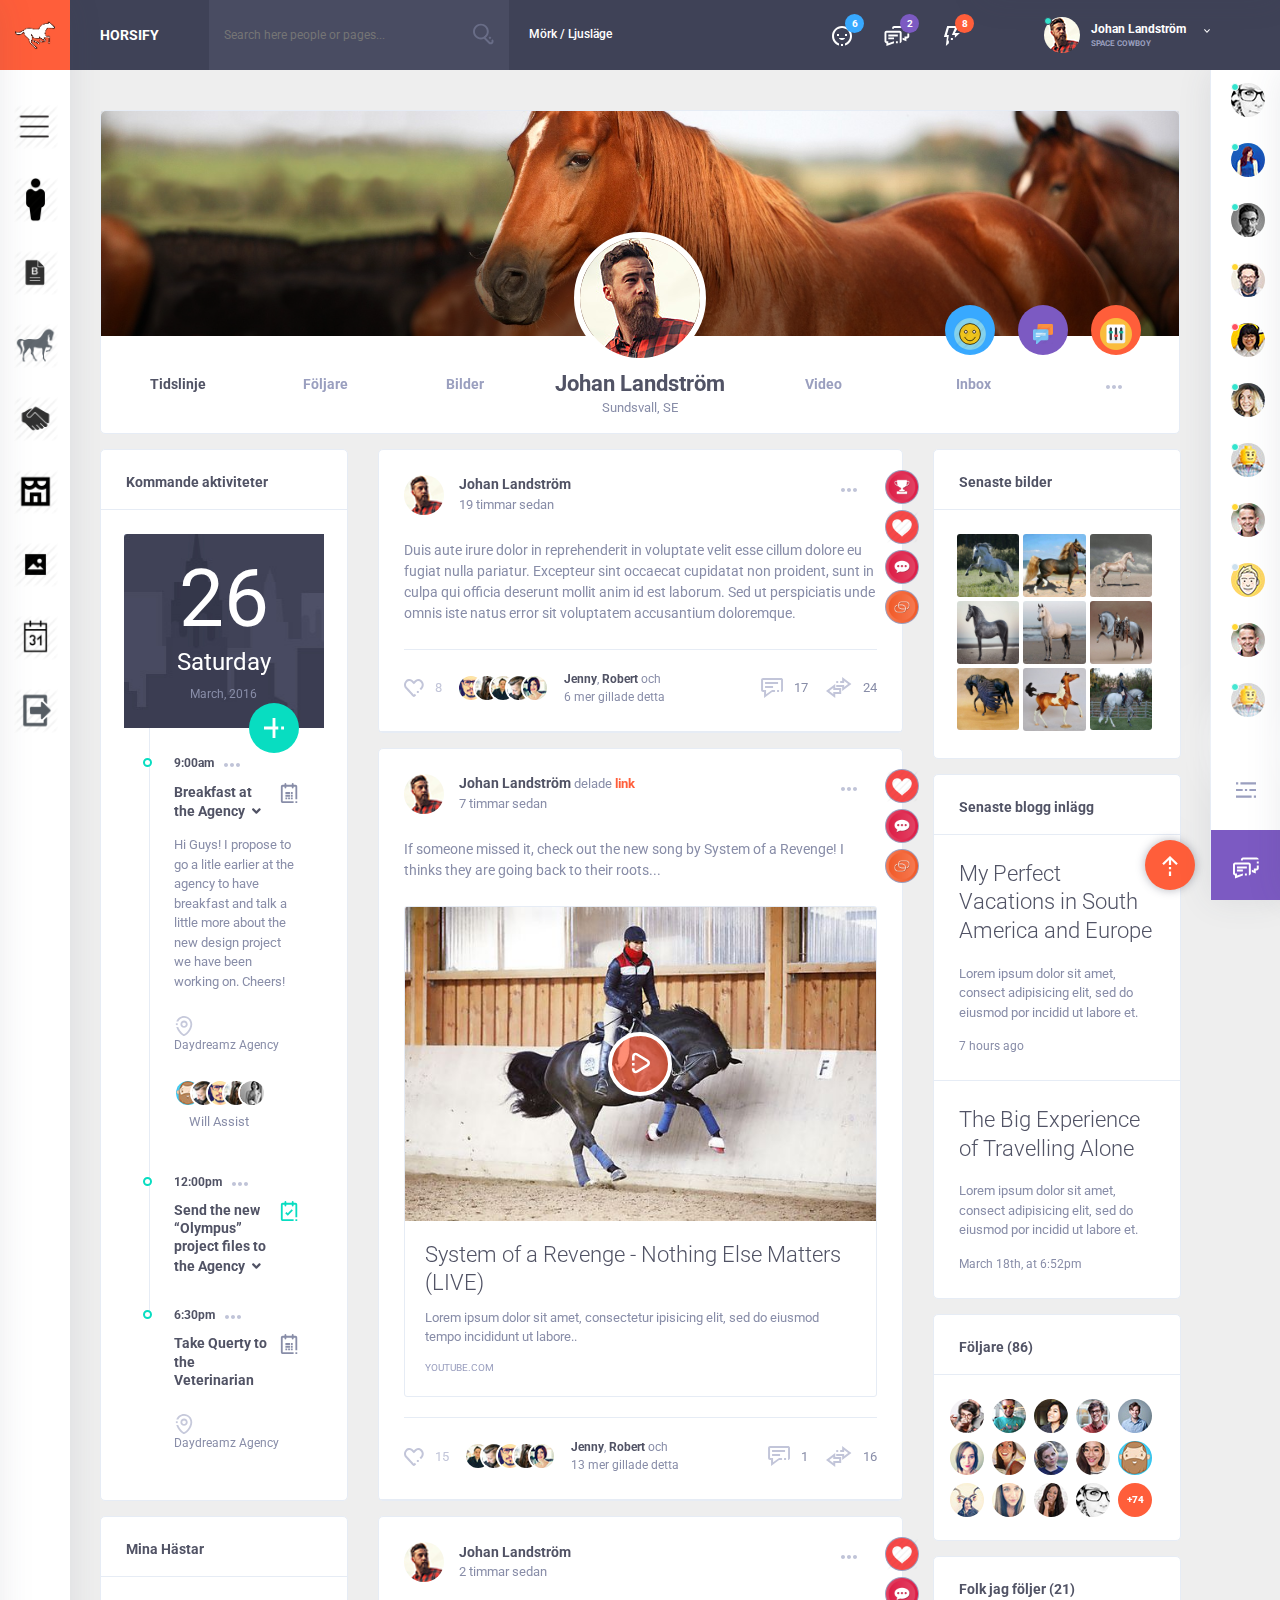
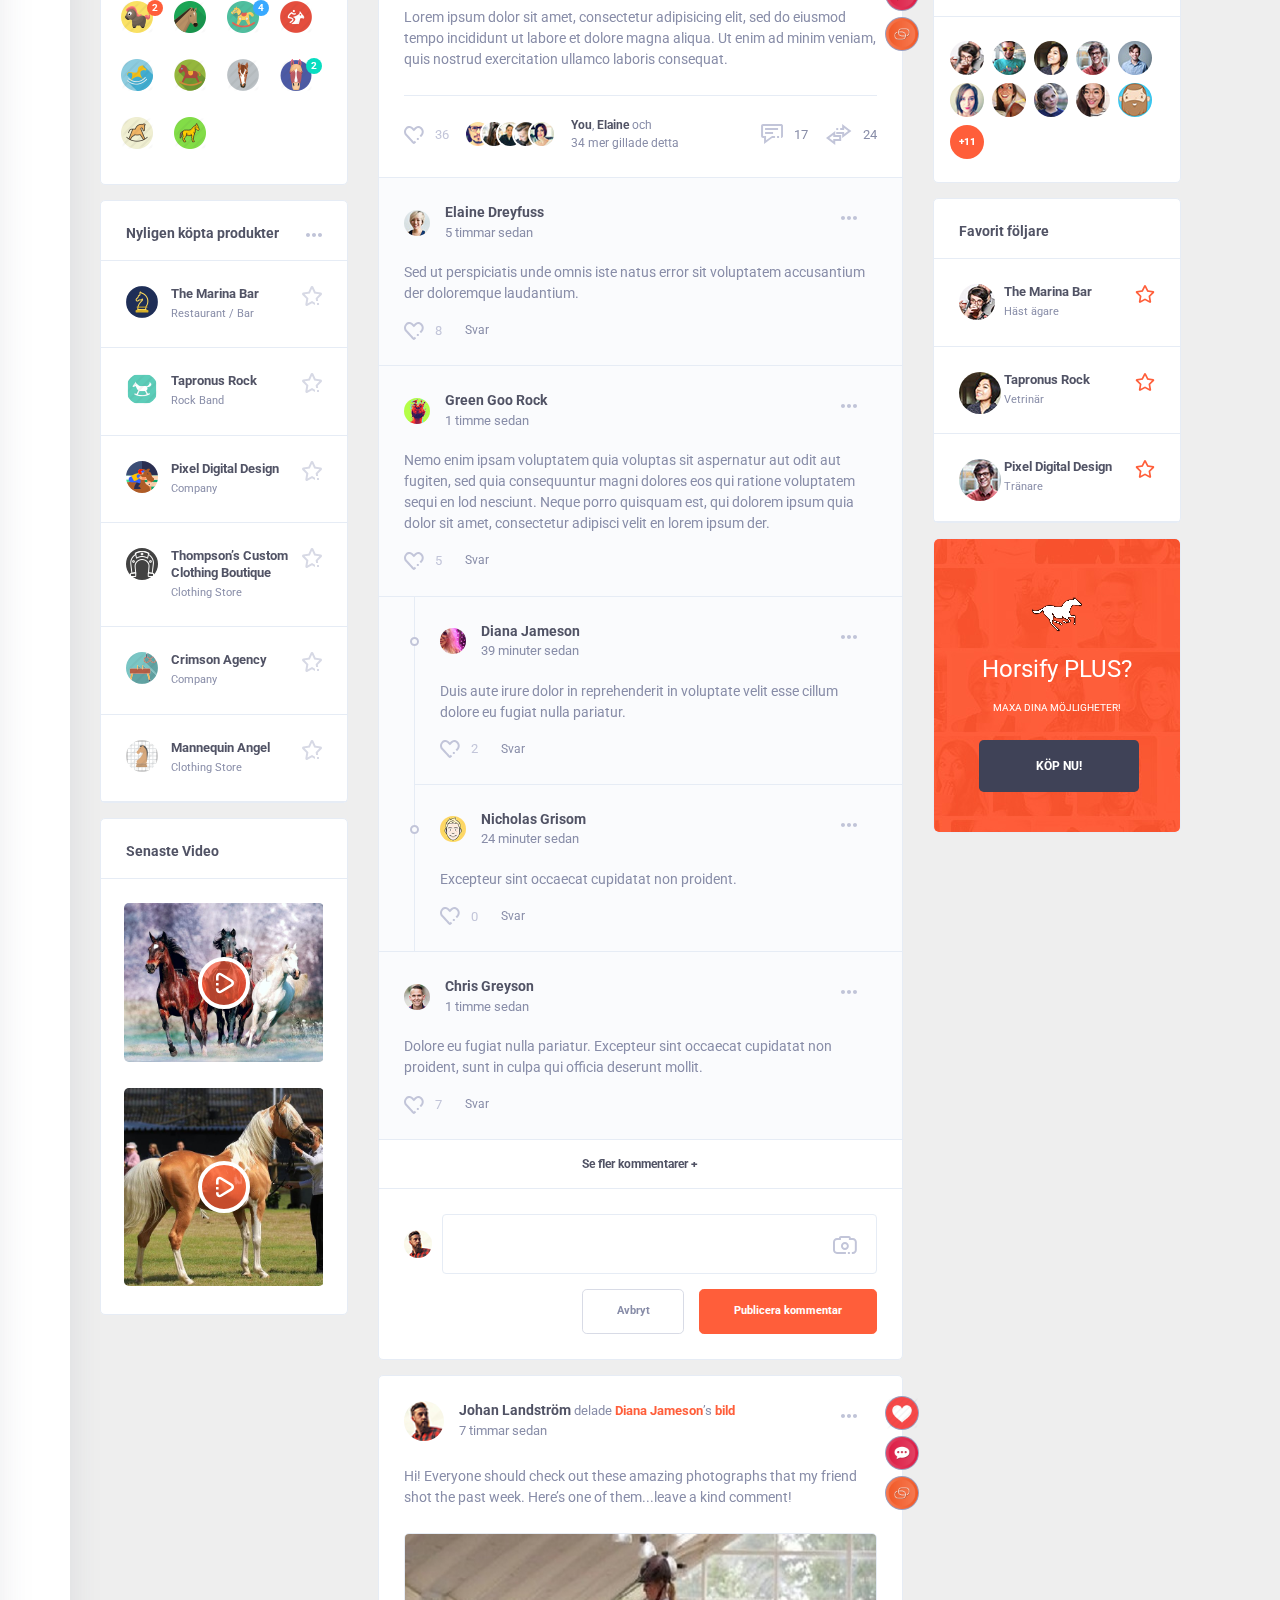
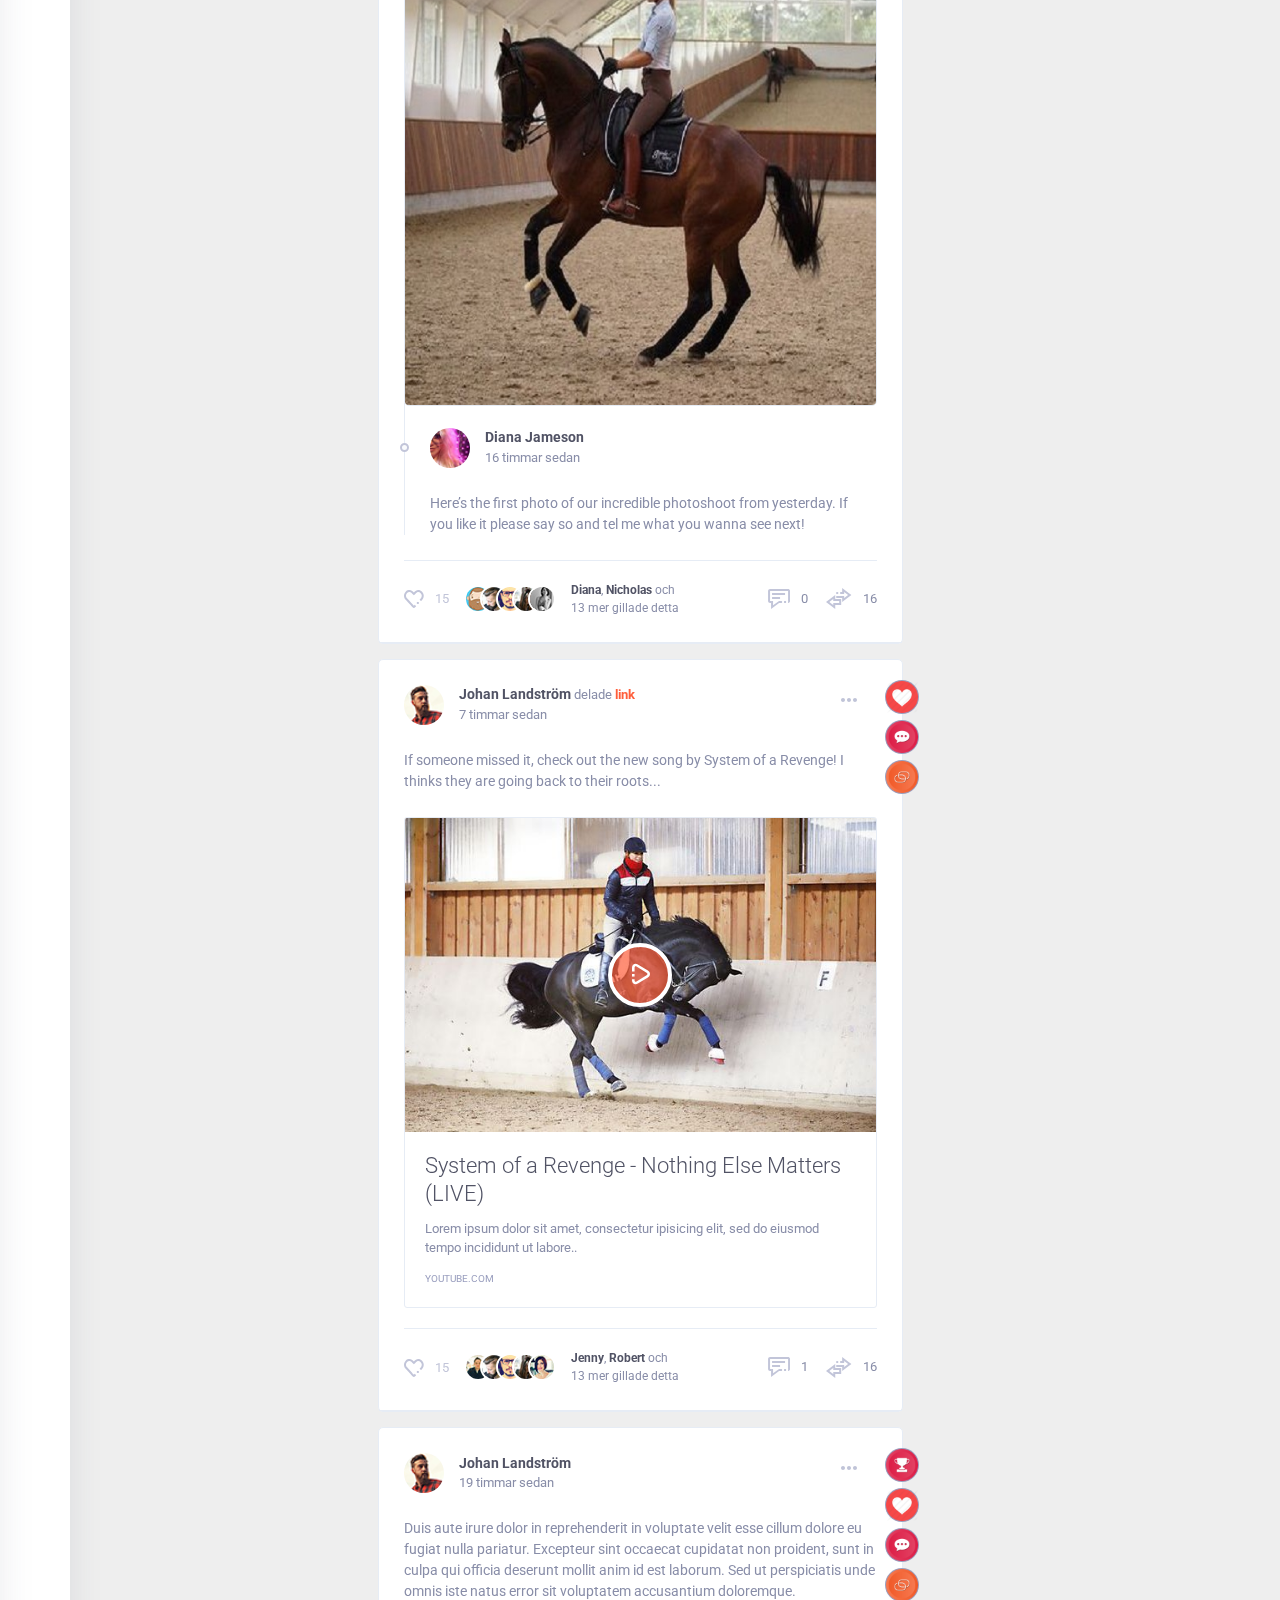
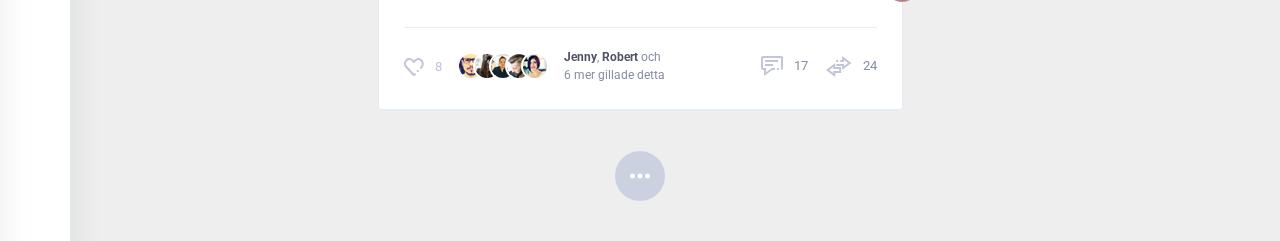
==== main-page.html @ b56bd7e5 "40th" ====
<!DOCTYPE html>
<html lang="en">

<head>
	<title>Horsify - Ditt Hästnätverk</title>

	<!-- Required meta tags always come first -->
	<meta charset="utf-8">
	<meta name="viewport" content="width=device-width, initial-scale=1">
	<meta http-equiv="x-ua-compatible" content="ie=edge">

	<!-- Main Font -->
	<script src="js/webfontloader.min.js"></script>
	<script>
		WebFont.load({
			google: {
				families: ['Roboto:300,400,500,700:latin']
			}
		});
	</script>

	<!-- Bootstrap CSS -->
	<link rel="stylesheet" type="text/css" href="Bootstrap/dist/css/bootstrap-reboot.css">
	<link rel="stylesheet" type="text/css" href="Bootstrap/dist/css/bootstrap.css">
	<link rel="stylesheet" type="text/css" href="Bootstrap/dist/css/bootstrap-grid.css">

	<!-- Main Styles CSS -->
	<link rel="stylesheet" type="text/css" href="css/main.min.css">
	<link rel="stylesheet" type="text/css" href="css/fonts.min.css">
	<link rel="stylesheet" type="text/css" href="css/hide.css">
	<link rel="stylesheet" type="text/css" href="css/switch-mode.css">

	<!--Favicon-->
	<link rel="shortcut icon" type="image/png" href="img/logo-small.png"/>
</head>
<body id="body" class="light-mode">

	<!-- Fixed Sidebar Left -->

	<div class="fixed-sidebar">
		<div class="fixed-sidebar-left sidebar--small" id="sidebar-left">
			<a href="#" class="logo">
				<div class="img-wrap">
					<img src="img/logo.png" alt="Olympus">
				</div>
			</a>
			<div class="mCustomScrollbar" data-mcs-theme="dark">
				<ul class="left-menu">
					<li>
						<a href="#" class="js-sidebar-open">
							<img src="icons/menu.png" style="margin-left: -12px;" class="left-menu-icon" data-toggle="tooltip" data-placement="right" data-original-title="ÖPPNA">
						</a>
					</li>
					<li>
						<a href="javascript:show_profile_page();">
							<img src="icons/user.png" style="margin-left: -12px;" class="left-menu-icon" data-toggle="tooltip" data-placement="right" data-original-title="PROFIL">
						</a>
					</li>
					<li>
						<a href="javascript:show_blogg();">
							<img src="icons/blogg.png" style="margin-left: -12px;" class="left-menu-icon" data-toggle="tooltip" data-placement="right" data-original-title="BLOGG">
						</a>
					</li>
					<li>
						<a href="javascript:show_horses();">
							<img src="icons/horse.png" style="margin-left: -12px;" class="left-menu-icon" data-toggle="tooltip" data-placement="right" data-original-title="HÄST">
						</a>
					</li>
					<li>
						<a href="javascript:show_services();">
							<img src="icons/service.png" style="margin-left: -12px;" class="left-menu-icon" data-toggle="tooltip" data-placement="right" data-original-title="TJÄNSTER">
						</a>
					</li>
					<li>
						<a href="javascript:show_shopping_page();">
							<img src="icons/shopp.png" style="margin-left: -12px;" class="left-menu-icon" data-toggle="tooltip" data-placement="right" data-original-title="WEBKÖP">
						</a>
					</li>
					<li>
						<a href="javascript:show_foto_section();">
							<img src="icons/galery.png" style="margin-left: -12px;" class="left-menu-icon" data-toggle="tooltip" data-placement="right" data-original-title="GALLERI">
						</a>
					</li>
					<li>
						<a href="javascript:show_calendar_section();">
							<img src="icons/calendar.png" style="margin-left: -12px;" class="left-menu-icon" data-toggle="tooltip" data-placement="right" data-original-title="KALENDER">
						</a>
					</li>
					<li>
						<a href="#">
							<img src="icons/logout.png" style="margin-left: -12px;" class="left-menu-icon" data-toggle="tooltip" data-placement="right" data-original-title="LOGGA UT">
						</a>
					</li>
				</ul>
			</div>
		</div>

		<div class="fixed-sidebar-left sidebar--large" id="sidebar-left-1">
			<a href="#" class="logo">
				<div class="img-wrap">
					<img src="img/logo.png" alt="Horsify">
				</div>
				<div class="title-block">
					<h6 class="logo-title">Horsify</h6>
				</div>
			</a>

			<div class="mCustomScrollbar" data-mcs-theme="dark">
				<ul class="left-menu">
					<li>
						<a href="#" class="js-sidebar-open">
							<img src="icons/closeL.png" class="left-menu-icon" data-toggle="tooltip" data-placement="right" data-original-title="STÄNG">
							<span class="left-menu-title">Kollaps Menyn</span>
						</a>
					</li>
					<li>
						<a href="javascript:show_profile_page();">
							<img src="icons/userL.png" class="left-menu-icon" data-toggle="tooltip" data-placement="right" data-original-title="PROFIL">
							<span class="left-menu-title">Profil & Följare</span>
						</a>
					</li>
					<li>
						<a href="javascript:show_blogg();">
							<img src="icons/bloggL.png" class="left-menu-icon" data-toggle="tooltip" data-placement="right" data-original-title="BLOGG">
							<span class="left-menu-title">Blogg & Grupper</span>
						</a>
					</li>
					<li>
						<a href="javascript:show_horses();">
							<img src="icons/horseL.png" class="left-menu-icon" data-toggle="tooltip" data-placement="right" data-original-title="HÄST">
							<span class="left-menu-title">Hästar & Tränare</span>
						</a>
					</li>
					<li>
						<a href="javascript:show_services();">
							<img src="icons/serviceL.png" class="left-menu-icon" data-toggle="tooltip" data-placement="right" data-original-title="TJÄNSTER">
							<span class="left-menu-title">Tjänster & Grossister</span>
						</a>
					</li>
					<li>
						<a href="javascript:show_shopping_page();">
							<img src="icons/shoppL.png" class="left-menu-icon" data-toggle="tooltip" data-placement="right" data-original-title="WEBKÖP">
							<span class="left-menu-title">Marketplace</span>
						</a>
					</li>
					<li>
						<a href="javascript:show_foto_section();">
							<img src="icons/galeryL.png" class="left-menu-icon" data-toggle="tooltip" data-placement="right" data-original-title="GALLERI">
							<span class="left-menu-title">Bilder & Video</span>
						</a>
					</li>
					<li>
						<a href="javascript:show_calendar_section();">
							<img src="icons/calendarL.png" class="left-menu-icon" data-toggle="tooltip" data-placement="right" data-original-title="KALENDER">
							<span class="left-menu-title">Kalender & Event</span>
						</a>
					</li>
					<li>
						<a href="#">
							<img src="icons/logoutL.png" class="left-menu-icon" data-toggle="tooltip" data-placement="right" data-original-title="LOGGA UT">
							<span class="left-menu-title">Logga ut</span>
						</a>
					</li>
				</ul>

				<div class="profile-completion">

					<div class="skills-item">
						<div class="skills-item-info">
							<span class="skills-item-title">Profil Komplettering</span>
							<span class="skills-item-count"><span class="count-animate" data-speed="1000" data-refresh-interval="50" data-to="76" data-from="0"></span><span class="units">76%</span></span>
						</div>
						<div class="skills-item-meter">
							<span class="skills-item-meter-active bg-primary" style="width: 76%"></span>
						</div>
					</div>

					<span>Slutför <a href="#">din profil</a> så att folk kan veta mer om dig!</span>

				</div>
			</div>
		</div>
	</div>

	<!-- ... end Fixed Sidebar Left -->


	<!-- Fixed Sidebar Left -->

	<div class="fixed-sidebar fixed-sidebar-responsive">

		<div class="fixed-sidebar-left sidebar--small" id="sidebar-left-responsive">
			<a href="#" class="logo js-sidebar-open">
				<img src="img/logo.png" alt="Olympus">
			</a>

		</div>

		<div class="fixed-sidebar-left sidebar--large" id="sidebar-left-1-responsive">
			<a href="#" class="logo">
				<div class="img-wrap">
					<img src="img/logo.png" alt="Olympus">
				</div>
				<div class="title-block">
					<h6 class="logo-title">Horsify</h6>
				</div>
			</a>

			<div class="mCustomScrollbar" data-mcs-theme="dark">

				<div class="control-block">
					<div class="author-page author vcard inline-items">
						<div class="author-thumb">
							<img alt="author" src="img/author-page.jpg" class="avatar">
							<span class="icon-status online"></span>
						</div>
						<a href="#" class="author-name fn">
							<div class="author-title">
								Johan Landström <svg class="olymp-dropdown-arrow-icon"><use xlink:href="svg-icons/sprites/icons.svg#olymp-dropdown-arrow-icon"></use></svg>
							</div>
							<span class="author-subtitle">SPACE COWBOY</span>
						</a>
					</div>
				</div>

				<div class="ui-block-title ui-block-title-small">
					<h6 class="title">HUVUDSEKTIONER</h6>
				</div>

				<ul class="left-menu">
					<li>
						<a href="#" class="js-sidebar-open">
							<img src="icons/closeL.png" class="left-menu-icon" data-toggle="tooltip" data-placement="right" data-original-title="STÄNG">
							<span class="left-menu-title">Kollaps Menyn</span>
						</a>
					</li>
					<li>
						<a href="javascript:show_profile_page();">
							<img src="icons/userL.png" class="left-menu-icon" data-toggle="tooltip" data-placement="right" data-original-title="PROFIL">
							<span class="left-menu-title">Profil & Följare</span>
						</a>
					</li>
					<li>
						<a href="javascript:show_blogg();">
							<img src="icons/bloggL.png" class="left-menu-icon" data-toggle="tooltip" data-placement="right" data-original-title="BLOGG">
							<span class="left-menu-title">Blogg & Grupper</span>
						</a>
					</li>
					<li>
						<a href="javascript:show_horses();">
							<img src="icons/horseL.png" class="left-menu-icon" data-toggle="tooltip" data-placement="right" data-original-title="HÄST">
							<span class="left-menu-title">Hästar & Tränare</span>
						</a>
					</li>
					<li>
						<a href="javascript:show_services();">
							<img src="icons/serviceL.png" class="left-menu-icon" data-toggle="tooltip" data-placement="right" data-original-title="TJÄNSTER">
							<span class="left-menu-title">Tjänster & Grossister</span>
						</a>
					</li>
					<li>
						<a href="javascript:show_shopping_page();">
							<img src="icons/shoppL.png" class="left-menu-icon" data-toggle="tooltip" data-placement="right" data-original-title="WEBKÖP">
							<span class="left-menu-title">Webköp & Produkter</span>
						</a>
					</li>
					<li>
						<a href="javascript:show_foto_section();">
							<img src="icons/galeryL.png" class="left-menu-icon" data-toggle="tooltip" data-placement="right" data-original-title="GALLERI">
							<span class="left-menu-title">Bilder & Video</span>
						</a>
					</li>
					<li>
						<a href="javascript:show_calendar_section();">
							<img src="icons/calendarL.png" class="left-menu-icon" data-toggle="tooltip" data-placement="right" data-original-title="KALENDER">
							<span class="left-menu-title">Kalender & Event</span>
						</a>
					</li>
					<li>
						<a href="#">
							<img src="icons/logoutL.png" class="left-menu-icon" data-toggle="tooltip" data-placement="right" data-original-title="LOGGA UT">
							<span class="left-menu-title">Logga ut</span>
						</a>
					</li>
				</ul>

				<div class="ui-block-title ui-block-title-small">
					<h6 class="title">DITT KONTO</h6>
				</div>

				<ul class="account-settings">
					<li>
						<a href="javascript:show_myaccount_section();">

							<svg class="olymp-happy-face-icon"><use xlink:href="svg-icons/sprites/icons.svg#olymp-happy-face-icon"></use></svg>

							<span>Mitt Konto</span>
						</a>
					</li>
					<li>
						<a href="javascript:show_konto_inst();">
							<svg class="olymp-settings-icon"><use xlink:href="svg-icons/sprites/icons.svg#olymp-settings-icon"></use></svg>

							<span>Inställningar</span>
						</a>
					</li>
					<li>
						<a href="javascript:show_aboutme();">
							<svg class="olymp-three-dots-icon"><use xlink:href="svg-icons/sprites/icons.svg#olymp-three-dots-icon"></use></svg>

							<span>Om Mig</span>
						</a>
					</li>
					<li>
						<a href="#">
							<svg class="olymp-logout-icon"><use xlink:href="svg-icons/sprites/icons.svg#olymp-logout-icon"></use></svg>

							<span>Logga Ut</span>
						</a>
					</li>
				</ul>

				<div class="ui-block-title ui-block-title-small">
					<h6 class="title">Om Horsify</h6>
				</div>

				<ul class="about-olympus">
					<li>
						<a href="#">
							<span>Regler och villkor</span>
						</a>
					</li>
					<li>
						<a href="#">
							<span>FAQs</span>
						</a>
					</li>
					<li>
						<a href="#">
							<span>Karriärer</span>
						</a>
					</li>
					<li>
						<a href="#">
							<span>Kontakt</span>
						</a>
					</li>
				</ul>

			</div>
		</div>
	</div>

	<!-- ... end Fixed Sidebar Left -->


	<!-- Fixed Sidebar Right -->

	<div class="fixed-sidebar right">
		<div class="fixed-sidebar-right sidebar--small" id="sidebar-right">
			<div class="mCustomScrollbar" data-mcs-theme="dark">
				<ul class="chat-users">
					<li class="inline-items js-chat-open">
						<div class="author-thumb">
							<img alt="author" src="img/avatar67-sm.jpg" class="avatar">
							<span class="icon-status online"></span>
						</div>
					</li>
					<li class="inline-items js-chat-open">
						<div class="author-thumb">
							<img alt="author" src="img/avatar62-sm.jpg" class="avatar">
							<span class="icon-status online"></span>
						</div>
					</li>

					<li class="inline-items js-chat-open">
						<div class="author-thumb">
							<img alt="author" src="img/avatar68-sm.jpg" class="avatar">
							<span class="icon-status online"></span>
						</div>
					</li>

					<li class="inline-items js-chat-open">
						<div class="author-thumb">
							<img alt="author" src="img/avatar69-sm.jpg" class="avatar">
							<span class="icon-status away"></span>
						</div>
					</li>

					<li class="inline-items js-chat-open">
						<div class="author-thumb">
							<img alt="author" src="img/avatar70-sm.jpg" class="avatar">
							<span class="icon-status disconected"></span>
						</div>
					</li>
					<li class="inline-items js-chat-open">
						<div class="author-thumb">
							<img alt="author" src="img/avatar64-sm.jpg" class="avatar">
							<span class="icon-status online"></span>
						</div>
					</li>
					<li class="inline-items js-chat-open">
						<div class="author-thumb">
							<img alt="author" src="img/avatar71-sm.jpg" class="avatar">
							<span class="icon-status online"></span>
						</div>
					</li>
					<li class="inline-items js-chat-open">
						<div class="author-thumb">
							<img alt="author" src="img/avatar72-sm.jpg" class="avatar">
							<span class="icon-status away"></span>
						</div>
					</li>
					<li class="inline-items js-chat-open">
						<div class="author-thumb">
							<img alt="author" src="img/avatar63-sm.jpg" class="avatar">
							<span class="icon-status status-invisible"></span>
						</div>
					</li>
					<li class="inline-items js-chat-open">
						<div class="author-thumb">
							<img alt="author" src="img/avatar72-sm.jpg" class="avatar">
							<span class="icon-status away"></span>
						</div>
					</li>
					<li class="inline-items js-chat-open">

						<div class="author-thumb">
							<img alt="author" src="img/avatar71-sm.jpg" class="avatar">
							<span class="icon-status online"></span>
						</div>
					</li>
				</ul>
			</div>

			<div class="search-friend inline-items">
				<a href="#" class="js-sidebar-open">
					<svg class="olymp-menu-icon"><use xlink:href="svg-icons/sprites/icons.svg#olymp-menu-icon"></use></svg>
				</a>
			</div>

			<a href="#" class="olympus-chat inline-items js-chat-open">
				<svg class="olymp-chat---messages-icon"><use xlink:href="svg-icons/sprites/icons.svg#olymp-chat---messages-icon"></use></svg>
			</a>

		</div>

		<div class="fixed-sidebar-right sidebar--large" id="sidebar-right-1">

			<div class="mCustomScrollbar" data-mcs-theme="dark">

				<div class="ui-block-title ui-block-title-small">
					<a href="#" class="title">Nära vänner</a>
					<a href="#">Inställningar</a>
				</div>

				<ul class="chat-users">
					<li class="inline-items js-chat-open">

						<div class="author-thumb">
							<img alt="author" src="img/avatar67-sm.jpg" class="avatar">
							<span class="icon-status online"></span>
						</div>

						<div class="author-status">
							<a href="#" class="h6 author-name">Carol Summers</a>
							<span class="status">ONLINE</span>
						</div>

						<div class="more"><svg class="olymp-three-dots-icon"><use xlink:href="svg-icons/sprites/icons.svg#olymp-three-dots-icon"></use></svg>

							<ul class="more-icons">
								<li>
									<svg data-toggle="tooltip" data-placement="top" data-original-title="START CONVERSATION" class="olymp-comments-post-icon"><use xlink:href="svg-icons/sprites/icons.svg#olymp-comments-post-icon"></use></svg>
								</li>

								<li>
									<svg data-toggle="tooltip" data-placement="top" data-original-title="ADD TO CONVERSATION" class="olymp-add-to-conversation-icon"><use xlink:href="svg-icons/sprites/icons.svg#olymp-add-to-conversation-icon"></use></svg>
								</li>

								<li>
									<svg data-toggle="tooltip" data-placement="top" data-original-title="BLOCK FROM CHAT" class="olymp-block-from-chat-icon"><use xlink:href="svg-icons/sprites/icons.svg#olymp-block-from-chat-icon"></use></svg>
								</li>
							</ul>

						</div>

					</li>
					<li class="inline-items js-chat-open">

						<div class="author-thumb">
							<img alt="author" src="img/avatar62-sm.jpg" class="avatar">
							<span class="icon-status online"></span>
						</div>

						<div class="author-status">
							<a href="#" class="h6 author-name">Mathilda Brinker</a>
							<span class="status">PÅ JOBBET!</span>
						</div>

						<div class="more"><svg class="olymp-three-dots-icon"><use xlink:href="svg-icons/sprites/icons.svg#olymp-three-dots-icon"></use></svg>

							<ul class="more-icons">
								<li>
									<svg data-toggle="tooltip" data-placement="top" data-original-title="START CONVERSATION" class="olymp-comments-post-icon"><use xlink:href="svg-icons/sprites/icons.svg#olymp-comments-post-icon"></use></svg>
								</li>

								<li>
									<svg data-toggle="tooltip" data-placement="top" data-original-title="ADD TO CONVERSATION" class="olymp-add-to-conversation-icon"><use xlink:href="svg-icons/sprites/icons.svg#olymp-add-to-conversation-icon"></use></svg>
								</li>

								<li>
									<svg data-toggle="tooltip" data-placement="top" data-original-title="BLOCK FROM CHAT" class="olymp-block-from-chat-icon"><use xlink:href="svg-icons/sprites/icons.svg#olymp-block-from-chat-icon"></use></svg>
								</li>
							</ul>

						</div>

					</li>

					<li class="inline-items js-chat-open">


						<div class="author-thumb">
							<img alt="author" src="img/avatar68-sm.jpg" class="avatar">
							<span class="icon-status online"></span>
						</div>

						<div class="author-status">
							<a href="#" class="h6 author-name">Carol Summers</a>
							<span class="status">ONLINE</span>
						</div>

						<div class="more"><svg class="olymp-three-dots-icon"><use xlink:href="svg-icons/sprites/icons.svg#olymp-three-dots-icon"></use></svg>

							<ul class="more-icons">
								<li>
									<svg data-toggle="tooltip" data-placement="top" data-original-title="START CONVERSATION" class="olymp-comments-post-icon"><use xlink:href="svg-icons/sprites/icons.svg#olymp-comments-post-icon"></use></svg>
								</li>

								<li>
									<svg data-toggle="tooltip" data-placement="top" data-original-title="ADD TO CONVERSATION" class="olymp-add-to-conversation-icon"><use xlink:href="svg-icons/sprites/icons.svg#olymp-add-to-conversation-icon"></use></svg>
								</li>

								<li>
									<svg data-toggle="tooltip" data-placement="top" data-original-title="BLOCK FROM CHAT" class="olymp-block-from-chat-icon"><use xlink:href="svg-icons/sprites/icons.svg#olymp-block-from-chat-icon"></use></svg>
								</li>
							</ul>

						</div>


					</li>

					<li class="inline-items js-chat-open">


						<div class="author-thumb">
							<img alt="author" src="img/avatar69-sm.jpg" class="avatar">
							<span class="icon-status away"></span>
						</div>

						<div class="author-status">
							<a href="#" class="h6 author-name">Michael Maximoff</a>
							<span class="status">BORT</span>
						</div>

						<div class="more"><svg class="olymp-three-dots-icon"><use xlink:href="svg-icons/sprites/icons.svg#olymp-three-dots-icon"></use></svg>

							<ul class="more-icons">
								<li>
									<svg data-toggle="tooltip" data-placement="top" data-original-title="START CONVERSATION" class="olymp-comments-post-icon"><use xlink:href="svg-icons/sprites/icons.svg#olymp-comments-post-icon"></use></svg>
								</li>

								<li>
									<svg data-toggle="tooltip" data-placement="top" data-original-title="ADD TO CONVERSATION" class="olymp-add-to-conversation-icon"><use xlink:href="svg-icons/sprites/icons.svg#olymp-add-to-conversation-icon"></use></svg>
								</li>

								<li>
									<svg data-toggle="tooltip" data-placement="top" data-original-title="BLOCK FROM CHAT" class="olymp-block-from-chat-icon"><use xlink:href="svg-icons/sprites/icons.svg#olymp-block-from-chat-icon"></use></svg>
								</li>
							</ul>

						</div>


					</li>

					<li class="inline-items js-chat-open">


						<div class="author-thumb">
							<img alt="author" src="img/avatar70-sm.jpg" class="avatar">
							<span class="icon-status disconected"></span>
						</div>

						<div class="author-status">
							<a href="#" class="h6 author-name">Rachel Howlett</a>
							<span class="status">OFFLINE</span>
						</div>

						<div class="more"><svg class="olymp-three-dots-icon"><use xlink:href="svg-icons/sprites/icons.svg#olymp-three-dots-icon"></use></svg>

							<ul class="more-icons">
								<li>
									<svg data-toggle="tooltip" data-placement="top" data-original-title="START CONVERSATION" class="olymp-comments-post-icon"><use xlink:href="svg-icons/sprites/icons.svg#olymp-comments-post-icon"></use></svg>
								</li>

								<li>
									<svg data-toggle="tooltip" data-placement="top" data-original-title="ADD TO CONVERSATION" class="olymp-add-to-conversation-icon"><use xlink:href="svg-icons/sprites/icons.svg#olymp-add-to-conversation-icon"></use></svg>
								</li>

								<li>
									<svg data-toggle="tooltip" data-placement="top" data-original-title="BLOCK FROM CHAT" class="olymp-block-from-chat-icon"><use xlink:href="svg-icons/sprites/icons.svg#olymp-block-from-chat-icon"></use></svg>
								</li>
							</ul>

						</div>


					</li>
				</ul>


				<div class="ui-block-title ui-block-title-small">
					<a href="#" class="title">MIN FAMILJ</a>
					<a href="#">Inställningar</a>
				</div>

				<ul class="chat-users">
					<li class="inline-items js-chat-open">

						<div class="author-thumb">
							<img alt="author" src="img/avatar64-sm.jpg" class="avatar">
							<span class="icon-status online"></span>
						</div>

						<div class="author-status">
							<a href="#" class="h6 author-name">Sarah Hetfield</a>
							<span class="status">ONLINE</span>
						</div>

						<div class="more"><svg class="olymp-three-dots-icon"><use xlink:href="svg-icons/sprites/icons.svg#olymp-three-dots-icon"></use></svg>

							<ul class="more-icons">
								<li>
									<svg data-toggle="tooltip" data-placement="top" data-original-title="START CONVERSATION" class="olymp-comments-post-icon"><use xlink:href="svg-icons/sprites/icons.svg#olymp-comments-post-icon"></use></svg>
								</li>

								<li>
									<svg data-toggle="tooltip" data-placement="top" data-original-title="ADD TO CONVERSATION" class="olymp-add-to-conversation-icon"><use xlink:href="svg-icons/sprites/icons.svg#olymp-add-to-conversation-icon"></use></svg>
								</li>

								<li>
									<svg data-toggle="tooltip" data-placement="top" data-original-title="BLOCK FROM CHAT" class="olymp-block-from-chat-icon"><use xlink:href="svg-icons/sprites/icons.svg#olymp-block-from-chat-icon"></use></svg>
								</li>
							</ul>

						</div>
					</li>
				</ul>

				<div class="ui-block-title ui-block-title-small">
					<a href="#" class="title">OKATEGORISERAD</a>
					<a href="#">Inställningar</a>
				</div>

				<ul class="chat-users">
					<li class="inline-items js-chat-open">

						<div class="author-thumb">
							<img alt="author" src="img/avatar71-sm.jpg" class="avatar">
							<span class="icon-status online"></span>
						</div>

						<div class="author-status">
							<a href="#" class="h6 author-name">Bruce Peterson</a>
							<span class="status">ONLINE</span>
						</div>

						<div class="more"><svg class="olymp-three-dots-icon"><use xlink:href="svg-icons/sprites/icons.svg#olymp-three-dots-icon"></use></svg>

							<ul class="more-icons">
								<li>
									<svg data-toggle="tooltip" data-placement="top" data-original-title="START CONVERSATION" class="olymp-comments-post-icon"><use xlink:href="svg-icons/sprites/icons.svg#olymp-comments-post-icon"></use></svg>
								</li>

								<li>
									<svg data-toggle="tooltip" data-placement="top" data-original-title="ADD TO CONVERSATION" class="olymp-add-to-conversation-icon"><use xlink:href="svg-icons/sprites/icons.svg#olymp-add-to-conversation-icon"></use></svg>
								</li>

								<li>
									<svg data-toggle="tooltip" data-placement="top" data-original-title="BLOCK FROM CHAT" class="olymp-block-from-chat-icon"><use xlink:href="svg-icons/sprites/icons.svg#olymp-block-from-chat-icon"></use></svg>
								</li>
							</ul>
						</div>
					</li>
					<li class="inline-items js-chat-open">

						<div class="author-thumb">
							<img alt="author" src="img/avatar72-sm.jpg" class="avatar">
							<span class="icon-status away"></span>
						</div>

						<div class="author-status">
							<a href="#" class="h6 author-name">Chris Greyson</a>
							<span class="status">BORT</span>
						</div>

						<div class="more"><svg class="olymp-three-dots-icon"><use xlink:href="svg-icons/sprites/icons.svg#olymp-three-dots-icon"></use></svg>

							<ul class="more-icons">
								<li>
									<svg data-toggle="tooltip" data-placement="top" data-original-title="START CONVERSATION" class="olymp-comments-post-icon"><use xlink:href="svg-icons/sprites/icons.svg#olymp-comments-post-icon"></use></svg>
								</li>

								<li>
									<svg data-toggle="tooltip" data-placement="top" data-original-title="ADD TO CONVERSATION" class="olymp-add-to-conversation-icon"><use xlink:href="svg-icons/sprites/icons.svg#olymp-add-to-conversation-icon"></use></svg>
								</li>

								<li>
									<svg data-toggle="tooltip" data-placement="top" data-original-title="BLOCK FROM CHAT" class="olymp-block-from-chat-icon"><use xlink:href="svg-icons/sprites/icons.svg#olymp-block-from-chat-icon"></use></svg>
								</li>
							</ul>
						</div>
					</li>
					<li class="inline-items js-chat-open">

						<div class="author-thumb">
							<img alt="author" src="img/avatar63-sm.jpg" class="avatar">
							<span class="icon-status status-invisible"></span>
						</div>

						<div class="author-status">
							<a href="#" class="h6 author-name">Nicholas Grisom</a>
							<span class="status">OSYNLIG</span>
						</div>

						<div class="more"><svg class="olymp-three-dots-icon"><use xlink:href="svg-icons/sprites/icons.svg#olymp-three-dots-icon"></use></svg>

							<ul class="more-icons">
								<li>
									<svg data-toggle="tooltip" data-placement="top" data-original-title="START CONVERSATION" class="olymp-comments-post-icon"><use xlink:href="svg-icons/sprites/icons.svg#olymp-comments-post-icon"></use></svg>
								</li>

								<li>
									<svg data-toggle="tooltip" data-placement="top" data-original-title="ADD TO CONVERSATION" class="olymp-add-to-conversation-icon"><use xlink:href="svg-icons/sprites/icons.svg#olymp-add-to-conversation-icon"></use></svg>
								</li>

								<li>
									<svg data-toggle="tooltip" data-placement="top" data-original-title="BLOCK FROM CHAT" class="olymp-block-from-chat-icon"><use xlink:href="svg-icons/sprites/icons.svg#olymp-block-from-chat-icon"></use></svg>
								</li>
							</ul>

						</div>
					</li>
					<li class="inline-items js-chat-open">

						<div class="author-thumb">
							<img alt="author" src="img/avatar72-sm.jpg" class="avatar">
							<span class="icon-status away"></span>
						</div>

						<div class="author-status">
							<a href="#" class="h6 author-name">Chris Greyson</a>
							<span class="status">BORT</span>
						</div>

						<div class="more"><svg class="olymp-three-dots-icon"><use xlink:href="svg-icons/sprites/icons.svg#olymp-three-dots-icon"></use></svg>

							<ul class="more-icons">
								<li>
									<svg data-toggle="tooltip" data-placement="top" data-original-title="START CONVERSATION" class="olymp-comments-post-icon"><use xlink:href="svg-icons/sprites/icons.svg#olymp-comments-post-icon"></use></svg>
								</li>

								<li>
									<svg data-toggle="tooltip" data-placement="top" data-original-title="ADD TO CONVERSATION" class="olymp-add-to-conversation-icon"><use xlink:href="svg-icons/sprites/icons.svg#olymp-add-to-conversation-icon"></use></svg>
								</li>

								<li>
									<svg data-toggle="tooltip" data-placement="top" data-original-title="BLOCK FROM CHAT" class="olymp-block-from-chat-icon"><use xlink:href="svg-icons/sprites/icons.svg#olymp-block-from-chat-icon"></use></svg>
								</li>
							</ul>

						</div>
					</li>
					<li class="inline-items js-chat-open">

						<div class="author-thumb">
							<img alt="author" src="img/avatar71-sm.jpg" class="avatar">
							<span class="icon-status online"></span>
						</div>

						<div class="author-status">
							<a href="#" class="h6 author-name">Bruce Peterson</a>
							<span class="status">ONLINE</span>
						</div>

						<div class="more"><svg class="olymp-three-dots-icon"><use xlink:href="svg-icons/sprites/icons.svg#olymp-three-dots-icon"></use></svg>

							<ul class="more-icons">
								<li>
									<svg data-toggle="tooltip" data-placement="top" data-original-title="START CONVERSATION" class="olymp-comments-post-icon"><use xlink:href="svg-icons/sprites/icons.svg#olymp-comments-post-icon"></use></svg>
								</li>

								<li>
									<svg data-toggle="tooltip" data-placement="top" data-original-title="ADD TO CONVERSATION" class="olymp-add-to-conversation-icon"><use xlink:href="svg-icons/sprites/icons.svg#olymp-add-to-conversation-icon"></use></svg>
								</li>

								<li>
									<svg data-toggle="tooltip" data-placement="top" data-original-title="BLOCK FROM CHAT" class="olymp-block-from-chat-icon"><use xlink:href="svg-icons/sprites/icons.svg#olymp-block-from-chat-icon"></use></svg>
								</li>
							</ul>
						</div>
					</li>
				</ul>
			</div>

			<div class="search-friend inline-items">
				<form class="form-group" >
					<input class="form-control" placeholder="Search Friends..." value="" type="text">
				</form>

				<a href="#" class="settings">
					<svg class="olymp-settings-icon"><use xlink:href="svg-icons/sprites/icons.svg#olymp-settings-icon"></use></svg>
				</a>

				<a href="#" class="js-sidebar-open">
					<svg class="olymp-close-icon"><use xlink:href="svg-icons/sprites/icons.svg#olymp-close-icon"></use></svg>
				</a>
			</div>

			<a href="#" class="olympus-chat inline-items js-chat-open">

				<h6 class="olympus-chat-title">HORSIFY CHATT</h6>
				<svg class="olymp-chat---messages-icon"><use xlink:href="svg-icons/sprites/icons.svg#olymp-chat---messages-icon"></use></svg>
			</a>

		</div>
	</div>

	<!-- ... end Fixed Sidebar Right -->


	<!-- Fixed Sidebar Right-Responsive -->

	<div class="fixed-sidebar right fixed-sidebar-responsive">

		<div class="fixed-sidebar-right sidebar--small" id="sidebar-right-responsive">

			<a href="#" class="olympus-chat inline-items js-chat-open">
				<svg class="olymp-chat---messages-icon"><use xlink:href="svg-icons/sprites/icons.svg#olymp-chat---messages-icon"></use></svg>
			</a>

		</div>

	</div>

	<!-- ... end Fixed Sidebar Right-Responsive -->


	<!-- Header-BP -->

	<header class="header" id="site-header">

		<div class="page-title">
			<h6>Horsify</h6>
		</div>

		<div class="header-content-wrapper">
			<form class="search-bar w-search notification-list friend-requests">
				<div class="form-group with-button">
					<input class="form-control js-user-search" placeholder="Search here people or pages..." type="text">
					<button>
						<svg class="olymp-magnifying-glass-icon"><use xlink:href="svg-icons/sprites/icons.svg#olymp-magnifying-glass-icon"></use></svg>
					</button>
				</div>
			</form>

			<a href="#" name="dark_light" onclick="toggleDarkLight()" class="link-find-friend">Mörk / Ljusläge</a>

			<div class="control-block">

				<div class="control-icon more has-items">
					<svg class="olymp-happy-face-icon"><use xlink:href="svg-icons/sprites/icons.svg#olymp-happy-face-icon"></use></svg>
					<div class="label-avatar bg-blue">6</div>

					<div class="more-dropdown more-with-triangle triangle-top-center">
						<div class="ui-block-title ui-block-title-small">
							<h6 class="title">VÄNFÖRFRÅGAN</h6>
							<a href="#">Sök Vänner</a>
							<a href="#">Inställningar</a>
						</div>

						<div class="mCustomScrollbar" data-mcs-theme="dark">
							<ul class="notification-list friend-requests">
								<li>
									<div class="author-thumb">
										<img src="img/avatar55-sm.jpg" alt="author">
									</div>
									<div class="notification-event">
										<a href="#" class="h6 notification-friend">Tamara Romanoff</a>
										<span class="chat-message-item">Gemensam vän: Sarah Hetfield</span>
									</div>
									<span class="notification-icon">

										<a href="#" class="accept-request">
											<span class="icon-add without-text">
												<img src="icons/accept.png">
											</span>
										</a>

										<a href="#" class="accept-request request-del">
											<span class="icon-minus">
												<img src="icons/reject.png">
											</span>
										</a>

									</span>
								</li>

								<li>
									<div class="author-thumb">
										<img src="img/avatar56-sm.jpg" alt="author">
									</div>
									<div class="notification-event">
										<a href="#" class="h6 notification-friend">Tony Stevens</a>
										<span class="chat-message-item">4 vänner i vanligt</span>
									</div>
									<span class="notification-icon">
										<a href="#" class="accept-request">
											<span class="icon-add without-text">
												<img src="icons/accept.png">
											</span>
										</a>

										<a href="#" class="accept-request request-del">
											<span class="icon-minus">
												<img src="icons/reject.png">
											</span>
										</a>
									</span>
								</li>

								<li class="accepted">
									<div class="author-thumb">
										<img src="img/avatar57-sm.jpg" alt="author">
									</div>
									<div class="notification-event">
										Du och <a href="#" class="h6 notification-friend">Mary Jane Stark</a> blev bara vänner. Skriva på <a href="#" class="notification-link">hennes vägg</a>.
									</div>
									<span class="notification-icon">
										<img src="icons/sad.png">
									</span>

									<div class="more">
										<img src="icons/delette.png">
									</div>
								</li>

								<li>
									<div class="author-thumb">
										<img src="img/avatar58-sm.jpg" alt="author">
									</div>
									<div class="notification-event">
										<a href="#" class="h6 notification-friend">Stagg Clothing</a>
										<span class="chat-message-item">9 vänner i vanligt</span>
									</div>
									<span class="notification-icon">
										<a href="#" class="accept-request">
											<span class="icon-add without-text">
												<img src="icons/accept.png">
											</span>
										</a>

										<a href="#" class="accept-request request-del">
											<span class="icon-minus">
												<img src="icons/reject.png">
											</span>
										</a>

									</span>
								</li>
							</ul>
						</div>

						<a href="#" class="view-all bg-blue">Kontrollera alla dina händelser</a>
					</div>
				</div>

				<div class="control-icon more has-items">
					<svg class="olymp-chat---messages-icon"><use xlink:href="svg-icons/sprites/icons.svg#olymp-chat---messages-icon"></use></svg>
					<div class="label-avatar bg-purple">2</div>

					<div class="more-dropdown more-with-triangle triangle-top-center">
						<div class="ui-block-title ui-block-title-small">
							<h6 class="title">Chatt / meddelanden</h6>
							<a href="#">Markera allt som läst</a>
							<a href="#">Inställningar</a>
						</div>

						<div class="mCustomScrollbar" data-mcs-theme="dark">
							<ul class="notification-list chat-message">
								<li class="message-unread">
									<div class="author-thumb">
										<img src="img/avatar59-sm.jpg" alt="author">
									</div>
									<div class="notification-event">
										<a href="#" class="h6 notification-friend">Diana Jameson</a>
										<span class="chat-message-item">Hi James! It’s Diana, I just wanted to let you know that we have to reschedule...</span>
										<span class="notification-date"><time class="entry-date updated" datetime="2004-07-24T18:18">4 timmar sedan</time></span>
									</div>
									<span class="notification-icon">
										<img src="icons/message.png">
									</span>
								</li>

								<li>
									<div class="author-thumb">
										<img src="img/avatar60-sm.jpg" alt="author">
									</div>
									<div class="notification-event">
										<a href="#" class="h6 notification-friend">Jake Parker</a>
										<span class="chat-message-item">Great, I’ll see you tomorrow!.</span>
										<span class="notification-date"><time class="entry-date updated" datetime="2004-07-24T18:18">4 timmar sedan</time></span>
									</div>
									<span class="notification-icon">
										<img src="icons/message.png">
									</span>
								</li>
								<li>
									<div class="author-thumb">
										<img src="img/avatar61-sm.jpg" alt="author">
									</div>
									<div class="notification-event">
										<a href="#" class="h6 notification-friend">Elaine Dreyfuss</a>
										<span class="chat-message-item">We’ll have to check that at the office and see if the client is on board with...</span>
										<span class="notification-date"><time class="entry-date updated" datetime="2004-07-24T18:18">Igår kl 9:56</time></span>
									</div>
									<span class="notification-icon">
										<img src="icons/message.png">
									</span>
								</li>

								<li class="chat-group">
									<div class="author-thumb">
										<img src="img/avatar11-sm.jpg" alt="author">
										<img src="img/avatar12-sm.jpg" alt="author">
										<img src="img/avatar13-sm.jpg" alt="author">
										<img src="img/avatar10-sm.jpg" alt="author">
									</div>
									<div class="notification-event">
										<a href="#" class="h6 notification-friend">Du, Faye, Ed &amp; Jet +3</a>
										<span class="last-message-author">Ed:</span>
										<span class="chat-message-item">Yeah! Seems fine by me!</span>
										<span class="notification-date"><time class="entry-date updated" datetime="2004-07-24T18:18">16 mars klockan 10:23</time></span>
									</div>
									<span class="notification-icon">
										<img src="icons/message.png">
									</span>
								</li>
							</ul>
						</div>

						<a href="#" class="view-all bg-purple">Visa alla meddelanden</a>
					</div>
				</div>

				<div class="control-icon more has-items">
					<svg class="olymp-thunder-icon"><use xlink:href="svg-icons/sprites/icons.svg#olymp-thunder-icon"></use></svg>

					<div class="label-avatar bg-primary">8</div>

					<div class="more-dropdown more-with-triangle triangle-top-center">
						<div class="ui-block-title ui-block-title-small">
							<h6 class="title">anmälningar</h6>
							<a href="#">Markera allt som läst</a>
							<a href="#">Inställningar</a>
						</div>

						<div class="mCustomScrollbar" data-mcs-theme="dark">
							<ul class="notification-list">
								<li>
									<div class="author-thumb">
										<img src="img/avatar62-sm.jpg" alt="author">
									</div>
									<div class="notification-event">
										<div><a href="#" class="h6 notification-friend">Mathilda </a> kommenterade din nya <a href="#" class="notification-link">profil status</a>.</div>
										<span class="notification-date"><time class="entry-date updated" datetime="2004-07-24T18:18">4 timmar sedan</time></span>
									</div>
									<span class="notification-icon">
										<img src="icons/comment.png">
									</span>

									<div class="more">
										<img src="icons/delette.png">
									</div>
								</li>

								<li class="un-read">
									<div class="author-thumb">
										<img src="img/avatar63-sm.jpg" alt="author">
									</div>
									<div class="notification-event">
										<div>Du och <a href="#" class="h6 notification-friend">Nicholas Grissom</a> blev bara vänner. Skriva på <a href="#" class="notification-link">hans vägg</a>.</div>
										<span class="notification-date"><time class="entry-date updated" datetime="2004-07-24T18:18">9 timmar sedan</time></span>
									</div>
									<span class="notification-icon">
										<img src="icons/comment.png">
									</span>

									<div class="more">
										<img src="icons/delette.png">
									</div>
								</li>

								<li class="with-comment-photo">
									<div class="author-thumb">
										<img src="img/avatar64-sm.jpg" alt="author">
									</div>
									<div class="notification-event">
										<div><a href="#" class="h6 notification-friend">Sarah Hetfield</a> kommenterade din <a href="#" class="notification-link">bild</a>.</div>
										<span class="notification-date"><time class="entry-date updated" datetime="2004-07-24T18:18">Igår klockan 5:32</time></span>
									</div>
									<span class="notification-icon">
										<img src="icons/comment.png">
									</span>

									<div class="comment-photo">
										<img src="img/comment-photo1.jpg" alt="photo">
										<span>“She looks incredible in that outfit! We should see each...”</span>
									</div>

									<div class="more">
										<img src="icons/delette.png">
									</div>
								</li>

								<li>
									<div class="author-thumb">
										<img src="img/avatar65-sm.jpg" alt="author">
									</div>
									<div class="notification-event">
										<div><a href="#" class="h6 notification-friend">Green Goo Rock</a> uppmanade dig att delta i hans event Goo in <a href="#" class="notification-link">Gotham Bar</a>.</div>
										<span class="notification-date"><time class="entry-date updated" datetime="2004-07-24T18:18">5 mars kl 18:43</time></span>
									</div>
									<span class="notification-icon">
										<img src="icons/comment.png">
									</span>

									<div class="more">
										<img src="icons/delette.png">
									</div>
								</li>

								<li>
									<div class="author-thumb">
										<img src="img/avatar66-sm.jpg" alt="author">
									</div>
									<div class="notification-event">
										<div><a href="#" class="h6 notification-friend">James Summers</a> kommenterade din nya <a href="#" class="notification-link">profil status</a>.</div>
										<span class="notification-date"><time class="entry-date updated" datetime="2004-07-24T18:18">2 mars kl 08:29</time></span>
									</div>
									<span class="notification-icon">
										<img src="icons/comment.png">
									</span>

									<div class="more">
										<img src="icons/delette.png">
									</div>
								</li>
							</ul>
						</div>

						<a href="#" class="view-all bg-primary">Visa alla meddelanden</a>
					</div>
				</div>

				<div class="author-page author vcard inline-items more">
					<div class="author-thumb">
						<img alt="author" src="img/author-page.jpg" class="avatar">
						<span class="icon-status online"></span>
						<div class="more-dropdown more-with-triangle">
							<div class="mCustomScrollbar" data-mcs-theme="dark">
								<div class="ui-block-title ui-block-title-small">
									<h6 class="title">Ditt Konto</h6>
								</div>

								<ul class="account-settings">
									<li>
										<a href="javascript:show_myaccount_section();">
											<svg class="olymp-happy-face-icon left-menu-icon" data-toggle="tooltip" data-placement="right"   data-original-title="FAV PAGE"><use xlink:href="svg-icons/sprites/icons.svg#olymp-happy-face-icon"></use></svg>

											<span>Mitt Konto</span>
										</a>
									</li>
									<li>
										<a href="javascript:show_konto_inst();">
											<svg class="olymp-settings-icon left-menu-icon"  data-toggle="tooltip" data-placement="right"   data-original-title="FAV PAGE"><use xlink:href="svg-icons/sprites/icons.svg#olymp-settings-icon"></use></svg>

											<span>Inställningar</span>
										</a>
									</li>
									<li>
										<a href="javascript:show_aboutme();">
											<svg class="olymp-three-dots-icon left-menu-icon"  data-toggle="tooltip" data-placement="right"   data-original-title="FAV PAGE"><use xlink:href="svg-icons/sprites/icons.svg#olymp-three-dots-icon"></use></svg>

											<span>Om Mig</span>
										</a>
									</li>
									<li>
										<a href="#">
											<svg class="olymp-logout-icon"><use xlink:href="svg-icons/sprites/icons.svg#olymp-logout-icon"></use></svg>

											<span>Logga Ut</span>
										</a>
									</li>
								</ul>

								<div class="ui-block-title ui-block-title-small">
									<h6 class="title">Chatt Inställningar</h6>
								</div>

								<ul class="chat-settings">
									<li>
										<a href="#">
											<span class="icon-status online"></span>
											<span>Online</span>
										</a>
									</li>
									<li>
										<a href="#">
											<span class="icon-status away"></span>
											<span>Bort</span>
										</a>
									</li>
									<li>
										<a href="#">
											<span class="icon-status disconected"></span>
											<span>Offline</span>
										</a>
									</li>

									<li>
										<a href="#">
											<span class="icon-status status-invisible"></span>
											<span>Osynlig</span>
										</a>
									</li>
								</ul>

								<div class="ui-block-title ui-block-title-small">
									<h6 class="title">Anpassad status</h6>
								</div>

								<form class="form-group with-button custom-status">
									<input class="form-control" placeholder="" type="text" value="Space Cowboy">

									<button class="bg-purple">
										<svg class="olymp-check-icon"><use xlink:href="svg-icons/sprites/icons.svg#olymp-check-icon"></use></svg>
									</button>
								</form>

								<div class="ui-block-title ui-block-title-small">
									<h6 class="title">Om Horsify</h6>
								</div>

								<ul>
									<li>
										<a href="#">
											<span>Regler och villkor</span>
										</a>
									</li>
									<li>
										<a href="#">
											<span>FAQs</span>
										</a>
									</li>
									<li>
										<a href="#">
											<span>Karriärer</span>
										</a>
									</li>
									<li>
										<a href="#">
											<span>Kontakt</span>
										</a>
									</li>
								</ul>
							</div>

						</div>
					</div>
					<a href="#" class="author-name fn">
						<div class="author-title">
							Johan Landström <svg class="olymp-dropdown-arrow-icon"><use xlink:href="svg-icons/sprites/icons.svg#olymp-dropdown-arrow-icon"></use></svg>
						</div>
						<span class="author-subtitle">SPACE COWBOY</span>
					</a>
				</div>

			</div>
		</div>

	</header>

	<!-- ... end Header-BP -->


	<!-- Responsive Header-BP -->

	<header class="header header-responsive" id="site-header-responsive">

		<div class="header-content-wrapper">
			<ul class="nav nav-tabs mobile-app-tabs" role="tablist">
				<li class="nav-item">
					<a class="nav-link" data-toggle="tab" href="#request" role="tab">
						<div class="control-icon has-items">
							<img src="icons/faceL.png" class="avatar">
							<div class="label-avatar bg-blue">6</div>
						</div>
					</a>
				</li>

				<li class="nav-item">
					<a class="nav-link" data-toggle="tab" href="#chat" role="tab">
						<div class="control-icon has-items">
							<img src="icons/messageL.png" class="avatar">
							<div class="label-avatar bg-purple">2</div>
						</div>
					</a>
				</li>

				<li class="nav-item">
					<a class="nav-link" data-toggle="tab" href="#notification" role="tab">
						<div class="control-icon has-items">
							<img src="icons/blixtL.png" class="avatar">
							<div class="label-avatar bg-primary">8</div>
						</div>
					</a>
				</li>

				<li class="nav-item">
					<a class="nav-link" data-toggle="tab" href="#search" role="tab">
						<svg class="olymp-magnifying-glass-icon"><use xlink:href="svg-icons/sprites/icons.svg#olymp-magnifying-glass-icon"></use></svg>
						<svg class="olymp-close-icon"><use xlink:href="svg-icons/sprites/icons.svg#olymp-close-icon"></use></svg>
					</a>
				</li>
			</ul>
		</div>

		<!-- Tab panes -->
		<div class="tab-content tab-content-responsive">

			<div class="tab-pane " id="request" role="tabpanel">

				<div class="mCustomScrollbar" data-mcs-theme="dark">
					<div class="ui-block-title ui-block-title-small">
						<h6 class="title">VÄNFÖRFRÅGAN</h6>
						<a href="#">Hitta vänner</a>
						<a href="#">Inställningar</a>
					</div>
					<ul class="notification-list friend-requests">
						<li>
							<div class="author-thumb">
								<img src="img/avatar55-sm.jpg" alt="author">
							</div>
							<div class="notification-event">
								<a href="#" class="h6 notification-friend">Tamara Romanoff</a>
								<span class="chat-message-item">Gemensam vän: Sarah Hetfield</span>
							</div>
							<span class="notification-icon">
								<a href="#" class="accept-request">
									<span class="icon-add without-text">
										<img src="icons/accept.png" class="avatar">
									</span>
								</a>

								<a href="#" class="accept-request request-del">
									<span class="icon-minus">
										<img src="icons/reject.png" class="avatar">
									</span>
								</a>

							</span>

						</li>
						<li>
							<div class="author-thumb">
								<img src="img/avatar56-sm.jpg" alt="author">
							</div>
							<div class="notification-event">
								<a href="#" class="h6 notification-friend">Tony Stevens</a>
								<span class="chat-message-item">4 Vanliga vänner</span>
							</div>
							<span class="notification-icon">
								<a href="#" class="accept-request">
									<span class="icon-add without-text">
										<img src="icons/accept.png" class="avatar">
									</span>
								</a>

								<a href="#" class="accept-request request-del">
									<span class="icon-minus">
										<img src="icons/reject.png" class="avatar">
									</span>
								</a>

							</span>

						</li>
						<li class="accepted">
							<div class="author-thumb">
								<img src="img/avatar57-sm.jpg" alt="author">
							</div>
							<div class="notification-event">
								Du och <a href="#" class="h6 notification-friend">Mary Jane Stark</a> blev bara vänner. Skriva på <a href="#" class="notification-link">hennes vägg</a>.
							</div>
							<span class="notification-icon">
								<img src="icons/sad.png" class="avatar">
							</span>

							<div class="more">							
								<img src="icons/delette.png" class="avatar">
							</div>
						</li>
						<li>
							<div class="author-thumb">
								<img src="img/avatar58-sm.jpg" alt="author">
							</div>
							<div class="notification-event">
								<a href="#" class="h6 notification-friend">Stagg Clothing</a>
								<span class="chat-message-item">9 Vanliga vänner</span>
							</div>
							<span class="notification-icon">
								<a href="#" class="accept-request">
									<span class="icon-add without-text">
										<img src="icons/accept.png" class="avatar">
									</span>
								</a>

								<a href="#" class="accept-request request-del">
									<span class="icon-minus">
										<img src="icons/reject.png" class="avatar">
									</span>
								</a>

							</span>
						</li>
					</ul>
					<a href="#" class="view-all bg-blue">Kontrollera alla dina händelser</a>
				</div>

			</div>

			<div class="tab-pane " id="chat" role="tabpanel">

				<div class="mCustomScrollbar" data-mcs-theme="dark">
					<div class="ui-block-title ui-block-title-small">
						<h6 class="title">Chatt / meddelanden</h6>
						<a href="#">Markera allt som läst</a>
						<a href="#">Inställningar</a>
					</div>

					<ul class="notification-list chat-message">
						<li class="message-unread">
							<div class="author-thumb">
								<img src="img/avatar59-sm.jpg" alt="author">
							</div>
							<div class="notification-event">
								<a href="#" class="h6 notification-friend">Diana Jameson</a>
								<span class="chat-message-item">Hi James! It’s Diana, I just wanted to let you know that we have to reschedule...</span>
								<span class="notification-date"><time class="entry-date updated" datetime="2004-07-24T18:18">4 timmar sedan</time></span>
							</div>
							<span class="notification-icon">
								<img src="icons/message.png" class="avatar">
							</span>
						</li>

						<li>
							<div class="author-thumb">
								<img src="img/avatar60-sm.jpg" alt="author">
							</div>
							<div class="notification-event">
								<a href="#" class="h6 notification-friend">Jake Parker</a>
								<span class="chat-message-item">Great, I’ll see you tomorrow!.</span>
								<span class="notification-date"><time class="entry-date updated" datetime="2004-07-24T18:18">4 timmar sedan</time></span>
							</div>
							<span class="notification-icon">
								<img src="icons/message.png" class="avatar">
							</span>

						</li>
						<li>
							<div class="author-thumb">
								<img src="img/avatar61-sm.jpg" alt="author">
							</div>
							<div class="notification-event">
								<a href="#" class="h6 notification-friend">Elaine Dreyfuss</a>
								<span class="chat-message-item">We’ll have to check that at the office and see if the client is on board with...</span>
								<span class="notification-date"><time class="entry-date updated" datetime="2004-07-24T18:18">Yesterday at 9:56pm</time></span>
							</div>
							<span class="notification-icon">
								<img src="icons/message.png" class="avatar">
							</span>
						</li>

						<li class="chat-group">
							<div class="author-thumb">
								<img src="img/avatar11-sm.jpg" alt="author">
								<img src="img/avatar12-sm.jpg" alt="author">
								<img src="img/avatar13-sm.jpg" alt="author">
								<img src="img/avatar10-sm.jpg" alt="author">
							</div>
							<div class="notification-event">
								<a href="#" class="h6 notification-friend">Du, Faye, Ed &amp; Jet +3</a>
								<span class="last-message-author">Ed:</span>
								<span class="chat-message-item">Yeah! Seems fine by me!</span>
								<span class="notification-date"><time class="entry-date updated" datetime="2004-07-24T18:18">16 mars klockan 10:23</time></span>
							</div>
							<span class="notification-icon">
								<img src="icons/message.png" class="avatar">
							</span>
						</li>
					</ul>

					<a href="#" class="view-all bg-purple">Visa alla meddelanden</a>
				</div>

			</div>

			<div class="tab-pane " id="notification" role="tabpanel">

				<div class="mCustomScrollbar" data-mcs-theme="dark">
					<div class="ui-block-title ui-block-title-small">
						<h6 class="title">anmälningar</h6>
						<a href="#">Markera allt som läst</a>
						<a href="#">inställningar</a>
					</div>

					<ul class="notification-list">
						<li>
							<div class="author-thumb">
								<img src="img/avatar62-sm.jpg" alt="author">
							</div>
							<div class="notification-event">
								<div><a href="#" class="h6 notification-friend">Mathilda Brinker</a> kommenterade din nya <a href="#" class="notification-link">profil status</a>.</div>
								<span class="notification-date"><time class="entry-date updated" datetime="2004-07-24T18:18">4 timmar sedan</time></span>
							</div>
							<span class="notification-icon">
								<img src="icons/comment.png" class="avatar">
							</span>

							<div class="more">
								<img src="icons/delette.png" class="avatar">
							</div>
						</li>

						<li class="un-read">
							<div class="author-thumb">
								<img src="img/avatar63-sm.jpg" alt="author">
							</div>
							<div class="notification-event">
								<div>Du och <a href="#" class="h6 notification-friend">Nicholas Grissom</a> blev bara vänner. Skriva på <a href="#" class="notification-link">hans vägg</a>.</div>
								<span class="notification-date"><time class="entry-date updated" datetime="2004-07-24T18:18">9 timmar sedan</time></span>
							</div>
							<span class="notification-icon">
								<img src="icons/comment.png" class="avatar">>
							</span>

							<div class="more">
								<img src="icons/delette.png" class="avatar">
							</div>
						</li>

						<li class="with-comment-photo">
							<div class="author-thumb">
								<img src="img/avatar64-sm.jpg" alt="author">
							</div>
							<div class="notification-event">
								<div><a href="#" class="h6 notification-friend">Sarah Hetfield</a> kommenterade din <a href="#" class="notification-link">bild</a>.</div>
								<span class="notification-date"><time class="entry-date updated" datetime="2004-07-24T18:18">Igår klockan 5:32</time></span>
							</div>
							<span class="notification-icon">
								<img src="icons/comment.png" class="avatar">
							</span>

							<div class="comment-photo">
								<img src="img/comment-photo1.jpg" alt="photo">
								<span>“She looks incredible in that outfit! We should see each...”</span>
							</div>

							<div class="more">
								<img src="icons/delette.png" class="avatar">
							</div>
						</li>

						<li>
							<div class="author-thumb">
								<img src="img/avatar65-sm.jpg" alt="author">
							</div>
							<div class="notification-event">
								<div><a href="#" class="h6 notification-friend">Green Goo Rock</a> bjudade dig att delta i hans event Goo in <a href="#" class="notification-link">Gotham Bar</a>.</div>
								<span class="notification-date"><time class="entry-date updated" datetime="2004-07-24T18:18">5 mars kl 18:43</time></span>
							</div>
							<span class="notification-icon">
								<img src="icons/comment.png" class="avatar">
							</span>

							<div class="more">
								<img src="icons/delette.png" class="avatar">
							</div>
						</li>

						<li>
							<div class="author-thumb">
								<img src="img/avatar66-sm.jpg" alt="author">
							</div>
							<div class="notification-event">
								<div><a href="#" class="h6 notification-friend">James Summers</a> kommenterade din nya <a href="#" class="notification-link">profil status</a>.</div>
								<span class="notification-date"><time class="entry-date updated" datetime="2004-07-24T18:18">2 mars kl 08:29</time></span>
							</div>
							<span class="notification-icon">
								<img src="icons/comment.png" class="avatar">
							</span>

							<div class="more">
								<img src="icons/delette.png" class="avatar">
							</div>
						</li>
					</ul>

					<a href="#" class="view-all bg-primary">Visa alla meddelanden</a>
				</div>

			</div>

			<div class="tab-pane " id="search" role="tabpanel">


				<form class="search-bar w-search notification-list friend-requests">
					<div class="form-group with-button">
						<input class="form-control js-user-search" placeholder="Sök personer här..." type="text">
					</div>
				</form>


			</div>

		</div>
		<!-- ... end  Tab panes -->

	</header>

	<!-- ... end Responsive Header-BP -->
	<div class="header-spacer"></div>

	<!-- Top Header-Profile -->

	<div id="profile_page">
		<div class="container">
			<div class="row">
				<div class="col col-xl-12 col-lg-12 col-md-12 col-sm-12 col-xs-12">
					<div class="ui-block">
						<div class="top-header">
							<div class="top-header-thumb">
								<img src="img/top-header3.png" alt="nature">
							</div>
							<div class="profile-section">
								<div class="row">
									<div class="col col-lg-5 col-md-5 col-sm-12 col-12">
										<ul class="profile-menu">
											<li>
												<a id="timeline" href="javascript:show_main_section();" class="active">Tidslinje</a>
											</li>
											<li>
												<a id="follows" href="javascript:show_followers_section();">Följare</a>
											</li>
											<li>
												<a id="bildr" href="javascript:show_bilder_section();">Bilder</a>
											</li>
										</ul>
									</div>
									<div class="col col-lg-5 ml-auto col-md-5 col-sm-12 col-12">
										<ul class="profile-menu">
											<li>
												<a id="videor" href="javascript:show_video_section();">Video</a>
											</li>
											<li>
												<a href="#">Inbox</a>
											</li>
											<li>
												<div class="more">
													<svg class="olymp-three-dots-icon"><use xlink:href="svg-icons/sprites/icons.svg#olymp-three-dots-icon"></use></svg>
													<ul class="more-dropdown more-with-triangle">
														<li>
															<a href="#">Rapportera profil</a>
														</li>
														<li>
															<a href="#">Blockera profil</a>
														</li>
													</ul>
												</div>
											</li>
										</ul>
									</div>
								</div>

								<div class="control-block-button">
									<a href="#" class="btn btn-control bg-blue">
										<img src="icons/faceL.png" class="avatar">
									</a>

									<a href="#" class="btn btn-control bg-purple">
										<img src="icons/message.png" class="avatar">
									</a>

									<div class="btn btn-control bg-primary more">
										<img src="icons/settings.png" class="avatar">

										<ul class="more-dropdown more-with-triangle triangle-bottom-right">
											<li>
												<a href="#" data-toggle="modal" data-target="#update-header-photo">Uppdatera profilfoto</a>
											</li>
											<li>
												<a href="#" data-toggle="modal" data-target="#update-header-photo">Uppdatera huvudfoto</a>
											</li>
											<li>
												<a href="#">Kontoinställningar</a>
											</li>
										</ul>
									</div>
								</div>
							</div>
							<div class="top-header-author">
								<a href="#" class="author-thumb">
									<img src="img/author-main1.jpg" alt="author">
								</a>
								<div class="author-content">
									<a href="#" class="h4 author-name">Johan Landström</a>
									<div class="country">Sundsvall, SE</div>
								</div>
							</div>
						</div>
					</div>
				</div>
			</div>
		</div>

		<!-- ... end Top Header-Profile -->
		<div id="main_section" class="container">
			<div class="row">

				<!-- Main Content -->
				<div class="col col-xl-6 order-xl-2 col-lg-12 order-lg-1 col-md-12 col-sm-12 col-xs-12">
					<div id="newsfeed-items-grid">

						<div class="ui-block">
							<!-- Post -->

							<article class="hentry post">

								<div class="post__author author vcard inline-items">
									<img src="img/author-page.jpg" alt="author">

									<div class="author-date">
										<a class="h6 post__author-name fn" href="#">Johan Landström</a>
										<div class="post__date">
											<time class="published" datetime="2017-03-24T18:18">
												19 timmar sedan
											</time>
										</div>
									</div>

									<div class="more">
										<svg class="olymp-three-dots-icon">
											<use xlink:href="svg-icons/sprites/icons.svg#olymp-three-dots-icon"></use>
										</svg>
										<ul class="more-dropdown">
											<li>
												<a href="#">Redigera inlägg</a>
											</li>
											<li>
												<a href="#">Radera inlägg</a>
											</li>
											<li>
												<a href="#">Stäng av notifikationer</a>
											</li>
											<li>
												<a href="#">Välj som Utvalda</a>
											</li>
										</ul>
									</div>

								</div>

								<p>Duis aute irure dolor in reprehenderit in voluptate velit esse cillum dolore eu fugiat nulla
									pariatur. Excepteur sint occaecat cupidatat non proident, sunt in culpa qui officia deserunt
									mollit anim id est laborum. Sed ut perspiciatis unde omnis iste natus error sit voluptatem
									accusantium doloremque.
								</p>

								<div class="post-additional-info inline-items">

									<a href="#" class="post-add-icon inline-items">
										<svg class="olymp-heart-icon">
											<use xlink:href="svg-icons/sprites/icons.svg#olymp-heart-icon"></use>
										</svg>
										<span>8</span>
									</a>

									<ul class="friends-harmonic">
										<li>
											<a href="#">
												<img src="img/friend-harmonic7.jpg" alt="friend">
											</a>
										</li>
										<li>
											<a href="#">
												<img src="img/friend-harmonic8.jpg" alt="friend">
											</a>
										</li>
										<li>
											<a href="#">
												<img src="img/friend-harmonic9.jpg" alt="friend">
											</a>
										</li>
										<li>
											<a href="#">
												<img src="img/friend-harmonic10.jpg" alt="friend">
											</a>
										</li>
										<li>
											<a href="#">
												<img src="img/friend-harmonic11.jpg" alt="friend">
											</a>
										</li>
									</ul>

									<div class="names-people-likes">
										<a href="#">Jenny</a>, <a href="#">Robert</a> och
										<br>6 mer gillade detta
									</div>


									<div class="comments-shared">
										<a href="#" class="post-add-icon inline-items">
											<svg class="olymp-speech-balloon-icon">
												<use xlink:href="svg-icons/sprites/icons.svg#olymp-speech-balloon-icon"></use>
											</svg>
											<span>17</span>
										</a>

										<a href="#" class="post-add-icon inline-items">
											<svg class="olymp-share-icon">
												<use xlink:href="svg-icons/sprites/icons.svg#olymp-share-icon"></use>
											</svg>
											<span>24</span>
										</a>
									</div>


								</div>

								<div class="control-block-button post-control-button">

									<a href="#" class="btn btn-control featured-post">
										<img src="icons/cup.png" style="margin-top: -7px;">
									</a>

									<a href="#" class="btn btn-control">
										<img src="icons/heart.png" style="margin-top: -7px;">
									</a>

									<a href="#" class="btn btn-control">
										<img src="icons/comments.png" style="margin-top: -7px;">
									</a>

									<a href="#" class="btn btn-control">
										<img src="icons/share.png" style="margin-top: -7px;">
									</a>

								</div>

							</article>

							<!-- .. end Post -->				
						</div>
						<div class="ui-block">

							<!-- Post -->

							<article class="hentry post video">

								<div class="post__author author vcard inline-items">
									<img src="img/author-page.jpg" alt="author">

									<div class="author-date">
										<a class="h6 post__author-name fn" href="#">Johan Landström</a> delade
										<a href="#">link</a>
										<div class="post__date">
											<time class="published" datetime="2017-03-24T18:18">
												7 timmar sedan
											</time>
										</div>
									</div>

									<div class="more">
										<svg class="olymp-three-dots-icon">
											<use xlink:href="svg-icons/sprites/icons.svg#olymp-three-dots-icon"></use>
										</svg>
										<ul class="more-dropdown">
											<li>
												<a href="#">Redigera inlägg</a>
											</li>
											<li>
												<a href="#">Radera inlägg</a>
											</li>
											<li>
												<a href="#">Stäng av notifikationer</a>
											</li>
											<li>
												<a href="#">Välj som Utvalda</a>
											</li>
										</ul>
									</div>

								</div>

								<p>If someone missed it, check out the new song by System of a Revenge! I thinks they are going back to their roots...</p>

								<div class="post-video">
									<div class="video-thumb">
										<img src="img/video5.jpg" alt="photo">
										<a href="https://youtube.com/watch?v=excVFQ2TWig" class="play-video">
											<svg class="olymp-play-icon">
												<use xlink:href="svg-icons/sprites/icons.svg#olymp-play-icon"></use>
											</svg>
										</a>
									</div>

									<div class="video-content">
										<a href="#" class="h4 title">System of a Revenge - Nothing Else Matters (LIVE)</a>
										<p>Lorem ipsum dolor sit amet, consectetur ipisicing elit, sed do eiusmod tempo incididunt ut labore..</p>
										<a href="#" class="link-site">YOUTUBE.COM</a>
									</div>
								</div>

								<div class="post-additional-info inline-items">

									<a href="#" class="post-add-icon inline-items">
										<svg class="olymp-heart-icon">
											<use xlink:href="svg-icons/sprites/icons.svg#olymp-heart-icon"></use>
										</svg>
										<span>15</span>
									</a>

									<ul class="friends-harmonic">
										<li>
											<a href="#">
												<img src="img/friend-harmonic9.jpg" alt="friend">
											</a>
										</li>
										<li>
											<a href="#">
												<img src="img/friend-harmonic10.jpg" alt="friend">
											</a>
										</li>
										<li>
											<a href="#">
												<img src="img/friend-harmonic7.jpg" alt="friend">
											</a>
										</li>
										<li>
											<a href="#">
												<img src="img/friend-harmonic8.jpg" alt="friend">
											</a>
										</li>
										<li>
											<a href="#">
												<img src="img/friend-harmonic11.jpg" alt="friend">
											</a>
										</li>
									</ul>

									<div class="names-people-likes">
										<a href="#">Jenny</a>, <a href="#">Robert</a> och
										<br>13 mer gillade detta
									</div>

									<div class="comments-shared">
										<a href="#" class="post-add-icon inline-items">
											<svg class="olymp-speech-balloon-icon">
												<use xlink:href="svg-icons/sprites/icons.svg#olymp-speech-balloon-icon"></use>
											</svg>
											<span>1</span>
										</a>

										<a href="#" class="post-add-icon inline-items">
											<svg class="olymp-share-icon">
												<use xlink:href="svg-icons/sprites/icons.svg#olymp-share-icon"></use>
											</svg>
											<span>16</span>
										</a>
									</div>


								</div>

								<div class="control-block-button post-control-button">

									<a href="#" class="btn btn-control">
										<img src="icons/heart.png" style="margin-top: -7px;">
									</a>

									<a href="#" class="btn btn-control">
										<img src="icons/comments.png" style="margin-top: -7px;">
									</a>

									<a href="#" class="btn btn-control">
										<img src="icons/share.png" style="margin-top: -7px;">
									</a>

								</div>

							</article>

							<!-- .. end Post -->				
						</div>
						<div class="ui-block">
							<!-- Post -->

							<article class="hentry post">

								<div class="post__author author vcard inline-items">
									<img src="img/author-page.jpg" alt="author">

									<div class="author-date">
										<a class="h6 post__author-name fn" href="#">Johan Landström</a>
										<div class="post__date">
											<time class="published" datetime="2017-03-24T18:18">
												2 timmar sedan
											</time>
										</div>
									</div>

									<div class="more">
										<svg class="olymp-three-dots-icon">
											<use xlink:href="svg-icons/sprites/icons.svg#olymp-three-dots-icon"></use>
										</svg>
										<ul class="more-dropdown">
											<li>
												<a href="#">Redigera inlägg</a>
											</li>
											<li>
												<a href="#">Radera inlägg</a>
											</li>
											<li>
												<a href="#">Stäng av notifikationer</a>
											</li>
											<li>
												<a href="#">Välj som Utvalda</a>
											</li>
										</ul>
									</div>

								</div>

								<p>Lorem ipsum dolor sit amet, consectetur adipisicing elit, sed do eiusmod tempo incididunt ut labore et
									dolore magna aliqua. Ut enim ad minim veniam, quis nostrud exercitation ullamco laboris consequat.
								</p>

								<div class="post-additional-info inline-items">

									<a href="#" class="post-add-icon inline-items">
										<svg class="olymp-heart-icon">
											<use xlink:href="svg-icons/sprites/icons.svg#olymp-heart-icon"></use>
										</svg>
										<span>36</span>
									</a>

									<ul class="friends-harmonic">
										<li>
											<a href="#">
												<img src="img/friend-harmonic7.jpg" alt="friend">
											</a>
										</li>
										<li>
											<a href="#">
												<img src="img/friend-harmonic8.jpg" alt="friend">
											</a>
										</li>
										<li>
											<a href="#">
												<img src="img/friend-harmonic9.jpg" alt="friend">
											</a>
										</li>
										<li>
											<a href="#">
												<img src="img/friend-harmonic10.jpg" alt="friend">
											</a>
										</li>
										<li>
											<a href="#">
												<img src="img/friend-harmonic11.jpg" alt="friend">
											</a>
										</li>
									</ul>

									<div class="names-people-likes">
										<a href="#">You</a>, <a href="#">Elaine</a> och
										<br>34 mer gillade detta
									</div>


									<div class="comments-shared">
										<a href="#" class="post-add-icon inline-items">
											<svg class="olymp-speech-balloon-icon">
												<use xlink:href="svg-icons/sprites/icons.svg#olymp-speech-balloon-icon"></use>
											</svg>
											<span>17</span>
										</a>

										<a href="#" class="post-add-icon inline-items">
											<svg class="olymp-share-icon">
												<use xlink:href="svg-icons/sprites/icons.svg#olymp-share-icon"></use>
											</svg>
											<span>24</span>
										</a>
									</div>


								</div>

								<div class="control-block-button post-control-button">

									<a href="#" class="btn btn-control">
										<img src="icons/heart.png" style="margin-top: -7px;">
									</a>

									<a href="#" class="btn btn-control">
										<img src="icons/comments.png" style="margin-top: -7px;">
									</a>

									<a href="#" class="btn btn-control">
										<img src="icons/share.png" style="margin-top: -7px;">
									</a>

								</div>

							</article>

							<!-- .. end Post -->					
							<!-- Comments -->

							<ul class="comments-list">
								<li class="comment-item">
									<div class="post__author author vcard inline-items">
										<img src="img/avatar10-sm.jpg" alt="author">

										<div class="author-date">
											<a class="h6 post__author-name fn" href="#">Elaine Dreyfuss</a>
											<div class="post__date">
												<time class="published" datetime="2017-03-24T18:18">
													5 timmar sedan
												</time>
											</div>
										</div>

										<a href="#" class="more">
											<svg class="olymp-three-dots-icon">
												<use xlink:href="svg-icons/sprites/icons.svg#olymp-three-dots-icon"></use>
											</svg>
										</a>

									</div>

									<p>Sed ut perspiciatis unde omnis iste natus error sit voluptatem accusantium der doloremque laudantium.</p>

									<a href="#" class="post-add-icon inline-items">
										<svg class="olymp-heart-icon">
											<use xlink:href="svg-icons/sprites/icons.svg#olymp-heart-icon"></use>
										</svg>
										<span>8</span>
									</a>
									<a href="#" class="reply">Svar</a>
								</li>
								<li class="comment-item has-children">
									<div class="post__author author vcard inline-items">
										<img src="img/avatar5-sm.jpg" alt="author">

										<div class="author-date">
											<a class="h6 post__author-name fn" href="#">Green Goo Rock</a>
											<div class="post__date">
												<time class="published" datetime="2017-03-24T18:18">
													1 timme sedan
												</time>
											</div>
										</div>

										<a href="#" class="more">
											<svg class="olymp-three-dots-icon">
												<use xlink:href="svg-icons/sprites/icons.svg#olymp-three-dots-icon"></use>
											</svg>
										</a>

									</div>

									<p>Nemo enim ipsam voluptatem quia voluptas sit aspernatur aut odit aut fugiten, sed quia
										consequuntur magni dolores eos qui ratione voluptatem sequi en lod nesciunt. Neque porro
										quisquam est, qui dolorem ipsum quia dolor sit amet, consectetur adipisci velit en lorem ipsum der.
									</p>

									<a href="#" class="post-add-icon inline-items">
										<svg class="olymp-heart-icon">
											<use xlink:href="svg-icons/sprites/icons.svg#olymp-heart-icon"></use>
										</svg>
										<span>5</span>
									</a>
									<a href="#" class="reply">Svar</a>

									<ul class="children">
										<li class="comment-item">
											<div class="post__author author vcard inline-items">
												<img src="img/avatar8-sm.jpg" alt="author">

												<div class="author-date">
													<a class="h6 post__author-name fn" href="#">Diana Jameson</a>
													<div class="post__date">
														<time class="published" datetime="2017-03-24T18:18">
															39 minuter sedan
														</time>
													</div>
												</div>

												<a href="#" class="more">
													<svg class="olymp-three-dots-icon">
														<use xlink:href="svg-icons/sprites/icons.svg#olymp-three-dots-icon"></use>
													</svg>
												</a>

											</div>

											<p>Duis aute irure dolor in reprehenderit in voluptate velit esse cillum dolore eu fugiat nulla pariatur.</p>

											<a href="#" class="post-add-icon inline-items">
												<svg class="olymp-heart-icon">
													<use xlink:href="svg-icons/sprites/icons.svg#olymp-heart-icon"></use>
												</svg>
												<span>2</span>
											</a>
											<a href="#" class="reply">Svar</a>
										</li>
										<li class="comment-item">
											<div class="post__author author vcard inline-items">
												<img src="img/avatar2-sm.jpg" alt="author">

												<div class="author-date">
													<a class="h6 post__author-name fn" href="#">Nicholas Grisom</a>
													<div class="post__date">
														<time class="published" datetime="2017-03-24T18:18">
															24 minuter sedan
														</time>
													</div>
												</div>

												<a href="#" class="more">
													<svg class="olymp-three-dots-icon">
														<use xlink:href="svg-icons/sprites/icons.svg#olymp-three-dots-icon"></use>
													</svg>
												</a>

											</div>

											<p>Excepteur sint occaecat cupidatat non proident.</p>

											<a href="#" class="post-add-icon inline-items">
												<svg class="olymp-heart-icon">
													<use xlink:href="svg-icons/sprites/icons.svg#olymp-heart-icon"></use>
												</svg>
												<span>0</span>
											</a>
											<a href="#" class="reply">Svar</a>

										</li>
									</ul>

								</li>

								<li class="comment-item">
									<div class="post__author author vcard inline-items">
										<img src="img/avatar4-sm.jpg" alt="author">

										<div class="author-date">
											<a class="h6 post__author-name fn" href="#">Chris Greyson</a>
											<div class="post__date">
												<time class="published" datetime="2017-03-24T18:18">
													1 timme sedan
												</time>
											</div>
										</div>

										<a href="#" class="more">
											<svg class="olymp-three-dots-icon">
												<use xlink:href="svg-icons/sprites/icons.svg#olymp-three-dots-icon"></use>
											</svg>
										</a>

									</div>

									<p>Dolore eu fugiat nulla pariatur. Excepteur sint occaecat cupidatat non proident, sunt in culpa qui officia deserunt mollit.</p>

									<a href="#" class="post-add-icon inline-items">
										<svg class="olymp-heart-icon">
											<use xlink:href="svg-icons/sprites/icons.svg#olymp-heart-icon"></use>
										</svg>
										<span>7</span>
									</a>
									<a href="#" class="reply">Svar</a>

								</li>
							</ul>

							<!-- ... end Comments -->
							<a href="#" class="more-comments">Se fler kommentarer <span>+</span></a>

							<!-- Comment Form  -->

							<form class="comment-form inline-items">

								<div class="post__author author vcard inline-items">
									<img src="img/author-page.jpg" alt="author">

									<div class="form-group with-icon-right ">
										<textarea class="form-control" placeholder=""></textarea>
										<div class="add-options-message">
											<a href="#" class="options-message" data-toggle="modal" data-target="#update-header-photo">
												<svg class="olymp-camera-icon">
													<use xlink:href="svg-icons/sprites/icons.svg#olymp-camera-icon"></use>
												</svg>
											</a>
										</div>
									</div>
								</div>

								<button class="btn btn-md-2 btn-primary">Publicera kommentar</button>

								<button class="btn btn-md-2 btn-border-think c-grey btn-transparent custom-color">Avbryt</button>

							</form>

							<!-- ... end Comment Form  -->				
						</div>
						<div class="ui-block">
							<!-- Post -->

							<article class="hentry post has-post-thumbnail shared-photo">

								<div class="post__author author vcard inline-items">
									<img src="img/author-page.jpg" alt="author">

									<div class="author-date">
										<a class="h6 post__author-name fn" href="#">Johan Landström</a> delade
										<a href="#">Diana Jameson</a>’s <a href="#">bild</a>
										<div class="post__date">
											<time class="published" datetime="2017-03-24T18:18">
												7 timmar sedan
											</time>
										</div>
									</div>

									<div class="more">
										<svg class="olymp-three-dots-icon">
											<use xlink:href="svg-icons/sprites/icons.svg#olymp-three-dots-icon"></use>
										</svg>
										<ul class="more-dropdown">
											<li>
												<a href="#">Redigera inlägg</a>
											</li>
											<li>
												<a href="#">Radera inlägg</a>
											</li>
											<li>
												<a href="#">Stäng av notifikationer</a>
											</li>
											<li>
												<a href="#">Välj som Utvalda</a>
											</li>
										</ul>
									</div>

								</div>

								<p>Hi! Everyone should check out these amazing photographs that my friend shot the past week. Here’s one of them...leave a kind comment!</p>

								<div class="post-thumb">
									<img src="img/post-photo6.jpg" alt="photo">
								</div>

								<ul class="children single-children">
									<li class="comment-item">
										<div class="post__author author vcard inline-items">
											<img src="img/avatar8-sm.jpg" alt="author">
											<div class="author-date">
												<a class="h6 post__author-name fn" href="#">Diana Jameson</a>
												<div class="post__date">
													<time class="published" datetime="2017-03-24T18:18">
														16 timmar sedan
													</time>
												</div>
											</div>
										</div>

										<p>Here’s the first photo of our incredible photoshoot from yesterday. If you like it please say so and tel me what you wanna see next!</p>
									</li>
								</ul>

								<div class="post-additional-info inline-items">

									<a href="#" class="post-add-icon inline-items">
										<svg class="olymp-heart-icon">
											<use xlink:href="svg-icons/sprites/icons.svg#olymp-heart-icon"></use>
										</svg>
										<span>15</span>
									</a>

									<ul class="friends-harmonic">
										<li>
											<a href="#">
												<img src="img/friend-harmonic5.jpg" alt="friend">
											</a>
										</li>
										<li>
											<a href="#">
												<img src="img/friend-harmonic10.jpg" alt="friend">
											</a>
										</li>
										<li>
											<a href="#">
												<img src="img/friend-harmonic7.jpg" alt="friend">
											</a>
										</li>
										<li>
											<a href="#">
												<img src="img/friend-harmonic8.jpg" alt="friend">
											</a>
										</li>
										<li>
											<a href="#">
												<img src="img/friend-harmonic2.jpg" alt="friend">
											</a>
										</li>
									</ul>

									<div class="names-people-likes">
										<a href="#">Diana</a>, <a href="#">Nicholas</a> och
										<br>13 mer gillade detta
									</div>

									<div class="comments-shared">
										<a href="#" class="post-add-icon inline-items">
											<svg class="olymp-speech-balloon-icon">
												<use xlink:href="svg-icons/sprites/icons.svg#olymp-speech-balloon-icon"></use>
											</svg>
											<span>0</span>
										</a>

										<a href="#" class="post-add-icon inline-items">
											<svg class="olymp-share-icon">
												<use xlink:href="svg-icons/sprites/icons.svg#olymp-share-icon"></use>
											</svg>
											<span>16</span>
										</a>
									</div>

								</div>

								<div class="control-block-button post-control-button">

									<a href="#" class="btn btn-control">
										<img src="icons/heart.png" style="margin-top: -7px;">
									</a>

									<a href="#" class="btn btn-control">
										<img src="icons/comments.png" style="margin-top: -7px;">
									</a>

									<a href="#" class="btn btn-control">
										<img src="icons/share.png" style="margin-top: -7px;">
									</a>

								</div>

							</article>

							<!-- .. end Post -->				
						</div>
						<div class="ui-block">

							<!-- Post -->

							<article class="hentry post video">

								<div class="post__author author vcard inline-items">
									<img src="img/author-page.jpg" alt="author">

									<div class="author-date">
										<a class="h6 post__author-name fn" href="#">Johan Landström</a> delade
										<a href="#">link</a>
										<div class="post__date">
											<time class="published" datetime="2017-03-24T18:18">
												7 timmar sedan
											</time>
										</div>
									</div>

									<div class="more">
										<svg class="olymp-three-dots-icon">
											<use xlink:href="svg-icons/sprites/icons.svg#olymp-three-dots-icon"></use>
										</svg>
										<ul class="more-dropdown">
											<li>
												<a href="#">Redigera inlägg</a>
											</li>
											<li>
												<a href="#">Radera inlägg</a>
											</li>
											<li>
												<a href="#">Stäng av notifikationer</a>
											</li>
											<li>
												<a href="#">Välj som Utvalda</a>
											</li>
										</ul>
									</div>

								</div>

								<p>If someone missed it, check out the new song by System of a Revenge! I thinks they are going back to their roots...</p>

								<div class="post-video">
									<div class="video-thumb">
										<img src="img/video5.jpg" alt="photo">
										<a href="https://youtube.com/watch?v=excVFQ2TWig" class="play-video">
											<svg class="olymp-play-icon">
												<use xlink:href="svg-icons/sprites/icons.svg#olymp-play-icon"></use>
											</svg>
										</a>
									</div>

									<div class="video-content">
										<a href="#" class="h4 title">System of a Revenge - Nothing Else Matters (LIVE)</a>
										<p>Lorem ipsum dolor sit amet, consectetur ipisicing elit, sed do eiusmod tempo incididunt ut labore..</p>
										<a href="#" class="link-site">YOUTUBE.COM</a>
									</div>
								</div>

								<div class="post-additional-info inline-items">

									<a href="#" class="post-add-icon inline-items">
										<svg class="olymp-heart-icon">
											<use xlink:href="svg-icons/sprites/icons.svg#olymp-heart-icon"></use>
										</svg>
										<span>15</span>
									</a>

									<ul class="friends-harmonic">
										<li>
											<a href="#">
												<img src="img/friend-harmonic9.jpg" alt="friend">
											</a>
										</li>
										<li>
											<a href="#">
												<img src="img/friend-harmonic10.jpg" alt="friend">
											</a>
										</li>
										<li>
											<a href="#">
												<img src="img/friend-harmonic7.jpg" alt="friend">
											</a>
										</li>
										<li>
											<a href="#">
												<img src="img/friend-harmonic8.jpg" alt="friend">
											</a>
										</li>
										<li>
											<a href="#">
												<img src="img/friend-harmonic11.jpg" alt="friend">
											</a>
										</li>
									</ul>

									<div class="names-people-likes">
										<a href="#">Jenny</a>, <a href="#">Robert</a> och
										<br>13 mer gillade detta
									</div>

									<div class="comments-shared">
										<a href="#" class="post-add-icon inline-items">
											<svg class="olymp-speech-balloon-icon">
												<use xlink:href="svg-icons/sprites/icons.svg#olymp-speech-balloon-icon"></use>
											</svg>
											<span>1</span>
										</a>

										<a href="#" class="post-add-icon inline-items">
											<svg class="olymp-share-icon">
												<use xlink:href="svg-icons/sprites/icons.svg#olymp-share-icon"></use>
											</svg>
											<span>16</span>
										</a>
									</div>


								</div>

								<div class="control-block-button post-control-button">

									<a href="#" class="btn btn-control">
										<img src="icons/heart.png" style="margin-top: -7px;">
									</a>

									<a href="#" class="btn btn-control">
										<img src="icons/comments.png" style="margin-top: -7px;">
									</a>

									<a href="#" class="btn btn-control">
										<img src="icons/share.png" style="margin-top: -7px;">
									</a>

								</div>

							</article>

							<!-- .. end Post -->				
						</div>
						<div class="ui-block">
							<!-- Post -->

							<article class="hentry post">

								<div class="post__author author vcard inline-items">
									<img src="img/author-page.jpg" alt="author">

									<div class="author-date">
										<a class="h6 post__author-name fn" href="#">Johan Landström</a>
										<div class="post__date">
											<time class="published" datetime="2017-03-24T18:18">
												19 timmar sedan
											</time>
										</div>
									</div>

									<div class="more">
										<svg class="olymp-three-dots-icon">
											<use xlink:href="svg-icons/sprites/icons.svg#olymp-three-dots-icon"></use>
										</svg>
										<ul class="more-dropdown">
											<li>
												<a href="#">Redigera inlägg</a>
											</li>
											<li>
												<a href="#">Radera inlägg</a>
											</li>
											<li>
												<a href="#">Stäng av notifikationer</a>
											</li>
											<li>
												<a href="#">Välj som Utvalda</a>
											</li>
										</ul>
									</div>

								</div>

								<p>Duis aute irure dolor in reprehenderit in voluptate velit esse cillum dolore eu fugiat nulla
									pariatur. Excepteur sint occaecat cupidatat non proident, sunt in culpa qui officia deserunt
									mollit anim id est laborum. Sed ut perspiciatis unde omnis iste natus error sit voluptatem
									accusantium doloremque.
								</p>

								<div class="post-additional-info inline-items">

									<a href="#" class="post-add-icon inline-items">
										<svg class="olymp-heart-icon">
											<use xlink:href="svg-icons/sprites/icons.svg#olymp-heart-icon"></use>
										</svg>
										<span>8</span>
									</a>

									<ul class="friends-harmonic">
										<li>
											<a href="#">
												<img src="img/friend-harmonic7.jpg" alt="friend">
											</a>
										</li>
										<li>
											<a href="#">
												<img src="img/friend-harmonic8.jpg" alt="friend">
											</a>
										</li>
										<li>
											<a href="#">
												<img src="img/friend-harmonic9.jpg" alt="friend">
											</a>
										</li>
										<li>
											<a href="#">
												<img src="img/friend-harmonic10.jpg" alt="friend">
											</a>
										</li>
										<li>
											<a href="#">
												<img src="img/friend-harmonic11.jpg" alt="friend">
											</a>
										</li>
									</ul>

									<div class="names-people-likes">
										<a href="#">Jenny</a>, <a href="#">Robert</a> och
										<br>6 mer gillade detta
									</div>


									<div class="comments-shared">
										<a href="#" class="post-add-icon inline-items">
											<svg class="olymp-speech-balloon-icon">
												<use xlink:href="svg-icons/sprites/icons.svg#olymp-speech-balloon-icon"></use>
											</svg>
											<span>17</span>
										</a>

										<a href="#" class="post-add-icon inline-items">
											<svg class="olymp-share-icon">
												<use xlink:href="svg-icons/sprites/icons.svg#olymp-share-icon"></use>
											</svg>
											<span>24</span>
										</a>
									</div>


								</div>

								<div class="control-block-button post-control-button">

									<a href="#" class="btn btn-control featured-post">
										<img src="icons/cup.png" style="margin-top: -8px;">
									</a>

									<a href="#" class="btn btn-control">
										<img src="icons/heart.png" style="margin-top: -8px;">
									</a>

									<a href="#" class="btn btn-control">
										<img src="icons/comments.png" style="margin-top: -8px;">
									</a>

									<a href="#" class="btn btn-control">
										<img src="icons/share.png" style="margin-top: -8px;">
									</a>

								</div>

							</article>

							<!-- .. end Post -->				
						</div>
					</div>

					<a id="load-more-button" href="#" class="btn btn-control btn-more" data-load-link="items-to-load.html" data-container="newsfeed-items-grid">
						<svg class="olymp-three-dots-icon">
							<use xlink:href="svg-icons/sprites/icons.svg#olymp-three-dots-icon"></use>
						</svg>
					</a>

				</div>

				<!-- ... end Main Content -->


				<!-- Left Sidebar -->
				<div class="col col-xl-3 order-xl-1 col-lg-6 order-lg-2 col-md-6 col-sm-12 col-xs-12">
					<div class="crumina-sticky-sidebar">
						<div class="sidebar__inner">

							<div class="ui-block">
								<div class="ui-block-title">
									<h6 class="title">Kommande aktiviteter</h6>
								</div>
								<div class="ui-block-content">

									<!-- Today Events -->

									<div class="today-events calendar">
										<div class="today-events-thumb">
											<div class="date">
												<div class="day-number">26</div>
												<div class="day-week">Saturday</div>
												<div class="month-year">March, 2016</div>
											</div>
										</div>

										<div class="list">
											<div class="control-block-button">
												<a href="#" class="btn btn-control bg-breez" data-toggle="modal" data-target="#create-event">
													<svg class="olymp-plus-icon"><use xlink:href="svg-icons/sprites/icons.svg#olymp-plus-icon"></use></svg>
												</a>
											</div>

											<div id="accordion-1" role="tablist" aria-multiselectable="true" class="day-event" data-month="12" data-day="2">
												<div class="card">
													<div class="card-header" role="tab" id="headingOne-1">
														<div class="event-time">
															<time datetime="2004-07-24T18:18">9:00am</time>
															<div class="more"><svg class="olymp-three-dots-icon"><use xlink:href="svg-icons/sprites/icons.svg#olymp-three-dots-icon"></use></svg>
																<ul class="more-dropdown">
																	<li>
																		<a href="#">Mark as Completed</a>
																	</li>
																	<li>
																		<a href="#">Delete Event</a>
																	</li>
																</ul>
															</div>
														</div>
														<h5 class="mb-0 title">
															<a data-toggle="collapse" data-parent="#accordion" href="#collapseOne-1" aria-expanded="true" aria-controls="collapseOne">
																Breakfast at the Agency<i class="fa fa-angle-down" aria-hidden="true"></i>
																<span class="event-status-icon"  data-toggle="modal" data-target="#public-event">
																	<svg class="olymp-calendar-icon" data-toggle="tooltip" data-placement="top"   data-original-title="UNCOMPLETED"><use xlink:href="svg-icons/sprites/icons.svg#olymp-calendar-icon"></use></svg>
																</span>
															</a>
														</h5>
													</div>

													<div id="collapseOne-1" class="collapse show" role="tabpanel" aria-labelledby="headingOne">
														<div class="card-body">
															Hi Guys! I propose to go a litle earlier at the agency to have breakfast and talk a little more about the new design project we have been working on. Cheers!
														</div>
														<div class="place inline-items">
															<svg class="olymp-add-a-place-icon"><use xlink:href="svg-icons/sprites/icons.svg#olymp-add-a-place-icon"></use></svg>
															<span>Daydreamz Agency</span>
														</div>

														<ul class="friends-harmonic inline-items">
															<li>
																<a href="#">
																	<img src="img/friend-harmonic5.jpg" alt="friend">
																</a>
															</li>
															<li>
																<a href="#">
																	<img src="img/friend-harmonic10.jpg" alt="friend">
																</a>
															</li>
															<li>
																<a href="#">
																	<img src="img/friend-harmonic7.jpg" alt="friend">
																</a>
															</li>
															<li>
																<a href="#">
																	<img src="img/friend-harmonic8.jpg" alt="friend">
																</a>
															</li>
															<li>
																<a href="#">
																	<img src="img/friend-harmonic2.jpg" alt="friend">
																</a>
															</li>
															<li class="with-text">
																Will Assist
															</li>
														</ul>
													</div>						

												</div>

												<div class="card">
													<div class="card-header" role="tab" id="headingTwo-1">
														<div class="event-time">
															<time datetime="2004-07-24T18:18">12:00pm</time>
															<div class="more"><svg class="olymp-three-dots-icon"><use xlink:href="svg-icons/sprites/icons.svg#olymp-three-dots-icon"></use></svg>
																<ul class="more-dropdown">
																	<li>
																		<a href="#">Mark as Completed</a>
																	</li>
																	<li>
																		<a href="#">Delete Event</a>
																	</li>
																</ul>
															</div>
														</div>
														<h5 class="mb-0 title">
															<a data-toggle="collapse" data-parent="#accordion" href="#collapseTwo-1" aria-expanded="true" aria-controls="collapseTwo-1">
																Send the new “Olympus” project files to the Agency<i class="fa fa-angle-down" aria-hidden="true"></i>
																<span class="event-status-icon completed" data-toggle="modal" data-target="#public-event" data-placement="top"   data-original-title="COMPLETED">
																	<svg class="olymp-checked-calendar-icon"><use xlink:href="svg-icons/sprites/icons.svg#olymp-checked-calendar-icon"></use></svg>
																</span>
															</a>
														</h5>
													</div>

													<div id="collapseTwo-1" class="collapse" role="tabpanel" aria-labelledby="headingTwo-1">
														<div class="card-body">
															Hi Guys! I propose to go a litle earlier at the agency to have breakfast and talk a little more about the new design project we have been working on. Cheers!
														</div>
													</div>

												</div>

												<div class="card">
													<div class="card-header" role="tab" id="headingThree-1">
														<div class="event-time">
															<time datetime="2004-07-24T18:18">6:30pm</time>
															<div class="more"><svg class="olymp-three-dots-icon"><use xlink:href="svg-icons/sprites/icons.svg#olymp-three-dots-icon"></use></svg>
																<ul class="more-dropdown">
																	<li>
																		<a href="#">Mark as Completed</a>
																	</li>
																	<li>
																		<a href="#">Delete Event</a>
																	</li>
																</ul>
															</div>
														</div>
														<h5 class="mb-0 title">
															<a class="collapsed" data-toggle="collapse" data-parent="#accordion" href="#collapseThree-1" aria-expanded="false" aria-controls="collapseThree">
																Take Querty to the Veterinarian
																<span class="event-status-icon" data-toggle="modal" data-target="#public-event">
																	<svg class="olymp-calendar-icon" data-toggle="tooltip" data-placement="top" data-original-title="UNCOMPLETED"><use xlink:href="svg-icons/sprites/icons.svg#olymp-calendar-icon"></use></svg>
																</span>
															</a>
														</h5>
													</div>
													<div class="place inline-items">
														<svg class="olymp-add-a-place-icon"><use xlink:href="svg-icons/sprites/icons.svg#olymp-add-a-place-icon"></use></svg>
														<span>Daydreamz Agency</span>
													</div>
												</div>

											</div>

										</div>
									</div>					
									<!-- ... end Today Events -->
								</div>
							</div>
							<div class="ui-block">
								<div class="ui-block-title">
									<h6 class="title">Mina Hästar</h6>
								</div>
								<div class="ui-block-content">

									<!-- W-Badges -->

									<ul class="widget w-badges">
										<li>
											<a href="24-CommunityBadges.html">
												<img src="img/badge1.png" alt="author">
												<div class="label-avatar bg-primary">2</div>
											</a>
										</li>
										<li>
											<a href="24-CommunityBadges.html">
												<img src="img/badge4.png" alt="author">
											</a>
										</li>
										<li>
											<a href="24-CommunityBadges.html">
												<img src="img/badge3.png" alt="author">
												<div class="label-avatar bg-blue">4</div>
											</a>
										</li>
										<li>
											<a href="24-CommunityBadges.html">
												<img src="img/badge6.png" alt="author">
											</a>
										</li>
										<li>
											<a href="24-CommunityBadges.html">
												<img src="img/badge11.png" alt="author">
											</a>
										</li>
										<li>
											<a href="24-CommunityBadges.html">
												<img src="img/badge8.png" alt="author">
											</a>
										</li>
										<li>
											<a href="24-CommunityBadges.html">
												<img src="img/badge10.png" alt="author">
											</a>
										</li>
										<li>
											<a href="24-CommunityBadges.html">
												<img src="img/badge13.png" alt="author">
												<div class="label-avatar bg-breez">2</div>
											</a>
										</li>
										<li>
											<a href="24-CommunityBadges.html">
												<img src="img/badge7.png" alt="author">
											</a>
										</li>
										<li>
											<a href="24-CommunityBadges.html">
												<img src="img/badge12.png" alt="author">
											</a>
										</li>
									</ul>

									<!--.. end W-Badges -->
								</div>
							</div>
							<div class="ui-block">
								<div class="ui-block-title">
									<h6 class="title">Nyligen köpta produkter</h6>
									<a href="#" class="more"><svg class="olymp-three-dots-icon"><use xlink:href="svg-icons/sprites/icons.svg#olymp-three-dots-icon"></use></svg></a>
								</div>

								<!-- W-Friend-Pages-Added -->

								<ul class="widget w-friend-pages-added notification-list friend-requests">
									<li class="inline-items">
										<div class="author-thumb">
											<img src="img/avatar41-sm.jpg" alt="author">
										</div>
										<div class="notification-event">
											<a href="#" class="h6 notification-friend">The Marina Bar</a>
											<span class="chat-message-item">Restaurant / Bar</span>
										</div>
										<span class="notification-icon" data-toggle="tooltip" data-placement="top" data-original-title="ADD TO YOUR FAVS">
											<a href="#">
												<svg class="olymp-star-icon"><use xlink:href="svg-icons/sprites/icons.svg#olymp-star-icon"></use></svg>
											</a>
										</span>

									</li>

									<li class="inline-items">
										<div class="author-thumb">
											<img src="img/avatar42-sm.jpg" alt="author">
										</div>
										<div class="notification-event">
											<a href="#" class="h6 notification-friend">Tapronus Rock</a>
											<span class="chat-message-item">Rock Band</span>
										</div>
										<span class="notification-icon" data-toggle="tooltip" data-placement="top" data-original-title="ADD TO YOUR FAVS">
											<a href="#">
												<svg class="olymp-star-icon"><use xlink:href="svg-icons/sprites/icons.svg#olymp-star-icon"></use></svg>
											</a>
										</span>

									</li>

									<li class="inline-items">
										<div class="author-thumb">
											<img src="img/avatar43-sm.jpg" alt="author">
										</div>
										<div class="notification-event">
											<a href="#" class="h6 notification-friend">Pixel Digital Design</a>
											<span class="chat-message-item">Company</span>
										</div>
										<span class="notification-icon" data-toggle="tooltip" data-placement="top" data-original-title="ADD TO YOUR FAVS">
											<a href="#">
												<svg class="olymp-star-icon"><use xlink:href="svg-icons/sprites/icons.svg#olymp-star-icon"></use></svg>
											</a>
										</span>
									</li>

									<li class="inline-items">
										<div class="author-thumb">
											<img src="img/avatar44-sm.jpg" alt="author">
										</div>
										<div class="notification-event">
											<a href="#" class="h6 notification-friend">Thompson’s Custom Clothing Boutique</a>
											<span class="chat-message-item">Clothing Store</span>
										</div>
										<span class="notification-icon" data-toggle="tooltip" data-placement="top" data-original-title="ADD TO YOUR FAVS">
											<a href="#">
												<svg class="olymp-star-icon"><use xlink:href="svg-icons/sprites/icons.svg#olymp-star-icon"></use></svg>
											</a>
										</span>

									</li>

									<li class="inline-items">
										<div class="author-thumb">
											<img src="img/avatar45-sm.jpg" alt="author">
										</div>
										<div class="notification-event">
											<a href="#" class="h6 notification-friend">Crimson Agency</a>
											<span class="chat-message-item">Company</span>
										</div>
										<span class="notification-icon" data-toggle="tooltip" data-placement="top" data-original-title="ADD TO YOUR FAVS">
											<a href="#">
												<svg class="olymp-star-icon"><use xlink:href="svg-icons/sprites/icons.svg#olymp-star-icon"></use></svg>
											</a>
										</span>
									</li>

									<li class="inline-items">
										<div class="author-thumb">
											<img src="img/avatar46-sm.jpg" alt="author">
										</div>
										<div class="notification-event">
											<a href="#" class="h6 notification-friend">Mannequin Angel</a>
											<span class="chat-message-item">Clothing Store</span>
										</div>
										<span class="notification-icon" data-toggle="tooltip" data-placement="top" data-original-title="ADD TO YOUR FAVS">
											<a href="#">
												<svg class="olymp-star-icon"><use xlink:href="svg-icons/sprites/icons.svg#olymp-star-icon"></use></svg>
											</a>
										</span>
									</li>
								</ul>

								<!-- .. end W-Friend-Pages-Added -->
							</div>
							<div class="ui-block">
								<div class="ui-block-title">
									<h6 class="title">Senaste Video</h6>
								</div>
								<div class="ui-block-content">

									<!-- W-Latest-Video -->

									<ul class="widget w-last-video">
										<li>
											<a href="https://vimeo.com/ondemand/viewfromabluemoon4k/147865858" class="play-video play-video--small">
												<svg class="olymp-play-icon">
													<use xlink:href="svg-icons/sprites/icons.svg#olymp-play-icon"></use>
												</svg>
											</a>
											<img src="img/video8.jpg" alt="video">
											<div class="video-content">
												<div class="title">System of a Revenge - Hypnotize...</div>
												<time class="published" datetime="2017-03-24T18:18">3:25</time>
											</div>
											<div class="overlay"></div>
										</li>
										<li>
											<a href="https://youtube.com/watch?v=excVFQ2TWig" class="play-video play-video--small">
												<svg class="olymp-play-icon">
													<use xlink:href="svg-icons/sprites/icons.svg#olymp-play-icon"></use>
												</svg>
											</a>
											<img src="img/video7.jpg" alt="video">
											<div class="video-content">
												<div class="title">Green Goo - Live at Dan’s Arena</div>
												<time class="published" datetime="2017-03-24T18:18">5:48</time>
											</div>
											<div class="overlay"></div>
										</li>
									</ul>

									<!-- .. end W-Latest-Video -->
								</div>
							</div>
						</div>
					</div>
				</div>

				<!-- ... end Left Sidebar -->


				<!-- Right Sidebar -->
				<div class="col col-xl-3 order-xl-3 col-lg-6 order-lg-3 col-md-6 col-sm-12 col-xs-12">
					<div class="crumina-sticky-sidebar">
						<div class="sidebar__inner">
							<div class="ui-block">
								<div class="ui-block-title">
									<h6 class="title">Senaste bilder</h6>
								</div>
								<div class="ui-block-content">

									<!-- W-Latest-Photo -->

									<ul class="widget w-last-photo js-zoom-gallery">
										<li>
											<a href="img/last-photo10-large.jpg">
												<img src="img/last-photo10-large.jpg" alt="photo">
											</a>
										</li>
										<li>
											<a href="img/last-phot11-large.jpg">
												<img src="img/last-phot11-large.jpg" alt="photo">
											</a>
										</li>
										<li>
											<a href="img/last-phot12-large.jpg">
												<img src="img/last-phot12-large.jpg" alt="photo">
											</a>
										</li>
										<li>
											<a href="img/last-phot13-large.jpg">
												<img src="img/last-phot13-large.jpg" alt="photo">
											</a>
										</li>
										<li>
											<a href="img/last-phot14-large.jpg">
												<img src="img/last-phot14-large.jpg" alt="photo">
											</a>
										</li>
										<li>
											<a href="img/last-phot15-large.jpg">
												<img src="img/last-phot15-large.jpg" alt="photo">
											</a>
										</li>
										<li>
											<a href="img/last-phot16-large.jpg">
												<img src="img/last-phot16-large.jpg" alt="photo">
											</a>
										</li>
										<li>
											<a href="img/last-phot17-large.jpg">
												<img src="img/last-phot17-large.jpg" alt="photo">
											</a>
										</li>
										<li>
											<a href="img/last-phot18-large.jpg">
												<img src="img/last-phot18-large.jpg" alt="photo">
											</a>
										</li>
									</ul>
									<!-- .. end W-Latest-Photo -->
								</div>
							</div>
							<div class="ui-block">
								<div class="ui-block-title">
									<h6 class="title">Senaste blogg inlägg</h6>
								</div>
								<!-- W-Blog-Posts -->

								<ul class="widget w-blog-posts">
									<li>
										<article class="hentry post">

											<a href="#" class="h4">My Perfect Vacations in South America and Europe</a>

											<p>Lorem ipsum dolor sit amet, consect adipisicing elit, sed do eiusmod por incidid ut labore et.</p>

											<div class="post__date">
												<time class="published" datetime="2017-03-24T18:18">
													7 hours ago
												</time>
											</div>

										</article>
									</li>
									<li>
										<article class="hentry post">

											<a href="#" class="h4">The Big Experience of Travelling Alone</a>

											<p>Lorem ipsum dolor sit amet, consect adipisicing elit, sed do eiusmod por incidid ut labore et.</p>

											<div class="post__date">
												<time class="published" datetime="2017-03-24T18:18">
													March 18th, at 6:52pm
												</time>
											</div>

										</article>
									</li>
								</ul>

								<!-- .. end W-Blog-Posts -->
							</div>
							<div class="ui-block">
								<div class="ui-block-title">
									<h6 class="title">Följare (86)</h6>
								</div>
								<div class="ui-block-content">
									<ul class="widget w-faved-page js-zoom-gallery">
										<li>
											<a href="#">
												<img src="img/avatar38-sm.jpg" alt="author">
											</a>
										</li>
										<li>
											<a href="#">
												<img src="img/avatar24-sm.jpg" alt="user">
											</a>
										</li>
										<li>
											<a href="#">
												<img src="img/avatar36-sm.jpg" alt="author">
											</a>
										</li>
										<li>
											<a href="#">
												<img src="img/avatar35-sm.jpg" alt="user">
											</a>
										</li>
										<li>
											<a href="#">
												<img src="img/avatar34-sm.jpg" alt="author">
											</a>
										</li>
										<li>
											<a href="#">
												<img src="img/avatar33-sm.jpg" alt="author">
											</a>
										</li>
										<li>
											<a href="#">
												<img src="img/avatar32-sm.jpg" alt="user">
											</a>
										</li>
										<li>
											<a href="#">
												<img src="img/avatar31-sm.jpg" alt="author">
											</a>
										</li>
										<li>
											<a href="#">
												<img src="img/avatar30-sm.jpg" alt="author">
											</a>
										</li>
										<li>
											<a href="#">
												<img src="img/avatar29-sm.jpg" alt="user">
											</a>
										</li>
										<li>
											<a href="#">
												<img src="img/avatar28-sm.jpg" alt="user">
											</a>
										</li>
										<li>
											<a href="#">
												<img src="img/avatar27-sm.jpg" alt="user">
											</a>
										</li>
										<li>
											<a href="#">
												<img src="img/avatar26-sm.jpg" alt="user">
											</a>
										</li>
										<li>
											<a href="#">
												<img src="img/avatar25-sm.jpg" alt="user">
											</a>
										</li>
										<li class="all-users">
											<a href="#">+74</a>
										</li>
									</ul>
								</div>
							</div>
							<div class="ui-block">
								<div class="ui-block-title">
									<h6 class="title">Folk jag följer (21)</h6>
								</div>
								<div class="ui-block-content">
									<ul class="widget w-faved-page js-zoom-gallery">
										<li>
											<a href="#">
												<img src="img/avatar38-sm.jpg" alt="author">
											</a>
										</li>
										<li>
											<a href="#">
												<img src="img/avatar24-sm.jpg" alt="user">
											</a>
										</li>
										<li>
											<a href="#">
												<img src="img/avatar36-sm.jpg" alt="author">
											</a>
										</li>
										<li>
											<a href="#">
												<img src="img/avatar35-sm.jpg" alt="user">
											</a>
										</li>
										<li>
											<a href="#">
												<img src="img/avatar34-sm.jpg" alt="author">
											</a>
										</li>
										<li>
											<a href="#">
												<img src="img/avatar33-sm.jpg" alt="author">
											</a>
										</li>
										<li>
											<a href="#">
												<img src="img/avatar32-sm.jpg" alt="user">
											</a>
										</li>
										<li>
											<a href="#">
												<img src="img/avatar31-sm.jpg" alt="author">
											</a>
										</li>
										<li>
											<a href="#">
												<img src="img/avatar30-sm.jpg" alt="author">
											</a>
										</li>
										<li>
											<a href="#">
												<img src="img/avatar29-sm.jpg" alt="user">
											</a>
										</li>
										<li class="all-users">
											<a href="#">+11</a>
										</li>
									</ul>
								</div>
							</div>
							<div class="ui-block">
								<div class="ui-block-title">
									<h6 class="title">Favorit följare</h6>
								</div>

								<ul class="widget w-friend-pages-added notification-list friend-requests">
									<li class="inline-items">
										<div class="author-thumb">
											<img src="img/avatar38-sm.jpg" alt="author">
										</div>
										<div class="notification-event">
											<a href="#" class="h6 notification-friend">The Marina Bar</a>
											<span class="chat-message-item">Häst ägare</span>
										</div>
										<span class="notification-icon" data-toggle="tooltip" data-placement="top"   data-original-title="ADD TO YOUR FAVS">
											<a href="#">
												<svg class="far fa-star"></svg>
											</a>
										</span>
									</li>
									<li class="inline-items">
										<div class="author-thumb">
											<img src="img/avatar36-sm.jpg" alt="author">
										</div>
										<div class="notification-event">
											<a href="#" class="h6 notification-friend">Tapronus Rock</a>
											<span class="chat-message-item">Vetrinär</span>
										</div>
										<span class="notification-icon" data-toggle="tooltip" data-placement="top"   data-original-title="ADD TO YOUR FAVS">
											<a href="#">
												<svg class="far fa-star"></svg>
											</a>
										</span>
									</li>
									<li class="inline-items">
										<div class="author-thumb">
											<img src="img/avatar35-sm.jpg" alt="author">
										</div>
										<div class="notification-event">
											<a href="#" class="h6 notification-friend">Pixel Digital Design</a>
											<span class="chat-message-item">Tränare</span>
										</div>
										<span class="notification-icon" data-toggle="tooltip" data-placement="top"   data-original-title="ADD TO YOUR FAVS">
											<a href="#">
												<svg class="far fa-star"></svg>
											</a>
										</span>
									</li>
								</ul>
							</div>
							<div class="ui-block">


								<!-- W-Action -->

								<div class="widget w-action">

									<img src="img/logo.png" alt="Olympus">
									<div class="content">
										<h4 class="title">Horsify PLUS?</h4>
										<span>Maxa dina möjligheter!</span>
										<a href="#" class="btn btn-bg-secondary btn-md">KÖP NU!</a>
									</div>
								</div>

								<!-- ... end W-Action -->
							</div>
						</div>
					</div>
				</div>
				<!-- ... end Right Sidebar -->
			</div>
		</div>

		<div id="followers_section" class="container hide">
			<div class="row">
				<div class="col col-xl-12 col-lg-12 col-md-12 col-sm-12 col-12">
					<div class="ui-block responsive-flex">
						<div class="ui-block-title">
							<div class="h6 title">James’s Friends (86)</div>
							<form class="w-search">
								<div class="form-group with-button">
									<input class="form-control" type="text" placeholder="Search Friends...">
									<button>
										<svg class="olymp-magnifying-glass-icon"><use xlink:href="svg-icons/sprites/icons.svg#olymp-magnifying-glass-icon"></use></svg>
									</button>
								</div>
							</form>
							<a href="#" class="more"><svg class="olymp-three-dots-icon"><use xlink:href="svg-icons/sprites/icons.svg#olymp-three-dots-icon"></use></svg></a>
						</div>
					</div>
				</div>
			</div>
			<div class="row">
				<div class="col col-xl-3 col-lg-6 col-md-6 col-sm-6 col-6">
					<div class="ui-block">

						<!-- Friend Item -->

						<div class="friend-item">
							<div class="friend-header-thumb">
								<img src="img/friend1.jpg" alt="friend">
							</div>

							<div class="friend-item-content">

								<div class="more">
									<svg class="olymp-three-dots-icon"><use xlink:href="svg-icons/sprites/icons.svg#olymp-three-dots-icon"></use></svg>
									<ul class="more-dropdown">
										<li>
											<a href="#">Report Profile</a>
										</li>
										<li>
											<a href="#">Block Profile</a>
										</li>
										<li>
											<a href="#">Turn Off Notifications</a>
										</li>
									</ul>
								</div>
								<div class="friend-avatar">
									<div class="author-thumb">
										<img src="img/avatar1.jpg" alt="author">
									</div>
									<div class="author-content">
										<a href="#" class="h5 author-name">Nicholas Grissom</a>
										<div class="country">San Francisco, CA</div>
									</div>
								</div>

								<div class="swiper-container" data-slide="fade">
									<div class="swiper-wrapper">
										<div class="swiper-slide">
											<div class="friend-count" data-swiper-parallax="-500">
												<a href="#" class="friend-count-item">
													<div class="h6">52</div>
													<div class="title">Friends</div>
												</a>
												<a href="#" class="friend-count-item">
													<div class="h6">240</div>
													<div class="title">Photos</div>
												</a>
												<a href="#" class="friend-count-item">
													<div class="h6">16</div>
													<div class="title">Videos</div>
												</a>
											</div>
											<div class="control-block-button" data-swiper-parallax="-100">
												<a href="#" class="btn btn-control bg-blue">
													<svg class="olymp-happy-face-icon"><use xlink:href="svg-icons/sprites/icons.svg#olymp-happy-face-icon"></use></svg>
												</a>

												<a href="#" class="btn btn-control bg-purple">
													<svg class="olymp-chat---messages-icon"><use xlink:href="svg-icons/sprites/icons.svg#olymp-chat---messages-icon"></use></svg>
												</a>

											</div>
										</div>

										<div class="swiper-slide">
											<p class="friend-about" data-swiper-parallax="-500">
												Hi!, I’m Marina and I’m a Community Manager for “Gametube”. Gamer and full-time mother.
											</p>

											<div class="friend-since" data-swiper-parallax="-100">
												<span>Friends Since:</span>
												<div class="h6">December 2014</div>
											</div>
										</div>
									</div>

									<!-- If we need pagination -->
									<div class="swiper-pagination"></div>
								</div>
							</div>
						</div>

						<!-- ... end Friend Item -->			
					</div>
				</div>
				<div class="col col-xl-3 col-lg-6 col-md-6 col-sm-6 col-6">
					<div class="ui-block">

						<!-- Friend Item -->

						<div class="friend-item">
							<div class="friend-header-thumb">
								<img src="img/friend2.jpg" alt="friend">
							</div>

							<div class="friend-item-content">

								<div class="more">
									<svg class="olymp-three-dots-icon"><use xlink:href="svg-icons/sprites/icons.svg#olymp-three-dots-icon"></use></svg>
									<ul class="more-dropdown">
										<li>
											<a href="#">Report Profile</a>
										</li>
										<li>
											<a href="#">Block Profile</a>
										</li>
										<li>
											<a href="#">Turn Off Notifications</a>
										</li>
									</ul>
								</div>
								<div class="friend-avatar">
									<div class="author-thumb">
										<img src="img/avatar2.jpg" alt="author">
									</div>
									<div class="author-content">
										<a href="#" class="h5 author-name">Marina Valentine</a>
										<div class="country">Long Island, NY</div>
									</div>
								</div>

								<div class="swiper-container">
									<div class="swiper-wrapper">
										<div class="swiper-slide">
											<div class="friend-count" data-swiper-parallax="-500">
												<a href="#" class="friend-count-item">
													<div class="h6">52</div>
													<div class="title">Friends</div>
												</a>
												<a href="#" class="friend-count-item">
													<div class="h6">240</div>
													<div class="title">Photos</div>
												</a>
												<a href="#" class="friend-count-item">
													<div class="h6">16</div>
													<div class="title">Videos</div>
												</a>
											</div>
											<div class="control-block-button" data-swiper-parallax="-100">
												<a href="#" class="btn btn-control bg-blue">
													<svg class="olymp-happy-face-icon"><use xlink:href="svg-icons/sprites/icons.svg#olymp-happy-face-icon"></use></svg>
												</a>

												<a href="#" class="btn btn-control bg-purple">
													<svg class="olymp-chat---messages-icon"><use xlink:href="svg-icons/sprites/icons.svg#olymp-chat---messages-icon"></use></svg>
												</a>

											</div>
										</div>

										<div class="swiper-slide">
											<p class="friend-about" data-swiper-parallax="-500">
												Hi!, I’m Marina and I’m a Community Manager for “Gametube”. Gamer and full-time mother.
											</p>

											<div class="friend-since" data-swiper-parallax="-100">
												<span>Friends Since:</span>
												<div class="h6">December 2014</div>
											</div>
										</div>
									</div>

									<!-- If we need pagination -->
									<div class="swiper-pagination"></div>
								</div>
							</div>
						</div>

						<!-- ... end Friend Item -->			
					</div>
				</div>
				<div class="col col-xl-3 col-lg-6 col-md-6 col-sm-6 col-6">
					<div class="ui-block">

						<!-- Friend Item -->

						<div class="friend-item">
							<div class="friend-header-thumb">
								<img src="img/friend3.jpg" alt="friend">
							</div>

							<div class="friend-item-content">

								<div class="more">
									<svg class="olymp-three-dots-icon"><use xlink:href="svg-icons/sprites/icons.svg#olymp-three-dots-icon"></use></svg>
									<ul class="more-dropdown">
										<li>
											<a href="#">Report Profile</a>
										</li>
										<li>
											<a href="#">Block Profile</a>
										</li>
										<li>
											<a href="#">Turn Off Notifications</a>
										</li>
									</ul>
								</div>
								<div class="friend-avatar">
									<div class="author-thumb">
										<img src="img/avatar3.jpg" alt="author">
									</div>
									<div class="author-content">
										<a href="#" class="h5 author-name">Nicholas Grissom</a>
										<div class="country">Los Angeles, CA</div>
									</div>
								</div>

								<div class="swiper-container">
									<div class="swiper-wrapper">
										<div class="swiper-slide">
											<div class="friend-count" data-swiper-parallax="-500">
												<a href="#" class="friend-count-item">
													<div class="h6">49</div>
													<div class="title">Friends</div>
												</a>
												<a href="#" class="friend-count-item">
													<div class="h6">132</div>
													<div class="title">Photos</div>
												</a>
												<a href="#" class="friend-count-item">
													<div class="h6">5</div>
													<div class="title">Videos</div>
												</a>
											</div>
											<div class="control-block-button" data-swiper-parallax="-100">
												<a href="#" class="btn btn-control bg-blue">
													<svg class="olymp-happy-face-icon"><use xlink:href="svg-icons/sprites/icons.svg#olymp-happy-face-icon"></use></svg>
												</a>

												<a href="#" class="btn btn-control bg-purple">
													<svg class="olymp-chat---messages-icon"><use xlink:href="svg-icons/sprites/icons.svg#olymp-chat---messages-icon"></use></svg>
												</a>

											</div>
										</div>

										<div class="swiper-slide">
											<p class="friend-about" data-swiper-parallax="-500">
												Hi!, I’m Marina and I’m a Community Manager for “Gametube”. Gamer and full-time mother.
											</p>

											<div class="friend-since" data-swiper-parallax="-100">
												<span>Friends Since:</span>
												<div class="h6">December 2014</div>
											</div>
										</div>
									</div>

									<!-- If we need pagination -->
									<div class="swiper-pagination"></div>
								</div>
							</div>
						</div>

						<!-- ... end Friend Item -->
					</div>
				</div>
				<div class="col col-xl-3 col-lg-6 col-md-6 col-sm-6 col-6">
					<div class="ui-block">

						<!-- Friend Item -->

						<div class="friend-item">
							<div class="friend-header-thumb">
								<img src="img/friend4.jpg" alt="friend">
							</div>

							<div class="friend-item-content">
								<div class="more">
									<svg class="olymp-three-dots-icon"><use xlink:href="svg-icons/sprites/icons.svg#olymp-three-dots-icon"></use></svg>
									<ul class="more-dropdown">
										<li>
											<a href="#">Report Profile</a>
										</li>
										<li>
											<a href="#">Block Profile</a>
										</li>
										<li>
											<a href="#">Turn Off Notifications</a>
										</li>
									</ul>
								</div>

								<div class="friend-avatar">
									<div class="author-thumb">
										<img src="img/avatar4.jpg" alt="author">
									</div>
									<div class="author-content">
										<a href="#" class="h5 author-name">Chris Greyson</a>
										<div class="country">Austin, TX</div>
									</div>
								</div>

								<div class="swiper-container">
									<div class="swiper-wrapper">
										<div class="swiper-slide">
											<div class="friend-count" data-swiper-parallax="-500">
												<a href="#" class="friend-count-item">
													<div class="h6">65</div>
													<div class="title">Friends</div>
												</a>
												<a href="#" class="friend-count-item">
													<div class="h6">104</div>
													<div class="title">Photos</div>
												</a>
												<a href="#" class="friend-count-item">
													<div class="h6">12</div>
													<div class="title">Videos</div>
												</a>
											</div>
											<div class="control-block-button" data-swiper-parallax="-100">
												<a href="#" class="btn btn-control bg-blue">
													<svg class="olymp-happy-face-icon"><use xlink:href="svg-icons/sprites/icons.svg#olymp-happy-face-icon"></use></svg>
												</a>

												<a href="#" class="btn btn-control bg-purple">
													<svg class="olymp-chat---messages-icon"><use xlink:href="svg-icons/sprites/icons.svg#olymp-chat---messages-icon"></use></svg>
												</a>

											</div>
										</div>

										<div class="swiper-slide">
											<p class="friend-about" data-swiper-parallax="-500">
												Hi!, I’m Marina and I’m a Community Manager for “Gametube”. Gamer and full-time mother.
											</p>

											<div class="friend-since" data-swiper-parallax="-100">
												<span>Friends Since:</span>
												<div class="h6">December 2014</div>
											</div>
										</div>
									</div>

									<!-- If we need pagination -->
									<div class="swiper-pagination"></div>
								</div>
							</div>
						</div>

						<!-- ... end Friend Item -->			
					</div>
				</div>

				<div class="col col-xl-3 col-lg-6 col-md-6 col-sm-6 col-6">
					<div class="ui-block">

						<!-- Friend Item -->

						<div class="friend-item">
							<div class="friend-header-thumb">
								<img src="img/friend5.jpg" alt="friend">
							</div>

							<div class="friend-item-content">

								<div class="more">
									<svg class="olymp-three-dots-icon"><use xlink:href="svg-icons/sprites/icons.svg#olymp-three-dots-icon"></use></svg>
									<ul class="more-dropdown">
										<li>
											<a href="#">Report Profile</a>
										</li>
										<li>
											<a href="#">Block Profile</a>
										</li>
										<li>
											<a href="#">Turn Off Notifications</a>
										</li>
									</ul>
								</div>
								<div class="friend-avatar">
									<div class="author-thumb">
										<img src="img/avatar5.jpg" alt="author">
									</div>
									<div class="author-content">
										<a href="#" class="h5 author-name">Elaine Dreifuss</a>
										<div class="country">New York, NY</div>
									</div>
								</div>

								<div class="swiper-container">
									<div class="swiper-wrapper">
										<div class="swiper-slide">
											<div class="friend-count" data-swiper-parallax="-500">
												<a href="#" class="friend-count-item">
													<div class="h6">82</div>
													<div class="title">Friends</div>
												</a>
												<a href="#" class="friend-count-item">
													<div class="h6">204</div>
													<div class="title">Photos</div>
												</a>
												<a href="#" class="friend-count-item">
													<div class="h6">27</div>
													<div class="title">Videos</div>
												</a>
											</div>
											<div class="control-block-button" data-swiper-parallax="-100">
												<a href="#" class="btn btn-control bg-blue">
													<svg class="olymp-happy-face-icon"><use xlink:href="svg-icons/sprites/icons.svg#olymp-happy-face-icon"></use></svg>
												</a>

												<a href="#" class="btn btn-control bg-purple">
													<svg class="olymp-chat---messages-icon"><use xlink:href="svg-icons/sprites/icons.svg#olymp-chat---messages-icon"></use></svg>
												</a>

											</div>
										</div>

										<div class="swiper-slide">
											<p class="friend-about" data-swiper-parallax="-500">
												Hi!, I’m Marina and I’m a Community Manager for “Gametube”. Gamer and full-time mother.
											</p>

											<div class="friend-since" data-swiper-parallax="-100">
												<span>Friends Since:</span>
												<div class="h6">December 2014</div>
											</div>
										</div>
									</div>

									<!-- If we need pagination -->
									<div class="swiper-pagination"></div>
								</div>
							</div>
						</div>

						<!-- ... end Friend Item -->			
					</div>
				</div>
				<div class="col col-xl-3 col-lg-6 col-md-6 col-sm-6 col-6">
					<div class="ui-block">

						<!-- Friend Item -->

						<div class="friend-item">
							<div class="friend-header-thumb">
								<img src="img/friend6.jpg" alt="friend">
							</div>

							<div class="friend-item-content">

								<div class="more">
									<svg class="olymp-three-dots-icon"><use xlink:href="svg-icons/sprites/icons.svg#olymp-three-dots-icon"></use></svg>
									<ul class="more-dropdown">
										<li>
											<a href="#">Report Profile</a>
										</li>
										<li>
											<a href="#">Block Profile</a>
										</li>
										<li>
											<a href="#">Turn Off Notifications</a>
										</li>
									</ul>
								</div>
								<div class="friend-avatar">
									<div class="author-thumb">
										<img src="img/avatar6.jpg" alt="author">
									</div>
									<div class="author-content">
										<a href="#" class="h5 author-name">Bruce Peterson</a>
										<div class="country">Austin, TX</div>
									</div>
								</div>

								<div class="swiper-container">
									<div class="swiper-wrapper">
										<div class="swiper-slide">
											<div class="friend-count" data-swiper-parallax="-500">
												<a href="#" class="friend-count-item">
													<div class="h6">73</div>
													<div class="title">Friends</div>
												</a>
												<a href="#" class="friend-count-item">
													<div class="h6">360</div>
													<div class="title">Photos</div>
												</a>
												<a href="#" class="friend-count-item">
													<div class="h6">11</div>
													<div class="title">Videos</div>
												</a>
											</div>
											<div class="control-block-button" data-swiper-parallax="-100">
												<a href="#" class="btn btn-control bg-blue">
													<svg class="olymp-happy-face-icon"><use xlink:href="svg-icons/sprites/icons.svg#olymp-happy-face-icon"></use></svg>
												</a>

												<a href="#" class="btn btn-control bg-purple">
													<svg class="olymp-chat---messages-icon"><use xlink:href="svg-icons/sprites/icons.svg#olymp-chat---messages-icon"></use></svg>
												</a>

											</div>
										</div>

										<div class="swiper-slide">
											<p class="friend-about" data-swiper-parallax="-500">
												Hi!, I’m Marina and I’m a Community Manager for “Gametube”. Gamer and full-time mother.
											</p>

											<div class="friend-since" data-swiper-parallax="-100">
												<span>Friends Since:</span>
												<div class="h6">December 2014</div>
											</div>
										</div>
									</div>

									<!-- If we need pagination -->
									<div class="swiper-pagination"></div>
								</div>
							</div>
						</div>

						<!-- ... end Friend Item -->			
					</div>
				</div>
				<div class="col col-xl-3 col-lg-6 col-md-6 col-sm-6 col-6">
					<div class="ui-block">

						<!-- Friend Item -->

						<div class="friend-item">
							<div class="friend-header-thumb">
								<img src="img/friend7.jpg" alt="friend">
							</div>

							<div class="friend-item-content">

								<div class="more">
									<svg class="olymp-three-dots-icon"><use xlink:href="svg-icons/sprites/icons.svg#olymp-three-dots-icon"></use></svg>
									<ul class="more-dropdown">
										<li>
											<a href="#">Report Profile</a>
										</li>
										<li>
											<a href="#">Block Profile</a>
										</li>
										<li>
											<a href="#">Turn Off Notifications</a>
										</li>
									</ul>
								</div>
								<div class="friend-avatar">
									<div class="author-thumb">
										<img src="img/avatar7.jpg" alt="author">
									</div>
									<div class="author-content">
										<a href="#" class="h5 author-name">Carol Summers</a>
										<div class="country">Los Angeles, CA</div>
									</div>
								</div>

								<div class="swiper-container">
									<div class="swiper-wrapper">
										<div class="swiper-slide">
											<div class="friend-count" data-swiper-parallax="-500">
												<a href="#" class="friend-count-item">
													<div class="h6">49</div>
													<div class="title">Friends</div>
												</a>
												<a href="#" class="friend-count-item">
													<div class="h6">132</div>
													<div class="title">Photos</div>
												</a>
												<a href="#" class="friend-count-item">
													<div class="h6">5</div>
													<div class="title">Videos</div>
												</a>
											</div>
											<div class="control-block-button" data-swiper-parallax="-100">
												<a href="#" class="btn btn-control bg-blue">
													<svg class="olymp-happy-face-icon"><use xlink:href="svg-icons/sprites/icons.svg#olymp-happy-face-icon"></use></svg>
												</a>

												<a href="#" class="btn btn-control bg-purple">
													<svg class="olymp-chat---messages-icon"><use xlink:href="svg-icons/sprites/icons.svg#olymp-chat---messages-icon"></use></svg>
												</a>

											</div>
										</div>

										<div class="swiper-slide">
											<p class="friend-about" data-swiper-parallax="-500">
												Hi!, I’m Marina and I’m a Community Manager for “Gametube”. Gamer and full-time mother.
											</p>

											<div class="friend-since" data-swiper-parallax="-100">
												<span>Friends Since:</span>
												<div class="h6">December 2014</div>
											</div>
										</div>
									</div>

									<!-- If we need pagination -->
									<div class="swiper-pagination"></div>
								</div>
							</div>
						</div>

						<!-- ... end Friend Item -->			
					</div>
				</div>
				<div class="col col-xl-3 col-lg-6 col-md-6 col-sm-6 col-6">
					<div class="ui-block">

						<!-- Friend Item -->

						<div class="friend-item">
							<div class="friend-header-thumb">
								<img src="img/friend8.jpg" alt="friend">
							</div>

							<div class="friend-item-content">
								<div class="more">
									<svg class="olymp-three-dots-icon"><use xlink:href="svg-icons/sprites/icons.svg#olymp-three-dots-icon"></use></svg>
									<ul class="more-dropdown">
										<li>
											<a href="#">Report Profile</a>
										</li>
										<li>
											<a href="#">Block Profile</a>
										</li>
										<li>
											<a href="#">Turn Off Notifications</a>
										</li>
									</ul>
								</div>

								<div class="friend-avatar">
									<div class="author-thumb">
										<img src="img/avatar8.jpg" alt="author">
									</div>
									<div class="author-content">
										<a href="#" class="h5 author-name">Michael Maximoff</a>
										<div class="country">Portland, OR</div>
									</div>
								</div>

								<div class="swiper-container">
									<div class="swiper-wrapper">
										<div class="swiper-slide">
											<div class="friend-count" data-swiper-parallax="-500">
												<a href="#" class="friend-count-item">
													<div class="h6">58</div>
													<div class="title">Friends</div>
												</a>
												<a href="#" class="friend-count-item">
													<div class="h6">304</div>
													<div class="title">Photos</div>
												</a>
												<a href="#" class="friend-count-item">
													<div class="h6">19</div>
													<div class="title">Videos</div>
												</a>
											</div>
											<div class="control-block-button" data-swiper-parallax="-100">
												<a href="#" class="btn btn-control bg-blue">
													<svg class="olymp-happy-face-icon"><use xlink:href="svg-icons/sprites/icons.svg#olymp-happy-face-icon"></use></svg>
												</a>

												<a href="#" class="btn btn-control bg-purple">
													<svg class="olymp-chat---messages-icon"><use xlink:href="svg-icons/sprites/icons.svg#olymp-chat---messages-icon"></use></svg>
												</a>

											</div>
										</div>

										<div class="swiper-slide">
											<p class="friend-about" data-swiper-parallax="-500">
												Hi!, I’m Marina and I’m a Community Manager for “Gametube”. Gamer and full-time mother.
											</p>

											<div class="friend-since" data-swiper-parallax="-100">
												<span>Friends Since:</span>
												<div class="h6">December 2014</div>
											</div>
										</div>
									</div>

									<!-- If we need pagination -->
									<div class="swiper-pagination"></div>
								</div>
							</div>
						</div>

						<!-- ... end Friend Item -->			
					</div>
				</div>
			</div>
		</div>

		<!-- ... end Friends -->

		<div id="bild_gallery" class="container hide">
			<div class="row">
				<div class="col col-xl-12 col-lg-12 col-md-12 col-sm-12 col-12">
					<div class="ui-block responsive-flex">
						<div class="ui-block-title">
							<div class="h6 title">James’s Photo Gallery</div>

							<div class="block-btn align-right">
								<a href="#" data-toggle="modal" data-target="#create-photo-album" class="btn btn-primary btn-md-2">Create Album  +</a>

								<a href="#" data-toggle="modal" data-target="#update-header-photo" class="btn btn-md-2 btn-border-think custom-color c-grey">Add Photos</a>
							</div>

							<ul class="nav nav-tabs photo-gallery" role="tablist">
								<li class="nav-item">
									<a class="nav-link" data-toggle="tab" href="#photo-page" role="tab">
										<svg class="olymp-photos-icon"><use xlink:href="svg-icons/sprites/icons.svg#olymp-photos-icon"></use></svg>
									</a>
								</li>

								<li class="nav-item">
									<a class="nav-link active" data-toggle="tab" href="#album-page" role="tab">
										<svg class="olymp-albums-icon"><use xlink:href="svg-icons/sprites/icons.svg#olymp-albums-icon"></use></svg>
									</a>
								</li>

							</ul>
							<a href="#" class="more"><svg class="olymp-three-dots-icon"><use xlink:href="svg-icons/sprites/icons.svg#olymp-three-dots-icon"></use></svg></a>
						</div>
					</div>
				</div>
			</div>
			<div class="row">
				<div class="col col-xl-12 col-lg-12 col-md-12 col-sm-12 col-12">
					<!-- Tab panes -->
					<div class="tab-content">
						<div class="tab-pane" id="photo-page" role="tabpanel">

							<div class="photo-album-wrapper">

								<div class="photo-item half-width">
									<img src="img/photo-item1.jpg" alt="photo">
									<div class="overlay overlay-dark"></div>
									<a href="#" class="more"><svg class="olymp-three-dots-icon"><use xlink:href="svg-icons/sprites/icons.svg#olymp-three-dots-icon"></use></svg></a>
									<a href="#" class="post-add-icon inline-items">
										<svg class="olymp-heart-icon"><use xlink:href="svg-icons/sprites/icons.svg#olymp-heart-icon"></use></svg>
										<span>15</span>
									</a>
									<a href="#" data-toggle="modal" data-target="#open-photo-popup-v1" class="  full-block"></a>
									<div class="content">
										<a href="#" class="h6 title">Header Photos</a>
										<time class="published" datetime="2017-03-24T18:18">1 week ago</time>
									</div>
								</div>


								<div class="photo-item col-4-width">
									<img src="img/photo-item2.jpg" alt="photo">
									<div class="overlay overlay-dark"></div>
									<a href="#" class="more"><svg class="olymp-three-dots-icon"><use xlink:href="svg-icons/sprites/icons.svg#olymp-three-dots-icon"></use></svg></a>
									<a href="#" class="post-add-icon inline-items">
										<svg class="olymp-heart-icon"><use xlink:href="svg-icons/sprites/icons.svg#olymp-heart-icon"></use></svg>
										<span>15</span>
									</a>
									<a href="#" data-toggle="modal" data-target="#open-photo-popup-v2" class="  full-block"></a>
									<div class="content">
										<a href="#" class="h6 title">Header Photos</a>
										<time class="published" datetime="2017-03-24T18:18">1 week ago</time>
									</div>
								</div>


								<div class="photo-item col-4-width">
									<img src="img/photo-item3.jpg" alt="photo">
									<div class="overlay overlay-dark"></div>
									<a href="#" class="more"><svg class="olymp-three-dots-icon"><use xlink:href="svg-icons/sprites/icons.svg#olymp-three-dots-icon"></use></svg></a>
									<a href="#" class="post-add-icon inline-items">
										<svg class="olymp-heart-icon"><use xlink:href="svg-icons/sprites/icons.svg#olymp-heart-icon"></use></svg>
										<span>15</span>
									</a>
									<a href="#" data-toggle="modal" data-target="#open-photo-popup-v2" class="  full-block"></a>
									<div class="content">
										<a href="#" class="h6 title">Header Photos</a>
										<time class="published" datetime="2017-03-24T18:18">1 week ago</time>
									</div>
								</div>


								<div class="photo-item col-4-width">
									<img src="img/photo-item4.jpg" alt="photo">
									<div class="overlay overlay-dark"></div>
									<a href="#" class="more"><svg class="olymp-three-dots-icon"><use xlink:href="svg-icons/sprites/icons.svg#olymp-three-dots-icon"></use></svg></a>
									<a href="#" class="post-add-icon inline-items">
										<svg class="olymp-heart-icon"><use xlink:href="svg-icons/sprites/icons.svg#olymp-heart-icon"></use></svg>
										<span>15</span>
									</a>
									<a href="#" data-toggle="modal" data-target="#open-photo-popup-v2" class="  full-block"></a>
									<div class="content">
										<a href="#" class="h6 title">Header Photos</a>
										<time class="published" datetime="2017-03-24T18:18">1 week ago</time>
									</div>
								</div>


								<div class="photo-item col-4-width">
									<img src="img/photo-item5.jpg" alt="photo">
									<div class="overlay overlay-dark"></div>
									<a href="#" class="more"><svg class="olymp-three-dots-icon"><use xlink:href="svg-icons/sprites/icons.svg#olymp-three-dots-icon"></use></svg></a>
									<a href="#" class="post-add-icon inline-items">
										<svg class="olymp-heart-icon"><use xlink:href="svg-icons/sprites/icons.svg#olymp-heart-icon"></use></svg>
										<span>15</span>
									</a>
									<a href="#" data-toggle="modal" data-target="#open-photo-popup-v2" class="  full-block"></a>
									<div class="content">
										<a href="#" class="h6 title">Header Photos</a>
										<time class="published" datetime="2017-03-24T18:18">1 week ago</time>
									</div>
								</div>


								<div class="photo-item col-4-width">
									<img src="img/photo-item6.jpg" alt="photo">
									<div class="overlay overlay-dark"></div>
									<a href="#" class="more"><svg class="olymp-three-dots-icon"><use xlink:href="svg-icons/sprites/icons.svg#olymp-three-dots-icon"></use></svg></a>
									<a href="#" class="post-add-icon inline-items">
										<svg class="olymp-heart-icon"><use xlink:href="svg-icons/sprites/icons.svg#olymp-heart-icon"></use></svg>
										<span>15</span>
									</a>
									<a href="#" data-toggle="modal" data-target="#open-photo-popup-v2" class="  full-block"></a>
									<div class="content">
										<a href="#" class="h6 title">Header Photos</a>
										<time class="published" datetime="2017-03-24T18:18">1 week ago</time>
									</div>
								</div>


								<div class="photo-item col-4-width">
									<img src="img/photo-item7.jpg" alt="photo">
									<div class="overlay overlay-dark"></div>
									<a href="#" class="more"><svg class="olymp-three-dots-icon"><use xlink:href="svg-icons/sprites/icons.svg#olymp-three-dots-icon"></use></svg></a>
									<a href="#" class="post-add-icon inline-items">
										<svg class="olymp-heart-icon"><use xlink:href="svg-icons/sprites/icons.svg#olymp-heart-icon"></use></svg>
										<span>15</span>
									</a>
									<a href="#" data-toggle="modal" data-target="#open-photo-popup-v2" class="  full-block"></a>
									<div class="content">
										<a href="#" class="h6 title">Header Photos</a>
										<time class="published" datetime="2017-03-24T18:18">1 week ago</time>
									</div>
								</div>


								<div class="photo-item col-4-width">
									<img src="img/photo-item8.jpg" alt="photo">
									<div class="overlay overlay-dark"></div>
									<a href="#" class="more"><svg class="olymp-three-dots-icon"><use xlink:href="svg-icons/sprites/icons.svg#olymp-three-dots-icon"></use></svg></a>
									<a href="#" class="post-add-icon inline-items">
										<svg class="olymp-heart-icon"><use xlink:href="svg-icons/sprites/icons.svg#olymp-heart-icon"></use></svg>
										<span>15</span>
									</a>
									<a href="#" data-toggle="modal" data-target="#open-photo-popup-v2" class="  full-block"></a>
									<div class="content">
										<a href="#" class="h6 title">Header Photos</a>
										<time class="published" datetime="2017-03-24T18:18">1 week ago</time>
									</div>
								</div>


								<div class="photo-item col-4-width">
									<img src="img/photo-item9.jpg" alt="photo">
									<div class="overlay overlay-dark"></div>
									<a href="#" class="more"><svg class="olymp-three-dots-icon"><use xlink:href="svg-icons/sprites/icons.svg#olymp-three-dots-icon"></use></svg></a>
									<a href="#" class="post-add-icon inline-items">
										<svg class="olymp-heart-icon"><use xlink:href="svg-icons/sprites/icons.svg#olymp-heart-icon"></use></svg>
										<span>15</span>
									</a>
									<a href="#" data-toggle="modal" data-target="#open-photo-popup-v2" class="  full-block"></a>
									<div class="content">
										<a href="#" class="h6 title">Header Photos</a>
										<time class="published" datetime="2017-03-24T18:18">1 week ago</time>
									</div>
								</div>


								<div class="photo-item col-4-width">
									<img src="img/photo-item10.jpg" alt="photo">
									<div class="overlay overlay-dark"></div>
									<a href="#" class="more"><svg class="olymp-three-dots-icon"><use xlink:href="svg-icons/sprites/icons.svg#olymp-three-dots-icon"></use></svg></a>
									<a href="#" class="post-add-icon inline-items">
										<svg class="olymp-heart-icon"><use xlink:href="svg-icons/sprites/icons.svg#olymp-heart-icon"></use></svg>
										<span>15</span>
									</a>
									<a href="#" data-toggle="modal" data-target="#open-photo-popup-v2" class="  full-block"></a>
									<div class="content">
										<a href="#" class="h6 title">Header Photos</a>
										<time class="published" datetime="2017-03-24T18:18">1 week ago</time>
									</div>
								</div>


								<div class="photo-item col-4-width">
									<img src="img/photo-item11.jpg" alt="photo">
									<div class="overlay overlay-dark"></div>
									<a href="#" class="more"><svg class="olymp-three-dots-icon"><use xlink:href="svg-icons/sprites/icons.svg#olymp-three-dots-icon"></use></svg></a>
									<a href="#" class="post-add-icon inline-items">
										<svg class="olymp-heart-icon"><use xlink:href="svg-icons/sprites/icons.svg#olymp-heart-icon"></use></svg>
										<span>15</span>
									</a>
									<a href="#" data-toggle="modal" data-target="#open-photo-popup-v2" class="  full-block"></a>
									<div class="content">
										<a href="#" class="h6 title">Header Photos</a>
										<time class="published" datetime="2017-03-24T18:18">1 week ago</time>
									</div>
								</div>


								<a href="#" class="btn btn-control btn-more"><svg class="olymp-three-dots-icon"><use xlink:href="svg-icons/sprites/icons.svg#olymp-three-dots-icon"></use></svg></a>

							</div>

						</div>

						<div class="tab-pane active" id="album-page" role="tabpanel">

							<div class="photo-album-wrapper">

								<div class="photo-album-item-wrap col-4-width" >

									<div class="photo-album-item create-album" data-mh="album-item">

										<a href="#" data-toggle="modal" data-target="#create-photo-album" class="  full-block"></a>

										<div class="content">

											<a href="#" class="btn btn-control bg-primary" data-toggle="modal" data-target="#create-photo-album">
												<svg class="olymp-plus-icon"><use xlink:href="svg-icons/sprites/icons.svg#olymp-plus-icon"></use></svg>
											</a>

											<a href="#" class="title h5" data-toggle="modal" data-target="#create-photo-album">Create an Album</a>
											<span class="sub-title">It only takes a few minutes!</span>

										</div>

									</div>
								</div>

								<div class="photo-album-item-wrap col-4-width">


									<div class="photo-album-item" data-mh="album-item">
										<div class="photo-item">
											<img src="img/photo-item2.jpg" alt="photo">
											<div class="overlay overlay-dark"></div>
											<a href="#" class="more"><svg class="olymp-three-dots-icon"><use xlink:href="svg-icons/sprites/icons.svg#olymp-three-dots-icon"></use></svg></a>
											<a href="#" class="post-add-icon">
												<svg class="olymp-heart-icon"><use xlink:href="svg-icons/sprites/icons.svg#olymp-heart-icon"></use></svg>
												<span>324</span>
											</a>
											<a href="#" data-toggle="modal" data-target="#open-photo-popup-v2" class="  full-block"></a>
										</div>

										<div class="content">
											<a href="#" class="title h5">South America Vacations</a>
											<span class="sub-title">Last Added: 2 hours ago</span>

											<div class="swiper-container">
												<div class="swiper-wrapper">
													<div class="swiper-slide">
														<ul class="friends-harmonic">
															<li>
																<a href="#">
																	<img src="img/friend-harmonic5.jpg" alt="friend">
																</a>
															</li>
															<li>
																<a href="#">
																	<img src="img/friend-harmonic10.jpg" alt="friend">
																</a>
															</li>
															<li>
																<a href="#">
																	<img src="img/friend-harmonic7.jpg" alt="friend">
																</a>
															</li>
															<li>
																<a href="#">
																	<img src="img/friend-harmonic8.jpg" alt="friend">
																</a>
															</li>
															<li>
																<a href="#">
																	<img src="img/friend-harmonic2.jpg" alt="friend">
																</a>
															</li>
														</ul>
													</div>

													<div class="swiper-slide">
														<div class="friend-count" data-swiper-parallax="-500">
															<a href="#" class="friend-count-item">
																<div class="h6">24</div>
																<div class="title">Photos</div>
															</a>
															<a href="#" class="friend-count-item">
																<div class="h6">86</div>
																<div class="title">Comments</div>
															</a>
															<a href="#" class="friend-count-item">
																<div class="h6">16</div>
																<div class="title">Share</div>
															</a>
														</div>
													</div>
												</div>

												<!-- If we need pagination -->
												<div class="swiper-pagination"></div>
											</div>
										</div>

									</div>
								</div>

								<div class="photo-album-item-wrap col-4-width">


									<div class="photo-album-item" data-mh="album-item">
										<div class="photo-item">
											<img src="img/photo-album1.jpg" alt="photo">
											<div class="overlay overlay-dark"></div>
											<a href="#" class="more"><svg class="olymp-three-dots-icon"><use xlink:href="svg-icons/sprites/icons.svg#olymp-three-dots-icon"></use></svg></a>
											<a href="#" class="post-add-icon">
												<svg class="olymp-heart-icon"><use xlink:href="svg-icons/sprites/icons.svg#olymp-heart-icon"></use></svg>
												<span>324</span>
											</a>

											<a href="#" data-toggle="modal" data-target="#open-photo-popup-v1" class="  full-block"></a>
										</div>

										<div class="content">
											<a href="#" class="title h5">Photoshoot Summer 2016</a>
											<span class="sub-title">Last Added: 5 weeks ago</span>

											<div class="swiper-container" data-slide="fade">
												<div class="swiper-wrapper">
													<div class="swiper-slide">
														<ul class="friends-harmonic">
															<li>
																<a href="#">
																	<img src="img/friend-harmonic5.jpg" alt="friend">
																</a>
															</li>
															<li>
																<a href="#">
																	<img src="img/friend-harmonic10.jpg" alt="friend">
																</a>
															</li>
															<li>
																<a href="#">
																	<img src="img/friend-harmonic7.jpg" alt="friend">
																</a>
															</li>
															<li>
																<a href="#">
																	<img src="img/friend-harmonic8.jpg" alt="friend">
																</a>
															</li>
															<li>
																<a href="#">
																	<img src="img/friend-harmonic2.jpg" alt="friend">
																</a>
															</li>
														</ul>
													</div>

													<div class="swiper-slide">
														<div class="friend-count" data-swiper-parallax="-500">
															<a href="#" class="friend-count-item">
																<div class="h6">24</div>
																<div class="title">Photos</div>
															</a>
															<a href="#" class="friend-count-item">
																<div class="h6">86</div>
																<div class="title">Comments</div>
															</a>
															<a href="#" class="friend-count-item">
																<div class="h6">16</div>
																<div class="title">Share</div>
															</a>
														</div>
													</div>
												</div>

												<!-- If we need pagination -->
												<div class="swiper-pagination"></div>
											</div>
										</div>

									</div>
								</div>

								<div class="photo-album-item-wrap col-4-width">


									<div class="photo-album-item" data-mh="album-item">
										<div class="photo-item">
											<img src="img/photo-album2.jpg" alt="photo">
											<div class="overlay overlay-dark"></div>
											<a href="#" class="more"><svg class="olymp-three-dots-icon"><use xlink:href="svg-icons/sprites/icons.svg#olymp-three-dots-icon"></use></svg></a>
											<a href="#" class="post-add-icon">
												<svg class="olymp-heart-icon"><use xlink:href="svg-icons/sprites/icons.svg#olymp-heart-icon"></use></svg>
												<span>324</span>
											</a>

											<a href="#" data-toggle="modal" data-target="#open-photo-popup-v1" class="  full-block"></a>
										</div>

										<div class="content">
											<a href="#" class="title h5">Amazing Street Food</a>
											<span class="sub-title">Last Added: 6 mins ago</span>

											<div class="swiper-container" data-slide="fade">
												<div class="swiper-wrapper">
													<div class="swiper-slide">
														<ul class="friends-harmonic">
															<li>
																<a href="#">
																	<img src="img/friend-harmonic10.jpg" alt="friend">
																</a>
															</li>
														</ul>
													</div>

													<div class="swiper-slide">
														<div class="friend-count" data-swiper-parallax="-500">
															<a href="#" class="friend-count-item">
																<div class="h6">24</div>
																<div class="title">Photos</div>
															</a>
															<a href="#" class="friend-count-item">
																<div class="h6">86</div>
																<div class="title">Comments</div>
															</a>
															<a href="#" class="friend-count-item">
																<div class="h6">16</div>
																<div class="title">Share</div>
															</a>
														</div>
													</div>
												</div>

												<!-- If we need pagination -->
												<div class="swiper-pagination"></div>
											</div>
										</div>

									</div>
								</div>

								<div class="photo-album-item-wrap col-4-width">

									<div class="photo-album-item" data-mh="album-item">
										<div class="photo-item">
											<img src="img/photo-album3.jpg" alt="photo">
											<div class="overlay overlay-dark"></div>
											<a href="#" class="more"><svg class="olymp-three-dots-icon"><use xlink:href="svg-icons/sprites/icons.svg#olymp-three-dots-icon"></use></svg></a>
											<a href="#" class="post-add-icon">
												<svg class="olymp-heart-icon"><use xlink:href="svg-icons/sprites/icons.svg#olymp-heart-icon"></use></svg>
												<span>324</span>
											</a>

											<a href="#" data-toggle="modal" data-target="#open-photo-popup-v1" class="  full-block"></a>
										</div>

										<div class="content">
											<a href="#" class="title h5">Graffiti & Street Art</a>
											<span class="sub-title">Last Added: 16 hours ago</span>

											<div class="swiper-container" data-slide="fade">
												<div class="swiper-wrapper">
													<div class="swiper-slide">
														<ul class="friends-harmonic">
															<li>
																<a href="#">
																	<img src="img/friend-harmonic10.jpg" alt="friend">
																</a>
															</li>
															<li>
																<a href="#">
																	<img src="img/friend-harmonic7.jpg" alt="friend">
																</a>
															</li>
															<li>
																<a href="#">
																	<img src="img/friend-harmonic8.jpg" alt="friend">
																</a>
															</li>
															<li>
																<a href="#">
																	<img src="img/friend-harmonic2.jpg" alt="friend">
																</a>
															</li>
														</ul>
													</div>

													<div class="swiper-slide">
														<div class="friend-count" data-swiper-parallax="-500">
															<a href="#" class="friend-count-item">
																<div class="h6">24</div>
																<div class="title">Photos</div>
															</a>
															<a href="#" class="friend-count-item">
																<div class="h6">86</div>
																<div class="title">Comments</div>
															</a>
															<a href="#" class="friend-count-item">
																<div class="h6">16</div>
																<div class="title">Share</div>
															</a>
														</div>
													</div>
												</div>

												<!-- If we need pagination -->
												<div class="swiper-pagination"></div>
											</div>
										</div>

									</div>

								</div>

								<div class="photo-album-item-wrap col-4-width">


									<div class="photo-album-item" data-mh="album-item">
										<div class="photo-item">
											<img src="img/photo-album4.jpg" alt="photo">
											<div class="overlay overlay-dark"></div>
											<a href="#" class="more"><svg class="olymp-three-dots-icon"><use xlink:href="svg-icons/sprites/icons.svg#olymp-three-dots-icon"></use></svg></a>
											<a href="#" class="post-add-icon">
												<svg class="olymp-heart-icon"><use xlink:href="svg-icons/sprites/icons.svg#olymp-heart-icon"></use></svg>
												<span>324</span>
											</a>

											<a href="#" data-toggle="modal" data-target="#open-photo-popup-v1" class="  full-block"></a>
										</div>

										<div class="content">
											<a href="#" class="title h5">Amazing Landscapes</a>
											<span class="sub-title">Last Added: 13 mins ago</span>

											<div class="swiper-container" data-slide="fade">
												<div class="swiper-wrapper">
													<div class="swiper-slide">
														<ul class="friends-harmonic">
															<li>
																<a href="#">
																	<img src="img/friend-harmonic5.jpg" alt="friend">
																</a>
															</li>
															<li>
																<a href="#">
																	<img src="img/friend-harmonic10.jpg" alt="friend">
																</a>
															</li>
															<li>
																<a href="#">
																	<img src="img/friend-harmonic7.jpg" alt="friend">
																</a>
															</li>
															<li>
																<a href="#">
																	<img src="img/friend-harmonic8.jpg" alt="friend">
																</a>
															</li>
															<li>
																<a href="#">
																	<img src="img/friend-harmonic2.jpg" alt="friend">
																</a>
															</li>
															<li>
																<a href="#">
																	<img src="img/avatar30-sm.jpg" alt="author">
																</a>
															</li>
															<li>
																<a href="#">
																	<img src="img/avatar29-sm.jpg" alt="user">
																</a>
															</li>
															<li>
																<a href="#">
																	<img src="img/avatar28-sm.jpg" alt="user">
																</a>
															</li>
															<li>
																<a href="#">
																	<img src="img/avatar27-sm.jpg" alt="user">
																</a>
															</li>
															<li>
																<a href="#" class="all-users">+3</a>
															</li>
														</ul>
													</div>

													<div class="swiper-slide">
														<div class="friend-count" data-swiper-parallax="-500">
															<a href="#" class="friend-count-item">
																<div class="h6">24</div>
																<div class="title">Photos</div>
															</a>
															<a href="#" class="friend-count-item">
																<div class="h6">86</div>
																<div class="title">Comments</div>
															</a>
															<a href="#" class="friend-count-item">
																<div class="h6">16</div>
																<div class="title">Share</div>
															</a>
														</div>
													</div>
												</div>

												<!-- If we need pagination -->
												<div class="swiper-pagination"></div>
											</div>
										</div>

									</div>
								</div>

								<div class="photo-album-item-wrap col-4-width">


									<div class="photo-album-item" data-mh="album-item">
										<div class="photo-item">
											<img src="img/photo-item6.jpg" alt="photo">
											<div class="overlay overlay-dark"></div>
											<a href="#" class="more"><svg class="olymp-three-dots-icon"><use xlink:href="svg-icons/sprites/icons.svg#olymp-three-dots-icon"></use></svg></a>
											<a href="#" class="post-add-icon">
												<svg class="olymp-heart-icon"><use xlink:href="svg-icons/sprites/icons.svg#olymp-heart-icon"></use></svg>
												<span>324</span>
											</a>

											<a href="#" data-toggle="modal" data-target="#open-photo-popup-v1" class="  full-block"></a>
										</div>

										<div class="content">
											<a href="#" class="title h5">The Majestic Canyon</a>
											<span class="sub-title">Last Added: 57 mins ago</span>

											<div class="swiper-container" data-slide="fade">
												<div class="swiper-wrapper">
													<div class="swiper-slide">
														<ul class="friends-harmonic">
															<li>
																<a href="#">
																	<img src="img/friend-harmonic10.jpg" alt="friend">
																</a>
															</li>
														</ul>
													</div>

													<div class="swiper-slide">
														<div class="friend-count" data-swiper-parallax="-500">
															<a href="#" class="friend-count-item">
																<div class="h6">24</div>
																<div class="title">Photos</div>
															</a>
															<a href="#" class="friend-count-item">
																<div class="h6">86</div>
																<div class="title">Comments</div>
															</a>
															<a href="#" class="friend-count-item">
																<div class="h6">16</div>
																<div class="title">Share</div>
															</a>
														</div>
													</div>
												</div>

												<!-- If we need pagination -->
												<div class="swiper-pagination"></div>
											</div>
										</div>

									</div>
								</div>

								<div class="photo-album-item-wrap col-4-width">


									<div class="photo-album-item" data-mh="album-item">
										<div class="photo-item">
											<img src="img/photo-album5.jpg" alt="photo">
											<div class="overlay overlay-dark"></div>
											<a href="#" class="more"><svg class="olymp-three-dots-icon"><use xlink:href="svg-icons/sprites/icons.svg#olymp-three-dots-icon"></use></svg></a>
											<a href="#" class="post-add-icon">
												<svg class="olymp-heart-icon"><use xlink:href="svg-icons/sprites/icons.svg#olymp-heart-icon"></use></svg>
												<span>324</span>
											</a>

											<a href="#" data-toggle="modal" data-target="#open-photo-popup-v1" class="  full-block"></a>
										</div>

										<div class="content">
											<a href="#" class="title h5">Winter 2015 Portraits</a>
											<span class="sub-title">Last Added: 1 year ago</span>

											<div class="swiper-container" data-slide="fade">
												<div class="swiper-wrapper">
													<div class="swiper-slide">
														<ul class="friends-harmonic">
															<li>
																<a href="#">
																	<img src="img/friend-harmonic10.jpg" alt="friend">
																</a>
															</li>
															<li>
																<a href="#">
																	<img src="img/avatar30-sm.jpg" alt="author">
																</a>
															</li>
															<li>
																<a href="#">
																	<img src="img/avatar29-sm.jpg" alt="user">
																</a>
															</li>
														</ul>
													</div>

													<div class="swiper-slide">
														<div class="friend-count" data-swiper-parallax="-500">
															<a href="#" class="friend-count-item">
																<div class="h6">24</div>
																<div class="title">Photos</div>
															</a>
															<a href="#" class="friend-count-item">
																<div class="h6">86</div>
																<div class="title">Comments</div>
															</a>
															<a href="#" class="friend-count-item">
																<div class="h6">16</div>
																<div class="title">Share</div>
															</a>
														</div>
													</div>
												</div>

												<!-- If we need pagination -->
												<div class="swiper-pagination"></div>
											</div>
										</div>

									</div>
								</div>

							</div>

						</div>
					</div>

				</div>
			</div>
		</div>


		<div id="video_gallery" class="container hide">
			<div class="row">
				<div class="col col-xl-12 col-lg-12 col-md-12 col-sm-12 col-12">
					<div class="ui-block">
						<div class="ui-block-title">
							<div class="h6 title">James’s Videos</div>

							<div class="align-right">
								<a href="#" class="btn btn-primary btn-md-2" data-toggle="modal" data-target="#update-header-photo">Upload Video  +</a>
							</div>

							<a href="#" class="more"><svg class="olymp-three-dots-icon"><use xlink:href="svg-icons/sprites/icons.svg#olymp-three-dots-icon"></use></svg></a>
						</div>
					</div>
				</div>
			</div>
			<div class="row">
				<div class="col col-xl-3 col-lg-3 col-md-6 col-sm-12 col-12">

					<div class="ui-block video-item">
						<div class="video-player">
							<img src="img/video11.jpg" alt="photo">
							<a href="https://youtube.com/watch?v=excVFQ2TWig" class="play-video play-video--small">
								<svg class="olymp-play-icon"><use xlink:href="svg-icons/sprites/icons.svg#olymp-play-icon"></use></svg>
							</a>
							<div class="overlay overlay-dark"></div>

							<div class="more"><svg class="olymp-three-dots-icon"><use xlink:href="svg-icons/sprites/icons.svg#olymp-three-dots-icon"></use></svg></div>
						</div>

						<div class="ui-block-content video-content">
							<a href="#" class="h6 title">Rock Garden Festival - Day 2</a>
							<time class="published" datetime="2017-03-24T18:18">13:19</time>
						</div>
					</div>
				</div>
				<div class="col col-xl-3 col-lg-3 col-md-6 col-sm-12 col-12">


					<div class="ui-block video-item">
						<div class="video-player">
							<img src="img/video12.jpg" alt="photo">
							<a href="https://youtube.com/watch?v=excVFQ2TWig" class="play-video">
								<svg class="olymp-play-icon"><use xlink:href="svg-icons/sprites/icons.svg#olymp-play-icon"></use></svg>
							</a>
							<div class="overlay overlay-dark"></div>

							<div class="more"><svg class="olymp-three-dots-icon"><use xlink:href="svg-icons/sprites/icons.svg#olymp-three-dots-icon"></use></svg></div>
						</div>

						<div class="ui-block-content video-content">
							<a href="#" class="h6 title">Rock Garden Festival - Day 1</a>
							<time class="published" datetime="2017-03-24T18:18">15:47</time>
						</div>
					</div>
				</div>
				<div class="col col-xl-3 col-lg-3 col-md-6 col-sm-12 col-12">

					<div class="ui-block video-item">
						<div class="video-player">
							<img src="img/video13.jpg" alt="photo">
							<a href="https://youtube.com/watch?v=excVFQ2TWig" class="play-video play-video--small">
								<svg class="olymp-play-icon"><use xlink:href="svg-icons/sprites/icons.svg#olymp-play-icon"></use></svg>
							</a>
							<div class="overlay overlay-dark"></div>

							<div class="more"><svg class="olymp-three-dots-icon"><use xlink:href="svg-icons/sprites/icons.svg#olymp-three-dots-icon"></use></svg></div>
						</div>

						<div class="ui-block-content video-content">
							<a href="#" class="h6 title">The Best Burgers in the State!</a>
							<time class="published" datetime="2017-03-24T18:18">0:23</time>
						</div>
					</div>
				</div>
				<div class="col col-xl-3 col-lg-3 col-md-6 col-sm-12 col-12">

					<div class="ui-block video-item">
						<div class="video-player">
							<img src="img/video14.jpg" alt="photo">
							<a href="https://youtube.com/watch?v=excVFQ2TWig" class="play-video play-video--small">
								<svg class="olymp-play-icon"><use xlink:href="svg-icons/sprites/icons.svg#olymp-play-icon"></use></svg>
							</a>
							<div class="overlay overlay-dark"></div>

							<div class="more"><svg class="olymp-three-dots-icon"><use xlink:href="svg-icons/sprites/icons.svg#olymp-three-dots-icon"></use></svg></div>
						</div>

						<div class="ui-block-content video-content">
							<a href="#" class="h6 title">Touring Manhattan Parks</a>
							<time class="published" datetime="2017-03-24T18:18">12:08</time>
						</div>
					</div>
				</div>
				<div class="col col-xl-3 col-lg-3 col-md-6 col-sm-12 col-12">

					<div class="ui-block video-item">
						<div class="video-player">
							<img src="img/video15.jpg" alt="photo">
							<a href="https://youtube.com/watch?v=excVFQ2TWig" class="play-video play-video--small">
								<svg class="olymp-play-icon"><use xlink:href="svg-icons/sprites/icons.svg#olymp-play-icon"></use></svg>
							</a>
							<div class="overlay overlay-dark"></div>

							<div class="more"><svg class="olymp-three-dots-icon"><use xlink:href="svg-icons/sprites/icons.svg#olymp-three-dots-icon"></use></svg></div>
						</div>

						<div class="ui-block-content video-content">
							<a href="#" class="h6 title">Sandwich from Mario’s</a>
							<time class="published" datetime="2017-03-24T18:18">5:54</time>
						</div>
					</div>
				</div>
				<div class="col col-xl-3 col-lg-3 col-md-6 col-sm-12 col-12">

					<div class="ui-block video-item">
						<div class="video-player">
							<img src="img/video16.jpg" alt="photo">
							<a href="https://youtube.com/watch?v=excVFQ2TWig" class="play-video play-video--small">
								<svg class="olymp-play-icon"><use xlink:href="svg-icons/sprites/icons.svg#olymp-play-icon"></use></svg>
							</a>
							<div class="overlay overlay-dark"></div>

							<div class="more"><svg class="olymp-three-dots-icon"><use xlink:href="svg-icons/sprites/icons.svg#olymp-three-dots-icon"></use></svg></div>
						</div>

						<div class="ui-block-content video-content">
							<a href="#" class="h6 title">Into the Amazon Jungle</a>
							<time class="published" datetime="2017-03-24T18:18">24:36</time>
						</div>
					</div>
				</div>
				<div class="col col-xl-3 col-lg-3 col-md-6 col-sm-12 col-12">

					<div class="ui-block video-item">
						<div class="video-player">
							<img src="img/video17.jpg" alt="photo">
							<a href="https://youtube.com/watch?v=excVFQ2TWig" class="play-video play-video--small">
								<svg class="olymp-play-icon"><use xlink:href="svg-icons/sprites/icons.svg#olymp-play-icon"></use></svg>
							</a>
							<div class="overlay overlay-dark"></div>

							<div class="more"><svg class="olymp-three-dots-icon"><use xlink:href="svg-icons/sprites/icons.svg#olymp-three-dots-icon"></use></svg></div>
						</div>

						<div class="ui-block-content video-content">
							<a href="#" class="h6 title">Record Store Day 2016</a>
							<time class="published" datetime="2017-03-24T18:18">7:52</time>
						</div>
					</div>
				</div>
			</div>
		</div>

		<div id="mykonto" style="display: none;">
			<!-- Your Account Personal Information -->
			<div class="container">
				<div class="row">
					<div class="col-xl-9 order-xl-2 col-lg-9 order-lg-2 col-md-12 order-md-1 col-sm-12 col-xs-12">						
						<div id="pers_info"><!-- ... start personlig information -->
							<div class="ui-block">
								<div class="ui-block-title">
									<h6 class="title">Personlig information</h6>
								</div>
								<div class="ui-block-content">
									<form>
										<div class="row">
											<div class="col-lg-6 col-md-6 col-sm-12 col-xs-12">
												<div class="form-group label-floating">
													<label class="control-label">Förnamn</label>
													<input class="form-control" placeholder="" type="text" value="James">
												</div>
												<div class="form-group label-floating">
													<label class="control-label">E-post</label>
													<input class="form-control" placeholder="" type="email" value="jspiegel@yourmail.com">
												</div>
												<div class="form-group date-time-picker label-floating">
													<label class="control-label">Födelsedag</label>
													<input name="datetimepicker" value="10/24/1984" />
													<span class="input-group-addon">
														<svg class="fa fa-calendar-alt fa-2x"></svg>
													</span>
												</div>
												<div class="form-group label-floating">
													<label class="control-label">Address</label>
													<input class="form-control" placeholder="" type="text" value="Bovägen 10E">
												</div>
											</div>
											<div class="col-lg-6 col-md-6 col-sm-12 col-xs-12">
												<div class="form-group label-floating">
													<label class="control-label">Efternamn</label>
													<input class="form-control" placeholder="" type="text" value="Spiegel">
												</div>

												<div class="form-group label-floating">
													<label class="control-label">Websida</label>
													<input class="form-control" placeholder="" type="email" value="daydreamzagency.com">
												</div>


												<div class="form-group label-floating">
													<label class="control-label">telefonnummer</label>
													<input class="form-control" placeholder="" type="text" value="075-432134">
												</div>											
												<div class="form-group label-floating">
													<label class="control-label">Postnummer</label>
													<input class="form-control" placeholder="" type="text" value="68621">
												</div>
											</div>
											<div class="col-lg-4 col-md-4 col-sm-12 col-xs-12">
												<div class="form-group label-floating is-select">
													<label class="control-label">Land</label>
													<select class="selectpicker form-control" size="auto">
														<option value="SE">Sverige</option>
														<option value="FI">Finland</option>
													</select>
												</div>
											</div>
											<div class="col-lg-4 col-md-4 col-sm-12 col-xs-12">
												<div class="form-group label-floating is-select">
													<label class="control-label">Län</label>
													<select class="selectpicker form-control" size="auto">
														<option value="VE">Västernorrland</option>
														<option value="GA">Gävleborg</option>
													</select>
												</div>
											</div>
											<div class="col-lg-4 col-md-4 col-sm-12 col-xs-12">
												<div class="form-group label-floating is-select">
													<label class="control-label">Stad</label>
													<select class="selectpicker form-control" size="auto">
														<option value="SV">Sundsvall</option>
														<option value="UM">Umeå</option>
													</select>
												</div>
											</div>
											<div class="col-lg-6 col-md-6 col-sm-12 col-xs-12">
												<div class="form-group label-floating">
													<label class="control-label">Skriv en beskrivning om dig</label>
													<textarea class="form-control" placeholder="">Hej, jag är James, jag är 36 och jobbar som Tränare</textarea>
												</div>

												<div class="form-group label-floating is-select">
													<label class="control-label">Kön</label>
													<select class="selectpicker form-control" size="auto">
														<option value="MA">Man</option>
														<option value="FE">Kvinna</option>
													</select>
												</div>
											</div>
											<div class="col-lg-6 col-md-6 col-sm-12 col-xs-12">
												<div class="form-group label-floating">
													<label class="control-label">Födelseort</label>
													<input class="form-control" placeholder="" type="text">
												</div>

												<div class="form-group label-floating">
													<label class="control-label">ockupation</label>
													<input class="form-control" placeholder="" type="text" value="Vetrinär">
												</div>

												<div class="form-group label-floating is-select">
													<label class="control-label">Civilstånd</label>
													<select class="selectpicker form-control" size="auto">
														<option value="MA">Gift</option>
														<option value="FE">Sambo</option>
													</select>
												</div>
											</div>
											<div class="col-xl-12 col-lg-12 col-md-12 col-sm-12 col-xs-12">
												<div class="form-group with-icon label-floating">
													<label class="control-label">Ditt Facebook konto</label>
													<input class="form-control" type="text" value="www.facebook.com/james-spiegel95321">
													<i class="fab fa-facebook" aria-hidden="true"></i>
												</div>
												<div class="form-group with-icon label-floating">
													<label class="control-label">Ditt Twitter konto</label>
													<input class="form-control" type="text" value="www.twitter.com/james_spiegelOK">
													<i class="fab fa-facebook" aria-hidden="true"></i>
												</div>
											</div>
											<div class="col-lg-6 col-md-6 col-sm-12 col-xs-12">
												<button class="btn btn-secondary btn-lg full-width">Återställ attribut</button>
											</div>
											<div class="col-lg-6 col-md-6 col-sm-12 col-xs-12">
												<button class="btn btn-primary btn-lg full-width">Spara ändringar</button>
											</div>
										</div>
									</form>
								</div>
							</div>
						</div><!-- ... end personlig information -->						

						<div id="konto_inst" style="display: none;"><!-- ... start Your Account settings -->
							<div class="ui-block">
								<div class="ui-block-title">
									<h6 class="title">Konto inställningar</h6>
								</div>
								<div class="ui-block-content">
									<form>
										<div class="row">

											<div class="col-lg-6 col-md-6 col-sm-12 col-xs-12">
												<div class="form-group label-floating is-select">
													<label class="control-label">Vem kan kontakta dig?</label>
													<select class="selectpicker form-control" size="auto">
														<option value="EO">Alla</option>
														<option value="NO">Ingen</option>
													</select>
												</div>
											</div>
											<div class="col-lg-6 col-md-6 col-sm-12 col-xs-12">
												<div class="form-group label-floating is-select">
													<label class="control-label">Vem kan se dina inlägg</label>
													<select class="selectpicker form-control" size="auto">
														<option value="US">Bara följare</option>
														<option value="EO">alla</option>
													</select>
												</div>
											</div>

											<div class="col-xl-12 col-lg-12 col-md-12 col-sm-12 col-xs-12">
												<div class="description-toggle">
													<div class="description-toggle-content">
														<div class="h6">Personliga information</div>
														<p>vill du att din personliga information ska vara privat?</p>
													</div>

													<div class="togglebutton">
														<label>
															<input type="checkbox" checked="">
														</label>
													</div>
												</div>
												<div class="description-toggle">
													<div class="description-toggle-content">
														<div class="h6">Bilder</div>
														<p>vill du att dina bilder ska vara privat?</p>
													</div>

													<div class="togglebutton">
														<label>
															<input type="checkbox" checked="">
														</label>
													</div>
												</div>
												<div class="description-toggle">
													<div class="description-toggle-content">
														<div class="h6">Videos</div>
														<p>vill du att dina videos ska vara privat?</p>
													</div>

													<div class="togglebutton">
														<label>
															<input type="checkbox" checked="">
														</label>
													</div>
												</div>
												<div class="description-toggle">
													<div class="description-toggle-content">
														<div class="h6">Hästinformation</div>
														<p>Vill du att dina hästinformation information ska vara privat?</p>
													</div>

													<div class="togglebutton">
														<label>
															<input type="checkbox" checked="">
														</label>
													</div>
												</div>
											</div>

											<div class="col-lg-6 col-md-6 col-sm-12 col-xs-12">
												<button class="btn btn-secondary btn-lg full-width">Återställ alla attribut</button>
											</div>
											<div class="col-lg-6 col-md-6 col-sm-12 col-xs-12">
												<button class="btn btn-primary btn-lg full-width">Spara alla ändringar</button>
											</div>
										</div>
									</form>
								</div>
							</div>
						</div><!-- ... end Your Account settings -->

						<!-- ... start change password -->
						<div id="change_pass" style="display: none;">
							<div class="ui-block">
								<div class="ui-block-title">
									<h6 class="title">Ändra lösenord</h6>
								</div>
								<div class="ui-block-content">
									<form>
										<div class="row">

											<div class="col-xl-12 col-lg-12 col-md-12 col-sm-12 col-xs-12">
												<div class="form-group label-floating">
													<label class="control-label">Bekräfta nuvarande lösenord</label>
													<input class="form-control" placeholder="" type="password" value="Olympus-2017">
												</div>
											</div>
											<div class="col-lg-6 col-md-6 col-sm-12 col-xs-12">
												<div class="form-group label-floating is-empty">
													<label class="control-label">Ditt nya lösenord</label>
													<input class="form-control" placeholder="" type="password">
												</div>
											</div>
											<div class="col-lg-6 col-md-6 col-sm-12 col-xs-12">
												<div class="form-group label-floating is-empty">
													<label class="control-label">Bekräfta nytt lösenord</label>
													<input class="form-control" placeholder="" type="password">
												</div>
											</div>
											<div class="col-lg-12 col-sm-12 col-sm-12 col-xs-12">
												<div class="remember">

													<div class="checkbox">
														<label>
															<input name="optionsCheckboxes" type="checkbox">
															Kom ihåg mig
														</label>
													</div>

													<a href="#" class="forgot">Glömde mitt lösenord</a>
												</div>
											</div>
											<div class="col-xl-12 col-lg-12 col-md-12 col-sm-12 col-xs-12">
												<button class="btn btn-primary btn-lg full-width">Ändra lösenord nu!</button>
											</div>
										</div>
									</form>
								</div>
							</div>
						</div><!-- ... end change password -->						

						<!-- ... start hobby and intresse -->
						<div id="hobby_intress" style="display: none;">
							<div class="ui-block">
								<div class="ui-block-title">
									<h6 class="title">Hobbys och intressen</h6>
								</div>
								<div class="ui-block-content">
									<form>
										<div class="row">
											<div class="col-lg-6 col-md-6 col-sm-12 col-xs-12">
												<div class="form-group label-floating">
													<label class="control-label">Hobbys</label>
													<textarea class="form-control" placeholder=""  ></textarea>
												</div>
												<div class="form-group label-floating">
													<label class="control-label">Favorit hästar</label>
													<textarea class="form-control" placeholder=""  ></textarea>
												</div>
												<div class="form-group label-floating">
													<label class="control-label">Favorit hästras</label>
													<textarea class="form-control" placeholder=""  ></textarea>
												</div>
												<div class="form-group label-floating">
													<label class="control-label">Favorit hästträning</label>
													<textarea class="form-control" placeholder=""  ></textarea>
												</div>								
											</div>
											<div class="col-lg-6 col-md-6 col-sm-12 col-xs-12">
												<div class="form-group label-floating">
													<label class="control-label">Favorit hästfärg</label>
													<textarea class="form-control" placeholder=""  ></textarea>
												</div>
												<div class="form-group label-floating">
													<label class="control-label">Favorit hästsport</label>
													<textarea class="form-control" placeholder=""  ></textarea>
												</div>
												<div class="form-group label-floating">
													<label class="control-label">Andra Intressen</label>
													<textarea class="form-control" placeholder=""  ></textarea>
												</div>																
											</div>
											<div class="col-xl-12 col-lg-12 col-md-12 col-sm-12 col-xs-12">
												<button class="btn btn-primary btn-lg full-width">Spara alla ändringar</button>
											</div>
										</div>
									</form>
								</div>
							</div>
						</div>	<!-- ... end hobby and intresse -->						

						<!-- start notifications -->
						<div id="notifikatin" style="display: none;">
							<div class="ui-block">
								<div class="ui-block-title">
									<h6 class="title">Notifikationer inställningar</h6>
								</div>	
								<div class="ui-block-content">
									<form>
										<div class="row">
											<div class="col-xl-12 col-lg-12 col-md-12 col-sm-12 col-xs-12">
												<div class="description-toggle">
													<div class="description-toggle-content">
														<div class="h6">Notifikationer Ljud</div>
														<p>Ett ljud spelas upp varje gång du får en ny aktivitetsmeddelande</p>
													</div>

													<div class="togglebutton">
														<label>
															<input type="checkbox" checked="">
														</label>
													</div>
												</div>
												<div class="description-toggle">
													<div class="description-toggle-content">
														<div class="h6">Notifikationer Email</div>
														<p>Vi skickar dig ett mail till ditt konto varje gång du får en ny aktivitetsmeddelande</p>
													</div>

													<div class="togglebutton">
														<label>
															<input type="checkbox" checked="">
														</label>
													</div>
												</div>
												<div class="description-toggle">
													<div class="description-toggle-content">
														<div class="h6">Följare födelsedagar</div>
														<p>Välj om du vill få meddelanden om din följare födelsedagar på ditt nyhetsflöde</p>
													</div>

													<div class="togglebutton">
														<label>
															<input type="checkbox" checked="">
														</label>
													</div>
												</div>
												<div class="description-toggle">
													<div class="description-toggle-content">
														<div class="h6">Chat Meddelande Ljud</div>
														<p>Ett ljud spelas upp varje gång du får ett nytt meddelande i ett inaktivt chatfönster</p>
													</div>

													<div class="togglebutton">
														<label>
															<input type="checkbox" checked="">
														</label>
													</div>
												</div>
											</div>
											<div class="col-lg-6 col-md-6 col-sm-12 col-xs-12">
												<button class="btn btn-secondary btn-lg full-width">Återställ alla attribut</button>
											</div>
											<div class="col-lg-6 col-md-6 col-sm-12 col-xs-12">
												<button class="btn btn-primary btn-lg full-width">Spara alla ändringar</button>
											</div>
										</div>
									</form>
								</div>																										
							</div>
						</div>	<!-- end notifications-->						

						<!--start blogg request-->
						<div id="blogg_request" style="display: none;">
							<div class="ui-block">
								<div class="ui-block-title">
									<h6 class="title">Förfrågan inställningar</h6>										
								</div>
								<div class="ui-block-content">
									<form>
										<div class="row">
											<div class="col-lg-6 col-md-6 col-sm-12 col-xs-12">
												<div class="form-group label-floating is-select">
													<label class="control-label">Vem skicka följförfråga till dig?</label>
													<select class="selectpicker form-control" size="auto">
														<option value="EO">Alla</option>
														<option value="NO">Ingen</option>
													</select>
												</div>
											</div>
											<div class="col-lg-6 col-md-6 col-sm-12 col-xs-12">
												<div class="form-group label-floating is-select">
													<label class="control-label">Vem kan se dina följare?</label>
													<select class="selectpicker form-control" size="auto">
														<option value="US">Bara följare</option>
														<option value="EO">alla</option>
													</select>
												</div>
											</div>
											<div class="col-lg-6 col-md-6 col-sm-12 col-xs-12">
												<div class="form-group label-floating is-select">
													<label class="control-label">Vem kan se dina följare inlägg?</label>
													<select class="selectpicker form-control" size="auto">
														<option value="US">Bara följare</option>
														<option value="EO">alla</option>
													</select>
												</div>
											</div>
											<div class="col-xl-12 col-lg-12 col-md-12 col-sm-12 col-xs-12">
												<div class="description-toggle">
													<div class="description-toggle-content">
														<div class="h6">Fäljare</div>
														<p>Vill du att dina följare ska vara privat?</p>
													</div>

													<div class="togglebutton">
														<label>
															<input type="checkbox" checked="">
														</label>
													</div>
												</div>
												<div class="description-toggle">
													<div class="description-toggle-content">
														<div class="h6">Följare gräns</div>
														<p>Kan dina följare se dina inlägg?</p>
													</div>

													<div class="togglebutton">
														<label>
															<input type="checkbox" checked="">
														</label>
													</div>
												</div>
												<div class="description-toggle">
													<div class="description-toggle-content">
														<div class="h6">Följare födelsedagar</div>
														<p>Välj om du vill se din följare födelsedagar på ditt nyhetsflöde</p>
													</div>

													<div class="togglebutton">
														<label>
															<input type="checkbox" checked="">
														</label>
													</div>
												</div>
											</div>
											<div class="col-lg-6 col-md-6 col-sm-12 col-xs-12">
												<button class="btn btn-secondary btn-lg full-width">Återställ alla attribut</button>
											</div>
											<div class="col-lg-6 col-md-6 col-sm-12 col-xs-12">
												<button class="btn btn-primary btn-lg full-width">Spara alla ändringar</button>
											</div>
										</div>
									</form>
								</div>
							</div>	
							<!--end blogg request-->
						</div>
					</div>	

					<!-- start personal information left sidebar-->
					<div class="col-xl-3 order-xl-1 col-lg-3 order-lg-1 col-md-12 order-md-2 col-sm-12 col-xs-12 responsive-display-none">
						<div class="ui-block">
							<div class="your-profile">
								<div class="ui-block-title">
									<a id="per-info" href="#" class="h6 title" onclick="show_pers_info()">Personlig information</a>
								</div>

								<div class="ui-block-title">
									<a id="kon-inst" href="#" class="h7 title" onclick="show_konto_inst()">Konto inställningar</a>
								</div>

								<div class="ui-block-title">
									<a id="chang-pass" href="#" class="h7 title" onclick="show_change_pass()">Ändra lösenord</a>
								</div>

								<div class="ui-block-title">
									<a id="intresse" href="#" class="h7 title" onclick="show_intresse()">Hobbys och intressen</a>
								</div>

								<div class="ui-block-title">
									<a id="nottifik" href="#" class="h7 title" onclick="show_notifikation()">Notifikationer</a>
								</div>
								<div class="ui-block-title">
									<a id="blogg-req" href="#" class="h7 title" onclick="show_blogg_req()">Följförfrågan</a>
								</div>
							</div>
						</div>
					</div> <!-- end personal information left sidebar-->					
				</div>
			</div>
		</div>	

		<!-- ... end Your Account Personal Information -->	

		<!--////////////////////////////////////////////////////// Mitt konto Page End ////////////////////////////////////////////////////////////////////-->

		<!--////////////////////////////////////////////////////// about me Page start ////////////////////////////////////////////////////////////////////-->

		<div id="aboutme" style="display: none;">
			<div class="container">
				<div class="row">
					<div class="col-xl-8 order-xl-2 col-lg-8 order-lg-2 col-md-12 order-md-1 col-sm-12 col-xs-12">
						<div class="ui-block">
							<div class="ui-block-title">
								<h6 class="title">Hobbys och intressen</h6>									
							</div>
							<div class="ui-block-content">
								<div class="row">
									<div class="col-lg-6 col-md-6 col-sm-12 col-xs-12">
										<ul class="widget w-personal-info item-block">
											<li>
												<span class="title">Hobbys:</span>
												<span class="text">Lorem ipsum dolor sit amet, consectetur adipiscing elit. Proin luctus lacinia aliquam. Quisque sed vulputate mauris. Ut in tellus pretium tortor suscipit elementum. Phasellus tempor erat ex, eu mattis enim
												</span>
											</li>
											<li>
												<span class="title">Favorit Hästras:</span>
												<span class="text"> lacinia aliquam. Quisque sed vulpuit elementum. Phasellus tempor erat ex, eu mattis enim</span>
											</li>
											<li>
												<span class="title">Favorit hästsport:</span>
												<span class="text">Idiocratic, The Scarred Wizard and the Fire Crown,  Crime Squad, Ferrum Man. </span>
											</li>
											<li>
												<span class="title">Favourite Hästfärg:</span>
												<span class="text">Lorem ipsum dolor sit amet, consectetur adipiscingm </span>
											</li>
										</ul>
									</div>
									<div class="col-lg-6 col-md-6 col-sm-12 col-xs-12">
										<ul class="widget w-personal-info item-block">
											<li>
												<span class="title">Favorit Träning:</span>
												<span class="text">suscipit elementum. Phasellus tempor erat ex, eu mattis enim</span>
											</li>
											<li>
												<span class="title">Favorit tävlingar:</span>
												<span class="text">Phasellus tempor erat ex, eu mattis enim</span>
											</li>
											<li>
												<span class="title">Hästyrke:</span>
												<span class="text">eu mattis enim</span>
											</li>
											<li>
												<span class="title">Andra intressse:</span>
												<span class="text">Quisque sed vulputate mauris.entum. Phasellus tempor erat ex, eu mattis enim</span>
											</li>
										</ul>
									</div>
								</div>
							</div>
						</div>
						<div class="ui-block">
							<div class="ui-block-title">
								<h6 class="title">Utbildning och sysselsättning</h6>
							</div>
							<div class="ui-block-content">
								<div class="row">
									<div class="col-lg-6 col-md-6 col-sm-12 col-xs-12">
										<ul class="widget w-personal-info item-block">
											<li>
												<span class="title">Mittuniversitet</span>
												<span class="date">2001 - 2006</span>
												<span class="text">Quisque sed vulputate mauris.entum. Phasellus tempor erat ex.</span>
											</li>
											<li>
												<span class="title">Lund universitet</span>
												<span class="date">2008</span>
												<span class="text">Phasellus tempor erat ex, Quisque sed vulputate mauris.entum. </span>
											</li>
											<li>
												<span class="title">Sidsjö Ridskola</span>
												<span class="date">2010</span>
												<span class="text">vulputate mauris.entum. Quisque sed Phasellus tempor erat ex, e</span>
											</li>
										</ul>
									</div>
									<div class="col-lg-6 col-md-6 col-sm-12 col-xs-12">
										<ul class="widget w-personal-info item-block">
											<li>
												<span class="title">Stockholm gymnasieskola</span>
												<span class="date">2006-2008</span>
												<span class="text">uscipit elementum. Phasellus tempor erat ex, eu mattis enim</span>
											</li>
											<li>
												<span class="title">Komvux</span>
												<span class="date">2008-2013</span>
												<span class="text">eu mattis enim Uuscipit elementum. Phasellus tempor erat.</span>
											</li>
											<span class="title">Hermods</span>
											<span class="date">2013-Now</span>
											<span class="text">Lorem ipsum dolor sit amet, consectetur adipiscingm</span>									
										</ul>
									</div>
								</div>
							</div>
						</div>
					</div>
					<div class="col-xl-4 order-xl-1 col-lg-4 order-lg-1 col-md-12 order-md-2 col-sm-12 col-xs-12">
						<div class="ui-block">
							<div class="ui-block-title">
								<h6 class="title">Personlig Info</h6>
							</div>
							<div class="ui-block-content">
								<ul class="widget w-personal-info">
									<li>
										<span class="title">Om mig:</span>
										<span class="text">Lorem ipsum dolor sit amet, consectetur adipiscingm
										</span>
									</li>
									<li>
										<span class="title">Födelsedag:</span>
										<span class="text">December 14th, 1980</span>
									</li>
									<li>
										<span class="title">Födelseort:</span>
										<span class="text">Timrå, Västernorrland, Sverige</span>
									</li>
									<li>
										<span class="title">Address:</span>
										<span class="text">Bovägen 10E, Timrå, Sverige</span>
									</li>
									<li>
										<span class="title">Ockupation:</span>
										<span class="text">Tränare</span>
									</li>
									<li>
										<span class="title">Blev medlem:</span>
										<span class="text">April 31st, 2014</span>
									</li>
									<li>
										<span class="title">Kön:</span>
										<span class="text">Man</span>
									</li>
									<li>
										<span class="title">Status:</span>
										<span class="text">Gift</span>
									</li>
									<li>
										<span class="title">E-post:</span>
										<a href="#" class="text">jspiegel@yourmail.com</a>
									</li>
									<li>
										<span class="title">Websida:</span>
										<a href="#" class="text">daydreamsagency.com</a>
									</li>
									<li>
										<span class="title">Telefonnummer:</span>
										<span class="text">(072) 681 -241 - 11</span>
									</li>
								</ul>

								<div class="widget w-socials">
									<h6 class="title">Mina social nätverk:</h6>
									<a href="#" class="social-item bg-facebook">
										<i class="fab fa-facebook" aria-hidden="true"></i>
										Facebook
									</a>
									<a href="#" class="social-item bg-twitter">
										<i class="fab fa-twitter" aria-hidden="true"></i>
										Twitter
									</a>
									<a href="#" class="social-item bg-dribbble">
										<i class="fab fa-dribbble" aria-hidden="true"></i>
										Dribbble
									</a>
								</div>
							</div>
						</div>
					</div>
				</div>
			</div>
		</div>	
		<!--////////////////////////////////////////////////////// about me Page end //////////////////////////////////////////////////////////////////////-->
	</div>

	<div id="foto_gallery" class="container hide">
		<div class="row">
			<div class="col col-xl-12 col-lg-12 col-md-12 col-sm-12 col-12">
				<div class="ui-block responsive-flex">
					<div class="ui-block-title">
						<div class="h6 title">James’s Photo Gallery</div>

						<div class="block-btn align-right">
							<a href="#" data-toggle="modal" data-target="#create-photo-album" class="btn btn-primary btn-md-2">Create Album  +</a>

							<a href="#" data-toggle="modal" data-target="#update-header-photo" class="btn btn-md-2 btn-border-think custom-color c-grey">Add Photos</a>
						</div>

						<ul class="nav nav-tabs photo-gallery" role="tablist">
							<li class="nav-item">
								<a class="nav-link" data-toggle="tab" href="#photo-page" role="tab">
									<svg class="olymp-photos-icon"><use xlink:href="svg-icons/sprites/icons.svg#olymp-photos-icon"></use></svg>
								</a>
							</li>

							<li class="nav-item">
								<a class="nav-link active" data-toggle="tab" href="#album-page" role="tab">
									<svg class="olymp-albums-icon"><use xlink:href="svg-icons/sprites/icons.svg#olymp-albums-icon"></use></svg>
								</a>
							</li>

						</ul>
						<a href="#" class="more"><svg class="olymp-three-dots-icon"><use xlink:href="svg-icons/sprites/icons.svg#olymp-three-dots-icon"></use></svg></a>
					</div>
				</div>
			</div>
		</div>
		<div class="row">
			<div class="col col-xl-12 col-lg-12 col-md-12 col-sm-12 col-12">
				<!-- Tab panes -->
				<div class="tab-content">
					<div class="tab-pane" id="photo-page" role="tabpanel">

						<div class="photo-album-wrapper">



							<div class="photo-item half-width">
								<img src="img/photo-item1.jpg" alt="photo">
								<div class="overlay overlay-dark"></div>
								<a href="#" class="more"><svg class="olymp-three-dots-icon"><use xlink:href="svg-icons/sprites/icons.svg#olymp-three-dots-icon"></use></svg></a>
								<a href="#" class="post-add-icon inline-items">
									<svg class="olymp-heart-icon"><use xlink:href="svg-icons/sprites/icons.svg#olymp-heart-icon"></use></svg>
									<span>15</span>
								</a>
								<a href="#" data-toggle="modal" data-target="#open-photo-popup-v1" class="  full-block"></a>
								<div class="content">
									<a href="#" class="h6 title">Header Photos</a>
									<time class="published" datetime="2017-03-24T18:18">1 week ago</time>
								</div>
							</div>


							<div class="photo-item col-4-width">
								<img src="img/photo-item2.jpg" alt="photo">
								<div class="overlay overlay-dark"></div>
								<a href="#" class="more"><svg class="olymp-three-dots-icon"><use xlink:href="svg-icons/sprites/icons.svg#olymp-three-dots-icon"></use></svg></a>
								<a href="#" class="post-add-icon inline-items">
									<svg class="olymp-heart-icon"><use xlink:href="svg-icons/sprites/icons.svg#olymp-heart-icon"></use></svg>
									<span>15</span>
								</a>
								<a href="#" data-toggle="modal" data-target="#open-photo-popup-v2" class="  full-block"></a>
								<div class="content">
									<a href="#" class="h6 title">Header Photos</a>
									<time class="published" datetime="2017-03-24T18:18">1 week ago</time>
								</div>
							</div>


							<div class="photo-item col-4-width">
								<img src="img/photo-item3.jpg" alt="photo">
								<div class="overlay overlay-dark"></div>
								<a href="#" class="more"><svg class="olymp-three-dots-icon"><use xlink:href="svg-icons/sprites/icons.svg#olymp-three-dots-icon"></use></svg></a>
								<a href="#" class="post-add-icon inline-items">
									<svg class="olymp-heart-icon"><use xlink:href="svg-icons/sprites/icons.svg#olymp-heart-icon"></use></svg>
									<span>15</span>
								</a>
								<a href="#" data-toggle="modal" data-target="#open-photo-popup-v2" class="  full-block"></a>
								<div class="content">
									<a href="#" class="h6 title">Header Photos</a>
									<time class="published" datetime="2017-03-24T18:18">1 week ago</time>
								</div>
							</div>


							<div class="photo-item col-4-width">
								<img src="img/photo-item4.jpg" alt="photo">
								<div class="overlay overlay-dark"></div>
								<a href="#" class="more"><svg class="olymp-three-dots-icon"><use xlink:href="svg-icons/sprites/icons.svg#olymp-three-dots-icon"></use></svg></a>
								<a href="#" class="post-add-icon inline-items">
									<svg class="olymp-heart-icon"><use xlink:href="svg-icons/sprites/icons.svg#olymp-heart-icon"></use></svg>
									<span>15</span>
								</a>
								<a href="#" data-toggle="modal" data-target="#open-photo-popup-v2" class="  full-block"></a>
								<div class="content">
									<a href="#" class="h6 title">Header Photos</a>
									<time class="published" datetime="2017-03-24T18:18">1 week ago</time>
								</div>
							</div>


							<div class="photo-item col-4-width">
								<img src="img/photo-item5.jpg" alt="photo">
								<div class="overlay overlay-dark"></div>
								<a href="#" class="more"><svg class="olymp-three-dots-icon"><use xlink:href="svg-icons/sprites/icons.svg#olymp-three-dots-icon"></use></svg></a>
								<a href="#" class="post-add-icon inline-items">
									<svg class="olymp-heart-icon"><use xlink:href="svg-icons/sprites/icons.svg#olymp-heart-icon"></use></svg>
									<span>15</span>
								</a>
								<a href="#" data-toggle="modal" data-target="#open-photo-popup-v2" class="  full-block"></a>
								<div class="content">
									<a href="#" class="h6 title">Header Photos</a>
									<time class="published" datetime="2017-03-24T18:18">1 week ago</time>
								</div>
							</div>


							<div class="photo-item col-4-width">
								<img src="img/photo-item6.jpg" alt="photo">
								<div class="overlay overlay-dark"></div>
								<a href="#" class="more"><svg class="olymp-three-dots-icon"><use xlink:href="svg-icons/sprites/icons.svg#olymp-three-dots-icon"></use></svg></a>
								<a href="#" class="post-add-icon inline-items">
									<svg class="olymp-heart-icon"><use xlink:href="svg-icons/sprites/icons.svg#olymp-heart-icon"></use></svg>
									<span>15</span>
								</a>
								<a href="#" data-toggle="modal" data-target="#open-photo-popup-v2" class="  full-block"></a>
								<div class="content">
									<a href="#" class="h6 title">Header Photos</a>
									<time class="published" datetime="2017-03-24T18:18">1 week ago</time>
								</div>
							</div>


							<div class="photo-item col-4-width">
								<img src="img/photo-item7.jpg" alt="photo">
								<div class="overlay overlay-dark"></div>
								<a href="#" class="more"><svg class="olymp-three-dots-icon"><use xlink:href="svg-icons/sprites/icons.svg#olymp-three-dots-icon"></use></svg></a>
								<a href="#" class="post-add-icon inline-items">
									<svg class="olymp-heart-icon"><use xlink:href="svg-icons/sprites/icons.svg#olymp-heart-icon"></use></svg>
									<span>15</span>
								</a>
								<a href="#" data-toggle="modal" data-target="#open-photo-popup-v2" class="  full-block"></a>
								<div class="content">
									<a href="#" class="h6 title">Header Photos</a>
									<time class="published" datetime="2017-03-24T18:18">1 week ago</time>
								</div>
							</div>


							<div class="photo-item col-4-width">
								<img src="img/photo-item8.jpg" alt="photo">
								<div class="overlay overlay-dark"></div>
								<a href="#" class="more"><svg class="olymp-three-dots-icon"><use xlink:href="svg-icons/sprites/icons.svg#olymp-three-dots-icon"></use></svg></a>
								<a href="#" class="post-add-icon inline-items">
									<svg class="olymp-heart-icon"><use xlink:href="svg-icons/sprites/icons.svg#olymp-heart-icon"></use></svg>
									<span>15</span>
								</a>
								<a href="#" data-toggle="modal" data-target="#open-photo-popup-v2" class="  full-block"></a>
								<div class="content">
									<a href="#" class="h6 title">Header Photos</a>
									<time class="published" datetime="2017-03-24T18:18">1 week ago</time>
								</div>
							</div>


							<div class="photo-item col-4-width">
								<img src="img/photo-item9.jpg" alt="photo">
								<div class="overlay overlay-dark"></div>
								<a href="#" class="more"><svg class="olymp-three-dots-icon"><use xlink:href="svg-icons/sprites/icons.svg#olymp-three-dots-icon"></use></svg></a>
								<a href="#" class="post-add-icon inline-items">
									<svg class="olymp-heart-icon"><use xlink:href="svg-icons/sprites/icons.svg#olymp-heart-icon"></use></svg>
									<span>15</span>
								</a>
								<a href="#" data-toggle="modal" data-target="#open-photo-popup-v2" class="  full-block"></a>
								<div class="content">
									<a href="#" class="h6 title">Header Photos</a>
									<time class="published" datetime="2017-03-24T18:18">1 week ago</time>
								</div>
							</div>


							<div class="photo-item col-4-width">
								<img src="img/photo-item10.jpg" alt="photo">
								<div class="overlay overlay-dark"></div>
								<a href="#" class="more"><svg class="olymp-three-dots-icon"><use xlink:href="svg-icons/sprites/icons.svg#olymp-three-dots-icon"></use></svg></a>
								<a href="#" class="post-add-icon inline-items">
									<svg class="olymp-heart-icon"><use xlink:href="svg-icons/sprites/icons.svg#olymp-heart-icon"></use></svg>
									<span>15</span>
								</a>
								<a href="#" data-toggle="modal" data-target="#open-photo-popup-v2" class="  full-block"></a>
								<div class="content">
									<a href="#" class="h6 title">Header Photos</a>
									<time class="published" datetime="2017-03-24T18:18">1 week ago</time>
								</div>
							</div>


							<div class="photo-item col-4-width">
								<img src="img/photo-item11.jpg" alt="photo">
								<div class="overlay overlay-dark"></div>
								<a href="#" class="more"><svg class="olymp-three-dots-icon"><use xlink:href="svg-icons/sprites/icons.svg#olymp-three-dots-icon"></use></svg></a>
								<a href="#" class="post-add-icon inline-items">
									<svg class="olymp-heart-icon"><use xlink:href="svg-icons/sprites/icons.svg#olymp-heart-icon"></use></svg>
									<span>15</span>
								</a>
								<a href="#" data-toggle="modal" data-target="#open-photo-popup-v2" class="  full-block"></a>
								<div class="content">
									<a href="#" class="h6 title">Header Photos</a>
									<time class="published" datetime="2017-03-24T18:18">1 week ago</time>
								</div>
							</div>


							<a href="#" class="btn btn-control btn-more"><svg class="olymp-three-dots-icon"><use xlink:href="svg-icons/sprites/icons.svg#olymp-three-dots-icon"></use></svg></a>

						</div>

					</div>

					<div class="tab-pane active" id="album-page" role="tabpanel">

						<div class="photo-album-wrapper">

							<div class="photo-album-item-wrap col-4-width" >

								<div class="photo-album-item create-album" data-mh="album-item">

									<a href="#" data-toggle="modal" data-target="#create-photo-album" class="  full-block"></a>

									<div class="content">

										<a href="#" class="btn btn-control bg-primary" data-toggle="modal" data-target="#create-photo-album">
											<svg class="olymp-plus-icon"><use xlink:href="svg-icons/sprites/icons.svg#olymp-plus-icon"></use></svg>
										</a>

										<a href="#" class="title h5" data-toggle="modal" data-target="#create-photo-album">Create an Album</a>
										<span class="sub-title">It only takes a few minutes!</span>

									</div>

								</div>
							</div>

							<div class="photo-album-item-wrap col-4-width">


								<div class="photo-album-item" data-mh="album-item">
									<div class="photo-item">
										<img src="img/photo-item2.jpg" alt="photo">
										<div class="overlay overlay-dark"></div>
										<a href="#" class="more"><svg class="olymp-three-dots-icon"><use xlink:href="svg-icons/sprites/icons.svg#olymp-three-dots-icon"></use></svg></a>
										<a href="#" class="post-add-icon">
											<svg class="olymp-heart-icon"><use xlink:href="svg-icons/sprites/icons.svg#olymp-heart-icon"></use></svg>
											<span>324</span>
										</a>
										<a href="#" data-toggle="modal" data-target="#open-photo-popup-v2" class="  full-block"></a>
									</div>

									<div class="content">
										<a href="#" class="title h5">South America Vacations</a>
										<span class="sub-title">Last Added: 2 hours ago</span>

										<div class="swiper-container">
											<div class="swiper-wrapper">
												<div class="swiper-slide">
													<ul class="friends-harmonic">
														<li>
															<a href="#">
																<img src="img/friend-harmonic5.jpg" alt="friend">
															</a>
														</li>
														<li>
															<a href="#">
																<img src="img/friend-harmonic10.jpg" alt="friend">
															</a>
														</li>
														<li>
															<a href="#">
																<img src="img/friend-harmonic7.jpg" alt="friend">
															</a>
														</li>
														<li>
															<a href="#">
																<img src="img/friend-harmonic8.jpg" alt="friend">
															</a>
														</li>
														<li>
															<a href="#">
																<img src="img/friend-harmonic2.jpg" alt="friend">
															</a>
														</li>
													</ul>
												</div>

												<div class="swiper-slide">
													<div class="friend-count" data-swiper-parallax="-500">
														<a href="#" class="friend-count-item">
															<div class="h6">24</div>
															<div class="title">Photos</div>
														</a>
														<a href="#" class="friend-count-item">
															<div class="h6">86</div>
															<div class="title">Comments</div>
														</a>
														<a href="#" class="friend-count-item">
															<div class="h6">16</div>
															<div class="title">Share</div>
														</a>
													</div>
												</div>
											</div>

											<!-- If we need pagination -->
											<div class="swiper-pagination"></div>
										</div>
									</div>

								</div>
							</div>

							<div class="photo-album-item-wrap col-4-width">


								<div class="photo-album-item" data-mh="album-item">
									<div class="photo-item">
										<img src="img/photo-album1.jpg" alt="photo">
										<div class="overlay overlay-dark"></div>
										<a href="#" class="more"><svg class="olymp-three-dots-icon"><use xlink:href="svg-icons/sprites/icons.svg#olymp-three-dots-icon"></use></svg></a>
										<a href="#" class="post-add-icon">
											<svg class="olymp-heart-icon"><use xlink:href="svg-icons/sprites/icons.svg#olymp-heart-icon"></use></svg>
											<span>324</span>
										</a>

										<a href="#" data-toggle="modal" data-target="#open-photo-popup-v1" class="  full-block"></a>
									</div>

									<div class="content">
										<a href="#" class="title h5">Photoshoot Summer 2016</a>
										<span class="sub-title">Last Added: 5 weeks ago</span>

										<div class="swiper-container" data-slide="fade">
											<div class="swiper-wrapper">
												<div class="swiper-slide">
													<ul class="friends-harmonic">
														<li>
															<a href="#">
																<img src="img/friend-harmonic5.jpg" alt="friend">
															</a>
														</li>
														<li>
															<a href="#">
																<img src="img/friend-harmonic10.jpg" alt="friend">
															</a>
														</li>
														<li>
															<a href="#">
																<img src="img/friend-harmonic7.jpg" alt="friend">
															</a>
														</li>
														<li>
															<a href="#">
																<img src="img/friend-harmonic8.jpg" alt="friend">
															</a>
														</li>
														<li>
															<a href="#">
																<img src="img/friend-harmonic2.jpg" alt="friend">
															</a>
														</li>
													</ul>
												</div>

												<div class="swiper-slide">
													<div class="friend-count" data-swiper-parallax="-500">
														<a href="#" class="friend-count-item">
															<div class="h6">24</div>
															<div class="title">Photos</div>
														</a>
														<a href="#" class="friend-count-item">
															<div class="h6">86</div>
															<div class="title">Comments</div>
														</a>
														<a href="#" class="friend-count-item">
															<div class="h6">16</div>
															<div class="title">Share</div>
														</a>
													</div>
												</div>
											</div>

											<!-- If we need pagination -->
											<div class="swiper-pagination"></div>
										</div>
									</div>

								</div>
							</div>

							<div class="photo-album-item-wrap col-4-width">


								<div class="photo-album-item" data-mh="album-item">
									<div class="photo-item">
										<img src="img/photo-album2.jpg" alt="photo">
										<div class="overlay overlay-dark"></div>
										<a href="#" class="more"><svg class="olymp-three-dots-icon"><use xlink:href="svg-icons/sprites/icons.svg#olymp-three-dots-icon"></use></svg></a>
										<a href="#" class="post-add-icon">
											<svg class="olymp-heart-icon"><use xlink:href="svg-icons/sprites/icons.svg#olymp-heart-icon"></use></svg>
											<span>324</span>
										</a>

										<a href="#" data-toggle="modal" data-target="#open-photo-popup-v1" class="  full-block"></a>
									</div>

									<div class="content">
										<a href="#" class="title h5">Amazing Street Food</a>
										<span class="sub-title">Last Added: 6 mins ago</span>

										<div class="swiper-container" data-slide="fade">
											<div class="swiper-wrapper">
												<div class="swiper-slide">
													<ul class="friends-harmonic">
														<li>
															<a href="#">
																<img src="img/friend-harmonic10.jpg" alt="friend">
															</a>
														</li>
													</ul>
												</div>

												<div class="swiper-slide">
													<div class="friend-count" data-swiper-parallax="-500">
														<a href="#" class="friend-count-item">
															<div class="h6">24</div>
															<div class="title">Photos</div>
														</a>
														<a href="#" class="friend-count-item">
															<div class="h6">86</div>
															<div class="title">Comments</div>
														</a>
														<a href="#" class="friend-count-item">
															<div class="h6">16</div>
															<div class="title">Share</div>
														</a>
													</div>
												</div>
											</div>

											<!-- If we need pagination -->
											<div class="swiper-pagination"></div>
										</div>
									</div>

								</div>
							</div>

							<div class="photo-album-item-wrap col-4-width">

								<div class="photo-album-item" data-mh="album-item">
									<div class="photo-item">
										<img src="img/photo-album3.jpg" alt="photo">
										<div class="overlay overlay-dark"></div>
										<a href="#" class="more"><svg class="olymp-three-dots-icon"><use xlink:href="svg-icons/sprites/icons.svg#olymp-three-dots-icon"></use></svg></a>
										<a href="#" class="post-add-icon">
											<svg class="olymp-heart-icon"><use xlink:href="svg-icons/sprites/icons.svg#olymp-heart-icon"></use></svg>
											<span>324</span>
										</a>

										<a href="#" data-toggle="modal" data-target="#open-photo-popup-v1" class="  full-block"></a>
									</div>

									<div class="content">
										<a href="#" class="title h5">Graffiti & Street Art</a>
										<span class="sub-title">Last Added: 16 hours ago</span>

										<div class="swiper-container" data-slide="fade">
											<div class="swiper-wrapper">
												<div class="swiper-slide">
													<ul class="friends-harmonic">
														<li>
															<a href="#">
																<img src="img/friend-harmonic10.jpg" alt="friend">
															</a>
														</li>
														<li>
															<a href="#">
																<img src="img/friend-harmonic7.jpg" alt="friend">
															</a>
														</li>
														<li>
															<a href="#">
																<img src="img/friend-harmonic8.jpg" alt="friend">
															</a>
														</li>
														<li>
															<a href="#">
																<img src="img/friend-harmonic2.jpg" alt="friend">
															</a>
														</li>
													</ul>
												</div>

												<div class="swiper-slide">
													<div class="friend-count" data-swiper-parallax="-500">
														<a href="#" class="friend-count-item">
															<div class="h6">24</div>
															<div class="title">Photos</div>
														</a>
														<a href="#" class="friend-count-item">
															<div class="h6">86</div>
															<div class="title">Comments</div>
														</a>
														<a href="#" class="friend-count-item">
															<div class="h6">16</div>
															<div class="title">Share</div>
														</a>
													</div>
												</div>
											</div>

											<!-- If we need pagination -->
											<div class="swiper-pagination"></div>
										</div>
									</div>

								</div>

							</div>

							<div class="photo-album-item-wrap col-4-width">


								<div class="photo-album-item" data-mh="album-item">
									<div class="photo-item">
										<img src="img/photo-album4.jpg" alt="photo">
										<div class="overlay overlay-dark"></div>
										<a href="#" class="more"><svg class="olymp-three-dots-icon"><use xlink:href="svg-icons/sprites/icons.svg#olymp-three-dots-icon"></use></svg></a>
										<a href="#" class="post-add-icon">
											<svg class="olymp-heart-icon"><use xlink:href="svg-icons/sprites/icons.svg#olymp-heart-icon"></use></svg>
											<span>324</span>
										</a>

										<a href="#" data-toggle="modal" data-target="#open-photo-popup-v1" class="  full-block"></a>
									</div>

									<div class="content">
										<a href="#" class="title h5">Amazing Landscapes</a>
										<span class="sub-title">Last Added: 13 mins ago</span>

										<div class="swiper-container" data-slide="fade">
											<div class="swiper-wrapper">
												<div class="swiper-slide">
													<ul class="friends-harmonic">
														<li>
															<a href="#">
																<img src="img/friend-harmonic5.jpg" alt="friend">
															</a>
														</li>
														<li>
															<a href="#">
																<img src="img/friend-harmonic10.jpg" alt="friend">
															</a>
														</li>
														<li>
															<a href="#">
																<img src="img/friend-harmonic7.jpg" alt="friend">
															</a>
														</li>
														<li>
															<a href="#">
																<img src="img/friend-harmonic8.jpg" alt="friend">
															</a>
														</li>
														<li>
															<a href="#">
																<img src="img/friend-harmonic2.jpg" alt="friend">
															</a>
														</li>
														<li>
															<a href="#">
																<img src="img/avatar30-sm.jpg" alt="author">
															</a>
														</li>
														<li>
															<a href="#">
																<img src="img/avatar29-sm.jpg" alt="user">
															</a>
														</li>
														<li>
															<a href="#">
																<img src="img/avatar28-sm.jpg" alt="user">
															</a>
														</li>
														<li>
															<a href="#">
																<img src="img/avatar27-sm.jpg" alt="user">
															</a>
														</li>
														<li>
															<a href="#" class="all-users">+3</a>
														</li>
													</ul>
												</div>

												<div class="swiper-slide">
													<div class="friend-count" data-swiper-parallax="-500">
														<a href="#" class="friend-count-item">
															<div class="h6">24</div>
															<div class="title">Photos</div>
														</a>
														<a href="#" class="friend-count-item">
															<div class="h6">86</div>
															<div class="title">Comments</div>
														</a>
														<a href="#" class="friend-count-item">
															<div class="h6">16</div>
															<div class="title">Share</div>
														</a>
													</div>
												</div>
											</div>

											<!-- If we need pagination -->
											<div class="swiper-pagination"></div>
										</div>
									</div>

								</div>
							</div>

							<div class="photo-album-item-wrap col-4-width">


								<div class="photo-album-item" data-mh="album-item">
									<div class="photo-item">
										<img src="img/photo-item6.jpg" alt="photo">
										<div class="overlay overlay-dark"></div>
										<a href="#" class="more"><svg class="olymp-three-dots-icon"><use xlink:href="svg-icons/sprites/icons.svg#olymp-three-dots-icon"></use></svg></a>
										<a href="#" class="post-add-icon">
											<svg class="olymp-heart-icon"><use xlink:href="svg-icons/sprites/icons.svg#olymp-heart-icon"></use></svg>
											<span>324</span>
										</a>

										<a href="#" data-toggle="modal" data-target="#open-photo-popup-v1" class="  full-block"></a>
									</div>

									<div class="content">
										<a href="#" class="title h5">The Majestic Canyon</a>
										<span class="sub-title">Last Added: 57 mins ago</span>

										<div class="swiper-container" data-slide="fade">
											<div class="swiper-wrapper">
												<div class="swiper-slide">
													<ul class="friends-harmonic">
														<li>
															<a href="#">
																<img src="img/friend-harmonic10.jpg" alt="friend">
															</a>
														</li>
													</ul>
												</div>

												<div class="swiper-slide">
													<div class="friend-count" data-swiper-parallax="-500">
														<a href="#" class="friend-count-item">
															<div class="h6">24</div>
															<div class="title">Photos</div>
														</a>
														<a href="#" class="friend-count-item">
															<div class="h6">86</div>
															<div class="title">Comments</div>
														</a>
														<a href="#" class="friend-count-item">
															<div class="h6">16</div>
															<div class="title">Share</div>
														</a>
													</div>
												</div>
											</div>

											<!-- If we need pagination -->
											<div class="swiper-pagination"></div>
										</div>
									</div>

								</div>
							</div>

							<div class="photo-album-item-wrap col-4-width">


								<div class="photo-album-item" data-mh="album-item">
									<div class="photo-item">
										<img src="img/photo-album5.jpg" alt="photo">
										<div class="overlay overlay-dark"></div>
										<a href="#" class="more"><svg class="olymp-three-dots-icon"><use xlink:href="svg-icons/sprites/icons.svg#olymp-three-dots-icon"></use></svg></a>
										<a href="#" class="post-add-icon">
											<svg class="olymp-heart-icon"><use xlink:href="svg-icons/sprites/icons.svg#olymp-heart-icon"></use></svg>
											<span>324</span>
										</a>

										<a href="#" data-toggle="modal" data-target="#open-photo-popup-v1" class="  full-block"></a>
									</div>

									<div class="content">
										<a href="#" class="title h5">Winter 2015 Portraits</a>
										<span class="sub-title">Last Added: 1 year ago</span>

										<div class="swiper-container" data-slide="fade">
											<div class="swiper-wrapper">
												<div class="swiper-slide">
													<ul class="friends-harmonic">
														<li>
															<a href="#">
																<img src="img/friend-harmonic10.jpg" alt="friend">
															</a>
														</li>
														<li>
															<a href="#">
																<img src="img/avatar30-sm.jpg" alt="author">
															</a>
														</li>
														<li>
															<a href="#">
																<img src="img/avatar29-sm.jpg" alt="user">
															</a>
														</li>
													</ul>
												</div>

												<div class="swiper-slide">
													<div class="friend-count" data-swiper-parallax="-500">
														<a href="#" class="friend-count-item">
															<div class="h6">24</div>
															<div class="title">Photos</div>
														</a>
														<a href="#" class="friend-count-item">
															<div class="h6">86</div>
															<div class="title">Comments</div>
														</a>
														<a href="#" class="friend-count-item">
															<div class="h6">16</div>
															<div class="title">Share</div>
														</a>
													</div>
												</div>
											</div>

											<!-- If we need pagination -->
											<div class="swiper-pagination"></div>
										</div>
									</div>

								</div>
							</div>

						</div>

					</div>
				</div>

			</div>
		</div>
	</div>


	<div id="blogg_section" class="hide">
		<div class="container">
			<div class="row">
				<div class="col col-xl-12 col-lg-12 col-md-12 col-sm-12 col-12">
					<div class="ui-block">
						<div class="top-header top-header-favorit">
							<div class="top-header-thumb">
								<img src="img/top-header2.jpg" alt="nature">
								<div class="top-header-author">
									<div class="author-thumb">
										<img src="img/author-main2.jpg" alt="author">
									</div>
									<div class="author-content">
										<a href="#" class="h3 author-name">Johan Landström</a>
										<div class="country">Hästägare  |  Sundsvall, SE</div>
									</div>
								</div>
							</div>
							<div class="profile-section">		
								<div class="control-block-button">
									<div class="btn btn-control bg-primary more">
										<svg class="fa fa-edit" style="color: White"></svg>
										<ul class="more-dropdown more-with-triangle triangle-bottom-right">
											<li>
												<a href="#" data-toggle="modal" data-target="#update-header-photo">Uppdatera blogg bild</a>
												<a href="#" data-toggle="modal" data-target="#update-header-photo">Uppdatera bakgrunden</a>
											</li>
										</ul>
									</div>
									<div class="btn btn-control bg-primary more" data-toggle="modal" data-target="#new-post" title="Ny inlägg">
										<svg class="fa fa-plus-circle" style="color: White"></svg>
									</div>
								</div>
							</div>
						</div>
					</div>
				</div>
			</div>
		</div>

		<!--blogg main section start-->	

		<div class="container">
			<div class="row">

				<div class="col-xl-12 col-lg-12 col-md-12 col-sm-12 col-xs-12">
					<div class="clients-grid">

						<ul class="cat-list-bg-style align-center sorting-menu">
							<li class="cat-list__item active" data-filter="*"><a href="#" class="">ALLA KATEGORIER</a></li>
							<li class="cat-list__item" data-filter=".community"><a href="#" class="">POPULÄR</a></li>
							<li class="cat-list__item" data-filter=".news"><a href="#" class="">HORSIFY NYHETER</a></li>
							<li class="cat-list__item" data-filter=".inspiration"><a href="#" class="">INSPIRATION</a></li>
						</ul>

						<div class="row sorting-container" id="clients-grid-1" data-layout="masonry">
							<div class="col-xl-4 col-lg-4 col-md-6 col-sm-12 col-xs-12 sorting-item community">
								<div class="ui-block">
									<article class="hentry blog-post">

										<div class="post-thumb">
											<img src="img/post1.jpg" alt="photo">
										</div>

										<div class="post-content">
											<a href="#" class="post-category bg-transparent">THE COMMUNITY</a>
											<a href="#" class="h4 post-title" data-toggle="modal" data-target="#open-post" onmouseover="PlaySound('mySound');" onmouseout="StopSound('mySound');">Here’s the Featured Urban photo of August! </a>
											<p>Here’s a photo from last month’s photoshoot. We really had a great time and got a
												batch of really awesome shots for the new catalog.
											</p>

											<div class="author-date not-uppercase">
												<div class="post__date">
													<time class="published" datetime="2017-03-24T18:18">
														7 hours ago by
													</time>
												</div>
												<a class="h6 post__author-name fn" href="#">Maddy Simmons</a>
											</div>
										</div>

									</article>
									<form class="comment-form inline-items">

										<div class="post__author author vcard inline-items">
											<img src="img/author-page.jpg" alt="author">
											<div class="form-group with-icon-right ">
												<textarea class="form-control" placeholder=""  ></textarea>
												<div class="add-options-message">
													<a href="#" class="options-message" data-toggle="modal" data-target="#update-header-photo">
														<svg class="fa fa-camera fa-2x"></svg>
													</a>
												</div>
											</div>
										</div>

									</form>
								</div>
							</div>
							<div class="col-xl-4 col-lg-4 col-md-6 col-sm-12 col-xs-12 sorting-item news">
								<div class="ui-block">
									<article class="hentry blog-post">

										<div class="post-thumb">
											<img src="img/post2.jpg" alt="photo">
										</div>

										<div class="post-content">
											<a href="#" class="post-category bg-transparent">OLYMPUS NEWS</a>
											<a href="#" class="h4 post-title" data-toggle="modal" data-target="#open-post" onmouseover="PlaySound('mySound');" onmouseout="StopSound('mySound');">Olympus Network added new photo filters!</a>
											<p>Here’s a photo from last month’s photoshoot. We really had a great time and got a
												batch of really awesome shots for the new catalog.
											</p>

											<div class="author-date not-uppercase">
												<div class="post__date">
													<time class="published" datetime="2017-03-24T18:18">
														12 hours ago by
													</time>
												</div>
												<a class="h6 post__author-name fn" href="#">Jack Scorpio</a>
											</div>
										</div>

									</article>
									<ul class="comments-list">
										<li>
											<div class="post__author author vcard inline-items">
												<img src="img/author-page.jpg" alt="author">

												<div class="author-date">
													<a class="h6 post__author-name fn" href="02-ProfilePage.html">James Spiegel</a>
													<div class="post__date">
														<time class="published" datetime="2004-07-24T18:18">
															38 mins ago
														</time>
													</div>
												</div>

												<a href="#" class="more"><svg class="fa fa-ellipsis-h"></svg></a>

											</div>

											<p>Sed ut perspiciatis unde omnis iste natus error sit voluptatem accusantium der doloremque laudantium.</p>

											<a href="#" class="post-add-icon inline-items">
												<svg class="fa fa-heart"></svg>
												<span>3</span>
											</a>
											<a href="#" class="reply">Reply</a>
										</li>
									</ul>

									<a href="#" class="more-comments">View more comments <span>+</span></a>

									<form class="comment-form inline-items">

										<div class="post__author author vcard inline-items">
											<img src="img/author-page.jpg" alt="author">
											<div class="form-group with-icon-right ">
												<textarea class="form-control" placeholder=""  ></textarea>
												<div class="add-options-message">
													<a href="#" class="options-message" data-toggle="modal" data-target="#update-header-photo">
														<svg class="fa fa-camera fa-2x"></svg>
													</a>
												</div>
											</div>
										</div>

									</form>
								</div>
							</div>
							<div class="col-xl-4 col-lg-4 col-md-6 col-sm-12 col-xs-12 sorting-item news">
								<div class="ui-block">
									<article class="hentry blog-post">

										<div class="post-thumb">
											<img src="img/post3.jpg" alt="photo">
										</div>

										<div class="post-content">
											<a href="#" class="post-category bg-transparent">NEWS</a>
											<a href="#" class="h4 post-title" data-toggle="modal" data-target="#open-post" onmouseover="PlaySound('mySound');" onmouseout="StopSound('mySound');">Take a look at these truly awesome worspaces</a>
											<p>Here’s a photo from last month’s photoshoot. We really had a great time and got a
												batch of really awesome shots for the new catalog.
											</p>

											<div class="author-date not-uppercase">
												<div class="post__date">
													<time class="published" datetime="2017-03-24T18:18">
														2 days ago by
													</time>
												</div>
												<a class="h6 post__author-name fn" href="#">Maddy Simmons</a>
											</div>
										</div>

									</article>
									<ul class="comments-list">
										<li>
											<div class="post__author author vcard inline-items">
												<img src="img/author-page.jpg" alt="author">

												<div class="author-date">
													<a class="h6 post__author-name fn" href="02-ProfilePage.html">James Spiegel</a>
													<div class="post__date">
														<time class="published" datetime="2004-07-24T18:18">
															38 mins ago
														</time>
													</div>
												</div>

												<a href="#" class="more"><svg class="fa fa-ellipsis-h"></svg></a>

											</div>

											<p>Sed ut perspiciatis unde omnis iste natus error sit voluptatem accusantium der doloremque laudantium.</p>

											<a href="#" class="post-add-icon inline-items">
												<svg class="fa fa-heart"></svg>
												<span>3</span>
											</a>
											<a href="#" class="reply">Reply</a>
										</li>
										<li>
											<div class="post__author author vcard inline-items">
												<img src="img/avatar1-sm.jpg" alt="author">

												<div class="author-date">
													<a class="h6 post__author-name fn" href="#">Mathilda Brinker</a>
													<div class="post__date">
														<time class="published" datetime="2004-07-24T18:18">
															1 hour ago
														</time>
													</div>
												</div>

												<a href="#" class="more"><svg class="fa fa-ellipsis-h"></svg></a>

											</div>

											<p>Ratione voluptatem sequi en lod nesciunt. Neque porro quisquam est, quinder dolorem ipsum
												quia dolor sit amet, consectetur adipisci velit en lorem ipsum duis aute irure dolor in reprehenderit in voluptate velit esse cillum.
											</p>

											<a href="#" class="post-add-icon inline-items">
												<svg class="fa fa-heart"></svg>
												<span>8</span>
											</a>
											<a href="#" class="reply">Reply</a>
										</li>
										<li>
											<div class="post__author author vcard inline-items">
												<img src="img/avatar10-sm.jpg" alt="author">

												<div class="author-date">
													<a class="h6 post__author-name fn" href="#">Elaine Dreyfuss</a>
													<div class="post__date">
														<time class="published" datetime="2017-03-24T18:18">
															5 mins ago
														</time>
													</div>
												</div>

												<a href="#" class="more"><svg class="fa fa-ellipsis-h"></svg></a>

											</div>

											<p>Sed ut perspiciatis unde omnis iste natus error sit voluptatem accusantium der doloremque laudantium.</p>

											<a href="#" class="post-add-icon inline-items">
												<svg class="fa fa-heart"></svg>
												<span>8</span>
											</a>
											<a href="#" class="reply">Reply</a>
										</li>
										<li>
											<div class="post__author author vcard inline-items">
												<img src="img/author-page.jpg" alt="author">

												<div class="author-date">
													<a class="h6 post__author-name fn" href="02-ProfilePage.html">James Spiegel</a>
													<div class="post__date">
														<time class="published" datetime="2017-03-24T18:18">
															38 mins ago
														</time>
													</div>
												</div>

												<a href="#" class="more"><svg class="fa fa-ellipsis-h"></svg></a>

											</div>

											<p>Sed ut perspiciatis unde omnis iste natus error sit voluptatem accusantium der doloremque laudantium.</p>

											<a href="#" class="post-add-icon inline-items">
												<svg class="fa fa-heart"></svg>
												<span>3</span>
											</a>
											<a href="#" class="reply">Reply</a>
										</li>
										<li>
											<div class="post__author author vcard inline-items">
												<img src="img/avatar1-sm.jpg" alt="author">

												<div class="author-date">
													<a class="h6 post__author-name fn" href="#">Mathilda Brinker</a>
													<div class="post__date">
														<time class="published" datetime="2017-03-24T18:18">
															1 hour ago
														</time>
													</div>
												</div>

												<a href="#" class="more"><svg class="fa fa-ellipsis-h"></svg></a>

											</div>

											<p>Ratione voluptatem sequi en lod nesciunt. Neque porro quisquam est, quinder dolorem ipsum
												quia dolor sit amet, consectetur adipisci velit en lorem ipsum duis aute irure dolor in reprehenderit in voluptate velit esse cillum.
											</p>

											<a href="#" class="post-add-icon inline-items">
												<svg class="fa fa-heart"></svg>
												<span>8</span>
											</a>
											<a href="#" class="reply">Reply</a>
										</li>
									</ul>

									<form class="comment-form inline-items">

										<div class="post__author author vcard inline-items">
											<img src="img/author-page.jpg" alt="author">
											<div class="form-group with-icon-right ">
												<textarea class="form-control" placeholder=""  ></textarea>
												<div class="add-options-message">
													<a href="#" class="options-message" data-toggle="modal" data-target="#update-header-photo">
														<svg class="fa fa-camera"></svg>
													</a>
												</div>
											</div>
										</div>

									</form>
								</div>
							</div>
							<div class="col-xl-4 col-lg-4 col-md-6 col-sm-12 col-xs-12 sorting-item news">
								<div class="ui-block">
									<article class="hentry blog-post">

										<div class="post-thumb">
											<img src="img/post4.jpg" alt="photo">
										</div>

										<div class="post-content">
											<a href="#" class="post-category bg-transparent">OLYMPUS NEWS</a>
											<a href="#" class="h4 post-title" data-toggle="modal" data-target="#open-post" onmouseover="PlaySound('mySound');" onmouseout="StopSound('mySound');">Here’s the Featured Urban photo of July!</a>
											<p>Here’s a photo from last month’s photoshoot. We really had a great time and got a
												batch of really awesome shots for the new catalog.
											</p>

											<div class="author-date not-uppercase">
												<div class="post__date">
													<time class="published" datetime="2017-03-24T18:18">
														20 days ago by
													</time>
												</div>
												<a class="h6 post__author-name fn" href="#">Jack Scorpio</a>
											</div>
										</div>

									</article>
									<ul class="comments-list">
										<li>
											<div class="post__author author vcard inline-items">
												<img src="img/author-page.jpg" alt="author">

												<div class="author-date">
													<a class="h6 post__author-name fn" href="02-ProfilePage.html">James Spiegel</a>
													<div class="post__date">
														<time class="published" datetime="2004-07-24T18:18">
															38 mins ago
														</time>
													</div>
												</div>

												<a href="#" class="more"><svg class="fa fa-ellipsis-h"></svg></a>

											</div>

											<p>Sed ut perspiciatis unde omnis iste natus error sit voluptatem accusantium der doloremque laudantium.</p>

											<a href="#" class="post-add-icon inline-items">
												<svg class="fa fa-heart"></svg>
												<span>3</span>
											</a>
											<a href="#" class="reply">Reply</a>
										</li>
										<li>
											<div class="post__author author vcard inline-items">
												<img src="img/avatar1-sm.jpg" alt="author">

												<div class="author-date">
													<a class="h6 post__author-name fn" href="#">Mathilda Brinker</a>
													<div class="post__date">
														<time class="published" datetime="2004-07-24T18:18">
															1 hour ago
														</time>
													</div>
												</div>

												<a href="#" class="more"><svg class="fa fa-ellipsis-h"></svg></a>

											</div>

											<p>Ratione voluptatem sequi en lod nesciunt. Neque porro quisquam est, quinder dolorem ipsum
												quia dolor sit amet, consectetur adipisci velit en lorem ipsum duis aute irure dolor in reprehenderit in voluptate velit esse cillum.
											</p>

											<a href="#" class="post-add-icon inline-items">
												<svg class="fa fa-heart"></svg>
												<span>8</span>
											</a>
											<a href="#" class="reply">Reply</a>
										</li>
									</ul>

									<a href="#" class="more-comments">View more comments <span>+</span></a>

									<form class="comment-form inline-items">

										<div class="post__author author vcard inline-items">
											<img src="img/author-page.jpg" alt="author">
											<div class="form-group with-icon-right ">
												<textarea class="form-control" placeholder=""  ></textarea>
												<div class="add-options-message">
													<a href="#" class="options-message" data-toggle="modal" data-target="#update-header-photo">
														<svg class="fa fa-camera"></svg>
													</a>
												</div>
											</div>
										</div>

									</form>
								</div>
							</div>
							<div class="col-xl-4 col-lg-4 col-md-6 col-sm-12 col-xs-12 sorting-item community">
								<div class="ui-block">
									<article class="hentry blog-post">

										<div class="post-thumb">
											<img src="img/post5.jpg" alt="photo">
										</div>

										<div class="post-content">
											<a href="#" class="post-category bg-transparent">THE COMMUNITY</a>
											<a href="#" class="h4 post-title" data-toggle="modal" data-target="#open-post" onmouseover="PlaySound('mySound');" onmouseout="StopSound('mySound');">Olympus’s family picnic was a success!</a>
											<p>Here’s a photo from last month’s photoshoot. We really had a great time and got a
												batch of really awesome shots for the new catalog.
											</p>

											<div class="author-date not-uppercase">
												<div class="post__date">
													<time class="published" datetime="2017-03-24T18:18">
														1 MONTH ago by
													</time>
												</div>
												<a class="h6 post__author-name fn" href="#">Maddy Simmons</a>
											</div>
										</div>

									</article>
									<form class="comment-form inline-items">

										<div class="post__author author vcard inline-items">
											<img src="img/author-page.jpg" alt="author">
											<div class="form-group with-icon-right ">
												<textarea class="form-control" placeholder=""  ></textarea>
												<div class="add-options-message">
													<a href="#" class="options-message" data-toggle="modal" data-target="#update-header-photo">
														<svg class="fa fa-camera"></svg>
													</a>
												</div>
											</div>
										</div>

									</form>

								</div>
							</div>
							<div class="col-xl-4 col-lg-4 col-md-6 col-sm-12 col-xs-12 sorting-item community">
								<div class="ui-block">
									<article class="hentry blog-post">

										<div class="post-thumb">
											<img src="img/post6.jpg" alt="photo">
										</div>

										<div class="post-content">
											<a href="#" class="post-category bg-transparent">THE COMMUNITY</a>
											<a href="#" class="h4 post-title" data-toggle="modal" data-target="#open-post" onmouseover="PlaySound('mySound');" onmouseout="StopSound('mySound');">Olympians: Journal of my backpacking days</a>
											<p>Here’s a photo from last month’s photoshoot. We really had a great time and got a
												batch of really awesome shots for the new catalog.
											</p>

											<div class="author-date not-uppercase">
												<div class="post__date">
													<time class="published" datetime="2017-03-24T18:18">
														1 MONTH ago by
													</time>
												</div>
												<a class="h6 post__author-name fn" href="#">James Spiegel</a>
											</div>
										</div>

									</article>
									<form class="comment-form inline-items">

										<div class="post__author author vcard inline-items">
											<img src="img/author-page.jpg" alt="author">
											<div class="form-group with-icon-right ">
												<textarea class="form-control" placeholder=""  ></textarea>
												<div class="add-options-message">
													<a href="#" class="options-message" data-toggle="modal" data-target="#update-header-photo">
														<svg class="fa fa-camera"></svg>
													</a>
												</div>
											</div>
										</div>

									</form>

								</div>
							</div>
							<div class="col-xl-4 col-lg-4 col-md-6 col-sm-12 col-xs-12 sorting-item community">
								<div class="ui-block">
									<article class="hentry blog-post">

										<div class="post-thumb">
											<img src="img/post16.jpg" alt="photo">
										</div>

										<div class="post-content">
											<a href="#" class="post-category bg-transparent">THE COMMUNITY</a>
											<a href="#" class="h4 post-title" data-toggle="modal" data-target="#open-post" onmouseover="PlaySound('mySound');" onmouseout="StopSound('mySound');">Here are the best tattoos of our community</a>
											<p>Here’s a photo from last month’s photoshoot. We really had a great time and got a
												batch of really awesome shots for the new catalog.
											</p>

											<div class="author-date not-uppercase">
												<div class="post__date">
													<time class="published" datetime="2017-03-24T18:18">
														2 MONTHS ago by
													</time>
												</div>
												<a class="h6 post__author-name fn" href="#">Jack Scorpio</a>
											</div>
										</div>

									</article>
									<form class="comment-form inline-items">

										<div class="post__author author vcard inline-items">
											<img src="img/author-page.jpg" alt="author">
											<div class="form-group with-icon-right ">
												<textarea class="form-control" placeholder=""  ></textarea>
												<div class="add-options-message">
													<a href="#" class="options-message" data-toggle="modal" data-target="#update-header-photo">
														<svg class="fa fa-camera"></svg>
													</a>
												</div>
											</div>
										</div>

									</form>

								</div>
							</div>
							<div class="col-xl-4 col-lg-4 col-md-6 col-sm-12 col-xs-12 sorting-item inspiration">
								<div class="ui-block">
									<article class="hentry blog-post">

										<div class="post-thumb">
											<img src="img/post13.jpg" alt="photo">
										</div>

										<div class="post-content">
											<a href="#" class="post-category bg-transparent">INSPIRATION</a>
											<a href="#" class="h4 post-title" data-toggle="modal" data-target="#open-post" onmouseover="PlaySound('mySound');" onmouseout="StopSound('mySound');">Take a look to the coolest beaches of the world</a>
											<p>Here’s a photo from last month’s photoshoot. We really had a great time and got a
												batch of really awesome shots for the new catalog.
											</p>

											<div class="author-date not-uppercase">
												<div class="post__date">
													<time class="published" datetime="2017-03-24T18:18">
														2 months ago by
													</time>
												</div>
												<a class="h6 post__author-name fn" href="#">Maddy Simmons</a>
											</div>
										</div>

									</article>
									<form class="comment-form inline-items">

										<div class="post__author author vcard inline-items">
											<img src="img/author-page.jpg" alt="author">
											<div class="form-group with-icon-right ">
												<textarea class="form-control" placeholder=""  ></textarea>
												<div class="add-options-message">
													<a href="#" class="options-message" data-toggle="modal" data-target="#update-header-photo">
														<svg class="fa fa-camera"></svg>
													</a>
												</div>
											</div>
										</div>

									</form>
								</div>
							</div>
							<div class="col-xl-4 col-lg-4 col-md-6 col-sm-12 col-xs-12 sorting-item inspiration">
								<div class="ui-block">
									<article class="hentry blog-post">

										<div class="post-thumb">
											<img src="img/post14.jpg" alt="photo">
										</div>

										<div class="post-content">
											<a href="#" class="post-category bg-transparent">INSPIRATION</a>
											<a href="#" class="h4 post-title" data-toggle="modal" data-target="#open-post" onmouseover="PlaySound('mySound');" onmouseout="StopSound('mySound');">Check out this 10 yummy breakfast recipes</a>
											<p>Here’s a photo from last month’s photoshoot. We really had a great time and got a
												batch of really awesome shots for the new catalog.
											</p>

											<div class="author-date not-uppercase">
												<div class="post__date">
													<time class="published" datetime="2017-03-24T18:18">
														3 months ago by
													</time>
												</div>
												<a class="h6 post__author-name fn" href="#">Maddy Simmons</a>
											</div>
										</div>

									</article>
									<form class="comment-form inline-items">

										<div class="post__author author vcard inline-items">
											<img src="img/author-page.jpg" alt="author">
											<div class="form-group with-icon-right ">
												<textarea class="form-control" placeholder=""  ></textarea>
												<div class="add-options-message">
													<a href="#" class="options-message" data-toggle="modal" data-target="#update-header-photo">
														<svg class="fa fa-camera"></svg>
													</a>
												</div>
											</div>
										</div>

									</form>
								</div>
							</div>
						</div>
					</div>
				</div>
			</div>

			<nav aria-label="Page navigation example">
				<ul class="pagination justify-content-center">
					<li class="page-item disabled">
						<a class="page-link" href="#" tabindex="-1">Previous</a>
					</li>
					<li class="page-item"><a class="page-link" href="#">1</a></li>
					<li class="page-item"><a class="page-link" href="#">2</a></li>
					<li class="page-item"><a class="page-link" href="#">3</a></li>
					<li class="page-item"><a class="page-link" href="#">...</a></li>
					<li class="page-item"><a class="page-link" href="#">12</a></li>
					<li class="page-item">
						<a class="page-link" href="#">Next</a>
					</li>
				</ul>
			</nav>
		</div>

		<!--blogg main section end-->
	</div>
	<!--blogg end-->

	<div id="calendar_section" class="hide">

		<div class="container">
			<div class="row">
				<div class="col col-xl-12 col-lg-12 col-md-12 col-sm-12 col-12">
					<div class="ui-block responsive-flex">
						<div class="ui-block-title">
							<ul class="nav nav-tabs calendar-events-tabs" role="tablist">
								<li class="nav-item">
									<a class="nav-link" data-toggle="tab" href="#events" role="tab">
										Calendar and Events
									</a>
								</li>

								<li class="nav-item">
									<a class="nav-link active" data-toggle="tab" href="#notifications" role="tab">
										Event Invites <span class="items-round-little bg-breez">2</span>
									</a>
								</li>

							</ul>
							<a href="#" class="more"><svg class="olymp-three-dots-icon"><use xlink:href="svg-icons/sprites/icons.svg#olymp-three-dots-icon"></use></svg></a>
						</div>
					</div>
				</div>
			</div>
		</div>

		<!-- Tab panes -->
		<div class="tab-content">
			<div class="tab-pane active" id="events" role="tabpanel">

				<div class="container">
					<div class="row">
						<div class="col col-xl-4 col-lg-4 col-md-12 col-sm-12 col-12">
							<div class="ui-block">


								<!-- Today Events -->

								<div class="today-events calendar">
									<div class="today-events-thumb">
										<div class="date">
											<div class="day-number">26</div>
											<div class="day-week">Saturday</div>
											<div class="month-year">March, 2016</div>
										</div>
									</div>

									<div class="list">
										<div class="control-block-button">
											<a href="#" class="btn btn-control bg-breez" data-toggle="modal" data-target="#create-event">
												<svg class="olymp-plus-icon"><use xlink:href="svg-icons/sprites/icons.svg#olymp-plus-icon"></use></svg>
											</a>
										</div>

										<div id="accordion-1" role="tablist" aria-multiselectable="true" class="day-event" data-month="12" data-day="2">
											<div class="card">
												<div class="card-header" role="tab" id="headingOne-1">
													<div class="event-time">
														<time datetime="2004-07-24T18:18">9:00am</time>
														<div class="more"><svg class="olymp-three-dots-icon"><use xlink:href="svg-icons/sprites/icons.svg#olymp-three-dots-icon"></use></svg>
															<ul class="more-dropdown">
																<li>
																	<a href="#">Mark as Completed</a>
																</li>
																<li>
																	<a href="#">Delete Event</a>
																</li>
															</ul>
														</div>
													</div>
													<h5 class="mb-0 title">
														<a data-toggle="collapse" data-parent="#accordion" href="#collapseOne-1" aria-expanded="true" aria-controls="collapseOne">
															Breakfast at the Agency<i class="fa fa-angle-down" aria-hidden="true"></i>
															<span class="event-status-icon"  data-toggle="modal" data-target="#public-event">
																<svg class="olymp-calendar-icon" data-toggle="tooltip" data-placement="top"   data-original-title="UNCOMPLETED"><use xlink:href="svg-icons/sprites/icons.svg#olymp-calendar-icon"></use></svg>
															</span>
														</a>
													</h5>
												</div>

												<div id="collapseOne-1" class="collapse show" role="tabpanel" aria-labelledby="headingOne">
													<div class="card-body">
														Hi Guys! I propose to go a litle earlier at the agency to have breakfast and talk a little more about the new design project we have been working on. Cheers!
													</div>
													<div class="place inline-items">
														<svg class="olymp-add-a-place-icon"><use xlink:href="svg-icons/sprites/icons.svg#olymp-add-a-place-icon"></use></svg>
														<span>Daydreamz Agency</span>
													</div>

													<ul class="friends-harmonic inline-items">
														<li>
															<a href="#">
																<img src="img/friend-harmonic5.jpg" alt="friend">
															</a>
														</li>
														<li>
															<a href="#">
																<img src="img/friend-harmonic10.jpg" alt="friend">
															</a>
														</li>
														<li>
															<a href="#">
																<img src="img/friend-harmonic7.jpg" alt="friend">
															</a>
														</li>
														<li>
															<a href="#">
																<img src="img/friend-harmonic8.jpg" alt="friend">
															</a>
														</li>
														<li>
															<a href="#">
																<img src="img/friend-harmonic2.jpg" alt="friend">
															</a>
														</li>
														<li class="with-text">
															Will Assist
														</li>
													</ul>
												</div>


											</div>

											<div class="card">
												<div class="card-header" role="tab" id="headingTwo-1">
													<div class="event-time">
														<time datetime="2004-07-24T18:18">12:00pm</time>
														<div class="more"><svg class="olymp-three-dots-icon"><use xlink:href="svg-icons/sprites/icons.svg#olymp-three-dots-icon"></use></svg>
															<ul class="more-dropdown">
																<li>
																	<a href="#">Mark as Completed</a>
																</li>
																<li>
																	<a href="#">Delete Event</a>
																</li>
															</ul>
														</div>
													</div>
													<h5 class="mb-0 title">
														<a data-toggle="collapse" data-parent="#accordion" href="#collapseTwo-1" aria-expanded="true" aria-controls="collapseTwo-1">
															Send the new “Olympus” project files to the Agency<i class="fa fa-angle-down" aria-hidden="true"></i>
															<span class="event-status-icon completed" data-toggle="tooltip" data-placement="top"   data-original-title="COMPLETED">
																<svg class="olymp-checked-calendar-icon"><use xlink:href="svg-icons/sprites/icons.svg#olymp-checked-calendar-icon"></use></svg>
															</span>
														</a>
													</h5>
												</div>

												<div id="collapseTwo-1" class="collapse" role="tabpanel" aria-labelledby="headingTwo-1">
													<div class="card-body">
														Hi Guys! I propose to go a litle earlier at the agency to have breakfast and talk a little more about the new design project we have been working on. Cheers!
													</div>
												</div>

											</div>

											<div class="card">
												<div class="card-header" role="tab" id="headingThree-1">
													<div class="event-time">
														<time datetime="2004-07-24T18:18">6:30pm</time>
														<div class="more"><svg class="olymp-three-dots-icon"><use xlink:href="svg-icons/sprites/icons.svg#olymp-three-dots-icon"></use></svg>
															<ul class="more-dropdown">
																<li>
																	<a href="#">Mark as Completed</a>
																</li>
																<li>
																	<a href="#">Delete Event</a>
																</li>
															</ul>
														</div>
													</div>
													<h5 class="mb-0 title">
														<a class="collapsed" data-toggle="collapse" data-parent="#accordion" href="#collapseThree-1" aria-expanded="false" aria-controls="collapseThree">
															Take Querty to the Veterinarian
															<span class="event-status-icon" data-toggle="modal" data-target="#private-event">
																<svg class="olymp-calendar-icon" data-toggle="tooltip" data-placement="top"   data-original-title="UNCOMPLETED"><use xlink:href="svg-icons/sprites/icons.svg#olymp-calendar-icon"></use></svg>
															</span>
														</a>
													</h5>
												</div>
												<div class="place inline-items">
													<svg class="olymp-add-a-place-icon"><use xlink:href="svg-icons/sprites/icons.svg#olymp-add-a-place-icon"></use></svg>
													<span>Daydreamz Agency</span>
												</div>
											</div>

										</div>

									</div>
								</div>

								<!-- ... end Today Events -->
							</div>
						</div>
						<div class="col col-xl-8 col-lg-8 col-md-12 col-sm-12 col-12">
							<div class="ui-block">


								<!-- Full Calendar -->

								<div id="calendar-full-1" class="fc fc-ltr fc-unthemed">
									<div class="fc-toolbar">
										<div class="fc-left">
											<div class="fc-button-group">
												<button type="button" class="fc-prev-button fc-button fc-state-default fc-corner-left">
													<span class="fc-icon fc-icon-left-single-arrow"></span>
												</button>
											</div>
										</div>
										<div class="fc-center">
											<h6 class="date">April 14, <span>2017</span></h6>
										</div>

										<ul class="nav nav-tabs fc-right" role="tablist">
											<li class="nav-item">
												<a class="nav-link active" data-toggle="tab" href="#month" role="tab">
													<svg class="olymp-month-calendar-icon"><use xlink:href="svg-icons/sprites/icons.svg#olymp-month-calendar-icon"></use></svg>
												</a>
											</li>

											<li class="nav-item">
												<a class="nav-link" data-toggle="tab" href="#week" role="tab">
													<svg class="olymp-week-calendar-icon"><use xlink:href="svg-icons/sprites/icons.svg#olymp-week-calendar-icon"></use></svg>
												</a>
											</li>

											<li class="nav-item">
												<a class="nav-link" data-toggle="tab" href="#day" role="tab">
													<svg class="olymp-day-calendar-icon"><use xlink:href="svg-icons/sprites/icons.svg#olymp-day-calendar-icon"></use></svg>
												</a>
											</li>
										</ul>

										<div class="fc-right">
											<div class="fc-button-group">
												<button type="button" class="fc-next-button fc-button fc-state-default fc-corner-right">
													<span class="fc-icon fc-icon-right-single-arrow"></span>
												</button>
											</div>
										</div>

										<div class="fc-clear"></div>
									</div>
									<div class="fc-view-container" style="">

										<div class="tab-content">
											<div class="tab-pane active" id="month" role="tabpanel">
												<div class="fc-view fc-month-view fc-basic-view" style="">
													<table>
														<thead class="fc-head">
															<tr>
																<td class="fc-head-container fc-widget-header">
																	<div class="fc-row fc-widget-header">
																		<table>
																			<thead>
																				<tr>
																					<th class="fc-day-header fc-widget-header fc-mon">Mon</th>
																					<th class="fc-day-header fc-widget-header fc-tue">Tue</th>
																					<th class="fc-day-header fc-widget-header fc-wed">Wed</th>
																					<th class="fc-day-header fc-widget-header fc-thu">Thu</th>
																					<th class="fc-day-header fc-widget-header fc-fri">Fri</th>
																					<th class="fc-day-header fc-widget-header fc-sat">Sat</th>
																					<th class="fc-day-header fc-widget-header fc-sun">Sun</th>
																				</tr>
																			</thead>
																		</table>
																	</div>
																</td>
															</tr>
														</thead>
														<tbody class="fc-body">
															<tr>
																<td class="fc-widget-content">
																	<div class="fc-day-grid-container" style="">
																		<div class="fc-day-grid">
																			<div class="fc-row fc-week fc-widget-content" style="height: 103px;">
																				<div class="fc-bg">
																					<table>
																						<tbody>
																							<tr>
																								<td class="fc-day fc-widget-content fc-mon fc-other-month fc-past" data-date="2017-03-27"></td>
																								<td class="fc-day fc-widget-content fc-tue fc-other-month fc-past" data-date="2017-03-28"></td>
																								<td class="fc-day fc-widget-content fc-wed fc-other-month fc-past" data-date="2017-03-29"></td>
																								<td class="fc-day fc-widget-content fc-thu fc-other-month fc-past" data-date="2017-03-30"></td>
																								<td class="fc-day fc-widget-content fc-fri fc-other-month fc-past" data-date="2017-03-31"></td>
																								<td class="fc-day fc-widget-content fc-sat fc-past" data-date="2017-04-01"></td>
																								<td class="fc-day fc-widget-content fc-sun fc-past" data-date="2017-04-02"></td>
																							</tr>
																						</tbody>
																					</table>
																				</div>
																				<div class="fc-content-skeleton">
																					<table>
																						<thead>
																							<tr>
																								<td class="fc-day-number fc-mon fc-other-month fc-past" data-date="2017-03-27">27</td>
																								<td class="fc-day-number fc-tue fc-other-month fc-past" data-date="2017-03-28">28</td>
																								<td class="fc-day-number fc-wed fc-other-month fc-past" data-date="2017-03-29">29</td>
																								<td class="fc-day-number fc-thu fc-other-month fc-past" data-date="2017-03-30">30</td>
																								<td class="fc-day-number fc-fri fc-other-month fc-past" data-date="2017-03-31">31</td>
																								<td class="fc-day-number fc-sat fc-past" data-date="2017-04-01">1</td>
																								<td class="fc-day-number fc-sun fc-past" data-date="2017-04-02">2</td>
																							</tr>
																						</thead>
																					</table>
																				</div>
																			</div>
																			<div class="fc-row fc-week fc-widget-content" style="height: 103px;">
																				<div class="fc-bg">
																					<table>
																						<tbody>
																							<tr>
																								<td class="fc-day fc-widget-content fc-mon fc-past" data-date="2017-04-03"></td>
																								<td class="fc-day fc-widget-content fc-tue fc-past" data-date="2017-04-04"></td>
																								<td class="fc-day fc-widget-content fc-wed fc-past" data-date="2017-04-05"></td>
																								<td class="fc-day fc-widget-content fc-thu fc-past" data-date="2017-04-06"></td>
																								<td class="fc-day fc-widget-content fc-fri fc-today fc-state-highlight" data-date="2017-04-07"></td>
																								<td class="fc-day fc-widget-content fc-sat fc-future" data-date="2017-04-08"></td>
																								<td class="fc-day fc-widget-content fc-sun fc-future" data-date="2017-04-09"></td>
																							</tr>
																						</tbody>
																					</table>
																				</div>
																				<div class="fc-content-skeleton">
																					<table>
																						<thead>
																							<tr>
																								<td class="fc-day-number fc-mon fc-past" data-date="2017-04-03">3</td>
																								<td class="fc-day-number fc-tue fc-past" data-date="2017-04-04">4</td>
																								<td class="fc-day-number fc-wed fc-past" data-date="2017-04-05">5</td>
																								<td class="fc-day-number fc-thu fc-past" data-date="2017-04-06">6</td>
																								<td class="fc-day-number fc-fri fc-today fc-state-highlight" data-date="2017-04-07">7</td>
																								<td class="fc-day-number fc-sat fc-future" data-date="2017-04-08">8
																									<ul class="calendar-block-events">
																										<li data-toggle="modal" data-target="#public-event">
																											<span class="event-status b-day"></span>
																											Chris Greyson’s Bday
																										</li>

																										<li data-toggle="modal" data-target="#private-event">
																											<span class="event-status completed"></span>
																											Make Dinner Plans...
																										</li>
																									</ul>

																								</td>
																								<td class="fc-day-number fc-sun fc-future" data-date="2017-04-09">9</td>
																							</tr>
																						</thead>
																					</table>
																				</div>
																			</div>
																			<div class="fc-row fc-week fc-widget-content" style="height: 103px;">
																				<div class="fc-bg">
																					<table>
																						<tbody>
																							<tr>
																								<td class="fc-day fc-widget-content fc-mon fc-future" data-date="2017-04-10"></td>
																								<td class="fc-day fc-widget-content fc-tue fc-future" data-date="2017-04-11"></td>
																								<td class="fc-day fc-widget-content fc-wed fc-future" data-date="2017-04-12"></td>
																								<td class="fc-day fc-widget-content fc-thu fc-future" data-date="2017-04-13"></td>
																								<td class="fc-day fc-widget-content fc-fri fc-future" data-date="2017-04-14"></td>
																								<td class="fc-day fc-widget-content fc-sat fc-future" data-date="2017-04-15"></td>
																								<td class="fc-day fc-widget-content fc-sun fc-future" data-date="2017-04-16"></td>
																							</tr>
																						</tbody>
																					</table>
																				</div>
																				<div class="fc-content-skeleton">
																					<table>
																						<thead>
																							<tr>
																								<td class="fc-day-number fc-mon fc-future" data-date="2017-04-10">10</td>
																								<td class="fc-day-number fc-tue fc-future" data-date="2017-04-11">11</td>
																								<td class="fc-day-number fc-wed fc-future" data-date="2017-04-12">12</td>
																								<td class="fc-day-number fc-thu fc-future" data-date="2017-04-13">13</td>
																								<td class="fc-day-number fc-fri fc-future" data-date="2017-04-14">14</td>
																								<td class="fc-day-number fc-sat fc-future" data-date="2017-04-15">15</td>
																								<td class="fc-day-number fc-sun fc-future" data-date="2017-04-16">16</td>
																							</tr>
																						</thead>
																					</table>
																				</div>
																			</div>
																			<div class="fc-row fc-week fc-widget-content" style="height: 103px;">
																				<div class="fc-bg">
																					<table>
																						<tbody>
																							<tr>
																								<td class="fc-day fc-widget-content fc-mon fc-future" data-date="2017-04-17"></td>
																								<td class="fc-day fc-widget-content fc-tue fc-future" data-date="2017-04-18"></td>
																								<td class="fc-day fc-widget-content fc-wed fc-future" data-date="2017-04-19"></td>
																								<td class="fc-day fc-widget-content fc-thu fc-future" data-date="2017-04-20"></td>
																								<td class="fc-day fc-widget-content fc-fri fc-future" data-date="2017-04-21"></td>
																								<td class="fc-day fc-widget-content fc-sat fc-future" data-date="2017-04-22"></td>
																								<td class="fc-day fc-widget-content fc-sun fc-future" data-date="2017-04-23"></td>
																							</tr>
																						</tbody>
																					</table>
																				</div>
																				<div class="fc-content-skeleton">
																					<table>
																						<thead>
																							<tr>
																								<td class="fc-day-number fc-mon fc-future" data-date="2017-04-17">17</td>
																								<td class="fc-day-number fc-tue fc-future" data-date="2017-04-18">18</td>
																								<td class="fc-day-number fc-wed fc-future" data-date="2017-04-19">19</td>
																								<td class="fc-day-number fc-thu fc-future" data-date="2017-04-20">20</td>
																								<td class="fc-day-number fc-fri fc-future" data-date="2017-04-21">21</td>
																								<td class="fc-day-number fc-sat fc-future" data-date="2017-04-22">22</td>
																								<td class="fc-day-number fc-sun fc-future" data-date="2017-04-23">23</td>
																							</tr>
																						</thead>
																					</table>
																				</div>
																			</div>
																			<div class="fc-row fc-week fc-widget-content" style="height: 103px;">
																				<div class="fc-bg">
																					<table>
																						<tbody>
																							<tr>
																								<td class="fc-day fc-widget-content fc-mon fc-future" data-date="2017-04-24"></td>
																								<td class="fc-day fc-widget-content fc-tue fc-future" data-date="2017-04-25"></td>
																								<td class="fc-day fc-widget-content fc-wed fc-future" data-date="2017-04-26"></td>
																								<td class="fc-day fc-widget-content fc-thu fc-future" data-date="2017-04-27"></td>
																								<td class="fc-day fc-widget-content fc-fri fc-future" data-date="2017-04-28"></td>
																								<td class="fc-day fc-widget-content fc-sat fc-future" data-date="2017-04-29"></td>
																								<td class="fc-day fc-widget-content fc-sun fc-future" data-date="2017-04-30"></td>
																							</tr>
																						</tbody>
																					</table>
																				</div>
																				<div class="fc-content-skeleton">
																					<table>
																						<thead>
																							<tr>
																								<td class="fc-day-number fc-mon fc-future" data-date="2017-04-24">24</td>
																								<td class="fc-day-number fc-tue fc-future" data-date="2017-04-25">25</td>
																								<td class="fc-day-number fc-wed fc-future" data-date="2017-04-26">26
																									<ul class="calendar-block-events">
																										<li data-toggle="modal" data-target="#public-event">
																											<span class="event-status uncompleted"></span>
																											Breakfast at the...
																										</li>

																										<li data-toggle="modal" data-target="#private-event">
																											<span class="event-status completed"></span>
																											Send the new...
																										</li>

																										<li data-toggle="modal" data-target="#public-event">
																											<span class="event-status uncompleted"></span>
																											Take Querty to the...
																										</li>
																									</ul>
																								</td>
																								<td class="fc-day-number fc-thu fc-future" data-date="2017-04-27">27</td>
																								<td class="fc-day-number fc-fri fc-future" data-date="2017-04-28">28</td>
																								<td class="fc-day-number fc-sat fc-future" data-date="2017-04-29">29</td>
																								<td class="fc-day-number fc-sun fc-future" data-date="2017-04-30">30
																									<ul class="calendar-block-events">
																										<li data-toggle="modal" data-target="#public-event">
																											<span class="event-status uncompleted"></span>
																											Videocall to talk...
																										</li>

																										<li data-toggle="modal" data-target="#private-event">
																											<span class="event-status uncompleted"></span>
																											Jenny’s Birthday...
																										</li>
																									</ul>
																								</td>
																							</tr>
																						</thead>
																					</table>
																				</div>
																			</div>
																			<div class="fc-row fc-week fc-widget-content" style="height: 108px;">
																				<div class="fc-bg">
																					<table>
																						<tbody>
																							<tr>
																								<td class="fc-day fc-widget-content fc-mon fc-other-month fc-future" data-date="2017-05-01"></td>
																								<td class="fc-day fc-widget-content fc-tue fc-other-month fc-future" data-date="2017-05-02"></td>
																								<td class="fc-day fc-widget-content fc-wed fc-other-month fc-future" data-date="2017-05-03"></td>
																								<td class="fc-day fc-widget-content fc-thu fc-other-month fc-future" data-date="2017-05-04"></td>
																								<td class="fc-day fc-widget-content fc-fri fc-other-month fc-future" data-date="2017-05-05"></td>
																								<td class="fc-day fc-widget-content fc-sat fc-other-month fc-future" data-date="2017-05-06"></td>
																								<td class="fc-day fc-widget-content fc-sun fc-other-month fc-future" data-date="2017-05-07"></td>
																							</tr>
																						</tbody>
																					</table>
																				</div>
																				<div class="fc-content-skeleton">
																					<table>
																						<thead>
																							<tr>
																								<td class="fc-day-number fc-mon fc-other-month fc-future" data-date="2017-05-01">1</td>
																								<td class="fc-day-number fc-tue fc-other-month fc-future" data-date="2017-05-02">2</td>
																								<td class="fc-day-number fc-wed fc-other-month fc-future" data-date="2017-05-03">3</td>
																								<td class="fc-day-number fc-thu fc-other-month fc-future" data-date="2017-05-04">4</td>
																								<td class="fc-day-number fc-fri fc-other-month fc-future" data-date="2017-05-05">5</td>
																								<td class="fc-day-number fc-sat fc-other-month fc-future" data-date="2017-05-06">6</td>
																								<td class="fc-day-number fc-sun fc-other-month fc-future" data-date="2017-05-07">7</td>
																							</tr>
																						</thead>
																					</table>
																				</div>
																			</div>
																		</div>
																	</div>
																</td>
															</tr>
														</tbody>
													</table>
												</div>

												<div class="ui-block-title ui-block-title-small">
													<h6 class="title">WEDNESDAY, MARCH 30</h6>
												</div>

												<div class="today-events calendar">
													<div class="list">

														<div class="control-block-button">

															<a href="#" class="btn btn-control bg-breez" data-toggle="modal" data-target="#create-event">
																<svg class="olymp-plus-icon"><use xlink:href="svg-icons/sprites/icons.svg#olymp-plus-icon"></use></svg>
															</a>

														</div>

														<div id="accordion-3" role="tablist" aria-multiselectable="true" class="day-event">

															<div class="card">
																<div class="card-header" role="tab" id="headingOne-3">
																	<div class="event-time">
																		<time class="published" datetime="2017-03-24T18:18">10:50am</time>
																		<div class="more"><svg class="olymp-three-dots-icon"><use xlink:href="svg-icons/sprites/icons.svg#olymp-three-dots-icon"></use></svg>
																			<ul class="more-dropdown">
																				<li>
																					<a href="#">Mark as Completed</a>
																				</li>
																				<li>
																					<a href="#">Delete Event</a>
																				</li>
																			</ul>
																		</div>
																	</div>
																	<h5 class="mb-0 title">
																		<a data-toggle="collapse" data-parent="#accordion" href="#collapseOne" aria-expanded="true" aria-controls="collapseOne">
																			Videocall to talk with the agency’s new client<i class="fa fa-angle-down" aria-hidden="true"></i>
																			<span class="event-status-icon" data-toggle="modal" data-target="#public-event">
																				<svg class="olymp-calendar-icon"  data-toggle="tooltip" data-placement="top"   data-original-title="UNCOMPLETED"><use xlink:href="svg-icons/sprites/icons.svg#olymp-calendar-icon"></use></svg>
																			</span>
																		</a>
																	</h5>
																</div>

																<div id="collapseOne" class="collapse show" role="tabpanel" aria-labelledby="headingOne">
																	<div class="card-body">
																		I have to remeber to be a little earlier at the agency to discuss with the guys all the questions we have for our new client and to show them the new logo.
																	</div>
																	<div class="place inline-items">
																		<svg class="olymp-add-a-place-icon"><use xlink:href="svg-icons/sprites/icons.svg#olymp-add-a-place-icon"></use></svg>
																		<span>Daydreamz Agency</span>
																	</div>

																</div>


															</div>

															<div class="card">
																<div class="card-header" role="tab" id="headingThree-3">
																	<div class="event-time">
																		<time class="published" datetime="2017-03-24T18:18">10:50am</time>
																		<div class="more"><svg class="olymp-three-dots-icon"><use xlink:href="svg-icons/sprites/icons.svg#olymp-three-dots-icon"></use></svg>
																			<ul class="more-dropdown">
																				<li>
																					<a href="#">Mark as Completed</a>
																				</li>
																				<li>
																					<a href="#">Delete Event</a>
																				</li>
																			</ul>
																		</div>
																	</div>
																	<h5 class="mb-0 title">
																		<a class="collapsed" data-toggle="collapse" data-parent="#accordion-3" href="#collapseThree-3" aria-expanded="false" aria-controls="collapseThree-3">
																			Jenny’s Birthday Party<i class="fa fa-angle-down" aria-hidden="true"></i>
																			<span class="event-status-icon" data-toggle="modal" data-target="#private-event">
																				<svg class="olymp-calendar-icon" data-toggle="tooltip" data-placement="top"   data-original-title="UNCOMPLETED"><use xlink:href="svg-icons/sprites/icons.svg#olymp-calendar-icon"></use></svg>
																			</span>
																		</a>
																	</h5>
																</div>
																<div id="collapseThree-3" class="collapse" role="tabpanel" aria-labelledby="headingThree">
																	<div class="card-body">
																		Hi Guys! I propose to go a litle earlier at the agency to have breakfast and talk a little more about the new design project we have been working on. Cheers!
																	</div>
																	<div class="place inline-items">
																		<svg class="olymp-add-a-place-icon"><use xlink:href="svg-icons/sprites/icons.svg#olymp-add-a-place-icon"></use></svg>
																		<span>Daydreamz Agency</span>
																	</div>

																	<ul class="friends-harmonic inline-items">
																		<li>
																			<a href="#">
																				<img src="img/friend-harmonic5.jpg" alt="friend">
																			</a>
																		</li>
																		<li>
																			<a href="#">
																				<img src="img/friend-harmonic10.jpg" alt="friend">
																			</a>
																		</li>
																		<li>
																			<a href="#">
																				<img src="img/friend-harmonic7.jpg" alt="friend">
																			</a>
																		</li>
																		<li>
																			<a href="#">
																				<img src="img/friend-harmonic8.jpg" alt="friend">
																			</a>
																		</li>
																		<li>
																			<a href="#">
																				<img src="img/friend-harmonic2.jpg" alt="friend">
																			</a>
																		</li>
																		<li class="with-text">
																			Will Assist
																		</li>
																	</ul>
																</div>
															</div>

														</div>

													</div>
												</div>
											</div>

											<div class="tab-pane" id="week" role="tabpanel">
												<div class="fc-view fc-agendaWeek-view fc-agenda-view" style=""><table><thead class="fc-head"><tr><td class="fc-head-container fc-widget-header"><div class="fc-row fc-widget-header" style="margin-right: 16.333px;"><table><thead><tr><th class="fc-axis fc-widget-header" style="width: 1px;"></th><th class="fc-day-header fc-widget-header fc-mon" data-date="2017-04-10">SUNDAY 20</th><th class="fc-day-header fc-widget-header fc-tue" data-date="2017-04-11">MONDAY 21</th><th class="fc-day-header fc-widget-header fc-wed" data-date="2017-04-12">TUESDAY 22</th><th class="fc-day-header fc-widget-header fc-thu" data-date="2017-04-13">WEDNESDAY 23</th><th class="fc-day-header fc-widget-header fc-fri" data-date="2017-04-14">THURSDAY 24</th><th class="fc-day-header fc-widget-header fc-sat" data-date="2017-04-15">FRIDAY 25</th><th class="fc-day-header fc-widget-header fc-sun" data-date="2017-04-16">SATURDAY 26</th></tr></thead></table></div></td></tr></thead>
												<tbody class="fc-body"><tr><td class="fc-widget-content">

													<div class="fc-time-grid-container fc-scroller" style="height: 400px;"><div class="fc-time-grid"><div class="fc-bg"><table><tbody><tr><td class="fc-axis fc-widget-content" style="width: 1px;"></td>
														<td class="fc-day fc-widget-content fc-mon fc-today fc-state-highlight" data-date="2017-04-10"></td><td class="fc-day fc-widget-content fc-tue fc-future" data-date="2017-04-11"></td><td class="fc-day fc-widget-content fc-wed fc-future" data-date="2017-04-12"></td><td class="fc-day fc-widget-content fc-thu fc-future" data-date="2017-04-13"></td><td class="fc-day fc-widget-content fc-fri fc-future" data-date="2017-04-14"></td><td class="fc-day fc-widget-content fc-sat fc-future" data-date="2017-04-15"></td><td class="fc-day fc-widget-content fc-sun fc-future" data-date="2017-04-16"></td></tr></tbody></table></div><div class="fc-slats"><table><tbody><tr data-time="06:00:00"><td class="fc-axis fc-time fc-widget-content" style="width: 40px;"><span>6AM</span></td><td class="fc-widget-content"></td></tr><tr data-time="06:30:00" class="fc-minor"><td class="fc-axis fc-time fc-widget-content" style="width: 40px;"></td><td class="fc-widget-content"></td></tr><tr data-time="07:00:00"><td class="fc-axis fc-time fc-widget-content" style="width: 40px;"><span>7AM</span></td><td class="fc-widget-content"></td></tr><tr data-time="07:30:00" class="fc-minor"><td class="fc-axis fc-time fc-widget-content" style="width: 40px;"></td><td class="fc-widget-content"></td></tr><tr data-time="08:00:00"><td class="fc-axis fc-time fc-widget-content" style="width: 40px;"><span>8AM</span></td><td class="fc-widget-content"><ul class="calendar-block-events">
															<li data-toggle="modal" data-target="#public-event">
																<span class="event-status uncompleted"></span>
																Breakfast at the Agency
															</li>
														</ul></td></tr><tr data-time="08:30:00" class="fc-minor"><td class="fc-axis fc-time fc-widget-content" style="width: 40px;"></td><td class="fc-widget-content"></td></tr><tr data-time="09:00:00"><td class="fc-axis fc-time fc-widget-content" style="width: 40px;"><span>9AM</span></td><td class="fc-widget-content"></td></tr><tr data-time="09:30:00" class="fc-minor"><td class="fc-axis fc-time fc-widget-content" style="width: 40px;"></td><td class="fc-widget-content"></td></tr><tr data-time="10:00:00"><td class="fc-axis fc-time fc-widget-content" style="width: 40px;"><span>10AM</span></td><td class="fc-widget-content"></td></tr><tr data-time="10:30:00" class="fc-minor"><td class="fc-axis fc-time fc-widget-content" style="width: 40px;"></td><td class="fc-widget-content"></td></tr><tr data-time="11:00:00"><td class="fc-axis fc-time fc-widget-content" style="width: 40px;"><span>11AM</span></td><td class="fc-widget-content"></td></tr><tr data-time="11:30:00" class="fc-minor"><td class="fc-axis fc-time fc-widget-content" style="width: 40px;"></td><td class="fc-widget-content"></td></tr><tr data-time="12:00:00"><td class="fc-axis fc-time fc-widget-content" style="width: 40px;"><span>12PM</span></td><td class="fc-widget-content"></td></tr><tr data-time="12:30:00" class="fc-minor"><td class="fc-axis fc-time fc-widget-content" style="width: 40px;"></td><td class="fc-widget-content"></td></tr><tr data-time="13:00:00"><td class="fc-axis fc-time fc-widget-content" style="width: 40px;"><span>1PM</span></td><td class="fc-widget-content"><ul class="calendar-block-events"><li data-toggle="modal" data-target="#private-event">
															<span class="event-status completed"></span>
															Send the new “Olympus” project files to the Agency
														</li>
													</ul></td></tr><tr data-time="13:30:00" class="fc-minor"><td class="fc-axis fc-time fc-widget-content" style="width: 40px;"></td><td class="fc-widget-content"></td></tr><tr data-time="14:00:00"><td class="fc-axis fc-time fc-widget-content" style="width: 40px;"><span>2PM</span></td><td class="fc-widget-content"></td></tr><tr data-time="14:30:00" class="fc-minor"><td class="fc-axis fc-time fc-widget-content" style="width: 40px;"></td><td class="fc-widget-content"></td></tr><tr data-time="15:00:00"><td class="fc-axis fc-time fc-widget-content" style="width: 40px;"><span>3PM</span></td><td class="fc-widget-content"></td></tr><tr data-time="15:30:00" class="fc-minor"><td class="fc-axis fc-time fc-widget-content" style="width: 40px;"></td><td class="fc-widget-content"></td></tr><tr data-time="16:00:00"><td class="fc-axis fc-time fc-widget-content" style="width: 40px;"><span>4PM</span></td><td class="fc-widget-content"></td></tr><tr data-time="16:30:00" class="fc-minor"><td class="fc-axis fc-time fc-widget-content" style="width: 40px;"></td><td class="fc-widget-content"></td></tr><tr data-time="17:00:00"><td class="fc-axis fc-time fc-widget-content" style="width: 40px;"><span>5PM</span></td><td class="fc-widget-content"></td></tr><tr data-time="17:30:00" class="fc-minor"><td class="fc-axis fc-time fc-widget-content" style="width: 40px;"></td><td class="fc-widget-content"></td></tr><tr data-time="18:00:00"><td class="fc-axis fc-time fc-widget-content" style="width: 40px;"><span>6PM</span></td><td class="fc-widget-content"></td></tr><tr data-time="18:30:00" class="fc-minor"><td class="fc-axis fc-time fc-widget-content" style="width: 40px;"></td><td class="fc-widget-content"></td></tr><tr data-time="19:00:00"><td class="fc-axis fc-time fc-widget-content" style="width: 40px;"><span>7PM</span></td><td class="fc-widget-content"></td></tr><tr data-time="19:30:00" class="fc-minor"><td class="fc-axis fc-time fc-widget-content" style="width: 40px;"></td><td class="fc-widget-content"></td></tr><tr data-time="20:00:00"><td class="fc-axis fc-time fc-widget-content" style="width: 40px;"><span>8PM</span></td><td class="fc-widget-content"></td></tr><tr data-time="20:30:00" class="fc-minor"><td class="fc-axis fc-time fc-widget-content" style="width: 40px;"></td><td class="fc-widget-content"></td></tr></tbody></table></div><div class="fc-content-skeleton"><table><tbody><tr><td class="fc-axis" style="width: 1px;"></td><td><div class="fc-content-col"><div class="fc-event-container fc-helper-container"></div><div class="fc-event-container"></div><div class="fc-highlight-container"></div><div class="fc-bgevent-container"></div><div class="fc-business-container"></div></div></td><td><div class="fc-content-col"><div class="fc-event-container fc-helper-container"></div><div class="fc-event-container"></div><div class="fc-highlight-container"></div><div class="fc-bgevent-container"></div><div class="fc-business-container"></div></div></td><td><div class="fc-content-col"><div class="fc-event-container fc-helper-container"></div><div class="fc-event-container"></div><div class="fc-highlight-container"></div><div class="fc-bgevent-container"></div><div class="fc-business-container"></div></div></td><td><div class="fc-content-col"><div class="fc-event-container fc-helper-container"></div><div class="fc-event-container"></div><div class="fc-highlight-container"></div><div class="fc-bgevent-container"></div><div class="fc-business-container"></div></div></td><td><div class="fc-content-col"><div class="fc-event-container fc-helper-container"></div><div class="fc-event-container"></div><div class="fc-highlight-container"></div><div class="fc-bgevent-container"></div><div class="fc-business-container"></div></div></td><td><div class="fc-content-col"><div class="fc-event-container fc-helper-container"></div><div class="fc-event-container"></div><div class="fc-highlight-container"></div><div class="fc-bgevent-container"></div><div class="fc-business-container"></div></div></td><td><div class="fc-content-col"><div class="fc-event-container fc-helper-container"></div><div class="fc-event-container"></div><div class="fc-highlight-container"></div><div class="fc-bgevent-container"></div><div class="fc-business-container"></div></div></td></tr></tbody></table></div><hr class="fc-divider fc-widget-header" style="display: none;"></div></div></td></tr></tbody>
												</table>
											</div>

											<div class="ui-block-title ui-block-title-small">
												<h6 class="title">THURSDAY, MARCH 24</h6>
											</div>

											<div class="no-past-events">
												<div class="control-block-button">

													<a href="#" class="btn btn-control bg-breez" data-toggle="modal" data-target="#create-event">
														<svg class="olymp-plus-icon"><use xlink:href="svg-icons/sprites/icons.svg#olymp-plus-icon"></use></svg>
														<div class="ripple-container"><div class="ripple ripple-on ripple-out" style="left: 36px; top: -41.2px; background-color: rgb(255, 255, 255); transform: scale(2.60417);"></div></div>
													</a>

												</div>
												<svg class="olymp-month-calendar-icon"><use xlink:href="svg-icons/sprites/icons.svg#olymp-month-calendar-icon"></use></svg>
												<span>There are no events to show</span>
												<a href="#" class="h6" data-toggle="modal" data-target="#create-event">Create an Event</a>
											</div>
										</div>

										<div class="tab-pane" id="day" role="tabpanel">
											<div class="fc-view fc-agendaDay-view fc-agenda-view" style="">
												<table>
													<thead class="fc-head">
														<tr>
															<td class="fc-head-container fc-widget-header">
																<div class="fc-row fc-widget-header" style="margin-right: 16px;">
																	<table>
																		<thead>
																			<tr>
																				<th class="fc-axis fc-widget-header" style="width: 1px;"></th>
																				<th class="fc-day-header fc-widget-header fc-mon" data-date="2017-04-10">Monday</th>
																			</tr>
																		</thead>
																	</table>
																</div>

															</td></tr></thead><tbody class="fc-body"><tr><td class="fc-widget-content">
																<div class="fc-time-grid-container fc-scroller" style="height: 400px;"><div class="fc-time-grid"><div class="fc-bg"><table><tbody><tr><td class="fc-axis fc-widget-content" style="width: 40px;"></td><td class="fc-day fc-widget-content fc-mon fc-today fc-state-highlight" data-date="2017-04-10"></td></tr></tbody></table></div><div class="fc-slats"><table><tbody><tr data-time="06:00:00"><td class="fc-axis fc-time fc-widget-content" style="width: 40px;"><span>6AM</span></td><td class="fc-widget-content"></td></tr><tr data-time="06:30:00" class="fc-minor"><td class="fc-axis fc-time fc-widget-content" style="width: 40px;"></td><td class="fc-widget-content"></td></tr><tr data-time="07:00:00"><td class="fc-axis fc-time fc-widget-content" style="width: 40px;"><span>7AM</span></td><td class="fc-widget-content"></td></tr><tr data-time="07:30:00" class="fc-minor"><td class="fc-axis fc-time fc-widget-content" style="width: 40px;"></td><td class="fc-widget-content"></td></tr><tr data-time="08:00:00"><td class="fc-axis fc-time fc-widget-content" style="width: 40px;"><span>8AM</span></td><td class="fc-widget-content"></td></tr><tr data-time="08:30:00" class="fc-minor"><td class="fc-axis fc-time fc-widget-content" style="width: 40px;"></td><td class="fc-widget-content"></td></tr><tr data-time="09:00:00"><td class="fc-axis fc-time fc-widget-content" style="width: 40px;"><span>9AM</span></td><td class="fc-widget-content"></td></tr><tr data-time="09:30:00" class="fc-minor"><td class="fc-axis fc-time fc-widget-content" style="width: 40px;"></td><td class="fc-widget-content"></td></tr><tr data-time="10:00:00"><td class="fc-axis fc-time fc-widget-content" style="width: 40px;"><span>10AM</span></td><td class="fc-widget-content"></td></tr><tr data-time="10:30:00" class="fc-minor"><td class="fc-axis fc-time fc-widget-content" style="width: 40px;"></td><td class="fc-widget-content"></td></tr><tr data-time="11:00:00"><td class="fc-axis fc-time fc-widget-content" style="width: 40px;"><span>11AM</span></td><td class="fc-widget-content"></td></tr><tr data-time="11:30:00" class="fc-minor"><td class="fc-axis fc-time fc-widget-content" style="width: 40px;"></td><td class="fc-widget-content"></td></tr><tr data-time="
																	:00:00">
																	<td class="fc-axis fc-time fc-widget-content" style="width: 40px;">
																		<span>12PM
																		</span>
																	</td>
																	<td class="fc-widget-content"><ul class="calendar-block-events">
																		<li data-toggle="modal" data-target="#public-event">
																			<span class="event-status b-day"></span>
																			Chris Greyson’s Bday
																		</li>
																	</ul></td></tr><tr data-time="12:30:00" class="fc-minor"><td class="fc-axis fc-time fc-widget-content" style="width: 40px;"></td><td class="fc-widget-content"></td></tr><tr data-time="13:00:00"><td class="fc-axis fc-time fc-widget-content" style="width: 40px;"><span>1PM</span></td><td class="fc-widget-content"></td></tr><tr data-time="13:30:00" class="fc-minor"><td class="fc-axis fc-time fc-widget-content" style="width: 40px;"></td><td class="fc-widget-content"></td></tr><tr data-time="14:00:00"><td class="fc-axis fc-time fc-widget-content" style="width: 40px;"><span>2PM</span></td><td class="fc-widget-content"><ul class="calendar-block-events">
																		<li data-toggle="modal" data-target="#public-event">
																			<span class="event-status completed"></span>
																			Make Dinner Plans with Jennifer
																		</li>
																	</ul></td></tr><tr data-time="14:30:00" class="fc-minor"><td class="fc-axis fc-time fc-widget-content" style="width: 40px;"></td><td class="fc-widget-content"></td></tr><tr data-time="15:00:00"><td class="fc-axis fc-time fc-widget-content" style="width: 40px;"><span>3PM</span></td><td class="fc-widget-content"></td></tr><tr data-time="15:30:00" class="fc-minor"><td class="fc-axis fc-time fc-widget-content" style="width: 40px;"></td><td class="fc-widget-content"></td></tr><tr data-time="16:00:00"><td class="fc-axis fc-time fc-widget-content" style="width: 40px;"><span>4PM</span></td><td class="fc-widget-content"></td></tr><tr data-time="16:30:00" class="fc-minor"><td class="fc-axis fc-time fc-widget-content" style="width: 40px;"></td><td class="fc-widget-content"></td></tr><tr data-time="17:00:00"><td class="fc-axis fc-time fc-widget-content" style="width: 40px;"><span>5PM</span></td><td class="fc-widget-content"></td></tr><tr data-time="17:30:00" class="fc-minor"><td class="fc-axis fc-time fc-widget-content" style="width: 40px;"></td><td class="fc-widget-content"></td></tr><tr data-time="18:00:00"><td class="fc-axis fc-time fc-widget-content" style="width: 40px;"><span>6PM</span></td><td class="fc-widget-content"></td></tr><tr data-time="18:30:00" class="fc-minor"><td class="fc-axis fc-time fc-widget-content" style="width: 40px;"></td><td class="fc-widget-content"></td></tr><tr data-time="19:00:00"><td class="fc-axis fc-time fc-widget-content" style="width: 40px;"><span>7PM</span></td><td class="fc-widget-content"></td></tr><tr data-time="19:30:00" class="fc-minor"><td class="fc-axis fc-time fc-widget-content" style="width: 40px;"></td><td class="fc-widget-content"></td></tr><tr data-time="20:00:00"><td class="fc-axis fc-time fc-widget-content" style="width: 40px;"><span>8PM</span></td><td class="fc-widget-content"></td></tr><tr data-time="20:30:00" class="fc-minor"><td class="fc-axis fc-time fc-widget-content" style="width: 40px;"></td><td class="fc-widget-content"></td></tr></tbody></table></div><div class="fc-content-skeleton"><table><tbody><tr><td class="fc-axis" style="width: 40px;"></td><td><div class="fc-content-col"><div class="fc-event-container fc-helper-container"></div><div class="fc-event-container"></div><div class="fc-highlight-container"></div><div class="fc-bgevent-container"></div><div class="fc-business-container"></div></div></td></tr></tbody></table></div><hr class="fc-divider fc-widget-header" style="display: none;"></div></div></td></tr></tbody></table></div>

																	<div class="ui-block-title ui-block-title-small">
																		<h6 class="title">TUESDAY, MARCH 8</h6>
																	</div>

																	<div class="today-events calendar">
																		<div class="list">

																			<div class="control-block-button">

																				<a href="#" class="btn btn-control bg-breez" data-toggle="modal" data-target="#create-event">
																					<svg class="olymp-plus-icon"><use xlink:href="svg-icons/sprites/icons.svg#olymp-plus-icon"></use></svg>
																				</a>

																			</div>

																			<div id="accordion" role="tablist" aria-multiselectable="true" class="day-event">

																				<div class="card checked">
																					<div class="card-header" role="tab" id="headingOne">
																						<div class="event-time">
																							<time datetime="2004-07-24T18:18">9:00am</time>
																							<div class="more"><svg class="olymp-three-dots-icon"><use xlink:href="svg-icons/sprites/icons.svg#olymp-three-dots-icon"></use></svg>
																								<ul class="more-dropdown">
																									<li>
																										<a href="#">Mark as Completed</a>
																									</li>
																									<li>
																										<a href="#">Delete Event</a>
																									</li>
																								</ul>
																							</div>
																						</div>
																						<h5 class="mb-0 title">
																							<a data-toggle="collapse" data-parent="#accordion" href="#" aria-expanded="true">
																								Chris Greyson’s Bday
																								<span class="event-status-icon checked" data-toggle="tooltip" data-placement="top"   data-original-title="CHECKED">
																									<svg class="olymp-checked-calendar-icon"><use xlink:href="svg-icons/sprites/icons.svg#olymp-checked-calendar-icon"></use></svg>
																								</span>
																							</a>
																						</h5>
																					</div>
																				</div>

																				<div class="card">
																					<div class="card-header" role="tab" id="headingThree">
																						<div class="event-time">
																							<time class="published" datetime="2017-03-24T18:18">1:30am</time>
																							<div class="more"><svg class="olymp-three-dots-icon"><use xlink:href="svg-icons/sprites/icons.svg#olymp-three-dots-icon"></use></svg>
																								<ul class="more-dropdown">
																									<li>
																										<a href="#">Mark as Completed</a>
																									</li>
																									<li>
																										<a href="#">Delete Event</a>
																									</li>
																								</ul>
																							</div>
																						</div>
																						<h5 class="mb-0 title">
																							<a class="collapsed" data-toggle="collapse" data-parent="#accordion" href="#collapseThree" aria-expanded="false" aria-controls="collapseThree">
																								Make Dinner Plans with Jennifer
																								<svg class="olymp-dropdown-arrow-icon"><use xlink:href="svg-icons/sprites/icons.svg#olymp-dropdown-arrow-icon"></use></svg>
																								<span class="event-status-icon completed" data-toggle="modal" data-target="#public-event">
																									<svg class="olymp-checked-calendar-icon" data-toggle="tooltip" data-placement="top"   data-original-title="UNCOMPLETED"><use xlink:href="svg-icons/sprites/icons.svg#olymp-checked-calendar-icon"></use></svg>
																								</span>
																							</a>
																						</h5>
																					</div>
																					<div id="collapseThree" class="collapse" role="tabpanel" aria-labelledby="headingThree">
																						<div class="card-body">
																							I have to make reservations at that new restaurant downtown.
																						</div>
																					</div>
																				</div>

																			</div>

																		</div>
																	</div>
																</div>
															</div>


														</div>
													</div>

													<!-- ... end Full Calendar -->
												</div>
											</div>
										</div>
									</div>
								</div>

								<div class="tab-pane" id="notifications" role="tabpanel">
									<div class="container">
										<div class="row">
											<div class="col col-xl-12 col-lg-12 col-md-12 col-sm-12 col-12">
												<div class="ui-block">


													<table class="event-item-table event-item-table-fixed-width">

														<thead>

															<tr>

																<th class="author">
																	NOTIFICATION
																</th>

																<th class="location">
																	PLACE
																</th>

																<th class="upcoming">
																	DATE
																</th>

																<th class="description">
																	DESCRIPTION
																</th>

																<th class="users">
																	ASSISTANTS
																</th>

																<th class="add-event">

																</th>
															</tr>

														</thead>

														<tbody>
															<tr class="event-item">
																<td class="author">
																	<div class="event-author inline-items">
																		<div class="author-thumb">
																			<img src="img/avatar62-sm.jpg" alt="author">
																		</div>
																		<div class="author-date">
																			<a href="#" class="author-name h6">Mathilda Brinker</a> invited you <br> to an event <a href="#">Reunion Dinner.</a>
																		</div>
																	</div>
																</td>
																<td class="location">
																	<div class="place inline-items">
																		<svg class="olymp-add-a-place-icon"><use xlink:href="svg-icons/sprites/icons.svg#olymp-add-a-place-icon"></use></svg>
																		<span>Panucci Restaurant</span>
																	</div>
																</td>
																<td class="upcoming">
																	<div class="date-event inline-items align-left">
																		<svg class="olymp-small-calendar-icon"><use xlink:href="svg-icons/sprites/icons.svg#olymp-small-calendar-icon"></use></svg>

																		<span class="month">Aug 14, 2016 at 7:00pm</span>

																	</div>
																</td>
																<td class="description">
																	<p class="description">Hey! I thought we could all get together and grab something to eat to remember old times!</p>
																</td>
																<td class="users">
																	<ul class="friends-harmonic">
																		<li>
																			<a href="#">
																				<img src="img/friend-harmonic5.jpg" alt="friend">
																			</a>
																		</li>
																		<li>
																			<a href="#">
																				<img src="img/friend-harmonic10.jpg" alt="friend">
																			</a>
																		</li>
																		<li>
																			<a href="#">
																				<img src="img/friend-harmonic7.jpg" alt="friend">
																			</a>
																		</li>
																		<li>
																			<a href="#">
																				<img src="img/friend-harmonic8.jpg" alt="friend">
																			</a>
																		</li>
																		<li>
																			<a href="#">
																				<img src="img/friend-harmonic2.jpg" alt="friend">
																			</a>
																		</li>
																		<li>
																			<a href="#" class="all-users bg-breez">+24</a>
																		</li>
																	</ul>
																</td>
																<td class="add-event">
																	<a href="20-CalendarAndEvents-MonthlyCalendar.html" class="btn btn-breez btn-sm">Add to Calendar</a>
																	<a href="#" class="btn btn-sm btn-border-think custom-color c-grey">Decline / Delete</a>
																</td>
															</tr>
															<tr class="event-item">
																<td class="author">
																	<div class="event-author inline-items">
																		<div class="author-thumb">
																			<img src="img/avatar78-sm.jpg" alt="author">
																		</div>
																		<div class="author-date">
																			<a href="#" class="author-name h6">Walter Havock </a>invited you to <br> an event <a href="#"> Daydreamz New <br> Year’s Party.</a>
																		</div>
																	</div>
																</td>
																<td class="location">
																	<div class="place inline-items">
																		<svg class="olymp-add-a-place-icon"><use xlink:href="svg-icons/sprites/icons.svg#olymp-add-a-place-icon"></use></svg>
																		<span>Daydreamz Agency</span>
																	</div>
																</td>
																<td class="upcoming">
																	<div class="date-event inline-items align-left">
																		<svg class="olymp-small-calendar-icon"><use xlink:href="svg-icons/sprites/icons.svg#olymp-small-calendar-icon"></use></svg>

																		<span class="month">Dec 29, 2016 at 7:00pm</span>

																	</div>
																</td>
																<td class="description">
																	<p class="description">Let’s celebrate the new year together! We are organizing a big party for all the agency...</p>
																</td>
																<td class="users">
																	<ul class="friends-harmonic">
																		<li>
																			<a href="#">
																				<img src="img/friend-harmonic5.jpg" alt="friend">
																			</a>
																		</li>
																		<li>
																			<a href="#">
																				<img src="img/friend-harmonic10.jpg" alt="friend">
																			</a>
																		</li>
																		<li>
																			<a href="#">
																				<img src="img/friend-harmonic7.jpg" alt="friend">
																			</a>
																		</li>
																		<li>
																			<a href="#">
																				<img src="img/friend-harmonic8.jpg" alt="friend">
																			</a>
																		</li>

																	</ul>
																</td>
																<td class="add-event">
																	<a href="20-CalendarAndEvents-MonthlyCalendar.html" class="btn btn-breez btn-sm">Add to Calendar</a>
																	<a href="#" class="btn btn-sm btn-border-think custom-color c-grey">Decline / Delete</a>
																</td>
															</tr>
														</tbody>
													</table>

												</div>
											</div>
										</div>
									</div>
								</div>
							</div>

						</div>		

						<div id="horse_section" class="hide">
							<div class="container"> <!-- Top Header -->
								<div class="row">
									<div class="col-xl-12 col-lg-12 col-md-12 col-sm-12 col-xs-12">
										<div class="ui-block">
											<div class="top-header">
												<div class="profile-section">
													<div class="row">
														<div class="col-lg-5 col-md-5 ">
															<ul class="profile-menu">
																<li> 
																	<a id="minahorses" href="#" class="active" onclick="show_my_horses()">Mina hästar</a>
																</li>
																<li>
																	<a id="addhorse" href="#" onclick="show_add_horse()">Registrera häst</a>
																</li>
																<li>
																	<a id="sokhorse" href="#" onclick="show_find_horse()">Sök häst</a>
																</li>
																<li>
																	<a id="forening" href="#" onclick="show_horse_forening()">Hästförening</a>
																</li>
															</ul>
														</div>
														<div class="col-lg-5 ml-auto col-md-5">
															<ul class="profile-menu">
																<li>
																	<a id="forum" href="#" onclick="show_horse_forum()">Hästforum</a>
																</li>
																<li>
																	<a id="tidning" href="#" onclick="show_horse_tidning()">Hästtidning</a>
																</li>
																<li>
																	<a id="faqs" href="#" onclick="show_horse_faqs()">Häst FAQs</a>
																</li>
																<li>
																	<a id="wiki" href="#" onclick="show_horse_wiki()">Häst wiki</a>
																</li>
															</ul>
														</div>
													</div>
												</div>
												<div class="top-header-author">
													<div class="author-content">
														<a href="#" class="h4 author-name">Johan Landström</a>
														<div class="country">Sundsvall, SE</div>
													</div>
												</div>
											</div>
										</div>
									</div>
								</div>
							</div> <!-- ... end Top Header -->

							<!--//////////////////////////////////////////////////// horses Page header end //////////////////////////////////////////////////////////////-->


							<!--//////////////////////////////////////////////////// horse main section start ////////////////////////////////////////////////////////7///-->

							<!--mina hästar start-->
							<div id="myhorses">
								<div class="container">
									<div class="row">			
										<div class="col-xl-12 col-lg-12 col-md-12 col-sm-12 col-xs-12">
											<div class="ui-block">
												<table class="forums-table">
													<thead>
														<tr>
															<th class="forum">
																Hästnamn
															</th>

															<th class="topics">
																Hästras
															</th>

															<th class="topics">
																Reg nr
															</th>

															<th class="posts">
																Tränare
															</th>

															<th class="freshness">
																Födelseland
															</th>
															<th class="posts">
																Ålder
															</th>
															<th></th>
														</tr>
													</thead>
													<tbody>
														<tr>
															<td class="forum">
																<div class="forum-item">
																	<img src="img/forum1.png" alt="forum">
																	<div class="content">
																		<a href="javascript:show_horse_profile();" class="h6 title">Fedro</a>
																		<p class="text">Varmblod, Senste träningspass igår 12:30</p>
																	</div>
																</div>
															</td>
															<td class="topics">
																<a href="#" class="h6 count">Varmblod</a>
															</td>
															<td class="posts">
																<a href="#" class="h6 count">RG-13422233</a>
															</td>
															<td class="freshness">
																<div class="author-freshness">
																	<div class="author-thumb">
																		<img src="img/avatar10-sm.jpg" alt="author">
																	</div>
																	<a href="#" class="h6 title">Elaine Dreyfuss</a>										
																</div>
															</td>
															<td class="posts">
																<a href="#" class="h6 count">Sverige</a>
															</td>
															<td class="posts">
																<a href="#" class="h6 count">12</a>
															</td>
															<td class="remove">
																<a href="#" class="remove-icon1">
																	<svg class="fa fa-trash-alt"></svg>
																</a>
															</td>
														</tr>
														<tr>
															<td class="forum">
																<div class="forum-item">
																	<img src="img/forum2.png" alt="forum">
																	<div class="content">
																		<a href="javascript:show_horse_profile();" class="h6 title">SvartTiger</a>
																		<p class="text">Kallblod, senaste träningspass idag 12:15</p>
																	</div>
																</div>
															</td>
															<td class="topics">
																<a href="#" class="h6 count">Kallblod</a>
															</td>
															<td class="posts">
																<a href="#" class="h6 count">RG-763948463</a>
															</td>
															<td class="freshness">
																<div class="author-freshness">
																	<div class="author-thumb">
																		<img src="img/avatar51-sm.jpg" alt="author">
																	</div>
																	<a href="#" class="h6 title">Nicholas Grissom</a>										
																</div>
															</td>
															<td class="posts">
																<a href="#" class="h6 count">Sverige</a>
															</td>
															<td class="posts">
																<a href="#" class="h6 count">8</a>
															</td>
															<td class="remove">
																<a href="#" class="remove-icon1">
																	<svg class="fa fa-trash-alt"></svg>
																</a>
															</td>
														</tr>
														<tr>
															<td class="forum">
																<div class="forum-item">
																	<img src="img/forum3.png" alt="forum">
																	<div class="content">
																		<a href="javascript:show_horse_profile();" class="h6 title">Sally</a>
																		<p class="text">Varmblod, senaste vetrinär besök 2 mars 12:12</p>
																		<ul class="sub-forums">
																			<li>
																				<a href="#" class="h6">Operation</a>
																			</li>
																			<li>
																				<a href="#" class="h6">Massage</a>
																			</li>
																		</ul>
																	</div>
																</div>
															</td>
															<td class="topics">
																<a href="#" class="h6 count">Varmblod</a>
															</td>
															<td class="posts">
																<a href="#" class="h6 count">RG-23414134</a>
															</td>
															<td class="freshness">
																<div class="author-freshness">
																	<div class="author-thumb">
																		<img src="img/avatar48-sm.jpg" alt="author">
																	</div>
																	<a href="#" class="h6 title">Marina Valentine</a>										
																</div>
															</td>
															<td class="posts">
																<a href="#" class="h6 count">Tyskland</a>
															</td>
															<td class="posts">
																<a href="#" class="h6 count">5</a>
															</td>
															<td class="remove">
																<a href="#" class="remove-icon1">
																	<svg class="fa fa-trash-alt"></svg>
																</a>
															</td>
														</tr>	
													</tbody>
												</table>
											</div>
										</div>
									</div>
								</div>
								<div class="container">
									<div class="row">
										<div class="col-xl-12 col-lg-12 col-md-12 col-sm-12 col-xs-12">

											<nav aria-label="Page navigation example">
												<ul class="pagination justify-content-center">
													<li class="page-item disabled">
														<a class="page-link" href="#" tabindex="-1">Föregående</a>
													</li>
													<li class="page-item"><a class="page-link" href="#">1<div class="ripple-container"><div class="ripple ripple-on ripple-out" style="left: -10.3833px; top: -16.8333px; background-color: rgb(255, 255, 255); transform: scale(16.7857);"></div></div></a></li>
													<li class="page-item"><a class="page-link" href="#">2</a></li>
													<li class="page-item"><a class="page-link" href="#">3</a></li>
													<li class="page-item"><a class="page-link" href="#">...</a></li>
													<li class="page-item"><a class="page-link" href="#">12</a></li>
													<li class="page-item">
														<a class="page-link" href="#">Nästa</a>
													</li>
												</ul>
											</nav>

										</div>
									</div>
								</div>
							</div>
							<!--mina hästar start-->

							<!-- register horse start-->
							<div id="reg_horse" style="display: none;">
								<div class="container">
									<div class="row">
										<div class="col-xl-12 order-xl-2 col-lg-12 order-lg-2 col-md-12 order-md-1 col-sm-12 col-xs-12">
											<!-- ... start personlig information -->
											<div id="pers_info">
												<div class="ui-block">
													<div class="ui-block-title">
														<h6 class="title">Ny häst</h6>
													</div>
													<div class="ui-block-content">
														<form>
															<div class="row">

																<div class="col-lg-4 col-md-4 col-sm-12 col-xs-12">
																	<div class="form-group label-floating">
																		<label class="control-label">Hästnamn</label>
																		<input class="form-control" placeholder="" type="text" value="">
																	</div>
																</div>	
																<div class="col-lg-4 col-md-4 col-sm-12 col-xs-12">
																	<div class="form-group label-floating">
																		<label class="control-label">Farnamn</label>
																		<input class="form-control" placeholder="" type="text" value="">
																	</div>
																</div>
																<div class="col-lg-4 col-md-4 col-sm-12 col-xs-12">	
																	<div class="form-group label-floating">
																		<label class="control-label">Mornamn</label>
																		<input class="form-control" placeholder="" type="text" value="">
																	</div>
																</div>	

																<div class="col-lg-6 col-md-6 col-sm-12 col-xs-12">
																	<div class="form-group label-floating is-select">
																		<label class="control-label">Ras</label>
																		<select class="selectpicker form-control" size="auto">
																			<option value="IL">Islandshäst</option>
																			<option value="RF">Frieser</option>
																			<option value="AC">Achalteke</option>
																			<option value="IR">Irish cob</option>
																		</select>
																	</div>

																	<div class="form-group date-time-picker label-floating">
																		<label class="control-label">Född</label>
																		<input name="datetimepicker" value="10/24/1984" />
																		<span class="input-group-addon">
																			<svg class="fa fa-calendar-alt fa-2x"></svg>
																		</span>
																	</div>
																	<div class="form-group label-floating">
																		<label class="control-label">Födelseland</label>
																		<input class="form-control" placeholder="" type="text" value="">
																	</div>
																	<div class="form-group label-floating is-select">
																		<label class="control-label">Hästyrke</label>
																		<select class="selectpicker form-control" size="auto">
																			<option value="US">Vetrinär</option>
																			<option value="EO">Tränare</option>
																			<option value="EO">Hovslagare</option>
																			<option value="EO">Tandläkare</option>
																		</select>
																	</div>
																</div>

																<div class="col-lg-6 col-md-6 col-sm-12 col-xs-12">
																	<div class="form-group label-floating">
																		<label class="control-label">Registreringsnummer</label>
																		<input class="form-control" placeholder="" type="email" value="">
																	</div>
																	<div class="form-group label-floating">
																		<label class="control-label">Chipnummer</label>
																		<input class="form-control" placeholder="" type="text" value="">
																	</div>
																	<div class="form-group label-floating">
																		<label class="control-label">Passnummer</label>
																		<input class="form-control" placeholder="" type="text" value="">
																	</div>
																	<div class="form-group label-floating">
																		<label class="control-label">Tecken</label>
																		<input class="form-control" placeholder="" type="text" value="">
																	</div>
																</div>

																<div class="col-lg-4 col-md-4 col-sm-12 col-xs-12">
																	<div class="form-group label-floating is-select">
																		<label class="control-label">Färg</label>
																		<select class="selectpicker form-control" size="auto">
																			<option value="RD">Röd</option>
																			<option value="FX">Fux</option>
																			<option value="VT">Svart</option>
																		</select>
																	</div>
																</div>
																<div class="col-lg-4 col-md-4 col-sm-12 col-xs-12">
																	<div class="form-group label-floating is-select">
																		<label class="control-label">Kategori</label>
																		<select class="selectpicker form-control" size="auto">
																			<option value="KA">A</option>
																			<option value="KB">B</option>
																			<option value="KC">C</option>
																			<option value="KD">D</option>
																		</select>
																	</div>
																</div>
																<div class="col-lg-4 col-md-4 col-sm-12 col-xs-12">
																	<div class="form-group label-floating is-select">
																		<label class="control-label">Skön</label>
																		<select class="selectpicker form-control" size="auto">
																			<option value="HG">Hingst</option>
																			<option value="SO">Sto</option>
																			<option value="VL">Valack</option>
																		</select>
																	</div>
																</div>

																<div class="col-lg-6 col-md-6 col-sm-12 col-xs-12">
																	<div class="form-group label-floating">
																		<label class="control-label">Skriv en beskrivning om hästen</label>
																		<textarea class="form-control" placeholder="">o, efficitur ac nibh ut, auctor suscipit mi. Fusce faucibus condimentum maur</textarea>
																	</div>

																	<div class="form-group label-floating">
																		<label class="control-label">Ägare 1</label>
																		<input class="form-control" placeholder="" type="text">
																	</div>
																	<div class="form-group label-floating">
																		<label class="control-label">Ägare 2</label>
																		<input class="form-control" placeholder="" type="text">
																	</div>
																</div>
																<div class="col-lg-6 col-md-6 col-sm-12 col-xs-12">
																	<div class="form-group label-floating">
																		<label class="control-label">Uppfödare</label>
																		<input class="form-control" placeholder="" type="text">
																	</div>

																	<div class="form-group label-floating">
																		<label class="control-label">Höjd (cm)</label>
																		<input class="form-control" placeholder="" type="text" value="">
																	</div>
																	<div class="row">
																		<a href="#" data-toggle="modal" data-target="#update-header-photo" class="btn btn-primary btn-md-2">Lägg till bild  +</a>
																	</div>

																</div>

																<div class="col-lg-6 col-md-6 col-sm-12 col-xs-12">
																	<button class="btn btn-secondary btn-lg full-width">Återställ attribut</button>
																</div>
																<div class="col-lg-6 col-md-6 col-sm-12 col-xs-12">
																	<button class="btn btn-primary btn-lg full-width">Spara</button>
																</div>

															</div>
														</form>
													</div>
												</div>
											</div>
										</div>
									</div>
								</div>
							</div>
							<!-- register horse end-->	

							<!--find horse start-->
							<div id="find_horse" style="display: none;">
								<div class="container">
									<div class="row">
										<div class="col-xl-12 col-lg-12 col-md-12 col-sm-12 col-xs-12">
											<div class="ui-block">
												<div class="ui-block-content">	
													<form>
														<div class="row">

															<div class="col-lg-2 col-md-2 col-sm-12 col-xs-12">
																<div class="form-group label-floating">
																	<label class="control-label">Hästnamn</label>
																	<input class="form-control" placeholder="" type="text" value="">
																</div>
															</div>
															<div class="col-lg-2 col-md-2 col-sm-12 col-xs-12">
																<div class="form-group label-floating">
																	<label class="control-label">Registreringsnummer</label>
																	<input class="form-control" placeholder="" type="text" value="">
																</div>
															</div>
															<div class="col-lg-2 col-md-2 col-sm-12 col-xs-12">
																<div class="form-group label-floating">
																	<label class="control-label">Chipnummer</label>
																	<input class="form-control" placeholder="" type="text" value="">
																</div>
															</div>
															<div class="col-lg-2 col-md-2 col-sm-12 col-xs-12">
																<div class="form-group label-floating is-select">
																	<label class="control-label">Skön</label>
																	<select class="selectpicker form-control" size="auto">
																		<option value="HG">Hingst</option>
																		<option value="SO">Sto</option>
																		<option value="VL">Valack</option>
																	</select>
																</div>
															</div>
															<div class="col-lg-2 col-md-2 col-sm-12 col-xs-12">
																<div class="form-group label-floating is-select">
																	<label class="control-label">Land</label>
																	<select class="selectpicker form-control" size="auto">
																		<option value="HG">Sverige</option>
																		<option value="SO">Finland</option>
																		<option value="VL">Norige</option>
																	</select>
																</div>
															</div>
															<div class="col-lg-2 col-md-2 col-sm-12 col-xs-12 align-right">
																<a href="#" class="btn btn-primary btn-md">SÖk</a>
															</div>
														</div>
														<div class="row">
															<div class="col-lg-4 col-md-4 col-sm-12 col-xs-12">
																<div class="checkbox">
																	<label>
																		<input type="checkbox" name="optionsCheckboxes">
																		Flera ägare
																	</label>
																</div>
															</div>
														</div>	
													</form>	
												</div>
											</div>
										</div>
									</div>
								</div>
								<div class="container">
									<div class="row">			
										<div class="col-xl-12 col-lg-12 col-md-12 col-sm-12 col-xs-12">
											<div class="ui-block">
												<table class="forums-table">
													<thead>
														<tr>
															<th class="forum">
																Hästnamn
															</th>

															<th class="topics">
																Hästras
															</th>

															<th class="topics">
																Reg nr
															</th>

															<th class="posts">
																Tränare
															</th>

															<th class="freshness">
																Födelseland
															</th>
															<th class="posts">
																Ålder
															</th>
														</tr>
													</thead>
													<tbody>
														<tr>
															<td class="forum">
																<div class="forum-item">
																	<img src="img/forum2.png" alt="forum">
																	<div class="content">
																		<a href="#" class="h6 title">SvartTiger</a>
																		<p class="text">Kallblod, senaste träningspass idag 12:15</p>
																	</div>
																</div>
															</td>
															<td class="topics">
																<a href="#" class="h6 count">Kallblod</a>
															</td>
															<td class="posts">
																<a href="#" class="h6 count">RG-763948463</a>
															</td>
															<td class="freshness">
																<div class="author-freshness">
																	<div class="author-thumb">
																		<img src="img/avatar51-sm.jpg" alt="author">
																	</div>
																	<a href="#" class="h6 title">Nicholas Grissom</a>										
																</div>
															</td>
															<td class="posts">
																<a href="#" class="h6 count">Sverige</a>
															</td>
															<td class="posts">
																<a href="#" class="h6 count">8</a>
															</td>
														</tr>
														<tr>
															<td class="forum">
																<div class="forum-item">
																	<img src="img/forum3.png" alt="forum">
																	<div class="content">
																		<a href="#" class="h6 title">Sally</a>
																		<p class="text">Varmblod, senaste vetrinär besök 2 mars 12:12</p>
																		<ul class="sub-forums">
																			<li>
																				<a href="#" class="h6">Redrik landström</a>
																			</li>
																			<li>
																				<a href="#" class="h6">Joakim sjöberg</a>
																			</li>
																		</ul>
																	</div>
																</div>
															</td>
															<td class="topics">
																<a href="#" class="h6 count">Varmblod</a>
															</td>
															<td class="posts">
																<a href="#" class="h6 count">RG-23414134</a>
															</td>
															<td class="freshness">
																<div class="author-freshness">
																	<div class="author-thumb">
																		<img src="img/avatar48-sm.jpg" alt="author">
																	</div>
																	<a href="#" class="h6 title">Marina Valentine</a>										
																</div>
															</td>
															<td class="posts">
																<a href="#" class="h6 count">Tyskland</a>
															</td>
															<td class="posts">
																<a href="#" class="h6 count">5</a>
															</td>
														</tr>
														<tr>
															<td class="forum">
																<div class="forum-item">
																	<img src="img/forum1.png" alt="forum">
																	<div class="content">
																		<a href="#" class="h6 title">Fedro</a>
																		<p class="text">Varmblod, Senste träningspass igår 12:30</p>
																	</div>
																</div>
															</td>
															<td class="topics">
																<a href="#" class="h6 count">Varmblod</a>
															</td>
															<td class="posts">
																<a href="#" class="h6 count">RG-13422233</a>
															</td>
															<td class="freshness">
																<div class="author-freshness">
																	<div class="author-thumb">
																		<img src="img/avatar10-sm.jpg" alt="author">
																	</div>
																	<a href="#" class="h6 title">Elaine Dreyfuss</a>										
																</div>
															</td>
															<td class="posts">
																<a href="#" class="h6 count">Sverige</a>
															</td>
															<td class="posts">
																<a href="#" class="h6 count">12</a>
															</td>
														</tr>	
													</tbody>
												</table>
											</div>
										</div>
									</div>
								</div>
								<div class="container">
									<div class="row">
										<div class="col-xl-12 col-lg-12 col-md-12 col-sm-12 col-xs-12">
											<nav aria-label="Page navigation example">
												<ul class="pagination justify-content-center">
													<li class="page-item disabled">
														<a class="page-link" href="#" tabindex="-1">Föregående</a>
													</li>
													<li class="page-item"><a class="page-link" href="#">1<div class="ripple-container"><div class="ripple ripple-on ripple-out" style="left: -10.3833px; top: -16.8333px; background-color: rgb(255, 255, 255); transform: scale(16.7857);"></div></div></a></li>
													<li class="page-item"><a class="page-link" href="#">2</a></li>
													<li class="page-item"><a class="page-link" href="#">3</a></li>
													<li class="page-item"><a class="page-link" href="#">...</a></li>
													<li class="page-item"><a class="page-link" href="#">12</a></li>
													<li class="page-item">
														<a class="page-link" href="#">Nästa</a>
													</li>
												</ul>
											</nav>

										</div>
									</div>
								</div>
							</div>	
							<!--find horse end-->

							<!--horse forening start-->
							<div id="horse_forening" style="display: none;">
								<div class="container">
									<div class="row">
										<div class="col-xl-12 col-lg-12 col-md-12 col-sm-12 col-xs-12">
											<div class="ui-block">
												<div class="ui-block-title">
													<h6 class="title">Förening</h6>
												</div>
												<div class="ui-block-content">	
													<form>
														<div class="row">
															<div class="col-lg-4 col-md-4 col-sm-12 col-xs-12">
																<div class="form-group label-floating">
																	<label class="control-label">Namn</label>
																	<input class="form-control" placeholder="" type="text" value="">
																</div>
															</div>
															<div class="col-lg-2 col-md-2 col-sm-12 col-xs-12">
																<div class="form-group label-floating is-select">
																	<label class="control-label">Land</label>
																	<select class="selectpicker form-control" size="auto">
																		<option value="HG">Sverige</option>
																		<option value="SO">Finland</option>
																		<option value="VL">Norige</option>
																	</select>
																</div>
															</div>
															<div class="col-lg-2 col-md-2 col-sm-12 col-xs-12">
																<div class="form-group label-floating is-select">
																	<label class="control-label">Län</label>
																	<select class="selectpicker form-control" size="auto">
																		<option value="HG">Västernorrland</option>
																		<option value="SO">Gävlebory</option>
																		<option value="VL">Norrbotten</option>
																	</select>
																</div>
															</div>
															<div class="col-lg-2 col-md-2 col-sm-12 col-xs-12">
																<div class="form-group label-floating is-select">
																	<label class="control-label">Ort</label>
																	<select class="selectpicker form-control" size="auto">
																		<option value="HG">Sundsvall</option>
																		<option value="SO">Gävle</option>
																		<option value="VL">Kiruna</option>
																	</select>
																</div>
															</div>
															<div class="col-lg-2 col-md-2 col-sm-12 col-xs-12 align-right">
																<a href="#" class="btn btn-primary btn-md">SÖk</a>
															</div>
														</div>	
													</form>	
												</div>
											</div>
										</div>
									</div>
								</div>
								<div class="container">
									<div class="row">
										<div class="col-xl-12 col-lg-12 col-md-12 col-sm-12 col-xs-12">
											<div class="ui-block">	
												<form>
													<table class="table table-sm">
														<!--Table head-->
														<thead>
															<tr>
																<th>Namn</th>
																<th>Address</th>
																<th>Telefonnummer</th>
																<th>Fas</th>
																<th>E-post</th>
																<th>Websida</th>
															</tr>
														</thead>
														<!--Table head-->

														<!--Table body-->
														<tbody>
															<tr class="table-info">
																<td>Lund hästförening</td>
																<td>Storgatan 12, 76577 Lund</td>
																<td>060-2345432</td>
																<td>060-2345431</td>
																<td>lundhf@lund.se</td>
																<td><a href="#">www.lundhf.se</a></td>
															</tr>
															<tr class="table-success">
																<td>Sthlm hästförening</td>
																<td>Sjögatan 2, 76577 Stockholm</td>
																<td>060-2345432</td>
																<td>060-2345431</td>
																<td>sthlmf@sthlm.se</td>
																<td><a href="#">www.sthlmf.se</a></td>
															</tr>
															<tr class="table-info">
																<td>Sweden hästförening</td>
																<td>Bovägen 12, 76577 Malmö</td>
																<td>060-2345432</td>
																<td>060-2345431</td>
																<td>swedenhf@malmo.se</td>
																<td><a href="#">www.swedenhf.se</a></td>
															</tr>
															<tr class="table-success">
																<td>Kiruna hästförening</td>
																<td>Gillegränd 12, 76577 Kiruna</td>
																<td>060-2345432</td>
																<td>060-2345431</td>
																<td>kiruna@hf.se</td>
																<td><a href="#">www.khf.se</a></td>
															</tr>
															<tr class="table-info">
																<td>Lund hästförening</td>
																<td>Storgatan 12, 76577 Lund</td>
																<td>060-2345432</td>
																<td>060-2345431</td>
																<td>lundhf@lund.se</td>
																<td><a href="#">www.lundhf.se</a></td>
															</tr>
															<tr class="table-success">
																<td>Sthlm hästförening</td>
																<td>Sjögatan 2, 76577 Stockholm</td>
																<td>060-2345432</td>
																<td>060-2345431</td>
																<td>sthlmf@sthlm.se</td>
																<td><a href="#">www.sthlmf.se</a></td>
															</tr>
															<tr class="table-info">
																<td>Sweden hästförening</td>
																<td>Bovägen 12, 76577 Malmö</td>
																<td>060-2345432</td>
																<td>060-2345431</td>
																<td>swedenhf@malmo.se</td>
																<td><a href="#">www.swedenhf.se</a></td>
															</tr>
															<tr class="table-success">
																<td>Kiruna hästförening</td>
																<td>Gillegränd 12, 76577 Kiruna</td>
																<td>060-2345432</td>
																<td>060-2345431</td>
																<td>kiruna@hf.se</td>
																<td><a href="#">www.khf.se</a></td>
															</tr>
															<tr class="table-info">
																<td>Lund hästförening</td>
																<td>Storgatan 12, 76577 Lund</td>
																<td>060-2345432</td>
																<td>060-2345431</td>
																<td>lundhf@lund.se</td>
																<td><a href="#">www.lundhf.se</a></td>
															</tr>
															<tr class="table-success">
																<td>Sthlm hästförening</td>
																<td>Sjögatan 2, 76577 Stockholm</td>
																<td>060-2345432</td>
																<td>060-2345431</td>
																<td>sthlmf@sthlm.se</td>
																<td><a href="#">www.sthlmf.se</a></td>
															</tr>
															<tr class="table-info">
																<td>Sweden hästförening</td>
																<td>Bovägen 12, 76577 Malmö</td>
																<td>060-2345432</td>
																<td>060-2345431</td>
																<td>swedenhf@malmo.se</td>
																<td><a href="#">www.swedenhf.se</a></td>
															</tr>
															<tr class="table-success">
																<td>Kiruna hästförening</td>
																<td>Gillegränd 12, 76577 Kiruna</td>
																<td>060-2345432</td>
																<td>060-2345431</td>
																<td>kiruna@hf.se</td>
																<td><a href="#">www.khf.se</a></td>
															</tr>
															<tr class="table-info">
																<td>Lund hästförening</td>
																<td>Storgatan 12, 76577 Lund</td>
																<td>060-2345432</td>
																<td>060-2345431</td>
																<td>lundhf@lund.se</td>
																<td><a href="#">www.lundhf.se</a></td>
															</tr>
															<tr class="table-success">
																<td>Sthlm hästförening</td>
																<td>Sjögatan 2, 76577 Stockholm</td>
																<td>060-2345432</td>
																<td>060-2345431</td>
																<td>sthlmf@sthlm.se</td>
																<td><a href="#">www.sthlmf.se</a></td>
															</tr>
															<tr class="table-info">
																<td>Sweden hästförening</td>
																<td>Bovägen 12, 76577 Malmö</td>
																<td>060-2345432</td>
																<td>060-2345431</td>
																<td>swedenhf@malmo.se</td>
																<td><a href="#">www.swedenhf.se</a></td>
															</tr>
															<tr class="table-success">
																<td>Kiruna hästförening</td>
																<td>Gillegränd 12, 76577 Kiruna</td>
																<td>060-2345432</td>
																<td>060-2345431</td>
																<td>kiruna@hf.se</td>
																<td><a href="#">www.khf.se</a></td>
															</tr>
															<tr class="table-info">
																<td>Lund hästförening</td>
																<td>Storgatan 12, 76577 Lund</td>
																<td>060-2345432</td>
																<td>060-2345431</td>
																<td>lundhf@lund.se</td>
																<td><a href="#">www.lundhf.se</a></td>
															</tr>
															<tr class="table-success">
																<td>Sthlm hästförening</td>
																<td>Sjögatan 2, 76577 Stockholm</td>
																<td>060-2345432</td>
																<td>060-2345431</td>
																<td>sthlmf@sthlm.se</td>
																<td><a href="#">www.sthlmf.se</a></td>
															</tr>
															<tr class="table-info">
																<td>Sweden hästförening</td>
																<td>Bovägen 12, 76577 Malmö</td>
																<td>060-2345432</td>
																<td>060-2345431</td>
																<td>swedenhf@malmo.se</td>
																<td><a href="#">www.swedenhf.se</a></td>
															</tr>
															<tr class="table-success">
																<td>Kiruna hästförening</td>
																<td>Gillegränd 12, 76577 Kiruna</td>
																<td>060-2345432</td>
																<td>060-2345431</td>
																<td>kiruna@hf.se</td>
																<td><a href="#">www.khf.se</a></td>
															</tr>
															<tr class="table-info">
																<td>Lund hästförening</td>
																<td>Storgatan 12, 76577 Lund</td>
																<td>060-2345432</td>
																<td>060-2345431</td>
																<td>lundhf@lund.se</td>
																<td><a href="#">www.lundhf.se</a></td>
															</tr>
															<tr class="table-success">
																<td>Sthlm hästförening</td>
																<td>Sjögatan 2, 76577 Stockholm</td>
																<td>060-2345432</td>
																<td>060-2345431</td>
																<td>sthlmf@sthlm.se</td>
																<td><a href="#">www.sthlmf.se</a></td>
															</tr>
															<tr class="table-info">
																<td>Sweden hästförening</td>
																<td>Bovägen 12, 76577 Malmö</td>
																<td>060-2345432</td>
																<td>060-2345431</td>
																<td>swedenhf@malmo.se</td>
																<td><a href="#">www.swedenhf.se</a></td>
															</tr>
															<tr class="table-success">
																<td>Kiruna hästförening</td>
																<td>Gillegränd 12, 76577 Kiruna</td>
																<td>060-2345432</td>
																<td>060-2345431</td>
																<td>kiruna@hf.se</td>
																<td><a href="#">www.khf.se</a></td>
															</tr>
														</tbody>
														<!--Table body-->
													</table>
													<!--Table-->
												</form>
											</div>
										</div>
									</div>
								</div>
								<div class="container">
									<div class="row">
										<div class="col-xl-12 col-lg-12 col-md-12 col-sm-12 col-xs-12">

											<nav aria-label="Page navigation example">
												<ul class="pagination justify-content-center">
													<li class="page-item disabled">
														<a class="page-link" href="#" tabindex="-1">Föregående</a>
													</li>
													<li class="page-item"><a class="page-link" href="#">1<div class="ripple-container"><div class="ripple ripple-on ripple-out" style="left: -10.3833px; top: -16.8333px; background-color: rgb(255, 255, 255); transform: scale(16.7857);"></div></div></a></li>
													<li class="page-item"><a class="page-link" href="#">2</a></li>
													<li class="page-item"><a class="page-link" href="#">3</a></li>
													<li class="page-item"><a class="page-link" href="#">...</a></li>
													<li class="page-item"><a class="page-link" href="#">12</a></li>
													<li class="page-item">
														<a class="page-link" href="#">Nästa</a>
													</li>
												</ul>
											</nav>

										</div>
									</div>
								</div>
							</div>	
							<!--horse forening end-->

							<!--horse forum start-->
							<div id="horse_forum" style="display: none;">
								<div class="container">
									<div class="row">
										<div class="col-xl-12 col-lg-9 col-md-9 col-sm-12 col-xs-12">
											<div class="ui-block">
												<div class="ui-block-title">
													<h6 class="title">Häst Forum</h6>
												</div>
												<div class="ui-block-content">	
													<form>
														<div class="row">
															<div class="col-lg-4 col-md-3 col-sm-12 col-xs-12">
																<div class="form-group label-floating">
																	<label class="control-label">Namn</label>
																	<input class="form-control" placeholder="" type="text" value="">
																</div>
															</div>
															<div class="col-lg-4 col-md-3 col-sm-12 col-xs-12">
																<div class="form-group label-floating">
																	<label class="control-label">Ämne</label>
																	<input class="form-control" placeholder="" type="text" value="">
																</div>
															</div>
															<div class="col-lg-4 col-md-2 col-sm-12 col-xs-12 align-right">
																<a href="#" class="btn btn-primary btn-md">SÖk</a>
															</div>
														</div>	
													</form>
												</div>
											</div>
										</div>
									</div>
								</div>
								<div class="container">
									<div class="row">
										<div class="col-xl-12 col-lg-12 col-md-12 col-sm-12 col-xs-12">
											<div class="ui-block">
												<div class="list-group">
													<a href="#" class="list-group-item list-group-item-action flex-column align-items-start">
														<div class="d-flex w-100 justify-content-between">
															<h5 class="mb-1">Häst klub tidning</h5>											
														</div>
														<p class="mb-1">Donec id elit non mi porta gravida at eget metus. Maecenas sed diam egetmi porta gravida at eget metus. Maecenas sed diam eget risus varius blandit.</p>
														<h6 class="mb-1">www.hklubb.se</h6>
													</a>
													<a href="#" class="list-group-item list-group-item-action flex-column align-items-start">
														<div class="d-flex w-100 justify-content-between">
															<h5 class="mb-1">Hästar tidning</h5>
														</div>
														<p class="mb-1">Donec id elit non mi porta gravida at eget metus. Maecenas sed diam eget risus varius blandit.</p>
														<h6 class="mb-1">www.htid.se</h6>
													</a>
													<a href="#" class="list-group-item list-group-item-action flex-column align-items-start">
														<div class="d-flex w-100 justify-content-between">
															<h5 class="mb-1">Häst queen</h5>
														</div>
														<p class="mb-1">Donec id elit non mi porta gravida at eget metus. Maecenas sed diam eget  mi porta gravida at eget metus. Maecenas sed diam egetrisus varius blandit.</p>
														<h6 class="mb-1">www.hqueen.se</h6>
													</a>
												</div>
												<div class="list-group">
													<a href="#" class="list-group-item list-group-item-action flex-column align-items-start">
														<div class="d-flex w-100 justify-content-between">
															<h5 class="mb-1">Finsk hästar</h5>
														</div>
														<p class="mb-1">Donec id elit non mi porta gravida at eget metus. Maecenas sed diam eget risus varius blandit.</p>
														<h6 class="mb-1">www.fhast.se</h6>
													</a>
													<a href="#" class="list-group-item list-group-item-action flex-column align-items-start">
														<div class="d-flex w-100 justify-content-between">
															<h5 class="mb-1">Häst galleri</h5>
														</div>
														<p class="mb-1">Donec id elit non mi porta gravida at eget metus. Maecenas sed diam eg mi porta gravida at eget metus. Maecenas sed diam egetet risus varius blandit.</p>
														<h6 class="mb-1">www.hgalleri.se</h6>
													</a>
													<a href="#" class="list-group-item list-group-item-action flex-column align-items-start">
														<div class="d-flex w-100 justify-content-between">
															<h5 class="mb-1">Hästtransport</h5>
														</div>
														<p class="mb-1">Donec id elit non mi porta gravida at eget metus. Maecenas sed diam eget risus varius blandit.</p>
														<h6 class="mb-1">www.htransport.se</h6>
													</a>
												</div>
											</div>
										</div>
									</div>
								</div>
								<div class="container">
									<div class="row">
										<div class="col-xl-12 col-lg-12 col-md-12 col-sm-12 col-xs-12">
											<nav aria-label="Page navigation example">
												<ul class="pagination justify-content-center">
													<li class="page-item disabled">
														<a class="page-link" href="#" tabindex="-1">Föregående</a>
													</li>
													<li class="page-item"><a class="page-link" href="#">1<div class="ripple-container"><div class="ripple ripple-on ripple-out" style="left: -10.3833px; top: -16.8333px; background-color: rgb(255, 255, 255); transform: scale(16.7857);"></div></div></a></li>
													<li class="page-item"><a class="page-link" href="#">2</a></li>
													<li class="page-item"><a class="page-link" href="#">3</a></li>
													<li class="page-item"><a class="page-link" href="#">...</a></li>
													<li class="page-item"><a class="page-link" href="#">12</a></li>
													<li class="page-item">
														<a class="page-link" href="#">Nästa</a>
													</li>
												</ul>
											</nav>
										</div>
									</div>
								</div>
							</div>
							<!--horse forum end-->

							<!--horse tidning start-->
							<div id="horse_tidning" style="display: none;">
								<div class="container">
									<div class="row">
										<div class="col-xl-12 col-lg-9 col-md-9 col-sm-12 col-xs-12">
											<div class="ui-block">
												<div class="ui-block-title">
													<h6 class="title">Häst tidningar</h6>
												</div>
												<div class="ui-block-content">	
													<form>
														<div class="row">
															<div class="col-lg-3 col-md-3 col-sm-12 col-xs-12">
																<div class="form-group label-floating">
																	<label class="control-label">Namn</label>
																	<input class="form-control" placeholder="" type="text" value="">
																</div>
															</div>
															<div class="col-lg-3 col-md-3 col-sm-12 col-xs-12">
																<div class="form-group label-floating">
																	<label class="control-label">Ämne</label>
																	<input class="form-control" placeholder="" type="text" value="">
																</div>
															</div>
															<div class="col-lg-3 col-md-3 col-sm-12 col-xs-12">
																<div class="form-group label-floating is-select">
																	<label class="control-label">Land</label>
																	<select class="selectpicker form-control" size="auto">
																		<option value="HG">Sverige</option>
																		<option value="SO">Norige</option>
																		<option value="VL">Danmark</option>
																	</select>
																</div>
															</div>
															<div class="col-lg-3 col-md-3 col-sm-12 col-xs-12 align-right">
																<a href="#" class="btn btn-primary btn-md">SÖk</a>
															</div>
														</div>	
													</form>
												</div>
											</div>
										</div>
									</div>
								</div>
								<div class="container">
									<div class="row">
										<div class="col-xl-12 col-lg-12 col-md-12 col-sm-12 col-xs-12">
											<div class="ui-block">
												<div class="list-group">
													<a href="#" class="list-group-item list-group-item-action flex-column align-items-start">
														<div class="d-flex w-100 justify-content-between">
															<h5 class="mb-1">Häst klub tidning</h5>
														</div>
														<p class="mb-1">Donec id elit non mi porta gravida at eget metus. Maecenas sed diam egetmi porta gravida at eget metus. Maecenas sed diam eget risus varius blandit.</p>
														<h6 class="mb-1">www.hklubb.se</h6>
														<small>060-2387654</small>
													</a>
													<a href="#" class="list-group-item list-group-item-action flex-column align-items-start">
														<div class="d-flex w-100 justify-content-between">
															<h5 class="mb-1">Hästar tidning</h5>
														</div>
														<p class="mb-1">Donec id elit non mi porta gravida at eget metus. Maecenas sed diam eget risus varius blandit.</p>
														<h6 class="mb-1">www.htid.se</h6>
														<small>010-2387654</small>
													</a>
													<a href="#" class="list-group-item list-group-item-action flex-column align-items-start">
														<div class="d-flex w-100 justify-content-between">
															<h5 class="mb-1">Häst queen</h5>
														</div>
														<p class="mb-1">Donec id elit non mi porta gravida at eget metus. Maecenas sed diam eget  mi porta gravida at eget metus. Maecenas sed diam egetrisus varius blandit.</p>
														<h6 class="mb-1">www.hqueen.se</h6>
														<small>020-2387654</small>
													</a>
												</div>
												<div class="list-group">
													<a href="#" class="list-group-item list-group-item-action flex-column align-items-start">
														<div class="d-flex w-100 justify-content-between">
															<h5 class="mb-1">Finsk hästar</h5>
														</div>
														<p class="mb-1">Donec id elit non mi porta gravida at eget metus. Maecenas sed diam eget risus varius blandit.</p>
														<h6 class="mb-1">www.fhast.se</h6>
														<small>060-2387654</small>
													</a>
													<a href="#" class="list-group-item list-group-item-action flex-column align-items-start">
														<div class="d-flex w-100 justify-content-between">
															<h5 class="mb-1">Häst galleri</h5>
														</div>
														<p class="mb-1">Donec id elit non mi porta gravida at eget metus. Maecenas sed diam eg mi porta gravida at eget metus. Maecenas sed diam egetet risus varius blandit.</p>
														<h6 class="mb-1">www.hgalleri.se</h6>
														<small>010-2387654</small>
													</a>
													<a href="#" class="list-group-item list-group-item-action flex-column align-items-start">
														<div class="d-flex w-100 justify-content-between">
															<h5 class="mb-1">Hästtransport</h5>
														</div>
														<p class="mb-1">Donec id elit non mi porta gravida at eget metus. Maecenas sed diam eget risus varius blandit.</p>
														<h6 class="mb-1">www.htransport.se</h6>
														<small>020-2387654</small>
													</a>
												</div>
											</div>
										</div>
									</div>
								</div>		
								<div class="container">
									<div class="row">
										<div class="col-xl-12 col-lg-12 col-md-12 col-sm-12 col-xs-12">
											<nav aria-label="Page navigation example">
												<ul class="pagination justify-content-center">
													<li class="page-item disabled">
														<a class="page-link" href="#" tabindex="-1">Föregående</a>
													</li>
													<li class="page-item"><a class="page-link" href="#">1<div class="ripple-container"><div class="ripple ripple-on ripple-out" style="left: -10.3833px; top: -16.8333px; background-color: rgb(255, 255, 255); transform: scale(16.7857);"></div></div></a></li>
													<li class="page-item"><a class="page-link" href="#">2</a></li>
													<li class="page-item"><a class="page-link" href="#">3</a></li>
													<li class="page-item"><a class="page-link" href="#">...</a></li>
													<li class="page-item"><a class="page-link" href="#">12</a></li>
													<li class="page-item">
														<a class="page-link" href="#">Nästa</a>
													</li>
												</ul>
											</nav>
										</div>
									</div>
								</div>
							</div>
							<!--horse tidning end-->

							<!--horse faqs start-->
							<div id="horse_faqs" style="display: none;">
								<div class="container">
									<div class="row">
										<div class="col-xl-12 col-lg-9 col-md-9 col-sm-12 col-xs-12">
											<div class="ui-block">
												<div class="ui-block-title">
													<h6 class="title">Häst FAQs</h6>
												</div>
												<div class="ui-block-content">	
													<form>
														<div class="row">
															<div class="col-lg-4 col-md-4 col-sm-12 col-xs-12">
																<div class="form-group label-floating">
																	<label class="control-label">Ämne</label>
																	<input class="form-control" placeholder="" type="text" value="">
																</div>
															</div>
															<div class="col-lg-4 col-md-4 col-sm-12 col-xs-12">
																<div class="form-group label-floating is-select">
																	<label class="control-label">Kategori</label>
																	<select class="selectpicker form-control" size="auto">
																		<option value="HG">Hästträning</option>
																		<option value="SO">Hästsport</option>
																		<option value="VL">Hästsjukdomar</option>
																	</select>
																</div>
															</div>
															<div class="col-lg-4 col-md-4 col-sm-12 col-xs-12 align-right">
																<a href="#" class="btn btn-primary btn-md">SÖk</a>
															</div>
														</div>	
													</form>
												</div>
											</div>
										</div>
									</div>
								</div>
								<div class="container">
									<div class="row">
										<div class="col-xl-12 col-lg-12 col-md-12 col-sm-12 col-xs-12">
											<div class="ui-block">
												<div class="list-group">
													<a href="#" class="list-group-item list-group-item-action flex-column align-items-start">
														<div class="d-flex w-100 justify-content-between">
															<h5 class="mb-1">Svensk hästar</h5>
														</div>
														<p class="mb-1">Donec id elit non mi porta gravida at eget metus. Maecenas sed diam egetmi porta gravida at eget metus. Maecenas sed diam eget risus varius blandit.</p>
														<small>Donec id elit non mi porta.</small>
													</a>
													<a href="#" class="list-group-item list-group-item-action flex-column align-items-start">
														<div class="d-flex w-100 justify-content-between">
															<h5 class="mb-1">Hästsjukdomar</h5>
														</div>
														<p class="mb-1">Donec id elit non mi porta gravida at eget metus. Maecenas sed diam eget risus varius blandit.</p>
														<small class="text-muted">Donec id elit non mi porta.</small>
													</a>
													<a href="#" class="list-group-item list-group-item-action flex-column align-items-start">
														<div class="d-flex w-100 justify-content-between">
															<h5 class="mb-1">Hästras</h5>
														</div>
														<p class="mb-1">Donec id elit non mi porta gravida at eget metus. Maecenas sed diam eget  mi porta gravida at eget metus. Maecenas sed diam egetrisus varius blandit.</p>
														<small class="text-muted">Donec id elit non mi porta.</small>
													</a>
												</div>
												<div class="list-group">
													<a href="#" class="list-group-item list-group-item-action flex-column align-items-start">
														<div class="d-flex w-100 justify-content-between">
															<h5 class="mb-1">Finsk hästar</h5>
														</div>
														<p class="mb-1">Donec id elit non mi porta gravida at eget metus. Maecenas sed diam eget risus varius blandit.</p>
														<small>Donec id elit non mi porta.</small>
													</a>
													<a href="#" class="list-group-item list-group-item-action flex-column align-items-start">
														<div class="d-flex w-100 justify-content-between">
															<h5 class="mb-1">Tysk hästar</h5>
														</div>
														<p class="mb-1">Donec id elit non mi porta gravida at eget metus. Maecenas sed diam eg mi porta gravida at eget metus. Maecenas sed diam egetet risus varius blandit.</p>
														<small class="text-muted">Donec id elit non mi porta.</small>
													</a>
													<a href="#" class="list-group-item list-group-item-action flex-column align-items-start">
														<div class="d-flex w-100 justify-content-between">
															<h5 class="mb-1">Dansk hästar</h5>
														</div>
														<p class="mb-1">Donec id elit non mi porta gravida at eget metus. Maecenas sed diam eget risus varius blandit.</p>
														<small class="text-muted">Donec id elit non mi porta.</small>
													</a>
												</div>
											</div>
										</div>
									</div>
								</div>
								<div class="container">
									<div class="row">
										<div class="col-xl-12 col-lg-12 col-md-12 col-sm-12 col-xs-12">

											<nav aria-label="Page navigation example">
												<ul class="pagination justify-content-center">
													<li class="page-item disabled">
														<a class="page-link" href="#" tabindex="-1">Föregående</a>
													</li>
													<li class="page-item"><a class="page-link" href="#">1<div class="ripple-container"><div class="ripple ripple-on ripple-out" style="left: -10.3833px; top: -16.8333px; background-color: rgb(255, 255, 255); transform: scale(16.7857);"></div></div></a></li>
													<li class="page-item"><a class="page-link" href="#">2</a></li>
													<li class="page-item"><a class="page-link" href="#">3</a></li>
													<li class="page-item"><a class="page-link" href="#">...</a></li>
													<li class="page-item"><a class="page-link" href="#">12</a></li>
													<li class="page-item">
														<a class="page-link" href="#">Nästa</a>
													</li>
												</ul>
											</nav>
										</div>
									</div>
								</div>
							</div>
							<!--horse faqs end-->

							<!--horse wiki start-->
							<div id="horse_wiki" style="display: none;">
								<div class="container">
									<div class="row">
										<div class="col-xl-12 col-lg-9 col-md-9 col-sm-12 col-xs-12">
											<div class="ui-block">
												<div class="ui-block-title">
													<h6 class="title">Häst Wikipedia</h6>
												</div>
												<div class="ui-block-content">	
													<form>
														<div class="row">
															<div class="col-lg-4 col-md-4 col-sm-12 col-xs-12">
																<div class="form-group label-floating">
																	<label class="control-label">Ämne</label>
																	<input class="form-control" placeholder="" type="text" value="">
																</div>
															</div>
															<div class="col-lg-4 col-md-4 col-sm-12 col-xs-12">
																<div class="form-group label-floating is-select">
																	<label class="control-label">Kategori</label>
																	<select class="selectpicker form-control" size="auto">
																		<option value="HG">Hästträning</option>
																		<option value="SO">Hästsport</option>
																		<option value="VL">Hästsjukdomar</option>
																	</select>
																</div>
															</div>
															<div class="col-lg-4 col-md-4 col-sm-12 col-xs-12 align-right">
																<a href="#" class="btn btn-primary btn-md">SÖk</a>
															</div>
														</div>	
													</form>	
												</div>
											</div>
										</div>
									</div>
								</div>
								<div class="container">
									<div class="row">
										<div class="col-xl-12 col-lg-12 col-md-12 col-sm-12 col-xs-12">
											<div class="ui-block">
												<div class="list-group">
													<a href="#" class="list-group-item list-group-item-action flex-column align-items-start">
														<div class="d-flex w-100 justify-content-between">
															<h5 class="mb-1">Varmblodhästar Wikipedia</h5>
														</div>
														<p class="mb-1">Donec id elit non mi porta gravida at eget metus. Maecenas sed diam egetmi porta gravida at eget metus. Maecenas sed diam eget risus varius blandit.</p>
														<small>Donec id elit non mi porta.</small>
													</a>
													<a href="#" class="list-group-item list-group-item-action flex-column align-items-start">
														<div class="d-flex w-100 justify-content-between">
															<h5 class="mb-1">Kallblodhästar</h5>
														</div>
														<p class="mb-1">Donec id elit non mi porta gravida at eget metus. Maecenas sed diam eget risus varius blandit.</p>
														<small class="text-muted">Donec id elit non mi porta.</small>
													</a>
													<a href="#" class="list-group-item list-group-item-action flex-column align-items-start">
														<div class="d-flex w-100 justify-content-between">
															<h5 class="mb-1">Hästhistorik</h5>
														</div>
														<p class="mb-1">Donec id elit non mi porta gravida at eget metus. Maecenas sed diam eget  mi porta gravida at eget metus. Maecenas sed diam egetrisus varius blandit.</p>
														<small class="text-muted">Donec id elit non mi porta.</small>
													</a>
												</div>
												<div class="list-group">
													<a href="#" class="list-group-item list-group-item-action flex-column align-items-start">
														<div class="d-flex w-100 justify-content-between">
															<h5 class="mb-1">Arab hästar wikipedia</h5>
														</div>
														<p class="mb-1">Donec id elit non mi porta gravida at eget metus. Maecenas sed diam eget risus varius blandit.</p>
														<small>Donec id elit non mi porta.</small>
													</a>
													<a href="#" class="list-group-item list-group-item-action flex-column align-items-start">
														<div class="d-flex w-100 justify-content-between">
															<h5 class="mb-1">Hästtävlingar wikipedia</h5>
														</div>
														<p class="mb-1">Donec id elit non mi porta gravida at eget metus. Maecenas sed diam eg mi porta gravida at eget metus. Maecenas sed diam egetet risus varius blandit.</p>
														<small class="text-muted">Donec id elit non mi porta.</small>
													</a>
													<a href="#" class="list-group-item list-group-item-action flex-column align-items-start">
														<div class="d-flex w-100 justify-content-between">
															<h5 class="mb-1">Hästryttare</h5>
														</div>
														<p class="mb-1">Donec id elit non mi porta gravida at eget metus. Maecenas sed diam eget risus varius blandit.</p>
														<small class="text-muted">Donec id elit non mi porta.</small>
													</a>
												</div>
											</div>
										</div>
									</div>
								</div>
								<div class="container">
									<div class="row">
										<div class="col-xl-12 col-lg-12 col-md-12 col-sm-12 col-xs-12">
											<nav aria-label="Page navigation example">
												<ul class="pagination justify-content-center">
													<li class="page-item disabled">
														<a class="page-link" href="#" tabindex="-1">Föregående</a>
													</li>
													<li class="page-item"><a class="page-link" href="#">1<div class="ripple-container"><div class="ripple ripple-on ripple-out" style="left: -10.3833px; top: -16.8333px; background-color: rgb(255, 255, 255); transform: scale(16.7857);"></div></div></a></li>
													<li class="page-item"><a class="page-link" href="#">2</a></li>
													<li class="page-item"><a class="page-link" href="#">3</a></li>
													<li class="page-item"><a class="page-link" href="#">...</a></li>
													<li class="page-item"><a class="page-link" href="#">12</a></li>
													<li class="page-item">
														<a class="page-link" href="#">Nästa</a>
													</li>
												</ul>
											</nav>
										</div>
									</div>
								</div>
							</div>
							<!--horse wiki end-->
							<!--//////////////////////////////////////////////////// horse main section end //////////////////////////////////////////////////////////////-->
						</div>
						<!--//////////////////////////////////////////////////// horses Page end /////////////////////////////////////////////////////////////////////////-->

						<!--////////////////////////////////////////////////// horse profile page start //////////////////////////////////////////////////////////////////-->
						<!-- horse profile section start-->
						<div id="horse_profile" class="hide">
							<!-- Top Header start-->
							<div class="container">
								<div class="row">
									<div class="col-xl-12 col-lg-12 col-md-12 col-sm-12 col-xs-12">
										<div class="ui-block">
											<div class="top-header">
												<div class="profile-section">
													<div class="row">
														<div class="col-lg-6 col-md-6 ">
															<ul class="profile-menu">
																<li> 
																	<a id="hastinfo" href="javascript:show_horse_info();" class="active">Profil</a>
																</li>
																<li>
																	<a id="hastbild" href="javascript:show_horse_galleri();">Galleri</a>
																</li>
																<li>
																	<a id="hastjornal" href="javascript:show_horse_journal();">Hästjournal</a>
																</li>
																<li>
																	<a id="trainingjornal" href="javascript:show_training_journal();">Träningsdagbok</a>
																</li>																				
															</ul>
														</div>
														<div class="col-lg-6 col-md-6 ">
															<ul class="profile-menu">
																<li>
																	<a id="tavlingjornal" href="javascript:show_tavling_journal();">Tävlingsplanering</a>
																</li>
																<li>
																	<a id="trainare" href="javascript:show_horsekontakt();">Hästkontakter</a>
																</li>
																<li>
																	<a id="edithorse" href="javascript:show_edit_horse_profile();">Redigera profil</a>
																</li>											
															</ul>
														</div>
													</div>
												</div>
											</div>
										</div>
									</div>
								</div>
							</div> 
							<!-- Top Header end-->

							<!---horse info start-->
							<div id="horse_info" style="display: none;">
								<div class="container">
									<div class="row">
										<div class="col-xl-8 order-xl-2 col-lg-8 order-lg-2 col-md-12 order-md-1 col-sm-12 col-xs-12">
											<div class="ui-block">
												<div class="ui-block-title">
													<h6 class="title">Om hästen</h6>									
												</div>
												<div class="ui-block-content">
													<div class="row">
														<div class="col-lg-6 col-md-6 col-sm-12 col-xs-12">
															<ul class="widget w-personal-info item-block">
																<li>
																	<span class="title">Hälsa historik:</span>
																	<span class="text">Lorem ipsum dolor sit amet, consectetur adipiscing elit. Proin luctus lacinia aliquam. Quisque sed vulputate mauris. Ut in tellus pretium tortor suscipit elementum. Phasellus tempor erat ex, eu mattis enim
																	</span>
																</li>
																<li>
																	<span class="title">Träning historik:</span>
																	<span class="text"> lacinia aliquam. Quisque sed vulpuit elementum. Phasellus tempor erat ex, eu mattis enim</span>
																</li>
																<li>
																	<span class="title">Dagliga vanor:</span>
																	<span class="text">ue sed vulpuit elementum. Phasellus tempor erat</span>
																</li>
																<li>
																	<span class="title">Tecken:</span>
																	<span class="text">Lorem ipsum dolor sit amet, consectetur adipiscingm </span>
																</li>
															</ul>
														</div>
														<div class="col-lg-6 col-md-6 col-sm-12 col-xs-12">
															<ul class="widget w-personal-info item-block">
																<li>
																	<span class="title">Mer info:</span>
																	<span class="text">Quisque sed vulputate mauris.entum. Phasellus tempor erat ex, eu mattis enim</span>
																</li>
															</ul>
														</div>
													</div>
												</div>
											</div>
										</div>
										<div class="col-xl-4 order-xl-1 col-lg-4 order-lg-1 col-md-12 order-md-2 col-sm-12 col-xs-12">
											<div class="ui-block">
												<div class="ui-block-title">
													<h6 class="title">Fedro</h6>
												</div>
												<div class="ui-block-content">
													<ul class="widget w-personal-info">
														<li>
															<span class="title">Ägare:</span>
															<span class="text">Johan Landström
															</span>
														</li>
														<li>
															<span class="title">Uppfödare:</span>
															<span class="text">Markus vestin</span>
														</li>
														<li>
															<span class="title">Regnummer:</span>
															<span class="text">RG-23456789</span>
														</li>
														<li>
															<span class="title">Chipnummer:</span>
															<span class="text">C-23456787</span>
														</li>
														<li>
															<span class="title">Passnummer:</span>
															<span class="text">---</span>
														</li>
														<li>
															<span class="title">Hästras:</span>
															<span class="text">Varmblod</span>
														</li>
														<li>
															<span class="title">Kön:</span>
															<span class="text">Hingst</span>
														</li>
														<li>
															<span class="title">Född:</span>
															<span class="text">12/05/2010</span>
														</li>
														<li>
															<span class="title">Födelseland:</span>
															<a href="#" class="text">Tyskland</a>
														</li>
														<li>
															<span class="title">Kategori:</span>
															<a href="#" class="text">A</a>
														</li>
														<li>
															<span class="title">Höjd (cm):</span>
															<span class="text">120</span>
														</li>
													</ul>
												</div>
											</div>
										</div>
									</div>
								</div>
							</div>
							<!---horse info end-->	

							<!---horse gallery start-->
							<div id="horse_galleri" style="display: none;">
								<!-- horse gallery main section start-->
								<div class="container">
									<div class="row">
										<div class="col-xl-12 col-lg-12 col-md-12 col-sm-12 col-xs-12">
											<!-- Tab panes -->
											<div class="photo-item col-4-width">
												<img src="img/photo-item11.jpg" alt="photo">
												<div class="overlay overlay-dark"></div>
												<a href="#" class="post-add-icon inline-items">
													<svg class="fa fa-heart fa-2x"></svg>
													<span>15</span>
												</a>
												<a href="#" data-toggle="modal" data-target="#open-photo-popup-v2" class="  full-block"></a>
												<div class="content">											
													<time class="published" datetime="2017-03-24T18:18">1 vecka sedan</time>
												</div>
											</div>
											<div class="photo-item col-4-width">
												<img src="img/photo-item10.jpg" alt="photo">
												<div class="overlay overlay-dark"></div>
												<a href="#" class="post-add-icon inline-items">
													<svg class="fa fa-heart fa-2x"></svg>
													<span>15</span>
												</a>
												<a href="#" data-toggle="modal" data-target="#open-photo-popup-v2" class="  full-block"></a>
												<div class="content">
													<time class="published" datetime="2017-03-24T18:18">1 vecka sedan</time>
												</div>
											</div>
											<div class="photo-item col-4-width">
												<img src="img/photo-item9.jpg" alt="photo">
												<div class="overlay overlay-dark"></div>
												<a href="#" class="post-add-icon inline-items">
													<svg class="fa fa-heart fa-2x"></svg>
													<span>15</span>
												</a>
												<a href="#" data-toggle="modal" data-target="#open-photo-popup-v2" class="  full-block"></a>
												<div class="content">
													<time class="published" datetime="2017-03-24T18:18">1 vecka sedan</time>
												</div>
											</div>
											<div class="photo-item col-4-width">
												<img src="img/photo-item8.jpg" alt="photo">
												<div class="overlay overlay-dark"></div>
												<a href="#" class="post-add-icon inline-items">
													<svg class="fa fa-heart fa-2x"></svg>
													<span>15</span>
												</a>
												<a href="#" data-toggle="modal" data-target="#open-photo-popup-v2" class="  full-block"></a>
												<div class="content">
													<time class="published" datetime="2017-03-24T18:18">1 vecka sedan</time>
												</div>
											</div>
											<div class="photo-item col-4-width">
												<img src="img/photo-item7.jpg" alt="photo">
												<div class="overlay overlay-dark"></div>
												<a href="#" class="post-add-icon inline-items">
													<svg class="fa fa-heart fa-2x"></svg>
													<span>15</span>
												</a>
												<a href="#" data-toggle="modal" data-target="#open-photo-popup-v2" class="  full-block"></a>
												<div class="content">
													<time class="published" datetime="2017-03-24T18:18">1 vecka sedan</time>
												</div>
											</div>
											<div class="photo-item col-4-width">
												<img src="img/photo-item6.jpg" alt="photo">
												<div class="overlay overlay-dark"></div>
												<a href="#" class="post-add-icon inline-items">
													<svg class="fa fa-heart fa-2x"></svg>
													<span>15</span>
												</a>
												<a href="#" data-toggle="modal" data-target="#open-photo-popup-v2" class="  full-block"></a>
												<div class="content">
													<time class="published" datetime="2017-03-24T18:18">1 vecka sedan</time>
												</div>
											</div>
											<div class="photo-item col-4-width">
												<img src="img/photo-item5.jpg" alt="photo">
												<div class="overlay overlay-dark"></div>
												<a href="#" class="post-add-icon inline-items">
													<svg class="fa fa-heart fa-2x"></svg>
													<span>15</span>
												</a>
												<a href="#" data-toggle="modal" data-target="#open-photo-popup-v2" class="  full-block"></a>
												<div class="content">
													<time class="published" datetime="2017-03-24T18:18">1 vecka sedan</time>
												</div>
											</div>
											<div class="photo-item col-4-width">
												<img src="img/photo-item4.jpg" alt="photo">
												<div class="overlay overlay-dark"></div>
												<a href="#" class="post-add-icon inline-items">
													<svg class="fa fa-heart fa-2x"></svg>
													<span>15</span>
												</a>
												<a href="#" data-toggle="modal" data-target="#open-photo-popup-v2" class="  full-block"></a>
												<div class="content">
													<time class="published" datetime="2017-03-24T18:18">1 vecka sedan</time>
												</div>
											</div>
											<div class="photo-item col-4-width">
												<img src="img/photo-item3.jpg" alt="photo">
												<div class="overlay overlay-dark"></div>
												<a href="#" class="post-add-icon inline-items">
													<svg class="fa fa-heart fa-2x"></svg>
													<span>15</span>
												</a>
												<a href="#" data-toggle="modal" data-target="#open-photo-popup-v2" class="  full-block"></a>
												<div class="content">
													<time class="published" datetime="2017-03-24T18:18">1 vecka sedan</time>
												</div>
											</div>
											<div class="photo-item col-4-width">
												<img src="img/photo-item2.jpg" alt="photo">
												<div class="overlay overlay-dark"></div>
												<a href="#" class="post-add-icon inline-items">
													<svg class="fa fa-heart fa-2x"></svg>
													<span>15</span>
												</a>
												<a href="#" data-toggle="modal" data-target="#open-photo-popup-v2" class="  full-block"></a>
												<div class="content">
													<time class="published" datetime="2017-03-24T18:18">1 vecka sedan</time>
												</div>
											</div>
											<div class="photo-item col-4-width">
												<img src="img/photo-item1.jpg" alt="photo">
												<div class="overlay overlay-dark"></div>
												<a href="#" class="post-add-icon inline-items">
													<svg class="fa fa-heart fa-2x"></svg>
													<span>15</span>
												</a>
												<a href="#" data-toggle="modal" data-target="#open-photo-popup-v2" class="  full-block"></a>
												<div class="content">
													<time class="published" datetime="2017-03-24T18:18">1 vecka sedan</time>
												</div>
											</div>
											<a href="#" class="btn btn-control btn-more" title="visa mer"><svg class="fa fa-ellipsis-h"></svg></a>
										</div>
									</div>
								</div>
								<!-- horse gallery main section end-->
							</div>
							<!---horse gallery end-->

							<!---horse journal start-->
							<div id="horse_journal" style="display: none;">
								<div class="container">
									<div class="row">
										<div class="col-xl-12 col-lg-12 col-md-12 col-sm-12 col-xs-12">
											<div class="ui-block">
												<div class="ui-block-content">	
													<form>
														<div class="row">
															<div class="col-lg-10 col-md-10 col-sm-12 col-xs-12">
																<div class="form-group label-floating">
																	<label class="control-label"></label>
																	<input class="form-control" placeholder="" type="text" value="">
																</div>
															</div>
															<div class="col-lg-2 col-md-2 col-sm-12 col-xs-12 align-right">
																<a href="#" class="btn btn-primary btn-md">SÖk</a>
															</div>
														</div>	
													</form>
												</div>
											</div>
										</div>
									</div>
								</div>

								<div class="container">
									<div class="row">
										<div class="col-xl-8 col-lg-8 col-md-12 col-sm-12 col-xs-12">
											<div class="ui-block">
												<div class="list-group">
													<a href="#" class="list-group-item list-group-item-action flex-column align-items-start">
														<div class="d-flex w-100 justify-content-between">
															<h5 class="mb-1">Vetrinär: Hästcare AB</h5>
															<small><h6>12/01/2018 12:30</h6></small>
														</div>
														<div class="row">
															<div class="col-xl-4 col-lg-4 col-md-12 col-sm-12 col-xs-12">
																<p class="mb-1"><h6>Status:</h6> vid god hälsa  Donec id elit non mi porta.</p>
																<p class="mb-1"><h6>Anamnes:</h6> Donec id elit non mi porta.</p>
															</div>
															<div class="col-xl-4 col-lg-4 col-md-12 col-sm-12 col-xs-12">
																<p class="mb-1"><h6>Behandling:</h6> vid god hälsa  Donec id elit non mi porta.</p>
																<p class="mb-1"><h6>vetrinär rapport:</h6> Donec id elit non mi porta.</p>
															</div>
															<div class="col-xl-4 col-lg-4 col-md-12 col-sm-12 col-xs-12">
																<p class="mb-1"><h6>Kommande besök:</h6> oplanerat</p>												
															</div>
														</div>										
													</a>
													<a href="#" class="list-group-item list-group-item-action flex-column align-items-start">
														<div class="d-flex w-100 justify-content-between">
															<h5 class="mb-1">Hovslagare: Hästproffs AB</h5>
															<small><h6>12/04/2018 12:45</h6></small>
														</div>
														<div class="row">
															<div class="col-xl-4 col-lg-4 col-md-12 col-sm-12 col-xs-12">
																<p class="mb-1"><h6>Status:</h6> vid god hälsa  Donec id elit non mi porta.</p>
																<p class="mb-1"><h6>Anamnes:</h6> Donec id elit non mi porta.</p>
															</div>
															<div class="col-xl-4 col-lg-4 col-md-12 col-sm-12 col-xs-12">
																<p class="mb-1"><h6>Behandling:</h6> vid god hälsa  Donec id elit non mi porta.</p>
																<p class="mb-1"><h6>vetrinärrapport:</h6> Donec id elit non mi porta.</p>
															</div>
															<div class="col-xl-4 col-lg-4 col-md-12 col-sm-12 col-xs-12">
																<p class="mb-1"><h6>Kommande besök:</h6> oplanerat</p>												
															</div>
														</div>										
													</a>
													<a href="#" class="list-group-item list-group-item-action flex-column align-items-start">
														<div class="d-flex w-100 justify-content-between">
															<h5 class="mb-1">Tandläkare: Hästvård AB</h5>
															<small><h6>12/09/2017 10:10</h6></small>
														</div>
														<div class="row">
															<div class="col-xl-4 col-lg-4 col-md-12 col-sm-12 col-xs-12">
																<p class="mb-1"><h6>Status:</h6> vid god hälsa  Donec id elit non mi porta.</p>
																<p class="mb-1"><h6>Anamnes:</h6> Donec id elit non mi porta.</p>
															</div>
															<div class="col-xl-4 col-lg-4 col-md-12 col-sm-12 col-xs-12">
																<p class="mb-1"><h6>Behandling:</h6> vid god hälsa  Donec id elit non mi porta.</p>
																<p class="mb-1"><h6>vetrinär rapport:</h6> Donec id elit non mi porta.</p>
															</div>
															<div class="col-xl-4 col-lg-4 col-md-12 col-sm-12 col-xs-12">
																<p class="mb-1"><h6>Kommande besök:</h6> oplanerat</p>												
															</div>
														</div>										
													</a>
												</div>
												<div class="list-group">
													<a href="#" class="list-group-item list-group-item-action flex-column align-items-start">
														<div class="d-flex w-100 justify-content-between">
															<h5 class="mb-1">Vetrinär: Hästcare AB</h5>
															<small><h6>12/01/2016 11:30</h6></small>
														</div>
														<div class="row">
															<div class="col-xl-4 col-lg-4 col-md-12 col-sm-12 col-xs-12">
																<p class="mb-1"><h6>Status:</h6> vid god hälsa  Donec id elit non mi porta.</p>
																<p class="mb-1"><h6>Anamnes:</h6> Donec id elit non mi porta.</p>
															</div>
															<div class="col-xl-4 col-lg-4 col-md-12 col-sm-12 col-xs-12">
																<p class="mb-1"><h6>Behandling:</h6> vid god hälsa  Donec id elit non mi porta.</p>
																<p class="mb-1"><h6>vetrinär rapport:</h6> Donec id elit non mi porta.</p>
															</div>
															<div class="col-xl-4 col-lg-4 col-md-12 col-sm-12 col-xs-12">
																<p class="mb-1"><h6>Kommande besök:</h6> oplanerat</p>												
															</div>
														</div>										
													</a>
													<a href="#" class="list-group-item list-group-item-action flex-column align-items-start">
														<div class="d-flex w-100 justify-content-between">
															<h5 class="mb-1">Vetrinär: Hästcare AB</h5>
															<small><h6>12/05/2015 14:30</h6></small>
														</div>
														<div class="row">
															<div class="col-xl-4 col-lg-4 col-md-12 col-sm-12 col-xs-12">
																<p class="mb-1"><h6>Status:</h6> vid god hälsa  Donec id elit non mi porta.</p>
																<p class="mb-1"><h6>Anamnes:</h6> Donec id elit non mi porta.</p>
															</div>
															<div class="col-xl-4 col-lg-4 col-md-12 col-sm-12 col-xs-12">
																<p class="mb-1"><h6>Behandling:</h6> vid god hälsa  Donec id elit non mi porta.</p>
																<p class="mb-1"><h6>vetrinär rapport:</h6> Donec id elit non mi porta.</p>
															</div>
															<div class="col-xl-4 col-lg-4 col-md-12 col-sm-12 col-xs-12">
																<p class="mb-1"><h6>Kommande besök:</h6> oplanerat</p>												
															</div>
														</div>										
													</a>
													<a href="#" class="list-group-item list-group-item-action flex-column align-items-start">
														<div class="d-flex w-100 justify-content-between">
															<h5 class="mb-1">Vetrinär: Hästcare AB</h5>
															<small><h6>12/01/2015 15:30</h6></small>
														</div>
														<div class="row">
															<div class="col-xl-4 col-lg-4 col-md-12 col-sm-12 col-xs-12">
																<p class="mb-1"><h6>Status:</h6> vid god hälsa  Donec id elit non mi porta.</p>
																<p class="mb-1"><h6>Anamnes:</h6> Donec id elit non mi porta.</p>
															</div>
															<div class="col-xl-4 col-lg-4 col-md-12 col-sm-12 col-xs-12">
																<p class="mb-1"><h6>Behandling:</h6> vid god hälsa  Donec id elit non mi porta.</p>
																<p class="mb-1"><h6>vetrinär rapport:</h6> Donec id elit non mi porta.</p>
															</div>
															<div class="col-xl-4 col-lg-4 col-md-12 col-sm-12 col-xs-12">
																<p class="mb-1"><h6>Kommande besök:</h6> oplanerat</p>												
															</div>
														</div>										
													</a>
												</div>
											</div>
											<nav aria-label="Page navigation example">
												<ul class="pagination justify-content-center">
													<li class="page-item disabled">
														<a class="page-link" href="#" tabindex="-1">Föregående</a>
													</li>
													<li class="page-item"><a class="page-link" href="#">1<div class="ripple-container"><div class="ripple ripple-on ripple-out" style="left: -10.3833px; top: -16.8333px; background-color: rgb(255, 255, 255); transform: scale(16.7857);"></div></div></a></li>
													<li class="page-item"><a class="page-link" href="#">2</a></li>
													<li class="page-item"><a class="page-link" href="#">3</a></li>
													<li class="page-item"><a class="page-link" href="#">...</a></li>
													<li class="page-item"><a class="page-link" href="#">12</a></li>
													<li class="page-item">
														<a class="page-link" href="#">Nästa</a>
													</li>
												</ul>
											</nav>
										</div>
										<div class="col-xl-4 col-lg-4 col-md-12 col-sm-12 col-xs-12">
											<div class="ui-block">
												<div class="calendar-container">
													<div class="calendar">
														<header>
															<h6 class="month">March 2017</h6>
															<a class="calendar-btn-prev fontawesome-angle-left" href="#"></a>
															<a class="calendar-btn-next fontawesome-angle-right" href="#"></a>
														</header>
														<table>
															<thead>
																<tr><td>Mon</td><td>Tue</td><td>Wed</td><td>Thu</td><td>Fri</td><td>Sat</td><td>San</td></tr>
															</thead>
															<tbody>
																<tr>
																	<td date-month="12" date-day="1">1</td>
																	<td date-month="12" date-day="2" class="event-uncomplited event-complited">
																		2
																	</td>
																	<td date-month="12" date-day="3">3</td>
																	<td date-month="12" date-day="4">4</td>
																	<td date-month="12" date-day="5">5</td>
																	<td date-month="12" date-day="6">6</td>
																	<td date-month="12" date-day="7">7</td>
																</tr>
																<tr>
																	<td date-month="12" date-day="8">8</td>
																	<td date-month="12" date-day="9">9</td>
																	<td date-month="12" date-day="10" class="event-complited">10</td>
																	<td date-month="12" date-day="11">11</td>
																	<td date-month="12" date-day="12">12</td>
																	<td date-month="12" date-day="13">13</td>
																	<td date-month="12" date-day="14">14</td>
																</tr>
																<tr>
																	<td date-month="12" date-day="15" class="event-complited-2">15</td>
																	<td date-month="12" date-day="16">16</td>
																	<td date-month="12" date-day="17">17</td>
																	<td date-month="12" date-day="18">18</td>
																	<td date-month="12" date-day="19">19</td>
																	<td date-month="12" date-day="20">20</td>
																	<td date-month="12" date-day="21">21</td>
																</tr>
																<tr>
																	<td date-month="12" date-day="22">22</td>
																	<td date-month="12" date-day="23">23</td>
																	<td date-month="12" date-day="24">24</td>
																	<td date-month="12" date-day="25">25</td>
																	<td date-month="12" date-day="26">26</td>
																	<td date-month="12" date-day="27">27</td>
																	<td date-month="12" date-day="28" class="event-uncomplited">28</td>
																</tr>
																<tr>
																	<td date-month="12" date-day="29">29</td>
																	<td date-month="12" date-day="30">30</td>
																	<td date-month="12" date-day="31">31</td>
																</tr>
															</tbody>
														</table>
														<div class="list">
															<div id="accordion-1" role="tablist" aria-multiselectable="true" class="day-event" date-month="12" date-day="2">
																<div class="ui-block-title ui-block-title-small">
																	<h6 class="title">TODAY’S EVENTS</h6>
																</div>
																<div class="card">
																	<div class="card-header" role="tab" id="headingOne-1">
																		<div class="event-time">
																			<span class="circle"></span>
																			<time datetime="2004-07-24T18:18">9:00am</time>
																			<a href="#" class="more"><svg class="fa fa-ellipsis-h"></svg></a>
																		</div>
																		<h5 class="mb-0">
																			<a data-toggle="collapse" data-parent="#accordion" href="#collapseOne-1" aria-expanded="true" aria-controls="collapseOne-1">
																				Breakfast at the Agency<svg class="fas fa-caret-down"></svg>
																			</a>
																		</h5>
																	</div>
																	<div id="collapseOne-1" class="collapse" role="tabpanel" >
																		<div class="card-body">
																			Hi Guys! I propose to go a litle earlier at the agency to have breakfast and talk a little more about the new design project we have been working on. Cheers!
																		</div>
																		<div class="place inline-items">
																			<svg class="fas fa-location-arrow fa-2x"></svg>
																			<span>Daydreamz Agency</span>
																		</div>
																		<ul class="friends-harmonic inline-items">
																			<li>
																				<a href="#">
																					<img src="img/friend-harmonic5.jpg" alt="friend">
																				</a>
																			</li>
																			<li>
																				<a href="#">
																					<img src="img/friend-harmonic10.jpg" alt="friend">
																				</a>
																			</li>
																			<li>
																				<a href="#">
																					<img src="img/friend-harmonic7.jpg" alt="friend">
																				</a>
																			</li>
																			<li>
																				<a href="#">
																					<img src="img/friend-harmonic8.jpg" alt="friend">
																				</a>
																			</li>
																			<li>
																				<a href="#">
																					<img src="img/friend-harmonic2.jpg" alt="friend">
																				</a>
																			</li>
																			<li class="with-text">
																				Will Assist
																			</li>
																		</ul>
																	</div>
																</div>
																<div class="card">
																	<div class="card-header" role="tab" id="headingTwo-1">
																		<div class="event-time">
																			<span class="circle"></span>
																			<time datetime="2004-07-24T18:18">9:00am</time>
																			<a href="#" class="more"><svg class="fa fa-ellipsis-h"></svg></a>
																		</div>
																		<h5 class="mb-0">
																			<a data-toggle="collapse" data-parent="#accordion" href="#collapseTwo-1" aria-expanded="true" aria-controls="collapseTwo-1">
																				Send the new “Olympus” project files to the Agency<svg class="fas fa-caret-down"></svg>
																			</a>
																		</h5>
																	</div>
																	<div id="collapseTwo-1" class="collapse" role="tabpanel">
																		<div class="card-body">
																			Hi Guys! I propose to go a litle earlier at the agency to have breakfast and talk a little more about the new design project we have been working on. Cheers!
																		</div>
																	</div>
																</div>
																<div class="card">
																	<div class="card-header" role="tab" id="headingThree-1">
																		<div class="event-time">
																			<span class="circle"></span>
																			<time datetime="2004-07-24T18:18">6:30am</time>
																			<a href="#" class="more"><svg class="fa fa-ellipsis-h"></svg></a>
																		</div>
																		<h5 class="mb-0">
																			<a class="collapsed" data-toggle="collapse" data-parent="#accordion" href="#" aria-expanded="false">
																				Take Querty to the Veterinarian
																			</a>
																		</h5>
																	</div>
																	<div class="place inline-items">
																		<svg class="fas fa-location-arrow"></svg>
																		<span>Daydreamz Agency</span>
																	</div>
																</div>
																<a href="#" class="check-all">Kontrollera dina händelser</a>
															</div>
															<div id="accordion-2" role="tablist" aria-multiselectable="true" class="day-event" date-month="12" date-day="10">
																<div class="ui-block-title ui-block-title-small">
																	<h6 class="title">TODAY’S EVENTS</h6>
																</div>
																<div class="card">
																	<div class="card-header" role="tab" id="headingOne-2">
																		<div class="event-time">
																			<span class="circle"></span>
																			<time datetime="2004-07-24T18:18">9:00am</time>
																			<a href="#" class="more"><svg class="fa fa-ellipsis-h"></svg></a>
																		</div>
																		<h5 class="mb-0">
																			<a data-toggle="collapse" data-parent="#accordion" href="#collapseOne-2" aria-expanded="true" aria-controls="collapseOne-2">
																				Breakfast at the Agency<svg class="fa fa-caret-down"></svg>
																			</a>
																		</h5>
																	</div>
																	<div id="collapseOne-2" class="collapse" role="tabpanel">
																		<div class="card-body">
																			Hi Guys! I propose to go a litle earlier at the agency to have breakfast and talk a little more about the new design project we have been working on. Cheers!
																		</div>
																		<div class="place inline-items">
																			<svg class="fas fa-location-arrow"></svg>
																			<span>Daydreamz Agency</span>
																		</div>
																		<ul class="friends-harmonic inline-items">
																			<li>
																				<a href="#">
																					<img src="img/friend-harmonic5.jpg" alt="friend">
																				</a>
																			</li>
																			<li>
																				<a href="#">
																					<img src="img/friend-harmonic10.jpg" alt="friend">
																				</a>
																			</li>
																			<li>
																				<a href="#">
																					<img src="img/friend-harmonic7.jpg" alt="friend">
																				</a>
																			</li>
																			<li>
																				<a href="#">
																					<img src="img/friend-harmonic8.jpg" alt="friend">
																				</a>
																			</li>
																			<li>
																				<a href="#">
																					<img src="img/friend-harmonic2.jpg" alt="friend">
																				</a>
																			</li>
																			<li class="with-text">
																				Will Assist
																			</li>
																		</ul>
																	</div>
																</div>
																<a href="#" class="check-all">Kontrollera dina händelser</a>
															</div>
															<div id="accordion-3" role="tablist" aria-multiselectable="true" class="day-event" date-month="12" date-day="15">
																<div class="ui-block-title ui-block-title-small">
																	<h6 class="title">TODAY’S EVENTS</h6>
																</div>
																<div class="card">
																	<div class="card-header" role="tab" id="headingOne-3">
																		<div class="event-time">
																			<span class="circle"></span>
																			<time datetime="2004-07-24T18:18">9:00am</time>
																			<a href="#" class="more"><svg class="fa fa-ellipsis-h"></svg></a>
																		</div>
																		<h5 class="mb-0">
																			<a data-toggle="collapse" data-parent="#accordion" href="#collapseOne-3" aria-expanded="true" aria-controls="collapseOne-3">
																				Breakfast at the Agency<svg class="fa fa-caret-down"></svg>
																			</a>
																		</h5>
																	</div>
																	<div id="collapseOne-3" class="collapse" role="tabpanel">
																		<div class="card-body">
																			Hi Guys! I propose to go a litle earlier at the agency to have breakfast and talk a little more about the new design project we have been working on. Cheers!
																		</div>
																		<div class="place inline-items">
																			<svg class="fas fa-location-arrow"></svg>
																			<span>Daydreamz Agency</span>
																		</div>
																		<ul class="friends-harmonic inline-items">
																			<li>
																				<a href="#">
																					<img src="img/friend-harmonic5.jpg" alt="friend">
																				</a>
																			</li>
																			<li>
																				<a href="#">
																					<img src="img/friend-harmonic10.jpg" alt="friend">
																				</a>
																			</li>
																			<li>
																				<a href="#">
																					<img src="img/friend-harmonic7.jpg" alt="friend">
																				</a>
																			</li>
																			<li>
																				<a href="#">
																					<img src="img/friend-harmonic8.jpg" alt="friend">
																				</a>
																			</li>
																			<li>
																				<a href="#">
																					<img src="img/friend-harmonic2.jpg" alt="friend">
																				</a>
																			</li>
																			<li class="with-text">
																				Will Assist
																			</li>
																		</ul>
																	</div>
																</div>
																<div class="card">
																	<div class="card-header" role="tab" id="headingTwo-3">
																		<div class="event-time">
																			<span class="circle"></span>
																			<time datetime="2004-07-24T18:18">12:00pm</time>
																			<a href="#" class="more"><svg class="fa fa-ellipsis-h"></svg></a>
																		</div>
																		<h5 class="mb-0">
																			<a data-toggle="collapse" data-parent="#accordion" href="#collapseTwo-3" aria-expanded="true" aria-controls="collapseTwo-3">
																				Send the new “Olympus” project files to the Agency<svg class="fa fa-caret-down"></svg>
																			</a>
																		</h5>
																	</div>
																	<div id="collapseTwo-3" class="collapse" role="tabpanel" >
																		<div class="card-body">
																			Hi Guys! I propose to go a litle earlier at the agency to have breakfast and talk a little more about the new design project we have been working on. Cheers!
																		</div>
																	</div>
																</div>
																<div class="card">
																	<div class="card-header" role="tab" id="headingThree-3">
																		<div class="event-time">
																			<span class="circle"></span>
																			<time datetime="2004-07-24T18:18">6:30pm</time>
																			<a href="#" class="more"><svg class="fa fa-ellipsis-h"></svg></a>
																		</div>
																		<h5 class="mb-0">
																			<a class="collapsed" data-toggle="collapse" data-parent="#accordion" href="#" aria-expanded="false">
																				Take Querty to the Veterinarian
																			</a>
																		</h5>
																	</div>
																	<div class="place inline-items">
																		<svg class="fas fa-location-arrow"></svg>
																		<span>Daydreamz Agency</span>
																	</div>
																</div>
																<a href="#" class="check-all">Kontrollera dina händelser</a>
															</div>
															<div id="accordion-4" role="tablist" aria-multiselectable="true" class="day-event" date-month="12" date-day="28">
																<div class="ui-block-title ui-block-title-small">
																	<h6 class="title">TODAY’S EVENTS</h6>
																</div>
																<div class="card">
																	<div class="card-header" role="tab" id="headingOne-4">
																		<div class="event-time">
																			<span class="circle"></span>
																			<time datetime="2004-07-24T18:18">9:00am</time>
																			<a href="#" class="more"><svg class="fa fa-ellipsis-h"></svg></a>
																		</div>
																		<h5 class="mb-0">
																			<a data-toggle="collapse" data-parent="#accordion" href="#collapseOne-4" aria-expanded="true" aria-controls="collapseOne-4">
																				Breakfast at the Agency<svg class="fa fa-caret-down"></svg>
																			</a>
																		</h5>
																	</div>
																	<div id="collapseOne-4" class="collapse" role="tabpanel" aria-labelledby="headingOne-4">
																		<div class="card-body">
																			Hi Guys! I propose to go a litle earlier at the agency to have breakfast and talk a little more about the new design project we have been working on. Cheers!
																		</div>
																		<div class="place inline-items">
																			<svg class="fas fa-location-arrow"></svg>
																			<span>Daydreamz Agency</span>
																		</div>
																		<ul class="friends-harmonic inline-items">
																			<li>
																				<a href="#">
																					<img src="img/friend-harmonic5.jpg" alt="friend">
																				</a>
																			</li>
																			<li>
																				<a href="#">
																					<img src="img/friend-harmonic10.jpg" alt="friend">
																				</a>
																			</li>
																			<li>
																				<a href="#">
																					<img src="img/friend-harmonic7.jpg" alt="friend">
																				</a>
																			</li>
																			<li>
																				<a href="#">
																					<img src="img/friend-harmonic8.jpg" alt="friend">
																				</a>
																			</li>
																			<li>
																				<a href="#">
																					<img src="img/friend-harmonic2.jpg" alt="friend">
																				</a>
																			</li>
																			<li class="with-text">
																				Will Assist
																			</li>
																		</ul>
																	</div>
																</div>
																<a href="#" class="check-all">Kontrollera dina händelser</a>
															</div>

														</div>
													</div>
												</div>
											</div>
											<a href="#" class="check-all" data-toggle="modal" data-target="#create-event">Lägg till nytt journalevent</a>
										</div>
									</div>
								</div>
							</div>
							<!---horse journal end-->

							<!---training journal start-->
							<div id="training_journal" style="display: none;">
								<div class="container">
									<div class="row">
										<div class="col-xl-12 col-lg-12 col-md-12 col-sm-12 col-xs-12">
											<div class="ui-block">
												<div class="ui-block-content">	
													<form>
														<div class="row">
															<div class="col-lg-10 col-md-10 col-sm-12 col-xs-12">
																<div class="form-group label-floating">
																	<label class="control-label"></label>
																	<input class="form-control" placeholder="" type="text" value="">
																</div>
															</div>

															<div class="col-lg-2 col-md-2 col-sm-12 col-xs-12 align-right">
																<a href="#" class="btn btn-primary btn-md">SÖk</a>
															</div>
														</div>	
													</form>	
												</div>
											</div>
										</div>
									</div>
								</div>

								<div class="container">
									<div class="row">
										<div class="col-xl-8 col-lg-8 col-md-12 col-sm-12 col-xs-12">
											<div class="ui-block">
												<div class="list-group">																		
													<a href="#" class="list-group-item list-group-item-action flex-column align-items-start">
														<div class="d-flex w-100 justify-content-between">
															<h5 class="mb-1">Ryttaren: Anna persson</h5>											
															<small><h6>12/01/2018 12:30</h6></small>
														</div>
														<div class="row">
															<div class="col-xl-4 col-lg-4 col-md-12 col-sm-12 col-xs-12">
																<p class="mb-1"><h5>Var:</h5> skogen.</p>
																<p class="mb-1"><h5>Underlag:</h5> Varierat.</p>
																<p class="mb-1"><h5>Plats:</h5> Sundsvall</p>			
															</div>
															<div class="col-xl-4 col-lg-4 col-md-12 col-sm-12 col-xs-12">
																<p class="mb-1"><h5>Tid:</h5> 60 min</p>
																<p class="mb-1"><h5>Träningsinfo:</h5> ctetur adipisicing elit, sed do eiusmod tempor incidi</p>
																<p class="mb-1"><h5>Kommande träning:</h5> 01/05/2018</p>
															</div>
															<div class="col-xl-4 col-lg-4 col-md-12 col-sm-12 col-xs-12">
																<p class="mb-1"><h5>Kommentar:</h5> Trevlig ritt i sol skenet</p>
																<p class="mb-1"><h5>Att träna på:</h5> ctetur adipisi</p>																								
															</div>
														</div>										
													</a>
												</div>
												<div class="list-group">																		
													<a href="#" class="list-group-item list-group-item-action flex-column align-items-start">
														<div class="d-flex w-100 justify-content-between">
															<h5 class="mb-1">Ryttaren: Anna persson</h5>											
															<small><h6>12/01/2018 12:30</h6></small>
														</div>
														<div class="row">
															<div class="col-xl-4 col-lg-4 col-md-12 col-sm-12 col-xs-12">
																<p class="mb-1"><h5>Var:</h5> skogen.</p>
																<p class="mb-1"><h5>Underlag:</h5> Varierat.</p>
																<p class="mb-1"><h5>Plats:</h5> Sundsvall</p>			
															</div>
															<div class="col-xl-4 col-lg-4 col-md-12 col-sm-12 col-xs-12">
																<p class="mb-1"><h5>Tid:</h5> 60 min</p>
																<p class="mb-1"><h5>Träningsinfo:</h5> ctetur adipisicing elit, sed do eiusmod tempor incidi</p>
																<p class="mb-1"><h5>Kommande träning:</h5> 01/05/2018</p>
															</div>
															<div class="col-xl-4 col-lg-4 col-md-12 col-sm-12 col-xs-12">
																<p class="mb-1"><h5>Kommentar:</h5> Trevlig ritt i sol skenet</p>
																<p class="mb-1"><h5>Att träna på:</h5> ctetur adipisi</p>																						
															</div>
														</div>										
													</a>
												</div>
												<div class="list-group">																		
													<a href="#" class="list-group-item list-group-item-action flex-column align-items-start">
														<div class="d-flex w-100 justify-content-between">
															<h5 class="mb-1">Ryttaren: Anna persson</h5>											
															<small><h6>12/01/2018 12:30</h6></small>
														</div>
														<div class="row">
															<div class="col-xl-4 col-lg-4 col-md-12 col-sm-12 col-xs-12">
																<p class="mb-1"><h5>Var:</h5> skogen.</p>
																<p class="mb-1"><h5>Underlag:</h5> Varierat.</p>
																<p class="mb-1"><h5>Plats:</h5> Sundsvall</p>			
															</div>
															<div class="col-xl-4 col-lg-4 col-md-12 col-sm-12 col-xs-12">
																<p class="mb-1"><h5>Tid:</h5> 60 min</p>
																<p class="mb-1"><h5>Träningsinfo:</h5> ctetur adipisicing elit, sed do eiusmod tempor incidi</p>
																<p class="mb-1"><h5>Kommande träning:</h5> 01/05/2018</p>
															</div>
															<div class="col-xl-4 col-lg-4 col-md-12 col-sm-12 col-xs-12">
																<p class="mb-1"><h5>Kommentar:</h5> Trevlig ritt i sol skenet</p>
																<p class="mb-1"><h5>Att träna på:</h5> ctetur adipisi</p>																						
															</div>
														</div>										
													</a>
												</div>
												<div class="list-group">																		
													<a href="#" class="list-group-item list-group-item-action flex-column align-items-start">
														<div class="d-flex w-100 justify-content-between">
															<h5 class="mb-1">Ryttaren: Anna persson</h5>											
															<small><h6>12/01/2018 12:30</h6></small>
														</div>
														<div class="row">
															<div class="col-xl-4 col-lg-4 col-md-12 col-sm-12 col-xs-12">
																<p class="mb-1"><h5>Var:</h5> skogen.</p>
																<p class="mb-1"><h5>Underlag:</h5> Varierat.</p>
																<p class="mb-1"><h5>Plats:</h5> Sundsvall</p>			
															</div>
															<div class="col-xl-4 col-lg-4 col-md-12 col-sm-12 col-xs-12">
																<p class="mb-1"><h5>Tid:</h5> 60 min</p>
																<p class="mb-1"><h5>Träningsinfo:</h5> ctetur adipisicing elit, sed do eiusmod tempor incidi</p>
																<p class="mb-1"><h5>Kommande träning:</h5> 01/05/2018</p>
															</div>
															<div class="col-xl-4 col-lg-4 col-md-12 col-sm-12 col-xs-12">
																<p class="mb-1"><h5>Kommentar:</h5> Trevlig ritt i sol skenet</p>
																<p class="mb-1"><h5>Att träna på:</h5> ctetur adipisi</p>																											
															</div>
														</div>										
													</a>
												</div>
											</div>
											<nav aria-label="Page navigation example">
												<ul class="pagination justify-content-center">
													<li class="page-item disabled">
														<a class="page-link" href="#" tabindex="-1">Föregående</a>
													</li>
													<li class="page-item"><a class="page-link" href="#">1<div class="ripple-container"><div class="ripple ripple-on ripple-out" style="left: -10.3833px; top: -16.8333px; background-color: rgb(255, 255, 255); transform: scale(16.7857);"></div></div></a></li>
													<li class="page-item"><a class="page-link" href="#">2</a></li>
													<li class="page-item"><a class="page-link" href="#">3</a></li>
													<li class="page-item"><a class="page-link" href="#">...</a></li>
													<li class="page-item"><a class="page-link" href="#">12</a></li>
													<li class="page-item">
														<a class="page-link" href="#">Nästa</a>
													</li>
												</ul>
											</nav>
										</div>
										<div class="col-xl-4 col-lg-4 col-md-12 col-sm-12 col-xs-12">
											<div class="ui-block">
												<div class="calendar-container">
													<div class="calendar">
														<header>
															<h6 class="month">March 2017</h6>
															<a class="calendar-btn-prev fontawesome-angle-left" href="#"></a>
															<a class="calendar-btn-next fontawesome-angle-right" href="#"></a>
														</header>
														<table>
															<thead>
																<tr><td>Mon</td><td>Tue</td><td>Wed</td><td>Thu</td><td>Fri</td><td>Sat</td><td>San</td></tr>
															</thead>
															<tbody>
																<tr>
																	<td date-month="12" date-day="1">1</td>
																	<td date-month="12" date-day="2" class="event-uncomplited event-complited">
																		2
																	</td>
																	<td date-month="12" date-day="3">3</td>
																	<td date-month="12" date-day="4">4</td>
																	<td date-month="12" date-day="5">5</td>
																	<td date-month="12" date-day="6">6</td>
																	<td date-month="12" date-day="7">7</td>
																</tr>
																<tr>
																	<td date-month="12" date-day="8">8</td>
																	<td date-month="12" date-day="9">9</td>
																	<td date-month="12" date-day="10" class="event-complited">10</td>
																	<td date-month="12" date-day="11">11</td>
																	<td date-month="12" date-day="12">12</td>
																	<td date-month="12" date-day="13">13</td>
																	<td date-month="12" date-day="14">14</td>
																</tr>
																<tr>
																	<td date-month="12" date-day="15" class="event-complited-2">15</td>
																	<td date-month="12" date-day="16">16</td>
																	<td date-month="12" date-day="17">17</td>
																	<td date-month="12" date-day="18">18</td>
																	<td date-month="12" date-day="19">19</td>
																	<td date-month="12" date-day="20">20</td>
																	<td date-month="12" date-day="21">21</td>
																</tr>
																<tr>
																	<td date-month="12" date-day="22">22</td>
																	<td date-month="12" date-day="23">23</td>
																	<td date-month="12" date-day="24">24</td>
																	<td date-month="12" date-day="25">25</td>
																	<td date-month="12" date-day="26">26</td>
																	<td date-month="12" date-day="27">27</td>
																	<td date-month="12" date-day="28" class="event-uncomplited">28</td>
																</tr>
																<tr>
																	<td date-month="12" date-day="29">29</td>
																	<td date-month="12" date-day="30">30</td>
																	<td date-month="12" date-day="31">31</td>
																</tr>
															</tbody>
														</table>
														<div class="list">
															<div id="accordion-1" role="tablist" aria-multiselectable="true" class="day-event" date-month="12" date-day="2">
																<div class="ui-block-title ui-block-title-small">
																	<h6 class="title">TODAY’S EVENTS</h6>
																</div>
																<div class="card">
																	<div class="card-header" role="tab" id="headingOne-1">
																		<div class="event-time">
																			<span class="circle"></span>
																			<time datetime="2004-07-24T18:18">9:00am</time>
																			<a href="#" class="more"><svg class="fa fa-ellipsis-h"></svg></a>
																		</div>
																		<h5 class="mb-0">
																			<a data-toggle="collapse" data-parent="#accordion" href="#collapseOne-1" aria-expanded="true" aria-controls="collapseOne-1">
																				Breakfast at the Agency<svg class="fas fa-caret-down"></svg>
																			</a>
																		</h5>
																	</div>
																	<div id="collapseOne-1" class="collapse" role="tabpanel" >
																		<div class="card-body">
																			Hi Guys! I propose to go a litle earlier at the agency to have breakfast and talk a little more about the new design project we have been working on. Cheers!
																		</div>
																		<div class="place inline-items">
																			<svg class="fas fa-location-arrow fa-2x"></svg>
																			<span>Daydreamz Agency</span>
																		</div>
																		<ul class="friends-harmonic inline-items">
																			<li>
																				<a href="#">
																					<img src="img/friend-harmonic5.jpg" alt="friend">
																				</a>
																			</li>
																			<li>
																				<a href="#">
																					<img src="img/friend-harmonic10.jpg" alt="friend">
																				</a>
																			</li>
																			<li>
																				<a href="#">
																					<img src="img/friend-harmonic7.jpg" alt="friend">
																				</a>
																			</li>
																			<li>
																				<a href="#">
																					<img src="img/friend-harmonic8.jpg" alt="friend">
																				</a>
																			</li>
																			<li>
																				<a href="#">
																					<img src="img/friend-harmonic2.jpg" alt="friend">
																				</a>
																			</li>
																			<li class="with-text">
																				Will Assist
																			</li>
																		</ul>
																	</div>
																</div>
																<div class="card">
																	<div class="card-header" role="tab" id="headingTwo-1">
																		<div class="event-time">
																			<span class="circle"></span>
																			<time datetime="2004-07-24T18:18">9:00am</time>
																			<a href="#" class="more"><svg class="fa fa-ellipsis-h"></svg></a>
																		</div>
																		<h5 class="mb-0">
																			<a data-toggle="collapse" data-parent="#accordion" href="#collapseTwo-1" aria-expanded="true" aria-controls="collapseTwo-1">
																				Send the new “Olympus” project files to the Agency<svg class="fas fa-caret-down"></svg>
																			</a>
																		</h5>
																	</div>
																	<div id="collapseTwo-1" class="collapse" role="tabpanel">
																		<div class="card-body">
																			Hi Guys! I propose to go a litle earlier at the agency to have breakfast and talk a little more about the new design project we have been working on. Cheers!
																		</div>
																	</div>
																</div>
																<div class="card">
																	<div class="card-header" role="tab" id="headingThree-1">
																		<div class="event-time">
																			<span class="circle"></span>
																			<time datetime="2004-07-24T18:18">6:30am</time>
																			<a href="#" class="more"><svg class="fa fa-ellipsis-h"></svg></a>
																		</div>
																		<h5 class="mb-0">
																			<a class="collapsed" data-toggle="collapse" data-parent="#accordion" href="#" aria-expanded="false">
																				Take Querty to the Veterinarian
																			</a>
																		</h5>
																	</div>
																	<div class="place inline-items">
																		<svg class="fas fa-location-arrow"></svg>
																		<span>Daydreamz Agency</span>
																	</div>
																</div>
																<a href="#" class="check-all">Kontrollera dina händelser</a>
															</div>
															<div id="accordion-2" role="tablist" aria-multiselectable="true" class="day-event" date-month="12" date-day="10">
																<div class="ui-block-title ui-block-title-small">
																	<h6 class="title">TODAY’S EVENTS</h6>
																</div>
																<div class="card">
																	<div class="card-header" role="tab" id="headingOne-2">
																		<div class="event-time">
																			<span class="circle"></span>
																			<time datetime="2004-07-24T18:18">9:00am</time>
																			<a href="#" class="more"><svg class="fa fa-ellipsis-h"></svg></a>
																		</div>
																		<h5 class="mb-0">
																			<a data-toggle="collapse" data-parent="#accordion" href="#collapseOne-2" aria-expanded="true" aria-controls="collapseOne-2">
																				Breakfast at the Agency<svg class="fa fa-caret-down"></svg>
																			</a>
																		</h5>
																	</div>
																	<div id="collapseOne-2" class="collapse" role="tabpanel">
																		<div class="card-body">
																			Hi Guys! I propose to go a litle earlier at the agency to have breakfast and talk a little more about the new design project we have been working on. Cheers!
																		</div>
																		<div class="place inline-items">
																			<svg class="fas fa-location-arrow"></svg>
																			<span>Daydreamz Agency</span>
																		</div>

																		<ul class="friends-harmonic inline-items">
																			<li>
																				<a href="#">
																					<img src="img/friend-harmonic5.jpg" alt="friend">
																				</a>
																			</li>
																			<li>
																				<a href="#">
																					<img src="img/friend-harmonic10.jpg" alt="friend">
																				</a>
																			</li>
																			<li>
																				<a href="#">
																					<img src="img/friend-harmonic7.jpg" alt="friend">
																				</a>
																			</li>
																			<li>
																				<a href="#">
																					<img src="img/friend-harmonic8.jpg" alt="friend">
																				</a>
																			</li>
																			<li>
																				<a href="#">
																					<img src="img/friend-harmonic2.jpg" alt="friend">
																				</a>
																			</li>
																			<li class="with-text">
																				Will Assist
																			</li>
																		</ul>
																	</div>
																</div>
																<a href="#" class="check-all">Kontrollera dina händelser</a>
															</div>
															<div id="accordion-3" role="tablist" aria-multiselectable="true" class="day-event" date-month="12" date-day="15">
																<div class="ui-block-title ui-block-title-small">
																	<h6 class="title">TODAY’S EVENTS</h6>
																</div>
																<div class="card">
																	<div class="card-header" role="tab" id="headingOne-3">
																		<div class="event-time">
																			<span class="circle"></span>
																			<time datetime="2004-07-24T18:18">9:00am</time>
																			<a href="#" class="more"><svg class="fa fa-ellipsis-h"></svg></a>
																		</div>
																		<h5 class="mb-0">
																			<a data-toggle="collapse" data-parent="#accordion" href="#collapseOne-3" aria-expanded="true" aria-controls="collapseOne-3">
																				Breakfast at the Agency<svg class="fa fa-caret-down"></svg>
																			</a>
																		</h5>
																	</div>
																	<div id="collapseOne-3" class="collapse" role="tabpanel">
																		<div class="card-body">
																			Hi Guys! I propose to go a litle earlier at the agency to have breakfast and talk a little more about the new design project we have been working on. Cheers!
																		</div>

																		<div class="place inline-items">
																			<svg class="fas fa-location-arrow"></svg>
																			<span>Daydreamz Agency</span>
																		</div>

																		<ul class="friends-harmonic inline-items">
																			<li>
																				<a href="#">
																					<img src="img/friend-harmonic5.jpg" alt="friend">
																				</a>
																			</li>
																			<li>
																				<a href="#">
																					<img src="img/friend-harmonic10.jpg" alt="friend">
																				</a>
																			</li>
																			<li>
																				<a href="#">
																					<img src="img/friend-harmonic7.jpg" alt="friend">
																				</a>
																			</li>
																			<li>
																				<a href="#">
																					<img src="img/friend-harmonic8.jpg" alt="friend">
																				</a>
																			</li>
																			<li>
																				<a href="#">
																					<img src="img/friend-harmonic2.jpg" alt="friend">
																				</a>
																			</li>
																			<li class="with-text">
																				Will Assist
																			</li>
																		</ul>
																	</div>
																</div>
																<div class="card">
																	<div class="card-header" role="tab" id="headingTwo-3">
																		<div class="event-time">
																			<span class="circle"></span>
																			<time datetime="2004-07-24T18:18">12:00pm</time>
																			<a href="#" class="more"><svg class="fa fa-ellipsis-h"></svg></a>
																		</div>
																		<h5 class="mb-0">
																			<a data-toggle="collapse" data-parent="#accordion" href="#collapseTwo-3" aria-expanded="true" aria-controls="collapseTwo-3">
																				Send the new “Olympus” project files to the Agency<svg class="fa fa-caret-down"></svg>
																			</a>
																		</h5>
																	</div>
																	<div id="collapseTwo-3" class="collapse" role="tabpanel" >
																		<div class="card-body">
																			Hi Guys! I propose to go a litle earlier at the agency to have breakfast and talk a little more about the new design project we have been working on. Cheers!
																		</div>
																	</div>
																</div>
																<div class="card">
																	<div class="card-header" role="tab" id="headingThree-3">
																		<div class="event-time">
																			<span class="circle"></span>
																			<time datetime="2004-07-24T18:18">6:30pm</time>
																			<a href="#" class="more"><svg class="fa fa-ellipsis-h"></svg></a>
																		</div>
																		<h5 class="mb-0">
																			<a class="collapsed" data-toggle="collapse" data-parent="#accordion" href="#" aria-expanded="false">
																				Take Querty to the Veterinarian
																			</a>
																		</h5>
																	</div>
																	<div class="place inline-items">
																		<svg class="fas fa-location-arrow"></svg>
																		<span>Daydreamz Agency</span>
																	</div>
																</div>
																<a href="#" class="check-all">Kontrollera dina händelser</a>
															</div>
															<div id="accordion-4" role="tablist" aria-multiselectable="true" class="day-event" date-month="12" date-day="28">
																<div class="ui-block-title ui-block-title-small">
																	<h6 class="title">TODAY’S EVENTS</h6>
																</div>
																<div class="card">
																	<div class="card-header" role="tab" id="headingOne-4">
																		<div class="event-time">
																			<span class="circle"></span>
																			<time datetime="2004-07-24T18:18">9:00am</time>
																			<a href="#" class="more"><svg class="fa fa-ellipsis-h"></svg></a>
																		</div>
																		<h5 class="mb-0">
																			<a data-toggle="collapse" data-parent="#accordion" href="#collapseOne-4" aria-expanded="true" aria-controls="collapseOne-4">
																				Breakfast at the Agency<svg class="fa fa-caret-down"></svg>
																			</a>
																		</h5>
																	</div>
																	<div id="collapseOne-4" class="collapse" role="tabpanel" aria-labelledby="headingOne-4">
																		<div class="card-body">
																			Hi Guys! I propose to go a litle earlier at the agency to have breakfast and talk a little more about the new design project we have been working on. Cheers!
																		</div>
																		<div class="place inline-items">
																			<svg class="fas fa-location-arrow"></svg>
																			<span>Daydreamz Agency</span>
																		</div>

																		<ul class="friends-harmonic inline-items">
																			<li>
																				<a href="#">
																					<img src="img/friend-harmonic5.jpg" alt="friend">
																				</a>
																			</li>
																			<li>
																				<a href="#">
																					<img src="img/friend-harmonic10.jpg" alt="friend">
																				</a>
																			</li>
																			<li>
																				<a href="#">
																					<img src="img/friend-harmonic7.jpg" alt="friend">
																				</a>
																			</li>
																			<li>
																				<a href="#">
																					<img src="img/friend-harmonic8.jpg" alt="friend">
																				</a>
																			</li>
																			<li>
																				<a href="#">
																					<img src="img/friend-harmonic2.jpg" alt="friend">
																				</a>
																			</li>
																			<li class="with-text">
																				Will Assist
																			</li>
																		</ul>
																	</div>
																</div>
																<a href="#" class="check-all">Kontrollera dina händelser</a>
															</div>
														</div>
													</div>
												</div>
											</div>
											<a href="#" class="check-all" data-toggle="modal" data-target="#create-event">Lägg till nytt träningsevent</a>
										</div>
									</div>
								</div>
							</div>
							<!---training journal end-->

							<!---tavling journal start-->
							<div id="tavling_jornal" style="display: none;">
								<div class="container">
									<div class="row">
										<div class="col-xl-12 col-lg-12 col-md-12 col-sm-12 col-xs-12">
											<div class="ui-block">
												<div class="ui-block-content">	
													<form>
														<div class="row">

															<div class="col-lg-10 col-md-10 col-sm-12 col-xs-12">
																<div class="form-group label-floating">
																	<label class="control-label"></label>
																	<input class="form-control" placeholder="" type="text" value="">
																</div>
															</div>
															<div class="col-lg-2 col-md-2 col-sm-12 col-xs-12 align-right">
																<a href="#" class="btn btn-primary btn-md">SÖk</a>
															</div>
														</div>	
													</form>
												</div>
											</div>
										</div>
									</div>
								</div>

								<div class="container">																		
									<div class="row">																			
										<div class="col-xl-8 col-lg-8 col-md-12 col-sm-12 col-xs-12">
											<div class="ui-block">
												<div class="news-feed-form">
													<ul class="nav nav-tabs" role="tablist">
														<li class="nav-item">
															<a class="nav-link active inline-items" data-toggle="tab" href="#coming" role="tab" aria-expanded="true">
																<svg class="fa fa-clock fa-2x"></svg>
																<span>Kommande tävlingar</span>
															</a>
														</li>
														<li class="nav-item">
															<a class="nav-link inline-items" data-toggle="tab" href="#done" role="tab" aria-expanded="false">
																<svg class="fa fa-check-circle fa-2x"></svg>
																<span>Genomförda tävlingar</span>
															</a>
														</li>
													</ul>

													<!-- Tab panes -->
													<div class="tab-content">
														<div class="tab-pane active" id="coming" role="tabpanel" aria-expanded="true">
															<div class="ui-block">																
																<div class="list-group">
																	<a href="#" class="list-group-item list-group-item-action flex-column align-items-start">
																		<div class="d-flex w-100 justify-content-between">
																			<h5 class="mb-1">us, diam metus auctor ero</h5>
																			<small><h6>12/04/2018 12:45</h6></small>
																		</div>
																		<div class="row">
																			<div class="col-xl-4 col-lg-4 col-md-12 col-sm-12 col-xs-12">
																				<p class="mb-1"><h6>Status:</h6> vid god hälsa  Donec id elit non mi porta.</p>
																				<p class="mb-1"><h6>Anamnes:</h6> Donec id elit non mi porta.</p>
																			</div>
																			<div class="col-xl-4 col-lg-4 col-md-12 col-sm-12 col-xs-12">
																				<p class="mb-1"><h6>Behandling:</h6> vid god hälsa  Donec id elit non mi porta.</p>
																				<p class="mb-1"><h6>vetrinär rapport:</h6> Donec id elit non mi porta.</p>
																			</div>
																			<div class="col-xl-4 col-lg-4 col-md-12 col-sm-12 col-xs-12">
																				<p class="mb-1"><h6>Kommande besök:</h6> oplanerat</p>												
																			</div>
																		</div>										
																	</a>
																	<a href="#" class="list-group-item list-group-item-action flex-column align-items-start">
																		<div class="d-flex w-100 justify-content-between">
																			<h5 class="mb-1">us, diam metus auctor eros</h5>
																			<small><h6>12/01/2018 12:30</h6></small>
																		</div>
																		<div class="row">
																			<div class="col-xl-4 col-lg-4 col-md-12 col-sm-12 col-xs-12">
																				<p class="mb-1"><h6>Status:</h6> vid god hälsa  Donec id elit non mi porta.</p>
																				<p class="mb-1"><h6>Anamnes:</h6> Donec id elit non mi porta.</p>
																			</div>
																			<div class="col-xl-4 col-lg-4 col-md-12 col-sm-12 col-xs-12">
																				<p class="mb-1"><h6>Behandling:</h6> vid god hälsa  Donec id elit non mi porta.</p>
																				<p class="mb-1"><h6>vetrinär rapport:</h6> Donec id elit non mi porta.</p>
																			</div>
																			<div class="col-xl-4 col-lg-4 col-md-12 col-sm-12 col-xs-12">
																				<p class="mb-1"><h6>Kommande besök:</h6> oplanerat</p>												
																			</div>
																		</div>										
																	</a>
																	<a href="#" class="list-group-item list-group-item-action flex-column align-items-start">
																		<div class="d-flex w-100 justify-content-between">
																			<h5 class="mb-1">us, diam metus auctor ero</h5>
																			<small><h6>12/04/2018 12:45</h6></small>
																		</div>
																		<div class="row">
																			<div class="col-xl-4 col-lg-4 col-md-12 col-sm-12 col-xs-12">
																				<p class="mb-1"><h6>Status:</h6> vid god hälsa  Donec id elit non mi porta.</p>
																				<p class="mb-1"><h6>Anamnes:</h6> Donec id elit non mi porta.</p>
																			</div>
																			<div class="col-xl-4 col-lg-4 col-md-12 col-sm-12 col-xs-12">
																				<p class="mb-1"><h6>Behandling:</h6> vid god hälsa  Donec id elit non mi porta.</p>
																				<p class="mb-1"><h6>vetrinär rapport:</h6> Donec id elit non mi porta.</p>
																			</div>
																			<div class="col-xl-4 col-lg-4 col-md-12 col-sm-12 col-xs-12">
																				<p class="mb-1"><h6>Kommande besök:</h6> oplanerat</p>												
																			</div>
																		</div>										
																	</a>
																</div>
															</div>
															<nav aria-label="Page navigation example">
																<ul class="pagination justify-content-center">
																	<li class="page-item disabled">
																		<a class="page-link" href="#" tabindex="-1">Föregående</a>
																	</li>
																	<li class="page-item active"><a class="page-link" href="#">1<div class="ripple-container"><div class="ripple ripple-on ripple-out" style="left: -10.3833px; top: -16.8333px; background-color: rgb(255, 255, 255); transform: scale(16.7857);"></div></div></a></li>
																	<li class="page-item">
																		<a class="page-link" href="#">Nästa</a>
																	</li>
																</ul>
															</nav>
														</div>

														<div class="tab-pane" id="done" role="tabpanel" aria-expanded="true">
															<div class="ui-block">
																<div class="list-group">
																	<a href="#" class="list-group-item list-group-item-action flex-column align-items-start">
																		<div class="d-flex w-100 justify-content-between">
																			<h5 class="mb-1">us, diam metus auctor</h5>
																			<small><h6>12/01/2016 11:30</h6></small>
																		</div>
																		<div class="row">
																			<div class="col-xl-4 col-lg-4 col-md-12 col-sm-12 col-xs-12">
																				<p class="mb-1"><h6>Status:</h6> vid god hälsa  Donec id elit non mi porta.</p>
																				<p class="mb-1"><h6>Anamnes:</h6> Donec id elit non mi porta.</p>
																			</div>
																			<div class="col-xl-4 col-lg-4 col-md-12 col-sm-12 col-xs-12">
																				<p class="mb-1"><h6>Behandling:</h6> vid god hälsa  Donec id elit non mi porta.</p>
																				<p class="mb-1"><h6>vetrinär rapport:</h6> Donec id elit non mi porta.</p>
																			</div>
																			<div class="col-xl-4 col-lg-4 col-md-12 col-sm-12 col-xs-12">
																				<p class="mb-1"><h6>Kommande besök:</h6> oplanerat</p>												
																			</div>
																		</div>										
																	</a>
																	<a href="#" class="list-group-item list-group-item-action flex-column align-items-start">
																		<div class="d-flex w-100 justify-content-between">
																			<h5 class="mb-1">us, diam metus auctor eros</h5>
																			<small><h6>12/01/2015 15:30</h6></small>
																		</div>
																		<div class="row">
																			<div class="col-xl-4 col-lg-4 col-md-12 col-sm-12 col-xs-12">
																				<p class="mb-1"><h6>Status:</h6> vid god hälsa  Donec id elit non mi porta.</p>
																				<p class="mb-1"><h6>Anamnes:</h6> Donec id elit non mi porta.</p>
																			</div>
																			<div class="col-xl-4 col-lg-4 col-md-12 col-sm-12 col-xs-12">
																				<p class="mb-1"><h6>Behandling:</h6> vid god hälsa  Donec id elit non mi porta.</p>
																				<p class="mb-1"><h6>vetrinär rapport:</h6> Donec id elit non mi porta.</p>
																			</div>
																			<div class="col-xl-4 col-lg-4 col-md-12 col-sm-12 col-xs-12">
																				<p class="mb-1"><h6>Kommande besök:</h6> oplanerat</p>												
																			</div>
																		</div>										
																	</a>
																</div>
															</div>
															<nav aria-label="Page navigation example">
																<ul class="pagination justify-content-center">
																	<li class="page-item disabled">
																		<a class="page-link" href="#" tabindex="-1">Föregående</a>
																	</li>
																	<li class="page-item active"><a class="page-link" href="#">1<div class="ripple-container"><div class="ripple ripple-on ripple-out" style="left: -10.3833px; top: -16.8333px; background-color: rgb(255, 255, 255); transform: scale(16.7857);"></div></div></a></li>
																	<li class="page-item">
																		<a class="page-link" href="#">Nästa</a>
																	</li>
																</ul>
															</nav>
														</div>
													</div>
												</div>
											</div>
										</div>
										<div class="col-xl-4 col-lg-4 col-md-12 col-sm-12 col-xs-12">
											<div class="ui-block">
												<div class="calendar-container">
													<div class="calendar">
														<header>
															<h6 class="month">March 2017</h6>
															<a class="calendar-btn-prev fontawesome-angle-left" href="#"></a>
															<a class="calendar-btn-next fontawesome-angle-right" href="#"></a>
														</header>
														<table>
															<thead>
																<tr><td>Mon</td><td>Tue</td><td>Wed</td><td>Thu</td><td>Fri</td><td>Sat</td><td>San</td></tr>
															</thead>
															<tbody>
																<tr>
																	<td date-month="12" date-day="1">1</td>
																	<td date-month="12" date-day="2" class="event-uncomplited event-complited">
																		2
																	</td>
																	<td date-month="12" date-day="3">3</td>
																	<td date-month="12" date-day="4">4</td>
																	<td date-month="12" date-day="5">5</td>
																	<td date-month="12" date-day="6">6</td>
																	<td date-month="12" date-day="7">7</td>
																</tr>
																<tr>
																	<td date-month="12" date-day="8">8</td>
																	<td date-month="12" date-day="9">9</td>
																	<td date-month="12" date-day="10" class="event-complited">10</td>
																	<td date-month="12" date-day="11">11</td>
																	<td date-month="12" date-day="12">12</td>
																	<td date-month="12" date-day="13">13</td>
																	<td date-month="12" date-day="14">14</td>
																</tr>
																<tr>
																	<td date-month="12" date-day="15" class="event-complited-2">15</td>
																	<td date-month="12" date-day="16">16</td>
																	<td date-month="12" date-day="17">17</td>
																	<td date-month="12" date-day="18">18</td>
																	<td date-month="12" date-day="19">19</td>
																	<td date-month="12" date-day="20">20</td>
																	<td date-month="12" date-day="21">21</td>
																</tr>
																<tr>
																	<td date-month="12" date-day="22">22</td>
																	<td date-month="12" date-day="23">23</td>
																	<td date-month="12" date-day="24">24</td>
																	<td date-month="12" date-day="25">25</td>
																	<td date-month="12" date-day="26">26</td>
																	<td date-month="12" date-day="27">27</td>
																	<td date-month="12" date-day="28" class="event-uncomplited">28</td>
																</tr>
																<tr>
																	<td date-month="12" date-day="29">29</td>
																	<td date-month="12" date-day="30">30</td>
																	<td date-month="12" date-day="31">31</td>
																</tr>
															</tbody>
														</table>
														<div class="list">
															<div id="accordion-1" role="tablist" aria-multiselectable="true" class="day-event" date-month="12" date-day="2">
																<div class="ui-block-title ui-block-title-small">
																	<h6 class="title">TODAY’S EVENTS</h6>
																</div>
																<div class="card">
																	<div class="card-header" role="tab" id="headingOne-1">
																		<div class="event-time">
																			<span class="circle"></span>
																			<time datetime="2004-07-24T18:18">9:00am</time>
																			<a href="#" class="more"><svg class="fa fa-ellipsis-h"></svg></a>
																		</div>
																		<h5 class="mb-0">
																			<a data-toggle="collapse" data-parent="#accordion" href="#collapseOne-1" aria-expanded="true" aria-controls="collapseOne-1">
																				Breakfast at the Agency<svg class="fas fa-caret-down"></svg>
																			</a>
																		</h5>
																	</div>

																	<div id="collapseOne-1" class="collapse" role="tabpanel" >
																		<div class="card-body">
																			Hi Guys! I propose to go a litle earlier at the agency to have breakfast and talk a little more about the new design project we have been working on. Cheers!
																		</div>
																		<div class="place inline-items">
																			<svg class="fas fa-location-arrow fa-2x"></svg>
																			<span>Daydreamz Agency</span>
																		</div>

																		<ul class="friends-harmonic inline-items">
																			<li>
																				<a href="#">
																					<img src="img/friend-harmonic5.jpg" alt="friend">
																				</a>
																			</li>
																			<li>
																				<a href="#">
																					<img src="img/friend-harmonic10.jpg" alt="friend">
																				</a>
																			</li>
																			<li>
																				<a href="#">
																					<img src="img/friend-harmonic7.jpg" alt="friend">
																				</a>
																			</li>
																			<li>
																				<a href="#">
																					<img src="img/friend-harmonic8.jpg" alt="friend">
																				</a>
																			</li>
																			<li>
																				<a href="#">
																					<img src="img/friend-harmonic2.jpg" alt="friend">
																				</a>
																			</li>
																			<li class="with-text">
																				Will Assist
																			</li>
																		</ul>
																	</div>
																</div>
																<div class="card">
																	<div class="card-header" role="tab" id="headingTwo-1">
																		<div class="event-time">
																			<span class="circle"></span>
																			<time datetime="2004-07-24T18:18">9:00am</time>
																			<a href="#" class="more"><svg class="fa fa-ellipsis-h"></svg></a>
																		</div>
																		<h5 class="mb-0">
																			<a data-toggle="collapse" data-parent="#accordion" href="#collapseTwo-1" aria-expanded="true" aria-controls="collapseTwo-1">
																				Send the new “Olympus” project files to the Agency<svg class="fas fa-caret-down"></svg>
																			</a>
																		</h5>
																	</div>
																	<div id="collapseTwo-1" class="collapse" role="tabpanel">
																		<div class="card-body">
																			Hi Guys! I propose to go a litle earlier at the agency to have breakfast and talk a little more about the new design project we have been working on. Cheers!
																		</div>
																	</div>
																</div>
																<div class="card">
																	<div class="card-header" role="tab" id="headingThree-1">
																		<div class="event-time">
																			<span class="circle"></span>
																			<time datetime="2004-07-24T18:18">6:30am</time>
																			<a href="#" class="more"><svg class="fa fa-ellipsis-h"></svg></a>
																		</div>
																		<h5 class="mb-0">
																			<a class="collapsed" data-toggle="collapse" data-parent="#accordion" href="#" aria-expanded="false">
																				Take Querty to the Veterinarian
																			</a>
																		</h5>
																	</div>
																	<div class="place inline-items">
																		<svg class="fas fa-location-arrow"></svg>
																		<span>Daydreamz Agency</span>
																	</div>
																</div>
																<a href="#" class="check-all">Kontrollera dina händelser</a>
															</div>
															<div id="accordion-2" role="tablist" aria-multiselectable="true" class="day-event" date-month="12" date-day="10">
																<div class="ui-block-title ui-block-title-small">
																	<h6 class="title">TODAY’S EVENTS</h6>
																</div>
																<div class="card">
																	<div class="card-header" role="tab" id="headingOne-2">
																		<div class="event-time">
																			<span class="circle"></span>
																			<time datetime="2004-07-24T18:18">9:00am</time>
																			<a href="#" class="more"><svg class="fa fa-ellipsis-h"></svg></a>
																		</div>
																		<h5 class="mb-0">
																			<a data-toggle="collapse" data-parent="#accordion" href="#collapseOne-2" aria-expanded="true" aria-controls="collapseOne-2">
																				Breakfast at the Agency<svg class="fa fa-caret-down"></svg>
																			</a>
																		</h5>
																	</div>
																	<div id="collapseOne-2" class="collapse" role="tabpanel">
																		<div class="card-body">
																			Hi Guys! I propose to go a litle earlier at the agency to have breakfast and talk a little more about the new design project we have been working on. Cheers!
																		</div>
																		<div class="place inline-items">
																			<svg class="fas fa-location-arrow"></svg>
																			<span>Daydreamz Agency</span>
																		</div>

																		<ul class="friends-harmonic inline-items">
																			<li>
																				<a href="#">
																					<img src="img/friend-harmonic5.jpg" alt="friend">
																				</a>
																			</li>
																			<li>
																				<a href="#">
																					<img src="img/friend-harmonic10.jpg" alt="friend">
																				</a>
																			</li>
																			<li>
																				<a href="#">
																					<img src="img/friend-harmonic7.jpg" alt="friend">
																				</a>
																			</li>
																			<li>
																				<a href="#">
																					<img src="img/friend-harmonic8.jpg" alt="friend">
																				</a>
																			</li>
																			<li>
																				<a href="#">
																					<img src="img/friend-harmonic2.jpg" alt="friend">
																				</a>
																			</li>
																			<li class="with-text">
																				Will Assist
																			</li>
																		</ul>
																	</div>
																</div>
																<a href="#" class="check-all">Kontrollera dina händelser</a>
															</div>
															<div id="accordion-3" role="tablist" aria-multiselectable="true" class="day-event" date-month="12" date-day="15">
																<div class="ui-block-title ui-block-title-small">
																	<h6 class="title">TODAY’S EVENTS</h6>
																</div>
																<div class="card">
																	<div class="card-header" role="tab" id="headingOne-3">
																		<div class="event-time">
																			<span class="circle"></span>
																			<time datetime="2004-07-24T18:18">9:00am</time>
																			<a href="#" class="more"><svg class="fa fa-ellipsis-h"></svg></a>
																		</div>
																		<h5 class="mb-0">
																			<a data-toggle="collapse" data-parent="#accordion" href="#collapseOne-3" aria-expanded="true" aria-controls="collapseOne-3">
																				Breakfast at the Agency<svg class="fa fa-caret-down"></svg>
																			</a>
																		</h5>
																	</div>

																	<div id="collapseOne-3" class="collapse" role="tabpanel">
																		<div class="card-body">
																			Hi Guys! I propose to go a litle earlier at the agency to have breakfast and talk a little more about the new design project we have been working on. Cheers!
																		</div>

																		<div class="place inline-items">
																			<svg class="fas fa-location-arrow"></svg>
																			<span>Daydreamz Agency</span>
																		</div>

																		<ul class="friends-harmonic inline-items">
																			<li>
																				<a href="#">
																					<img src="img/friend-harmonic5.jpg" alt="friend">
																				</a>
																			</li>
																			<li>
																				<a href="#">
																					<img src="img/friend-harmonic10.jpg" alt="friend">
																				</a>
																			</li>
																			<li>
																				<a href="#">
																					<img src="img/friend-harmonic7.jpg" alt="friend">
																				</a>
																			</li>
																			<li>
																				<a href="#">
																					<img src="img/friend-harmonic8.jpg" alt="friend">
																				</a>
																			</li>
																			<li>
																				<a href="#">
																					<img src="img/friend-harmonic2.jpg" alt="friend">
																				</a>
																			</li>
																			<li class="with-text">
																				Will Assist
																			</li>
																		</ul>
																	</div>

																</div>

																<div class="card">
																	<div class="card-header" role="tab" id="headingTwo-3">
																		<div class="event-time">
																			<span class="circle"></span>
																			<time datetime="2004-07-24T18:18">12:00pm</time>
																			<a href="#" class="more"><svg class="fa fa-ellipsis-h"></svg></a>
																		</div>
																		<h5 class="mb-0">
																			<a data-toggle="collapse" data-parent="#accordion" href="#collapseTwo-3" aria-expanded="true" aria-controls="collapseTwo-3">
																				Send the new “Olympus” project files to the Agency<svg class="fa fa-caret-down"></svg>
																			</a>
																		</h5>
																	</div>

																	<div id="collapseTwo-3" class="collapse" role="tabpanel" >
																		<div class="card-body">
																			Hi Guys! I propose to go a litle earlier at the agency to have breakfast and talk a little more about the new design project we have been working on. Cheers!
																		</div>
																	</div>
																</div>
																<div class="card">
																	<div class="card-header" role="tab" id="headingThree-3">
																		<div class="event-time">
																			<span class="circle"></span>
																			<time datetime="2004-07-24T18:18">6:30pm</time>
																			<a href="#" class="more"><svg class="fa fa-ellipsis-h"></svg></a>
																		</div>
																		<h5 class="mb-0">
																			<a class="collapsed" data-toggle="collapse" data-parent="#accordion" href="#" aria-expanded="false">
																				Take Querty to the Veterinarian
																			</a>
																		</h5>
																	</div>
																	<div class="place inline-items">
																		<svg class="fas fa-location-arrow"></svg>
																		<span>Daydreamz Agency</span>
																	</div>
																</div>
																<a href="#" class="check-all">Kontrollera dina händelser</a>
															</div>
															<div id="accordion-4" role="tablist" aria-multiselectable="true" class="day-event" date-month="12" date-day="28">
																<div class="ui-block-title ui-block-title-small">
																	<h6 class="title">TODAY’S EVENTS</h6>
																</div>
																<div class="card">
																	<div class="card-header" role="tab" id="headingOne-4">
																		<div class="event-time">
																			<span class="circle"></span>
																			<time datetime="2004-07-24T18:18">9:00am</time>
																			<a href="#" class="more"><svg class="fa fa-ellipsis-h"></svg></a>
																		</div>
																		<h5 class="mb-0">
																			<a data-toggle="collapse" data-parent="#accordion" href="#collapseOne-4" aria-expanded="true" aria-controls="collapseOne-4">
																				Breakfast at the Agency<svg class="fa fa-caret-down"></svg>
																			</a>
																		</h5>
																	</div>
																	<div id="collapseOne-4" class="collapse" role="tabpanel" aria-labelledby="headingOne-4">
																		<div class="card-body">
																			Hi Guys! I propose to go a litle earlier at the agency to have breakfast and talk a little more about the new design project we have been working on. Cheers!
																		</div>
																		<div class="place inline-items">
																			<svg class="fas fa-location-arrow"></svg>
																			<span>Daydreamz Agency</span>
																		</div>

																		<ul class="friends-harmonic inline-items">
																			<li>
																				<a href="#">
																					<img src="img/friend-harmonic5.jpg" alt="friend">
																				</a>
																			</li>
																			<li>
																				<a href="#">
																					<img src="img/friend-harmonic10.jpg" alt="friend">
																				</a>
																			</li>
																			<li>
																				<a href="#">
																					<img src="img/friend-harmonic7.jpg" alt="friend">
																				</a>
																			</li>
																			<li>
																				<a href="#">
																					<img src="img/friend-harmonic8.jpg" alt="friend">
																				</a>
																			</li>
																			<li>
																				<a href="#">
																					<img src="img/friend-harmonic2.jpg" alt="friend">
																				</a>
																			</li>
																			<li class="with-text">
																				Will Assist
																			</li>
																		</ul>
																	</div>
																</div>
																<a href="#" class="check-all">Kontrollera dina händelser</a>
															</div>
														</div>
													</div>
												</div>
											</div>																				
											<a href="#" class="check-all" data-toggle="modal" data-target="#create-event">Lägg till nytt tävlingsevent</a>
										</div>
									</div>
								</div>	
							</div>
							<!---tavling journal end-->

							<!---horsekontakt start-->
							<div id="horsekontakt" style="display: none;">
								<div class="container">
									<div class="row">
										<div class="col-xl-12 col-lg-12 col-md-12 col-sm-12 col-xs-12">
											<div class="ui-block">
												<div class="ui-block-content">	
													<form>
														<div class="row">

															<div class="col-lg-10 col-md-10 col-sm-12 col-xs-12">
																<div class="form-group label-floating">
																	<label class="control-label"></label>
																	<input class="form-control" placeholder="Sök..." type="text" value="">
																</div>
															</div>
															<div class="col-lg-2 col-md-2 col-sm-12 col-xs-12 align-right">
																<a href="#" class="btn btn-primary btn-md">SÖk</a>
															</div>
														</div>	
													</form>
												</div>
											</div>
										</div>
									</div>
								</div>

								<div class="container">																		
									<div class="row">																			
										<div class="col-xl-12 col-lg-12 col-md-12 col-sm-12 col-xs-12">
											<div class="ui-block">
												<div class="news-feed-form">
													<ul class="nav nav-tabs" role="tablist">
														<li class="nav-item">
															<a class="nav-link active inline-items" data-toggle="tab" href="#trainer" role="tab" aria-expanded="true">											
																<span>Tränare</span>
															</a>
														</li>
														<li class="nav-item">
															<a class="nav-link inline-items" data-toggle="tab" href="#hovslag" role="tab" aria-expanded="false">											
																<span>Hovslagare</span>
															</a>
														</li>
														<li class="nav-item">
															<a class="nav-link inline-items" data-toggle="tab" href="#massor" role="tab" aria-expanded="false">											
																<span>Massör</span>
															</a>
														</li>
														<li class="nav-item">
															<a class="nav-link inline-items" data-toggle="tab" href="#vetrin" role="tab" aria-expanded="false">											
																<span>Vetrinär</span>
															</a>
														</li>
													</ul>

													<!-- Tab panes -->
													<div class="tab-content">
														<div class="tab-pane active" id="trainer" role="tabpanel" aria-expanded="true">
															<div class="ui-block">
																<ul class="widget w-friend-pages-added notification-list friend-requests">
																	<div class="row">
																		<div class="col-xl-6">
																			<li class="inline-items">												
																				<a>
																					<img src="img/avatar1-sm.jpg" alt="author">
																				</a>												
																				<div class="notification-event">
																					<a href="#" class="h6 notification-friend">Johanna Sköberg</a>
																					<a href="#" class="h6 notification-friend">Hästtränare</a>
																					<span class="chat-message-item">Sundsvall</span>
																				</div>
																				<span class="notification-icon">
																					<a href="#" class="accept-request">
																						<span>
																							<svg class="fas fa-arrow-circle-right"></svg>
																						</span>
																					</a>
																				</span>
																			</li>
																		</div>
																		<div class="col-xl-6">
																			<li class="inline-items">												
																				<a>
																					<img src="img/avatar2-sm.jpg" alt="author">
																				</a>												
																				<div class="notification-event">
																					<a href="#" class="h6 notification-friend">Johan Andersson</a>
																					<a href="#" class="h6 notification-friend">Hästtränare</a>
																					<span class="chat-message-item">Sundsvall</span>
																				</div>
																				<span class="notification-icon">
																					<a href="#" class="accept-request">
																						<span>
																							<svg class="fas fa-arrow-circle-right"></svg>
																						</span>
																					</a>
																				</span>
																			</li>
																		</div>
																	</div>
																	<div class="row">
																		<div class="col-xl-6">
																			<li class="inline-items">												
																				<a>
																					<img src="img/avatar3-sm.jpg" alt="author">
																				</a>												
																				<div class="notification-event">
																					<a href="#" class="h6 notification-friend">Jolina Sandström</a>
																					<a href="#" class="h6 notification-friend">Hästtränare</a>
																					<span class="chat-message-item">Sundsvall</span>
																				</div>
																				<span class="notification-icon">
																					<a href="#" class="accept-request">
																						<span>
																							<svg class="fas fa-arrow-circle-right"></svg>
																						</span>
																					</a>
																				</span>
																			</li>
																		</div>
																		<div class="col-xl-6">
																			<li class="inline-items">												
																				<a>
																					<img src="img/avatar4-sm.jpg" alt="author">
																				</a>												
																				<div class="notification-event">
																					<a href="#" class="h6 notification-friend">Alex Anderss</a>
																					<a href="#" class="h6 notification-friend">Hästtränare</a>
																					<span class="chat-message-item">Sundsvall</span>
																				</div>
																				<span class="notification-icon">
																					<a href="#" class="accept-request">
																						<span>
																							<svg class="fas fa-arrow-circle-right"></svg>
																						</span>
																					</a>
																				</span>
																			</li>
																		</div>
																	</div>
																	<div class="row">
																		<div class="col-xl-6">
																			<li class="inline-items">												
																				<a>
																					<img src="img/avatar5-sm.jpg" alt="author">
																				</a>												
																				<div class="notification-event">
																					<a href="#" class="h6 notification-friend">Martina Åland</a>
																					<a href="#" class="h6 notification-friend">Hästtränare</a>
																					<span class="chat-message-item">Sundsvall</span>
																				</div>
																				<span class="notification-icon">
																					<a href="#" class="accept-request">
																						<span>
																							<svg class="fas fa-arrow-circle-right"></svg>
																						</span>
																					</a>
																				</span>
																			</li>
																		</div>
																		<div class="col-xl-6">
																			<li class="inline-items">												
																				<a>
																					<img src="img/avatar6-sm.jpg" alt="author">
																				</a>												
																				<div class="notification-event">
																					<a href="#" class="h6 notification-friend">Joke andersson</a>
																					<a href="#" class="h6 notification-friend">Hästtränare</a>
																					<span class="chat-message-item">Sundsvall</span>
																				</div>
																				<span class="notification-icon">
																					<a href="#" class="accept-request">
																						<span>
																							<svg class="fas fa-arrow-circle-right"></svg>
																						</span>
																					</a>
																				</span>
																			</li>
																		</div>
																	</div>
																</ul>
															</div>
														</div>

														<div class="tab-pane" id="hovslag" role="tabpanel" aria-expanded="true">
															<div class="ui-block">
																<ul class="widget w-friend-pages-added notification-list friend-requests">
																	<div class="row">
																		<div class="col-xl-6">
																			<li class="inline-items">												
																				<a>
																					<img src="img/avatar5-sm.jpg" alt="author">
																				</a>												
																				<div class="notification-event">
																					<a href="#" class="h6 notification-friend">Johanna Sköberg</a>
																					<a href="#" class="h6 notification-friend">Hästtränare</a>
																					<span class="chat-message-item">Sundsvall</span>
																				</div>
																				<span class="notification-icon">
																					<a href="#" class="accept-request">
																						<span>
																							<svg class="fas fa-arrow-circle-right"></svg>
																						</span>
																					</a>
																				</span>
																			</li>
																		</div>
																		<div class="col-xl-6">
																			<li class="inline-items">												
																				<a>
																					<img src="img/avatar4-sm.jpg" alt="author">
																				</a>												
																				<div class="notification-event">
																					<a href="#" class="h6 notification-friend">Johan Andersson</a>
																					<a href="#" class="h6 notification-friend">Hästtränare</a>
																					<span class="chat-message-item">Sundsvall</span>
																				</div>
																				<span class="notification-icon">
																					<a href="#" class="accept-request">
																						<span>
																							<svg class="fas fa-arrow-circle-right"></svg>
																						</span>
																					</a>
																				</span>
																			</li>
																		</div>
																	</div>
																	<div class="row">
																		<div class="col-xl-6">
																			<li class="inline-items">												
																				<a>
																					<img src="img/avatar1-sm.jpg" alt="author">
																				</a>												
																				<div class="notification-event">
																					<a href="#" class="h6 notification-friend">Jolina Sandström</a>
																					<a href="#" class="h6 notification-friend">Hästtränare</a>
																					<span class="chat-message-item">Sundsvall</span>
																				</div>
																				<span class="notification-icon">
																					<a href="#" class="accept-request">
																						<span>
																							<svg class="fas fa-arrow-circle-right"></svg>
																						</span>
																					</a>
																				</span>
																			</li>
																		</div>
																		<div class="col-xl-6">
																			<li class="inline-items">												
																				<a>
																					<img src="img/avatar2-sm.jpg" alt="author">
																				</a>												
																				<div class="notification-event">
																					<a href="#" class="h6 notification-friend">Alex Anderss</a>
																					<a href="#" class="h6 notification-friend">Hästtränare</a>
																					<span class="chat-message-item">Sundsvall</span>
																				</div>
																				<span class="notification-icon">
																					<a href="#" class="accept-request">
																						<span>
																							<svg class="fas fa-arrow-circle-right"></svg>
																						</span>
																					</a>
																				</span>
																			</li>
																		</div>
																	</div>
																	<div class="row">
																		<div class="col-xl-6">
																			<li class="inline-items">												
																				<a>
																					<img src="img/avatar8-sm.jpg" alt="author">
																				</a>												
																				<div class="notification-event">
																					<a href="#" class="h6 notification-friend">Martina Åland</a>
																					<a href="#" class="h6 notification-friend">Hästtränare</a>
																					<span class="chat-message-item">Sundsvall</span>
																				</div>
																				<span class="notification-icon">
																					<a href="#" class="accept-request">
																						<span>
																							<svg class="fas fa-arrow-circle-right"></svg>
																						</span>
																					</a>
																				</span>
																			</li>
																		</div>
																		<div class="col-xl-6">
																			<li class="inline-items">												
																				<a>
																					<img src="img/avatar7-sm.jpg" alt="author">
																				</a>												
																				<div class="notification-event">
																					<a href="#" class="h6 notification-friend">Joke andersson</a>
																					<a href="#" class="h6 notification-friend">Hästtränare</a>
																					<span class="chat-message-item">Sundsvall</span>
																				</div>
																				<span class="notification-icon">
																					<a href="#" class="accept-request">
																						<span>
																							<svg class="fas fa-arrow-circle-right"></svg>
																						</span>
																					</a>
																				</span>
																			</li>
																		</div>
																	</div>
																</ul>
															</div>										
														</div>

														<div class="tab-pane" id="massor" role="tabpanel" aria-expanded="true">
															<div class="ui-block">
																<ul class="widget w-friend-pages-added notification-list friend-requests">
																	<div class="row">
																		<div class="col-xl-6">
																			<li class="inline-items">												
																				<a>
																					<img src="img/avatar9-sm.jpg" alt="author">
																				</a>												
																				<div class="notification-event">
																					<a href="#" class="h6 notification-friend">Johanna Sköberg</a>
																					<a href="#" class="h6 notification-friend">Hästtränare</a>
																					<span class="chat-message-item">Sundsvall</span>
																				</div>
																				<span class="notification-icon">
																					<a href="#" class="accept-request">
																						<span>
																							<svg class="fas fa-arrow-circle-right"></svg>
																						</span>
																					</a>
																				</span>
																			</li>
																		</div>
																		<div class="col-xl-6">
																			<li class="inline-items">												
																				<a>
																					<img src="img/avatar5-sm.jpg" alt="author">
																				</a>												
																				<div class="notification-event">
																					<a href="#" class="h6 notification-friend">Johan Andersson</a>
																					<a href="#" class="h6 notification-friend">Hästtränare</a>
																					<span class="chat-message-item">Sundsvall</span>
																				</div>
																				<span class="notification-icon">
																					<a href="#" class="accept-request">
																						<span>
																							<svg class="fas fa-arrow-circle-right"></svg>
																						</span>
																					</a>
																				</span>
																			</li>
																		</div>
																	</div>
																	<div class="row">
																		<div class="col-xl-6">
																			<li class="inline-items">												
																				<a>
																					<img src="img/avatar7-sm.jpg" alt="author">
																				</a>												
																				<div class="notification-event">
																					<a href="#" class="h6 notification-friend">Jolina Sandström</a>
																					<a href="#" class="h6 notification-friend">Hästtränare</a>
																					<span class="chat-message-item">Sundsvall</span>
																				</div>
																				<span class="notification-icon">
																					<a href="#" class="accept-request">
																						<span>
																							<svg class="fas fa-arrow-circle-right"></svg>
																						</span>
																					</a>
																				</span>
																			</li>
																		</div>
																		<div class="col-xl-6">
																			<li class="inline-items">												
																				<a>
																					<img src="img/avatar6-sm.jpg" alt="author">
																				</a>												
																				<div class="notification-event">
																					<a href="#" class="h6 notification-friend">Alex Anderss</a>
																					<a href="#" class="h6 notification-friend">Hästtränare</a>
																					<span class="chat-message-item">Sundsvall</span>
																				</div>
																				<span class="notification-icon">
																					<a href="#" class="accept-request">
																						<span>
																							<svg class="fas fa-arrow-circle-right"></svg>
																						</span>
																					</a>
																				</span>
																			</li>
																		</div>
																	</div>
																	<div class="row">
																		<div class="col-xl-6">
																			<li class="inline-items">												
																				<a>
																					<img src="img/avatar2-sm.jpg" alt="author">
																				</a>												
																				<div class="notification-event">
																					<a href="#" class="h6 notification-friend">Martina Åland</a>
																					<a href="#" class="h6 notification-friend">Hästtränare</a>
																					<span class="chat-message-item">Sundsvall</span>
																				</div>
																				<span class="notification-icon">
																					<a href="#" class="accept-request">
																						<span>
																							<svg class="fas fa-arrow-circle-right"></svg>
																						</span>
																					</a>
																				</span>
																			</li>
																		</div>
																		<div class="col-xl-6">
																			<li class="inline-items">												
																				<a>
																					<img src="img/avatar4-sm.jpg" alt="author">
																				</a>												
																				<div class="notification-event">
																					<a href="#" class="h6 notification-friend">Joke andersson</a>
																					<a href="#" class="h6 notification-friend">Hästtränare</a>
																					<span class="chat-message-item">Sundsvall</span>
																				</div>
																				<span class="notification-icon">
																					<a href="#" class="accept-request">
																						<span>
																							<svg class="fas fa-arrow-circle-right"></svg>
																						</span>
																					</a>
																				</span>
																			</li>
																		</div>
																	</div>
																</ul>
															</div>										
														</div>

														<div class="tab-pane" id="vetrin" role="tabpanel" aria-expanded="true">
															<div class="ui-block">
																<ul class="widget w-friend-pages-added notification-list friend-requests">
																	<div class="row">
																		<div class="col-xl-6">
																			<li class="inline-items">												
																				<a>
																					<img src="img/avatar3-sm.jpg" alt="author">
																				</a>												
																				<div class="notification-event">
																					<a href="#" class="h6 notification-friend">Johanna Sköberg</a>
																					<a href="#" class="h6 notification-friend">Hästtränare</a>
																					<span class="chat-message-item">Sundsvall</span>
																				</div>
																				<span class="notification-icon">
																					<a href="#" class="accept-request">
																						<span>
																							<svg class="fas fa-arrow-circle-right"></svg>
																						</span>
																					</a>
																				</span>
																			</li>
																		</div>
																		<div class="col-xl-6">
																			<li class="inline-items">												
																				<a>
																					<img src="img/avatar9-sm.jpg" alt="author">
																				</a>												
																				<div class="notification-event">
																					<a href="#" class="h6 notification-friend">Johan Andersson</a>
																					<a href="#" class="h6 notification-friend">Hästtränare</a>
																					<span class="chat-message-item">Sundsvall</span>
																				</div>
																				<span class="notification-icon">
																					<a href="#" class="accept-request">
																						<span>
																							<svg class="fas fa-arrow-circle-right"></svg>
																						</span>
																					</a>
																				</span>
																			</li>
																		</div>
																	</div>
																	<div class="row">
																		<div class="col-xl-6">
																			<li class="inline-items">												
																				<a>
																					<img src="img/avatar6-sm.jpg" alt="author">
																				</a>												
																				<div class="notification-event">
																					<a href="#" class="h6 notification-friend">Jolina Sandström</a>
																					<a href="#" class="h6 notification-friend">Hästtränare</a>
																					<span class="chat-message-item">Sundsvall</span>
																				</div>
																				<span class="notification-icon">
																					<a href="#" class="accept-request">
																						<span>
																							<svg class="fas fa-arrow-circle-right"></svg>
																						</span>
																					</a>
																				</span>
																			</li>
																		</div>
																		<div class="col-xl-6">
																			<li class="inline-items">												
																				<a>
																					<img src="img/avatar7-sm.jpg" alt="author">
																				</a>												
																				<div class="notification-event">
																					<a href="#" class="h6 notification-friend">Alex Anderss</a>
																					<a href="#" class="h6 notification-friend">Hästtränare</a>
																					<span class="chat-message-item">Sundsvall</span>
																				</div>
																				<span class="notification-icon">
																					<a href="#" class="accept-request">
																						<span>
																							<svg class="fas fa-arrow-circle-right"></svg>
																						</span>
																					</a>
																				</span>
																			</li>
																		</div>
																	</div>
																	<div class="row">
																		<div class="col-xl-6">
																			<li class="inline-items">												
																				<a>
																					<img src="img/avatar1-sm.jpg" alt="author">
																				</a>												
																				<div class="notification-event">
																					<a href="#" class="h6 notification-friend">Martina Åland</a>
																					<a href="#" class="h6 notification-friend">Hästtränare</a>
																					<span class="chat-message-item">Sundsvall</span>
																				</div>
																				<span class="notification-icon">
																					<a href="#" class="accept-request">
																						<span>
																							<svg class="fas fa-arrow-circle-right"></svg>
																						</span>
																					</a>
																				</span>
																			</li>
																		</div>
																		<div class="col-xl-6">
																			<li class="inline-items">												
																				<a>
																					<img src="img/avatar2-sm.jpg" alt="author">
																				</a>												
																				<div class="notification-event">
																					<a href="#" class="h6 notification-friend">Joke andersson</a>
																					<a href="#" class="h6 notification-friend">Hästtränare</a>
																					<span class="chat-message-item">Sundsvall</span>
																				</div>
																				<span class="notification-icon">
																					<a href="#" class="accept-request">
																						<span>
																							<svg class="fas fa-arrow-circle-right"></svg>
																						</span>
																					</a>
																				</span>
																			</li>
																		</div>
																	</div>
																</ul>
															</div>										
														</div>
													</div>
												</div>
											</div>
										</div>
									</div>
								</div>	
							</div>
							<!---horsekontakt end-->

							<!---horseedit start-->
							<div id="horseedit" style="display: none;">

								<div class="container">
									<div class="row">
										<div class="col-xl-12 order-xl-2 col-lg-9 order-lg-2 col-md-12 order-md-1 col-sm-12 col-xs-12">						
											<div id="pers_info"><!-- ... start personlig information -->
												<div class="ui-block">
													<div class="ui-block-title">
														<h6 class="title">Häst information</h6>
													</div>
													<div class="ui-block-content">
														<form>
															<div class="row">
																<div class="col-lg-6 col-md-6 col-sm-12 col-xs-12">
																	<div class="form-group label-floating">
																		<label class="control-label">Ägare</label>
																		<input class="form-control" placeholder="" type="text" value="Johan Landström">
																	</div>
																	<div class="form-group label-floating">
																		<label class="control-label">Uppfödare</label>
																		<input class="form-control" placeholder="" type="email" value="Mikaela Sköberg">
																	</div>
																	<div class="form-group label-floating">
																		<label class="control-label">Regnummer</label>
																		<input class="form-control" placeholder="" type="text" value="R-H4757777">
																	</div>
																	<div class="form-group label-floating">
																		<label class="control-label">Chipnummer</label>
																		<input class="form-control" placeholder="" type="text" value="C-76968555">
																	</div>
																	<div class="form-group label-floating">
																		<label class="control-label">Skriv en beskrivning om hästen</label>
																		<textarea class="form-control" placeholder="">ksjjdldoö,xnwuwpa.xcnd.zäöaåaodfmc,sjhwirpyå-cmshsv</textarea>
																	</div>
																	<div class="form-group label-floating">
																		<label class="control-label">Hälsa historik</label>
																		<textarea class="form-control" placeholder="">ksjjdldoö,xnwuwpa.xcnd.zäöaåaodfmc,sjhwirpyå-cmshsv</textarea>
																	</div>
																	<div class="form-group label-floating">
																		<label class="control-label">Träning historik</label>
																		<textarea class="form-control" placeholder="">ksjjdldoö,xnwuwpa.xcnd.zäöaåaodfmc,sjhwirpyå-cmshsv</textarea>
																	</div>
																</div>
																<div class="col-lg-6 col-md-6 col-sm-12 col-xs-12">
																	<div class="form-group label-floating">
																		<label class="control-label">Passnummer</label>
																		<input class="form-control" placeholder="" type="text" value="245453453454353">
																	</div>
																	<div class="form-group label-floating">
																		<label class="control-label">Hästras</label>
																		<input class="form-control" placeholder="" type="email" value="Varmblod">
																	</div>
																	<div class="form-group date-time-picker label-floating">
																		<label class="control-label">Född</label>
																		<input name="datetimepicker" value="10/24/1984" />
																		<span class="input-group-addon">
																			<svg class="fa fa-calendar-alt fa-2x"></svg>
																		</span>
																	</div>
																	<div class="form-group label-floating is-select">
																		<label class="control-label">Skön</label>
																		<select class="selectpicker form-control" size="auto">
																			<option value="SE">Hingst</option>
																			<option value="FI">Sto</option>
																		</select>
																	</div>
																	<div class="form-group label-floating is-select">
																		<label class="control-label">Kategori</label>
																		<select class="selectpicker form-control" size="auto">
																			<option value="VE">A</option>
																			<option value="GA">B</option>
																		</select>
																	</div>
																	<div class="form-group label-floating">
																		<label class="control-label">Födelseort</label>
																		<input class="form-control" placeholder="" type="text" value="Sundsvall">
																	</div>

																	<div class="form-group label-floating is-select">
																		<label class="control-label">Födelseland</label>
																		<select class="selectpicker form-control" size="auto">
																			<option value="MA">Sverige</option>
																			<option value="FE">Norige</option>
																			<option value="FE">Finland</option>
																		</select>
																	</div>
																	<div class="form-group label-floating">
																		<label class="control-label">Dagliga vanor</label>
																		<textarea class="form-control" placeholder="">ksjjdldoö,xnwuwpa.xcnd.zäöaåaodfmc,sjhwirpyå-cmshsv</textarea>
																	</div><div class="form-group label-floating">
																		<label class="control-label">Tecken</label>
																		<textarea class="form-control" placeholder="">ksjjdldoö,xnwuwpa.xcnd.zäöaåaodfmc,sjhwirpyå-cmshsv</textarea>
																	</div>
																</div>											
																<div class="col-lg-6 col-md-6 col-sm-12 col-xs-12">
																	<button class="btn btn-secondary btn-lg full-width">Återställ attribut</button>
																</div>
																<div class="col-lg-6 col-md-6 col-sm-12 col-xs-12">
																	<button class="btn btn-primary btn-lg full-width">Spara ändringar</button>
																</div>
															</div>
														</form>
													</div>
												</div>
											</div><!-- ... end personlig information -->
										</div>
									</div>	
								</div>	
							</div>
							<!---horseedit end-->
						</div>	
						<!---horse profile section end-->


						<!--/////////////////////////////////////////////////// services page start //////////////////////////////////////////////////////////////////////-->
						<div id="service_page" class="hide">
							<div class="container">
								<div class="row">
									<div class="col-xl-12 col-lg-12 col-md-12 col-sm-12 col-xs-12">
										<div class="ui-block">
											<div class="ui-block-content">	
												<form>
													<div class="row">
														<div class="col-lg-4 col-md-2 col-sm-12 col-xs-12">
															<div class="form-group label-floating">
																<label class="control-label">Sök</label>
																<input class="form-control" placeholder="" type="text" value="">
															</div>
														</div>
														<div class="col-lg-2 col-md-2 col-sm-12 col-xs-12">
															<div class="form-group label-floating is-select">
																<label class="control-label">Land</label>
																<select class="selectpicker form-control" size="auto">
																	<option value="HG">Sverige</option>
																	<option value="SO">Finland</option>
																	<option value="VL">Norige</option>
																</select>
															</div>
														</div>
														<div class="col-lg-2 col-md-2 col-sm-12 col-xs-12">
															<div class="form-group label-floating is-select">
																<label class="control-label">Ort</label>
																<select class="selectpicker form-control" size="auto">
																	<option value="HG">Sundsvall</option>
																	<option value="SO">Umeå</option>
																	<option value="VL">Luleå</option>
																</select>
															</div>
														</div>
														<div class="col-lg-2 col-md-2 col-sm-12 col-xs-12">
															<div class="form-group">
																<select class="selectpicker show-tick form-control" multiple data-live-search="true" data-live-search-placeholder="Sök" data-actions-box="true">
																	<option>Hingstar</option>											
																	<optgroup label="Hästvård" class="h6">
																		<option>Equiterapeut</option>
																		<option>Hovslagare</option>
																		<option>Massör</option>
																		<option>Tandläkare</option>
																		<option>Vetrinär</option>
																	</optgroup>
																	<optgroup label="Träning" class="h6">
																		<option>Ridskola</option>
																		<option>Tränare</option>
																	</optgroup>											
																	<option>Uppfödare</option>
																</select>
															</div>
														</div>
														<div class="col-lg-2 col-md-2 col-sm-12 col-xs-12 align-right">
															<a href="#" class="btn btn-primary btn-md">SÖk</a>
														</div>
													</div>
													<div class="row">
														<div class="col-lg-2 col-md-2 col-sm-12 col-xs-12">
															<div class="checkbox">
																<label>
																	<input type="checkbox" name="optionsCheckboxes">
																	Endast webtjänst
																</label>
															</div>
														</div>
														<div class="col-lg-2 col-md-2 col-sm-12 col-xs-12">
															<div class="checkbox">
																<label>
																	<input type="checkbox" name="optionsCheckboxes">
																	Har websida
																</label>
															</div>
														</div>
														<div class="col-lg-2 col-md-2 col-sm-12 col-xs-12">
															<div class="checkbox">
																<label>
																	<input type="checkbox" name="optionsCheckboxes">
																	bokning krävs
																</label>
															</div>
														</div>
													</div>	
												</form>
											</div>
										</div>
									</div>
								</div>
							</div>

							<div class="container">
								<div class="row">
									<div class="col-xl-12 col-lg-12 col-md-12 col-sm-12 col-xs-12">
										<div class="ui-block responsive-flex">
											<table class="open-topic-table">
												<tbody>
													<tr>
														<td class="topic-date" colspan="2">
															Storgatan 12, 84612 Sundsvall
														</td>
													</tr>
													<tr>
														<td class="author">
															<div class="author-thumb">
																<img src="img/avatar11.jpg" alt="author">
															</div>
															<div class="author-content">
																<a href="#" class="h6 author-name">HästCare AB</a>
																<div class="country">Vetrinär</div>
															</div>
														</td>
														<td class="posts">
															<p>Lorem ipsum dolor sit amet, consectetur adipisicing elit, sed do eiusmod tempor incididunt ut labore et dolore magna aliqua. Ut enim ad minim veniam, quis nostrud exercitation ullamco laboris nisi ut aliquip ex ea commodo consequat.
															</p>
															<h6>T:010-2343256 F:010-2343256</h6>
															<p><a href="#" class="h6 title">Websida: www.hcare.se</a></p>
															<p><a href="#" class="h6 title">E-post: hastcare@info.se</a></p>
														</td>
													</tr>
													<tr>
														<td class="topic-date" colspan="2">
															Bovägen 12, 84612 Timrå
														</td>
													</tr>
													<tr>
														<td class="author">
															<div class="author-thumb">
																<img src="img/avatar12.jpg" alt="author">
															</div>
															<div class="author-content">
																<a href="#" class="h6 author-name">HOOF AB</a>
																<div class="country">Hästbutik</div>
															</div>
														</td>
														<td class="posts">
															<p>Lorem ipsum dolor sit amet, consectetur adipisicing elit, sed do eiusmod tempor incididunt ut labore et dolore magna aliqua. Ut enim ad minim veniam, quis nostrud exercitation ullamco laboris nisi ut aliquip ex ea commodo consequat.
															</p>
															<h6>T:010-2343256 F:010-2343256</h6>
															<p><a href="#" class="h6 title">Websida: www.Hoof.se</a></p>
															<p><a href="#" class="h6 title">E-post: hoof@info.se</a></p>
														</td>
													</tr>
													<tr>
														<td class="topic-date" colspan="2">
															Gillegränd 7, 84612 Stockholm
														</td>
													</tr>
													<tr>
														<td class="author">
															<div class="author-thumb">
																<img src="img/avatar13.jpg" alt="author">
															</div>
															<div class="author-content">
																<a href="#" class="h6 author-name">Stockholm ridskola AB</a>
																<div class="country">Ridskola</div>
															</div>
														</td>
														<td class="posts">
															<p>Lorem ipsum dolor sit amet, consectetur adipisicing elit, sed do eiusmod tempor incididunt ut labore et dolore magna aliqua. Ut enim ad minim veniam, quis nostrud exercitation ullamco laboris nisi ut aliquip ex ea commodo consequat.
															</p>
															<h6>T:010-2343256 F:010-2343256</h6>
															<p><a href="#" class="h6 title">Websida: www.sthrs.se</a></p>
															<p><a href="#" class="h6 title">E-post: sthrs@info.se</a></p>
														</td>
													</tr>
													<tr>
														<td class="topic-date" colspan="2">
															Storgatan 12, 84612 Sundsvall
														</td>
													</tr>
													<tr>
														<td class="author">
															<div class="author-thumb">
																<img src="img/avatar14.jpg" alt="author">
															</div>
															<div class="author-content">
																<a href="#" class="h6 author-name">Djur tandvård AB</a>
																<div class="country">Tandläkare</div>
															</div>
														</td>
														<td class="posts">
															<p>Lorem ipsum dolor sit amet, consectetur adipisicing elit, sed do eiusmod tempor incididunt ut labore et dolore magna aliqua. Ut enim ad minim veniam, quis nostrud exercitation ullamco laboris nisi ut aliquip ex ea commodo consequat.
															</p>
															<h6>T:010-2343256 F:010-2343256</h6>
															<p><a href="#" class="h6 title">Websida: www.dtv.se</a></p>
															<p><a href="#" class="h6 title">E-post: dtv@info.se</a></p>
														</td>
													</tr>
												</tbody>
											</table>
										</div>
										<nav aria-label="Page navigation example">
											<ul class="pagination justify-content-center">
												<li class="page-item disabled">
													<a class="page-link" href="#" tabindex="-1">Previous</a>
												</li>
												<li class="page-item"><a class="page-link" href="#">1</a></li>
												<li class="page-item"><a class="page-link" href="#">2</a></li>
												<li class="page-item"><a class="page-link" href="#">3</a></li>
												<li class="page-item"><a class="page-link" href="#">...</a></li>
												<li class="page-item"><a class="page-link" href="#">12</a></li>
												<li class="page-item">
													<a class="page-link" href="#">Next</a>
												</li>
											</ul>
										</nav>
									</div>
								</div>
							</div>
						</div>	

						<!--////////////////////////////////////////////////// services page end /////////////////////////////////////////////////////////////////////////-->

						<div id="shopping_page" class="hide">
							<div class="container">
								<div class="row">
									<div class="col col-xl-5 col-lg-5 m-auto col-md-12 col-sm-12 col-12">
										<div class="crumina-module crumina-heading align-center">
											<div class="heading-sup-title">Horsify</div>
											<h2 class="heading-title">Jämför innan du handlar</h2>
											<p class="heading-text">Lorem ipsum dolor sit amet, consectetur adipisicing elit, sed do eiusmod tempor incididunt ut labore</p>
										</div>
									</div>
									<div class="col col-xl-12 col-lg-12 col-md-12 col-sm-12 col-12">
										<div class="clients-grid">

											<ul class="cat-list-bg-style align-center sorting-menu cat-list__item-bg-blue">						
												<li class="cat-list__item active" data-filter="*"><a href="#" class="">ALLA KATEGORIER</a></li>
												<li class="cat-list__item" data-filter=".horse"><a href="#" class="">HÄST</a></li>
												<li class="cat-list__item" data-filter=".ryttare"><a href="#" class="">RYTTARE</a></li>
												<li class="cat-list__item" data-filter=".stall"><a href="#" class="">STALL & RIDHUS</a></li>
												<li class="cat-list__item" data-filter=".foder"><a href="#" class="">FODER</a></li>
												<li class="cat-list__item" data-filter=".transport"><a href="#" class="">TRANSPORTER</a></li>
												<li class="cat-list__item" data-filter=".service"><a href="#" class="">TJÄNSTER</a></li>
												<li class="cat-list__item" data-filter=".product"><a href="#" class="">PRODUKTVÅRD</a></li>
												<li class="cat-list__item" data-filter=".hagar"><a href="#" class="">HAGAR & PADDOCK</a></li>
												<li class="cat-list__item" data-filter=".vagnar"><a href="#" class="">VAGNAR & KÖRUTRUSTNING</a></li>
												<li class="cat-list__item" data-filter=".sadlar"><a href="#" class="">SADLAR & SCHABRAK</a></li>
												<li class="cat-list__item" data-filter=".tillbehor"><a href="#" class="">TILLBEHÖR</a></li>
											</ul>

											<div class="row sorting-container" id="products-grid-1" data-layout="masonry">

												<div class="col col-xl-4 col-lg-4 col-md-6 col-sm-12  sorting-item horse">							
													<!-- Product Item -->

													<div class="shop-product-item product-item-v2">
														<div class="product-thumb">
															<div class="block-title">
																<a href="#" class="h5 title">HÄST</a>
															</div>

															<div class="block-price">
																<ul class="rait-stars">
																	<li>
																		<i class="fa fa-star star-icon c-primary" aria-hidden="true"></i>
																	</li>
																	<li>
																		<i class="fa fa-star star-icon c-primary" aria-hidden="true"></i>
																	</li>

																	<li>
																		<i class="fa fa-star star-icon c-primary" aria-hidden="true"></i>
																	</li>
																	<li>
																		<i class="fa fa-star star-icon c-primary" aria-hidden="true"></i>
																	</li>
																	<li>
																		<i class="fa fa-star star-icon c-primary" aria-hidden="true"></i>
																	</li>
																</ul>
															</div>

															<img src="icons/horsee.png" alt="product">							
															<a href="javascript:show_horse_kat();" class="btn btn-blue btn-md-2">Bläddra</a>
														</div>
													</div>

													<!-- ... end Product Item -->

												</div>
												<div class="col col-xl-4 col-lg-4 col-md-6 col-sm-12  sorting-item ryttare">


													<!-- Product Item -->

													<div class="shop-product-item product-item-v2">
														<div class="product-thumb">
															<div class="block-title">
																<a href="#" class="h5 title">RYTTARE</a>
															</div>
															<div class="block-price">
																<ul class="rait-stars">
																	<li>
																		<i class="fa fa-star star-icon c-primary" aria-hidden="true"></i>
																	</li>
																	<li>
																		<i class="fa fa-star star-icon c-primary" aria-hidden="true"></i>
																	</li>

																	<li>
																		<i class="fa fa-star star-icon c-primary" aria-hidden="true"></i>
																	</li>
																	<li>
																		<i class="fa fa-star star-icon c-primary" aria-hidden="true"></i>
																	</li>
																	<li>
																		<i class="fa fa-star star-icon c-primary" aria-hidden="true"></i>
																	</li>
																</ul>
															</div>
															<img src="icons/rider.png" alt="product">
															<a href="javascript:show_rytt_kat();" class="btn btn-blue btn-md-2">Bläddra</a>
														</div>
													</div>

													<!-- ... end Product Item -->

												</div>
												<div class="col col-xl-4 col-lg-4 col-md-6 col-sm-12  sorting-item stall">


													<!-- Product Item -->

													<div class="shop-product-item product-item-v2">
														<div class="product-thumb">
															<div class="block-title">
																<a href="#" class="h5 title">STALL & RIDHUS</a>
															</div>
															<div class="block-price">
																<ul class="rait-stars">
																	<li>
																		<i class="fa fa-star star-icon c-primary" aria-hidden="true"></i>
																	</li>
																	<li>
																		<i class="fa fa-star star-icon c-primary" aria-hidden="true"></i>
																	</li>

																	<li>
																		<i class="fa fa-star star-icon c-primary" aria-hidden="true"></i>
																	</li>
																	<li>
																		<i class="fa fa-star star-icon c-primary" aria-hidden="true"></i>
																	</li>
																	<li>
																		<i class="fa fa-star star-icon c-primary" aria-hidden="true"></i>
																	</li>
																</ul>							
															</div>
															<img src="icons/stall.png" alt="product">
															<a href="javascript:show_stall_kat();" class="btn btn-blue btn-md-2">Bläddra</a>
														</div>
													</div>

													<!-- ... end Product Item -->

												</div>
												<div class="col col-xl-4 col-lg-4 col-md-6 col-sm-12  sorting-item foder">


													<!-- Product Item -->

													<div class="shop-product-item product-item-v2">
														<div class="product-thumb">
															<div class="block-title">
																<a href="#" class="h5 title">FODER</a>
															</div>
															<div class="block-price">
																<ul class="rait-stars">
																	<li>
																		<i class="fa fa-star star-icon c-primary" aria-hidden="true"></i>
																	</li>
																	<li>
																		<i class="fa fa-star star-icon c-primary" aria-hidden="true"></i>
																	</li>

																	<li>
																		<i class="fa fa-star star-icon c-primary" aria-hidden="true"></i>
																	</li>
																	<li>
																		<i class="fa fa-star star-icon c-primary" aria-hidden="true"></i>
																	</li>
																	<li>
																		<i class="fa fa-star star-icon c-primary" aria-hidden="true"></i>
																	</li>
																</ul>
															</div>
															<img src="icons/foder.png" alt="product">
															<a href="javascript:show_foder_kat();" class="btn btn-blue btn-md-2">Bläddra</a>
														</div>
													</div>

													<!-- ... end Product Item -->

												</div>
												<div class="col col-xl-4 col-lg-4 col-md-6 col-sm-12  sorting-item transport">


													<!-- Product Item -->

													<div class="shop-product-item product-item-v2">
														<div class="product-thumb">
															<div class="block-title">
																<a href="#" class="h5 title">TRANSPORTER</a>
															</div>
															<div class="block-price">
																<ul class="rait-stars">
																	<li>
																		<i class="fa fa-star star-icon c-primary" aria-hidden="true"></i>
																	</li>
																	<li>
																		<i class="fa fa-star star-icon c-primary" aria-hidden="true"></i>
																	</li>

																	<li>
																		<i class="fa fa-star star-icon c-primary" aria-hidden="true"></i>
																	</li>
																	<li>
																		<i class="fa fa-star star-icon c-primary" aria-hidden="true"></i>
																	</li>
																	<li>
																		<i class="fa fa-star star-icon c-primary" aria-hidden="true"></i>
																	</li>
																</ul>
															</div>
															<img src="icons/transport.png" alt="product">
															<a href="javascript:show_trans_kat();" class="btn btn-blue btn-md-2">Bläddra</a>
														</div>
													</div>

													<!-- ... end Product Item -->

												</div>
												<div class="col col-xl-4 col-lg-4 col-md-6 col-sm-12  sorting-item service">


													<!-- Product Item -->

													<div class="shop-product-item product-item-v2">
														<div class="product-thumb">
															<div class="block-title">
																<a href="#" class="h5 title">TJÄNSTER</a>
															</div>
															<div class="block-price">
																<ul class="rait-stars">
																	<li>
																		<i class="fa fa-star star-icon c-primary" aria-hidden="true"></i>
																	</li>
																	<li>
																		<i class="fa fa-star star-icon c-primary" aria-hidden="true"></i>
																	</li>

																	<li>
																		<i class="fa fa-star star-icon c-primary" aria-hidden="true"></i>
																	</li>
																	<li>
																		<i class="fa fa-star star-icon c-primary" aria-hidden="true"></i>
																	</li>
																	<li>
																		<i class="fa fa-star star-icon c-primary" aria-hidden="true"></i>
																	</li>
																</ul>
															</div>
															<img src="icons/soon.png" alt="product">
															<a href="javascript:show_service_kat();" class="btn btn-blue btn-md-2">Bläddra</a>
														</div>
													</div>

													<!-- ... end Product Item -->

												</div>
												<div class="col col-xl-4 col-lg-4 col-md-6 col-sm-12  sorting-item product">


													<!-- Product Item -->

													<div class="shop-product-item product-item-v2">
														<div class="product-thumb">
															<div class="block-title">
																<a href="#" class="h5 title">PRODUKTVÅRD</a>
															</div>
															<div class="block-price">
																<ul class="rait-stars">
																	<li>
																		<i class="fa fa-star star-icon c-primary" aria-hidden="true"></i>
																	</li>
																	<li>
																		<i class="fa fa-star star-icon c-primary" aria-hidden="true"></i>
																	</li>

																	<li>
																		<i class="fa fa-star star-icon c-primary" aria-hidden="true"></i>
																	</li>
																	<li>
																		<i class="fa fa-star star-icon c-primary" aria-hidden="true"></i>
																	</li>
																	<li>
																		<i class="fa fa-star star-icon c-primary" aria-hidden="true"></i>
																	</li>
																</ul>							
															</div>
															<img src="icons/soon.png" alt="product">
															<a href="javascript:show_prod_kat();" class="btn btn-blue btn-md-2">Bläddra</a>
														</div>
													</div>

													<!-- ... end Product Item -->

												</div>
												<div class="col col-xl-4 col-lg-4 col-md-6 col-sm-12  sorting-item hagar">


													<!-- Product Item -->

													<div class="shop-product-item product-item-v2">
														<div class="product-thumb">
															<div class="block-title">
																<a href="#" class="h5 title">HAGAR & PADDOCK</a>
															</div>
															<div class="block-price">
																<ul class="rait-stars">
																	<li>
																		<i class="fa fa-star star-icon c-primary" aria-hidden="true"></i>
																	</li>
																	<li>
																		<i class="fa fa-star star-icon c-primary" aria-hidden="true"></i>
																	</li>

																	<li>
																		<i class="fa fa-star star-icon c-primary" aria-hidden="true"></i>
																	</li>
																	<li>
																		<i class="fa fa-star star-icon c-primary" aria-hidden="true"></i>
																	</li>
																	<li>
																		<i class="fa fa-star star-icon c-primary" aria-hidden="true"></i>
																	</li>
																</ul>
															</div>
															<img src="icons/hagar.png" alt="product">
															<a href="javascript:show_hagar_kat();" class="btn btn-blue btn-md-2">Bläddra</a>
														</div>
													</div>

													<!-- ... end Product Item -->

												</div>
												<div class="col col-xl-4 col-lg-4 col-md-6 col-sm-12  sorting-item vagnar">


													<!-- Product Item -->

													<div class="shop-product-item product-item-v2">
														<div class="product-thumb">
															<div class="block-title">
																<a href="#" class="h5 title">VAGNAR & KÖRUTRUSTNING</a>
															</div>
															<div class="block-price">
																<ul class="rait-stars">
																	<li>
																		<i class="fa fa-star star-icon c-primary" aria-hidden="true"></i>
																	</li>
																	<li>
																		<i class="fa fa-star star-icon c-primary" aria-hidden="true"></i>
																	</li>

																	<li>
																		<i class="fa fa-star star-icon c-primary" aria-hidden="true"></i>
																	</li>
																	<li>
																		<i class="fa fa-star star-icon c-primary" aria-hidden="true"></i>
																	</li>
																	<li>
																		<i class="fa fa-star star-icon c-primary" aria-hidden="true"></i>
																	</li>
																</ul>
															</div>
															<img src="icons/vagnar2.png" alt="product">
															<a href="javascript:show_vagnar_kat();" class="btn btn-blue btn-md-2">Bläddra</a>
														</div>
													</div>

													<!-- ... end Product Item -->

												</div>
												<div class="col col-xl-4 col-lg-4 col-md-6 col-sm-12  sorting-item sadlar">


													<!-- Product Item -->

													<div class="shop-product-item product-item-v2">
														<div class="product-thumb">
															<div class="block-title">
																<a href="#" class="h5 title">SADLAR & SCHABRAK</a>
															</div>
															<div class="block-price">
																<ul class="rait-stars">
																	<li>
																		<i class="fa fa-star star-icon c-primary" aria-hidden="true"></i>
																	</li>
																	<li>
																		<i class="fa fa-star star-icon c-primary" aria-hidden="true"></i>
																	</li>

																	<li>
																		<i class="fa fa-star star-icon c-primary" aria-hidden="true"></i>
																	</li>
																	<li>
																		<i class="fa fa-star star-icon c-primary" aria-hidden="true"></i>
																	</li>
																	<li>
																		<i class="fa fa-star star-icon c-primary" aria-hidden="true"></i>
																	</li>
																</ul>
															</div>
															<img src="icons/RidingStable.png" alt="product">
															<a href="javascript:show_sadlar_kat();" class="btn btn-blue btn-md-2">Bläddra</a>
														</div>
													</div>

													<!-- ... end Product Item -->

												</div>
												<div class="col col-xl-4 col-lg-4 col-md-6 col-sm-12  sorting-item tillbehor">


													<!-- Product Item -->

													<div class="shop-product-item product-item-v2">
														<div class="product-thumb">
															<div class="block-title">
																<a href="#" class="h5 title">TILLBEHÖR</a>
															</div>
															<div class="block-price">
																<ul class="rait-stars">
																	<li>
																		<i class="fa fa-star star-icon c-primary" aria-hidden="true"></i>
																	</li>
																	<li>
																		<i class="fa fa-star star-icon c-primary" aria-hidden="true"></i>
																	</li>

																	<li>
																		<i class="fa fa-star star-icon c-primary" aria-hidden="true"></i>
																	</li>
																	<li>
																		<i class="fa fa-star star-icon c-primary" aria-hidden="true"></i>
																	</li>
																	<li>
																		<i class="fa fa-star star-icon c-primary" aria-hidden="true"></i>
																	</li>
																</ul>
															</div>
															<img src="icons/soon.png" alt="product">
															<a href="javascript:show_tillb_kat();" class="btn btn-blue btn-md-2">Bläddra</a>
														</div>
													</div>

													<!-- ... end Product Item -->

												</div>
											</div>
										</div>
									</div>
								</div>
							</div>
						</div>

						<div id="horse_kat" class="hide">
							<div class="container">
								<div class="row">
									<div class="col col-xl-5 col-lg-5 m-auto col-md-12 col-sm-12 col-12">
										<div class="crumina-module crumina-heading align-center">
											<div class="heading-sup-title">Horsify</div>
											<h2 class="heading-title">Jämför innan du handlar</h2>
											<p class="heading-text">Lorem ipsum dolor sit amet, consectetur adipisicing elit, sed do eiusmod tempor incididunt ut labore</p>
										</div>
									</div>
									<div class="col col-xl-12 col-lg-12 col-md-12 col-sm-12 col-12">
										<div class="clients-grid">

											<ul class="cat-list-bg-style align-center sorting-menu cat-list__item-bg-blue">
												<li class="cat-list__item"><a href="javascript:show_shopping_page();" class="">HEM</a></li>
												<li class="cat-list__item active" data-filter="*"><a href="#" class="">ALLA KATEGORIER</a></li>
												<li class="cat-list__item" data-filter=".trans"><a href="#" class="">TRÄNS</a></li>
												<li class="cat-list__item" data-filter=".bett"><a href="#" class="">BETT</a></li>
												<li class="cat-list__item" data-filter=".tacken"><a href="#" class="">TÄCKEN</a></li>
												<li class="cat-list__item" data-filter=".skor"><a href="#" class="">SKOR & STÖVLAR</a></li>
												<li class="cat-list__item" data-filter=".hovslag"><a href="#" class="">HÄSTSKOR & HOVSLAGERI</a></li>
												<li class="cat-list__item" data-filter=".access"><a href="#" class="">ASSESSOARER</a></li>
											</ul>

											<div class="row sorting-container" id="products-grid-2" data-layout="masonry">

												<div class="col col-xl-4 col-lg-4 col-md-6 col-sm-12  sorting-item trans">							
													<!-- Product Item -->

													<div class="shop-product-item product-item-v2">
														<div class="product-thumb">
															<div class="block-title">
																<a href="#" class="h5 title">TRÄNS</a>
															</div>							
															<img src="icons/trans.png" alt="product">							
															<a href="javascript:show_transs_kat();" class="btn btn-blue btn-md-2">Bläddra</a>
														</div>
													</div>

													<!-- ... end Product Item -->

												</div>
												<div class="col col-xl-4 col-lg-4 col-md-6 col-sm-12  sorting-item bett">

													<!-- Product Item -->

													<div class="shop-product-item product-item-v2">
														<div class="product-thumb">
															<div class="block-title">
																<a href="#" class="h5 title">BETT</a>
															</div>
															<img src="icons/soon.png" alt="product">
															<a href="#" class="btn btn-blue btn-md-2">Bläddra</a>
														</div>
													</div>

													<!-- ... end Product Item -->

												</div>
												<div class="col col-xl-4 col-lg-4 col-md-6 col-sm-12  sorting-item tacken">

													<!-- Product Item -->

													<div class="shop-product-item product-item-v2">
														<div class="product-thumb">
															<div class="block-title">
																<a href="#" class="h5 title">TÄCKEN</a>
															</div>
															<img src="icons/soon.png" alt="product">
															<a href="#" class="btn btn-blue btn-md-2">Bläddra</a>
														</div>
													</div>

													<!-- ... end Product Item -->

												</div>
												<div class="col col-xl-4 col-lg-4 col-md-6 col-sm-12  sorting-item skor">

													<!-- Product Item -->

													<div class="shop-product-item product-item-v2">
														<div class="product-thumb">
															<div class="block-title">
																<a href="#" class="h5 title">SKOR & STÖVLAR</a>
															</div>
															<img src="icons/stovlar.png" alt="product">
															<a href="#" class="btn btn-blue btn-md-2">Bläddra</a>
														</div>
													</div>

													<!-- ... end Product Item -->

												</div>
												<div class="col col-xl-4 col-lg-4 col-md-6 col-sm-12  sorting-item hovslag">

													<!-- Product Item -->

													<div class="shop-product-item product-item-v2">
														<div class="product-thumb">
															<div class="block-title">
																<a href="#" class="h5 title">HÄSTSKOR & HOVSLAGERI</a>
															</div>
															<img src="icons/hovslag.png" alt="product">
															<a href="#" class="btn btn-blue btn-md-2">Bläddra</a>
														</div>
													</div>

													<!-- ... end Product Item -->

												</div>
												<div class="col col-xl-4 col-lg-4 col-md-6 col-sm-12  sorting-item access">

													<!-- Product Item -->

													<div class="shop-product-item product-item-v2">
														<div class="product-thumb">
															<div class="block-title">
																<a href="#" class="h5 title">ASSESSOARER</a>
															</div>
															<img src="icons/tillb.png" alt="product">
															<a href="#" class="btn btn-blue btn-md-2">Bläddra</a>
														</div>
													</div>

													<!-- ... end Product Item -->
												</div>

											</div>
										</div>
									</div>
								</div>
							</div>
						</div>


						<div id="rytt_kat" class="hide">
							<div class="container">
								<div class="row">
									<div class="col col-xl-5 col-lg-5 m-auto col-md-12 col-sm-12 col-12">
										<div class="crumina-module crumina-heading align-center">
											<div class="heading-sup-title">Horsify</div>
											<h2 class="heading-title">Jämför innan du handlar</h2>
											<p class="heading-text">Lorem ipsum dolor sit amet, consectetur adipisicing elit, sed do eiusmod tempor incididunt ut labore</p>
										</div>
									</div>
									<div class="col col-xl-12 col-lg-12 col-md-12 col-sm-12 col-12">
										<div class="clients-grid">

											<ul class="cat-list-bg-style align-center sorting-menu cat-list__item-bg-blue">
												<li class="cat-list__item"><a href="javascript:show_shopping_page();" class="">HEM</a></li>
												<li class="cat-list__item active" data-filter="*"><a href="#" class="">ALLA KATEGORIER</a></li>
												<li class="cat-list__item" data-filter=".dam"><a href="#" class="">DAM</a></li>
												<li class="cat-list__item" data-filter=".herr"><a href="#" class="">HERR</a></li>
												<li class="cat-list__item" data-filter=".barn"><a href="#" class="">BARN</a></li>
											</ul>

											<div class="row sorting-container" id="products-grid-3" data-layout="masonry">

												<div class="col col-xl-4 col-lg-4 col-md-6 col-sm-12  sorting-item dam">							
													<!-- Product Item -->

													<div class="shop-product-item product-item-v2">
														<div class="product-thumb">
															<div class="block-title">
																<a href="#" class="h5 title">DAM</a>
															</div>							
															<img src="icons/man.png" alt="product">							
															<a href="#" class="btn btn-blue btn-md-2">Bläddra</a>
														</div>
													</div>

													<!-- ... end Product Item -->

												</div>
												<div class="col col-xl-4 col-lg-4 col-md-6 col-sm-12  sorting-item herr">

													<!-- Product Item -->

													<div class="shop-product-item product-item-v2">
														<div class="product-thumb">
															<div class="block-title">
																<a href="#" class="h5 title">HERR</a>
															</div>
															<img src="icons/woman.png" alt="product">
															<a href="#" class="btn btn-blue btn-md-2">Bläddra</a>
														</div>
													</div>

													<!-- ... end Product Item -->

												</div>
												<div class="col col-xl-4 col-lg-4 col-md-6 col-sm-12  sorting-item barn">

													<!-- Product Item -->

													<div class="shop-product-item product-item-v2">
														<div class="product-thumb">
															<div class="block-title">
																<a href="#" class="h5 title">BARN</a>
															</div>
															<img src="icons/child.png" alt="product">
															<a href="#" class="btn btn-blue btn-md-2">Bläddra</a>
														</div>
													</div>

													<!-- ... end Product Item -->

												</div>
											</div>
										</div>
									</div>
								</div>
							</div>
						</div>

						<div id="stall_kat" class="hide">
							<div class="container">
								<div class="row">
									<div class="col col-xl-5 col-lg-5 m-auto col-md-12 col-sm-12 col-12">
										<div class="crumina-module crumina-heading align-center">
											<div class="heading-sup-title">Horsify</div>
											<h2 class="heading-title">Jämför innan du handlar</h2>
											<p class="heading-text">Lorem ipsum dolor sit amet, consectetur adipisicing elit, sed do eiusmod tempor incididunt ut labore</p>
										</div>
									</div>
									<div class="col col-xl-12 col-lg-12 col-md-12 col-sm-12 col-12">
										<div class="clients-grid">

											<ul class="cat-list-bg-style align-center sorting-menu cat-list__item-bg-blue">
												<li class="cat-list__item"><a href="javascript:show_shopping_page();" class="">HEM</a></li>
												<li class="cat-list__item active" data-filter="*"><a href="#" class="">ALLA KATEGORIER</a></li>
												<li class="cat-list__item" data-filter=".stall1"><a href="#" class="">STALL</a></li>
											</ul>

											<div class="row sorting-container" id="products-grid-4" data-layout="masonry">

												<div class="col col-xl-4 col-lg-4 col-md-6 col-sm-12  sorting-item stall1">							
													<!-- Product Item -->

													<div class="shop-product-item product-item-v2">
														<div class="product-thumb">
															<div class="block-title">
																<a href="#" class="h5 title">STALL</a>
															</div>							
															<img src="icons/stable.png" alt="product">							
															<a href="#" class="btn btn-blue btn-md-2">Bläddra</a>
														</div>
													</div>

													<!-- ... end Product Item -->

												</div>
											</div>
										</div>
									</div>
								</div>
							</div>
						</div>

						<div id="foder_kat" class="hide">
							<div class="container">
								<div class="row">
									<div class="col col-xl-5 col-lg-5 m-auto col-md-12 col-sm-12 col-12">
										<div class="crumina-module crumina-heading align-center">
											<div class="heading-sup-title">Horsify</div>
											<h2 class="heading-title">Jämför innan du handlar</h2>
											<p class="heading-text">Lorem ipsum dolor sit amet, consectetur adipisicing elit, sed do eiusmod tempor incididunt ut labore</p>
										</div>
									</div>
									<div class="col col-xl-12 col-lg-12 col-md-12 col-sm-12 col-12">
										<div class="clients-grid">

											<ul class="cat-list-bg-style align-center sorting-menu cat-list__item-bg-blue">
												<li class="cat-list__item"><a href="javascript:show_shopping_page();" class="">HEM</a></li>
												<li class="cat-list__item active" data-filter="*"><a href="#" class="">ALLA KATEGORIER</a></li>
												<li class="cat-list__item" data-filter=".foder1"><a href="#" class="">HÄSTFODER</a></li>
											</ul>

											<div class="row sorting-container" id="products-grid-5" data-layout="masonry">

												<div class="col col-xl-4 col-lg-4 col-md-6 col-sm-12  sorting-item foder1">							
													<!-- Product Item -->

													<div class="shop-product-item product-item-v2">
														<div class="product-thumb">
															<div class="block-title">
																<a href="#" class="h5 title">HÄSTFODER</a>
															</div>							
															<img src="icons/hay.png" alt="product">							
															<a href="#" class="btn btn-blue btn-md-2">Bläddra</a>
														</div>
													</div>

													<!-- ... end Product Item -->

												</div>
											</div>
										</div>
									</div>
								</div>
							</div>
						</div>

						<div id="trans_kat" class="hide">
							<div class="container">
								<div class="row">
									<div class="col col-xl-5 col-lg-5 m-auto col-md-12 col-sm-12 col-12">
										<div class="crumina-module crumina-heading align-center">
											<div class="heading-sup-title">Horsify</div>
											<h2 class="heading-title">Jämför innan du handlar</h2>
											<p class="heading-text">Lorem ipsum dolor sit amet, consectetur adipisicing elit, sed do eiusmod tempor incididunt ut labore</p>
										</div>
									</div>
									<div class="col col-xl-12 col-lg-12 col-md-12 col-sm-12 col-12">
										<div class="clients-grid">

											<ul class="cat-list-bg-style align-center sorting-menu cat-list__item-bg-blue">
												<li class="cat-list__item"><a href="javascript:show_shopping_page();" class="">HEM</a></li>
												<li class="cat-list__item active" data-filter="*"><a href="#" class="">ALLA KATEGORIER</a></li>
												<li class="cat-list__item" data-filter=".transp"><a href="#" class="">TRANSPORTER</a></li>
											</ul>

											<div class="row sorting-container" id="products-grid-6" data-layout="masonry">

												<div class="col col-xl-4 col-lg-4 col-md-6 col-sm-12  sorting-item transp">							
													<!-- Product Item -->

													<div class="shop-product-item product-item-v2">
														<div class="product-thumb">
															<div class="block-title">
																<a href="#" class="h5 title">TRANSPORTER</a>
															</div>							
															<img src="icons/transp.png" alt="product">							
															<a href="#" class="btn btn-blue btn-md-2">Bläddra</a>
														</div>
													</div>

													<!-- ... end Product Item -->

												</div>
											</div>
										</div>
									</div>
								</div>
							</div>
						</div>

						<div id="service_kat" class="hide">
							<div class="container">
								<div class="row">
									<div class="col col-xl-5 col-lg-5 m-auto col-md-12 col-sm-12 col-12">
										<div class="crumina-module crumina-heading align-center">
											<div class="heading-sup-title">Horsify</div>
											<h2 class="heading-title">Jämför innan du handlar</h2>
											<p class="heading-text">Lorem ipsum dolor sit amet, consectetur adipisicing elit, sed do eiusmod tempor incididunt ut labore</p>
										</div>
									</div>
									<div class="col col-xl-12 col-lg-12 col-md-12 col-sm-12 col-12">
										<div class="clients-grid">

											<ul class="cat-list-bg-style align-center sorting-menu cat-list__item-bg-blue">
												<li class="cat-list__item"><a href="javascript:show_shopping_page();" class="">HEM</a></li>
												<li class="cat-list__item active" data-filter="*"><a href="#" class="">ALLA KATEGORIER</a></li>
												<li class="cat-list__item" data-filter=".clinic"><a href="#" class="">CLINICS</a></li>
												<li class="cat-list__item" data-filter=".massor"><a href="#" class="">MÄSSOR</a></li>
												<li class="cat-list__item" data-filter=".auktion"><a href="#" class="">AUKTIONER</a></li>
												<li class="cat-list__item" data-filter=".skor1"><a href="#" class="">SKOR & STÖVLAR</a></li>
												<li class="cat-list__item" data-filter=".ridresor"><a href="#" class="">RIDRESOR</a></li>
												<li class="cat-list__item" data-filter=".semin"><a href="#" class="">SEMINSTATIONER</a></li>
												<li class="cat-list__item" data-filter=".hovslag1"><a href="#" class="">HOVSLAGARE</a></li>
												<li class="cat-list__item" data-filter=".tand"><a href="#" class="">TANDLÄKARE</a></li>
												<li class="cat-list__item" data-filter=".vetrin"><a href="#" class="">VETRINÄRER</a></li>
												<li class="cat-list__item" data-filter=".hant"><a href="#" class="">HANTVERKARE</a></li>
												<li class="cat-list__item" data-filter=".anlagg"><a href="#" class="">ANLÄGGNINGSMASKINER</a></li>
											</ul>

											<div class="row sorting-container" id="products-grid-7" data-layout="masonry">

												<div class="col col-xl-4 col-lg-4 col-md-6 col-sm-12  sorting-item clinic">							
													<!-- Product Item -->

													<div class="shop-product-item product-item-v2">
														<div class="product-thumb">
															<div class="block-title">
																<a href="#" class="h5 title">CLINICS</a>
															</div>							
															<img src="icons/clinic.png" alt="product">							
															<a href="#" class="btn btn-blue btn-md-2">Bläddra</a>
														</div>
													</div>

													<!-- ... end Product Item -->

												</div>
												<div class="col col-xl-4 col-lg-4 col-md-6 col-sm-12  sorting-item massor">							
													<!-- Product Item -->

													<div class="shop-product-item product-item-v2">
														<div class="product-thumb">
															<div class="block-title">
																<a href="#" class="h5 title">MÄSSOR</a>
															</div>							
															<img src="icons/massage.png" alt="product">							
															<a href="#" class="btn btn-blue btn-md-2">Bläddra</a>
														</div>
													</div>

													<!-- ... end Product Item -->

												</div>
												<div class="col col-xl-4 col-lg-4 col-md-6 col-sm-12  sorting-item auktion">							
													<!-- Product Item -->

													<div class="shop-product-item product-item-v2">
														<div class="product-thumb">
															<div class="block-title">
																<a href="#" class="h5 title">AUKTIONER</a>
															</div>							
															<img src="icons/auction.png" alt="product">							
															<a href="#" class="btn btn-blue btn-md-2">Bläddra</a>
														</div>
													</div>

													<!-- ... end Product Item -->

												</div>
												<div class="col col-xl-4 col-lg-4 col-md-6 col-sm-12  sorting-item skor1">							
													<!-- Product Item -->

													<div class="shop-product-item product-item-v2">
														<div class="product-thumb">
															<div class="block-title">
																<a href="#" class="h5 title">SKOR & STÖVLAR</a>
															</div>							
															<img src="icons/stovlar.png" alt="product">							
															<a href="#" class="btn btn-blue btn-md-2">Bläddra</a>
														</div>
													</div>

													<!-- ... end Product Item -->

												</div>
												<div class="col col-xl-4 col-lg-4 col-md-6 col-sm-12  sorting-item ridresor">							
													<!-- Product Item -->

													<div class="shop-product-item product-item-v2">
														<div class="product-thumb">
															<div class="block-title">
																<a href="#" class="h5 title">RIDRESOR</a>
															</div>							
															<img src="icons/trip.png" alt="product">							
															<a href="#" class="btn btn-blue btn-md-2">Bläddra</a>
														</div>
													</div>

													<!-- ... end Product Item -->

												</div>
												<div class="col col-xl-4 col-lg-4 col-md-6 col-sm-12  sorting-item semin">							
													<!-- Product Item -->

													<div class="shop-product-item product-item-v2">
														<div class="product-thumb">
															<div class="block-title">
																<a href="#" class="h5 title">SEMINSTATIONER</a>
															</div>							
															<img src="icons/soon.png" alt="product">							
															<a href="#" class="btn btn-blue btn-md-2">Bläddra</a>
														</div>
													</div>

													<!-- ... end Product Item -->

												</div>
												<div class="col col-xl-4 col-lg-4 col-md-6 col-sm-12  sorting-item hovslag1">							
													<!-- Product Item -->

													<div class="shop-product-item product-item-v2">
														<div class="product-thumb">
															<div class="block-title">
																<a href="#" class="h5 title">HOVSLAGARE</a>
															</div>							
															<img src="icons/hovslag.png" alt="product">							
															<a href="#" class="btn btn-blue btn-md-2">Bläddra</a>
														</div>
													</div>

													<!-- ... end Product Item -->

												</div>
												<div class="col col-xl-4 col-lg-4 col-md-6 col-sm-12  sorting-item tand">							
													<!-- Product Item -->

													<div class="shop-product-item product-item-v2">
														<div class="product-thumb">
															<div class="block-title">
																<a href="#" class="h5 title">TANDLÄKARE</a>
															</div>							
															<img src="icons/dentist.png" alt="product">							
															<a href="#" class="btn btn-blue btn-md-2">Bläddra</a>
														</div>
													</div>

													<!-- ... end Product Item -->

												</div>
												<div class="col col-xl-4 col-lg-4 col-md-6 col-sm-12  sorting-item vetrin">							
													<!-- Product Item -->

													<div class="shop-product-item product-item-v2">
														<div class="product-thumb">
															<div class="block-title">
																<a href="#" class="h5 title">VETRINÄRER</a>
															</div>							
															<img src="icons/vetrin.png" alt="product">							
															<a href="#" class="btn btn-blue btn-md-2">Bläddra</a>
														</div>
													</div>

													<!-- ... end Product Item -->

												</div>
												<div class="col col-xl-4 col-lg-4 col-md-6 col-sm-12  sorting-item hant">							
													<!-- Product Item -->

													<div class="shop-product-item product-item-v2">
														<div class="product-thumb">
															<div class="block-title">
																<a href="#" class="h5 title">HANTVERKARE</a>
															</div>							
															<img src="icons/hantverk.png" alt="product">							
															<a href="#" class="btn btn-blue btn-md-2">Bläddra</a>
														</div>
													</div>

													<!-- ... end Product Item -->

												</div>
												<div class="col col-xl-4 col-lg-4 col-md-6 col-sm-12  sorting-item anlagg">							
													<!-- Product Item -->

													<div class="shop-product-item product-item-v2">
														<div class="product-thumb">
															<div class="block-title">
																<a href="#" class="h5 title">ANLÄGGNINGSMASKINER</a>
															</div>							
															<img src="icons/maskin.png" alt="product">							
															<a href="#" class="btn btn-blue btn-md-2">Bläddra</a>
														</div>
													</div>

													<!-- ... end Product Item -->

												</div>
											</div>
										</div>
									</div>
								</div>
							</div>
						</div>

						<div id="prod_kat" class="hide">
							<div class="container">
								<div class="row">
									<div class="col col-xl-5 col-lg-5 m-auto col-md-12 col-sm-12 col-12">
										<div class="crumina-module crumina-heading align-center">
											<div class="heading-sup-title">Horsify</div>
											<h2 class="heading-title">Jämför innan du handlar</h2>
											<p class="heading-text">Lorem ipsum dolor sit amet, consectetur adipisicing elit, sed do eiusmod tempor incididunt ut labore</p>
										</div>
									</div>
									<div class="col col-xl-12 col-lg-12 col-md-12 col-sm-12 col-12">
										<div class="clients-grid">

											<ul class="cat-list-bg-style align-center sorting-menu cat-list__item-bg-blue">
												<li class="cat-list__item"><a href="javascript:show_shopping_page();" class="">HEM</a></li>
												<li class="cat-list__item active" data-filter="*"><a href="#" class="">ALLA KATEGORIER</a></li>
												<li class="cat-list__item" data-filter=".prod"><a href="#" class="">PRODUKTVÅRD</a></li>
											</ul>

											<div class="row sorting-container" id="products-grid-8" data-layout="masonry">

												<div class="col col-xl-4 col-lg-4 col-md-6 col-sm-12  sorting-item prod">							
													<!-- Product Item -->

													<div class="shop-product-item product-item-v2">
														<div class="product-thumb">
															<div class="block-title">
																<a href="#" class="h5 title">PRODUKTVÅRD</a>
															</div>							
															<img src="icons/proCare.png" alt="product">							
															<a href="#" class="btn btn-blue btn-md-2">Bläddra</a>
														</div>
													</div>

													<!-- ... end Product Item -->

												</div>
											</div>
										</div>
									</div>
								</div>
							</div>
						</div>

						<div id="hagar_kat" class="hide">
							<div class="container">
								<div class="row">
									<div class="col col-xl-5 col-lg-5 m-auto col-md-12 col-sm-12 col-12">
										<div class="crumina-module crumina-heading align-center">
											<div class="heading-sup-title">Horsify</div>
											<h2 class="heading-title">Jämför innan du handlar</h2>
											<p class="heading-text">Lorem ipsum dolor sit amet, consectetur adipisicing elit, sed do eiusmod tempor incididunt ut labore</p>
										</div>
									</div>
									<div class="col col-xl-12 col-lg-12 col-md-12 col-sm-12 col-12">
										<div class="clients-grid">

											<ul class="cat-list-bg-style align-center sorting-menu cat-list__item-bg-blue">
												<li class="cat-list__item"><a href="javascript:show_shopping_page();" class="">HEM</a></li>
												<li class="cat-list__item active" data-filter="*"><a href="#" class="">ALLA KATEGORIER</a></li>
												<li class="cat-list__item" data-filter=".hagar1"><a href="#" class="">HAGAR & PADDOCK</a></li>
											</ul>

											<div class="row sorting-container" id="products-grid-9" data-layout="masonry">

												<div class="col col-xl-4 col-lg-4 col-md-6 col-sm-12  sorting-item hagar1">							
													<!-- Product Item -->

													<div class="shop-product-item product-item-v2">
														<div class="product-thumb">
															<div class="block-title">
																<a href="#" class="h5 title">HAGAR & PADDOCK</a>
															</div>							
															<img src="icons/paddock.png" alt="product">							
															<a href="#" class="btn btn-blue btn-md-2">Bläddra</a>
														</div>
													</div>

													<!-- ... end Product Item -->

												</div>
											</div>
										</div>
									</div>
								</div>
							</div>
						</div>

						<div id="vagnar_kat" class="hide">
							<div class="container">
								<div class="row">
									<div class="col col-xl-5 col-lg-5 m-auto col-md-12 col-sm-12 col-12">
										<div class="crumina-module crumina-heading align-center">
											<div class="heading-sup-title">Horsify</div>
											<h2 class="heading-title">Jämför innan du handlar</h2>
											<p class="heading-text">Lorem ipsum dolor sit amet, consectetur adipisicing elit, sed do eiusmod tempor incididunt ut labore</p>
										</div>
									</div>
									<div class="col col-xl-12 col-lg-12 col-md-12 col-sm-12 col-12">
										<div class="clients-grid">

											<ul class="cat-list-bg-style align-center sorting-menu cat-list__item-bg-blue">
												<li class="cat-list__item"><a href="javascript:show_shopping_page();" class="">HEM</a></li>
												<li class="cat-list__item active" data-filter="*"><a href="#" class="">ALLA KATEGORIER</a></li>
												<li class="cat-list__item" data-filter=".vagnar1"><a href="#" class="">VAGNAR</a></li>
											</ul>

											<div class="row sorting-container" id="products-grid-10" data-layout="masonry">

												<div class="col col-xl-4 col-lg-4 col-md-6 col-sm-12  sorting-item vagnar1">							
													<!-- Product Item -->

													<div class="shop-product-item product-item-v2">
														<div class="product-thumb">
															<div class="block-title">
																<a href="#" class="h5 title">VAGNAR</a>
															</div>							
															<img src="icons/vagn.png" alt="product">							
															<a href="#" class="btn btn-blue btn-md-2">Bläddra</a>
														</div>
													</div>

													<!-- ... end Product Item -->

												</div>
											</div>
										</div>
									</div>
								</div>
							</div>
						</div>

						<div id="sadlar_kat" class="hide">
							<div class="container">
								<div class="row">
									<div class="col col-xl-5 col-lg-5 m-auto col-md-12 col-sm-12 col-12">
										<div class="crumina-module crumina-heading align-center">
											<div class="heading-sup-title">Horsify</div>
											<h2 class="heading-title">Jämför innan du handlar</h2>
											<p class="heading-text">Lorem ipsum dolor sit amet, consectetur adipisicing elit, sed do eiusmod tempor incididunt ut labore</p>
										</div>
									</div>
									<div class="col col-xl-12 col-lg-12 col-md-12 col-sm-12 col-12">
										<div class="clients-grid">

											<ul class="cat-list-bg-style align-center sorting-menu cat-list__item-bg-blue">
												<li class="cat-list__item"><a href="javascript:show_shopping_page();" class="">HEM</a></li>
												<li class="cat-list__item active" data-filter="*"><a href="#" class="">ALLA KATEGORIER</a></li>
												<li class="cat-list__item" data-filter=".sadlar1"><a href="#" class="">SADLAR</a></li>
												<li class="cat-list__item" data-filter=".schabrak"><a href="#" class="">SCHABRAK</a></li>
												<li class="cat-list__item" data-filter=".stiglader"><a href="#" class="">SADELGJORD & STIGLÄDER</a></li>
											</ul>

											<div class="row sorting-container" id="products-grid-11" data-layout="masonry">

												<div class="col col-xl-4 col-lg-4 col-md-6 col-sm-12  sorting-item sadlar1">							
													<!-- Product Item -->

													<div class="shop-product-item product-item-v2">
														<div class="product-thumb">
															<div class="block-title">
																<a href="#" class="h5 title">SADLAR</a>
															</div>							
															<img src="icons/trans1.png" alt="product">							
															<a href="#" class="btn btn-blue btn-md-2">Bläddra</a>
														</div>
													</div>

													<!-- ... end Product Item -->

												</div>
												<div class="col col-xl-4 col-lg-4 col-md-6 col-sm-12  sorting-item schabrak">							
													<!-- Product Item -->

													<div class="shop-product-item product-item-v2">
														<div class="product-thumb">
															<div class="block-title">
																<a href="#" class="h5 title">SCHABRAK</a>
															</div>							
															<img src="icons/soon.png" alt="product">							
															<a href="#" class="btn btn-blue btn-md-2">Bläddra</a>
														</div>
													</div>

													<!-- ... end Product Item -->

												</div>
												<div class="col col-xl-4 col-lg-4 col-md-6 col-sm-12  sorting-item stiglader">							
													<!-- Product Item -->

													<div class="shop-product-item product-item-v2">
														<div class="product-thumb">
															<div class="block-title">
																<a href="#" class="h5 title">SADELGJORD & STIGLÄDER</a>
															</div>							
															<img src="icons/soon.png" alt="product">							
															<a href="#" class="btn btn-blue btn-md-2">Bläddra</a>
														</div>
													</div>

													<!-- ... end Product Item -->

												</div>
											</div>
										</div>
									</div>
								</div>
							</div>
						</div>

						<div id="tillb_kat" class="hide">
							<div class="container">
								<div class="row">
									<div class="col col-xl-5 col-lg-5 m-auto col-md-12 col-sm-12 col-12">
										<div class="crumina-module crumina-heading align-center">
											<div class="heading-sup-title">Horsify</div>
											<h2 class="heading-title">Jämför innan du handlar</h2>
											<p class="heading-text">Lorem ipsum dolor sit amet, consectetur adipisicing elit, sed do eiusmod tempor incididunt ut labore</p>
										</div>
									</div>
									<div class="col col-xl-12 col-lg-12 col-md-12 col-sm-12 col-12">
										<div class="clients-grid">

											<ul class="cat-list-bg-style align-center sorting-menu cat-list__item-bg-blue">
												<li class="cat-list__item"><a href="javascript:show_shopping_page();" class="">HEM</a></li>
												<li class="cat-list__item active" data-filter="*"><a href="#" class="">ALLA KATEGORIER</a></li>
												<li class="cat-list__item" data-filter=".tillb1"><a href="#" class="">TILLBEHÖR</a></li>
											</ul>

											<div class="row sorting-container" id="products-grid-12" data-layout="masonry">

												<div class="col col-xl-4 col-lg-4 col-md-6 col-sm-12  sorting-item tillb1">							
													<!-- Product Item -->

													<div class="shop-product-item product-item-v2">
														<div class="product-thumb">
															<div class="block-title">
																<a href="#" class="h5 title">TILLBEHÖR</a>
															</div>							
															<img src="icons/tillb.png" alt="product">							
															<a href="#" class="btn btn-blue btn-md-2">Bläddra</a>
														</div>
													</div>

													<!-- ... end Product Item -->

												</div>
											</div>
										</div>
									</div>
								</div>
							</div>
						</div>

						<div id="transs_kat" class="hide">
							<div class="container">
								<div class="row">
									<div class="col col-xl-5 col-lg-5 m-auto col-md-12 col-sm-12 col-12">
										<div class="crumina-module crumina-heading align-center">
											<div class="heading-sup-title">Horsify</div>
											<h2 class="heading-title">Jämför innan du handlar</h2>
											<p class="heading-text">Lorem ipsum dolor sit amet, consectetur adipisicing elit, sed do eiusmod tempor incididunt ut labore</p>
										</div>
									</div>
									<div class="col col-xl-12 col-lg-12 col-md-12 col-sm-12 col-12">
										<div class="clients-grid">

											<ul class="cat-list-bg-style align-center sorting-menu cat-list__item-bg-blue">
												<li class="cat-list__item"><a href="javascript:show_shopping_page();" class="">Hem</a></li>
												<li class="cat-list__item"><a href="javascript:show_horse_kat();" class="">Tillbaka</a></li>
												<li class="cat-list__item active" data-filter="*"><a href="#" class="">ALLA KATEGORIER</a></li>
												<li class="cat-list__item" data-filter=".trans1"><a href="#" class="">TRÄNS</a></li>
												<li class="cat-list__item" data-filter=".kandar"><a href="#" class="">KANDAR</a></li>
												<li class="cat-list__item" data-filter=".tyglar"><a href="#" class="">TYGLAR</a></li>
												<li class="cat-list__item" data-filter=".htyglar"><a href="#" class="">HJÄLPTYGLAR</a></li>
												<li class="cat-list__item" data-filter=".pannband"><a href="#" class="">PANNBAND</a></li>
												<li class="cat-list__item" data-filter=".flug"><a href="#" class="">FLUGHOVUR</a></li>
												<li class="cat-list__item" data-filter=".grimm"><a href="#" class="">GRIMMOR</a></li>
												<li class="cat-list__item" data-filter=".tillb2"><a href="#" class="">TILLBEHÖR</a></li>
											</ul>

											<div class="row sorting-container" id="products-grid-13" data-layout="masonry">

												<div class="col col-xl-4 col-lg-4 col-md-6 col-sm-12  sorting-item trans1">							
													<!-- Product Item -->

													<div class="shop-product-item product-item-v2">
														<div class="product-thumb">
															<div class="block-title">
																<a href="#" class="h5 title">TRÄNS</a>
															</div>
															<img src="icons/soon.png" alt="product">							
															<a href="javascript:show_alla_kat();" class="btn btn-blue btn-md-2">Bläddra</a>
														</div>
													</div>

													<!-- ... end Product Item -->

												</div>

												<div class="col col-xl-4 col-lg-4 col-md-6 col-sm-12  sorting-item kandar">							
													<!-- Product Item -->

													<div class="shop-product-item product-item-v2">
														<div class="product-thumb">
															<div class="block-title">
																<a href="#" class="h5 title">KANDAR</a>
															</div>
															<img src="icons/soon.png" alt="product">														
															<a href="#" class="btn btn-blue btn-md-2">Bläddra</a>
														</div>
													</div>

													<!-- ... end Product Item -->

												</div>

												<div class="col col-xl-4 col-lg-4 col-md-6 col-sm-12  sorting-item tyglar">							
													<!-- Product Item -->

													<div class="shop-product-item product-item-v2">
														<div class="product-thumb">
															<div class="block-title">
																<a href="#" class="h5 title">TYGLAR</a>
															</div>
															<img src="icons/soon.png" alt="product">													
															<a href="#" class="btn btn-blue btn-md-2">Bläddra</a>
														</div>
													</div>

													<!-- ... end Product Item -->

												</div>

												<div class="col col-xl-4 col-lg-4 col-md-6 col-sm-12  sorting-item htyglar">							
													<!-- Product Item -->

													<div class="shop-product-item product-item-v2">
														<div class="product-thumb">
															<div class="block-title">
																<a href="#" class="h5 title">HJÄLPTYGLAR</a>
															</div>
															<img src="icons/soon.png" alt="product">													
															<a href="#" class="btn btn-blue btn-md-2">Bläddra</a>
														</div>
													</div>

													<!-- ... end Product Item -->

												</div>

												<div class="col col-xl-4 col-lg-4 col-md-6 col-sm-12  sorting-item pannband">							
													<!-- Product Item -->

													<div class="shop-product-item product-item-v2">
														<div class="product-thumb">
															<div class="block-title">
																<a href="#" class="h5 title">PANNBAND</a>
															</div>
															<img src="icons/soon.png" alt="product">													
															<a href="#" class="btn btn-blue btn-md-2">Bläddra</a>
														</div>
													</div>

													<!-- ... end Product Item -->

												</div>

												<div class="col col-xl-4 col-lg-4 col-md-6 col-sm-12  sorting-item flug">							
													<!-- Product Item -->

													<div class="shop-product-item product-item-v2">
														<div class="product-thumb">
															<div class="block-title">
																<a href="#" class="h5 title">FLUGHOVUR</a>
															</div>
															<img src="icons/soon.png" alt="product">													
															<a href="#" class="btn btn-blue btn-md-2">Bläddra</a>
														</div>
													</div>

													<!-- ... end Product Item -->

												</div>

												<div class="col col-xl-4 col-lg-4 col-md-6 col-sm-12  sorting-item grimm">							
													<!-- Product Item -->

													<div class="shop-product-item product-item-v2">
														<div class="product-thumb">
															<div class="block-title">
																<a href="#" class="h5 title">GRIMMOR</a>
															</div>
															<img src="icons/soon.png" alt="product">													
															<a href="#" class="btn btn-blue btn-md-2">Bläddra</a>
														</div>
													</div>

													<!-- ... end Product Item -->

												</div>

												<div class="col col-xl-4 col-lg-4 col-md-6 col-sm-12  sorting-item tillb2">							
													<!-- Product Item -->

													<div class="shop-product-item product-item-v2">
														<div class="product-thumb">
															<div class="block-title">
																<a href="#" class="h5 title">TILLBEHÖR</a>
															</div>
															<img src="icons/soon.png" alt="product">													
															<a href="#" class="btn btn-blue btn-md-2">Bläddra</a>
														</div>
													</div>

													<!-- ... end Product Item -->

												</div>
											</div>
										</div>
									</div>
								</div>
							</div>
						</div>

						<div id="alla_kat" class="hide">
							<section>
								<div class="container">
									<div class="row">
										<div class="col col-xl-12 col-lg-12 col-md-12 col-sm-12 col-12">
											<div class="ui-block responsive-flex1200">
												<div class="ui-block-title">

													<div class="w-select">
														<div class="title">Filtrera efter:</div>
														<fieldset class="form-group">
															<select class="selectpicker form-control">
																<option value="NU">alla kategorier</option>
																<option value="NU">Favorit</option>
																<option value="NU">Gillar</option>
															</select>
														</fieldset>
													</div>

													<div class="w-select">
														<fieldset class="form-group">
															<select class="selectpicker form-control">
																<option value="NU">Nyaste</option>
																<option value="NU">Äldsta</option>
															</select>
														</fieldset>
													</div>

													<div class="w-select">
														<fieldset class="form-group">
															<select class="selectpicker form-control">
																<option value="AL">Alla färger</option>
																<option value="RE">Röd</option>
																<option value="GR">Grön</option>
																<option value="BL">Blå</option>
															</select>
														</fieldset>
													</div>

													<a href="#" class="btn btn-blue btn-md-2">Filtrera produkter</a>

												</div>
											</div>
										</div>
									</div>
								</div>
							</section>
							<section>
								<div class="container">
									<div class="row">
										<div class="col col-xl-12 col-lg-12 col-md-12 col-sm-12 col-12">
										<div class="clients-grid">

											<ul class="cat-list-bg-style align-center sorting-menu cat-list__item-bg-blue">
												<li class="cat-list__item"><a href="javascript:show_shopping_page();" class="">Hem</a></li>
												<li class="cat-list__item active"><a href="javascript:show_transs_kat();" class="">Tillbaka</a></li>
											</ul>
										</div>
										</div>	
										<div class="col col-xl-4 col-lg-4 col-md-6 col-sm-12 col-12">

											<!-- Product Item -->

											<div class="shop-product-item">
												<div class="product-thumb">
													<img src="icons/soon1.png" alt="product">
												</div>
												<div class="product-content">
													<div class="block-title">
														<a href="#" class="product-category">Lorem ipsum</a>
														<a href="#" class="h5 title">Lorem ipsum dolor sit amet</a>
													</div>
													<div class="block-price">
														<ul class="rait-stars">
															<li>
																<i class="fa fa-star star-icon c-primary" aria-hidden="true"></i>
															</li>
															<li>
																<i class="fa fa-star star-icon c-primary" aria-hidden="true"></i>
															</li>

															<li>
																<i class="fa fa-star star-icon c-primary" aria-hidden="true"></i>
															</li>
															<li>
																<i class="fa fa-star star-icon c-primary" aria-hidden="true"></i>
															</li>
															<li>
																<i class="far fa-star star-icon" aria-hidden="true"></i>
															</li>
														</ul>
														<div class="product-price">$20</div>

														<a href="#" class="in-cart">
															<svg class="olymp-shopping-bag-icon"><use xlink:href="svg-icons/sprites/icons.svg#olymp-shopping-bag-icon"></use></svg>
														</a>
													</div>
												</div>
											</div>

											<!-- ... end Product Item -->

										</div>
										<div class="col col-xl-4 col-lg-4 col-md-6 col-sm-12 col-12">


											<!-- Product Item -->

											<div class="shop-product-item">
												<div class="product-thumb">
													<img src="icons/soon1.png" alt="product">
												</div>
												<div class="product-content">
													<div class="block-title">
														<a href="#" class="product-category">Lorem ipsum</a>
														<a href="#" class="h5 title">Lorem ipsum dolor sit amet</a>
													</div>
													<div class="block-price">
														<ul class="rait-stars">
															<li>
																<i class="fa fa-star star-icon c-primary" aria-hidden="true"></i>
															</li>
															<li>
																<i class="fa fa-star star-icon c-primary" aria-hidden="true"></i>
															</li>

															<li>
																<i class="fa fa-star star-icon c-primary" aria-hidden="true"></i>
															</li>
															<li>
																<i class="fa fa-star star-icon c-primary" aria-hidden="true"></i>
															</li>
															<li>
																<i class="far fa-star star-icon" aria-hidden="true"></i>
															</li>
														</ul>
														<div class="product-price">$20</div>

														<a href="#" class="in-cart">
															<svg class="olymp-shopping-bag-icon"><use xlink:href="svg-icons/sprites/icons.svg#olymp-shopping-bag-icon"></use></svg>
														</a>
													</div>
												</div>
											</div>

											<!-- ... end Product Item -->

										</div>
										<div class="col col-xl-4 col-lg-4 col-md-6 col-sm-12 col-12">


											<!-- Product Item -->

											<div class="shop-product-item">
												<div class="product-thumb">
													<img src="icons/soon1.png" alt="product">
												</div>
												<div class="product-content">
													<div class="block-title">
														<a href="#" class="product-category">Lorem ipsum</a>
														<a href="#" class="h5 title">Lorem ipsum dolor sit amet</a>
													</div>
													<div class="block-price">
														<ul class="rait-stars">
															<li>
																<i class="fa fa-star star-icon c-primary" aria-hidden="true"></i>
															</li>
															<li>
																<i class="fa fa-star star-icon c-primary" aria-hidden="true"></i>
															</li>

															<li>
																<i class="fa fa-star star-icon c-primary" aria-hidden="true"></i>
															</li>
															<li>
																<i class="far fa-star star-icon" aria-hidden="true"></i>
															</li>
															<li>
																<i class="far fa-star star-icon" aria-hidden="true"></i>
															</li>
														</ul>
														<div class="product-price">$16</div>

														<a href="#" class="in-cart">
															<svg class="olymp-shopping-bag-icon"><use xlink:href="svg-icons/sprites/icons.svg#olymp-shopping-bag-icon"></use></svg>
														</a>
													</div>
												</div>
											</div>

											<!-- ... end Product Item -->

										</div>
										<div class="col col-xl-4 col-lg-4 col-md-6 col-sm-12 col-12">


											<!-- Product Item -->

											<div class="shop-product-item">
												<div class="product-thumb">
													<img src="icons/soon1.png" alt="product">
												</div>
												<div class="product-content">
													<div class="block-title">
														<a href="#" class="product-category">Lorem ipsum</a>
														<a href="#" class="h5 title">Lorem ipsum dolor sit amet</a>
													</div>
													<div class="block-price">
														<ul class="rait-stars">
															<li>
																<i class="fa fa-star star-icon c-primary" aria-hidden="true"></i>
															</li>
															<li>
																<i class="fa fa-star star-icon c-primary" aria-hidden="true"></i>
															</li>

															<li>
																<i class="fa fa-star star-icon c-primary" aria-hidden="true"></i>
															</li>
															<li>
																<i class="fa fa-star star-icon c-primary" aria-hidden="true"></i>
															</li>
															<li>
																<i class="fa fa-star star-icon c-primary" aria-hidden="true"></i>
															</li>
														</ul>
														<div class="product-price">$42</div>

														<a href="#" class="in-cart">
															<svg class="olymp-shopping-bag-icon"><use xlink:href="svg-icons/sprites/icons.svg#olymp-shopping-bag-icon"></use></svg>
														</a>
													</div>
												</div>
											</div>

											<!-- ... end Product Item -->

										</div>
										<div class="col col-xl-4 col-lg-4 col-md-6 col-sm-12 col-12">


											<!-- Product Item -->

											<div class="shop-product-item">
												<div class="product-thumb">
													<img src="icons/soon1.png" alt="product">
												</div>
												<div class="product-content">
													<div class="block-title">
														<a href="#" class="product-category">Lorem ipsum</a>
														<a href="#" class="h5 title">Lorem ipsum dolor sit amet</a>
													</div>
													<div class="block-price">
														<ul class="rait-stars">
															<li>
																<i class="fa fa-star star-icon c-primary" aria-hidden="true"></i>
															</li>
															<li>
																<i class="fa fa-star star-icon c-primary" aria-hidden="true"></i>
															</li>

															<li>
																<i class="fa fa-star star-icon c-primary" aria-hidden="true"></i>
															</li>
															<li>
																<i class="fa fa-star star-icon c-primary" aria-hidden="true"></i>
															</li>
															<li>
																<i class="far fa-star star-icon" aria-hidden="true"></i>
															</li>
														</ul>
														<div class="product-price">$18</div>

														<a href="#" class="in-cart">
															<svg class="olymp-shopping-bag-icon"><use xlink:href="svg-icons/sprites/icons.svg#olymp-shopping-bag-icon"></use></svg>
														</a>
													</div>
												</div>
											</div>

											<!-- ... end Product Item -->

										</div>
										<div class="col col-xl-4 col-lg-4 col-md-6 col-sm-12 col-12">


											<!-- Product Item -->

											<div class="shop-product-item">
												<div class="product-thumb">
													<img src="icons/soon1.png" alt="product">
													<span class="onsale">Sale</span>
												</div>
												<div class="product-content">
													<div class="block-title">
														<a href="#" class="product-category">Lorem ipsum</a>
														<a href="#" class="h5 title">Lorem ipsum dolor sit amet</a>
													</div>
													<div class="block-price">
														<ul class="rait-stars">
															<li>
																<i class="fa fa-star star-icon c-primary" aria-hidden="true"></i>
															</li>
															<li>
																<i class="fa fa-star star-icon c-primary" aria-hidden="true"></i>
															</li>

															<li>
																<i class="fa fa-star star-icon c-primary" aria-hidden="true"></i>
															</li>
															<li>
																<i class="fa fa-star star-icon c-primary" aria-hidden="true"></i>
															</li>
															<li>
																<i class="far fa-star star-icon" aria-hidden="true"></i>
															</li>
														</ul>
														<div class="product-price with-sale"><del>$16</del>$22</div>

														<a href="#" class="in-cart">
															<svg class="olymp-shopping-bag-icon"><use xlink:href="svg-icons/sprites/icons.svg#olymp-shopping-bag-icon"></use></svg>
														</a>
													</div>
												</div>
											</div>

											<!-- ... end Product Item -->

										</div>
										<div class="col col-xl-4 col-lg-4 col-md-6 col-sm-12 col-12">


											<!-- Product Item -->

											<div class="shop-product-item">
												<div class="product-thumb">
													<img src="icons/soon1.png" alt="product">
												</div>
												<div class="product-content">
													<div class="block-title">
														<a href="#" class="product-category">Lorem ipsum</a>
														<a href="#" class="h5 title">Lorem ipsum dolor sit amet</a>
													</div>
													<div class="block-price">
														<ul class="rait-stars">
															<li>
																<i class="fa fa-star star-icon c-primary" aria-hidden="true"></i>
															</li>
															<li>
																<i class="fa fa-star star-icon c-primary" aria-hidden="true"></i>
															</li>

															<li>
																<i class="fa fa-star star-icon c-primary" aria-hidden="true"></i>
															</li>
															<li>
																<i class="fa fa-star star-icon c-primary" aria-hidden="true"></i>
															</li>
															<li>
																<i class="far fa-star star-icon" aria-hidden="true"></i>
															</li>
														</ul>
														<div class="product-price">$28</div>

														<a href="#" class="in-cart">
															<svg class="olymp-shopping-bag-icon"><use xlink:href="svg-icons/sprites/icons.svg#olymp-shopping-bag-icon"></use></svg>
														</a>
													</div>
												</div>
											</div>

											<!-- ... end Product Item -->

										</div>
										<div class="col col-xl-4 col-lg-4 col-md-6 col-sm-12 col-12">


											<!-- Product Item -->

											<div class="shop-product-item">
												<div class="product-thumb">
													<img src="icons/soon1.png" alt="product">
												</div>
												<div class="product-content">
													<div class="block-title">
														<a href="#" class="product-category">Lorem ipsum</a>
														<a href="#" class="h5 title">Lorem ipsum dolor sit amet</a>
													</div>
													<div class="block-price">
														<ul class="rait-stars">
															<li>
																<i class="fa fa-star star-icon c-primary" aria-hidden="true"></i>
															</li>
															<li>
																<i class="fa fa-star star-icon c-primary" aria-hidden="true"></i>
															</li>

															<li>
																<i class="fa fa-star star-icon c-primary" aria-hidden="true"></i>
															</li>
															<li>
																<i class="fa fa-star star-icon c-primary" aria-hidden="true"></i>
															</li>
															<li>
																<i class="fa fa-star star-icon c-primary" aria-hidden="true"></i>
															</li>
														</ul>
														<div class="product-price">$40</div>

														<a href="#" class="in-cart">
															<svg class="olymp-shopping-bag-icon"><use xlink:href="svg-icons/sprites/icons.svg#olymp-shopping-bag-icon"></use></svg>
														</a>
													</div>
												</div>
											</div>

											<!-- ... end Product Item -->

										</div>
										<div class="col col-xl-4 col-lg-4 col-md-6 col-sm-12 col-12">


											<!-- Product Item -->

											<div class="shop-product-item">
												<div class="product-thumb">
													<img src="icons/soon1.png" alt="product">
												</div>
												<div class="product-content">
													<div class="block-title">
														<a href="#" class="product-category">Lorem ipsum</a>
														<a href="#" class="h5 title">Lorem ipsum dolor sit amet</a>
													</div>
													<div class="block-price">
														<ul class="rait-stars">
															<li>
																<i class="fa fa-star star-icon c-primary" aria-hidden="true"></i>
															</li>
															<li>
																<i class="fa fa-star star-icon c-primary" aria-hidden="true"></i>
															</li>

															<li>
																<i class="fa fa-star star-icon c-primary" aria-hidden="true"></i>
															</li>
															<li>
																<i class="far fa-star star-icon" aria-hidden="true"></i>
															</li>
															<li>
																<i class="far fa-star star-icon" aria-hidden="true"></i>
															</li>
														</ul>
														<div class="product-price">$38</div>

														<a href="#" class="in-cart">
															<svg class="olymp-shopping-bag-icon"><use xlink:href="svg-icons/sprites/icons.svg#olymp-shopping-bag-icon"></use></svg>
														</a>
													</div>
												</div>
											</div>

											<!-- ... end Product Item -->

										</div>

										<div class="col col-xl-12 col-lg-12 col-md-12 col-sm-12  align-center pb120 pt120">


											<!-- Pagination -->

											<nav aria-label="Page navigation">
												<ul class="pagination justify-content-center">
													<li class="page-item disabled">
														<a class="page-link" href="#" tabindex="-1">Föregående</a>
													</li>
													<li class="page-item"><a class="page-link" href="#">1<div class="ripple-container"><div class="ripple ripple-on ripple-out" style="left: -10.3833px; top: -16.8333px; background-color: rgb(255, 255, 255); transform: scale(16.7857);"></div></div></a></li>
													<li class="page-item"><a class="page-link" href="#">2</a></li>
													<li class="page-item"><a class="page-link" href="#">3</a></li>
													<li class="page-item"><a class="page-link" href="#">...</a></li>
													<li class="page-item"><a class="page-link" href="#">12</a></li>
													<li class="page-item">
														<a class="page-link" href="#">Nästa</a>
													</li>
												</ul>
											</nav>

											<!-- ... end Pagination -->

										</div>
									</div>
								</div>
							</section>

						</div>

						<!-- Window-popup Update Header Photo -->

						<div class="modal fade" id="update-header-photo" tabindex="-1" role="dialog" aria-labelledby="update-header-photo" aria-hidden="true">
							<div class="modal-dialog window-popup update-header-photo" role="document">
								<div class="modal-content">
									<a href="#" class="close icon-close" data-dismiss="modal" aria-label="Close">
										<svg class="olymp-close-icon"><use xlink:href="svg-icons/sprites/icons.svg#olymp-close-icon"></use></svg>
									</a>

									<div class="modal-header">
										<h6 class="title">Update Header Photo</h6>
									</div>

									<div class="modal-body">
										<a href="#" class="upload-photo-item">
											<svg class="olymp-computer-icon"><use xlink:href="svg-icons/sprites/icons.svg#olymp-computer-icon"></use></svg>

											<h6>Upload Photo</h6>
											<span>Browse your computer.</span>
										</a>

										<a href="#" class="upload-photo-item" data-toggle="modal" data-target="#choose-from-my-photo">

											<svg class="olymp-photos-icon"><use xlink:href="svg-icons/sprites/icons.svg#olymp-photos-icon"></use></svg>

											<h6>Choose from My Photos</h6>
											<span>Choose from your uploaded photos</span>
										</a>
									</div>
								</div>
							</div>
						</div>


						<!-- ... end Window-popup Update Header Photo -->

						<!-- Window-popup Choose from my Photo -->

						<div class="modal fade" id="choose-from-my-photo" tabindex="-1" role="dialog" aria-labelledby="choose-from-my-photo" aria-hidden="true">
							<div class="modal-dialog window-popup choose-from-my-photo" role="document">

								<div class="modal-content">
									<a href="#" class="close icon-close" data-dismiss="modal" aria-label="Close">
										<svg class="olymp-close-icon"><use xlink:href="svg-icons/sprites/icons.svg#olymp-close-icon"></use></svg>
									</a>
									<div class="modal-header">
										<h6 class="title">Choose from My Photos</h6>

										<!-- Nav tabs -->
										<ul class="nav nav-tabs" role="tablist">
											<li class="nav-item">
												<a class="nav-link active" data-toggle="tab" href="#home" role="tab" aria-expanded="true">
													<svg class="olymp-photos-icon"><use xlink:href="svg-icons/sprites/icons.svg#olymp-photos-icon"></use></svg>
												</a>
											</li>
											<li class="nav-item">
												<a class="nav-link" data-toggle="tab" href="#profile" role="tab" aria-expanded="false">
													<svg class="olymp-albums-icon"><use xlink:href="svg-icons/sprites/icons.svg#olymp-albums-icon"></use></svg>
												</a>
											</li>
										</ul>
									</div>

									<div class="modal-body">
										<!-- Tab panes -->
										<div class="tab-content">
											<div class="tab-pane active" id="home" role="tabpanel" aria-expanded="true">

												<div class="choose-photo-item" data-mh="choose-item">
													<div class="radio">
														<label class="custom-radio">
															<img src="img/choose-photo1.jpg" alt="photo">
															<input type="radio" name="optionsRadios">
														</label>
													</div>
												</div>
												<div class="choose-photo-item" data-mh="choose-item">
													<div class="radio">
														<label class="custom-radio">
															<img src="img/choose-photo2.jpg" alt="photo">
															<input type="radio" name="optionsRadios">
														</label>
													</div>
												</div>
												<div class="choose-photo-item" data-mh="choose-item">
													<div class="radio">
														<label class="custom-radio">
															<img src="img/choose-photo3.jpg" alt="photo">
															<input type="radio" name="optionsRadios">
														</label>
													</div>
												</div>

												<div class="choose-photo-item" data-mh="choose-item">
													<div class="radio">
														<label class="custom-radio">
															<img src="img/choose-photo4.jpg" alt="photo">
															<input type="radio" name="optionsRadios">
														</label>
													</div>
												</div>
												<div class="choose-photo-item" data-mh="choose-item">
													<div class="radio">
														<label class="custom-radio">
															<img src="img/choose-photo5.jpg" alt="photo">
															<input type="radio" name="optionsRadios">
														</label>
													</div>
												</div>
												<div class="choose-photo-item" data-mh="choose-item">
													<div class="radio">
														<label class="custom-radio">
															<img src="img/choose-photo6.jpg" alt="photo">
															<input type="radio" name="optionsRadios">
														</label>
													</div>
												</div>

												<div class="choose-photo-item" data-mh="choose-item">
													<div class="radio">
														<label class="custom-radio">
															<img src="img/choose-photo7.jpg" alt="photo">
															<input type="radio" name="optionsRadios">
														</label>
													</div>
												</div>
												<div class="choose-photo-item" data-mh="choose-item">
													<div class="radio">
														<label class="custom-radio">
															<img src="img/choose-photo8.jpg" alt="photo">
															<input type="radio" name="optionsRadios">
														</label>
													</div>
												</div>
												<div class="choose-photo-item" data-mh="choose-item">
													<div class="radio">
														<label class="custom-radio">
															<img src="img/choose-photo9.jpg" alt="photo">
															<input type="radio" name="optionsRadios">
														</label>
													</div>
												</div>


												<a href="#" class="btn btn-secondary btn-lg btn--half-width">Cancel</a>
												<a href="#" class="btn btn-primary btn-lg btn--half-width">Confirm Photo</a>

											</div>
											<div class="tab-pane" id="profile" role="tabpanel" aria-expanded="false">

												<div class="choose-photo-item" data-mh="choose-item">
													<figure>
														<img src="img/choose-photo10.jpg" alt="photo">
														<figcaption>
															<a href="#">South America Vacations</a>
															<span>Last Added: 2 hours ago</span>
														</figcaption>
													</figure>
												</div>
												<div class="choose-photo-item" data-mh="choose-item">
													<figure>
														<img src="img/choose-photo11.jpg" alt="photo">
														<figcaption>
															<a href="#">Photoshoot Summer 2016</a>
															<span>Last Added: 5 weeks ago</span>
														</figcaption>
													</figure>
												</div>
												<div class="choose-photo-item" data-mh="choose-item">
													<figure>
														<img src="img/choose-photo12.jpg" alt="photo">
														<figcaption>
															<a href="#">Amazing Street Food</a>
															<span>Last Added: 6 mins ago</span>
														</figcaption>
													</figure>
												</div>

												<div class="choose-photo-item" data-mh="choose-item">
													<figure>
														<img src="img/choose-photo13.jpg" alt="photo">
														<figcaption>
															<a href="#">Graffity & Street Art</a>
															<span>Last Added: 16 hours ago</span>
														</figcaption>
													</figure>
												</div>
												<div class="choose-photo-item" data-mh="choose-item">
													<figure>
														<img src="img/choose-photo14.jpg" alt="photo">
														<figcaption>
															<a href="#">Amazing Landscapes</a>
															<span>Last Added: 13 mins ago</span>
														</figcaption>
													</figure>
												</div>
												<div class="choose-photo-item" data-mh="choose-item">
													<figure>
														<img src="img/choose-photo15.jpg" alt="photo">
														<figcaption>
															<a href="#">The Majestic Canyon</a>
															<span>Last Added: 57 mins ago</span>
														</figcaption>
													</figure>
												</div>


												<a href="#" class="btn btn-secondary btn-lg btn--half-width">Cancel</a>
												<a href="#" class="btn btn-primary btn-lg disabled btn--half-width">Confirm Photo</a>
											</div>
										</div>
									</div>
								</div>

							</div>
						</div>

						<!-- ... end Window-popup Choose from my Photo -->


						<a class="back-to-top" href="#">
							<img src="svg-icons/back-to-top.svg" alt="arrow" class="back-icon">
						</a>


						<!-- Window-popup-CHAT for responsive min-width: 768px -->

						<div class="ui-block popup-chat popup-chat-responsive" tabindex="-1" role="dialog" aria-labelledby="update-header-photo" aria-hidden="true">

							<div class="modal-content">
								<div class="modal-header">
									<span class="icon-status online"></span>
									<h6 class="title" >Chat</h6>
									<div class="more">
										<svg class="olymp-three-dots-icon"><use xlink:href="svg-icons/sprites/icons.svg#olymp-three-dots-icon"></use></svg>
										<svg class="olymp-little-delete js-chat-open"><use xlink:href="svg-icons/sprites/icons.svg#olymp-little-delete"></use></svg>
									</div>
								</div>
								<div class="modal-body">
									<div class="mCustomScrollbar">
										<ul class="notification-list chat-message chat-message-field">
											<li>
												<div class="author-thumb">
													<img src="img/avatar14-sm.jpg" alt="author" class="mCS_img_loaded">
												</div>
												<div class="notification-event">
													<span class="chat-message-item">Hi James! Please remember to buy the food for tomorrow! I’m gonna be handling the gifts and Jake’s gonna get the drinks</span>
													<span class="notification-date"><time class="entry-date updated" datetime="2004-07-24T18:18">Yesterday at 8:10pm</time></span>
												</div>
											</li>

											<li>
												<div class="author-thumb">
													<img src="img/author-page.jpg" alt="author" class="mCS_img_loaded">
												</div>
												<div class="notification-event">
													<span class="chat-message-item">Don’t worry Mathilda!</span>
													<span class="chat-message-item">I already bought everything</span>
													<span class="notification-date"><time class="entry-date updated" datetime="2004-07-24T18:18">Yesterday at 8:29pm</time></span>
												</div>
											</li>

											<li>
												<div class="author-thumb">
													<img src="img/avatar14-sm.jpg" alt="author" class="mCS_img_loaded">
												</div>
												<div class="notification-event">
													<span class="chat-message-item">Hi James! Please remember to buy the food for tomorrow! I’m gonna be handling the gifts and Jake’s gonna get the drinks</span>
													<span class="notification-date"><time class="entry-date updated" datetime="2004-07-24T18:18">Yesterday at 8:10pm</time></span>
												</div>
											</li>
										</ul>
									</div>

									<form class="need-validation">

										<div class="form-group label-floating is-empty">
											<label class="control-label">Press enter to post...</label>
											<textarea class="form-control" placeholder=""></textarea>
											<div class="add-options-message">
												<a href="#" class="options-message">
													<svg class="olymp-computer-icon"><use xlink:href="svg-icons/sprites/icons.svg#olymp-computer-icon"></use></svg>
												</a>
												<div class="options-message smile-block">

													<svg class="olymp-happy-sticker-icon"><use xlink:href="svg-icons/sprites/icons.svg#olymp-happy-sticker-icon"></use></svg>

													<ul class="more-dropdown more-with-triangle triangle-bottom-right">
														<li>
															<a href="#">
																<img src="img/icon-chat1.png" alt="icon">
															</a>
														</li>
														<li>
															<a href="#">
																<img src="img/icon-chat2.png" alt="icon">
															</a>
														</li>
														<li>
															<a href="#">
																<img src="img/icon-chat3.png" alt="icon">
															</a>
														</li>
														<li>
															<a href="#">
																<img src="img/icon-chat4.png" alt="icon">
															</a>
														</li>
														<li>
															<a href="#">
																<img src="img/icon-chat5.png" alt="icon">
															</a>
														</li>
														<li>
															<a href="#">
																<img src="img/icon-chat6.png" alt="icon">
															</a>
														</li>
														<li>
															<a href="#">
																<img src="img/icon-chat7.png" alt="icon">
															</a>
														</li>
														<li>
															<a href="#">
																<img src="img/icon-chat8.png" alt="icon">
															</a>
														</li>
														<li>
															<a href="#">
																<img src="img/icon-chat9.png" alt="icon">
															</a>
														</li>
														<li>
															<a href="#">
																<img src="img/icon-chat10.png" alt="icon">
															</a>
														</li>
														<li>
															<a href="#">
																<img src="img/icon-chat11.png" alt="icon">
															</a>
														</li>
														<li>
															<a href="#">
																<img src="img/icon-chat12.png" alt="icon">
															</a>
														</li>
														<li>
															<a href="#">
																<img src="img/icon-chat13.png" alt="icon">
															</a>
														</li>
														<li>
															<a href="#">
																<img src="img/icon-chat14.png" alt="icon">
															</a>
														</li>
														<li>
															<a href="#">
																<img src="img/icon-chat15.png" alt="icon">
															</a>
														</li>
														<li>
															<a href="#">
																<img src="img/icon-chat16.png" alt="icon">
															</a>
														</li>
														<li>
															<a href="#">
																<img src="img/icon-chat17.png" alt="icon">
															</a>
														</li>
														<li>
															<a href="#">
																<img src="img/icon-chat18.png" alt="icon">
															</a>
														</li>
														<li>
															<a href="#">
																<img src="img/icon-chat19.png" alt="icon">
															</a>
														</li>
														<li>
															<a href="#">
																<img src="img/icon-chat20.png" alt="icon">
															</a>
														</li>
														<li>
															<a href="#">
																<img src="img/icon-chat21.png" alt="icon">
															</a>
														</li>
														<li>
															<a href="#">
																<img src="img/icon-chat22.png" alt="icon">
															</a>
														</li>
														<li>
															<a href="#">
																<img src="img/icon-chat23.png" alt="icon">
															</a>
														</li>
														<li>
															<a href="#">
																<img src="img/icon-chat24.png" alt="icon">
															</a>
														</li>
														<li>
															<a href="#">
																<img src="img/icon-chat25.png" alt="icon">
															</a>
														</li>
														<li>
															<a href="#">
																<img src="img/icon-chat26.png" alt="icon">
															</a>
														</li>
														<li>
															<a href="#">
																<img src="img/icon-chat27.png" alt="icon">
															</a>
														</li>
													</ul>
												</div>
											</div>
										</div>
									</form>
								</div>
							</div>
						</div>

						<!-- ... end Window-popup-CHAT for responsive min-width: 768px -->

						<!-- Window-popup Create Event -->

						<div class="modal fade" id="create-event" tabindex="-1" role="dialog" aria-labelledby="create-event" aria-hidden="true">
							<div class="modal-dialog window-popup create-event" role="document">
								<div class="modal-content">
									<a href="#" class="close icon-close" data-dismiss="modal" aria-label="Close">
										<svg class="olymp-close-icon"><use xlink:href="svg-icons/sprites/icons.svg#olymp-close-icon"></use></svg>
									</a>
									<div class="modal-header">
										<h6 class="title">Create an Event</h6>
									</div>

									<div class="modal-body">
										<div class="form-group label-floating is-select">
											<label class="control-label">Personal Event</label>
											<select class="selectpicker form-control">
												<option value="MA">Private Event</option>
												<option value="FE">Personal Event</option>
											</select>
										</div>

										<div class="form-group label-floating">
											<label class="control-label">Event Name</label>
											<input class="form-control" placeholder="" value="Take Querty to the Veterinarian" type="text">
										</div>

										<div class="form-group label-floating is-empty">
											<label class="control-label">Event Location</label>
											<input class="form-control" placeholder="" value="" type="text">
										</div>

										<div class="form-group date-time-picker label-floating">
											<label class="control-label">Event Date</label>
											<input name="datetimepicker" value="26/03/2016">
											<span class="input-group-addon">
												<svg class="olymp-calendar-icon icon"><use xlink:href="svg-icons/sprites/icons.svg#olymp-calendar-icon"></use></svg>
											</span>
										</div>

										<div class="row">
											<div class="col col-lg-3 col-md-3 col-sm-12 col-12">
												<div class="form-group label-floating">
													<label class="control-label">Event Time</label>
													<input class="form-control" placeholder="" value="09:00" type="text">
												</div>
											</div>
											<div class="col col-lg-3 col-md-3 col-sm-12 col-12">
												<div class="form-group label-floating is-select">
													<label class="control-label">AM-PM</label>
													<select class="selectpicker form-control">
														<option value="MA">AM</option>
														<option value="FE">PM</option>
													</select>
												</div>
											</div>
											<div class="col col-lg-6 col-md-6 col-sm-12 col-12">
												<div class="form-group label-floating is-select">
													<label class="control-label">Timezone</label>
													<select class="selectpicker form-control">
														<option value="MA">US (UTC-8)</option>
														<option value="FE">UK (UTC-0)</option>
													</select>
												</div>
											</div>

										</div>

										<div class="form-group label-floating">
											<label class="control-label">Event Description</label>
											<textarea class="form-control" placeholder="">I need to take Querty for a check up and ask the doctor if he needs a new tank.
											</textarea>
										</div>

										<form class="form-group label-floating is-select">
											<svg class="olymp-happy-face-icon">
												<use xlink:href="svg-icons/sprites/icons.svg#olymp-happy-face-icon"></use>
											</svg>

											<select class="selectpicker form-control style-2 show-tick" multiple data-live-search="true">
												<option title="Green Goo Rock" data-content='<div class="inline-items">
													<div class="author-thumb">
														<img src="img/avatar52-sm.jpg" alt="author">
													</div>
													<div class="h6 author-title">Green Goo Rock</div>

												</div>'>Green Goo Rock
											</option>

											<option title="Mathilda Brinker" data-content='<div class="inline-items">
												<div class="author-thumb">
													<img src="img/avatar74-sm.jpg" alt="author">
												</div>
												<div class="h6 author-title">Mathilda Brinker</div>
											</div>'>Mathilda Brinker
										</option>

										<option title="Marina Valentine" data-content='<div class="inline-items">
											<div class="author-thumb">
												<img src="img/avatar48-sm.jpg" alt="author">
											</div>
											<div class="h6 author-title">Marina Valentine</div>
										</div>'>Marina Valentine
									</option>

									<option title="Dave Marinara" data-content='<div class="inline-items">
										<div class="author-thumb">
											<img src="img/avatar75-sm.jpg" alt="author">
										</div>
										<div class="h6 author-title">Dave Marinara</div>
									</div>'>Dave Marinara
								</option>

								<option title="Rachel Howlett" data-content='<div class="inline-items">
									<div class="author-thumb">
										<img src="img/avatar76-sm.jpg" alt="author">
									</div>
									<div class="h6 author-title">Rachel Howlett</div>
								</div>'>Rachel Howlett
							</option>

						</select>
					</form>

					<button class="btn btn-breez btn-lg full-width">Create Event</button>

				</div>
			</div>
		</div>
	</div>

	<!-- ... end Window-popup Create Event -->

	<!-- Window-popup Event Public -->

	<div class="modal fade" id="public-event" tabindex="-1" role="dialog" aria-labelledby="public-event" aria-hidden="true">
		<div class="modal-dialog window-popup event-private-public public-event" role="document">
			<div class="modal-content">
				<a href="#" class="close icon-close" data-dismiss="modal" aria-label="Close">
					<svg class="olymp-close-icon"><use xlink:href="svg-icons/sprites/icons.svg#olymp-close-icon"></use></svg>
				</a>
				<div class="modal-body">
					<article class="hentry post has-post-thumbnail thumb-full-width private-event">

						<div class="private-event-head inline-items">
							<img src="img/avatar77-sm.jpg" alt="author">

							<div class="author-date">
								<a class="h3 event-title" href="#">Green Goo in Gotham</a>
								<div class="event__date">
									<time class="published" datetime="2017-03-24T18:18">
										Saturday at 9:00am
									</time>
								</div>
							</div>

							<div class="more">
								<svg class="olymp-three-dots-icon">
									<use xlink:href="svg-icons/sprites/icons.svg#olymp-three-dots-icon"></use>
								</svg>
								<ul class="more-dropdown">
									<li>
										<a href="#">Edit Event Settings</a>
									</li>
									<li>
										<a href="#">Mark as Completed</a>
									</li>
									<li>
										<a href="#">Delete Event</a>
									</li>
								</ul>
							</div>
						</div>

						<div class="row">
							<div class="col col-lg-7 col-md-7 col-sm-12 col-12">
								<div class="post__author author vcard inline-items">
									<img src="img/avatar5-sm.jpg" alt="author">

									<div class="author-date">
										<a class="h6 post__author-name fn" href="#">Green Goo Rock</a> created the
										<a href="#">Event</a>
										<div class="post__date">
											<time class="published" datetime="2017-03-24T18:18">
												March 11 at 9:52pm
											</time>
										</div>
									</div>

								</div>

								<p>
									We’ll be playing in the Gotham Bar in May. Come and have a great time with us! Entry: $12
								</p>
							</div>
							<div class="col col-lg-5 col-md-5 col-sm-12 col-12">
								<div class="event-description">
									<h6 class="event-description-title">Public Event</h6>
									<div class="place inline-items">
										<svg class="olymp-add-a-place-icon">
											<use xlink:href="svg-icons/sprites/icons.svg#olymp-add-a-place-icon"></use>
										</svg>
										<span>Gotham Bar</span>
									</div>

									<div class="place inline-items">
										<svg class="olymp-add-a-place-icon">
											<use xlink:href="svg-icons/sprites/icons.svg#olymp-add-a-place-icon"></use>
										</svg>
										<span>Mar 26, 2016 at 9:00am UTC-8</span>
									</div>

									<ul class="friends-harmonic">
										<li>
											<a href="#">
												<img src="img/friend-harmonic5.jpg" alt="friend">
											</a>
										</li>
										<li>
											<a href="#">
												<img src="img/friend-harmonic10.jpg" alt="friend">
											</a>
										</li>
										<li>
											<a href="#">
												<img src="img/friend-harmonic7.jpg" alt="friend">
											</a>
										</li>
										<li>
											<a href="#">
												<img src="img/friend-harmonic8.jpg" alt="friend">
											</a>
										</li>
										<li>
											<a href="#">
												<img src="img/friend-harmonic2.jpg" alt="friend">
											</a>
										</li>
										<li>
											<a href="#" class="all-users bg-breez">+24</a>
										</li>

										<li class="with-text">
											Will Assist
										</li>
									</ul>

									<a href="#" class="btn btn-blue btn-sm full-width">Invite Friends</a>

									<a href="#" class="btn btn-breez btn-sm full-width">Add to Calendar / Assist</a>
								</div>
							</div>
						</div>


						<div class="post-additional-info inline-items">

							<a href="#" class="post-add-icon inline-items">
								<svg class="olymp-heart-icon">
									<use xlink:href="svg-icons/sprites/icons.svg#olymp-heart-icon"></use>
								</svg>
								<span>8</span>
							</a>

							<ul class="friends-harmonic">
								<li>
									<a href="#">
										<img src="img/friend-harmonic1.jpg" alt="friend">
									</a>
								</li>
								<li>
									<a href="#">
										<img src="img/friend-harmonic9.jpg" alt="friend">
									</a>
								</li>
								<li>
									<a href="#">
										<img src="img/friend-harmonic7.jpg" alt="friend">
									</a>
								</li>
								<li>
									<a href="#">
										<img src="img/friend-harmonic4.jpg" alt="friend">
									</a>
								</li>
								<li>
									<a href="#">
										<img src="img/friend-harmonic8.jpg" alt="friend">
									</a>
								</li>
							</ul>

							<div class="names-people-likes">
								<a href="#">Diana </a>, <a href="#">Nicholas</a> and
								<br>15 more liked this
							</div>


							<div class="comments-shared">
								<a href="#" class="post-add-icon inline-items">
									<svg class="olymp-speech-balloon-icon">
										<use xlink:href="svg-icons/sprites/icons.svg#olymp-speech-balloon-icon"></use>
									</svg>
									<span>16 Comments</span>
								</a>
							</div>


						</div>

						<div class="control-block-button post-control-button">

							<a href="#" class="btn btn-control">
								<svg class="olymp-like-post-icon">
									<use xlink:href="svg-icons/sprites/icons.svg#olymp-like-post-icon"></use>
								</svg>
							</a>

							<a href="#" class="btn btn-control">
								<svg class="olymp-comments-post-icon">
									<use xlink:href="svg-icons/sprites/icons.svg#olymp-comments-post-icon"></use>
								</svg>
							</a>

							<a href="#" class="btn btn-control">
								<svg class="olymp-share-icon">
									<use xlink:href="svg-icons/sprites/icons.svg#olymp-share-icon"></use>
								</svg>
							</a>

						</div>

					</article>

					<form class="comment-form inline-items">

						<div class="post__author author vcard inline-items">
							<img src="img/author-page.jpg" alt="author">

							<div class="form-group with-icon-right">
								<textarea class="form-control" placeholder=""></textarea>
								<div class="add-options-message">
									<a href="#" class="options-message">
										<svg class="olymp-camera-icon">
											<use xlink:href="svg-icons/sprites/icons.svg#olymp-camera-icon"></use>
										</svg>
									</a>
								</div>
							</div>
						</div>

					</form>
				</div>
			</div>
		</div>
	</div>

	<!-- ... end Window-popup Event Public -->



	<!-- Window-popup Open Photo Popup V2 -->

	<div class="modal fade" id="open-photo-popup-v2" tabindex="-1" role="dialog" aria-labelledby="open-photo-popup-v2" aria-hidden="true">
		<div class="modal-dialog window-popup open-photo-popup open-photo-popup-v2" role="document">
			<div class="modal-content">
				<a href="#" class="close icon-close" data-dismiss="modal" aria-label="Close">
					<svg class="olymp-close-icon"><use xlink:href="svg-icons/sprites/icons.svg#olymp-close-icon"></use></svg>
				</a>

				<div class="modal-body">
					<div class="open-photo-thumb">

						<div class="swiper-container" data-effect="fade" data-autoplay="4000">

							<!-- Additional required wrapper -->
							<div class="swiper-wrapper">
								<!-- Slides -->

								<div class="swiper-slide">
									<div class="photo-item" data-swiper-parallax="-300" data-swiper-parallax-duration="500">
										<img src="img/open-photo2.jpg" alt="photo">
										<div class="overlay"></div>
										<a href="#" class="more"><svg class="olymp-three-dots-icon"><use xlink:href="svg-icons/sprites/icons.svg#olymp-three-dots-icon"></use></svg></a>
										<a href="#" class="tag-friends" data-toggle="tooltip" data-placement="top"   data-original-title="TAG YOUR FRIENDS">
											<svg class="olymp-happy-face-icon"><use xlink:href="svg-icons/sprites/icons.svg#olymp-happy-face-icon"></use></svg>
										</a>

										<div class="content">
											<a href="#" class="h6 title">Photoshoot 2016</a>
											<time class="published" datetime="2017-03-24T18:18">2 weeks ago</time>
										</div>
									</div>
								</div>

								<div class="swiper-slide">
									<div class="photo-item" data-swiper-parallax="-300" data-swiper-parallax-duration="500">
										<img src="img/open-photo2.jpg" alt="photo">
										<div class="overlay"></div>
										<a href="#" class="more"><svg class="olymp-three-dots-icon"><use xlink:href="svg-icons/sprites/icons.svg#olymp-three-dots-icon"></use></svg></a>
										<a href="#" class="tag-friends" data-toggle="tooltip" data-placement="top"   data-original-title="TAG YOUR FRIENDS">
											<svg class="olymp-happy-face-icon"><use xlink:href="svg-icons/sprites/icons.svg#olymp-happy-face-icon"></use></svg>
										</a>

										<div class="content">
											<a href="#" class="h6 title">Photoshoot 2016</a>
											<time class="published" datetime="2017-03-24T18:18">2 weeks ago</time>
										</div>
									</div>
								</div>

								<div class="swiper-slide">
									<div class="photo-item" data-swiper-parallax="-300" data-swiper-parallax-duration="500">
										<img src="img/open-photo2.jpg" alt="photo">
										<div class="overlay"></div>
										<a href="#" class="more"><svg class="olymp-three-dots-icon"><use xlink:href="svg-icons/sprites/icons.svg#olymp-three-dots-icon"></use></svg></a>
										<a href="#" class="tag-friends" data-toggle="tooltip" data-placement="top"   data-original-title="TAG YOUR FRIENDS">
											<svg class="olymp-happy-face-icon"><use xlink:href="svg-icons/sprites/icons.svg#olymp-happy-face-icon"></use></svg>
										</a>

										<div class="content">
											<a href="#" class="h6 title">Photoshoot 2016</a>
											<time class="published" datetime="2017-03-24T18:18">2 weeks ago</time>
										</div>
									</div>
								</div>

								<div class="swiper-slide">
									<div class="photo-item" data-swiper-parallax="-300" data-swiper-parallax-duration="500">
										<img src="img/open-photo2.jpg" alt="photo">
										<div class="overlay"></div>
										<a href="#" class="more"><svg class="olymp-three-dots-icon"><use xlink:href="svg-icons/sprites/icons.svg#olymp-three-dots-icon"></use></svg></a>
										<a href="#" class="tag-friends" data-toggle="tooltip" data-placement="top"   data-original-title="TAG YOUR FRIENDS">
											<svg class="olymp-happy-face-icon"><use xlink:href="svg-icons/sprites/icons.svg#olymp-happy-face-icon"></use></svg>
										</a>

										<div class="content">
											<a href="#" class="h6 title">Photoshoot 2016</a>
											<time class="published" datetime="2017-03-24T18:18">2 weeks ago</time>
										</div>
									</div>
								</div>

								<div class="swiper-slide">
									<div class="photo-item" data-swiper-parallax="-300" data-swiper-parallax-duration="500">
										<img src="img/open-photo2.jpg" alt="photo">
										<div class="overlay"></div>
										<a href="#" class="more"><svg class="olymp-three-dots-icon"><use xlink:href="svg-icons/sprites/icons.svg#olymp-three-dots-icon"></use></svg></a>
										<a href="#" class="tag-friends" data-toggle="tooltip" data-placement="top"   data-original-title="TAG YOUR FRIENDS">
											<svg class="olymp-happy-face-icon"><use xlink:href="svg-icons/sprites/icons.svg#olymp-happy-face-icon"></use></svg>
										</a>

										<div class="content">
											<a href="#" class="h6 title">Photoshoot 2016</a>
											<time class="published" datetime="2017-03-24T18:18">2 weeks ago</time>
										</div>
									</div>
								</div>

								<div class="swiper-slide">
									<div class="photo-item" data-swiper-parallax="-300" data-swiper-parallax-duration="500">
										<img src="img/open-photo2.jpg" alt="photo">
										<div class="overlay"></div>
										<a href="#" class="more"><svg class="olymp-three-dots-icon"><use xlink:href="svg-icons/sprites/icons.svg#olymp-three-dots-icon"></use></svg></a>
										<a href="#" class="tag-friends" data-toggle="tooltip" data-placement="top"   data-original-title="TAG YOUR FRIENDS">
											<svg class="olymp-happy-face-icon"><use xlink:href="svg-icons/sprites/icons.svg#olymp-happy-face-icon"></use></svg>
										</a>

										<div class="content">
											<a href="#" class="h6 title">Photoshoot 2016</a>
											<time class="published" datetime="2017-03-24T18:18">2 weeks ago</time>
										</div>
									</div>
								</div>

								<div class="swiper-slide">
									<div class="photo-item" data-swiper-parallax="-300" data-swiper-parallax-duration="500">
										<img src="img/open-photo2.jpg" alt="photo">
										<div class="overlay"></div>
										<a href="#" class="more"><svg class="olymp-three-dots-icon"><use xlink:href="svg-icons/sprites/icons.svg#olymp-three-dots-icon"></use></svg></a>
										<a href="#" class="tag-friends" data-toggle="tooltip" data-placement="top"   data-original-title="TAG YOUR FRIENDS">
											<svg class="olymp-happy-face-icon"><use xlink:href="svg-icons/sprites/icons.svg#olymp-happy-face-icon"></use></svg>
										</a>

										<div class="content">
											<a href="#" class="h6 title">Photoshoot 2016</a>
											<time class="published" datetime="2017-03-24T18:18">2 weeks ago</time>
										</div>
									</div>
								</div>

								<div class="swiper-slide">
									<div class="photo-item" data-swiper-parallax="-300" data-swiper-parallax-duration="500">
										<img src="img/open-photo2.jpg" alt="photo">
										<div class="overlay"></div>
										<a href="#" class="more"><svg class="olymp-three-dots-icon"><use xlink:href="svg-icons/sprites/icons.svg#olymp-three-dots-icon"></use></svg></a>
										<a href="#" class="tag-friends" data-toggle="tooltip" data-placement="top"   data-original-title="TAG YOUR FRIENDS">
											<svg class="olymp-happy-face-icon"><use xlink:href="svg-icons/sprites/icons.svg#olymp-happy-face-icon"></use></svg>
										</a>

										<div class="content">
											<a href="#" class="h6 title">Photoshoot 2016</a>
											<time class="published" datetime="2017-03-24T18:18">2 weeks ago</time>
										</div>
									</div>
								</div>

								<div class="swiper-slide">
									<div class="photo-item" data-swiper-parallax="-300" data-swiper-parallax-duration="500">
										<img src="img/open-photo2.jpg" alt="photo">
										<div class="overlay"></div>
										<a href="#" class="more"><svg class="olymp-three-dots-icon"><use xlink:href="svg-icons/sprites/icons.svg#olymp-three-dots-icon"></use></svg></a>
										<a href="#" class="tag-friends" data-toggle="tooltip" data-placement="top"   data-original-title="TAG YOUR FRIENDS">
											<svg class="olymp-happy-face-icon"><use xlink:href="svg-icons/sprites/icons.svg#olymp-happy-face-icon"></use></svg>
										</a>

										<div class="content">
											<a href="#" class="h6 title">Photoshoot 2016</a>
											<time class="published" datetime="2017-03-24T18:18">2 weeks ago</time>
										</div>
									</div>
								</div>


							</div>

						</div>

						<!--Pagination tabs-->

						<div class="slider-slides">
							<a href="#" class="slides-item ">
								<img src="img/photo-tabs1.jpg" alt="slide">
								<div class="overlay overlay-dark"></div>
							</a>

							<a href="#" class="slides-item ">
								<img src="img/photo-tabs2.jpg" alt="slide">
								<div class="overlay overlay-dark"></div>
							</a>

							<a href="#" class="slides-item ">
								<img src="img/photo-tabs3.jpg" alt="slide">
								<div class="overlay overlay-dark"></div>
							</a>

							<a href="#" class="slides-item ">
								<img src="img/photo-tabs4.jpg" alt="slide">
								<div class="overlay overlay-dark"></div>
							</a>
							<a href="#" class="slides-item ">
								<img src="img/photo-tabs5.jpg" alt="slide">
								<div class="overlay overlay-dark"></div>
							</a>

							<a href="#" class="slides-item ">
								<img src="img/photo-tabs6.jpg" alt="slide">
								<div class="overlay overlay-dark"></div>
							</a>

							<a href="#" class="slides-item ">
								<img src="img/photo-tabs7.jpg" alt="slide">
								<div class="overlay overlay-dark"></div>
							</a>

							<a href="#" class="slides-item ">
								<img src="img/photo-tabs8.jpg" alt="slide">
								<div class="overlay overlay-dark"></div>
							</a>

							<a href="#" class="slides-item ">
								<img src="img/photo-tabs9.jpg" alt="slide">
								<div class="overlay overlay-dark"></div>
							</a>

							<!--Prev Next Arrows-->

							<svg class="btn-next olymp-popup-right-arrow"><use xlink:href="svg-icons/sprites/icons.svg#olymp-popup-right-arrow"></use></svg>

							<svg class="btn-prev olymp-popup-left-arrow"><use xlink:href="svg-icons/sprites/icons.svg#olymp-popup-left-arrow"></use></svg>

						</div>

					</div>

					<div class="open-photo-content">

						<article class="hentry post">

							<div class="post__author author vcard inline-items">
								<img src="img/author-page.jpg" alt="author">

								<div class="author-date">
									<a class="h6 post__author-name fn" href="02-ProfilePage.html">James Spiegel</a>
									<div class="post__date">
										<time class="published" datetime="2017-03-24T18:18">
											2 hours ago
										</time>
									</div>
								</div>

								<div class="more"><svg class="olymp-three-dots-icon"><use xlink:href="svg-icons/sprites/icons.svg#olymp-three-dots-icon"></use></svg>
									<ul class="more-dropdown">
										<li>
											<a href="#">Edit Post</a>
										</li>
										<li>
											<a href="#">Delete Post</a>
										</li>
										<li>
											<a href="#">Turn Off Notifications</a>
										</li>
										<li>
											<a href="#">Select as Featured</a>
										</li>
									</ul>
								</div>

							</div>

							<p>Here’s a photo from last month’s photoshoot. We really had a great time and got a batch of incredible shots for the new catalog.</p>

							<p>With: <a href="#">Jessy Owen</a>, <a href="#">Marina Valentine</a></p>

							<div class="post-additional-info inline-items">

								<a href="#" class="post-add-icon inline-items">
									<svg class="olymp-heart-icon"><use xlink:href="svg-icons/sprites/icons.svg#olymp-heart-icon"></use></svg>
									<span>148</span>
								</a>


								<div class="comments-shared">
									<a href="#" class="post-add-icon inline-items">
										<svg class="olymp-speech-balloon-icon"><use xlink:href="svg-icons/sprites/icons.svg#olymp-speech-balloon-icon"></use></svg>
										<span>61</span>
									</a>

									<a href="#" class="post-add-icon inline-items">
										<svg class="olymp-share-icon"><use xlink:href="svg-icons/sprites/icons.svg#olymp-share-icon"></use></svg>
										<span>32</span>
									</a>
								</div>


							</div>

							<div class="control-block-button post-control-button">

								<a href="#" class="btn btn-control">
									<svg class="olymp-like-post-icon"><use xlink:href="svg-icons/sprites/icons.svg#olymp-like-post-icon"></use></svg>
								</a>

								<a href="#" class="btn btn-control">
									<svg class="olymp-comments-post-icon"><use xlink:href="svg-icons/sprites/icons.svg#olymp-comments-post-icon"></use></svg>
								</a>

								<a href="#" class="btn btn-control">
									<svg class="olymp-share-icon"><use xlink:href="svg-icons/sprites/icons.svg#olymp-share-icon"></use></svg>
								</a>

							</div>

						</article>

						<div class="mCustomScrollbar" data-mcs-theme="dark">

							<ul class="comments-list">
								<li class="comment-item">
									<div class="post__author author vcard inline-items">
										<img src="img/avatar48-sm.jpg" alt="author">

										<div class="author-date">
											<a class="h6 post__author-name fn" href="#">Marina Valentine</a>
											<div class="post__date">
												<time class="published" datetime="2017-03-24T18:18">
													46 mins ago
												</time>
											</div>
										</div>

										<a href="#" class="more"><svg class="olymp-three-dots-icon"><use xlink:href="svg-icons/sprites/icons.svg#olymp-three-dots-icon"></use></svg></a>

									</div>

									<p>I had a great time too!! We should do it again!</p>

									<a href="#" class="post-add-icon inline-items">
										<svg class="olymp-heart-icon"><use xlink:href="svg-icons/sprites/icons.svg#olymp-heart-icon"></use></svg>
										<span>8</span>
									</a>
									<a href="#" class="reply">Reply</a>
								</li>

								<li class="comment-item">
									<div class="post__author author vcard inline-items">
										<img src="img/avatar4-sm.jpg" alt="author">

										<div class="author-date">
											<a class="h6 post__author-name fn" href="#">Chris Greyson</a>
											<div class="post__date">
												<time class="published" datetime="2017-03-24T18:18">
													1 hour ago
												</time>
											</div>
										</div>

										<a href="#" class="more"><svg class="olymp-three-dots-icon"><use xlink:href="svg-icons/sprites/icons.svg#olymp-three-dots-icon"></use></svg></a>

									</div>

									<p>Dolore eu fugiat nulla pariatur. Excepteur sint occaecat cupidatat non proident, sunt in culpa qui officia deserunt mollit.</p>

									<a href="#" class="post-add-icon inline-items">
										<svg class="olymp-heart-icon"><use xlink:href="svg-icons/sprites/icons.svg#olymp-heart-icon"></use></svg>
										<span>7</span>
									</a>
									<a href="#" class="reply">Reply</a>

								</li>
							</ul>

						</div>

						<form class="comment-form inline-items">

							<div class="post__author author vcard inline-items">
								<img src="img/avatar73-sm.jpg" alt="author">
								<div class="form-group with-icon-right ">
									<textarea class="form-control" placeholder="Press Enter to post..." ></textarea>
									<div class="add-options-message">
										<a href="#" class="options-message">
											<svg class="olymp-camera-icon"><use xlink:href="svg-icons/sprites/icons.svg#olymp-camera-icon"></use></svg>
										</a>
									</div>
								</div>
							</div>

						</form>

					</div>
				</div>
			</div>
		</div>
	</div>

	<!-- Window-popup Open Photo Popup V2 -->

	<!-- Window-popup Open Photo Popup V1 -->

	<div class="modal fade" id="open-photo-popup-v1" tabindex="-1" role="dialog" aria-labelledby="open-photo-popup-v1" aria-hidden="true">
		<div class="modal-dialog window-popup open-photo-popup open-photo-popup-v1" role="document">
			<div class="modal-content">
				<a href="#" class="close icon-close" data-dismiss="modal" aria-label="Close">
					<svg class="olymp-close-icon"><use xlink:href="svg-icons/sprites/icons.svg#olymp-close-icon"></use></svg>
				</a>

				<div class="modal-body">
					<div class="open-photo-thumb">
						<div class="swiper-container" data-slide="fade">
							<div class="swiper-wrapper">

								<div class="swiper-slide">
									<div class="photo-item">
										<img src="img/open-photo1.jpg" alt="photo">
										<div class="overlay"></div>
										<a href="#" class="more"><svg class="olymp-three-dots-icon"><use xlink:href="svg-icons/sprites/icons.svg#olymp-three-dots-icon"></use></svg></a>
										<a href="#" class="tag-friends" data-toggle="tooltip" data-placement="top"   data-original-title="TAG YOUR FRIENDS">
											<svg class="olymp-happy-face-icon"><use xlink:href="svg-icons/sprites/icons.svg#olymp-happy-face-icon"></use></svg>
										</a>

										<div class="content">
											<a href="#" class="h6 title">Photoshoot 2016</a>
											<time class="published" datetime="2017-03-24T18:18">2 weeks ago</time>
										</div>
									</div>
								</div>

								<div class="swiper-slide">
									<div class="photo-item">
										<img src="img/open-photo1.jpg" alt="photo">
										<div class="overlay"></div>
										<a href="#" class="more"><svg class="olymp-three-dots-icon"><use xlink:href="svg-icons/sprites/icons.svg#olymp-three-dots-icon"></use></svg></a>
										<a href="#" class="tag-friends" data-toggle="tooltip" data-placement="top"   data-original-title="TAG YOUR FRIENDS">
											<svg class="olymp-happy-face-icon"><use xlink:href="svg-icons/sprites/icons.svg#olymp-happy-face-icon"></use></svg>
										</a>

										<div class="content">
											<a href="#" class="h6 title">Photoshoot 2016</a>
											<time class="published" datetime="2017-03-24T18:18">2 weeks ago</time>
										</div>
									</div>
								</div>

								<div class="swiper-slide">
									<div class="photo-item">
										<img src="img/open-photo1.jpg" alt="photo">
										<div class="overlay"></div>
										<a href="#" class="more"><svg class="olymp-three-dots-icon"><use xlink:href="svg-icons/sprites/icons.svg#olymp-three-dots-icon"></use></svg></a>
										<a href="#" class="tag-friends" data-toggle="tooltip" data-placement="top"   data-original-title="TAG YOUR FRIENDS">
											<svg class="olymp-happy-face-icon"><use xlink:href="svg-icons/sprites/icons.svg#olymp-happy-face-icon"></use></svg>
										</a>

										<div class="content">
											<a href="#" class="h6 title">Photoshoot 2016</a>
											<time class="published" datetime="2017-03-24T18:18">2 weeks ago</time>
										</div>
									</div>
								</div>

							</div>

							<!--Prev Next Arrows-->

							<svg class="btn-next-without olymp-popup-right-arrow"><use xlink:href="svg-icons/sprites/icons.svg#olymp-popup-right-arrow"></use></svg>

							<svg class="btn-prev-without olymp-popup-left-arrow"><use xlink:href="svg-icons/sprites/icons.svg#olymp-popup-left-arrow"></use></svg>
						</div>
					</div>

					<div class="open-photo-content">

						<article class="hentry post">

							<div class="post__author author vcard inline-items">
								<img src="img/author-page.jpg" alt="author">

								<div class="author-date">
									<a class="h6 post__author-name fn" href="02-ProfilePage.html">James Spiegel</a>
									<div class="post__date">
										<time class="published" datetime="2017-03-24T18:18">
											2 hours ago
										</time>
									</div>
								</div>

								<div class="more"><svg class="olymp-three-dots-icon"><use xlink:href="svg-icons/sprites/icons.svg#olymp-three-dots-icon"></use></svg>
									<ul class="more-dropdown">
										<li>
											<a href="#">Edit Post</a>
										</li>
										<li>
											<a href="#">Delete Post</a>
										</li>
										<li>
											<a href="#">Turn Off Notifications</a>
										</li>
										<li>
											<a href="#">Select as Featured</a>
										</li>
									</ul>
								</div>

							</div>

							<p>Here’s a photo from last month’s photoshoot. We really had a great time and got a batch of incredible shots for the new catalog.</p>

							<p>With: <a href="#">Jessy Owen</a>, <a href="#">Marina Valentine</a></p>

							<div class="post-additional-info inline-items">

								<a href="#" class="post-add-icon inline-items">
									<svg class="olymp-heart-icon"><use xlink:href="svg-icons/sprites/icons.svg#olymp-heart-icon"></use></svg>
									<span>148</span>
								</a>

								<ul class="friends-harmonic">
									<li>
										<a href="#">
											<img src="img/friend-harmonic7.jpg" alt="friend">
										</a>
									</li>
									<li>
										<a href="#">
											<img src="img/friend-harmonic8.jpg" alt="friend">
										</a>
									</li>
									<li>
										<a href="#">
											<img src="img/friend-harmonic9.jpg" alt="friend">
										</a>
									</li>
									<li>
										<a href="#">
											<img src="img/friend-harmonic10.jpg" alt="friend">
										</a>
									</li>
									<li>
										<a href="#">
											<img src="img/friend-harmonic11.jpg" alt="friend">
										</a>
									</li>
								</ul>

								<div class="names-people-likes">
									<a href="#">Diana</a>, <a href="#">Nicholas</a> and
									<br>13 more liked this
								</div>


								<div class="comments-shared">
									<a href="#" class="post-add-icon inline-items">
										<svg class="olymp-speech-balloon-icon"><use xlink:href="svg-icons/sprites/icons.svg#olymp-speech-balloon-icon"></use></svg>
										<span>61</span>
									</a>

									<a href="#" class="post-add-icon inline-items">
										<svg class="olymp-share-icon"><use xlink:href="svg-icons/sprites/icons.svg#olymp-share-icon"></use></svg>
										<span>32</span>
									</a>
								</div>


							</div>

							<div class="control-block-button post-control-button">

								<a href="#" class="btn btn-control">
									<svg class="olymp-like-post-icon"><use xlink:href="svg-icons/sprites/icons.svg#olymp-like-post-icon"></use></svg>
								</a>

								<a href="#" class="btn btn-control">
									<svg class="olymp-comments-post-icon"><use xlink:href="svg-icons/sprites/icons.svg#olymp-comments-post-icon"></use></svg>
								</a>

								<a href="#" class="btn btn-control">
									<svg class="olymp-share-icon"><use xlink:href="svg-icons/sprites/icons.svg#olymp-share-icon"></use></svg>
								</a>

							</div>

						</article>

						<div class="mCustomScrollbar" data-mcs-theme="dark">

							<ul class="comments-list">
								<li class="comment-item">
									<div class="post__author author vcard inline-items">
										<img src="img/avatar48-sm.jpg" alt="author">

										<div class="author-date">
											<a class="h6 post__author-name fn" href="#">Marina Valentine</a>
											<div class="post__date">
												<time class="published" datetime="2017-03-24T18:18">
													46 mins ago
												</time>
											</div>
										</div>

										<a href="#" class="more"><svg class="olymp-three-dots-icon"><use xlink:href="svg-icons/sprites/icons.svg#olymp-three-dots-icon"></use></svg></a>

									</div>

									<p>I had a great time too!! We should do it again!</p>

									<a href="#" class="post-add-icon inline-items">
										<svg class="olymp-heart-icon"><use xlink:href="svg-icons/sprites/icons.svg#olymp-heart-icon"></use></svg>
										<span>8</span>
									</a>
									<a href="#" class="reply">Reply</a>
								</li>

								<li class="comment-item">
									<div class="post__author author vcard inline-items">
										<img src="img/avatar4-sm.jpg" alt="author">

										<div class="author-date">
											<a class="h6 post__author-name fn" href="#">Chris Greyson</a>
											<div class="post__date">
												<time class="published" datetime="2017-03-24T18:18">
													1 hour ago
												</time>
											</div>
										</div>

										<a href="#" class="more"><svg class="olymp-three-dots-icon"><use xlink:href="svg-icons/sprites/icons.svg#olymp-three-dots-icon"></use></svg></a>

									</div>

									<p>Dolore eu fugiat nulla pariatur. Excepteur sint occaecat cupidatat non proident, sunt in culpa qui officia deserunt mollit.</p>

									<a href="#" class="post-add-icon inline-items">
										<svg class="olymp-heart-icon"><use xlink:href="svg-icons/sprites/icons.svg#olymp-heart-icon"></use></svg>
										<span>7</span>
									</a>
									<a href="#" class="reply">Reply</a>

								</li>
							</ul>

						</div>

						<form class="comment-form inline-items">

							<div class="post__author author vcard inline-items">
								<img src="img/author-page.jpg" alt="author">

								<div class="form-group with-icon-right ">
									<textarea class="form-control" placeholder="Press Enter to post..."></textarea>
									<div class="add-options-message">
										<a href="#" class="options-message">
											<svg class="olymp-camera-icon"><use xlink:href="svg-icons/sprites/icons.svg#olymp-camera-icon"></use></svg>
										</a>
									</div>
								</div>
							</div>

						</form>

					</div>
				</div>
			</div>
		</div>
	</div>

	<!-- ... end Window-popup Open Photo Popup V1 -->

	<!-- Window-popup open post -->
	<div class="modal fade" id="open-post">
		<div class="modal-dialog ui-block window-popup create-event">
			<a href="#" class="close icon-close" data-dismiss="modal" aria-label="Close">
				<svg class="fa fa-times"></svg>
			</a>
			<div class="ui-block">

				<!-- Post -->

				<article class="hentry post has-post-thumbnail thumb-full-width">

					<div class="post__author author vcard inline-items">
						<img src="img/author-page.jpg" alt="author">

						<div class="author-date">
							<a class="h6 post__author-name fn" href="#">James Spiegel</a> wrote a <a href="#">blog post</a>
							<div class="post__date">
								<time class="published" datetime="2017-03-24T18:18">
									7 hours ago
								</time>
							</div>
						</div>				
					</div>

					<div class="post-thumb">
						<img src="img/post1.jpg" alt="photo">
					</div>

					<a href="#" data-toggle="modal" data-target="#blog-post-popup" class="h2 post-title">My Perfect Vacations in South America and Europe</a>

					<p>Lorem ipsum dolor sit amet, consectadipisicing elit, sed do eiusmod por incidid ut labore et
						dolore magna aliqua. Ut enim ad minim veniam, quis nostrud lorem exercitation ullamco laboris
						nisi ut aliquip ex ea commodo consequat. Duis en aute irure dolor in reprehenderit in voluptate
						velit esse cillum dolore eu fugiat nulla pariatur. Excepteur sint occaecat cupidatat non proident,
						sunt in culpa qui officia deserunt mollit anim id est laborum.
					</p>

					<p>Sed ut perspiciatis unde omnis iste natus error sit voluptatem accusantium doloremque laudantium,
						totam rem aperiam, eaque ipsa quae ab illo inventore veritatis et quasi architecto beatae vitae
						dicta sunt explicabo. Nemo enim ipsam voluptatem quia voluptas sit aspernatur aut odit aut fugit,
						sed quia consequuntur magni dolores eos qui ratione voluptatem sequi nesciunt...
					</p>

				</article>

				<!-- ... end Post -->
			</div>
		</div>
	</div>
	<!-- ... end Window-popup open post -->

	<!-- Window-popup new post -->
	<div class="modal fade" id="new-post" style="top: 300px;">
		<div class="modal-dialog ui-block window-popup create-photo-album">
			<a href="#" class="close icon-close" data-dismiss="modal" aria-label="Close">
				<svg class="fa fa-times"></svg>
			</a>
			<div class="news-feed-form">
				<!-- Nav tabs -->
				<ul class="nav nav-tabs" role="tablist">				
					<li class="nav-item">
						<a class="nav-link inline-items" data-toggle="tab" href="#blog" role="tab" aria-expanded="false">
							<svg class="fab fa-blogger-b fa-2x"></svg>

							<span>Blog Post</span>
						</a>
					</li>
				</ul>

				<!-- Tab panes -->
				<div class="tab-content">				
					<div class="tab-pane active" id="blog" role="tabpanel" aria-expanded="true">
						<form>
							<div class="author-thumb">
								<img src="img/author-page.jpg" alt="author">
							</div>
							<div class="form-group with-icon label-floating is-empty">
								<label class="control-label">Share what you are thinking here...</label>
								<textarea class="form-control" placeholder=""  ></textarea>
							</div>
							<div class="add-options-message">
								<a href="#" class="options-message" data-toggle="tooltip" data-placement="top"   data-original-title="ADD PHOTOS">
									<svg class="fa fa-camera fa-2x" data-toggle="modal" data-target="#update-header-photo"></svg>
								</a>
								<a href="#" class="options-message" data-toggle="tooltip" data-placement="top"   data-original-title="TAG YOUR FRIENDS">
									<svg class="fas fa-desktop fa-2x"></svg>
								</a>

								<a href="#" class="options-message" data-toggle="tooltip" data-placement="top"   data-original-title="ADD LOCATION">
									<svg class="fas fa-map-marker fa-2x"></svg>
								</a>

								<button class="btn btn-primary btn-md-2">Post Status</button>				
							</div>

						</form>
					</div>
				</div>
			</div>
			<!-- ... end News Feed Form  -->
		</div>
	</div>
	<!-- ... end Window-popup new post -->

	<!-- Window-popup Create Photo Album -->

	<div class="modal fade" id="create-photo-album" tabindex="-1" role="dialog" aria-labelledby="create-photo-album" aria-hidden="true">
		<div class="modal-dialog window-popup create-photo-album" role="document">
			<div class="modal-content">
				<a href="#" class="close icon-close" data-dismiss="modal" aria-label="Close">
					<svg class="olymp-close-icon"><use xlink:href="svg-icons/sprites/icons.svg#olymp-close-icon"></use></svg>
				</a>

				<div class="modal-header">
					<h6 class="title">Create Photo Album</h6>
				</div>

				<div class="modal-body">

					<form class="form-group label-floating">
						<label class="control-label">Album Name</label>
						<input class="form-control" placeholder="" type="text" value="Rock Garden Festival - Day 4">
					</form>

					<div class="photo-album-wrapper">
						<div class="photo-album-item-wrap col-3-width" >
							<div class="photo-album-item create-album" data-mh="album-item">
								<div class="content">
									<a href="#" class="btn btn-control bg-primary">
										<svg class="olymp-plus-icon"><use xlink:href="svg-icons/sprites/icons.svg#olymp-plus-icon"></use></svg>
									</a>
									<a href="#" class="title h5">Add More Photos...</a>
								</div>
							</div>
						</div>

						<div class="photo-album-item-wrap col-3-width">
							<div class="photo-album-item" data-mh="album-item">
								<div class="form-group">
									<img src="img/photo-album6.jpg" alt="photo">
									<textarea class="form-control" placeholder="Write something about this photo..."></textarea>
								</div>

								<form class="form-group label-floating is-select">
									<svg class="olymp-happy-face-icon"><use xlink:href="svg-icons/sprites/icons.svg#olymp-happy-face-icon"></use></svg>

									<select class="selectpicker form-control style-2 show-tick" multiple data-max-options="2" data-live-search="true">
										<option title="Green Goo Rock" data-content='<div class="inline-items"> <div class="author-thumb">
											<img src="img/avatar52-sm.jpg" alt="author"> </div> <div class="h6 author-title">Green Goo Rock</div>
										</div>'>Green Goo Rock
									</option>

									<option title="Mathilda Brinker" data-content='<div class="inline-items"> <div class="author-thumb"> 
										<img src="img/avatar74-sm.jpg" alt="author"> </div> <div class="h6 author-title">Mathilda Brinker</div>
									</div>'>Mathilda Brinker
								</option>

								<option title="Marina Valentine" data-content='<div class="inline-items"> <div class="author-thumb">
									<img src="img/avatar48-sm.jpg" alt="author"> </div> <div class="h6 author-title">Marina Valentine</div>
								</div>'>Marina Valentine
							</option>

							<option title="Dave Marinara" data-content='<div class="inline-items"> <div class="author-thumb">
								<img src="img/avatar75-sm.jpg" alt="author"> </div> <div class="h6 author-title">Dave Marinara</div> 
							</div>'>Dave Marinara
						</option>

						<option title="Rachel Howlett" data-content='<div class="inline-items"> <div class="author-thumb">
							<img src="img/avatar76-sm.jpg" alt="author"> </div> <div class="h6 author-title">Rachel Howlett</div>
						</div>'>Rachel Howlett
					</option>

				</select>
			</form>
		</div>
	</div>

	<div class="photo-album-item-wrap col-3-width" >
		<div class="photo-album-item" data-mh="album-item">
			<div class="form-group">
				<img src="img/photo-album7.jpg" alt="photo">
				<textarea class="form-control" placeholder="Write something about this photo..."></textarea>
			</div>
			<form class="form-group label-floating is-select">
				<svg class="olymp-happy-face-icon"><use xlink:href="svg-icons/sprites/icons.svg#olymp-happy-face-icon"></use></svg>

				<select class="selectpicker form-control style-2 show-tick" multiple data-max-options="2" data-live-search="true">
					<option title="Green Goo Rock" data-content='<div class="inline-items"> <div class="author-thumb">
						<img src="img/avatar52-sm.jpg" alt="author"> </div> <div class="h6 author-title">Green Goo Rock</div>
					</div>'>Green Goo Rock
				</option>

				<option title="Mathilda Brinker" data-content='<div class="inline-items"> <div class="author-thumb">
					<img src="img/avatar74-sm.jpg" alt="author"> </div> <div class="h6 author-title">Mathilda Brinker</div>
				</div>'>Mathilda Brinker
			</option>

			<option title="Marina Valentine" data-content='<div class="inline-items"> <div class="author-thumb">
				<img src="img/avatar48-sm.jpg" alt="author"> </div> <div class="h6 author-title">Marina Valentine</div>
			</div>'>Marina Valentine
		</option>

		<option title="Dave Marinara" data-content='<div class="inline-items"> <div class="author-thumb">
			<img src="img/avatar75-sm.jpg" alt="author"> </div> <div class="h6 author-title">Dave Marinara</div>
		</div>'>Dave Marinara
	</option>

	<option title="Rachel Howlett" data-content='<div class="inline-items"> <div class="author-thumb">
		<img src="img/avatar76-sm.jpg" alt="author"> </div> <div class="h6 author-title">Rachel Howlett</div>
	</div>'>Rachel Howlett
</option>

</select>
</form>
</div>
</div>

<div class="photo-album-item-wrap col-3-width" >
	<div class="photo-album-item" data-mh="album-item">
		<div class="form-group">
			<img src="img/photo-album8.jpg" alt="photo">
			<textarea class="form-control" placeholder="Write something about this photo..."></textarea>
		</div>

		<form class="form-group label-floating is-select">
			<svg class="olymp-happy-face-icon"><use xlink:href="svg-icons/sprites/icons.svg#olymp-happy-face-icon"></use></svg>

			<select class="selectpicker form-control style-2 show-tick" multiple data-max-options="2" data-live-search="true">
				<option title="Green Goo Rock" data-content='<div class="inline-items"> <div class="author-thumb">
					<img src="img/avatar52-sm.jpg" alt="author"> </div> <div class="h6 author-title">Green Goo Rock</div>
				</div>'>Green Goo Rock
			</option>

			<option title="Mathilda Brinker" data-content='<div class="inline-items"> <div class="author-thumb">
				<img src="img/avatar74-sm.jpg" alt="author"> </div> <div class="h6 author-title">Mathilda Brinker</div>
			</div>'>Mathilda Brinker
		</option>

		<option title="Marina Valentine" data-content='<div class="inline-items"> <div class="author-thumb">
			<img src="img/avatar48-sm.jpg" alt="author"> </div> <div class="h6 author-title">Marina Valentine</div>
		</div>'>Marina Valentine
	</option>

	<option title="Dave Marinara" data-content='<div class="inline-items">	<div class="author-thumb">
		<img src="img/avatar75-sm.jpg" alt="author"> </div> <div class="h6 author-title">Dave Marinara</div>
	</div>'>Dave Marinara
</option>

<option title="Rachel Howlett" data-content='<div class="inline-items"> <div class="author-thumb">
	<img src="img/avatar76-sm.jpg" alt="author"> </div> <div class="h6 author-title">Rachel Howlett</div>
</div>'>Rachel Howlett
</option>

</select>
</form>
</div>
</div>

<div class="photo-album-item-wrap col-3-width" >
	<div class="photo-album-item" data-mh="album-item">
		<div class="form-group">
			<img src="img/photo-album9.jpg" alt="photo">
			<textarea class="form-control" placeholder="Write something about this photo..."></textarea>
		</div>

		<form class="form-group label-floating is-select">
			<svg class="olymp-happy-face-icon"><use xlink:href="svg-icons/sprites/icons.svg#olymp-happy-face-icon"></use></svg>

			<select class="selectpicker form-control style-2 show-tick" multiple data-max-options="2" data-live-search="true">
				<option title="Green Goo Rock" data-content='<div class="inline-items"> <div class="author-thumb"> <img src="img/avatar52-sm.jpg" alt="author">
				</div> <div class="h6 author-title">Green Goo Rock</div>  </div>'>Green Goo Rock
			</option>

			<option title="Mathilda Brinker" data-content='<div class="inline-items">
				<div class="author-thumb"> <img src="img/avatar74-sm.jpg" alt="author"> </div> <div class="h6 author-title">Mathilda Brinker</div>
			</div>'>Mathilda Brinker
		</option>

		<option title="Marina Valentine" data-content='<div class="inline-items"> <div class="author-thumb"> <img src="img/avatar48-sm.jpg" alt="author">
		</div> <div class="h6 author-title">Marina Valentine</div> </div>'>Marina Valentine
	</option>

	<option title="Dave Marinara" data-content='<div class="inline-items"> <div class="author-thumb"> <img src="img/avatar75-sm.jpg" alt="author">
	</div> <div class="h6 author-title">Dave Marinara</div> </div>'>Dave Marinara
</option>

<option title="Rachel Howlett" data-content='<div class="inline-items"> <div class="author-thumb"> <img src="img/avatar76-sm.jpg" alt="author">
</div> <div class="h6 author-title">Rachel Howlett</div> </div>'>Rachel Howlett
</option>

</select>
</form>
</div>
</div>

<div class="photo-album-item-wrap col-3-width" >
	<div class="photo-album-item" data-mh="album-item">
		<div class="form-group">
			<img src="img/photo-album10.jpg" alt="photo">
			<textarea class="form-control" placeholder="Write something about this photo..."></textarea>
		</div>

		<form class="form-group label-floating is-select">
			<svg class="olymp-happy-face-icon"><use xlink:href="svg-icons/sprites/icons.svg#olymp-happy-face-icon"></use></svg>

			<select class="selectpicker form-control style-2 show-tick" multiple data-max-options="2" data-live-search="true">
				<option title="Green Goo Rock" data-content='<div class="inline-items">	<div class="author-thumb"> <img src="img/avatar52-sm.jpg" alt="author">
				</div> <div class="h6 author-title">Green Goo Rock</div> </div>'>Green Goo Rock
			</option>

			<option title="Mathilda Brinker" data-content='<div class="inline-items"> <div class="author-thumb"> <img src="img/avatar74-sm.jpg" alt="author">
			</div> <div class="h6 author-title">Mathilda Brinker</div> </div>'>Mathilda Brinker
		</option>

		<option title="Marina Valentine" data-content='<div class="inline-items"> <div class="author-thumb"> <img src="img/avatar48-sm.jpg" alt="author">
		</div> <div class="h6 author-title">Marina Valentine</div> </div>'>Marina Valentine 
	</option>

	<option title="Dave Marinara" data-content='<div class="inline-items"> <div class="author-thumb"> <img src="img/avatar75-sm.jpg" alt="author">
	</div> <div class="h6 author-title">Dave Marinara</div> </div>'>Dave Marinara
</option>

<option title="Rachel Howlett" data-content='<div class="inline-items"> <div class="author-thumb"> <img src="img/avatar76-sm.jpg" alt="author">
</div> <div class="h6 author-title">Rachel Howlett</div> </div>'>Rachel Howlett
</option>

</select>
</form>
</div>
</div>
</div>

<a href="#" class="btn btn-secondary btn-lg btn--half-width">Discard Everything</a>
<a href="#" class="btn btn-primary btn-lg btn--half-width">Post Album</a>

</div>
</div>
</div>

<!-- ... end Window-popup Create Photo Album -->

<!-- JS Scripts -->
<script src="js/jquery-3.2.1.js"></script>
<script src="js/jquery.appear.js"></script>
<script src="js/jquery.mousewheel.js"></script>
<script src="js/perfect-scrollbar.js"></script>
<script src="js/jquery.matchHeight.js"></script>
<script src="js/svgxuse.js"></script>
<script src="js/imagesloaded.pkgd.js"></script>
<script src="js/Headroom.js"></script>
<script src="js/velocity.js"></script>
<script src="js/ScrollMagic.js"></script>
<script src="js/jquery.waypoints.js"></script>
<script src="js/jquery.countTo.js"></script>
<script src="js/popper.min.js"></script>
<script src="js/material.min.js"></script>
<script src="js/bootstrap-select.js"></script>
<script src="js/smooth-scroll.js"></script>
<script src="js/selectize.js"></script>
<script src="js/swiper.jquery.js"></script>
<script src="js/moment.js"></script>
<script src="js/daterangepicker.js"></script>
<script src="js/simplecalendar.js"></script>
<script src="js/fullcalendar.js"></script>
<script src="js/isotope.pkgd.js"></script>
<script src="js/ajax-pagination.js"></script>
<script src="js/Chart.js"></script>
<script src="js/chartjs-plugin-deferred.js"></script>
<script src="js/circle-progress.js"></script>
<script src="js/loader.js"></script>
<script src="js/run-chart.js"></script>
<script src="js/jquery.magnific-popup.js"></script>
<script src="js/jquery.gifplayer.js"></script>
<script src="js/mediaelement-and-player.js"></script>
<script src="js/mediaelement-playlist-plugin.min.js"></script>
<script src="js/sticky-sidebar.js"></script>
<script src="js/toggle.js"></script>
<script src="js/switch-mode.js"></script>

<script src="js/base-init.js"></script>
<script defer src="fonts/fontawesome-all.js"></script>

<script src="Bootstrap/dist/js/bootstrap.bundle.js"></script>


</body>

</html>
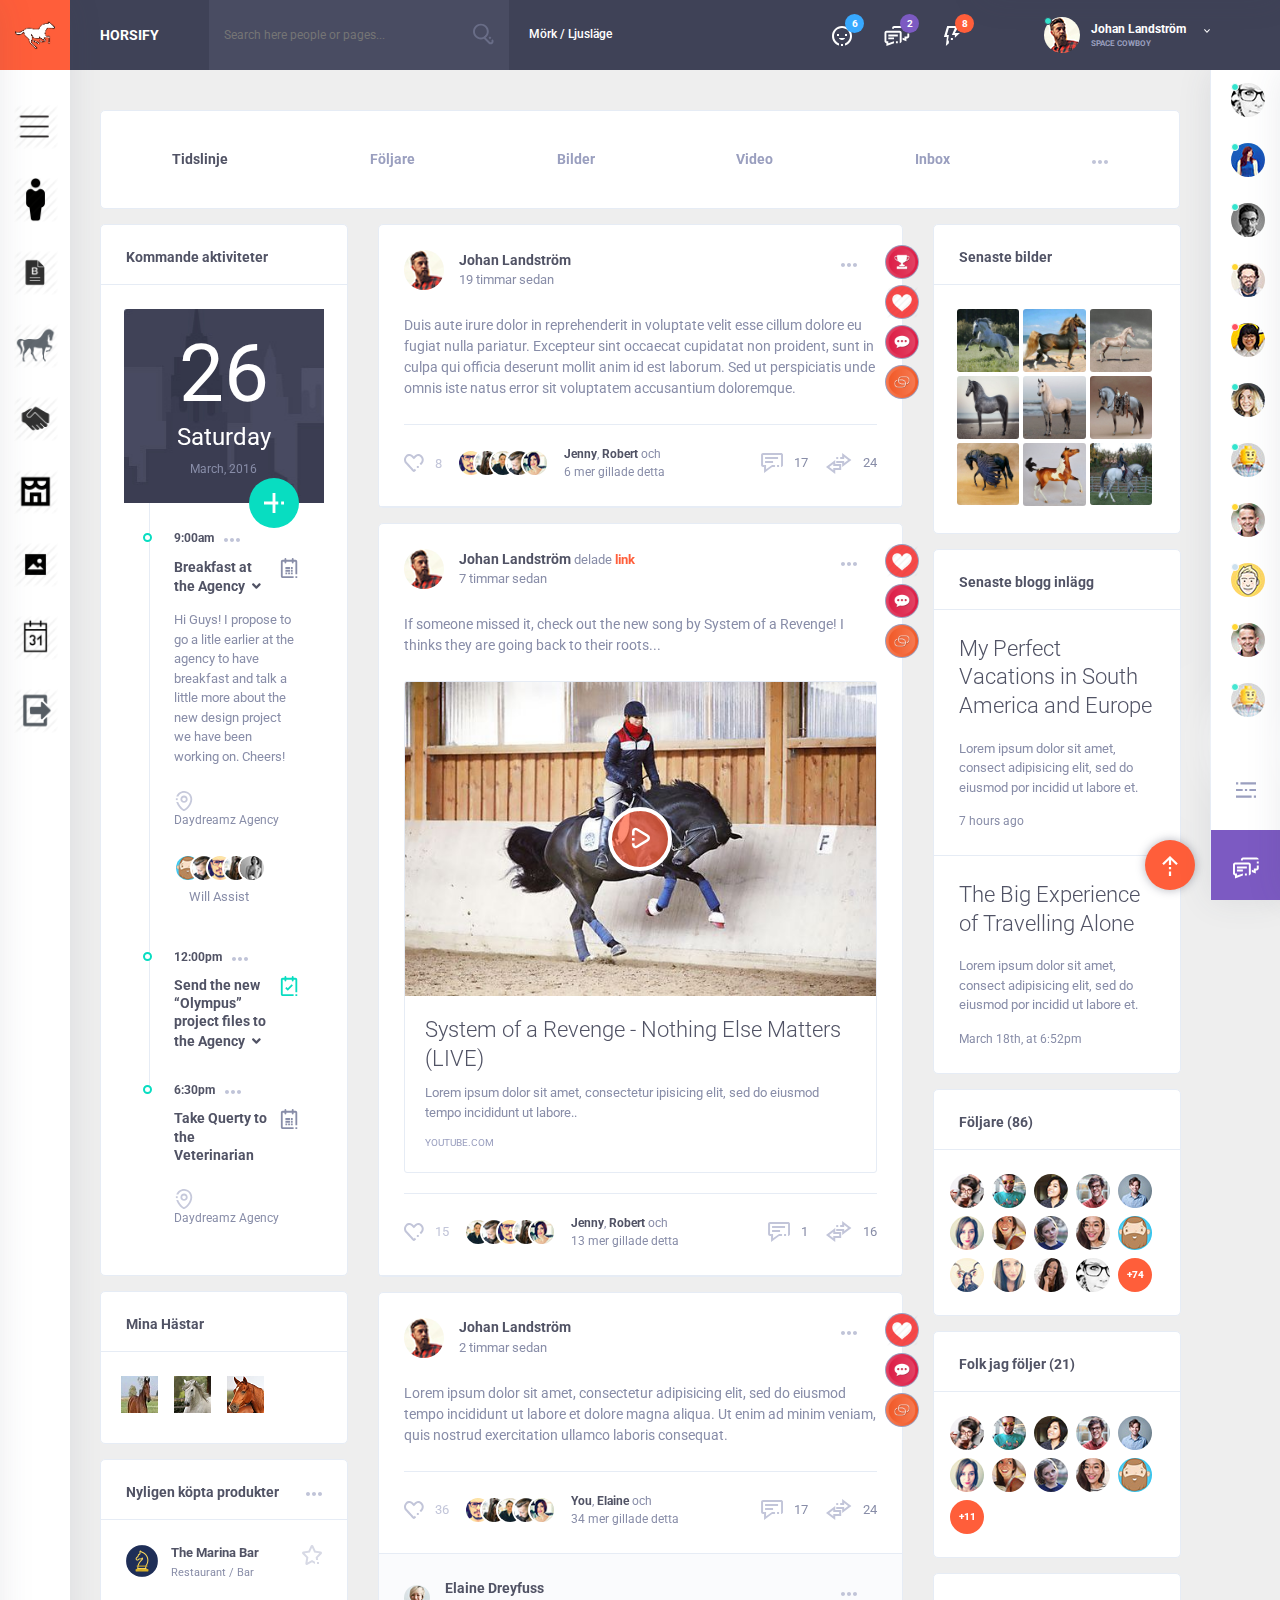
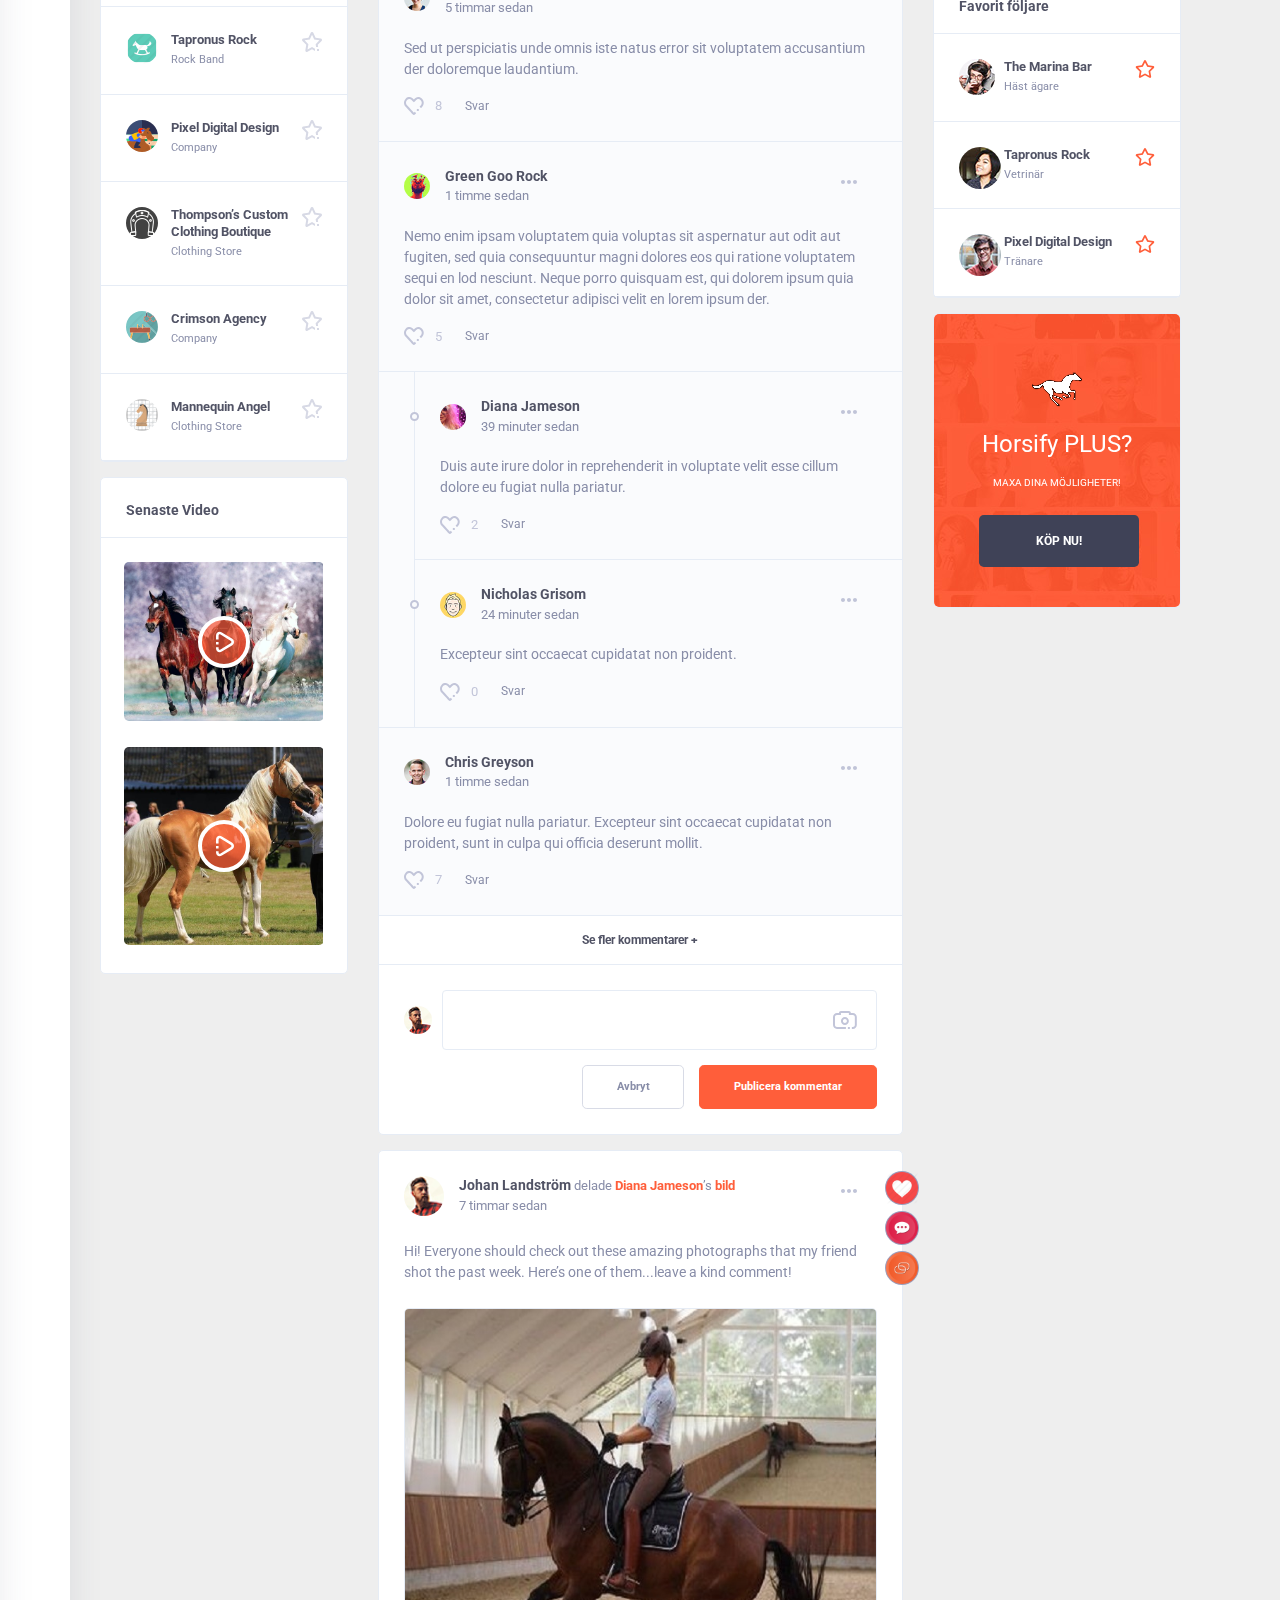
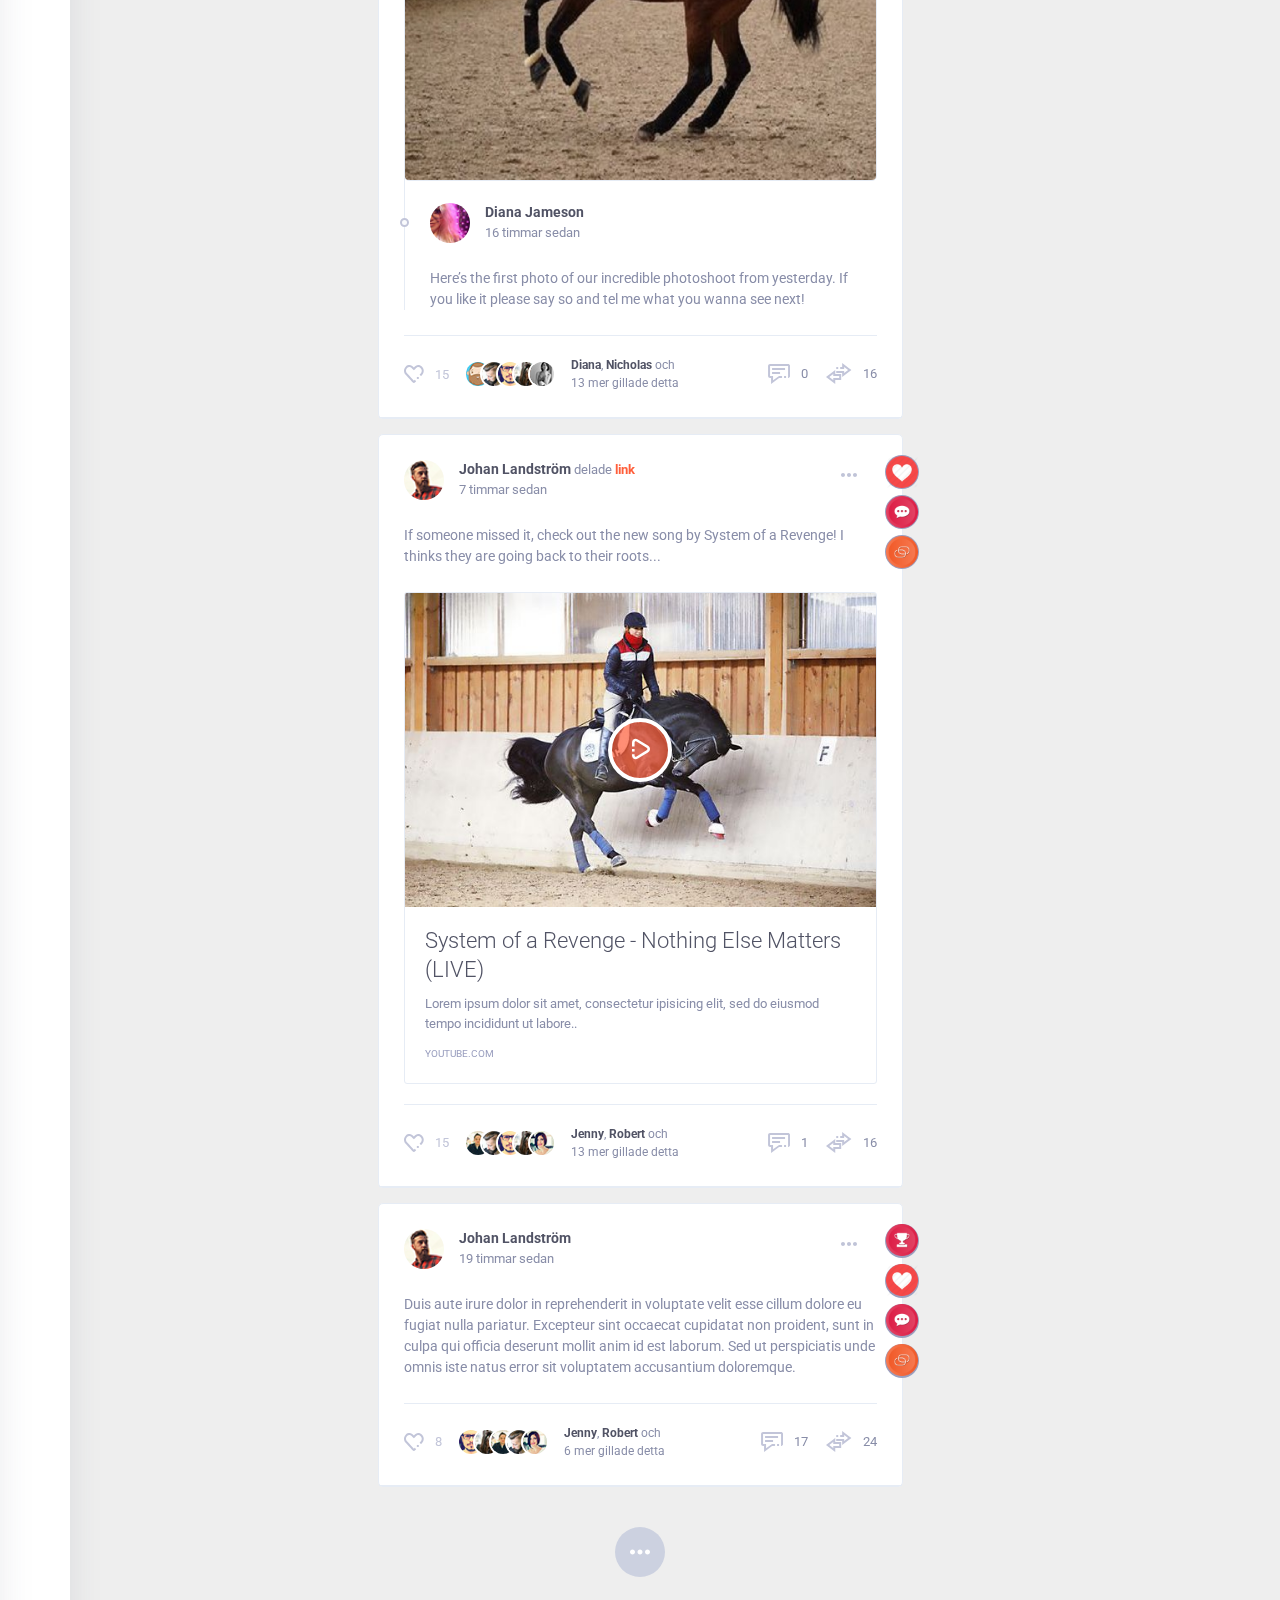
==== commit 08028ac7: "41th" ====
--- a/main-page.html
+++ b/main-page.html
@@ -1663,12 +1663,9 @@
 				<div class="col col-xl-12 col-lg-12 col-md-12 col-sm-12 col-xs-12">
 					<div class="ui-block">
 						<div class="top-header">
-							<div class="top-header-thumb">
-								<img src="img/top-header3.png" alt="nature">
-							</div>
 							<div class="profile-section">
 								<div class="row">
-									<div class="col col-lg-5 col-md-5 col-sm-12 col-12">
+									<div class="col col-lg-12 col-md-12 col-sm-12 col-12">
 										<ul class="profile-menu">
 											<li>
 												<a id="timeline" href="javascript:show_main_section();" class="active">Tidslinje</a>
@@ -1679,10 +1676,6 @@
 											<li>
 												<a id="bildr" href="javascript:show_bilder_section();">Bilder</a>
 											</li>
-										</ul>
-									</div>
-									<div class="col col-lg-5 ml-auto col-md-5 col-sm-12 col-12">
-										<ul class="profile-menu">
 											<li>
 												<a id="videor" href="javascript:show_video_section();">Video</a>
 											</li>
@@ -1704,41 +1697,6 @@
 											</li>
 										</ul>
 									</div>
-								</div>
-
-								<div class="control-block-button">
-									<a href="#" class="btn btn-control bg-blue">
-										<img src="icons/faceL.png" class="avatar">
-									</a>
-
-									<a href="#" class="btn btn-control bg-purple">
-										<img src="icons/message.png" class="avatar">
-									</a>
-
-									<div class="btn btn-control bg-primary more">
-										<img src="icons/settings.png" class="avatar">
-
-										<ul class="more-dropdown more-with-triangle triangle-bottom-right">
-											<li>
-												<a href="#" data-toggle="modal" data-target="#update-header-photo">Uppdatera profilfoto</a>
-											</li>
-											<li>
-												<a href="#" data-toggle="modal" data-target="#update-header-photo">Uppdatera huvudfoto</a>
-											</li>
-											<li>
-												<a href="#">Kontoinställningar</a>
-											</li>
-										</ul>
-									</div>
-								</div>
-							</div>
-							<div class="top-header-author">
-								<a href="#" class="author-thumb">
-									<img src="img/author-main1.jpg" alt="author">
-								</a>
-								<div class="author-content">
-									<a href="#" class="h4 author-name">Johan Landström</a>
-									<div class="country">Sundsvall, SE</div>
 								</div>
 							</div>
 						</div>
@@ -2959,55 +2917,17 @@
 									<ul class="widget w-badges">
 										<li>
 											<a href="24-CommunityBadges.html">
-												<img src="img/badge1.png" alt="author">
-												<div class="label-avatar bg-primary">2</div>
+												<img src="img/h1.png" alt="author">
 											</a>
 										</li>
 										<li>
 											<a href="24-CommunityBadges.html">
-												<img src="img/badge4.png" alt="author">
+												<img src="img/h3.png" alt="author">
 											</a>
 										</li>
 										<li>
 											<a href="24-CommunityBadges.html">
-												<img src="img/badge3.png" alt="author">
-												<div class="label-avatar bg-blue">4</div>
-											</a>
-										</li>
-										<li>
-											<a href="24-CommunityBadges.html">
-												<img src="img/badge6.png" alt="author">
-											</a>
-										</li>
-										<li>
-											<a href="24-CommunityBadges.html">
-												<img src="img/badge11.png" alt="author">
-											</a>
-										</li>
-										<li>
-											<a href="24-CommunityBadges.html">
-												<img src="img/badge8.png" alt="author">
-											</a>
-										</li>
-										<li>
-											<a href="24-CommunityBadges.html">
-												<img src="img/badge10.png" alt="author">
-											</a>
-										</li>
-										<li>
-											<a href="24-CommunityBadges.html">
-												<img src="img/badge13.png" alt="author">
-												<div class="label-avatar bg-breez">2</div>
-											</a>
-										</li>
-										<li>
-											<a href="24-CommunityBadges.html">
-												<img src="img/badge7.png" alt="author">
-											</a>
-										</li>
-										<li>
-											<a href="24-CommunityBadges.html">
-												<img src="img/badge12.png" alt="author">
+												<img src="img/h5.png" alt="author">
 											</a>
 										</li>
 									</ul>
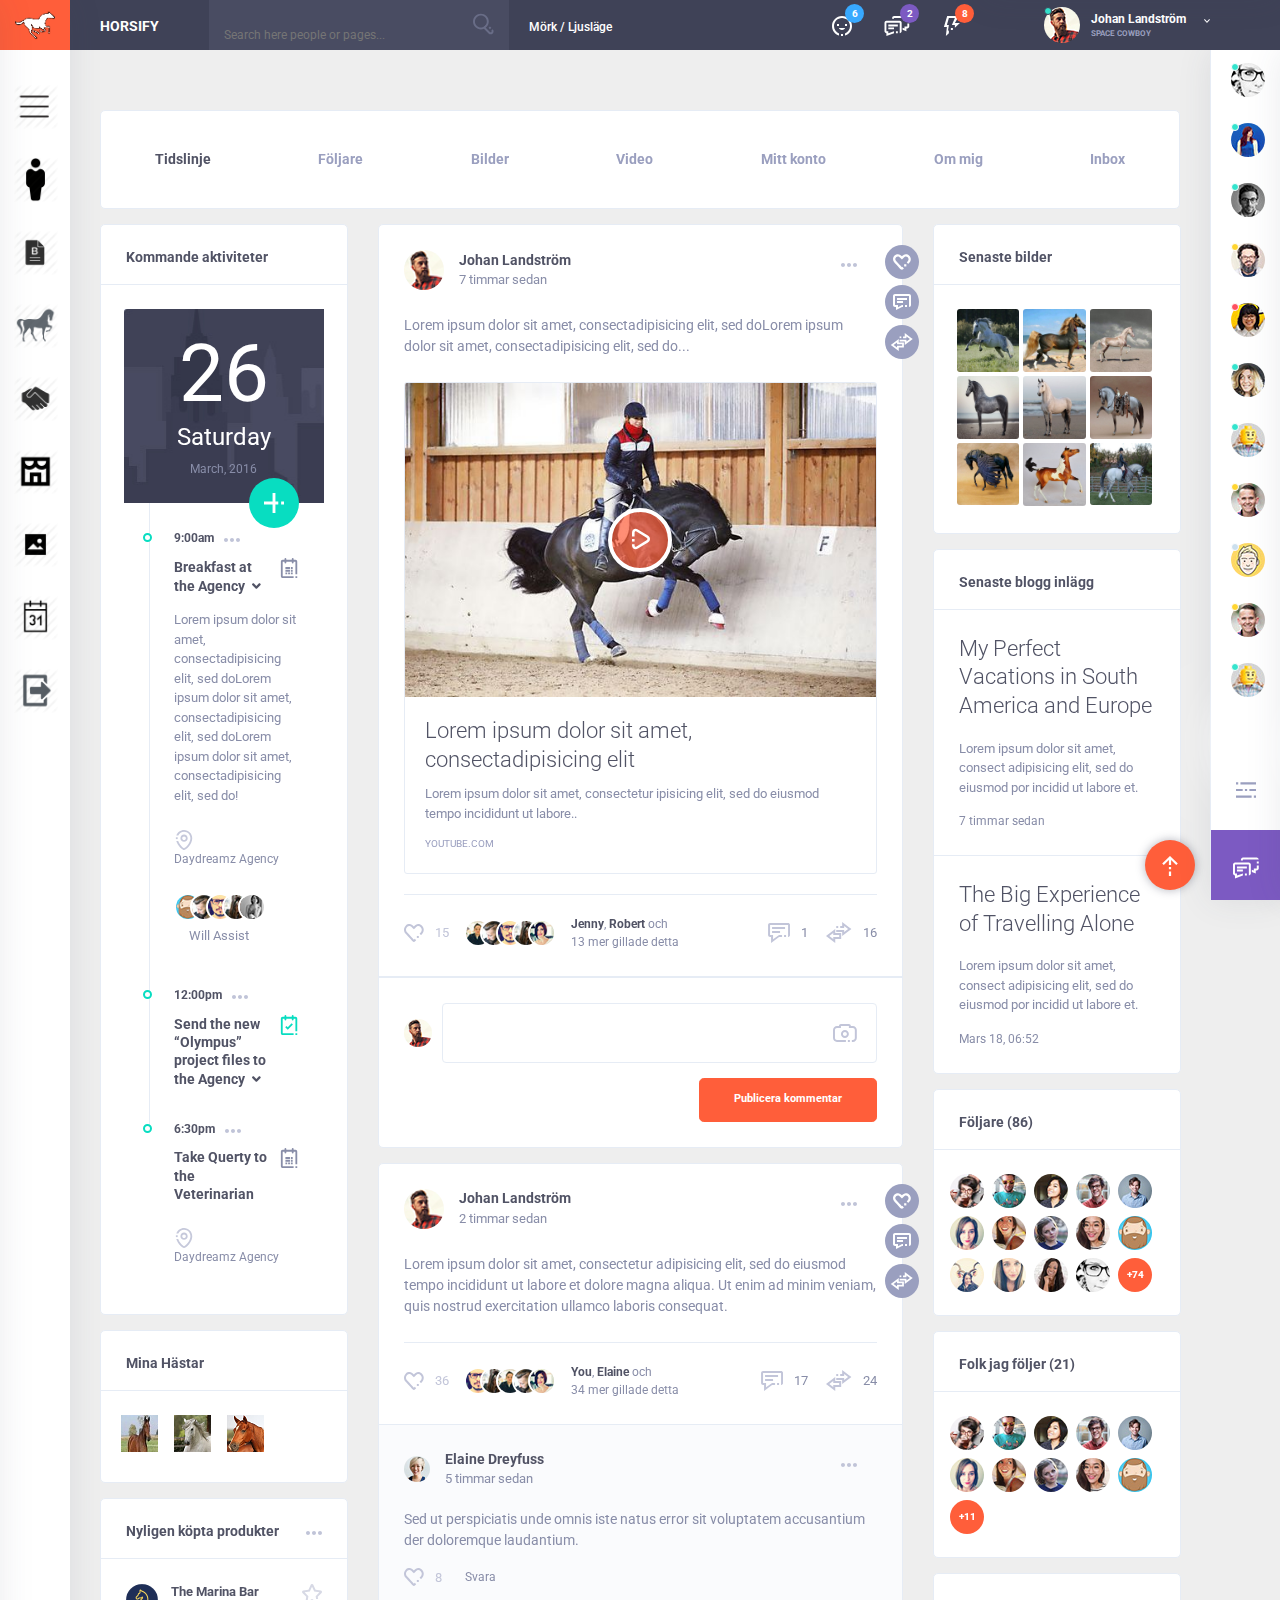
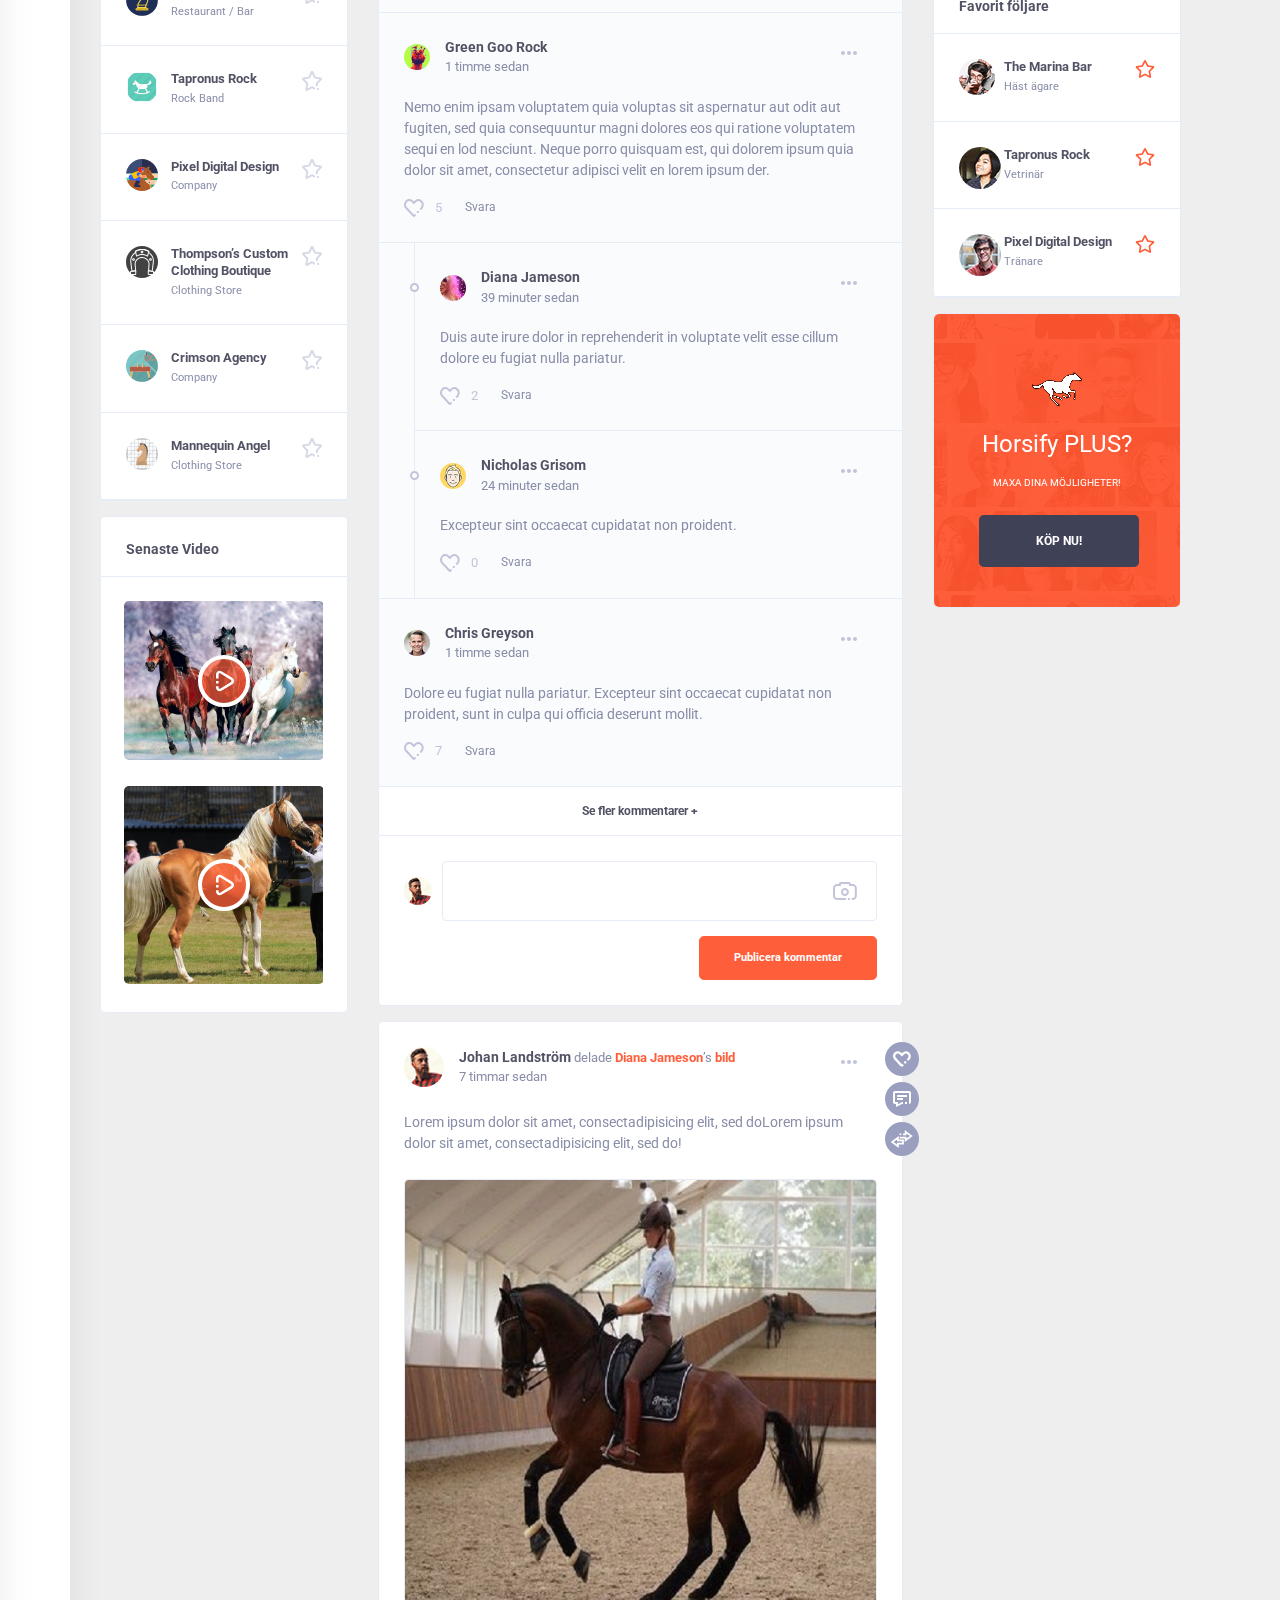
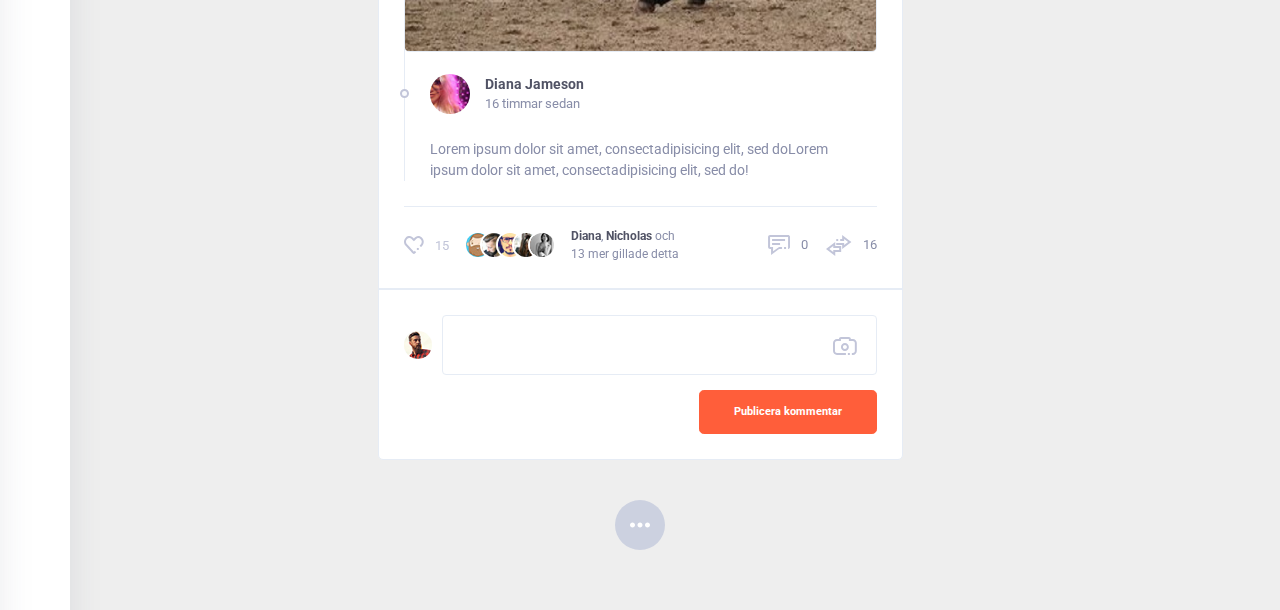
==== commit f7378fc2: "51th" ====
--- a/main-page.html
+++ b/main-page.html
@@ -32,6 +32,7 @@
 
 	<!--Favicon-->
 	<link rel="shortcut icon" type="image/png" href="img/logo-small.png"/>
+
 </head>
 <body id="body" class="light-mode">
 
@@ -48,47 +49,47 @@
 				<ul class="left-menu">
 					<li>
 						<a href="#" class="js-sidebar-open">
-							<img src="icons/menu.png" style="margin-left: -12px;" class="left-menu-icon" data-toggle="tooltip" data-placement="right" data-original-title="ÖPPNA">
+							<img src="icons/menu.png" style="margin-left: -12px;" class="left-menu-icon" title="ÖPPNA">
 						</a>
 					</li>
 					<li>
-						<a href="javascript:show_profile_page();">
-							<img src="icons/user.png" style="margin-left: -12px;" class="left-menu-icon" data-toggle="tooltip" data-placement="right" data-original-title="PROFIL">
+						<a href="javascript:show_main_section();">
+							<img src="icons/user.png" style="margin-left: -12px;" class="left-menu-icon" title="PROFIL">
 						</a>
 					</li>
 					<li>
 						<a href="javascript:show_blogg();">
-							<img src="icons/blogg.png" style="margin-left: -12px;" class="left-menu-icon" data-toggle="tooltip" data-placement="right" data-original-title="BLOGG">
+							<img src="icons/blogg.png" style="margin-left: -12px;" class="left-menu-icon" title="BLOGG">
 						</a>
 					</li>
 					<li>
 						<a href="javascript:show_horses();">
-							<img src="icons/horse.png" style="margin-left: -12px;" class="left-menu-icon" data-toggle="tooltip" data-placement="right" data-original-title="HÄST">
+							<img src="icons/horse.png" style="margin-left: -12px;" class="left-menu-icon" title="HÄST">
 						</a>
 					</li>
 					<li>
 						<a href="javascript:show_services();">
-							<img src="icons/service.png" style="margin-left: -12px;" class="left-menu-icon" data-toggle="tooltip" data-placement="right" data-original-title="TJÄNSTER">
+							<img src="icons/service.png" style="margin-left: -12px;" class="left-menu-icon" title="TJÄNSTER">
 						</a>
 					</li>
 					<li>
-						<a href="javascript:show_shopping_page();">
-							<img src="icons/shopp.png" style="margin-left: -12px;" class="left-menu-icon" data-toggle="tooltip" data-placement="right" data-original-title="WEBKÖP">
+						<a href="javascript:show_shopping_page();">					
+							<img src="icons/shopp.png" style="margin-left: -12px;" class="left-menu-icon" title="MARKETPLACE">
 						</a>
 					</li>
 					<li>
 						<a href="javascript:show_foto_section();">
-							<img src="icons/galery.png" style="margin-left: -12px;" class="left-menu-icon" data-toggle="tooltip" data-placement="right" data-original-title="GALLERI">
+							<img src="icons/galery.png" style="margin-left: -12px;" class="left-menu-icon" title="GALLERI">
 						</a>
 					</li>
 					<li>
 						<a href="javascript:show_calendar_section();">
-							<img src="icons/calendar.png" style="margin-left: -12px;" class="left-menu-icon" data-toggle="tooltip" data-placement="right" data-original-title="KALENDER">
+							<img src="icons/calendar.png" style="margin-left: -12px;" class="left-menu-icon" title="KALENDER">
 						</a>
 					</li>
 					<li>
 						<a href="#">
-							<img src="icons/logout.png" style="margin-left: -12px;" class="left-menu-icon" data-toggle="tooltip" data-placement="right" data-original-title="LOGGA UT">
+							<img src="icons/logout.png" style="margin-left: -12px;" title="LOGGA UT">
 						</a>
 					</li>
 				</ul>
@@ -114,7 +115,7 @@
 						</a>
 					</li>
 					<li>
-						<a href="javascript:show_profile_page();">
+						<a href="javascript:show_main_section();">
 							<img src="icons/userL.png" class="left-menu-icon" data-toggle="tooltip" data-placement="right" data-original-title="PROFIL">
 							<span class="left-menu-title">Profil & Följare</span>
 						</a>
@@ -139,7 +140,7 @@
 					</li>
 					<li>
 						<a href="javascript:show_shopping_page();">
-							<img src="icons/shoppL.png" class="left-menu-icon" data-toggle="tooltip" data-placement="right" data-original-title="WEBKÖP">
+							<img src="icons/shoppL.png" class="left-menu-icon" data-toggle="tooltip" data-placement="right" data-original-title="MARKETPLACE">
 							<span class="left-menu-title">Marketplace</span>
 						</a>
 					</li>
@@ -235,7 +236,7 @@
 						</a>
 					</li>
 					<li>
-						<a href="javascript:show_profile_page();">
+						<a href="javascript:show_main_section();">
 							<img src="icons/userL.png" class="left-menu-icon" data-toggle="tooltip" data-placement="right" data-original-title="PROFIL">
 							<span class="left-menu-title">Profil & Följare</span>
 						</a>
@@ -260,8 +261,8 @@
 					</li>
 					<li>
 						<a href="javascript:show_shopping_page();">
-							<img src="icons/shoppL.png" class="left-menu-icon" data-toggle="tooltip" data-placement="right" data-original-title="WEBKÖP">
-							<span class="left-menu-title">Webköp & Produkter</span>
+							<img src="icons/shoppL.png" class="left-menu-icon" data-toggle="tooltip" data-placement="right" data-original-title="MARKETPLACE">
+							<span class="left-menu-title">Marketplace</span>
 						</a>
 					</li>
 					<li>
@@ -1657,46 +1658,38 @@
 
 	<!-- Top Header-Profile -->
 
-	<div id="profile_page">
-		<div class="container">
-			<div class="row">
-				<div class="col col-xl-12 col-lg-12 col-md-12 col-sm-12 col-xs-12">
-					<div class="ui-block">
-						<div class="top-header">
-							<div class="profile-section">
-								<div class="row">
-									<div class="col col-lg-12 col-md-12 col-sm-12 col-12">
-										<ul class="profile-menu">
-											<li>
-												<a id="timeline" href="javascript:show_main_section();" class="active">Tidslinje</a>
-											</li>
-											<li>
-												<a id="follows" href="javascript:show_followers_section();">Följare</a>
-											</li>
-											<li>
-												<a id="bildr" href="javascript:show_bilder_section();">Bilder</a>
-											</li>
-											<li>
-												<a id="videor" href="javascript:show_video_section();">Video</a>
-											</li>
-											<li>
-												<a href="#">Inbox</a>
-											</li>
-											<li>
-												<div class="more">
-													<svg class="olymp-three-dots-icon"><use xlink:href="svg-icons/sprites/icons.svg#olymp-three-dots-icon"></use></svg>
-													<ul class="more-dropdown more-with-triangle">
-														<li>
-															<a href="#">Rapportera profil</a>
-														</li>
-														<li>
-															<a href="#">Blockera profil</a>
-														</li>
-													</ul>
-												</div>
-											</li>
-										</ul>
-									</div>
+	<div id="main_header" class="container">
+		<div class="row">
+			<div class="col col-xl-12 col-lg-12 col-md-12 col-sm-12 col-xs-12">
+				<div class="ui-block">
+					<div class="top-header">
+						<div class="profile-section">
+							<div class="row">
+								<div class="col col-lg-12 col-md-12 col-sm-12 col-12">
+									<ul class="profile-menu">
+										<li>
+											<a id="timeline" href="javascript:show_main_section();" class="active">Tidslinje</a>
+										</li>
+										<li>
+											<a id="follows" href="javascript:show_followers_section();">Följare</a>
+										</li>
+										<li>
+											<a id="bildr" href="javascript:show_bilder_section();">Bilder</a>
+										</li>
+										<li>
+											<a id="videor" href="javascript:show_video_section();">Video</a>
+										</li>
+										<li>
+											<a id="mittkonto" href="javascript:show_myaccount_section();">Mitt konto</a>
+										</li>
+										<li>
+											<a id="about" href="javascript:show_aboutme();">Om mig</a>
+										</li>
+										<li>
+											<a href="#">Inbox</a>
+										</li>
+
+									</ul>
 								</div>
 							</div>
 						</div>
@@ -1704,4064 +1697,2079 @@
 				</div>
 			</div>
 		</div>
-
-		<!-- ... end Top Header-Profile -->
-		<div id="main_section" class="container">
-			<div class="row">
-
-				<!-- Main Content -->
-				<div class="col col-xl-6 order-xl-2 col-lg-12 order-lg-1 col-md-12 col-sm-12 col-xs-12">
-					<div id="newsfeed-items-grid">
-
-						<div class="ui-block">
-							<!-- Post -->
-
-							<article class="hentry post">
-
+	</div>
+
+	<!-- ... end Top Header-Profile -->
+	<div id="main_section" class="container">
+		<div class="row">
+
+			<!-- Main Content -->
+			<div class="col col-xl-6 order-xl-2 col-lg-12 order-lg-1 col-md-12 col-sm-12 col-xs-12">
+				<div id="newsfeed-items-grid">
+
+					<div class="ui-block">
+
+						<!-- Post -->
+
+						<article class="hentry post video">
+
+							<div class="post__author author vcard inline-items">
+								<img src="img/author-page.jpg" alt="author">
+
+								<div class="author-date">
+									<a class="h6 post__author-name fn" href="#">Johan Landström</a>
+									<div class="post__date">
+										<time class="published" datetime="2017-03-24T18:18">
+											7 timmar sedan
+										</time>
+									</div>
+								</div>
+
+								<div class="more">
+									<svg class="olymp-three-dots-icon">
+										<use xlink:href="svg-icons/sprites/icons.svg#olymp-three-dots-icon"></use>
+									</svg>
+									<ul class="more-dropdown">
+										<li>
+											<a href="#">Redigera inlägg</a>
+										</li>
+										<li>
+											<a href="#">Radera inlägg</a>
+										</li>
+										<li>
+											<a href="#">Stäng av notifikationer</a>
+										</li>
+										<li>
+											<a href="#">Välj som Utvalda</a>
+										</li>
+									</ul>
+								</div>
+
+							</div>
+
+							<p>Lorem ipsum dolor sit amet, consectadipisicing elit, sed doLorem ipsum dolor sit amet, consectadipisicing elit, sed do...</p>
+
+							<div class="post-video">
+								<div class="video-thumb">
+									<img src="img/video5.jpg" alt="photo">
+									<a href="https://youtube.com/watch?v=excVFQ2TWig" class="play-video">
+										<svg class="olymp-play-icon">
+											<use xlink:href="svg-icons/sprites/icons.svg#olymp-play-icon"></use>
+										</svg>
+									</a>
+								</div>
+
+								<div class="video-content">
+									<a href="#" class="h4 title">Lorem ipsum dolor sit amet, consectadipisicing elit</a>
+									<p>Lorem ipsum dolor sit amet, consectetur ipisicing elit, sed do eiusmod tempo incididunt ut labore..</p>
+									<a href="#" class="link-site">YOUTUBE.COM</a>
+								</div>
+							</div>
+
+							<div class="post-additional-info inline-items">
+
+								<a href="#" class="post-add-icon inline-items">
+									<svg class="olymp-heart-icon">
+										<use xlink:href="svg-icons/sprites/icons.svg#olymp-heart-icon"></use>
+									</svg>
+									<span>15</span>
+								</a>
+
+								<ul class="friends-harmonic">
+									<li>
+										<a href="#" data-toggle="modal" data-target="#per-card">
+											<img src="img/friend-harmonic9.jpg" alt="friend">
+										</a>
+									</li>
+									<li>
+										<a href="#" data-toggle="modal" data-target="#per-card">
+											<img src="img/friend-harmonic10.jpg" alt="friend">
+										</a>
+									</li>
+									<li>
+										<a href="#" data-toggle="modal" data-target="#per-card">
+											<img src="img/friend-harmonic7.jpg" alt="friend">
+										</a>
+									</li>
+									<li>
+										<a href="#" data-toggle="modal" data-target="#per-card">
+											<img src="img/friend-harmonic8.jpg" alt="friend">
+										</a>
+									</li>
+									<li>
+										<a href="#" data-toggle="modal" data-target="#per-card">
+											<img src="img/friend-harmonic11.jpg" alt="friend">
+										</a>
+									</li>
+								</ul>
+
+								<div class="names-people-likes">
+									<a href="#">Jenny</a>, <a href="#">Robert</a> och
+									<br>13 mer gillade detta
+								</div>
+
+								<div class="comments-shared">
+									<a href="#" class="post-add-icon inline-items">
+										<svg class="olymp-speech-balloon-icon">
+											<use xlink:href="svg-icons/sprites/icons.svg#olymp-speech-balloon-icon"></use>
+										</svg>
+										<span>1</span>
+									</a>
+
+									<a href="#" class="post-add-icon inline-items">
+										<svg class="olymp-share-icon">
+											<use xlink:href="svg-icons/sprites/icons.svg#olymp-share-icon"></use>
+										</svg>
+										<span>16</span>
+									</a>
+								</div>
+
+
+							</div>
+
+							<div class="control-block-button post-control-button">
+
+								<a href="#" class="btn btn-control">
+									<svg class="olymp-like-post-icon"><use xlink:href="svg-icons/sprites/icons.svg#olymp-like-post-icon"></use></svg>
+								</a>
+
+								<a href="#" class="btn btn-control">
+									<svg class="olymp-comments-post-icon"><use xlink:href="svg-icons/sprites/icons.svg#olymp-comments-post-icon"></use></svg>
+								</a>
+
+								<a href="#" class="btn btn-control">
+									<svg class="olymp-share-icon"><use xlink:href="svg-icons/sprites/icons.svg#olymp-share-icon"></use></svg>
+								</a>
+
+							</div>
+
+						</article>
+
+						<!-- .. end Post -->
+						<!-- Comment Form  -->
+
+						<form class="comment-form inline-items">
+
+							<div class="post__author author vcard inline-items">
+								<img src="img/author-page.jpg" alt="author">
+
+								<div class="form-group with-icon-right ">
+									<textarea class="form-control" placeholder=""></textarea>
+									<div class="add-options-message">
+										<a href="#" class="options-message" data-toggle="modal" data-target="#update-header-photo">
+											<svg class="olymp-camera-icon">
+												<use xlink:href="svg-icons/sprites/icons.svg#olymp-camera-icon"></use>
+											</svg>
+										</a>
+									</div>
+								</div>
+							</div>
+
+							<button class="btn btn-md-2 btn-primary">Publicera kommentar</button>
+
+						</form>
+
+						<!-- ... end Comment Form  -->				
+					</div>
+					<div class="ui-block">
+						<!-- Post -->
+
+						<article class="hentry post">
+
+							<div class="post__author author vcard inline-items">
+								<img src="img/author-page.jpg" alt="author">
+
+								<div class="author-date">
+									<a class="h6 post__author-name fn" href="#">Johan Landström</a>
+									<div class="post__date">
+										<time class="published" datetime="2017-03-24T18:18">
+											2 timmar sedan
+										</time>
+									</div>
+								</div>
+
+								<div class="more">
+									<svg class="olymp-three-dots-icon">
+										<use xlink:href="svg-icons/sprites/icons.svg#olymp-three-dots-icon"></use>
+									</svg>
+									<ul class="more-dropdown">
+										<li>
+											<a href="#">Redigera inlägg</a>
+										</li>
+										<li>
+											<a href="#">Radera inlägg</a>
+										</li>
+										<li>
+											<a href="#">Stäng av notifikationer</a>
+										</li>
+										<li>
+											<a href="#">Välj som Utvalda</a>
+										</li>
+									</ul>
+								</div>
+
+							</div>
+
+							<p>Lorem ipsum dolor sit amet, consectetur adipisicing elit, sed do eiusmod tempo incididunt ut labore et
+								dolore magna aliqua. Ut enim ad minim veniam, quis nostrud exercitation ullamco laboris consequat.
+							</p>
+
+							<div class="post-additional-info inline-items">
+
+								<a href="#" class="post-add-icon inline-items">
+									<svg class="olymp-heart-icon">
+										<use xlink:href="svg-icons/sprites/icons.svg#olymp-heart-icon"></use>
+									</svg>
+									<span>36</span>
+								</a>
+
+								<ul class="friends-harmonic">
+									<li>
+										<a href="#" data-toggle="modal" data-target="#per-card">
+											<img src="img/friend-harmonic7.jpg" alt="friend">
+										</a>
+									</li>
+									<li>
+										<a href="#" data-toggle="modal" data-target="#per-card">
+											<img src="img/friend-harmonic8.jpg" alt="friend">
+										</a>
+									</li>
+									<li>
+										<a href="#" data-toggle="modal" data-target="#per-card">
+											<img src="img/friend-harmonic9.jpg" alt="friend">
+										</a>
+									</li>
+									<li>
+										<a href="#" data-toggle="modal" data-target="#per-card">
+											<img src="img/friend-harmonic10.jpg" alt="friend">
+										</a>
+									</li>
+									<li>
+										<a href="#" data-toggle="modal" data-target="#per-card">
+											<img src="img/friend-harmonic11.jpg" alt="friend">
+										</a>
+									</li>
+								</ul>
+
+								<div class="names-people-likes">
+									<a href="#">You</a>, <a href="#">Elaine</a> och
+									<br>34 mer gillade detta
+								</div>
+
+
+								<div class="comments-shared">
+									<a href="#" class="post-add-icon inline-items">
+										<svg class="olymp-speech-balloon-icon">
+											<use xlink:href="svg-icons/sprites/icons.svg#olymp-speech-balloon-icon"></use>
+										</svg>
+										<span>17</span>
+									</a>
+
+									<a href="#" class="post-add-icon inline-items">
+										<svg class="olymp-share-icon">
+											<use xlink:href="svg-icons/sprites/icons.svg#olymp-share-icon"></use>
+										</svg>
+										<span>24</span>
+									</a>
+								</div>
+
+
+							</div>
+
+							<div class="control-block-button post-control-button">
+
+								<a href="#" class="btn btn-control">
+									<svg class="olymp-like-post-icon"><use xlink:href="svg-icons/sprites/icons.svg#olymp-like-post-icon"></use></svg>
+								</a>
+
+								<a href="#" class="btn btn-control">
+									<svg class="olymp-comments-post-icon"><use xlink:href="svg-icons/sprites/icons.svg#olymp-comments-post-icon"></use></svg>
+								</a>
+
+								<a href="#" class="btn btn-control">
+									<svg class="olymp-share-icon"><use xlink:href="svg-icons/sprites/icons.svg#olymp-share-icon"></use></svg>
+								</a>
+
+							</div>
+
+						</article>
+
+						<!-- .. end Post -->					
+						<!-- Comments -->
+
+						<ul class="comments-list">
+							<li class="comment-item">
 								<div class="post__author author vcard inline-items">
-									<img src="img/author-page.jpg" alt="author">
+									<img src="img/avatar10-sm.jpg" alt="author">
 
 									<div class="author-date">
-										<a class="h6 post__author-name fn" href="#">Johan Landström</a>
+										<a class="h6 post__author-name fn" href="#">Elaine Dreyfuss</a>
 										<div class="post__date">
 											<time class="published" datetime="2017-03-24T18:18">
-												19 timmar sedan
+												5 timmar sedan
 											</time>
 										</div>
 									</div>
 
-									<div class="more">
+									<a href="#" class="more">
 										<svg class="olymp-three-dots-icon">
 											<use xlink:href="svg-icons/sprites/icons.svg#olymp-three-dots-icon"></use>
 										</svg>
-										<ul class="more-dropdown">
-											<li>
-												<a href="#">Redigera inlägg</a>
-											</li>
-											<li>
-												<a href="#">Radera inlägg</a>
-											</li>
-											<li>
-												<a href="#">Stäng av notifikationer</a>
-											</li>
-											<li>
-												<a href="#">Välj som Utvalda</a>
-											</li>
-										</ul>
-									</div>
-
-								</div>
-
-								<p>Duis aute irure dolor in reprehenderit in voluptate velit esse cillum dolore eu fugiat nulla
-									pariatur. Excepteur sint occaecat cupidatat non proident, sunt in culpa qui officia deserunt
-									mollit anim id est laborum. Sed ut perspiciatis unde omnis iste natus error sit voluptatem
-									accusantium doloremque.
-								</p>
-
-								<div class="post-additional-info inline-items">
-
-									<a href="#" class="post-add-icon inline-items">
-										<svg class="olymp-heart-icon">
-											<use xlink:href="svg-icons/sprites/icons.svg#olymp-heart-icon"></use>
-										</svg>
-										<span>8</span>
 									</a>
 
-									<ul class="friends-harmonic">
-										<li>
-											<a href="#">
-												<img src="img/friend-harmonic7.jpg" alt="friend">
-											</a>
-										</li>
-										<li>
-											<a href="#">
-												<img src="img/friend-harmonic8.jpg" alt="friend">
-											</a>
-										</li>
-										<li>
-											<a href="#">
-												<img src="img/friend-harmonic9.jpg" alt="friend">
-											</a>
-										</li>
-										<li>
-											<a href="#">
-												<img src="img/friend-harmonic10.jpg" alt="friend">
-											</a>
-										</li>
-										<li>
-											<a href="#">
-												<img src="img/friend-harmonic11.jpg" alt="friend">
-											</a>
-										</li>
-									</ul>
-
-									<div class="names-people-likes">
-										<a href="#">Jenny</a>, <a href="#">Robert</a> och
-										<br>6 mer gillade detta
-									</div>
-
-
-									<div class="comments-shared">
-										<a href="#" class="post-add-icon inline-items">
-											<svg class="olymp-speech-balloon-icon">
-												<use xlink:href="svg-icons/sprites/icons.svg#olymp-speech-balloon-icon"></use>
-											</svg>
-											<span>17</span>
-										</a>
-
-										<a href="#" class="post-add-icon inline-items">
-											<svg class="olymp-share-icon">
-												<use xlink:href="svg-icons/sprites/icons.svg#olymp-share-icon"></use>
-											</svg>
-											<span>24</span>
-										</a>
-									</div>
-
-
-								</div>
-
-								<div class="control-block-button post-control-button">
-
-									<a href="#" class="btn btn-control featured-post">
-										<img src="icons/cup.png" style="margin-top: -7px;">
-									</a>
-
-									<a href="#" class="btn btn-control">
-										<img src="icons/heart.png" style="margin-top: -7px;">
-									</a>
-
-									<a href="#" class="btn btn-control">
-										<img src="icons/comments.png" style="margin-top: -7px;">
-									</a>
-
-									<a href="#" class="btn btn-control">
-										<img src="icons/share.png" style="margin-top: -7px;">
-									</a>
-
-								</div>
-
-							</article>
-
-							<!-- .. end Post -->				
-						</div>
-						<div class="ui-block">
-
-							<!-- Post -->
-
-							<article class="hentry post video">
-
+								</div>
+
+								<p>Sed ut perspiciatis unde omnis iste natus error sit voluptatem accusantium der doloremque laudantium.</p>
+
+								<a href="#" class="post-add-icon inline-items">
+									<svg class="olymp-heart-icon">
+										<use xlink:href="svg-icons/sprites/icons.svg#olymp-heart-icon"></use>
+									</svg>
+									<span>8</span>
+								</a>
+								<a href="#" class="reply">Svara</a>
+							</li>
+							<li class="comment-item has-children">
 								<div class="post__author author vcard inline-items">
-									<img src="img/author-page.jpg" alt="author">
+									<img src="img/avatar5-sm.jpg" alt="author">
 
 									<div class="author-date">
-										<a class="h6 post__author-name fn" href="#">Johan Landström</a> delade
-										<a href="#">link</a>
+										<a class="h6 post__author-name fn" href="#">Green Goo Rock</a>
 										<div class="post__date">
 											<time class="published" datetime="2017-03-24T18:18">
-												7 timmar sedan
+												1 timme sedan
 											</time>
 										</div>
 									</div>
 
-									<div class="more">
+									<a href="#" class="more">
 										<svg class="olymp-three-dots-icon">
 											<use xlink:href="svg-icons/sprites/icons.svg#olymp-three-dots-icon"></use>
 										</svg>
-										<ul class="more-dropdown">
-											<li>
-												<a href="#">Redigera inlägg</a>
-											</li>
-											<li>
-												<a href="#">Radera inlägg</a>
-											</li>
-											<li>
-												<a href="#">Stäng av notifikationer</a>
-											</li>
-											<li>
-												<a href="#">Välj som Utvalda</a>
-											</li>
-										</ul>
-									</div>
-
-								</div>
-
-								<p>If someone missed it, check out the new song by System of a Revenge! I thinks they are going back to their roots...</p>
-
-								<div class="post-video">
-									<div class="video-thumb">
-										<img src="img/video5.jpg" alt="photo">
-										<a href="https://youtube.com/watch?v=excVFQ2TWig" class="play-video">
-											<svg class="olymp-play-icon">
-												<use xlink:href="svg-icons/sprites/icons.svg#olymp-play-icon"></use>
-											</svg>
-										</a>
-									</div>
-
-									<div class="video-content">
-										<a href="#" class="h4 title">System of a Revenge - Nothing Else Matters (LIVE)</a>
-										<p>Lorem ipsum dolor sit amet, consectetur ipisicing elit, sed do eiusmod tempo incididunt ut labore..</p>
-										<a href="#" class="link-site">YOUTUBE.COM</a>
-									</div>
-								</div>
-
-								<div class="post-additional-info inline-items">
-
-									<a href="#" class="post-add-icon inline-items">
-										<svg class="olymp-heart-icon">
-											<use xlink:href="svg-icons/sprites/icons.svg#olymp-heart-icon"></use>
-										</svg>
-										<span>15</span>
 									</a>
 
-									<ul class="friends-harmonic">
-										<li>
-											<a href="#">
-												<img src="img/friend-harmonic9.jpg" alt="friend">
-											</a>
-										</li>
-										<li>
-											<a href="#">
-												<img src="img/friend-harmonic10.jpg" alt="friend">
-											</a>
-										</li>
-										<li>
-											<a href="#">
-												<img src="img/friend-harmonic7.jpg" alt="friend">
-											</a>
-										</li>
-										<li>
-											<a href="#">
-												<img src="img/friend-harmonic8.jpg" alt="friend">
-											</a>
-										</li>
-										<li>
-											<a href="#">
-												<img src="img/friend-harmonic11.jpg" alt="friend">
-											</a>
-										</li>
-									</ul>
-
-									<div class="names-people-likes">
-										<a href="#">Jenny</a>, <a href="#">Robert</a> och
-										<br>13 mer gillade detta
-									</div>
-
-									<div class="comments-shared">
-										<a href="#" class="post-add-icon inline-items">
-											<svg class="olymp-speech-balloon-icon">
-												<use xlink:href="svg-icons/sprites/icons.svg#olymp-speech-balloon-icon"></use>
-											</svg>
-											<span>1</span>
-										</a>
-
-										<a href="#" class="post-add-icon inline-items">
-											<svg class="olymp-share-icon">
-												<use xlink:href="svg-icons/sprites/icons.svg#olymp-share-icon"></use>
-											</svg>
-											<span>16</span>
-										</a>
-									</div>
-
-
-								</div>
-
-								<div class="control-block-button post-control-button">
-
-									<a href="#" class="btn btn-control">
-										<img src="icons/heart.png" style="margin-top: -7px;">
-									</a>
-
-									<a href="#" class="btn btn-control">
-										<img src="icons/comments.png" style="margin-top: -7px;">
-									</a>
-
-									<a href="#" class="btn btn-control">
-										<img src="icons/share.png" style="margin-top: -7px;">
-									</a>
-
-								</div>
-
-							</article>
-
-							<!-- .. end Post -->				
-						</div>
-						<div class="ui-block">
-							<!-- Post -->
-
-							<article class="hentry post">
-
-								<div class="post__author author vcard inline-items">
-									<img src="img/author-page.jpg" alt="author">
-
-									<div class="author-date">
-										<a class="h6 post__author-name fn" href="#">Johan Landström</a>
-										<div class="post__date">
-											<time class="published" datetime="2017-03-24T18:18">
-												2 timmar sedan
-											</time>
-										</div>
-									</div>
-
-									<div class="more">
-										<svg class="olymp-three-dots-icon">
-											<use xlink:href="svg-icons/sprites/icons.svg#olymp-three-dots-icon"></use>
-										</svg>
-										<ul class="more-dropdown">
-											<li>
-												<a href="#">Redigera inlägg</a>
-											</li>
-											<li>
-												<a href="#">Radera inlägg</a>
-											</li>
-											<li>
-												<a href="#">Stäng av notifikationer</a>
-											</li>
-											<li>
-												<a href="#">Välj som Utvalda</a>
-											</li>
-										</ul>
-									</div>
-
-								</div>
-
-								<p>Lorem ipsum dolor sit amet, consectetur adipisicing elit, sed do eiusmod tempo incididunt ut labore et
-									dolore magna aliqua. Ut enim ad minim veniam, quis nostrud exercitation ullamco laboris consequat.
+								</div>
+
+								<p>Nemo enim ipsam voluptatem quia voluptas sit aspernatur aut odit aut fugiten, sed quia
+									consequuntur magni dolores eos qui ratione voluptatem sequi en lod nesciunt. Neque porro
+									quisquam est, qui dolorem ipsum quia dolor sit amet, consectetur adipisci velit en lorem ipsum der.
 								</p>
 
-								<div class="post-additional-info inline-items">
-
-									<a href="#" class="post-add-icon inline-items">
-										<svg class="olymp-heart-icon">
-											<use xlink:href="svg-icons/sprites/icons.svg#olymp-heart-icon"></use>
-										</svg>
-										<span>36</span>
-									</a>
-
-									<ul class="friends-harmonic">
-										<li>
-											<a href="#">
-												<img src="img/friend-harmonic7.jpg" alt="friend">
-											</a>
-										</li>
-										<li>
-											<a href="#">
-												<img src="img/friend-harmonic8.jpg" alt="friend">
-											</a>
-										</li>
-										<li>
-											<a href="#">
-												<img src="img/friend-harmonic9.jpg" alt="friend">
-											</a>
-										</li>
-										<li>
-											<a href="#">
-												<img src="img/friend-harmonic10.jpg" alt="friend">
-											</a>
-										</li>
-										<li>
-											<a href="#">
-												<img src="img/friend-harmonic11.jpg" alt="friend">
-											</a>
-										</li>
-									</ul>
-
-									<div class="names-people-likes">
-										<a href="#">You</a>, <a href="#">Elaine</a> och
-										<br>34 mer gillade detta
-									</div>
-
-
-									<div class="comments-shared">
-										<a href="#" class="post-add-icon inline-items">
-											<svg class="olymp-speech-balloon-icon">
-												<use xlink:href="svg-icons/sprites/icons.svg#olymp-speech-balloon-icon"></use>
-											</svg>
-											<span>17</span>
-										</a>
-
-										<a href="#" class="post-add-icon inline-items">
-											<svg class="olymp-share-icon">
-												<use xlink:href="svg-icons/sprites/icons.svg#olymp-share-icon"></use>
-											</svg>
-											<span>24</span>
-										</a>
-									</div>
-
-
-								</div>
-
-								<div class="control-block-button post-control-button">
-
-									<a href="#" class="btn btn-control">
-										<img src="icons/heart.png" style="margin-top: -7px;">
-									</a>
-
-									<a href="#" class="btn btn-control">
-										<img src="icons/comments.png" style="margin-top: -7px;">
-									</a>
-
-									<a href="#" class="btn btn-control">
-										<img src="icons/share.png" style="margin-top: -7px;">
-									</a>
-
-								</div>
-
-							</article>
-
-							<!-- .. end Post -->					
-							<!-- Comments -->
-
-							<ul class="comments-list">
-								<li class="comment-item">
-									<div class="post__author author vcard inline-items">
-										<img src="img/avatar10-sm.jpg" alt="author">
-
-										<div class="author-date">
-											<a class="h6 post__author-name fn" href="#">Elaine Dreyfuss</a>
-											<div class="post__date">
-												<time class="published" datetime="2017-03-24T18:18">
-													5 timmar sedan
-												</time>
-											</div>
-										</div>
-
-										<a href="#" class="more">
-											<svg class="olymp-three-dots-icon">
-												<use xlink:href="svg-icons/sprites/icons.svg#olymp-three-dots-icon"></use>
-											</svg>
-										</a>
-
-									</div>
-
-									<p>Sed ut perspiciatis unde omnis iste natus error sit voluptatem accusantium der doloremque laudantium.</p>
-
-									<a href="#" class="post-add-icon inline-items">
-										<svg class="olymp-heart-icon">
-											<use xlink:href="svg-icons/sprites/icons.svg#olymp-heart-icon"></use>
-										</svg>
-										<span>8</span>
-									</a>
-									<a href="#" class="reply">Svar</a>
-								</li>
-								<li class="comment-item has-children">
-									<div class="post__author author vcard inline-items">
-										<img src="img/avatar5-sm.jpg" alt="author">
-
-										<div class="author-date">
-											<a class="h6 post__author-name fn" href="#">Green Goo Rock</a>
-											<div class="post__date">
-												<time class="published" datetime="2017-03-24T18:18">
-													1 timme sedan
-												</time>
-											</div>
-										</div>
-
-										<a href="#" class="more">
-											<svg class="olymp-three-dots-icon">
-												<use xlink:href="svg-icons/sprites/icons.svg#olymp-three-dots-icon"></use>
-											</svg>
-										</a>
-
-									</div>
-
-									<p>Nemo enim ipsam voluptatem quia voluptas sit aspernatur aut odit aut fugiten, sed quia
-										consequuntur magni dolores eos qui ratione voluptatem sequi en lod nesciunt. Neque porro
-										quisquam est, qui dolorem ipsum quia dolor sit amet, consectetur adipisci velit en lorem ipsum der.
-									</p>
-
-									<a href="#" class="post-add-icon inline-items">
-										<svg class="olymp-heart-icon">
-											<use xlink:href="svg-icons/sprites/icons.svg#olymp-heart-icon"></use>
-										</svg>
-										<span>5</span>
-									</a>
-									<a href="#" class="reply">Svar</a>
-
-									<ul class="children">
-										<li class="comment-item">
-											<div class="post__author author vcard inline-items">
-												<img src="img/avatar8-sm.jpg" alt="author">
-
-												<div class="author-date">
-													<a class="h6 post__author-name fn" href="#">Diana Jameson</a>
-													<div class="post__date">
-														<time class="published" datetime="2017-03-24T18:18">
-															39 minuter sedan
-														</time>
-													</div>
-												</div>
-
-												<a href="#" class="more">
-													<svg class="olymp-three-dots-icon">
-														<use xlink:href="svg-icons/sprites/icons.svg#olymp-three-dots-icon"></use>
-													</svg>
-												</a>
-
-											</div>
-
-											<p>Duis aute irure dolor in reprehenderit in voluptate velit esse cillum dolore eu fugiat nulla pariatur.</p>
-
-											<a href="#" class="post-add-icon inline-items">
-												<svg class="olymp-heart-icon">
-													<use xlink:href="svg-icons/sprites/icons.svg#olymp-heart-icon"></use>
-												</svg>
-												<span>2</span>
-											</a>
-											<a href="#" class="reply">Svar</a>
-										</li>
-										<li class="comment-item">
-											<div class="post__author author vcard inline-items">
-												<img src="img/avatar2-sm.jpg" alt="author">
-
-												<div class="author-date">
-													<a class="h6 post__author-name fn" href="#">Nicholas Grisom</a>
-													<div class="post__date">
-														<time class="published" datetime="2017-03-24T18:18">
-															24 minuter sedan
-														</time>
-													</div>
-												</div>
-
-												<a href="#" class="more">
-													<svg class="olymp-three-dots-icon">
-														<use xlink:href="svg-icons/sprites/icons.svg#olymp-three-dots-icon"></use>
-													</svg>
-												</a>
-
-											</div>
-
-											<p>Excepteur sint occaecat cupidatat non proident.</p>
-
-											<a href="#" class="post-add-icon inline-items">
-												<svg class="olymp-heart-icon">
-													<use xlink:href="svg-icons/sprites/icons.svg#olymp-heart-icon"></use>
-												</svg>
-												<span>0</span>
-											</a>
-											<a href="#" class="reply">Svar</a>
-
-										</li>
-									</ul>
-
-								</li>
-
-								<li class="comment-item">
-									<div class="post__author author vcard inline-items">
-										<img src="img/avatar4-sm.jpg" alt="author">
-
-										<div class="author-date">
-											<a class="h6 post__author-name fn" href="#">Chris Greyson</a>
-											<div class="post__date">
-												<time class="published" datetime="2017-03-24T18:18">
-													1 timme sedan
-												</time>
-											</div>
-										</div>
-
-										<a href="#" class="more">
-											<svg class="olymp-three-dots-icon">
-												<use xlink:href="svg-icons/sprites/icons.svg#olymp-three-dots-icon"></use>
-											</svg>
-										</a>
-
-									</div>
-
-									<p>Dolore eu fugiat nulla pariatur. Excepteur sint occaecat cupidatat non proident, sunt in culpa qui officia deserunt mollit.</p>
-
-									<a href="#" class="post-add-icon inline-items">
-										<svg class="olymp-heart-icon">
-											<use xlink:href="svg-icons/sprites/icons.svg#olymp-heart-icon"></use>
-										</svg>
-										<span>7</span>
-									</a>
-									<a href="#" class="reply">Svar</a>
-
-								</li>
-							</ul>
-
-							<!-- ... end Comments -->
-							<a href="#" class="more-comments">Se fler kommentarer <span>+</span></a>
-
-							<!-- Comment Form  -->
-
-							<form class="comment-form inline-items">
-
-								<div class="post__author author vcard inline-items">
-									<img src="img/author-page.jpg" alt="author">
-
-									<div class="form-group with-icon-right ">
-										<textarea class="form-control" placeholder=""></textarea>
-										<div class="add-options-message">
-											<a href="#" class="options-message" data-toggle="modal" data-target="#update-header-photo">
-												<svg class="olymp-camera-icon">
-													<use xlink:href="svg-icons/sprites/icons.svg#olymp-camera-icon"></use>
-												</svg>
-											</a>
-										</div>
-									</div>
-								</div>
-
-								<button class="btn btn-md-2 btn-primary">Publicera kommentar</button>
-
-								<button class="btn btn-md-2 btn-border-think c-grey btn-transparent custom-color">Avbryt</button>
-
-							</form>
-
-							<!-- ... end Comment Form  -->				
-						</div>
-						<div class="ui-block">
-							<!-- Post -->
-
-							<article class="hentry post has-post-thumbnail shared-photo">
-
-								<div class="post__author author vcard inline-items">
-									<img src="img/author-page.jpg" alt="author">
-
-									<div class="author-date">
-										<a class="h6 post__author-name fn" href="#">Johan Landström</a> delade
-										<a href="#">Diana Jameson</a>’s <a href="#">bild</a>
-										<div class="post__date">
-											<time class="published" datetime="2017-03-24T18:18">
-												7 timmar sedan
-											</time>
-										</div>
-									</div>
-
-									<div class="more">
-										<svg class="olymp-three-dots-icon">
-											<use xlink:href="svg-icons/sprites/icons.svg#olymp-three-dots-icon"></use>
-										</svg>
-										<ul class="more-dropdown">
-											<li>
-												<a href="#">Redigera inlägg</a>
-											</li>
-											<li>
-												<a href="#">Radera inlägg</a>
-											</li>
-											<li>
-												<a href="#">Stäng av notifikationer</a>
-											</li>
-											<li>
-												<a href="#">Välj som Utvalda</a>
-											</li>
-										</ul>
-									</div>
-
-								</div>
-
-								<p>Hi! Everyone should check out these amazing photographs that my friend shot the past week. Here’s one of them...leave a kind comment!</p>
-
-								<div class="post-thumb">
-									<img src="img/post-photo6.jpg" alt="photo">
-								</div>
-
-								<ul class="children single-children">
+								<a href="#" class="post-add-icon inline-items">
+									<svg class="olymp-heart-icon">
+										<use xlink:href="svg-icons/sprites/icons.svg#olymp-heart-icon"></use>
+									</svg>
+									<span>5</span>
+								</a>
+								<a href="#" class="reply">Svara</a>
+
+								<ul class="children">
 									<li class="comment-item">
 										<div class="post__author author vcard inline-items">
 											<img src="img/avatar8-sm.jpg" alt="author">
+
 											<div class="author-date">
 												<a class="h6 post__author-name fn" href="#">Diana Jameson</a>
 												<div class="post__date">
 													<time class="published" datetime="2017-03-24T18:18">
-														16 timmar sedan
+														39 minuter sedan
 													</time>
 												</div>
 											</div>
-										</div>
-
-										<p>Here’s the first photo of our incredible photoshoot from yesterday. If you like it please say so and tel me what you wanna see next!</p>
+
+											<a href="#" class="more">
+												<svg class="olymp-three-dots-icon">
+													<use xlink:href="svg-icons/sprites/icons.svg#olymp-three-dots-icon"></use>
+												</svg>
+											</a>
+
+										</div>
+
+										<p>Duis aute irure dolor in reprehenderit in voluptate velit esse cillum dolore eu fugiat nulla pariatur.</p>
+
+										<a href="#" class="post-add-icon inline-items">
+											<svg class="olymp-heart-icon">
+												<use xlink:href="svg-icons/sprites/icons.svg#olymp-heart-icon"></use>
+											</svg>
+											<span>2</span>
+										</a>
+										<a href="#" class="reply">Svara</a>
 									</li>
-								</ul>
-
-								<div class="post-additional-info inline-items">
-
-									<a href="#" class="post-add-icon inline-items">
-										<svg class="olymp-heart-icon">
-											<use xlink:href="svg-icons/sprites/icons.svg#olymp-heart-icon"></use>
-										</svg>
-										<span>15</span>
-									</a>
-
-									<ul class="friends-harmonic">
-										<li>
-											<a href="#">
-												<img src="img/friend-harmonic5.jpg" alt="friend">
+									<li class="comment-item">
+										<div class="post__author author vcard inline-items">
+											<img src="img/avatar2-sm.jpg" alt="author">
+
+											<div class="author-date">
+												<a class="h6 post__author-name fn" href="#">Nicholas Grisom</a>
+												<div class="post__date">
+													<time class="published" datetime="2017-03-24T18:18">
+														24 minuter sedan
+													</time>
+												</div>
+											</div>
+
+											<a href="#" class="more">
+												<svg class="olymp-three-dots-icon">
+													<use xlink:href="svg-icons/sprites/icons.svg#olymp-three-dots-icon"></use>
+												</svg>
 											</a>
-										</li>
-										<li>
-											<a href="#">
-												<img src="img/friend-harmonic10.jpg" alt="friend">
-											</a>
-										</li>
-										<li>
-											<a href="#">
-												<img src="img/friend-harmonic7.jpg" alt="friend">
-											</a>
-										</li>
-										<li>
-											<a href="#">
-												<img src="img/friend-harmonic8.jpg" alt="friend">
-											</a>
-										</li>
-										<li>
-											<a href="#">
-												<img src="img/friend-harmonic2.jpg" alt="friend">
-											</a>
-										</li>
-									</ul>
-
-									<div class="names-people-likes">
-										<a href="#">Diana</a>, <a href="#">Nicholas</a> och
-										<br>13 mer gillade detta
-									</div>
-
-									<div class="comments-shared">
+
+										</div>
+
+										<p>Excepteur sint occaecat cupidatat non proident.</p>
+
 										<a href="#" class="post-add-icon inline-items">
-											<svg class="olymp-speech-balloon-icon">
-												<use xlink:href="svg-icons/sprites/icons.svg#olymp-speech-balloon-icon"></use>
+											<svg class="olymp-heart-icon">
+												<use xlink:href="svg-icons/sprites/icons.svg#olymp-heart-icon"></use>
 											</svg>
 											<span>0</span>
 										</a>
-
-										<a href="#" class="post-add-icon inline-items">
-											<svg class="olymp-share-icon">
-												<use xlink:href="svg-icons/sprites/icons.svg#olymp-share-icon"></use>
-											</svg>
-											<span>16</span>
-										</a>
-									</div>
-
-								</div>
-
-								<div class="control-block-button post-control-button">
-
-									<a href="#" class="btn btn-control">
-										<img src="icons/heart.png" style="margin-top: -7px;">
-									</a>
-
-									<a href="#" class="btn btn-control">
-										<img src="icons/comments.png" style="margin-top: -7px;">
-									</a>
-
-									<a href="#" class="btn btn-control">
-										<img src="icons/share.png" style="margin-top: -7px;">
-									</a>
-
-								</div>
-
-							</article>
-
-							<!-- .. end Post -->				
-						</div>
-						<div class="ui-block">
-
-							<!-- Post -->
-
-							<article class="hentry post video">
-
+										<a href="#" class="reply">Svara</a>
+
+									</li>
+								</ul>
+
+							</li>
+
+							<li class="comment-item">
 								<div class="post__author author vcard inline-items">
-									<img src="img/author-page.jpg" alt="author">
+									<img src="img/avatar4-sm.jpg" alt="author">
 
 									<div class="author-date">
-										<a class="h6 post__author-name fn" href="#">Johan Landström</a> delade
-										<a href="#">link</a>
+										<a class="h6 post__author-name fn" href="#">Chris Greyson</a>
 										<div class="post__date">
 											<time class="published" datetime="2017-03-24T18:18">
-												7 timmar sedan
+												1 timme sedan
 											</time>
 										</div>
 									</div>
 
-									<div class="more">
+									<a href="#" class="more">
 										<svg class="olymp-three-dots-icon">
 											<use xlink:href="svg-icons/sprites/icons.svg#olymp-three-dots-icon"></use>
 										</svg>
-										<ul class="more-dropdown">
-											<li>
-												<a href="#">Redigera inlägg</a>
-											</li>
-											<li>
-												<a href="#">Radera inlägg</a>
-											</li>
-											<li>
-												<a href="#">Stäng av notifikationer</a>
-											</li>
-											<li>
-												<a href="#">Välj som Utvalda</a>
-											</li>
-										</ul>
-									</div>
-
-								</div>
-
-								<p>If someone missed it, check out the new song by System of a Revenge! I thinks they are going back to their roots...</p>
-
-								<div class="post-video">
-									<div class="video-thumb">
-										<img src="img/video5.jpg" alt="photo">
-										<a href="https://youtube.com/watch?v=excVFQ2TWig" class="play-video">
-											<svg class="olymp-play-icon">
-												<use xlink:href="svg-icons/sprites/icons.svg#olymp-play-icon"></use>
+									</a>
+
+								</div>
+
+								<p>Dolore eu fugiat nulla pariatur. Excepteur sint occaecat cupidatat non proident, sunt in culpa qui officia deserunt mollit.</p>
+
+								<a href="#" class="post-add-icon inline-items">
+									<svg class="olymp-heart-icon">
+										<use xlink:href="svg-icons/sprites/icons.svg#olymp-heart-icon"></use>
+									</svg>
+									<span>7</span>
+								</a>
+								<a href="#" class="reply">Svara</a>
+
+							</li>
+						</ul>
+
+						<!-- ... end Comments -->
+						<a href="#" class="more-comments">Se fler kommentarer <span>+</span></a>
+
+						<!-- Comment Form  -->
+
+						<form class="comment-form inline-items">
+
+							<div class="post__author author vcard inline-items">
+								<img src="img/author-page.jpg" alt="author">
+
+								<div class="form-group with-icon-right ">
+									<textarea class="form-control" placeholder=""></textarea>
+									<div class="add-options-message">
+										<a href="#" class="options-message" data-toggle="modal" data-target="#update-header-photo">
+											<svg class="olymp-camera-icon">
+												<use xlink:href="svg-icons/sprites/icons.svg#olymp-camera-icon"></use>
 											</svg>
 										</a>
 									</div>
-
-									<div class="video-content">
-										<a href="#" class="h4 title">System of a Revenge - Nothing Else Matters (LIVE)</a>
-										<p>Lorem ipsum dolor sit amet, consectetur ipisicing elit, sed do eiusmod tempo incididunt ut labore..</p>
-										<a href="#" class="link-site">YOUTUBE.COM</a>
-									</div>
-								</div>
-
-								<div class="post-additional-info inline-items">
-
-									<a href="#" class="post-add-icon inline-items">
-										<svg class="olymp-heart-icon">
-											<use xlink:href="svg-icons/sprites/icons.svg#olymp-heart-icon"></use>
-										</svg>
-										<span>15</span>
-									</a>
-
-									<ul class="friends-harmonic">
+								</div>
+							</div>
+
+							<button class="btn btn-md-2 btn-primary">Publicera kommentar</button>
+
+						</form>
+
+						<!-- ... end Comment Form  -->				
+					</div>
+					<div class="ui-block">
+						<!-- Post -->
+
+						<article class="hentry post has-post-thumbnail shared-photo">
+
+							<div class="post__author author vcard inline-items">
+								<img src="img/author-page.jpg" alt="author">
+
+								<div class="author-date">
+									<a class="h6 post__author-name fn" href="#">Johan Landström</a> delade
+									<a href="#">Diana Jameson</a>’s <a href="#">bild</a>
+									<div class="post__date">
+										<time class="published" datetime="2017-03-24T18:18">
+											7 timmar sedan
+										</time>
+									</div>
+								</div>
+
+								<div class="more">
+									<svg class="olymp-three-dots-icon">
+										<use xlink:href="svg-icons/sprites/icons.svg#olymp-three-dots-icon"></use>
+									</svg>
+									<ul class="more-dropdown">
 										<li>
-											<a href="#">
-												<img src="img/friend-harmonic9.jpg" alt="friend">
-											</a>
+											<a href="#">Redigera inlägg</a>
 										</li>
 										<li>
-											<a href="#">
-												<img src="img/friend-harmonic10.jpg" alt="friend">
-											</a>
+											<a href="#">Radera inlägg</a>
 										</li>
 										<li>
-											<a href="#">
-												<img src="img/friend-harmonic7.jpg" alt="friend">
-											</a>
+											<a href="#">Stäng av notifikationer</a>
 										</li>
 										<li>
-											<a href="#">
-												<img src="img/friend-harmonic8.jpg" alt="friend">
-											</a>
-										</li>
-										<li>
-											<a href="#">
-												<img src="img/friend-harmonic11.jpg" alt="friend">
-											</a>
+											<a href="#">Välj som Utvalda</a>
 										</li>
 									</ul>
-
-									<div class="names-people-likes">
-										<a href="#">Jenny</a>, <a href="#">Robert</a> och
-										<br>13 mer gillade detta
-									</div>
-
-									<div class="comments-shared">
-										<a href="#" class="post-add-icon inline-items">
-											<svg class="olymp-speech-balloon-icon">
-												<use xlink:href="svg-icons/sprites/icons.svg#olymp-speech-balloon-icon"></use>
+								</div>
+
+							</div>
+
+							<p>Lorem ipsum dolor sit amet, consectadipisicing elit, sed doLorem ipsum dolor sit amet, consectadipisicing elit, sed do!</p>
+
+							<div class="post-thumb">
+								<img src="img/post-photo6.jpg" alt="photo">
+							</div>
+
+							<ul class="children single-children">
+								<li class="comment-item">
+									<div class="post__author author vcard inline-items">
+										<img src="img/avatar8-sm.jpg" alt="author">
+										<div class="author-date">
+											<a class="h6 post__author-name fn" href="#">Diana Jameson</a>
+											<div class="post__date">
+												<time class="published" datetime="2017-03-24T18:18">
+													16 timmar sedan
+												</time>
+											</div>
+										</div>
+									</div>
+
+									<p>Lorem ipsum dolor sit amet, consectadipisicing elit, sed doLorem ipsum dolor sit amet, consectadipisicing elit, sed do!</p>
+								</li>
+							</ul>
+
+							<div class="post-additional-info inline-items">
+
+								<a href="#" class="post-add-icon inline-items">
+									<svg class="olymp-heart-icon">
+										<use xlink:href="svg-icons/sprites/icons.svg#olymp-heart-icon"></use>
+									</svg>
+									<span>15</span>
+								</a>
+
+								<ul class="friends-harmonic">
+									<li>
+										<a href="#" data-toggle="modal" data-target="#per-card">
+											<img src="img/friend-harmonic5.jpg" alt="friend">
+										</a>
+									</li>
+									<li>
+										<a href="#" data-toggle="modal" data-target="#per-card">
+											<img src="img/friend-harmonic10.jpg" alt="friend">
+										</a>
+									</li>
+									<li>
+										<a href="#" data-toggle="modal" data-target="#per-card">
+											<img src="img/friend-harmonic7.jpg" alt="friend">
+										</a>
+									</li>
+									<li>
+										<a href="#" data-toggle="modal" data-target="#per-card">
+											<img src="img/friend-harmonic8.jpg" alt="friend">
+										</a>
+									</li>
+									<li>
+										<a href="#" data-toggle="modal" data-target="#per-card">
+											<img src="img/friend-harmonic2.jpg" alt="friend">
+										</a>
+									</li>
+								</ul>
+
+								<div class="names-people-likes">
+									<a href="#">Diana</a>, <a href="#">Nicholas</a> och
+									<br>13 mer gillade detta
+								</div>
+
+								<div class="comments-shared">
+									<a href="#" class="post-add-icon inline-items">
+										<svg class="olymp-speech-balloon-icon">
+											<use xlink:href="svg-icons/sprites/icons.svg#olymp-speech-balloon-icon"></use>
+										</svg>
+										<span>0</span>
+									</a>
+
+									<a href="#" class="post-add-icon inline-items">
+										<svg class="olymp-share-icon">
+											<use xlink:href="svg-icons/sprites/icons.svg#olymp-share-icon"></use>
+										</svg>
+										<span>16</span>
+									</a>
+								</div>
+
+							</div>
+
+							<div class="control-block-button post-control-button">
+
+								<a href="#" class="btn btn-control">
+									<svg class="olymp-like-post-icon"><use xlink:href="svg-icons/sprites/icons.svg#olymp-like-post-icon"></use></svg>
+								</a>
+
+								<a href="#" class="btn btn-control">
+									<svg class="olymp-comments-post-icon"><use xlink:href="svg-icons/sprites/icons.svg#olymp-comments-post-icon"></use></svg>
+								</a>
+
+								<a href="#" class="btn btn-control">
+									<svg class="olymp-share-icon"><use xlink:href="svg-icons/sprites/icons.svg#olymp-share-icon"></use></svg>
+								</a>
+
+							</div>
+
+						</article>
+
+						<!-- .. end Post -->
+						<!-- Comment Form  -->
+
+						<form class="comment-form inline-items">
+
+							<div class="post__author author vcard inline-items">
+								<img src="img/author-page.jpg" alt="author">
+
+								<div class="form-group with-icon-right ">
+									<textarea class="form-control" placeholder=""></textarea>
+									<div class="add-options-message">
+										<a href="#" class="options-message" data-toggle="modal" data-target="#update-header-photo">
+											<svg class="olymp-camera-icon">
+												<use xlink:href="svg-icons/sprites/icons.svg#olymp-camera-icon"></use>
 											</svg>
-											<span>1</span>
 										</a>
-
-										<a href="#" class="post-add-icon inline-items">
-											<svg class="olymp-share-icon">
-												<use xlink:href="svg-icons/sprites/icons.svg#olymp-share-icon"></use>
-											</svg>
-											<span>16</span>
-										</a>
-									</div>
-
-
-								</div>
-
-								<div class="control-block-button post-control-button">
-
-									<a href="#" class="btn btn-control">
-										<img src="icons/heart.png" style="margin-top: -7px;">
-									</a>
-
-									<a href="#" class="btn btn-control">
-										<img src="icons/comments.png" style="margin-top: -7px;">
-									</a>
-
-									<a href="#" class="btn btn-control">
-										<img src="icons/share.png" style="margin-top: -7px;">
-									</a>
-
-								</div>
-
-							</article>
-
-							<!-- .. end Post -->				
-						</div>
+									</div>
+								</div>
+							</div>
+
+							<button class="btn btn-md-2 btn-primary">Publicera kommentar</button>
+
+						</form>
+
+						<!-- ... end Comment Form  -->					
+					</div>
+
+				</div>
+
+				<a id="load-more-button" href="#" class="btn btn-control btn-more" data-load-link="items-to-load.html" data-container="newsfeed-items-grid">
+					<svg class="olymp-three-dots-icon">
+						<use xlink:href="svg-icons/sprites/icons.svg#olymp-three-dots-icon"></use>
+					</svg>
+				</a>
+
+			</div>
+
+			<!-- ... end Main Content -->
+
+
+			<!-- Left Sidebar -->
+			<div class="col col-xl-3 order-xl-1 col-lg-6 order-lg-2 col-md-6 col-sm-12 col-xs-12">
+				<div class="crumina-sticky-sidebar">
+					<div class="sidebar__inner">
+
 						<div class="ui-block">
-							<!-- Post -->
-
-							<article class="hentry post">
-
-								<div class="post__author author vcard inline-items">
-									<img src="img/author-page.jpg" alt="author">
-
-									<div class="author-date">
-										<a class="h6 post__author-name fn" href="#">Johan Landström</a>
-										<div class="post__date">
-											<time class="published" datetime="2017-03-24T18:18">
-												19 timmar sedan
-											</time>
-										</div>
-									</div>
-
-									<div class="more">
-										<svg class="olymp-three-dots-icon">
-											<use xlink:href="svg-icons/sprites/icons.svg#olymp-three-dots-icon"></use>
-										</svg>
-										<ul class="more-dropdown">
-											<li>
-												<a href="#">Redigera inlägg</a>
-											</li>
-											<li>
-												<a href="#">Radera inlägg</a>
-											</li>
-											<li>
-												<a href="#">Stäng av notifikationer</a>
-											</li>
-											<li>
-												<a href="#">Välj som Utvalda</a>
-											</li>
-										</ul>
-									</div>
-
-								</div>
-
-								<p>Duis aute irure dolor in reprehenderit in voluptate velit esse cillum dolore eu fugiat nulla
-									pariatur. Excepteur sint occaecat cupidatat non proident, sunt in culpa qui officia deserunt
-									mollit anim id est laborum. Sed ut perspiciatis unde omnis iste natus error sit voluptatem
-									accusantium doloremque.
-								</p>
-
-								<div class="post-additional-info inline-items">
-
-									<a href="#" class="post-add-icon inline-items">
-										<svg class="olymp-heart-icon">
-											<use xlink:href="svg-icons/sprites/icons.svg#olymp-heart-icon"></use>
-										</svg>
-										<span>8</span>
-									</a>
-
-									<ul class="friends-harmonic">
-										<li>
-											<a href="#">
-												<img src="img/friend-harmonic7.jpg" alt="friend">
+							<div class="ui-block-title">
+								<h6 class="title">Kommande aktiviteter</h6>
+							</div>
+							<div class="ui-block-content">
+
+								<!-- Today Events -->
+
+								<div class="today-events calendar">
+									<div class="today-events-thumb">
+										<div class="date">
+											<div class="day-number">26</div>
+											<div class="day-week">Saturday</div>
+											<div class="month-year">March, 2016</div>
+										</div>
+									</div>
+
+									<div class="list">
+										<div class="control-block-button">
+											<a href="#" class="btn btn-control bg-breez" data-toggle="modal" data-target="#create-event">
+												<svg class="olymp-plus-icon"><use xlink:href="svg-icons/sprites/icons.svg#olymp-plus-icon"></use></svg>
 											</a>
-										</li>
-										<li>
-											<a href="#">
-												<img src="img/friend-harmonic8.jpg" alt="friend">
-											</a>
-										</li>
-										<li>
-											<a href="#">
-												<img src="img/friend-harmonic9.jpg" alt="friend">
-											</a>
-										</li>
-										<li>
-											<a href="#">
-												<img src="img/friend-harmonic10.jpg" alt="friend">
-											</a>
-										</li>
-										<li>
-											<a href="#">
-												<img src="img/friend-harmonic11.jpg" alt="friend">
-											</a>
-										</li>
-									</ul>
-
-									<div class="names-people-likes">
-										<a href="#">Jenny</a>, <a href="#">Robert</a> och
-										<br>6 mer gillade detta
-									</div>
-
-
-									<div class="comments-shared">
-										<a href="#" class="post-add-icon inline-items">
-											<svg class="olymp-speech-balloon-icon">
-												<use xlink:href="svg-icons/sprites/icons.svg#olymp-speech-balloon-icon"></use>
-											</svg>
-											<span>17</span>
-										</a>
-
-										<a href="#" class="post-add-icon inline-items">
-											<svg class="olymp-share-icon">
-												<use xlink:href="svg-icons/sprites/icons.svg#olymp-share-icon"></use>
-											</svg>
-											<span>24</span>
-										</a>
-									</div>
-
-
-								</div>
-
-								<div class="control-block-button post-control-button">
-
-									<a href="#" class="btn btn-control featured-post">
-										<img src="icons/cup.png" style="margin-top: -8px;">
-									</a>
-
-									<a href="#" class="btn btn-control">
-										<img src="icons/heart.png" style="margin-top: -8px;">
-									</a>
-
-									<a href="#" class="btn btn-control">
-										<img src="icons/comments.png" style="margin-top: -8px;">
-									</a>
-
-									<a href="#" class="btn btn-control">
-										<img src="icons/share.png" style="margin-top: -8px;">
-									</a>
-
-								</div>
-
-							</article>
-
-							<!-- .. end Post -->				
-						</div>
-					</div>
-
-					<a id="load-more-button" href="#" class="btn btn-control btn-more" data-load-link="items-to-load.html" data-container="newsfeed-items-grid">
-						<svg class="olymp-three-dots-icon">
-							<use xlink:href="svg-icons/sprites/icons.svg#olymp-three-dots-icon"></use>
-						</svg>
-					</a>
-
-				</div>
-
-				<!-- ... end Main Content -->
-
-
-				<!-- Left Sidebar -->
-				<div class="col col-xl-3 order-xl-1 col-lg-6 order-lg-2 col-md-6 col-sm-12 col-xs-12">
-					<div class="crumina-sticky-sidebar">
-						<div class="sidebar__inner">
-
-							<div class="ui-block">
-								<div class="ui-block-title">
-									<h6 class="title">Kommande aktiviteter</h6>
-								</div>
-								<div class="ui-block-content">
-
-									<!-- Today Events -->
-
-									<div class="today-events calendar">
-										<div class="today-events-thumb">
-											<div class="date">
-												<div class="day-number">26</div>
-												<div class="day-week">Saturday</div>
-												<div class="month-year">March, 2016</div>
-											</div>
-										</div>
-
-										<div class="list">
-											<div class="control-block-button">
-												<a href="#" class="btn btn-control bg-breez" data-toggle="modal" data-target="#create-event">
-													<svg class="olymp-plus-icon"><use xlink:href="svg-icons/sprites/icons.svg#olymp-plus-icon"></use></svg>
-												</a>
-											</div>
-
-											<div id="accordion-1" role="tablist" aria-multiselectable="true" class="day-event" data-month="12" data-day="2">
-												<div class="card">
-													<div class="card-header" role="tab" id="headingOne-1">
-														<div class="event-time">
-															<time datetime="2004-07-24T18:18">9:00am</time>
-															<div class="more"><svg class="olymp-three-dots-icon"><use xlink:href="svg-icons/sprites/icons.svg#olymp-three-dots-icon"></use></svg>
-																<ul class="more-dropdown">
-																	<li>
-																		<a href="#">Mark as Completed</a>
-																	</li>
-																	<li>
-																		<a href="#">Delete Event</a>
-																	</li>
-																</ul>
-															</div>
-														</div>
-														<h5 class="mb-0 title">
-															<a data-toggle="collapse" data-parent="#accordion" href="#collapseOne-1" aria-expanded="true" aria-controls="collapseOne">
-																Breakfast at the Agency<i class="fa fa-angle-down" aria-hidden="true"></i>
-																<span class="event-status-icon"  data-toggle="modal" data-target="#public-event">
-																	<svg class="olymp-calendar-icon" data-toggle="tooltip" data-placement="top"   data-original-title="UNCOMPLETED"><use xlink:href="svg-icons/sprites/icons.svg#olymp-calendar-icon"></use></svg>
-																</span>
-															</a>
-														</h5>
-													</div>
-
-													<div id="collapseOne-1" class="collapse show" role="tabpanel" aria-labelledby="headingOne">
-														<div class="card-body">
-															Hi Guys! I propose to go a litle earlier at the agency to have breakfast and talk a little more about the new design project we have been working on. Cheers!
-														</div>
-														<div class="place inline-items">
-															<svg class="olymp-add-a-place-icon"><use xlink:href="svg-icons/sprites/icons.svg#olymp-add-a-place-icon"></use></svg>
-															<span>Daydreamz Agency</span>
-														</div>
-
-														<ul class="friends-harmonic inline-items">
-															<li>
-																<a href="#">
-																	<img src="img/friend-harmonic5.jpg" alt="friend">
-																</a>
-															</li>
-															<li>
-																<a href="#">
-																	<img src="img/friend-harmonic10.jpg" alt="friend">
-																</a>
-															</li>
-															<li>
-																<a href="#">
-																	<img src="img/friend-harmonic7.jpg" alt="friend">
-																</a>
-															</li>
-															<li>
-																<a href="#">
-																	<img src="img/friend-harmonic8.jpg" alt="friend">
-																</a>
-															</li>
-															<li>
-																<a href="#">
-																	<img src="img/friend-harmonic2.jpg" alt="friend">
-																</a>
-															</li>
-															<li class="with-text">
-																Will Assist
-															</li>
-														</ul>
-													</div>						
-
-												</div>
-
-												<div class="card">
-													<div class="card-header" role="tab" id="headingTwo-1">
-														<div class="event-time">
-															<time datetime="2004-07-24T18:18">12:00pm</time>
-															<div class="more"><svg class="olymp-three-dots-icon"><use xlink:href="svg-icons/sprites/icons.svg#olymp-three-dots-icon"></use></svg>
-																<ul class="more-dropdown">
-																	<li>
-																		<a href="#">Mark as Completed</a>
-																	</li>
-																	<li>
-																		<a href="#">Delete Event</a>
-																	</li>
-																</ul>
-															</div>
-														</div>
-														<h5 class="mb-0 title">
-															<a data-toggle="collapse" data-parent="#accordion" href="#collapseTwo-1" aria-expanded="true" aria-controls="collapseTwo-1">
-																Send the new “Olympus” project files to the Agency<i class="fa fa-angle-down" aria-hidden="true"></i>
-																<span class="event-status-icon completed" data-toggle="modal" data-target="#public-event" data-placement="top"   data-original-title="COMPLETED">
-																	<svg class="olymp-checked-calendar-icon"><use xlink:href="svg-icons/sprites/icons.svg#olymp-checked-calendar-icon"></use></svg>
-																</span>
-															</a>
-														</h5>
-													</div>
-
-													<div id="collapseTwo-1" class="collapse" role="tabpanel" aria-labelledby="headingTwo-1">
-														<div class="card-body">
-															Hi Guys! I propose to go a litle earlier at the agency to have breakfast and talk a little more about the new design project we have been working on. Cheers!
+										</div>
+
+										<div id="accordion-1" role="tablist" aria-multiselectable="true" class="day-event" data-month="12" data-day="2">
+											<div class="card">
+												<div class="card-header" role="tab" id="headingOne-1">
+													<div class="event-time">
+														<time datetime="2004-07-24T18:18">9:00am</time>
+														<div class="more"><svg class="olymp-three-dots-icon"><use xlink:href="svg-icons/sprites/icons.svg#olymp-three-dots-icon"></use></svg>
+															<ul class="more-dropdown">
+																<li>
+																	<a href="#">Markera som avslutat</a>
+																</li>
+																<li>
+																	<a href="#">Ta bort aktivitetet</a>
+																</li>
+															</ul>
 														</div>
 													</div>
-
-												</div>
-
-												<div class="card">
-													<div class="card-header" role="tab" id="headingThree-1">
-														<div class="event-time">
-															<time datetime="2004-07-24T18:18">6:30pm</time>
-															<div class="more"><svg class="olymp-three-dots-icon"><use xlink:href="svg-icons/sprites/icons.svg#olymp-three-dots-icon"></use></svg>
-																<ul class="more-dropdown">
-																	<li>
-																		<a href="#">Mark as Completed</a>
-																	</li>
-																	<li>
-																		<a href="#">Delete Event</a>
-																	</li>
-																</ul>
-															</div>
-														</div>
-														<h5 class="mb-0 title">
-															<a class="collapsed" data-toggle="collapse" data-parent="#accordion" href="#collapseThree-1" aria-expanded="false" aria-controls="collapseThree">
-																Take Querty to the Veterinarian
-																<span class="event-status-icon" data-toggle="modal" data-target="#public-event">
-																	<svg class="olymp-calendar-icon" data-toggle="tooltip" data-placement="top" data-original-title="UNCOMPLETED"><use xlink:href="svg-icons/sprites/icons.svg#olymp-calendar-icon"></use></svg>
-																</span>
-															</a>
-														</h5>
+													<h5 class="mb-0 title">
+														<a data-toggle="collapse" data-parent="#accordion" href="#collapseOne-1" aria-expanded="true" aria-controls="collapseOne">
+															Breakfast at the Agency<i class="fa fa-angle-down" aria-hidden="true"></i>
+															<span class="event-status-icon"  data-toggle="modal" data-target="#public-event">
+																<svg class="olymp-calendar-icon" data-toggle="tooltip" data-placement="top"   data-original-title="UNCOMPLETED"><use xlink:href="svg-icons/sprites/icons.svg#olymp-calendar-icon"></use></svg>
+															</span>
+														</a>
+													</h5>
+												</div>
+
+												<div id="collapseOne-1" class="collapse show" role="tabpanel" aria-labelledby="headingOne">
+													<div class="card-body">
+														Lorem ipsum dolor sit amet, consectadipisicing elit, sed doLorem ipsum dolor sit amet, consectadipisicing elit, sed doLorem ipsum dolor sit amet, consectadipisicing elit, sed do!
 													</div>
 													<div class="place inline-items">
 														<svg class="olymp-add-a-place-icon"><use xlink:href="svg-icons/sprites/icons.svg#olymp-add-a-place-icon"></use></svg>
 														<span>Daydreamz Agency</span>
 													</div>
-												</div>
+
+													<ul class="friends-harmonic inline-items">
+														<li>
+															<a href="#">
+																<img src="img/friend-harmonic5.jpg" alt="friend">
+															</a>
+														</li>
+														<li>
+															<a href="#">
+																<img src="img/friend-harmonic10.jpg" alt="friend">
+															</a>
+														</li>
+														<li>
+															<a href="#">
+																<img src="img/friend-harmonic7.jpg" alt="friend">
+															</a>
+														</li>
+														<li>
+															<a href="#">
+																<img src="img/friend-harmonic8.jpg" alt="friend">
+															</a>
+														</li>
+														<li>
+															<a href="#">
+																<img src="img/friend-harmonic2.jpg" alt="friend">
+															</a>
+														</li>
+														<li class="with-text">
+															Will Assist
+														</li>
+													</ul>
+												</div>						
 
 											</div>
 
-										</div>
-									</div>					
-									<!-- ... end Today Events -->
-								</div>
-							</div>
-							<div class="ui-block">
-								<div class="ui-block-title">
-									<h6 class="title">Mina Hästar</h6>
-								</div>
-								<div class="ui-block-content">
-
-									<!-- W-Badges -->
-
-									<ul class="widget w-badges">
-										<li>
-											<a href="24-CommunityBadges.html">
-												<img src="img/h1.png" alt="author">
-											</a>
-										</li>
-										<li>
-											<a href="24-CommunityBadges.html">
-												<img src="img/h3.png" alt="author">
-											</a>
-										</li>
-										<li>
-											<a href="24-CommunityBadges.html">
-												<img src="img/h5.png" alt="author">
-											</a>
-										</li>
-									</ul>
-
-									<!--.. end W-Badges -->
-								</div>
-							</div>
-							<div class="ui-block">
-								<div class="ui-block-title">
-									<h6 class="title">Nyligen köpta produkter</h6>
-									<a href="#" class="more"><svg class="olymp-three-dots-icon"><use xlink:href="svg-icons/sprites/icons.svg#olymp-three-dots-icon"></use></svg></a>
-								</div>
-
-								<!-- W-Friend-Pages-Added -->
-
-								<ul class="widget w-friend-pages-added notification-list friend-requests">
-									<li class="inline-items">
-										<div class="author-thumb">
-											<img src="img/avatar41-sm.jpg" alt="author">
-										</div>
-										<div class="notification-event">
-											<a href="#" class="h6 notification-friend">The Marina Bar</a>
-											<span class="chat-message-item">Restaurant / Bar</span>
-										</div>
-										<span class="notification-icon" data-toggle="tooltip" data-placement="top" data-original-title="ADD TO YOUR FAVS">
-											<a href="#">
-												<svg class="olymp-star-icon"><use xlink:href="svg-icons/sprites/icons.svg#olymp-star-icon"></use></svg>
-											</a>
-										</span>
-
+											<div class="card">
+												<div class="card-header" role="tab" id="headingTwo-1">
+													<div class="event-time">
+														<time datetime="2004-07-24T18:18">12:00pm</time>
+														<div class="more"><svg class="olymp-three-dots-icon"><use xlink:href="svg-icons/sprites/icons.svg#olymp-three-dots-icon"></use></svg>
+															<ul class="more-dropdown">
+																<li>
+																	<a href="#">Markera som avslutat</a>
+																</li>
+																<li>
+																	<a href="#">Ta bort aktivitetet</a>
+																</li>
+															</ul>
+														</div>
+													</div>
+													<h5 class="mb-0 title">
+														<a data-toggle="collapse" data-parent="#accordion" href="#collapseTwo-1" aria-expanded="true" aria-controls="collapseTwo-1">
+															Send the new “Olympus” project files to the Agency<i class="fa fa-angle-down" aria-hidden="true"></i>
+															<span class="event-status-icon completed" data-toggle="modal" data-target="#public-event" data-placement="top"   data-original-title="COMPLETED">
+																<svg class="olymp-checked-calendar-icon"><use xlink:href="svg-icons/sprites/icons.svg#olymp-checked-calendar-icon"></use></svg>
+															</span>
+														</a>
+													</h5>
+												</div>
+
+												<div id="collapseTwo-1" class="collapse" role="tabpanel" aria-labelledby="headingTwo-1">
+													<div class="card-body">
+														Lorem ipsum dolor sit amet, consectadipisicing elit, sed doLorem ipsum dolor sit amet, consectadipisicing elit, sed doLorem ipsum dolor sit amet, consectadipisicing elit, sed do!
+													</div>
+												</div>
+
+											</div>
+
+											<div class="card">
+												<div class="card-header" role="tab" id="headingThree-1">
+													<div class="event-time">
+														<time datetime="2004-07-24T18:18">6:30pm</time>
+														<div class="more"><svg class="olymp-three-dots-icon"><use xlink:href="svg-icons/sprites/icons.svg#olymp-three-dots-icon"></use></svg>
+															<ul class="more-dropdown">
+																<li>
+																	<a href="#">Markera som avslutat</a>
+																</li>
+																<li>
+																	<a href="#">Ta bort aktivitetet</a>
+																</li>
+															</ul>
+														</div>
+													</div>
+													<h5 class="mb-0 title">
+														<a class="collapsed" data-toggle="collapse" data-parent="#accordion" href="#collapseThree-1" aria-expanded="false" aria-controls="collapseThree">
+															Take Querty to the Veterinarian
+															<span class="event-status-icon" data-toggle="modal" data-target="#public-event">
+																<svg class="olymp-calendar-icon" data-toggle="tooltip" data-placement="top" data-original-title="UNCOMPLETED"><use xlink:href="svg-icons/sprites/icons.svg#olymp-calendar-icon"></use></svg>
+															</span>
+														</a>
+													</h5>
+												</div>
+												<div class="place inline-items">
+													<svg class="olymp-add-a-place-icon"><use xlink:href="svg-icons/sprites/icons.svg#olymp-add-a-place-icon"></use></svg>
+													<span>Daydreamz Agency</span>
+												</div>
+											</div>
+
+										</div>
+
+									</div>
+								</div>					
+								<!-- ... end Today Events -->
+							</div>
+						</div>
+						<div class="ui-block">
+							<div class="ui-block-title">
+								<h6 class="title">Mina Hästar</h6>
+							</div>
+							<div class="ui-block-content">
+
+								<!-- W-Badges -->
+
+								<ul class="widget w-badges">
+									<li>
+										<a href="javascript:show_horse_profile();">
+											<img src="img/h1.png" alt="author">
+										</a>
 									</li>
-
-									<li class="inline-items">
-										<div class="author-thumb">
-											<img src="img/avatar42-sm.jpg" alt="author">
-										</div>
-										<div class="notification-event">
-											<a href="#" class="h6 notification-friend">Tapronus Rock</a>
-											<span class="chat-message-item">Rock Band</span>
-										</div>
-										<span class="notification-icon" data-toggle="tooltip" data-placement="top" data-original-title="ADD TO YOUR FAVS">
-											<a href="#">
-												<svg class="olymp-star-icon"><use xlink:href="svg-icons/sprites/icons.svg#olymp-star-icon"></use></svg>
-											</a>
-										</span>
-
+									<li>
+										<a href="javascript:show_horse_profile();">
+											<img src="img/h3.png" alt="author">
+										</a>
 									</li>
-
-									<li class="inline-items">
-										<div class="author-thumb">
-											<img src="img/avatar43-sm.jpg" alt="author">
-										</div>
-										<div class="notification-event">
-											<a href="#" class="h6 notification-friend">Pixel Digital Design</a>
-											<span class="chat-message-item">Company</span>
-										</div>
-										<span class="notification-icon" data-toggle="tooltip" data-placement="top" data-original-title="ADD TO YOUR FAVS">
-											<a href="#">
-												<svg class="olymp-star-icon"><use xlink:href="svg-icons/sprites/icons.svg#olymp-star-icon"></use></svg>
-											</a>
-										</span>
-									</li>
-
-									<li class="inline-items">
-										<div class="author-thumb">
-											<img src="img/avatar44-sm.jpg" alt="author">
-										</div>
-										<div class="notification-event">
-											<a href="#" class="h6 notification-friend">Thompson’s Custom Clothing Boutique</a>
-											<span class="chat-message-item">Clothing Store</span>
-										</div>
-										<span class="notification-icon" data-toggle="tooltip" data-placement="top" data-original-title="ADD TO YOUR FAVS">
-											<a href="#">
-												<svg class="olymp-star-icon"><use xlink:href="svg-icons/sprites/icons.svg#olymp-star-icon"></use></svg>
-											</a>
-										</span>
-
-									</li>
-
-									<li class="inline-items">
-										<div class="author-thumb">
-											<img src="img/avatar45-sm.jpg" alt="author">
-										</div>
-										<div class="notification-event">
-											<a href="#" class="h6 notification-friend">Crimson Agency</a>
-											<span class="chat-message-item">Company</span>
-										</div>
-										<span class="notification-icon" data-toggle="tooltip" data-placement="top" data-original-title="ADD TO YOUR FAVS">
-											<a href="#">
-												<svg class="olymp-star-icon"><use xlink:href="svg-icons/sprites/icons.svg#olymp-star-icon"></use></svg>
-											</a>
-										</span>
-									</li>
-
-									<li class="inline-items">
-										<div class="author-thumb">
-											<img src="img/avatar46-sm.jpg" alt="author">
-										</div>
-										<div class="notification-event">
-											<a href="#" class="h6 notification-friend">Mannequin Angel</a>
-											<span class="chat-message-item">Clothing Store</span>
-										</div>
-										<span class="notification-icon" data-toggle="tooltip" data-placement="top" data-original-title="ADD TO YOUR FAVS">
-											<a href="#">
-												<svg class="olymp-star-icon"><use xlink:href="svg-icons/sprites/icons.svg#olymp-star-icon"></use></svg>
-											</a>
-										</span>
+									<li>
+										<a href="javascript:show_horse_profile();">
+											<img src="img/h5.png" alt="author">
+										</a>
 									</li>
 								</ul>
 
-								<!-- .. end W-Friend-Pages-Added -->
-							</div>
-							<div class="ui-block">
-								<div class="ui-block-title">
-									<h6 class="title">Senaste Video</h6>
-								</div>
-								<div class="ui-block-content">
-
-									<!-- W-Latest-Video -->
-
-									<ul class="widget w-last-video">
-										<li>
-											<a href="https://vimeo.com/ondemand/viewfromabluemoon4k/147865858" class="play-video play-video--small">
-												<svg class="olymp-play-icon">
-													<use xlink:href="svg-icons/sprites/icons.svg#olymp-play-icon"></use>
-												</svg>
-											</a>
-											<img src="img/video8.jpg" alt="video">
-											<div class="video-content">
-												<div class="title">System of a Revenge - Hypnotize...</div>
-												<time class="published" datetime="2017-03-24T18:18">3:25</time>
-											</div>
-											<div class="overlay"></div>
-										</li>
-										<li>
-											<a href="https://youtube.com/watch?v=excVFQ2TWig" class="play-video play-video--small">
-												<svg class="olymp-play-icon">
-													<use xlink:href="svg-icons/sprites/icons.svg#olymp-play-icon"></use>
-												</svg>
-											</a>
-											<img src="img/video7.jpg" alt="video">
-											<div class="video-content">
-												<div class="title">Green Goo - Live at Dan’s Arena</div>
-												<time class="published" datetime="2017-03-24T18:18">5:48</time>
-											</div>
-											<div class="overlay"></div>
-										</li>
-									</ul>
-
-									<!-- .. end W-Latest-Video -->
-								</div>
-							</div>
-						</div>
-					</div>
-				</div>
-
-				<!-- ... end Left Sidebar -->
-
-
-				<!-- Right Sidebar -->
-				<div class="col col-xl-3 order-xl-3 col-lg-6 order-lg-3 col-md-6 col-sm-12 col-xs-12">
-					<div class="crumina-sticky-sidebar">
-						<div class="sidebar__inner">
-							<div class="ui-block">
-								<div class="ui-block-title">
-									<h6 class="title">Senaste bilder</h6>
-								</div>
-								<div class="ui-block-content">
-
-									<!-- W-Latest-Photo -->
-
-									<ul class="widget w-last-photo js-zoom-gallery">
-										<li>
-											<a href="img/last-photo10-large.jpg">
-												<img src="img/last-photo10-large.jpg" alt="photo">
-											</a>
-										</li>
-										<li>
-											<a href="img/last-phot11-large.jpg">
-												<img src="img/last-phot11-large.jpg" alt="photo">
-											</a>
-										</li>
-										<li>
-											<a href="img/last-phot12-large.jpg">
-												<img src="img/last-phot12-large.jpg" alt="photo">
-											</a>
-										</li>
-										<li>
-											<a href="img/last-phot13-large.jpg">
-												<img src="img/last-phot13-large.jpg" alt="photo">
-											</a>
-										</li>
-										<li>
-											<a href="img/last-phot14-large.jpg">
-												<img src="img/last-phot14-large.jpg" alt="photo">
-											</a>
-										</li>
-										<li>
-											<a href="img/last-phot15-large.jpg">
-												<img src="img/last-phot15-large.jpg" alt="photo">
-											</a>
-										</li>
-										<li>
-											<a href="img/last-phot16-large.jpg">
-												<img src="img/last-phot16-large.jpg" alt="photo">
-											</a>
-										</li>
-										<li>
-											<a href="img/last-phot17-large.jpg">
-												<img src="img/last-phot17-large.jpg" alt="photo">
-											</a>
-										</li>
-										<li>
-											<a href="img/last-phot18-large.jpg">
-												<img src="img/last-phot18-large.jpg" alt="photo">
-											</a>
-										</li>
-									</ul>
-									<!-- .. end W-Latest-Photo -->
-								</div>
-							</div>
-							<div class="ui-block">
-								<div class="ui-block-title">
-									<h6 class="title">Senaste blogg inlägg</h6>
-								</div>
-								<!-- W-Blog-Posts -->
-
-								<ul class="widget w-blog-posts">
+								<!--.. end W-Badges -->
+							</div>
+						</div>
+						<div class="ui-block">
+							<div class="ui-block-title">
+								<h6 class="title">Nyligen köpta produkter</h6>
+								<a href="#" class="more"><svg class="olymp-three-dots-icon"><use xlink:href="svg-icons/sprites/icons.svg#olymp-three-dots-icon"></use></svg></a>
+							</div>
+
+							<!-- W-Friend-Pages-Added -->
+
+							<ul class="widget w-friend-pages-added notification-list friend-requests">
+								<li class="inline-items">
+									<div class="author-thumb">
+										<img src="img/avatar41-sm.jpg" alt="author">
+									</div>
+									<div class="notification-event">
+										<a href="#" class="h6 notification-friend">The Marina Bar</a>
+										<span class="chat-message-item">Restaurant / Bar</span>
+									</div>
+									<span class="notification-icon" data-toggle="tooltip" data-placement="top" data-original-title="ADD TO YOUR FAVS">
+										<a href="#">
+											<svg class="olymp-star-icon"><use xlink:href="svg-icons/sprites/icons.svg#olymp-star-icon"></use></svg>
+										</a>
+									</span>
+
+								</li>
+
+								<li class="inline-items">
+									<div class="author-thumb">
+										<img src="img/avatar42-sm.jpg" alt="author">
+									</div>
+									<div class="notification-event">
+										<a href="#" class="h6 notification-friend">Tapronus Rock</a>
+										<span class="chat-message-item">Rock Band</span>
+									</div>
+									<span class="notification-icon" data-toggle="tooltip" data-placement="top" data-original-title="ADD TO YOUR FAVS">
+										<a href="#">
+											<svg class="olymp-star-icon"><use xlink:href="svg-icons/sprites/icons.svg#olymp-star-icon"></use></svg>
+										</a>
+									</span>
+
+								</li>
+
+								<li class="inline-items">
+									<div class="author-thumb">
+										<img src="img/avatar43-sm.jpg" alt="author">
+									</div>
+									<div class="notification-event">
+										<a href="#" class="h6 notification-friend">Pixel Digital Design</a>
+										<span class="chat-message-item">Company</span>
+									</div>
+									<span class="notification-icon" data-toggle="tooltip" data-placement="top" data-original-title="ADD TO YOUR FAVS">
+										<a href="#">
+											<svg class="olymp-star-icon"><use xlink:href="svg-icons/sprites/icons.svg#olymp-star-icon"></use></svg>
+										</a>
+									</span>
+								</li>
+
+								<li class="inline-items">
+									<div class="author-thumb">
+										<img src="img/avatar44-sm.jpg" alt="author">
+									</div>
+									<div class="notification-event">
+										<a href="#" class="h6 notification-friend">Thompson’s Custom Clothing Boutique</a>
+										<span class="chat-message-item">Clothing Store</span>
+									</div>
+									<span class="notification-icon" data-toggle="tooltip" data-placement="top" data-original-title="ADD TO YOUR FAVS">
+										<a href="#">
+											<svg class="olymp-star-icon"><use xlink:href="svg-icons/sprites/icons.svg#olymp-star-icon"></use></svg>
+										</a>
+									</span>
+
+								</li>
+
+								<li class="inline-items">
+									<div class="author-thumb">
+										<img src="img/avatar45-sm.jpg" alt="author">
+									</div>
+									<div class="notification-event">
+										<a href="#" class="h6 notification-friend">Crimson Agency</a>
+										<span class="chat-message-item">Company</span>
+									</div>
+									<span class="notification-icon" data-toggle="tooltip" data-placement="top" data-original-title="ADD TO YOUR FAVS">
+										<a href="#">
+											<svg class="olymp-star-icon"><use xlink:href="svg-icons/sprites/icons.svg#olymp-star-icon"></use></svg>
+										</a>
+									</span>
+								</li>
+
+								<li class="inline-items">
+									<div class="author-thumb">
+										<img src="img/avatar46-sm.jpg" alt="author">
+									</div>
+									<div class="notification-event">
+										<a href="#" class="h6 notification-friend">Mannequin Angel</a>
+										<span class="chat-message-item">Clothing Store</span>
+									</div>
+									<span class="notification-icon" data-toggle="tooltip" data-placement="top" data-original-title="ADD TO YOUR FAVS">
+										<a href="#">
+											<svg class="olymp-star-icon"><use xlink:href="svg-icons/sprites/icons.svg#olymp-star-icon"></use></svg>
+										</a>
+									</span>
+								</li>
+							</ul>
+
+							<!-- .. end W-Friend-Pages-Added -->
+						</div>
+						<div class="ui-block">
+							<div class="ui-block-title">
+								<h6 class="title">Senaste Video</h6>
+							</div>
+							<div class="ui-block-content">
+
+								<!-- W-Latest-Video -->
+
+								<ul class="widget w-last-video">
 									<li>
-										<article class="hentry post">
-
-											<a href="#" class="h4">My Perfect Vacations in South America and Europe</a>
-
-											<p>Lorem ipsum dolor sit amet, consect adipisicing elit, sed do eiusmod por incidid ut labore et.</p>
-
-											<div class="post__date">
-												<time class="published" datetime="2017-03-24T18:18">
-													7 hours ago
-												</time>
-											</div>
-
-										</article>
+										<a href="https://vimeo.com/ondemand/viewfromabluemoon4k/147865858" class="play-video play-video--small">
+											<svg class="olymp-play-icon">
+												<use xlink:href="svg-icons/sprites/icons.svg#olymp-play-icon"></use>
+											</svg>
+										</a>
+										<img src="img/video8.jpg" alt="video">
+										<div class="video-content">
+											<div class="title">System of a Revenge - Hypnotize...</div>
+											<time class="published" datetime="2017-03-24T18:18">3:25</time>
+										</div>
+										<div class="overlay"></div>
 									</li>
 									<li>
-										<article class="hentry post">
-
-											<a href="#" class="h4">The Big Experience of Travelling Alone</a>
-
-											<p>Lorem ipsum dolor sit amet, consect adipisicing elit, sed do eiusmod por incidid ut labore et.</p>
-
-											<div class="post__date">
-												<time class="published" datetime="2017-03-24T18:18">
-													March 18th, at 6:52pm
-												</time>
-											</div>
-
-										</article>
+										<a href="https://youtube.com/watch?v=excVFQ2TWig" class="play-video play-video--small">
+											<svg class="olymp-play-icon">
+												<use xlink:href="svg-icons/sprites/icons.svg#olymp-play-icon"></use>
+											</svg>
+										</a>
+										<img src="img/video7.jpg" alt="video">
+										<div class="video-content">
+											<div class="title">Green Goo - Live at Dan’s Arena</div>
+											<time class="published" datetime="2017-03-24T18:18">5:48</time>
+										</div>
+										<div class="overlay"></div>
 									</li>
 								</ul>
 
-								<!-- .. end W-Blog-Posts -->
-							</div>
-							<div class="ui-block">
-								<div class="ui-block-title">
-									<h6 class="title">Följare (86)</h6>
-								</div>
-								<div class="ui-block-content">
-									<ul class="widget w-faved-page js-zoom-gallery">
-										<li>
-											<a href="#">
-												<img src="img/avatar38-sm.jpg" alt="author">
-											</a>
-										</li>
-										<li>
-											<a href="#">
-												<img src="img/avatar24-sm.jpg" alt="user">
-											</a>
-										</li>
-										<li>
-											<a href="#">
-												<img src="img/avatar36-sm.jpg" alt="author">
-											</a>
-										</li>
-										<li>
-											<a href="#">
-												<img src="img/avatar35-sm.jpg" alt="user">
-											</a>
-										</li>
-										<li>
-											<a href="#">
-												<img src="img/avatar34-sm.jpg" alt="author">
-											</a>
-										</li>
-										<li>
-											<a href="#">
-												<img src="img/avatar33-sm.jpg" alt="author">
-											</a>
-										</li>
-										<li>
-											<a href="#">
-												<img src="img/avatar32-sm.jpg" alt="user">
-											</a>
-										</li>
-										<li>
-											<a href="#">
-												<img src="img/avatar31-sm.jpg" alt="author">
-											</a>
-										</li>
-										<li>
-											<a href="#">
-												<img src="img/avatar30-sm.jpg" alt="author">
-											</a>
-										</li>
-										<li>
-											<a href="#">
-												<img src="img/avatar29-sm.jpg" alt="user">
-											</a>
-										</li>
-										<li>
-											<a href="#">
-												<img src="img/avatar28-sm.jpg" alt="user">
-											</a>
-										</li>
-										<li>
-											<a href="#">
-												<img src="img/avatar27-sm.jpg" alt="user">
-											</a>
-										</li>
-										<li>
-											<a href="#">
-												<img src="img/avatar26-sm.jpg" alt="user">
-											</a>
-										</li>
-										<li>
-											<a href="#">
-												<img src="img/avatar25-sm.jpg" alt="user">
-											</a>
-										</li>
-										<li class="all-users">
-											<a href="#">+74</a>
-										</li>
-									</ul>
-								</div>
-							</div>
-							<div class="ui-block">
-								<div class="ui-block-title">
-									<h6 class="title">Folk jag följer (21)</h6>
-								</div>
-								<div class="ui-block-content">
-									<ul class="widget w-faved-page js-zoom-gallery">
-										<li>
-											<a href="#">
-												<img src="img/avatar38-sm.jpg" alt="author">
-											</a>
-										</li>
-										<li>
-											<a href="#">
-												<img src="img/avatar24-sm.jpg" alt="user">
-											</a>
-										</li>
-										<li>
-											<a href="#">
-												<img src="img/avatar36-sm.jpg" alt="author">
-											</a>
-										</li>
-										<li>
-											<a href="#">
-												<img src="img/avatar35-sm.jpg" alt="user">
-											</a>
-										</li>
-										<li>
-											<a href="#">
-												<img src="img/avatar34-sm.jpg" alt="author">
-											</a>
-										</li>
-										<li>
-											<a href="#">
-												<img src="img/avatar33-sm.jpg" alt="author">
-											</a>
-										</li>
-										<li>
-											<a href="#">
-												<img src="img/avatar32-sm.jpg" alt="user">
-											</a>
-										</li>
-										<li>
-											<a href="#">
-												<img src="img/avatar31-sm.jpg" alt="author">
-											</a>
-										</li>
-										<li>
-											<a href="#">
-												<img src="img/avatar30-sm.jpg" alt="author">
-											</a>
-										</li>
-										<li>
-											<a href="#">
-												<img src="img/avatar29-sm.jpg" alt="user">
-											</a>
-										</li>
-										<li class="all-users">
-											<a href="#">+11</a>
-										</li>
-									</ul>
-								</div>
-							</div>
-							<div class="ui-block">
-								<div class="ui-block-title">
-									<h6 class="title">Favorit följare</h6>
-								</div>
-
-								<ul class="widget w-friend-pages-added notification-list friend-requests">
-									<li class="inline-items">
-										<div class="author-thumb">
-											<img src="img/avatar38-sm.jpg" alt="author">
-										</div>
-										<div class="notification-event">
-											<a href="#" class="h6 notification-friend">The Marina Bar</a>
-											<span class="chat-message-item">Häst ägare</span>
-										</div>
-										<span class="notification-icon" data-toggle="tooltip" data-placement="top"   data-original-title="ADD TO YOUR FAVS">
-											<a href="#">
-												<svg class="far fa-star"></svg>
-											</a>
-										</span>
-									</li>
-									<li class="inline-items">
-										<div class="author-thumb">
-											<img src="img/avatar36-sm.jpg" alt="author">
-										</div>
-										<div class="notification-event">
-											<a href="#" class="h6 notification-friend">Tapronus Rock</a>
-											<span class="chat-message-item">Vetrinär</span>
-										</div>
-										<span class="notification-icon" data-toggle="tooltip" data-placement="top"   data-original-title="ADD TO YOUR FAVS">
-											<a href="#">
-												<svg class="far fa-star"></svg>
-											</a>
-										</span>
-									</li>
-									<li class="inline-items">
-										<div class="author-thumb">
-											<img src="img/avatar35-sm.jpg" alt="author">
-										</div>
-										<div class="notification-event">
-											<a href="#" class="h6 notification-friend">Pixel Digital Design</a>
-											<span class="chat-message-item">Tränare</span>
-										</div>
-										<span class="notification-icon" data-toggle="tooltip" data-placement="top"   data-original-title="ADD TO YOUR FAVS">
-											<a href="#">
-												<svg class="far fa-star"></svg>
-											</a>
-										</span>
-									</li>
-								</ul>
-							</div>
-							<div class="ui-block">
-
-
-								<!-- W-Action -->
-
-								<div class="widget w-action">
-
-									<img src="img/logo.png" alt="Olympus">
-									<div class="content">
-										<h4 class="title">Horsify PLUS?</h4>
-										<span>Maxa dina möjligheter!</span>
-										<a href="#" class="btn btn-bg-secondary btn-md">KÖP NU!</a>
-									</div>
-								</div>
-
-								<!-- ... end W-Action -->
-							</div>
-						</div>
-					</div>
-				</div>
-				<!-- ... end Right Sidebar -->
-			</div>
-		</div>
-
-		<div id="followers_section" class="container hide">
-			<div class="row">
-				<div class="col col-xl-12 col-lg-12 col-md-12 col-sm-12 col-12">
-					<div class="ui-block responsive-flex">
-						<div class="ui-block-title">
-							<div class="h6 title">James’s Friends (86)</div>
-							<form class="w-search">
-								<div class="form-group with-button">
-									<input class="form-control" type="text" placeholder="Search Friends...">
-									<button>
-										<svg class="olymp-magnifying-glass-icon"><use xlink:href="svg-icons/sprites/icons.svg#olymp-magnifying-glass-icon"></use></svg>
-									</button>
-								</div>
-							</form>
-							<a href="#" class="more"><svg class="olymp-three-dots-icon"><use xlink:href="svg-icons/sprites/icons.svg#olymp-three-dots-icon"></use></svg></a>
+								<!-- .. end W-Latest-Video -->
+							</div>
 						</div>
 					</div>
 				</div>
 			</div>
-			<div class="row">
-				<div class="col col-xl-3 col-lg-6 col-md-6 col-sm-6 col-6">
-					<div class="ui-block">
-
-						<!-- Friend Item -->
-
-						<div class="friend-item">
-							<div class="friend-header-thumb">
-								<img src="img/friend1.jpg" alt="friend">
-							</div>
-
-							<div class="friend-item-content">
-
-								<div class="more">
-									<svg class="olymp-three-dots-icon"><use xlink:href="svg-icons/sprites/icons.svg#olymp-three-dots-icon"></use></svg>
-									<ul class="more-dropdown">
-										<li>
-											<a href="#">Report Profile</a>
-										</li>
-										<li>
-											<a href="#">Block Profile</a>
-										</li>
-										<li>
-											<a href="#">Turn Off Notifications</a>
-										</li>
-									</ul>
-								</div>
-								<div class="friend-avatar">
+
+			<!-- ... end Left Sidebar -->
+
+
+			<!-- Right Sidebar -->
+			<div class="col col-xl-3 order-xl-3 col-lg-6 order-lg-3 col-md-6 col-sm-12 col-xs-12">
+				<div class="crumina-sticky-sidebar">
+					<div class="sidebar__inner">
+						<div class="ui-block">
+							<div class="ui-block-title">
+								<h6 class="title">Senaste bilder</h6>
+							</div>
+							<div class="ui-block-content">
+
+								<!-- W-Latest-Photo -->
+
+								<ul class="widget w-last-photo js-zoom-gallery">
+									<li>
+										<a href="img/last-photo10-large.jpg">
+											<img src="img/last-photo10-large.jpg" alt="photo">
+										</a>
+									</li>
+									<li>
+										<a href="img/last-phot11-large.jpg">
+											<img src="img/last-phot11-large.jpg" alt="photo">
+										</a>
+									</li>
+									<li>
+										<a href="img/last-phot12-large.jpg">
+											<img src="img/last-phot12-large.jpg" alt="photo">
+										</a>
+									</li>
+									<li>
+										<a href="img/last-phot13-large.jpg">
+											<img src="img/last-phot13-large.jpg" alt="photo">
+										</a>
+									</li>
+									<li>
+										<a href="img/last-phot14-large.jpg">
+											<img src="img/last-phot14-large.jpg" alt="photo">
+										</a>
+									</li>
+									<li>
+										<a href="img/last-phot15-large.jpg">
+											<img src="img/last-phot15-large.jpg" alt="photo">
+										</a>
+									</li>
+									<li>
+										<a href="img/last-phot16-large.jpg">
+											<img src="img/last-phot16-large.jpg" alt="photo">
+										</a>
+									</li>
+									<li>
+										<a href="img/last-phot17-large.jpg">
+											<img src="img/last-phot17-large.jpg" alt="photo">
+										</a>
+									</li>
+									<li>
+										<a href="img/last-phot18-large.jpg">
+											<img src="img/last-phot18-large.jpg" alt="photo">
+										</a>
+									</li>
+								</ul>
+								<!-- .. end W-Latest-Photo -->
+							</div>
+						</div>
+						<div class="ui-block">
+							<div class="ui-block-title">
+								<h6 class="title">Senaste blogg inlägg</h6>
+							</div>
+							<!-- W-Blog-Posts -->
+
+							<ul class="widget w-blog-posts">
+								<li>
+									<article class="hentry post">
+
+										<a href="#" class="h4">My Perfect Vacations in South America and Europe</a>
+
+										<p>Lorem ipsum dolor sit amet, consect adipisicing elit, sed do eiusmod por incidid ut labore et.</p>
+
+										<div class="post__date">
+											<time class="published" datetime="2017-03-24T18:18">
+												7 timmar sedan
+											</time>
+										</div>
+
+									</article>
+								</li>
+								<li>
+									<article class="hentry post">
+
+										<a href="#" class="h4">The Big Experience of Travelling Alone</a>
+
+										<p>Lorem ipsum dolor sit amet, consect adipisicing elit, sed do eiusmod por incidid ut labore et.</p>
+
+										<div class="post__date">
+											<time class="published" datetime="2017-03-24T18:18">
+												Mars 18, 06:52
+											</time>
+										</div>
+
+									</article>
+								</li>
+							</ul>
+
+							<!-- .. end W-Blog-Posts -->
+						</div>
+						<div class="ui-block">
+							<div class="ui-block-title">
+								<h6 class="title">Följare (86)</h6>
+							</div>
+							<div class="ui-block-content">
+								<ul class="widget w-faved-page">
+									<li>
+										<a href="#" data-toggle="modal" data-target="#per-card">
+											<img src="img/avatar38-sm.jpg" alt="author">
+										</a>
+									</li>
+									<li>
+										<a href="#" data-toggle="modal" data-target="#per-card">
+											<img src="img/avatar24-sm.jpg" alt="user">
+										</a>
+									</li>
+									<li>
+										<a href="#" data-toggle="modal" data-target="#per-card">
+											<img src="img/avatar36-sm.jpg" alt="author">
+										</a>
+									</li>
+									<li>
+										<a href="#" data-toggle="modal" data-target="#per-card">
+											<img src="img/avatar35-sm.jpg" alt="user">
+										</a>
+									</li>
+									<li>
+										<a href="#" data-toggle="modal" data-target="#per-card">
+											<img src="img/avatar34-sm.jpg" alt="author">
+										</a>
+									</li>
+									<li>
+										<a href="#" data-toggle="modal" data-target="#per-card">
+											<img src="img/avatar33-sm.jpg" alt="author">
+										</a>
+									</li>
+									<li>
+										<a href="#" data-toggle="modal" data-target="#per-card">
+											<img src="img/avatar32-sm.jpg" alt="user">
+										</a>
+									</li>
+									<li>
+										<a href="#" data-toggle="modal" data-target="#per-card">
+											<img src="img/avatar31-sm.jpg" alt="author">
+										</a>
+									</li>
+									<li>
+										<a href="#" data-toggle="modal" data-target="#per-card">
+											<img src="img/avatar30-sm.jpg" alt="author">
+										</a>
+									</li>
+									<li>
+										<a href="#" data-toggle="modal" data-target="#per-card">
+											<img src="img/avatar29-sm.jpg" alt="user">
+										</a>
+									</li>
+									<li>
+										<a href="#" data-toggle="modal" data-target="#per-card">
+											<img src="img/avatar28-sm.jpg" alt="user">
+										</a>
+									</li>
+									<li>
+										<a href="#" data-toggle="modal" data-target="#per-card">
+											<img src="img/avatar27-sm.jpg" alt="user">
+										</a>
+									</li>
+									<li>
+										<a href="#" data-toggle="modal" data-target="#per-card">
+											<img src="img/avatar26-sm.jpg" alt="user">
+										</a>
+									</li>
+									<li>
+										<a href="#" data-toggle="modal" data-target="#per-card">
+											<img src="img/avatar25-sm.jpg" alt="user">
+										</a>
+									</li>
+									<li class="all-users">
+										<a href="#">+74</a>
+									</li>
+								</ul>
+							</div>
+						</div>
+						<div class="ui-block">
+							<div class="ui-block-title">
+								<h6 class="title">Folk jag följer (21)</h6>
+							</div>
+							<div class="ui-block-content">
+								<ul class="widget w-faved-page">
+									<li>
+										<a href="#" data-toggle="modal" data-target="#per-card">
+											<img src="img/avatar38-sm.jpg" alt="author">
+										</a>
+									</li>
+									<li>
+										<a href="#" data-toggle="modal" data-target="#per-card">
+											<img src="img/avatar24-sm.jpg" alt="user">
+										</a>
+									</li>
+									<li>
+										<a href="#" data-toggle="modal" data-target="#per-card">
+											<img src="img/avatar36-sm.jpg" alt="author">
+										</a>
+									</li>
+									<li>
+										<a href="#" data-toggle="modal" data-target="#per-card">
+											<img src="img/avatar35-sm.jpg" alt="user">
+										</a>
+									</li>
+									<li>
+										<a href="#" data-toggle="modal" data-target="#per-card">
+											<img src="img/avatar34-sm.jpg" alt="author">
+										</a>
+									</li>
+									<li>
+										<a href="#" data-toggle="modal" data-target="#per-card">
+											<img src="img/avatar33-sm.jpg" alt="author">
+										</a>
+									</li>
+									<li>
+										<a href="#" data-toggle="modal" data-target="#per-card">
+											<img src="img/avatar32-sm.jpg" alt="user">
+										</a>
+									</li>
+									<li>
+										<a href="#" data-toggle="modal" data-target="#per-card">
+											<img src="img/avatar31-sm.jpg" alt="author">
+										</a>
+									</li>
+									<li>
+										<a href="#" data-toggle="modal" data-target="#per-card">
+											<img src="img/avatar30-sm.jpg" alt="author">
+										</a>
+									</li>
+									<li>
+										<a href="#" data-toggle="modal" data-target="#per-card">
+											<img src="img/avatar29-sm.jpg" alt="user">
+										</a>
+									</li>
+									<li class="all-users">
+										<a href="#">+11</a>
+									</li>
+								</ul>
+							</div>
+						</div>
+						<div class="ui-block">
+							<div class="ui-block-title">
+								<h6 class="title">Favorit följare</h6>
+							</div>
+
+							<ul class="widget w-friend-pages-added notification-list friend-requests">
+								<li class="inline-items">
 									<div class="author-thumb">
-										<img src="img/avatar1.jpg" alt="author">
-									</div>
-									<div class="author-content">
-										<a href="#" class="h5 author-name">Nicholas Grissom</a>
-										<div class="country">San Francisco, CA</div>
-									</div>
-								</div>
-
-								<div class="swiper-container" data-slide="fade">
-									<div class="swiper-wrapper">
-										<div class="swiper-slide">
-											<div class="friend-count" data-swiper-parallax="-500">
-												<a href="#" class="friend-count-item">
-													<div class="h6">52</div>
-													<div class="title">Friends</div>
-												</a>
-												<a href="#" class="friend-count-item">
-													<div class="h6">240</div>
-													<div class="title">Photos</div>
-												</a>
-												<a href="#" class="friend-count-item">
-													<div class="h6">16</div>
-													<div class="title">Videos</div>
-												</a>
-											</div>
-											<div class="control-block-button" data-swiper-parallax="-100">
-												<a href="#" class="btn btn-control bg-blue">
-													<svg class="olymp-happy-face-icon"><use xlink:href="svg-icons/sprites/icons.svg#olymp-happy-face-icon"></use></svg>
-												</a>
-
-												<a href="#" class="btn btn-control bg-purple">
-													<svg class="olymp-chat---messages-icon"><use xlink:href="svg-icons/sprites/icons.svg#olymp-chat---messages-icon"></use></svg>
-												</a>
-
-											</div>
-										</div>
-
-										<div class="swiper-slide">
-											<p class="friend-about" data-swiper-parallax="-500">
-												Hi!, I’m Marina and I’m a Community Manager for “Gametube”. Gamer and full-time mother.
-											</p>
-
-											<div class="friend-since" data-swiper-parallax="-100">
-												<span>Friends Since:</span>
-												<div class="h6">December 2014</div>
-											</div>
-										</div>
-									</div>
-
-									<!-- If we need pagination -->
-									<div class="swiper-pagination"></div>
-								</div>
-							</div>
-						</div>
-
-						<!-- ... end Friend Item -->			
+										<img src="img/avatar38-sm.jpg" alt="author">
+									</div>
+									<div class="notification-event">
+										<a href="#" data-toggle="modal" data-target="#per-card" class="h6 notification-friend">The Marina Bar</a>
+										<span class="chat-message-item">Häst ägare</span>
+									</div>
+									<span class="notification-icon" data-toggle="tooltip" data-placement="top"   data-original-title="ADD TO YOUR FAVS">
+										<a href="#">
+											<svg class="far fa-star"></svg>
+										</a>
+									</span>
+								</li>
+								<li class="inline-items">
+									<div class="author-thumb">
+										<img src="img/avatar36-sm.jpg" alt="author">
+									</div>
+									<div class="notification-event">
+										<a href="#" data-toggle="modal" data-target="#per-card" class="h6 notification-friend">Tapronus Rock</a>
+										<span class="chat-message-item">Vetrinär</span>
+									</div>
+									<span class="notification-icon" data-toggle="tooltip" data-placement="top"   data-original-title="ADD TO YOUR FAVS">
+										<a href="#">
+											<svg class="far fa-star"></svg>
+										</a>
+									</span>
+								</li>
+								<li class="inline-items">
+									<div class="author-thumb">
+										<img src="img/avatar35-sm.jpg" alt="author">
+									</div>
+									<div class="notification-event">
+										<a href="#" data-toggle="modal" data-target="#per-card" class="h6 notification-friend">Pixel Digital Design</a>
+										<span class="chat-message-item">Tränare</span>
+									</div>
+									<span class="notification-icon" data-toggle="tooltip" data-placement="top"   data-original-title="ADD TO YOUR FAVS">
+										<a href="#">
+											<svg class="far fa-star"></svg>
+										</a>
+									</span>
+								</li>
+							</ul>
+						</div>
+						<div class="ui-block">
+
+
+							<!-- W-Action -->
+
+							<div class="widget w-action">
+
+								<img src="img/logo.png" alt="Olympus">
+								<div class="content">
+									<h4 class="title">Horsify PLUS?</h4>
+									<span>Maxa dina möjligheter!</span>
+									<a href="#" class="btn btn-bg-secondary btn-md">KÖP NU!</a>
+								</div>
+							</div>
+
+							<!-- ... end W-Action -->
+						</div>
 					</div>
 				</div>
-				<div class="col col-xl-3 col-lg-6 col-md-6 col-sm-6 col-6">
-					<div class="ui-block">
-
-						<!-- Friend Item -->
-
-						<div class="friend-item">
-							<div class="friend-header-thumb">
-								<img src="img/friend2.jpg" alt="friend">
-							</div>
-
-							<div class="friend-item-content">
-
-								<div class="more">
-									<svg class="olymp-three-dots-icon"><use xlink:href="svg-icons/sprites/icons.svg#olymp-three-dots-icon"></use></svg>
-									<ul class="more-dropdown">
-										<li>
-											<a href="#">Report Profile</a>
-										</li>
-										<li>
-											<a href="#">Block Profile</a>
-										</li>
-										<li>
-											<a href="#">Turn Off Notifications</a>
-										</li>
-									</ul>
-								</div>
-								<div class="friend-avatar">
-									<div class="author-thumb">
-										<img src="img/avatar2.jpg" alt="author">
-									</div>
-									<div class="author-content">
-										<a href="#" class="h5 author-name">Marina Valentine</a>
-										<div class="country">Long Island, NY</div>
-									</div>
-								</div>
-
-								<div class="swiper-container">
-									<div class="swiper-wrapper">
-										<div class="swiper-slide">
-											<div class="friend-count" data-swiper-parallax="-500">
-												<a href="#" class="friend-count-item">
-													<div class="h6">52</div>
-													<div class="title">Friends</div>
-												</a>
-												<a href="#" class="friend-count-item">
-													<div class="h6">240</div>
-													<div class="title">Photos</div>
-												</a>
-												<a href="#" class="friend-count-item">
-													<div class="h6">16</div>
-													<div class="title">Videos</div>
-												</a>
-											</div>
-											<div class="control-block-button" data-swiper-parallax="-100">
-												<a href="#" class="btn btn-control bg-blue">
-													<svg class="olymp-happy-face-icon"><use xlink:href="svg-icons/sprites/icons.svg#olymp-happy-face-icon"></use></svg>
-												</a>
-
-												<a href="#" class="btn btn-control bg-purple">
-													<svg class="olymp-chat---messages-icon"><use xlink:href="svg-icons/sprites/icons.svg#olymp-chat---messages-icon"></use></svg>
-												</a>
-
-											</div>
-										</div>
-
-										<div class="swiper-slide">
-											<p class="friend-about" data-swiper-parallax="-500">
-												Hi!, I’m Marina and I’m a Community Manager for “Gametube”. Gamer and full-time mother.
-											</p>
-
-											<div class="friend-since" data-swiper-parallax="-100">
-												<span>Friends Since:</span>
-												<div class="h6">December 2014</div>
-											</div>
-										</div>
-									</div>
-
-									<!-- If we need pagination -->
-									<div class="swiper-pagination"></div>
-								</div>
-							</div>
-						</div>
-
-						<!-- ... end Friend Item -->			
-					</div>
-				</div>
-				<div class="col col-xl-3 col-lg-6 col-md-6 col-sm-6 col-6">
-					<div class="ui-block">
-
-						<!-- Friend Item -->
-
-						<div class="friend-item">
-							<div class="friend-header-thumb">
-								<img src="img/friend3.jpg" alt="friend">
-							</div>
-
-							<div class="friend-item-content">
-
-								<div class="more">
-									<svg class="olymp-three-dots-icon"><use xlink:href="svg-icons/sprites/icons.svg#olymp-three-dots-icon"></use></svg>
-									<ul class="more-dropdown">
-										<li>
-											<a href="#">Report Profile</a>
-										</li>
-										<li>
-											<a href="#">Block Profile</a>
-										</li>
-										<li>
-											<a href="#">Turn Off Notifications</a>
-										</li>
-									</ul>
-								</div>
-								<div class="friend-avatar">
-									<div class="author-thumb">
-										<img src="img/avatar3.jpg" alt="author">
-									</div>
-									<div class="author-content">
-										<a href="#" class="h5 author-name">Nicholas Grissom</a>
-										<div class="country">Los Angeles, CA</div>
-									</div>
-								</div>
-
-								<div class="swiper-container">
-									<div class="swiper-wrapper">
-										<div class="swiper-slide">
-											<div class="friend-count" data-swiper-parallax="-500">
-												<a href="#" class="friend-count-item">
-													<div class="h6">49</div>
-													<div class="title">Friends</div>
-												</a>
-												<a href="#" class="friend-count-item">
-													<div class="h6">132</div>
-													<div class="title">Photos</div>
-												</a>
-												<a href="#" class="friend-count-item">
-													<div class="h6">5</div>
-													<div class="title">Videos</div>
-												</a>
-											</div>
-											<div class="control-block-button" data-swiper-parallax="-100">
-												<a href="#" class="btn btn-control bg-blue">
-													<svg class="olymp-happy-face-icon"><use xlink:href="svg-icons/sprites/icons.svg#olymp-happy-face-icon"></use></svg>
-												</a>
-
-												<a href="#" class="btn btn-control bg-purple">
-													<svg class="olymp-chat---messages-icon"><use xlink:href="svg-icons/sprites/icons.svg#olymp-chat---messages-icon"></use></svg>
-												</a>
-
-											</div>
-										</div>
-
-										<div class="swiper-slide">
-											<p class="friend-about" data-swiper-parallax="-500">
-												Hi!, I’m Marina and I’m a Community Manager for “Gametube”. Gamer and full-time mother.
-											</p>
-
-											<div class="friend-since" data-swiper-parallax="-100">
-												<span>Friends Since:</span>
-												<div class="h6">December 2014</div>
-											</div>
-										</div>
-									</div>
-
-									<!-- If we need pagination -->
-									<div class="swiper-pagination"></div>
-								</div>
-							</div>
-						</div>
-
-						<!-- ... end Friend Item -->
-					</div>
-				</div>
-				<div class="col col-xl-3 col-lg-6 col-md-6 col-sm-6 col-6">
-					<div class="ui-block">
-
-						<!-- Friend Item -->
-
-						<div class="friend-item">
-							<div class="friend-header-thumb">
-								<img src="img/friend4.jpg" alt="friend">
-							</div>
-
-							<div class="friend-item-content">
-								<div class="more">
-									<svg class="olymp-three-dots-icon"><use xlink:href="svg-icons/sprites/icons.svg#olymp-three-dots-icon"></use></svg>
-									<ul class="more-dropdown">
-										<li>
-											<a href="#">Report Profile</a>
-										</li>
-										<li>
-											<a href="#">Block Profile</a>
-										</li>
-										<li>
-											<a href="#">Turn Off Notifications</a>
-										</li>
-									</ul>
-								</div>
-
-								<div class="friend-avatar">
-									<div class="author-thumb">
-										<img src="img/avatar4.jpg" alt="author">
-									</div>
-									<div class="author-content">
-										<a href="#" class="h5 author-name">Chris Greyson</a>
-										<div class="country">Austin, TX</div>
-									</div>
-								</div>
-
-								<div class="swiper-container">
-									<div class="swiper-wrapper">
-										<div class="swiper-slide">
-											<div class="friend-count" data-swiper-parallax="-500">
-												<a href="#" class="friend-count-item">
-													<div class="h6">65</div>
-													<div class="title">Friends</div>
-												</a>
-												<a href="#" class="friend-count-item">
-													<div class="h6">104</div>
-													<div class="title">Photos</div>
-												</a>
-												<a href="#" class="friend-count-item">
-													<div class="h6">12</div>
-													<div class="title">Videos</div>
-												</a>
-											</div>
-											<div class="control-block-button" data-swiper-parallax="-100">
-												<a href="#" class="btn btn-control bg-blue">
-													<svg class="olymp-happy-face-icon"><use xlink:href="svg-icons/sprites/icons.svg#olymp-happy-face-icon"></use></svg>
-												</a>
-
-												<a href="#" class="btn btn-control bg-purple">
-													<svg class="olymp-chat---messages-icon"><use xlink:href="svg-icons/sprites/icons.svg#olymp-chat---messages-icon"></use></svg>
-												</a>
-
-											</div>
-										</div>
-
-										<div class="swiper-slide">
-											<p class="friend-about" data-swiper-parallax="-500">
-												Hi!, I’m Marina and I’m a Community Manager for “Gametube”. Gamer and full-time mother.
-											</p>
-
-											<div class="friend-since" data-swiper-parallax="-100">
-												<span>Friends Since:</span>
-												<div class="h6">December 2014</div>
-											</div>
-										</div>
-									</div>
-
-									<!-- If we need pagination -->
-									<div class="swiper-pagination"></div>
-								</div>
-							</div>
-						</div>
-
-						<!-- ... end Friend Item -->			
-					</div>
-				</div>
-
-				<div class="col col-xl-3 col-lg-6 col-md-6 col-sm-6 col-6">
-					<div class="ui-block">
-
-						<!-- Friend Item -->
-
-						<div class="friend-item">
-							<div class="friend-header-thumb">
-								<img src="img/friend5.jpg" alt="friend">
-							</div>
-
-							<div class="friend-item-content">
-
-								<div class="more">
-									<svg class="olymp-three-dots-icon"><use xlink:href="svg-icons/sprites/icons.svg#olymp-three-dots-icon"></use></svg>
-									<ul class="more-dropdown">
-										<li>
-											<a href="#">Report Profile</a>
-										</li>
-										<li>
-											<a href="#">Block Profile</a>
-										</li>
-										<li>
-											<a href="#">Turn Off Notifications</a>
-										</li>
-									</ul>
-								</div>
-								<div class="friend-avatar">
-									<div class="author-thumb">
-										<img src="img/avatar5.jpg" alt="author">
-									</div>
-									<div class="author-content">
-										<a href="#" class="h5 author-name">Elaine Dreifuss</a>
-										<div class="country">New York, NY</div>
-									</div>
-								</div>
-
-								<div class="swiper-container">
-									<div class="swiper-wrapper">
-										<div class="swiper-slide">
-											<div class="friend-count" data-swiper-parallax="-500">
-												<a href="#" class="friend-count-item">
-													<div class="h6">82</div>
-													<div class="title">Friends</div>
-												</a>
-												<a href="#" class="friend-count-item">
-													<div class="h6">204</div>
-													<div class="title">Photos</div>
-												</a>
-												<a href="#" class="friend-count-item">
-													<div class="h6">27</div>
-													<div class="title">Videos</div>
-												</a>
-											</div>
-											<div class="control-block-button" data-swiper-parallax="-100">
-												<a href="#" class="btn btn-control bg-blue">
-													<svg class="olymp-happy-face-icon"><use xlink:href="svg-icons/sprites/icons.svg#olymp-happy-face-icon"></use></svg>
-												</a>
-
-												<a href="#" class="btn btn-control bg-purple">
-													<svg class="olymp-chat---messages-icon"><use xlink:href="svg-icons/sprites/icons.svg#olymp-chat---messages-icon"></use></svg>
-												</a>
-
-											</div>
-										</div>
-
-										<div class="swiper-slide">
-											<p class="friend-about" data-swiper-parallax="-500">
-												Hi!, I’m Marina and I’m a Community Manager for “Gametube”. Gamer and full-time mother.
-											</p>
-
-											<div class="friend-since" data-swiper-parallax="-100">
-												<span>Friends Since:</span>
-												<div class="h6">December 2014</div>
-											</div>
-										</div>
-									</div>
-
-									<!-- If we need pagination -->
-									<div class="swiper-pagination"></div>
-								</div>
-							</div>
-						</div>
-
-						<!-- ... end Friend Item -->			
-					</div>
-				</div>
-				<div class="col col-xl-3 col-lg-6 col-md-6 col-sm-6 col-6">
-					<div class="ui-block">
-
-						<!-- Friend Item -->
-
-						<div class="friend-item">
-							<div class="friend-header-thumb">
-								<img src="img/friend6.jpg" alt="friend">
-							</div>
-
-							<div class="friend-item-content">
-
-								<div class="more">
-									<svg class="olymp-three-dots-icon"><use xlink:href="svg-icons/sprites/icons.svg#olymp-three-dots-icon"></use></svg>
-									<ul class="more-dropdown">
-										<li>
-											<a href="#">Report Profile</a>
-										</li>
-										<li>
-											<a href="#">Block Profile</a>
-										</li>
-										<li>
-											<a href="#">Turn Off Notifications</a>
-										</li>
-									</ul>
-								</div>
-								<div class="friend-avatar">
-									<div class="author-thumb">
-										<img src="img/avatar6.jpg" alt="author">
-									</div>
-									<div class="author-content">
-										<a href="#" class="h5 author-name">Bruce Peterson</a>
-										<div class="country">Austin, TX</div>
-									</div>
-								</div>
-
-								<div class="swiper-container">
-									<div class="swiper-wrapper">
-										<div class="swiper-slide">
-											<div class="friend-count" data-swiper-parallax="-500">
-												<a href="#" class="friend-count-item">
-													<div class="h6">73</div>
-													<div class="title">Friends</div>
-												</a>
-												<a href="#" class="friend-count-item">
-													<div class="h6">360</div>
-													<div class="title">Photos</div>
-												</a>
-												<a href="#" class="friend-count-item">
-													<div class="h6">11</div>
-													<div class="title">Videos</div>
-												</a>
-											</div>
-											<div class="control-block-button" data-swiper-parallax="-100">
-												<a href="#" class="btn btn-control bg-blue">
-													<svg class="olymp-happy-face-icon"><use xlink:href="svg-icons/sprites/icons.svg#olymp-happy-face-icon"></use></svg>
-												</a>
-
-												<a href="#" class="btn btn-control bg-purple">
-													<svg class="olymp-chat---messages-icon"><use xlink:href="svg-icons/sprites/icons.svg#olymp-chat---messages-icon"></use></svg>
-												</a>
-
-											</div>
-										</div>
-
-										<div class="swiper-slide">
-											<p class="friend-about" data-swiper-parallax="-500">
-												Hi!, I’m Marina and I’m a Community Manager for “Gametube”. Gamer and full-time mother.
-											</p>
-
-											<div class="friend-since" data-swiper-parallax="-100">
-												<span>Friends Since:</span>
-												<div class="h6">December 2014</div>
-											</div>
-										</div>
-									</div>
-
-									<!-- If we need pagination -->
-									<div class="swiper-pagination"></div>
-								</div>
-							</div>
-						</div>
-
-						<!-- ... end Friend Item -->			
-					</div>
-				</div>
-				<div class="col col-xl-3 col-lg-6 col-md-6 col-sm-6 col-6">
-					<div class="ui-block">
-
-						<!-- Friend Item -->
-
-						<div class="friend-item">
-							<div class="friend-header-thumb">
-								<img src="img/friend7.jpg" alt="friend">
-							</div>
-
-							<div class="friend-item-content">
-
-								<div class="more">
-									<svg class="olymp-three-dots-icon"><use xlink:href="svg-icons/sprites/icons.svg#olymp-three-dots-icon"></use></svg>
-									<ul class="more-dropdown">
-										<li>
-											<a href="#">Report Profile</a>
-										</li>
-										<li>
-											<a href="#">Block Profile</a>
-										</li>
-										<li>
-											<a href="#">Turn Off Notifications</a>
-										</li>
-									</ul>
-								</div>
-								<div class="friend-avatar">
-									<div class="author-thumb">
-										<img src="img/avatar7.jpg" alt="author">
-									</div>
-									<div class="author-content">
-										<a href="#" class="h5 author-name">Carol Summers</a>
-										<div class="country">Los Angeles, CA</div>
-									</div>
-								</div>
-
-								<div class="swiper-container">
-									<div class="swiper-wrapper">
-										<div class="swiper-slide">
-											<div class="friend-count" data-swiper-parallax="-500">
-												<a href="#" class="friend-count-item">
-													<div class="h6">49</div>
-													<div class="title">Friends</div>
-												</a>
-												<a href="#" class="friend-count-item">
-													<div class="h6">132</div>
-													<div class="title">Photos</div>
-												</a>
-												<a href="#" class="friend-count-item">
-													<div class="h6">5</div>
-													<div class="title">Videos</div>
-												</a>
-											</div>
-											<div class="control-block-button" data-swiper-parallax="-100">
-												<a href="#" class="btn btn-control bg-blue">
-													<svg class="olymp-happy-face-icon"><use xlink:href="svg-icons/sprites/icons.svg#olymp-happy-face-icon"></use></svg>
-												</a>
-
-												<a href="#" class="btn btn-control bg-purple">
-													<svg class="olymp-chat---messages-icon"><use xlink:href="svg-icons/sprites/icons.svg#olymp-chat---messages-icon"></use></svg>
-												</a>
-
-											</div>
-										</div>
-
-										<div class="swiper-slide">
-											<p class="friend-about" data-swiper-parallax="-500">
-												Hi!, I’m Marina and I’m a Community Manager for “Gametube”. Gamer and full-time mother.
-											</p>
-
-											<div class="friend-since" data-swiper-parallax="-100">
-												<span>Friends Since:</span>
-												<div class="h6">December 2014</div>
-											</div>
-										</div>
-									</div>
-
-									<!-- If we need pagination -->
-									<div class="swiper-pagination"></div>
-								</div>
-							</div>
-						</div>
-
-						<!-- ... end Friend Item -->			
-					</div>
-				</div>
-				<div class="col col-xl-3 col-lg-6 col-md-6 col-sm-6 col-6">
-					<div class="ui-block">
-
-						<!-- Friend Item -->
-
-						<div class="friend-item">
-							<div class="friend-header-thumb">
-								<img src="img/friend8.jpg" alt="friend">
-							</div>
-
-							<div class="friend-item-content">
-								<div class="more">
-									<svg class="olymp-three-dots-icon"><use xlink:href="svg-icons/sprites/icons.svg#olymp-three-dots-icon"></use></svg>
-									<ul class="more-dropdown">
-										<li>
-											<a href="#">Report Profile</a>
-										</li>
-										<li>
-											<a href="#">Block Profile</a>
-										</li>
-										<li>
-											<a href="#">Turn Off Notifications</a>
-										</li>
-									</ul>
-								</div>
-
-								<div class="friend-avatar">
-									<div class="author-thumb">
-										<img src="img/avatar8.jpg" alt="author">
-									</div>
-									<div class="author-content">
-										<a href="#" class="h5 author-name">Michael Maximoff</a>
-										<div class="country">Portland, OR</div>
-									</div>
-								</div>
-
-								<div class="swiper-container">
-									<div class="swiper-wrapper">
-										<div class="swiper-slide">
-											<div class="friend-count" data-swiper-parallax="-500">
-												<a href="#" class="friend-count-item">
-													<div class="h6">58</div>
-													<div class="title">Friends</div>
-												</a>
-												<a href="#" class="friend-count-item">
-													<div class="h6">304</div>
-													<div class="title">Photos</div>
-												</a>
-												<a href="#" class="friend-count-item">
-													<div class="h6">19</div>
-													<div class="title">Videos</div>
-												</a>
-											</div>
-											<div class="control-block-button" data-swiper-parallax="-100">
-												<a href="#" class="btn btn-control bg-blue">
-													<svg class="olymp-happy-face-icon"><use xlink:href="svg-icons/sprites/icons.svg#olymp-happy-face-icon"></use></svg>
-												</a>
-
-												<a href="#" class="btn btn-control bg-purple">
-													<svg class="olymp-chat---messages-icon"><use xlink:href="svg-icons/sprites/icons.svg#olymp-chat---messages-icon"></use></svg>
-												</a>
-
-											</div>
-										</div>
-
-										<div class="swiper-slide">
-											<p class="friend-about" data-swiper-parallax="-500">
-												Hi!, I’m Marina and I’m a Community Manager for “Gametube”. Gamer and full-time mother.
-											</p>
-
-											<div class="friend-since" data-swiper-parallax="-100">
-												<span>Friends Since:</span>
-												<div class="h6">December 2014</div>
-											</div>
-										</div>
-									</div>
-
-									<!-- If we need pagination -->
-									<div class="swiper-pagination"></div>
-								</div>
-							</div>
-						</div>
-
-						<!-- ... end Friend Item -->			
+			</div>
+			<!-- ... end Right Sidebar -->
+		</div>
+	</div>
+
+	<div id="followers_section" class="container hide">
+		<div class="row">
+			<div class="col col-xl-12 col-lg-12 col-md-12 col-sm-12 col-12">
+				<div class="ui-block responsive-flex">
+					<div class="ui-block-title">
+						<div class="h6 title">James’s Följare (86)</div>
+						<form class="w-search">
+							<div class="form-group with-button">
+								<input class="form-control" type="text" placeholder="Sök Följare...">
+								<button>
+									<svg class="olymp-magnifying-glass-icon"><use xlink:href="svg-icons/sprites/icons.svg#olymp-magnifying-glass-icon"></use></svg>
+								</button>
+							</div>
+						</form>
+						<a href="#" class="more"><svg class="olymp-three-dots-icon"><use xlink:href="svg-icons/sprites/icons.svg#olymp-three-dots-icon"></use></svg></a>
 					</div>
 				</div>
 			</div>
 		</div>
-
-		<!-- ... end Friends -->
-
-		<div id="bild_gallery" class="container hide">
-			<div class="row">
-				<div class="col col-xl-12 col-lg-12 col-md-12 col-sm-12 col-12">
-					<div class="ui-block responsive-flex">
-						<div class="ui-block-title">
-							<div class="h6 title">James’s Photo Gallery</div>
-
-							<div class="block-btn align-right">
-								<a href="#" data-toggle="modal" data-target="#create-photo-album" class="btn btn-primary btn-md-2">Create Album  +</a>
-
-								<a href="#" data-toggle="modal" data-target="#update-header-photo" class="btn btn-md-2 btn-border-think custom-color c-grey">Add Photos</a>
-							</div>
-
-							<ul class="nav nav-tabs photo-gallery" role="tablist">
-								<li class="nav-item">
-									<a class="nav-link" data-toggle="tab" href="#photo-page" role="tab">
-										<svg class="olymp-photos-icon"><use xlink:href="svg-icons/sprites/icons.svg#olymp-photos-icon"></use></svg>
-									</a>
-								</li>
-
-								<li class="nav-item">
-									<a class="nav-link active" data-toggle="tab" href="#album-page" role="tab">
-										<svg class="olymp-albums-icon"><use xlink:href="svg-icons/sprites/icons.svg#olymp-albums-icon"></use></svg>
-									</a>
-								</li>
-
-							</ul>
-							<a href="#" class="more"><svg class="olymp-three-dots-icon"><use xlink:href="svg-icons/sprites/icons.svg#olymp-three-dots-icon"></use></svg></a>
+		<div class="row">
+			<div class="col col-xl-3 col-lg-6 col-md-6 col-sm-6 col-6">
+				<div class="ui-block">
+
+					<!-- Friend Item -->
+
+					<div class="friend-item">
+						<div class="friend-header-thumb">
+							<img src="img/friend1.jpg" alt="friend">
+						</div>
+
+						<div class="friend-item-content">
+
+							<div class="more">
+								<svg class="olymp-three-dots-icon"><use xlink:href="svg-icons/sprites/icons.svg#olymp-three-dots-icon"></use></svg>
+								<ul class="more-dropdown">
+									<li>
+										<a href="#">Rapportera profil</a>
+									</li>
+									<li>
+										<a href="#">Blockera profil</a>
+									</li>
+									<li>
+										<a href="#">Stäng av notifikationer</a>
+									</li>
+								</ul>
+							</div>
+							<div class="friend-avatar">
+								<div class="author-thumb">
+									<img src="img/avatar1.jpg" alt="author">
+								</div>
+								<div class="author-content">
+									<a href="#" class="h5 author-name">Nicholas Grissom</a>
+									<div class="country">Gävle, SE</div>
+								</div>
+							</div>
+
+							<div class="swiper-container" data-slide="fade">
+								<div class="swiper-wrapper">
+									<div class="swiper-slide">
+										<div class="friend-count" data-swiper-parallax="-500">
+											<a href="#" class="friend-count-item">
+												<div class="h6">52</div>
+												<div class="title">Följare</div>
+											</a>
+											<a href="#" class="friend-count-item">
+												<div class="h6">240</div>
+												<div class="title">Bilder</div>
+											</a>
+											<a href="#" class="friend-count-item">
+												<div class="h6">16</div>
+												<div class="title">Video</div>
+											</a>
+										</div>
+										<div class="control-block-button" data-swiper-parallax="-100">
+											<a href="#" class="btn btn-control bg-blue" data-toggle="modal" data-target="#create-friend-group-add-friends" title="Lägg till i favorit grupp">
+												<svg class="olymp-happy-face-icon"><use xlink:href="svg-icons/sprites/icons.svg#olymp-happy-face-icon"></use></svg>
+											</a>
+
+											<a href="#" class="btn btn-control bg-purple inline-items js-chat-open">
+												<svg class="olymp-chat---messages-icon"><use xlink:href="svg-icons/sprites/icons.svg#olymp-chat---messages-icon"></use></svg>
+											</a>
+
+										</div>
+									</div>
+
+									<div class="swiper-slide">
+										<p class="friend-about" data-swiper-parallax="-500">
+											Hi!, I’m Marina and I’m a Community Manager for “Gametube”. Gamer and full-time mother.
+										</p>
+
+										<div class="friend-since" data-swiper-parallax="-100">
+											<span>Vänner sedan:</span>
+											<div class="h6">December 2014</div>
+										</div>
+									</div>
+								</div>
+
+								<!-- If we need pagination -->
+								<div class="swiper-pagination"></div>
+							</div>
 						</div>
 					</div>
+
+					<!-- ... end Friend Item -->			
 				</div>
 			</div>
-			<div class="row">
-				<div class="col col-xl-12 col-lg-12 col-md-12 col-sm-12 col-12">
-					<!-- Tab panes -->
-					<div class="tab-content">
-						<div class="tab-pane" id="photo-page" role="tabpanel">
-
-							<div class="photo-album-wrapper">
-
-								<div class="photo-item half-width">
-									<img src="img/photo-item1.jpg" alt="photo">
-									<div class="overlay overlay-dark"></div>
-									<a href="#" class="more"><svg class="olymp-three-dots-icon"><use xlink:href="svg-icons/sprites/icons.svg#olymp-three-dots-icon"></use></svg></a>
-									<a href="#" class="post-add-icon inline-items">
-										<svg class="olymp-heart-icon"><use xlink:href="svg-icons/sprites/icons.svg#olymp-heart-icon"></use></svg>
-										<span>15</span>
-									</a>
-									<a href="#" data-toggle="modal" data-target="#open-photo-popup-v1" class="  full-block"></a>
-									<div class="content">
-										<a href="#" class="h6 title">Header Photos</a>
-										<time class="published" datetime="2017-03-24T18:18">1 week ago</time>
-									</div>
-								</div>
-
-
-								<div class="photo-item col-4-width">
-									<img src="img/photo-item2.jpg" alt="photo">
-									<div class="overlay overlay-dark"></div>
-									<a href="#" class="more"><svg class="olymp-three-dots-icon"><use xlink:href="svg-icons/sprites/icons.svg#olymp-three-dots-icon"></use></svg></a>
-									<a href="#" class="post-add-icon inline-items">
-										<svg class="olymp-heart-icon"><use xlink:href="svg-icons/sprites/icons.svg#olymp-heart-icon"></use></svg>
-										<span>15</span>
-									</a>
-									<a href="#" data-toggle="modal" data-target="#open-photo-popup-v2" class="  full-block"></a>
-									<div class="content">
-										<a href="#" class="h6 title">Header Photos</a>
-										<time class="published" datetime="2017-03-24T18:18">1 week ago</time>
-									</div>
-								</div>
-
-
-								<div class="photo-item col-4-width">
-									<img src="img/photo-item3.jpg" alt="photo">
-									<div class="overlay overlay-dark"></div>
-									<a href="#" class="more"><svg class="olymp-three-dots-icon"><use xlink:href="svg-icons/sprites/icons.svg#olymp-three-dots-icon"></use></svg></a>
-									<a href="#" class="post-add-icon inline-items">
-										<svg class="olymp-heart-icon"><use xlink:href="svg-icons/sprites/icons.svg#olymp-heart-icon"></use></svg>
-										<span>15</span>
-									</a>
-									<a href="#" data-toggle="modal" data-target="#open-photo-popup-v2" class="  full-block"></a>
-									<div class="content">
-										<a href="#" class="h6 title">Header Photos</a>
-										<time class="published" datetime="2017-03-24T18:18">1 week ago</time>
-									</div>
-								</div>
-
-
-								<div class="photo-item col-4-width">
-									<img src="img/photo-item4.jpg" alt="photo">
-									<div class="overlay overlay-dark"></div>
-									<a href="#" class="more"><svg class="olymp-three-dots-icon"><use xlink:href="svg-icons/sprites/icons.svg#olymp-three-dots-icon"></use></svg></a>
-									<a href="#" class="post-add-icon inline-items">
-										<svg class="olymp-heart-icon"><use xlink:href="svg-icons/sprites/icons.svg#olymp-heart-icon"></use></svg>
-										<span>15</span>
-									</a>
-									<a href="#" data-toggle="modal" data-target="#open-photo-popup-v2" class="  full-block"></a>
-									<div class="content">
-										<a href="#" class="h6 title">Header Photos</a>
-										<time class="published" datetime="2017-03-24T18:18">1 week ago</time>
-									</div>
-								</div>
-
-
-								<div class="photo-item col-4-width">
-									<img src="img/photo-item5.jpg" alt="photo">
-									<div class="overlay overlay-dark"></div>
-									<a href="#" class="more"><svg class="olymp-three-dots-icon"><use xlink:href="svg-icons/sprites/icons.svg#olymp-three-dots-icon"></use></svg></a>
-									<a href="#" class="post-add-icon inline-items">
-										<svg class="olymp-heart-icon"><use xlink:href="svg-icons/sprites/icons.svg#olymp-heart-icon"></use></svg>
-										<span>15</span>
-									</a>
-									<a href="#" data-toggle="modal" data-target="#open-photo-popup-v2" class="  full-block"></a>
-									<div class="content">
-										<a href="#" class="h6 title">Header Photos</a>
-										<time class="published" datetime="2017-03-24T18:18">1 week ago</time>
-									</div>
-								</div>
-
-
-								<div class="photo-item col-4-width">
-									<img src="img/photo-item6.jpg" alt="photo">
-									<div class="overlay overlay-dark"></div>
-									<a href="#" class="more"><svg class="olymp-three-dots-icon"><use xlink:href="svg-icons/sprites/icons.svg#olymp-three-dots-icon"></use></svg></a>
-									<a href="#" class="post-add-icon inline-items">
-										<svg class="olymp-heart-icon"><use xlink:href="svg-icons/sprites/icons.svg#olymp-heart-icon"></use></svg>
-										<span>15</span>
-									</a>
-									<a href="#" data-toggle="modal" data-target="#open-photo-popup-v2" class="  full-block"></a>
-									<div class="content">
-										<a href="#" class="h6 title">Header Photos</a>
-										<time class="published" datetime="2017-03-24T18:18">1 week ago</time>
-									</div>
-								</div>
-
-
-								<div class="photo-item col-4-width">
-									<img src="img/photo-item7.jpg" alt="photo">
-									<div class="overlay overlay-dark"></div>
-									<a href="#" class="more"><svg class="olymp-three-dots-icon"><use xlink:href="svg-icons/sprites/icons.svg#olymp-three-dots-icon"></use></svg></a>
-									<a href="#" class="post-add-icon inline-items">
-										<svg class="olymp-heart-icon"><use xlink:href="svg-icons/sprites/icons.svg#olymp-heart-icon"></use></svg>
-										<span>15</span>
-									</a>
-									<a href="#" data-toggle="modal" data-target="#open-photo-popup-v2" class="  full-block"></a>
-									<div class="content">
-										<a href="#" class="h6 title">Header Photos</a>
-										<time class="published" datetime="2017-03-24T18:18">1 week ago</time>
-									</div>
-								</div>
-
-
-								<div class="photo-item col-4-width">
-									<img src="img/photo-item8.jpg" alt="photo">
-									<div class="overlay overlay-dark"></div>
-									<a href="#" class="more"><svg class="olymp-three-dots-icon"><use xlink:href="svg-icons/sprites/icons.svg#olymp-three-dots-icon"></use></svg></a>
-									<a href="#" class="post-add-icon inline-items">
-										<svg class="olymp-heart-icon"><use xlink:href="svg-icons/sprites/icons.svg#olymp-heart-icon"></use></svg>
-										<span>15</span>
-									</a>
-									<a href="#" data-toggle="modal" data-target="#open-photo-popup-v2" class="  full-block"></a>
-									<div class="content">
-										<a href="#" class="h6 title">Header Photos</a>
-										<time class="published" datetime="2017-03-24T18:18">1 week ago</time>
-									</div>
-								</div>
-
-
-								<div class="photo-item col-4-width">
-									<img src="img/photo-item9.jpg" alt="photo">
-									<div class="overlay overlay-dark"></div>
-									<a href="#" class="more"><svg class="olymp-three-dots-icon"><use xlink:href="svg-icons/sprites/icons.svg#olymp-three-dots-icon"></use></svg></a>
-									<a href="#" class="post-add-icon inline-items">
-										<svg class="olymp-heart-icon"><use xlink:href="svg-icons/sprites/icons.svg#olymp-heart-icon"></use></svg>
-										<span>15</span>
-									</a>
-									<a href="#" data-toggle="modal" data-target="#open-photo-popup-v2" class="  full-block"></a>
-									<div class="content">
-										<a href="#" class="h6 title">Header Photos</a>
-										<time class="published" datetime="2017-03-24T18:18">1 week ago</time>
-									</div>
-								</div>
-
-
-								<div class="photo-item col-4-width">
-									<img src="img/photo-item10.jpg" alt="photo">
-									<div class="overlay overlay-dark"></div>
-									<a href="#" class="more"><svg class="olymp-three-dots-icon"><use xlink:href="svg-icons/sprites/icons.svg#olymp-three-dots-icon"></use></svg></a>
-									<a href="#" class="post-add-icon inline-items">
-										<svg class="olymp-heart-icon"><use xlink:href="svg-icons/sprites/icons.svg#olymp-heart-icon"></use></svg>
-										<span>15</span>
-									</a>
-									<a href="#" data-toggle="modal" data-target="#open-photo-popup-v2" class="  full-block"></a>
-									<div class="content">
-										<a href="#" class="h6 title">Header Photos</a>
-										<time class="published" datetime="2017-03-24T18:18">1 week ago</time>
-									</div>
-								</div>
-
-
-								<div class="photo-item col-4-width">
-									<img src="img/photo-item11.jpg" alt="photo">
-									<div class="overlay overlay-dark"></div>
-									<a href="#" class="more"><svg class="olymp-three-dots-icon"><use xlink:href="svg-icons/sprites/icons.svg#olymp-three-dots-icon"></use></svg></a>
-									<a href="#" class="post-add-icon inline-items">
-										<svg class="olymp-heart-icon"><use xlink:href="svg-icons/sprites/icons.svg#olymp-heart-icon"></use></svg>
-										<span>15</span>
-									</a>
-									<a href="#" data-toggle="modal" data-target="#open-photo-popup-v2" class="  full-block"></a>
-									<div class="content">
-										<a href="#" class="h6 title">Header Photos</a>
-										<time class="published" datetime="2017-03-24T18:18">1 week ago</time>
-									</div>
-								</div>
-
-
-								<a href="#" class="btn btn-control btn-more"><svg class="olymp-three-dots-icon"><use xlink:href="svg-icons/sprites/icons.svg#olymp-three-dots-icon"></use></svg></a>
-
-							</div>
-
-						</div>
-
-						<div class="tab-pane active" id="album-page" role="tabpanel">
-
-							<div class="photo-album-wrapper">
-
-								<div class="photo-album-item-wrap col-4-width" >
-
-									<div class="photo-album-item create-album" data-mh="album-item">
-
-										<a href="#" data-toggle="modal" data-target="#create-photo-album" class="  full-block"></a>
-
-										<div class="content">
-
-											<a href="#" class="btn btn-control bg-primary" data-toggle="modal" data-target="#create-photo-album">
-												<svg class="olymp-plus-icon"><use xlink:href="svg-icons/sprites/icons.svg#olymp-plus-icon"></use></svg>
+			<div class="col col-xl-3 col-lg-6 col-md-6 col-sm-6 col-6">
+				<div class="ui-block">
+
+					<!-- Friend Item -->
+
+					<div class="friend-item">
+						<div class="friend-header-thumb">
+							<img src="img/friend2.jpg" alt="friend">
+						</div>
+
+						<div class="friend-item-content">
+
+							<div class="more">
+								<svg class="olymp-three-dots-icon"><use xlink:href="svg-icons/sprites/icons.svg#olymp-three-dots-icon"></use></svg>
+								<ul class="more-dropdown">
+									<li>
+										<a href="#">Repportera Profil</a>
+									</li>
+									<li>
+										<a href="#">Blockera profil</a>
+									</li>
+									<li>
+										<a href="#">Stäng av notifikationer</a>
+									</li>
+								</ul>
+							</div>
+							<div class="friend-avatar">
+								<div class="author-thumb">
+									<img src="img/avatar2.jpg" alt="author">
+								</div>
+								<div class="author-content">
+									<a href="#" class="h5 author-name">Marina Valentine</a>
+									<div class="country">Sundsvall, SE</div>
+								</div>
+							</div>
+
+							<div class="swiper-container">
+								<div class="swiper-wrapper">
+									<div class="swiper-slide">
+										<div class="friend-count" data-swiper-parallax="-500">
+											<a href="#" class="friend-count-item">
+												<div class="h6">52</div>
+												<div class="title">Följare</div>
 											</a>
-
-											<a href="#" class="title h5" data-toggle="modal" data-target="#create-photo-album">Create an Album</a>
-											<span class="sub-title">It only takes a few minutes!</span>
-
-										</div>
-
-									</div>
-								</div>
-
-								<div class="photo-album-item-wrap col-4-width">
-
-
-									<div class="photo-album-item" data-mh="album-item">
-										<div class="photo-item">
-											<img src="img/photo-item2.jpg" alt="photo">
-											<div class="overlay overlay-dark"></div>
-											<a href="#" class="more"><svg class="olymp-three-dots-icon"><use xlink:href="svg-icons/sprites/icons.svg#olymp-three-dots-icon"></use></svg></a>
-											<a href="#" class="post-add-icon">
-												<svg class="olymp-heart-icon"><use xlink:href="svg-icons/sprites/icons.svg#olymp-heart-icon"></use></svg>
-												<span>324</span>
+											<a href="#" class="friend-count-item">
+												<div class="h6">240</div>
+												<div class="title">Bilder</div>
 											</a>
-											<a href="#" data-toggle="modal" data-target="#open-photo-popup-v2" class="  full-block"></a>
-										</div>
-
-										<div class="content">
-											<a href="#" class="title h5">South America Vacations</a>
-											<span class="sub-title">Last Added: 2 hours ago</span>
-
-											<div class="swiper-container">
-												<div class="swiper-wrapper">
-													<div class="swiper-slide">
-														<ul class="friends-harmonic">
-															<li>
-																<a href="#">
-																	<img src="img/friend-harmonic5.jpg" alt="friend">
-																</a>
-															</li>
-															<li>
-																<a href="#">
-																	<img src="img/friend-harmonic10.jpg" alt="friend">
-																</a>
-															</li>
-															<li>
-																<a href="#">
-																	<img src="img/friend-harmonic7.jpg" alt="friend">
-																</a>
-															</li>
-															<li>
-																<a href="#">
-																	<img src="img/friend-harmonic8.jpg" alt="friend">
-																</a>
-															</li>
-															<li>
-																<a href="#">
-																	<img src="img/friend-harmonic2.jpg" alt="friend">
-																</a>
-															</li>
-														</ul>
-													</div>
-
-													<div class="swiper-slide">
-														<div class="friend-count" data-swiper-parallax="-500">
-															<a href="#" class="friend-count-item">
-																<div class="h6">24</div>
-																<div class="title">Photos</div>
-															</a>
-															<a href="#" class="friend-count-item">
-																<div class="h6">86</div>
-																<div class="title">Comments</div>
-															</a>
-															<a href="#" class="friend-count-item">
-																<div class="h6">16</div>
-																<div class="title">Share</div>
-															</a>
-														</div>
-													</div>
-												</div>
-
-												<!-- If we need pagination -->
-												<div class="swiper-pagination"></div>
-											</div>
-										</div>
-
-									</div>
-								</div>
-
-								<div class="photo-album-item-wrap col-4-width">
-
-
-									<div class="photo-album-item" data-mh="album-item">
-										<div class="photo-item">
-											<img src="img/photo-album1.jpg" alt="photo">
-											<div class="overlay overlay-dark"></div>
-											<a href="#" class="more"><svg class="olymp-three-dots-icon"><use xlink:href="svg-icons/sprites/icons.svg#olymp-three-dots-icon"></use></svg></a>
-											<a href="#" class="post-add-icon">
-												<svg class="olymp-heart-icon"><use xlink:href="svg-icons/sprites/icons.svg#olymp-heart-icon"></use></svg>
-												<span>324</span>
+											<a href="#" class="friend-count-item">
+												<div class="h6">16</div>
+												<div class="title">Video</div>
 											</a>
-
-											<a href="#" data-toggle="modal" data-target="#open-photo-popup-v1" class="  full-block"></a>
-										</div>
-
-										<div class="content">
-											<a href="#" class="title h5">Photoshoot Summer 2016</a>
-											<span class="sub-title">Last Added: 5 weeks ago</span>
-
-											<div class="swiper-container" data-slide="fade">
-												<div class="swiper-wrapper">
-													<div class="swiper-slide">
-														<ul class="friends-harmonic">
-															<li>
-																<a href="#">
-																	<img src="img/friend-harmonic5.jpg" alt="friend">
-																</a>
-															</li>
-															<li>
-																<a href="#">
-																	<img src="img/friend-harmonic10.jpg" alt="friend">
-																</a>
-															</li>
-															<li>
-																<a href="#">
-																	<img src="img/friend-harmonic7.jpg" alt="friend">
-																</a>
-															</li>
-															<li>
-																<a href="#">
-																	<img src="img/friend-harmonic8.jpg" alt="friend">
-																</a>
-															</li>
-															<li>
-																<a href="#">
-																	<img src="img/friend-harmonic2.jpg" alt="friend">
-																</a>
-															</li>
-														</ul>
-													</div>
-
-													<div class="swiper-slide">
-														<div class="friend-count" data-swiper-parallax="-500">
-															<a href="#" class="friend-count-item">
-																<div class="h6">24</div>
-																<div class="title">Photos</div>
-															</a>
-															<a href="#" class="friend-count-item">
-																<div class="h6">86</div>
-																<div class="title">Comments</div>
-															</a>
-															<a href="#" class="friend-count-item">
-																<div class="h6">16</div>
-																<div class="title">Share</div>
-															</a>
-														</div>
-													</div>
-												</div>
-
-												<!-- If we need pagination -->
-												<div class="swiper-pagination"></div>
-											</div>
-										</div>
-
-									</div>
-								</div>
-
-								<div class="photo-album-item-wrap col-4-width">
-
-
-									<div class="photo-album-item" data-mh="album-item">
-										<div class="photo-item">
-											<img src="img/photo-album2.jpg" alt="photo">
-											<div class="overlay overlay-dark"></div>
-											<a href="#" class="more"><svg class="olymp-three-dots-icon"><use xlink:href="svg-icons/sprites/icons.svg#olymp-three-dots-icon"></use></svg></a>
-											<a href="#" class="post-add-icon">
-												<svg class="olymp-heart-icon"><use xlink:href="svg-icons/sprites/icons.svg#olymp-heart-icon"></use></svg>
-												<span>324</span>
+										</div>
+										<div class="control-block-button" data-swiper-parallax="-100">
+											<a href="#" class="btn btn-control bg-blue" data-toggle="modal" data-target="#create-friend-group-add-friends" title="Lägg till i favorit grupp">
+												<svg class="olymp-happy-face-icon"><use xlink:href="svg-icons/sprites/icons.svg#olymp-happy-face-icon"></use></svg>
 											</a>
 
-											<a href="#" data-toggle="modal" data-target="#open-photo-popup-v1" class="  full-block"></a>
-										</div>
-
-										<div class="content">
-											<a href="#" class="title h5">Amazing Street Food</a>
-											<span class="sub-title">Last Added: 6 mins ago</span>
-
-											<div class="swiper-container" data-slide="fade">
-												<div class="swiper-wrapper">
-													<div class="swiper-slide">
-														<ul class="friends-harmonic">
-															<li>
-																<a href="#">
-																	<img src="img/friend-harmonic10.jpg" alt="friend">
-																</a>
-															</li>
-														</ul>
-													</div>
-
-													<div class="swiper-slide">
-														<div class="friend-count" data-swiper-parallax="-500">
-															<a href="#" class="friend-count-item">
-																<div class="h6">24</div>
-																<div class="title">Photos</div>
-															</a>
-															<a href="#" class="friend-count-item">
-																<div class="h6">86</div>
-																<div class="title">Comments</div>
-															</a>
-															<a href="#" class="friend-count-item">
-																<div class="h6">16</div>
-																<div class="title">Share</div>
-															</a>
-														</div>
-													</div>
-												</div>
-
-												<!-- If we need pagination -->
-												<div class="swiper-pagination"></div>
-											</div>
-										</div>
-
-									</div>
-								</div>
-
-								<div class="photo-album-item-wrap col-4-width">
-
-									<div class="photo-album-item" data-mh="album-item">
-										<div class="photo-item">
-											<img src="img/photo-album3.jpg" alt="photo">
-											<div class="overlay overlay-dark"></div>
-											<a href="#" class="more"><svg class="olymp-three-dots-icon"><use xlink:href="svg-icons/sprites/icons.svg#olymp-three-dots-icon"></use></svg></a>
-											<a href="#" class="post-add-icon">
-												<svg class="olymp-heart-icon"><use xlink:href="svg-icons/sprites/icons.svg#olymp-heart-icon"></use></svg>
-												<span>324</span>
+											<a href="#" class="btn btn-control bg-purple inline-items js-chat-open">
+												<svg class="olymp-chat---messages-icon"><use xlink:href="svg-icons/sprites/icons.svg#olymp-chat---messages-icon"></use></svg>
 											</a>
 
-											<a href="#" data-toggle="modal" data-target="#open-photo-popup-v1" class="  full-block"></a>
-										</div>
-
-										<div class="content">
-											<a href="#" class="title h5">Graffiti & Street Art</a>
-											<span class="sub-title">Last Added: 16 hours ago</span>
-
-											<div class="swiper-container" data-slide="fade">
-												<div class="swiper-wrapper">
-													<div class="swiper-slide">
-														<ul class="friends-harmonic">
-															<li>
-																<a href="#">
-																	<img src="img/friend-harmonic10.jpg" alt="friend">
-																</a>
-															</li>
-															<li>
-																<a href="#">
-																	<img src="img/friend-harmonic7.jpg" alt="friend">
-																</a>
-															</li>
-															<li>
-																<a href="#">
-																	<img src="img/friend-harmonic8.jpg" alt="friend">
-																</a>
-															</li>
-															<li>
-																<a href="#">
-																	<img src="img/friend-harmonic2.jpg" alt="friend">
-																</a>
-															</li>
-														</ul>
-													</div>
-
-													<div class="swiper-slide">
-														<div class="friend-count" data-swiper-parallax="-500">
-															<a href="#" class="friend-count-item">
-																<div class="h6">24</div>
-																<div class="title">Photos</div>
-															</a>
-															<a href="#" class="friend-count-item">
-																<div class="h6">86</div>
-																<div class="title">Comments</div>
-															</a>
-															<a href="#" class="friend-count-item">
-																<div class="h6">16</div>
-																<div class="title">Share</div>
-															</a>
-														</div>
-													</div>
-												</div>
-
-												<!-- If we need pagination -->
-												<div class="swiper-pagination"></div>
-											</div>
-										</div>
-
-									</div>
-
-								</div>
-
-								<div class="photo-album-item-wrap col-4-width">
-
-
-									<div class="photo-album-item" data-mh="album-item">
-										<div class="photo-item">
-											<img src="img/photo-album4.jpg" alt="photo">
-											<div class="overlay overlay-dark"></div>
-											<a href="#" class="more"><svg class="olymp-three-dots-icon"><use xlink:href="svg-icons/sprites/icons.svg#olymp-three-dots-icon"></use></svg></a>
-											<a href="#" class="post-add-icon">
-												<svg class="olymp-heart-icon"><use xlink:href="svg-icons/sprites/icons.svg#olymp-heart-icon"></use></svg>
-												<span>324</span>
+										</div>
+									</div>
+
+									<div class="swiper-slide">
+										<p class="friend-about" data-swiper-parallax="-500">
+											Hi!, I’m Marina and I’m a Community Manager for “Gametube”. Gamer and full-time mother.
+										</p>
+
+										<div class="friend-since" data-swiper-parallax="-100">
+											<span>Vänner sedan:</span>
+											<div class="h6">December 2014</div>
+										</div>
+									</div>
+								</div>
+
+								<!-- If we need pagination -->
+								<div class="swiper-pagination"></div>
+							</div>
+						</div>
+					</div>
+
+					<!-- ... end Friend Item -->			
+				</div>
+			</div>
+			<div class="col col-xl-3 col-lg-6 col-md-6 col-sm-6 col-6">
+				<div class="ui-block">
+
+					<!-- Friend Item -->
+
+					<div class="friend-item">
+						<div class="friend-header-thumb">
+							<img src="img/friend3.jpg" alt="friend">
+						</div>
+
+						<div class="friend-item-content">
+
+							<div class="more">
+								<svg class="olymp-three-dots-icon"><use xlink:href="svg-icons/sprites/icons.svg#olymp-three-dots-icon"></use></svg>
+								<ul class="more-dropdown">
+									<li>
+										<a href="#">Rapportera Profil</a>
+									</li>
+									<li>
+										<a href="#">Blockera Profil</a>
+									</li>
+									<li>
+										<a href="#">Stäng av notifikationer</a>
+									</li>
+								</ul>
+							</div>
+							<div class="friend-avatar">
+								<div class="author-thumb">
+									<img src="img/avatar3.jpg" alt="author">
+								</div>
+								<div class="author-content">
+									<a href="#" class="h5 author-name">Nicholas Grissom</a>
+									<div class="country">Lund, SE</div>
+								</div>
+							</div>
+
+							<div class="swiper-container">
+								<div class="swiper-wrapper">
+									<div class="swiper-slide">
+										<div class="friend-count" data-swiper-parallax="-500">
+											<a href="#" class="friend-count-item">
+												<div class="h6">49</div>
+												<div class="title">Följare</div>
 											</a>
-
-											<a href="#" data-toggle="modal" data-target="#open-photo-popup-v1" class="  full-block"></a>
-										</div>
-
-										<div class="content">
-											<a href="#" class="title h5">Amazing Landscapes</a>
-											<span class="sub-title">Last Added: 13 mins ago</span>
-
-											<div class="swiper-container" data-slide="fade">
-												<div class="swiper-wrapper">
-													<div class="swiper-slide">
-														<ul class="friends-harmonic">
-															<li>
-																<a href="#">
-																	<img src="img/friend-harmonic5.jpg" alt="friend">
-																</a>
-															</li>
-															<li>
-																<a href="#">
-																	<img src="img/friend-harmonic10.jpg" alt="friend">
-																</a>
-															</li>
-															<li>
-																<a href="#">
-																	<img src="img/friend-harmonic7.jpg" alt="friend">
-																</a>
-															</li>
-															<li>
-																<a href="#">
-																	<img src="img/friend-harmonic8.jpg" alt="friend">
-																</a>
-															</li>
-															<li>
-																<a href="#">
-																	<img src="img/friend-harmonic2.jpg" alt="friend">
-																</a>
-															</li>
-															<li>
-																<a href="#">
-																	<img src="img/avatar30-sm.jpg" alt="author">
-																</a>
-															</li>
-															<li>
-																<a href="#">
-																	<img src="img/avatar29-sm.jpg" alt="user">
-																</a>
-															</li>
-															<li>
-																<a href="#">
-																	<img src="img/avatar28-sm.jpg" alt="user">
-																</a>
-															</li>
-															<li>
-																<a href="#">
-																	<img src="img/avatar27-sm.jpg" alt="user">
-																</a>
-															</li>
-															<li>
-																<a href="#" class="all-users">+3</a>
-															</li>
-														</ul>
-													</div>
-
-													<div class="swiper-slide">
-														<div class="friend-count" data-swiper-parallax="-500">
-															<a href="#" class="friend-count-item">
-																<div class="h6">24</div>
-																<div class="title">Photos</div>
-															</a>
-															<a href="#" class="friend-count-item">
-																<div class="h6">86</div>
-																<div class="title">Comments</div>
-															</a>
-															<a href="#" class="friend-count-item">
-																<div class="h6">16</div>
-																<div class="title">Share</div>
-															</a>
-														</div>
-													</div>
-												</div>
-
-												<!-- If we need pagination -->
-												<div class="swiper-pagination"></div>
-											</div>
-										</div>
-
-									</div>
-								</div>
-
-								<div class="photo-album-item-wrap col-4-width">
-
-
-									<div class="photo-album-item" data-mh="album-item">
-										<div class="photo-item">
-											<img src="img/photo-item6.jpg" alt="photo">
-											<div class="overlay overlay-dark"></div>
-											<a href="#" class="more"><svg class="olymp-three-dots-icon"><use xlink:href="svg-icons/sprites/icons.svg#olymp-three-dots-icon"></use></svg></a>
-											<a href="#" class="post-add-icon">
-												<svg class="olymp-heart-icon"><use xlink:href="svg-icons/sprites/icons.svg#olymp-heart-icon"></use></svg>
-												<span>324</span>
+											<a href="#" class="friend-count-item">
+												<div class="h6">132</div>
+												<div class="title">Bilder</div>
 											</a>
-
-											<a href="#" data-toggle="modal" data-target="#open-photo-popup-v1" class="  full-block"></a>
-										</div>
-
-										<div class="content">
-											<a href="#" class="title h5">The Majestic Canyon</a>
-											<span class="sub-title">Last Added: 57 mins ago</span>
-
-											<div class="swiper-container" data-slide="fade">
-												<div class="swiper-wrapper">
-													<div class="swiper-slide">
-														<ul class="friends-harmonic">
-															<li>
-																<a href="#">
-																	<img src="img/friend-harmonic10.jpg" alt="friend">
-																</a>
-															</li>
-														</ul>
-													</div>
-
-													<div class="swiper-slide">
-														<div class="friend-count" data-swiper-parallax="-500">
-															<a href="#" class="friend-count-item">
-																<div class="h6">24</div>
-																<div class="title">Photos</div>
-															</a>
-															<a href="#" class="friend-count-item">
-																<div class="h6">86</div>
-																<div class="title">Comments</div>
-															</a>
-															<a href="#" class="friend-count-item">
-																<div class="h6">16</div>
-																<div class="title">Share</div>
-															</a>
-														</div>
-													</div>
-												</div>
-
-												<!-- If we need pagination -->
-												<div class="swiper-pagination"></div>
-											</div>
-										</div>
-
-									</div>
-								</div>
-
-								<div class="photo-album-item-wrap col-4-width">
-
-
-									<div class="photo-album-item" data-mh="album-item">
-										<div class="photo-item">
-											<img src="img/photo-album5.jpg" alt="photo">
-											<div class="overlay overlay-dark"></div>
-											<a href="#" class="more"><svg class="olymp-three-dots-icon"><use xlink:href="svg-icons/sprites/icons.svg#olymp-three-dots-icon"></use></svg></a>
-											<a href="#" class="post-add-icon">
-												<svg class="olymp-heart-icon"><use xlink:href="svg-icons/sprites/icons.svg#olymp-heart-icon"></use></svg>
-												<span>324</span>
+											<a href="#" class="friend-count-item">
+												<div class="h6">5</div>
+												<div class="title">Video</div>
 											</a>
-
-											<a href="#" data-toggle="modal" data-target="#open-photo-popup-v1" class="  full-block"></a>
-										</div>
-
-										<div class="content">
-											<a href="#" class="title h5">Winter 2015 Portraits</a>
-											<span class="sub-title">Last Added: 1 year ago</span>
-
-											<div class="swiper-container" data-slide="fade">
-												<div class="swiper-wrapper">
-													<div class="swiper-slide">
-														<ul class="friends-harmonic">
-															<li>
-																<a href="#">
-																	<img src="img/friend-harmonic10.jpg" alt="friend">
-																</a>
-															</li>
-															<li>
-																<a href="#">
-																	<img src="img/avatar30-sm.jpg" alt="author">
-																</a>
-															</li>
-															<li>
-																<a href="#">
-																	<img src="img/avatar29-sm.jpg" alt="user">
-																</a>
-															</li>
-														</ul>
-													</div>
-
-													<div class="swiper-slide">
-														<div class="friend-count" data-swiper-parallax="-500">
-															<a href="#" class="friend-count-item">
-																<div class="h6">24</div>
-																<div class="title">Photos</div>
-															</a>
-															<a href="#" class="friend-count-item">
-																<div class="h6">86</div>
-																<div class="title">Comments</div>
-															</a>
-															<a href="#" class="friend-count-item">
-																<div class="h6">16</div>
-																<div class="title">Share</div>
-															</a>
-														</div>
-													</div>
-												</div>
-
-												<!-- If we need pagination -->
-												<div class="swiper-pagination"></div>
-											</div>
-										</div>
-
-									</div>
-								</div>
-
-							</div>
-
+										</div>
+										<div class="control-block-button" data-swiper-parallax="-100">
+											<a href="#" class="btn btn-control bg-blue" data-toggle="modal" data-target="#create-friend-group-add-friends" title="Lägg till i favorit grupp">
+												<svg class="olymp-happy-face-icon"><use xlink:href="svg-icons/sprites/icons.svg#olymp-happy-face-icon"></use></svg>
+											</a>
+
+											<a href="#" class="btn btn-control bg-purple inline-items js-chat-open">
+												<svg class="olymp-chat---messages-icon"><use xlink:href="svg-icons/sprites/icons.svg#olymp-chat---messages-icon"></use></svg>
+											</a>
+
+										</div>
+									</div>
+
+									<div class="swiper-slide">
+										<p class="friend-about" data-swiper-parallax="-500">
+											Hi!, I’m Marina and I’m a Community Manager for “Gametube”. Gamer and full-time mother.
+										</p>
+
+										<div class="friend-since" data-swiper-parallax="-100">
+											<span>Vänner sedan:</span>
+											<div class="h6">December 2014</div>
+										</div>
+									</div>
+								</div>
+
+								<!-- If we need pagination -->
+								<div class="swiper-pagination"></div>
+							</div>
 						</div>
 					</div>
 
+					<!-- ... end Friend Item -->
+				</div>
+			</div>
+			<div class="col col-xl-3 col-lg-6 col-md-6 col-sm-6 col-6">
+				<div class="ui-block">
+
+					<!-- Friend Item -->
+
+					<div class="friend-item">
+						<div class="friend-header-thumb">
+							<img src="img/friend4.jpg" alt="friend">
+						</div>
+
+						<div class="friend-item-content">
+							<div class="more">
+								<svg class="olymp-three-dots-icon"><use xlink:href="svg-icons/sprites/icons.svg#olymp-three-dots-icon"></use></svg>
+								<ul class="more-dropdown">
+									<li>
+										<a href="#">Rapportera Profil</a>
+									</li>
+									<li>
+										<a href="#">Blockera Profil</a>
+									</li>
+									<li>
+										<a href="#">Stäng av notifikationer</a>
+									</li>
+								</ul>
+							</div>
+
+							<div class="friend-avatar">
+								<div class="author-thumb">
+									<img src="img/avatar4.jpg" alt="author">
+								</div>
+								<div class="author-content">
+									<a href="#" class="h5 author-name">Chris Greyson</a>
+									<div class="country">Stockholm, SE</div>
+								</div>
+							</div>
+
+							<div class="swiper-container">
+								<div class="swiper-wrapper">
+									<div class="swiper-slide">
+										<div class="friend-count" data-swiper-parallax="-500">
+											<a href="#" class="friend-count-item">
+												<div class="h6">65</div>
+												<div class="title">Följare</div>
+											</a>
+											<a href="#" class="friend-count-item">
+												<div class="h6">104</div>
+												<div class="title">Bilder</div>
+											</a>
+											<a href="#" class="friend-count-item">
+												<div class="h6">12</div>
+												<div class="title">Video</div>
+											</a>
+										</div>
+										<div class="control-block-button" data-swiper-parallax="-100">
+											<a href="#" class="btn btn-control bg-blue" data-toggle="modal" data-target="#create-friend-group-add-friends" title="Lägg till i favorit grupp">
+												<svg class="olymp-happy-face-icon"><use xlink:href="svg-icons/sprites/icons.svg#olymp-happy-face-icon"></use></svg>
+											</a>
+
+											<a href="#" class="btn btn-control bg-purple inline-items js-chat-open">
+												<svg class="olymp-chat---messages-icon"><use xlink:href="svg-icons/sprites/icons.svg#olymp-chat---messages-icon"></use></svg>
+											</a>
+
+										</div>
+									</div>
+
+									<div class="swiper-slide">
+										<p class="friend-about" data-swiper-parallax="-500">
+											Hi!, I’m Marina and I’m a Community Manager for “Gametube”. Gamer and full-time mother.
+										</p>
+
+										<div class="friend-since" data-swiper-parallax="-100">
+											<span>Vänner sedan:</span>
+											<div class="h6">December 2014</div>
+										</div>
+									</div>
+								</div>
+
+								<!-- If we need pagination -->
+								<div class="swiper-pagination"></div>
+							</div>
+						</div>
+					</div>
+
+					<!-- ... end Friend Item -->			
+				</div>
+			</div>
+
+			<div class="col col-xl-3 col-lg-6 col-md-6 col-sm-6 col-6">
+				<div class="ui-block">
+
+					<!-- Friend Item -->
+
+					<div class="friend-item">
+						<div class="friend-header-thumb">
+							<img src="img/friend5.jpg" alt="friend">
+						</div>
+
+						<div class="friend-item-content">
+
+							<div class="more">
+								<svg class="olymp-three-dots-icon"><use xlink:href="svg-icons/sprites/icons.svg#olymp-three-dots-icon"></use></svg>
+								<ul class="more-dropdown">
+									<li>
+										<a href="#">Rapportera Profil</a>
+									</li>
+									<li>
+										<a href="#">Blockera Profil</a>
+									</li>
+									<li>
+										<a href="#">Stäng av notifikationer</a>
+									</li>
+								</ul>
+							</div>
+							<div class="friend-avatar">
+								<div class="author-thumb">
+									<img src="img/avatar5.jpg" alt="author">
+								</div>
+								<div class="author-content">
+									<a href="#" class="h5 author-name">Elaine Dreifuss</a>
+									<div class="country">Malmö, SE</div>
+								</div>
+							</div>
+
+							<div class="swiper-container">
+								<div class="swiper-wrapper">
+									<div class="swiper-slide">
+										<div class="friend-count" data-swiper-parallax="-500">
+											<a href="#" class="friend-count-item">
+												<div class="h6">82</div>
+												<div class="title">Följare</div>
+											</a>
+											<a href="#" class="friend-count-item">
+												<div class="h6">204</div>
+												<div class="title">Bilder</div>
+											</a>
+											<a href="#" class="friend-count-item">
+												<div class="h6">27</div>
+												<div class="title">Video</div>
+											</a>
+										</div>
+										<div class="control-block-button" data-swiper-parallax="-100">
+											<a href="#" class="btn btn-control bg-blue" data-toggle="modal" data-target="#create-friend-group-add-friends" title="Lägg till i favorit grupp">
+												<svg class="olymp-happy-face-icon"><use xlink:href="svg-icons/sprites/icons.svg#olymp-happy-face-icon"></use></svg>
+											</a>
+
+											<a href="#" class="btn btn-control bg-purple inline-items js-chat-open">
+												<svg class="olymp-chat---messages-icon"><use xlink:href="svg-icons/sprites/icons.svg#olymp-chat---messages-icon"></use></svg>
+											</a>
+
+										</div>
+									</div>
+
+									<div class="swiper-slide">
+										<p class="friend-about" data-swiper-parallax="-500">
+											Hi!, I’m Marina and I’m a Community Manager for “Gametube”. Gamer and full-time mother.
+										</p>
+
+										<div class="friend-since" data-swiper-parallax="-100">
+											<span>Vänner sedan:</span>
+											<div class="h6">December 2014</div>
+										</div>
+									</div>
+								</div>
+
+								<!-- If we need pagination -->
+								<div class="swiper-pagination"></div>
+							</div>
+						</div>
+					</div>
+
+					<!-- ... end Friend Item -->			
+				</div>
+			</div>
+			<div class="col col-xl-3 col-lg-6 col-md-6 col-sm-6 col-6">
+				<div class="ui-block">
+
+					<!-- Friend Item -->
+
+					<div class="friend-item">
+						<div class="friend-header-thumb">
+							<img src="img/friend6.jpg" alt="friend">
+						</div>
+
+						<div class="friend-item-content">
+
+							<div class="more">
+								<svg class="olymp-three-dots-icon"><use xlink:href="svg-icons/sprites/icons.svg#olymp-three-dots-icon"></use></svg>
+								<ul class="more-dropdown">
+									<li>
+										<a href="#">Rapportera Profil</a>
+									</li>
+									<li>
+										<a href="#">Blockera Profil</a>
+									</li>
+									<li>
+										<a href="#">Stäng av notifikationer</a>
+									</li>
+								</ul>
+							</div>
+							<div class="friend-avatar">
+								<div class="author-thumb">
+									<img src="img/avatar6.jpg" alt="author">
+								</div>
+								<div class="author-content">
+									<a href="#" class="h5 author-name">Bruce Peterson</a>
+									<div class="country">Uppsala, SE</div>
+								</div>
+							</div>
+
+							<div class="swiper-container">
+								<div class="swiper-wrapper">
+									<div class="swiper-slide">
+										<div class="friend-count" data-swiper-parallax="-500">
+											<a href="#" class="friend-count-item">
+												<div class="h6">73</div>
+												<div class="title">Följare</div>
+											</a>
+											<a href="#" class="friend-count-item">
+												<div class="h6">360</div>
+												<div class="title">Bilder</div>
+											</a>
+											<a href="#" class="friend-count-item">
+												<div class="h6">11</div>
+												<div class="title">Video</div>
+											</a>
+										</div>
+										<div class="control-block-button" data-swiper-parallax="-100">
+											<a href="#" class="btn btn-control bg-blue" data-toggle="modal" data-target="#create-friend-group-add-friends" title="Lägg till i favorit grupp">
+												<svg class="olymp-happy-face-icon"><use xlink:href="svg-icons/sprites/icons.svg#olymp-happy-face-icon"></use></svg>
+											</a>
+
+											<a href="#" class="btn btn-control bg-purple inline-items js-chat-open">
+												<svg class="olymp-chat---messages-icon"><use xlink:href="svg-icons/sprites/icons.svg#olymp-chat---messages-icon"></use></svg>
+											</a>
+
+										</div>
+									</div>
+
+									<div class="swiper-slide">
+										<p class="friend-about" data-swiper-parallax="-500">
+											Hi!, I’m Marina and I’m a Community Manager for “Gametube”. Gamer and full-time mother.
+										</p>
+
+										<div class="friend-since" data-swiper-parallax="-100">
+											<span>Vänner sedan:</span>
+											<div class="h6">December 2014</div>
+										</div>
+									</div>
+								</div>
+
+								<!-- If we need pagination -->
+								<div class="swiper-pagination"></div>
+							</div>
+						</div>
+					</div>
+
+					<!-- ... end Friend Item -->			
+				</div>
+			</div>
+			<div class="col col-xl-3 col-lg-6 col-md-6 col-sm-6 col-6">
+				<div class="ui-block">
+
+					<!-- Friend Item -->
+
+					<div class="friend-item">
+						<div class="friend-header-thumb">
+							<img src="img/friend7.jpg" alt="friend">
+						</div>
+
+						<div class="friend-item-content">
+
+							<div class="more">
+								<svg class="olymp-three-dots-icon"><use xlink:href="svg-icons/sprites/icons.svg#olymp-three-dots-icon"></use></svg>
+								<ul class="more-dropdown">
+									<li>
+										<a href="#">Rapportera Profil</a>
+									</li>
+									<li>
+										<a href="#">Blockera Profil</a>
+									</li>
+									<li>
+										<a href="#">Stäng av notifikationer</a>
+									</li>
+								</ul>
+							</div>
+							<div class="friend-avatar">
+								<div class="author-thumb">
+									<img src="img/avatar7.jpg" alt="author">
+								</div>
+								<div class="author-content">
+									<a href="#" class="h5 author-name">Carol Summers</a>
+									<div class="country">Kiruna, SE</div>
+								</div>
+							</div>
+
+							<div class="swiper-container">
+								<div class="swiper-wrapper">
+									<div class="swiper-slide">
+										<div class="friend-count" data-swiper-parallax="-500">
+											<a href="#" class="friend-count-item">
+												<div class="h6">49</div>
+												<div class="title">Följare</div>
+											</a>
+											<a href="#" class="friend-count-item">
+												<div class="h6">132</div>
+												<div class="title">Bilder</div>
+											</a>
+											<a href="#" class="friend-count-item">
+												<div class="h6">5</div>
+												<div class="title">Video</div>
+											</a>
+										</div>
+										<div class="control-block-button" data-swiper-parallax="-100">
+											<a href="#" class="btn btn-control bg-blue" data-toggle="modal" data-target="#create-friend-group-add-friends" title="Lägg till i favorit grupp">
+												<svg class="olymp-happy-face-icon"><use xlink:href="svg-icons/sprites/icons.svg#olymp-happy-face-icon"></use></svg>
+											</a>
+
+											<a href="#" class="btn btn-control bg-purple inline-items js-chat-open">
+												<svg class="olymp-chat---messages-icon"><use xlink:href="svg-icons/sprites/icons.svg#olymp-chat---messages-icon"></use></svg>
+											</a>
+
+										</div>
+									</div>
+
+									<div class="swiper-slide">
+										<p class="friend-about" data-swiper-parallax="-500">
+											Hi!, I’m Marina and I’m a Community Manager for “Gametube”. Gamer and full-time mother.
+										</p>
+
+										<div class="friend-since" data-swiper-parallax="-100">
+											<span>Vänner sedan:</span>
+											<div class="h6">December 2014</div>
+										</div>
+									</div>
+								</div>
+
+								<!-- If we need pagination -->
+								<div class="swiper-pagination"></div>
+							</div>
+						</div>
+					</div>
+
+					<!-- ... end Friend Item -->			
+				</div>
+			</div>
+			<div class="col col-xl-3 col-lg-6 col-md-6 col-sm-6 col-6">
+				<div class="ui-block">
+
+					<!-- Friend Item -->
+
+					<div class="friend-item">
+						<div class="friend-header-thumb">
+							<img src="img/friend8.jpg" alt="friend">
+						</div>
+
+						<div class="friend-item-content">
+							<div class="more">
+								<svg class="olymp-three-dots-icon"><use xlink:href="svg-icons/sprites/icons.svg#olymp-three-dots-icon"></use></svg>
+								<ul class="more-dropdown">
+									<li>
+										<a href="#">Rapportera Profil</a>
+									</li>
+									<li>
+										<a href="#">Blockera Profil</a>
+									</li>
+									<li>
+										<a href="#">Stäng av notifikationer</a>
+									</li>
+								</ul>
+							</div>
+
+							<div class="friend-avatar">
+								<div class="author-thumb">
+									<img src="img/avatar8.jpg" alt="author">
+								</div>
+								<div class="author-content">
+									<a href="#" class="h5 author-name">Michael Maximoff</a>
+									<div class="country">Boden, SE</div>
+								</div>
+							</div>
+
+							<div class="swiper-container">
+								<div class="swiper-wrapper">
+									<div class="swiper-slide">
+										<div class="friend-count" data-swiper-parallax="-500">
+											<a href="#" class="friend-count-item">
+												<div class="h6">58</div>
+												<div class="title">Följare</div>
+											</a>
+											<a href="#" class="friend-count-item">
+												<div class="h6">304</div>
+												<div class="title">Bilder</div>
+											</a>
+											<a href="#" class="friend-count-item">
+												<div class="h6">19</div>
+												<div class="title">Video</div>
+											</a>
+										</div>
+										<div class="control-block-button" data-swiper-parallax="-100">
+											<a href="#" class="btn btn-control bg-blue" data-toggle="modal" data-target="#create-friend-group-add-friends" title="Lägg till i favorit grupp">
+												<svg class="olymp-happy-face-icon"><use xlink:href="svg-icons/sprites/icons.svg#olymp-happy-face-icon"></use></svg>
+											</a>
+
+											<a href="#" class="btn btn-control bg-purple inline-items js-chat-open">
+												<svg class="olymp-chat---messages-icon"><use xlink:href="svg-icons/sprites/icons.svg#olymp-chat---messages-icon"></use></svg>
+											</a>
+
+										</div>
+									</div>
+
+									<div class="swiper-slide">
+										<p class="friend-about" data-swiper-parallax="-500">
+											Hi!, I’m Marina and I’m a Community Manager for “Gametube”. Gamer and full-time mother.
+										</p>
+
+										<div class="friend-since" data-swiper-parallax="-100">
+											<span>Vänner sedan:</span>
+											<div class="h6">December 2014</div>
+										</div>
+									</div>
+								</div>
+
+								<!-- If we need pagination -->
+								<div class="swiper-pagination"></div>
+							</div>
+						</div>
+					</div>
+
+					<!-- ... end Friend Item -->			
 				</div>
 			</div>
 		</div>
-
-
-		<div id="video_gallery" class="container hide">
-			<div class="row">
-				<div class="col col-xl-12 col-lg-12 col-md-12 col-sm-12 col-12">
-					<div class="ui-block">
-						<div class="ui-block-title">
-							<div class="h6 title">James’s Videos</div>
-
-							<div class="align-right">
-								<a href="#" class="btn btn-primary btn-md-2" data-toggle="modal" data-target="#update-header-photo">Upload Video  +</a>
-							</div>
-
-							<a href="#" class="more"><svg class="olymp-three-dots-icon"><use xlink:href="svg-icons/sprites/icons.svg#olymp-three-dots-icon"></use></svg></a>
-						</div>
-					</div>
-				</div>
-			</div>
-			<div class="row">
-				<div class="col col-xl-3 col-lg-3 col-md-6 col-sm-12 col-12">
-
-					<div class="ui-block video-item">
-						<div class="video-player">
-							<img src="img/video11.jpg" alt="photo">
-							<a href="https://youtube.com/watch?v=excVFQ2TWig" class="play-video play-video--small">
-								<svg class="olymp-play-icon"><use xlink:href="svg-icons/sprites/icons.svg#olymp-play-icon"></use></svg>
-							</a>
-							<div class="overlay overlay-dark"></div>
-
-							<div class="more"><svg class="olymp-three-dots-icon"><use xlink:href="svg-icons/sprites/icons.svg#olymp-three-dots-icon"></use></svg></div>
-						</div>
-
-						<div class="ui-block-content video-content">
-							<a href="#" class="h6 title">Rock Garden Festival - Day 2</a>
-							<time class="published" datetime="2017-03-24T18:18">13:19</time>
-						</div>
-					</div>
-				</div>
-				<div class="col col-xl-3 col-lg-3 col-md-6 col-sm-12 col-12">
-
-
-					<div class="ui-block video-item">
-						<div class="video-player">
-							<img src="img/video12.jpg" alt="photo">
-							<a href="https://youtube.com/watch?v=excVFQ2TWig" class="play-video">
-								<svg class="olymp-play-icon"><use xlink:href="svg-icons/sprites/icons.svg#olymp-play-icon"></use></svg>
-							</a>
-							<div class="overlay overlay-dark"></div>
-
-							<div class="more"><svg class="olymp-three-dots-icon"><use xlink:href="svg-icons/sprites/icons.svg#olymp-three-dots-icon"></use></svg></div>
-						</div>
-
-						<div class="ui-block-content video-content">
-							<a href="#" class="h6 title">Rock Garden Festival - Day 1</a>
-							<time class="published" datetime="2017-03-24T18:18">15:47</time>
-						</div>
-					</div>
-				</div>
-				<div class="col col-xl-3 col-lg-3 col-md-6 col-sm-12 col-12">
-
-					<div class="ui-block video-item">
-						<div class="video-player">
-							<img src="img/video13.jpg" alt="photo">
-							<a href="https://youtube.com/watch?v=excVFQ2TWig" class="play-video play-video--small">
-								<svg class="olymp-play-icon"><use xlink:href="svg-icons/sprites/icons.svg#olymp-play-icon"></use></svg>
-							</a>
-							<div class="overlay overlay-dark"></div>
-
-							<div class="more"><svg class="olymp-three-dots-icon"><use xlink:href="svg-icons/sprites/icons.svg#olymp-three-dots-icon"></use></svg></div>
-						</div>
-
-						<div class="ui-block-content video-content">
-							<a href="#" class="h6 title">The Best Burgers in the State!</a>
-							<time class="published" datetime="2017-03-24T18:18">0:23</time>
-						</div>
-					</div>
-				</div>
-				<div class="col col-xl-3 col-lg-3 col-md-6 col-sm-12 col-12">
-
-					<div class="ui-block video-item">
-						<div class="video-player">
-							<img src="img/video14.jpg" alt="photo">
-							<a href="https://youtube.com/watch?v=excVFQ2TWig" class="play-video play-video--small">
-								<svg class="olymp-play-icon"><use xlink:href="svg-icons/sprites/icons.svg#olymp-play-icon"></use></svg>
-							</a>
-							<div class="overlay overlay-dark"></div>
-
-							<div class="more"><svg class="olymp-three-dots-icon"><use xlink:href="svg-icons/sprites/icons.svg#olymp-three-dots-icon"></use></svg></div>
-						</div>
-
-						<div class="ui-block-content video-content">
-							<a href="#" class="h6 title">Touring Manhattan Parks</a>
-							<time class="published" datetime="2017-03-24T18:18">12:08</time>
-						</div>
-					</div>
-				</div>
-				<div class="col col-xl-3 col-lg-3 col-md-6 col-sm-12 col-12">
-
-					<div class="ui-block video-item">
-						<div class="video-player">
-							<img src="img/video15.jpg" alt="photo">
-							<a href="https://youtube.com/watch?v=excVFQ2TWig" class="play-video play-video--small">
-								<svg class="olymp-play-icon"><use xlink:href="svg-icons/sprites/icons.svg#olymp-play-icon"></use></svg>
-							</a>
-							<div class="overlay overlay-dark"></div>
-
-							<div class="more"><svg class="olymp-three-dots-icon"><use xlink:href="svg-icons/sprites/icons.svg#olymp-three-dots-icon"></use></svg></div>
-						</div>
-
-						<div class="ui-block-content video-content">
-							<a href="#" class="h6 title">Sandwich from Mario’s</a>
-							<time class="published" datetime="2017-03-24T18:18">5:54</time>
-						</div>
-					</div>
-				</div>
-				<div class="col col-xl-3 col-lg-3 col-md-6 col-sm-12 col-12">
-
-					<div class="ui-block video-item">
-						<div class="video-player">
-							<img src="img/video16.jpg" alt="photo">
-							<a href="https://youtube.com/watch?v=excVFQ2TWig" class="play-video play-video--small">
-								<svg class="olymp-play-icon"><use xlink:href="svg-icons/sprites/icons.svg#olymp-play-icon"></use></svg>
-							</a>
-							<div class="overlay overlay-dark"></div>
-
-							<div class="more"><svg class="olymp-three-dots-icon"><use xlink:href="svg-icons/sprites/icons.svg#olymp-three-dots-icon"></use></svg></div>
-						</div>
-
-						<div class="ui-block-content video-content">
-							<a href="#" class="h6 title">Into the Amazon Jungle</a>
-							<time class="published" datetime="2017-03-24T18:18">24:36</time>
-						</div>
-					</div>
-				</div>
-				<div class="col col-xl-3 col-lg-3 col-md-6 col-sm-12 col-12">
-
-					<div class="ui-block video-item">
-						<div class="video-player">
-							<img src="img/video17.jpg" alt="photo">
-							<a href="https://youtube.com/watch?v=excVFQ2TWig" class="play-video play-video--small">
-								<svg class="olymp-play-icon"><use xlink:href="svg-icons/sprites/icons.svg#olymp-play-icon"></use></svg>
-							</a>
-							<div class="overlay overlay-dark"></div>
-
-							<div class="more"><svg class="olymp-three-dots-icon"><use xlink:href="svg-icons/sprites/icons.svg#olymp-three-dots-icon"></use></svg></div>
-						</div>
-
-						<div class="ui-block-content video-content">
-							<a href="#" class="h6 title">Record Store Day 2016</a>
-							<time class="published" datetime="2017-03-24T18:18">7:52</time>
-						</div>
-					</div>
-				</div>
-			</div>
-		</div>
-
-		<div id="mykonto" style="display: none;">
-			<!-- Your Account Personal Information -->
-			<div class="container">
-				<div class="row">
-					<div class="col-xl-9 order-xl-2 col-lg-9 order-lg-2 col-md-12 order-md-1 col-sm-12 col-xs-12">						
-						<div id="pers_info"><!-- ... start personlig information -->
-							<div class="ui-block">
-								<div class="ui-block-title">
-									<h6 class="title">Personlig information</h6>
-								</div>
-								<div class="ui-block-content">
-									<form>
-										<div class="row">
-											<div class="col-lg-6 col-md-6 col-sm-12 col-xs-12">
-												<div class="form-group label-floating">
-													<label class="control-label">Förnamn</label>
-													<input class="form-control" placeholder="" type="text" value="James">
-												</div>
-												<div class="form-group label-floating">
-													<label class="control-label">E-post</label>
-													<input class="form-control" placeholder="" type="email" value="jspiegel@yourmail.com">
-												</div>
-												<div class="form-group date-time-picker label-floating">
-													<label class="control-label">Födelsedag</label>
-													<input name="datetimepicker" value="10/24/1984" />
-													<span class="input-group-addon">
-														<svg class="fa fa-calendar-alt fa-2x"></svg>
-													</span>
-												</div>
-												<div class="form-group label-floating">
-													<label class="control-label">Address</label>
-													<input class="form-control" placeholder="" type="text" value="Bovägen 10E">
-												</div>
-											</div>
-											<div class="col-lg-6 col-md-6 col-sm-12 col-xs-12">
-												<div class="form-group label-floating">
-													<label class="control-label">Efternamn</label>
-													<input class="form-control" placeholder="" type="text" value="Spiegel">
-												</div>
-
-												<div class="form-group label-floating">
-													<label class="control-label">Websida</label>
-													<input class="form-control" placeholder="" type="email" value="daydreamzagency.com">
-												</div>
-
-
-												<div class="form-group label-floating">
-													<label class="control-label">telefonnummer</label>
-													<input class="form-control" placeholder="" type="text" value="075-432134">
-												</div>											
-												<div class="form-group label-floating">
-													<label class="control-label">Postnummer</label>
-													<input class="form-control" placeholder="" type="text" value="68621">
-												</div>
-											</div>
-											<div class="col-lg-4 col-md-4 col-sm-12 col-xs-12">
-												<div class="form-group label-floating is-select">
-													<label class="control-label">Land</label>
-													<select class="selectpicker form-control" size="auto">
-														<option value="SE">Sverige</option>
-														<option value="FI">Finland</option>
-													</select>
-												</div>
-											</div>
-											<div class="col-lg-4 col-md-4 col-sm-12 col-xs-12">
-												<div class="form-group label-floating is-select">
-													<label class="control-label">Län</label>
-													<select class="selectpicker form-control" size="auto">
-														<option value="VE">Västernorrland</option>
-														<option value="GA">Gävleborg</option>
-													</select>
-												</div>
-											</div>
-											<div class="col-lg-4 col-md-4 col-sm-12 col-xs-12">
-												<div class="form-group label-floating is-select">
-													<label class="control-label">Stad</label>
-													<select class="selectpicker form-control" size="auto">
-														<option value="SV">Sundsvall</option>
-														<option value="UM">Umeå</option>
-													</select>
-												</div>
-											</div>
-											<div class="col-lg-6 col-md-6 col-sm-12 col-xs-12">
-												<div class="form-group label-floating">
-													<label class="control-label">Skriv en beskrivning om dig</label>
-													<textarea class="form-control" placeholder="">Hej, jag är James, jag är 36 och jobbar som Tränare</textarea>
-												</div>
-
-												<div class="form-group label-floating is-select">
-													<label class="control-label">Kön</label>
-													<select class="selectpicker form-control" size="auto">
-														<option value="MA">Man</option>
-														<option value="FE">Kvinna</option>
-													</select>
-												</div>
-											</div>
-											<div class="col-lg-6 col-md-6 col-sm-12 col-xs-12">
-												<div class="form-group label-floating">
-													<label class="control-label">Födelseort</label>
-													<input class="form-control" placeholder="" type="text">
-												</div>
-
-												<div class="form-group label-floating">
-													<label class="control-label">ockupation</label>
-													<input class="form-control" placeholder="" type="text" value="Vetrinär">
-												</div>
-
-												<div class="form-group label-floating is-select">
-													<label class="control-label">Civilstånd</label>
-													<select class="selectpicker form-control" size="auto">
-														<option value="MA">Gift</option>
-														<option value="FE">Sambo</option>
-													</select>
-												</div>
-											</div>
-											<div class="col-xl-12 col-lg-12 col-md-12 col-sm-12 col-xs-12">
-												<div class="form-group with-icon label-floating">
-													<label class="control-label">Ditt Facebook konto</label>
-													<input class="form-control" type="text" value="www.facebook.com/james-spiegel95321">
-													<i class="fab fa-facebook" aria-hidden="true"></i>
-												</div>
-												<div class="form-group with-icon label-floating">
-													<label class="control-label">Ditt Twitter konto</label>
-													<input class="form-control" type="text" value="www.twitter.com/james_spiegelOK">
-													<i class="fab fa-facebook" aria-hidden="true"></i>
-												</div>
-											</div>
-											<div class="col-lg-6 col-md-6 col-sm-12 col-xs-12">
-												<button class="btn btn-secondary btn-lg full-width">Återställ attribut</button>
-											</div>
-											<div class="col-lg-6 col-md-6 col-sm-12 col-xs-12">
-												<button class="btn btn-primary btn-lg full-width">Spara ändringar</button>
-											</div>
-										</div>
-									</form>
-								</div>
-							</div>
-						</div><!-- ... end personlig information -->						
-
-						<div id="konto_inst" style="display: none;"><!-- ... start Your Account settings -->
-							<div class="ui-block">
-								<div class="ui-block-title">
-									<h6 class="title">Konto inställningar</h6>
-								</div>
-								<div class="ui-block-content">
-									<form>
-										<div class="row">
-
-											<div class="col-lg-6 col-md-6 col-sm-12 col-xs-12">
-												<div class="form-group label-floating is-select">
-													<label class="control-label">Vem kan kontakta dig?</label>
-													<select class="selectpicker form-control" size="auto">
-														<option value="EO">Alla</option>
-														<option value="NO">Ingen</option>
-													</select>
-												</div>
-											</div>
-											<div class="col-lg-6 col-md-6 col-sm-12 col-xs-12">
-												<div class="form-group label-floating is-select">
-													<label class="control-label">Vem kan se dina inlägg</label>
-													<select class="selectpicker form-control" size="auto">
-														<option value="US">Bara följare</option>
-														<option value="EO">alla</option>
-													</select>
-												</div>
-											</div>
-
-											<div class="col-xl-12 col-lg-12 col-md-12 col-sm-12 col-xs-12">
-												<div class="description-toggle">
-													<div class="description-toggle-content">
-														<div class="h6">Personliga information</div>
-														<p>vill du att din personliga information ska vara privat?</p>
-													</div>
-
-													<div class="togglebutton">
-														<label>
-															<input type="checkbox" checked="">
-														</label>
-													</div>
-												</div>
-												<div class="description-toggle">
-													<div class="description-toggle-content">
-														<div class="h6">Bilder</div>
-														<p>vill du att dina bilder ska vara privat?</p>
-													</div>
-
-													<div class="togglebutton">
-														<label>
-															<input type="checkbox" checked="">
-														</label>
-													</div>
-												</div>
-												<div class="description-toggle">
-													<div class="description-toggle-content">
-														<div class="h6">Videos</div>
-														<p>vill du att dina videos ska vara privat?</p>
-													</div>
-
-													<div class="togglebutton">
-														<label>
-															<input type="checkbox" checked="">
-														</label>
-													</div>
-												</div>
-												<div class="description-toggle">
-													<div class="description-toggle-content">
-														<div class="h6">Hästinformation</div>
-														<p>Vill du att dina hästinformation information ska vara privat?</p>
-													</div>
-
-													<div class="togglebutton">
-														<label>
-															<input type="checkbox" checked="">
-														</label>
-													</div>
-												</div>
-											</div>
-
-											<div class="col-lg-6 col-md-6 col-sm-12 col-xs-12">
-												<button class="btn btn-secondary btn-lg full-width">Återställ alla attribut</button>
-											</div>
-											<div class="col-lg-6 col-md-6 col-sm-12 col-xs-12">
-												<button class="btn btn-primary btn-lg full-width">Spara alla ändringar</button>
-											</div>
-										</div>
-									</form>
-								</div>
-							</div>
-						</div><!-- ... end Your Account settings -->
-
-						<!-- ... start change password -->
-						<div id="change_pass" style="display: none;">
-							<div class="ui-block">
-								<div class="ui-block-title">
-									<h6 class="title">Ändra lösenord</h6>
-								</div>
-								<div class="ui-block-content">
-									<form>
-										<div class="row">
-
-											<div class="col-xl-12 col-lg-12 col-md-12 col-sm-12 col-xs-12">
-												<div class="form-group label-floating">
-													<label class="control-label">Bekräfta nuvarande lösenord</label>
-													<input class="form-control" placeholder="" type="password" value="Olympus-2017">
-												</div>
-											</div>
-											<div class="col-lg-6 col-md-6 col-sm-12 col-xs-12">
-												<div class="form-group label-floating is-empty">
-													<label class="control-label">Ditt nya lösenord</label>
-													<input class="form-control" placeholder="" type="password">
-												</div>
-											</div>
-											<div class="col-lg-6 col-md-6 col-sm-12 col-xs-12">
-												<div class="form-group label-floating is-empty">
-													<label class="control-label">Bekräfta nytt lösenord</label>
-													<input class="form-control" placeholder="" type="password">
-												</div>
-											</div>
-											<div class="col-lg-12 col-sm-12 col-sm-12 col-xs-12">
-												<div class="remember">
-
-													<div class="checkbox">
-														<label>
-															<input name="optionsCheckboxes" type="checkbox">
-															Kom ihåg mig
-														</label>
-													</div>
-
-													<a href="#" class="forgot">Glömde mitt lösenord</a>
-												</div>
-											</div>
-											<div class="col-xl-12 col-lg-12 col-md-12 col-sm-12 col-xs-12">
-												<button class="btn btn-primary btn-lg full-width">Ändra lösenord nu!</button>
-											</div>
-										</div>
-									</form>
-								</div>
-							</div>
-						</div><!-- ... end change password -->						
-
-						<!-- ... start hobby and intresse -->
-						<div id="hobby_intress" style="display: none;">
-							<div class="ui-block">
-								<div class="ui-block-title">
-									<h6 class="title">Hobbys och intressen</h6>
-								</div>
-								<div class="ui-block-content">
-									<form>
-										<div class="row">
-											<div class="col-lg-6 col-md-6 col-sm-12 col-xs-12">
-												<div class="form-group label-floating">
-													<label class="control-label">Hobbys</label>
-													<textarea class="form-control" placeholder=""  ></textarea>
-												</div>
-												<div class="form-group label-floating">
-													<label class="control-label">Favorit hästar</label>
-													<textarea class="form-control" placeholder=""  ></textarea>
-												</div>
-												<div class="form-group label-floating">
-													<label class="control-label">Favorit hästras</label>
-													<textarea class="form-control" placeholder=""  ></textarea>
-												</div>
-												<div class="form-group label-floating">
-													<label class="control-label">Favorit hästträning</label>
-													<textarea class="form-control" placeholder=""  ></textarea>
-												</div>								
-											</div>
-											<div class="col-lg-6 col-md-6 col-sm-12 col-xs-12">
-												<div class="form-group label-floating">
-													<label class="control-label">Favorit hästfärg</label>
-													<textarea class="form-control" placeholder=""  ></textarea>
-												</div>
-												<div class="form-group label-floating">
-													<label class="control-label">Favorit hästsport</label>
-													<textarea class="form-control" placeholder=""  ></textarea>
-												</div>
-												<div class="form-group label-floating">
-													<label class="control-label">Andra Intressen</label>
-													<textarea class="form-control" placeholder=""  ></textarea>
-												</div>																
-											</div>
-											<div class="col-xl-12 col-lg-12 col-md-12 col-sm-12 col-xs-12">
-												<button class="btn btn-primary btn-lg full-width">Spara alla ändringar</button>
-											</div>
-										</div>
-									</form>
-								</div>
-							</div>
-						</div>	<!-- ... end hobby and intresse -->						
-
-						<!-- start notifications -->
-						<div id="notifikatin" style="display: none;">
-							<div class="ui-block">
-								<div class="ui-block-title">
-									<h6 class="title">Notifikationer inställningar</h6>
-								</div>	
-								<div class="ui-block-content">
-									<form>
-										<div class="row">
-											<div class="col-xl-12 col-lg-12 col-md-12 col-sm-12 col-xs-12">
-												<div class="description-toggle">
-													<div class="description-toggle-content">
-														<div class="h6">Notifikationer Ljud</div>
-														<p>Ett ljud spelas upp varje gång du får en ny aktivitetsmeddelande</p>
-													</div>
-
-													<div class="togglebutton">
-														<label>
-															<input type="checkbox" checked="">
-														</label>
-													</div>
-												</div>
-												<div class="description-toggle">
-													<div class="description-toggle-content">
-														<div class="h6">Notifikationer Email</div>
-														<p>Vi skickar dig ett mail till ditt konto varje gång du får en ny aktivitetsmeddelande</p>
-													</div>
-
-													<div class="togglebutton">
-														<label>
-															<input type="checkbox" checked="">
-														</label>
-													</div>
-												</div>
-												<div class="description-toggle">
-													<div class="description-toggle-content">
-														<div class="h6">Följare födelsedagar</div>
-														<p>Välj om du vill få meddelanden om din följare födelsedagar på ditt nyhetsflöde</p>
-													</div>
-
-													<div class="togglebutton">
-														<label>
-															<input type="checkbox" checked="">
-														</label>
-													</div>
-												</div>
-												<div class="description-toggle">
-													<div class="description-toggle-content">
-														<div class="h6">Chat Meddelande Ljud</div>
-														<p>Ett ljud spelas upp varje gång du får ett nytt meddelande i ett inaktivt chatfönster</p>
-													</div>
-
-													<div class="togglebutton">
-														<label>
-															<input type="checkbox" checked="">
-														</label>
-													</div>
-												</div>
-											</div>
-											<div class="col-lg-6 col-md-6 col-sm-12 col-xs-12">
-												<button class="btn btn-secondary btn-lg full-width">Återställ alla attribut</button>
-											</div>
-											<div class="col-lg-6 col-md-6 col-sm-12 col-xs-12">
-												<button class="btn btn-primary btn-lg full-width">Spara alla ändringar</button>
-											</div>
-										</div>
-									</form>
-								</div>																										
-							</div>
-						</div>	<!-- end notifications-->						
-
-						<!--start blogg request-->
-						<div id="blogg_request" style="display: none;">
-							<div class="ui-block">
-								<div class="ui-block-title">
-									<h6 class="title">Förfrågan inställningar</h6>										
-								</div>
-								<div class="ui-block-content">
-									<form>
-										<div class="row">
-											<div class="col-lg-6 col-md-6 col-sm-12 col-xs-12">
-												<div class="form-group label-floating is-select">
-													<label class="control-label">Vem skicka följförfråga till dig?</label>
-													<select class="selectpicker form-control" size="auto">
-														<option value="EO">Alla</option>
-														<option value="NO">Ingen</option>
-													</select>
-												</div>
-											</div>
-											<div class="col-lg-6 col-md-6 col-sm-12 col-xs-12">
-												<div class="form-group label-floating is-select">
-													<label class="control-label">Vem kan se dina följare?</label>
-													<select class="selectpicker form-control" size="auto">
-														<option value="US">Bara följare</option>
-														<option value="EO">alla</option>
-													</select>
-												</div>
-											</div>
-											<div class="col-lg-6 col-md-6 col-sm-12 col-xs-12">
-												<div class="form-group label-floating is-select">
-													<label class="control-label">Vem kan se dina följare inlägg?</label>
-													<select class="selectpicker form-control" size="auto">
-														<option value="US">Bara följare</option>
-														<option value="EO">alla</option>
-													</select>
-												</div>
-											</div>
-											<div class="col-xl-12 col-lg-12 col-md-12 col-sm-12 col-xs-12">
-												<div class="description-toggle">
-													<div class="description-toggle-content">
-														<div class="h6">Fäljare</div>
-														<p>Vill du att dina följare ska vara privat?</p>
-													</div>
-
-													<div class="togglebutton">
-														<label>
-															<input type="checkbox" checked="">
-														</label>
-													</div>
-												</div>
-												<div class="description-toggle">
-													<div class="description-toggle-content">
-														<div class="h6">Följare gräns</div>
-														<p>Kan dina följare se dina inlägg?</p>
-													</div>
-
-													<div class="togglebutton">
-														<label>
-															<input type="checkbox" checked="">
-														</label>
-													</div>
-												</div>
-												<div class="description-toggle">
-													<div class="description-toggle-content">
-														<div class="h6">Följare födelsedagar</div>
-														<p>Välj om du vill se din följare födelsedagar på ditt nyhetsflöde</p>
-													</div>
-
-													<div class="togglebutton">
-														<label>
-															<input type="checkbox" checked="">
-														</label>
-													</div>
-												</div>
-											</div>
-											<div class="col-lg-6 col-md-6 col-sm-12 col-xs-12">
-												<button class="btn btn-secondary btn-lg full-width">Återställ alla attribut</button>
-											</div>
-											<div class="col-lg-6 col-md-6 col-sm-12 col-xs-12">
-												<button class="btn btn-primary btn-lg full-width">Spara alla ändringar</button>
-											</div>
-										</div>
-									</form>
-								</div>
-							</div>	
-							<!--end blogg request-->
-						</div>
-					</div>	
-
-					<!-- start personal information left sidebar-->
-					<div class="col-xl-3 order-xl-1 col-lg-3 order-lg-1 col-md-12 order-md-2 col-sm-12 col-xs-12 responsive-display-none">
-						<div class="ui-block">
-							<div class="your-profile">
-								<div class="ui-block-title">
-									<a id="per-info" href="#" class="h6 title" onclick="show_pers_info()">Personlig information</a>
-								</div>
-
-								<div class="ui-block-title">
-									<a id="kon-inst" href="#" class="h7 title" onclick="show_konto_inst()">Konto inställningar</a>
-								</div>
-
-								<div class="ui-block-title">
-									<a id="chang-pass" href="#" class="h7 title" onclick="show_change_pass()">Ändra lösenord</a>
-								</div>
-
-								<div class="ui-block-title">
-									<a id="intresse" href="#" class="h7 title" onclick="show_intresse()">Hobbys och intressen</a>
-								</div>
-
-								<div class="ui-block-title">
-									<a id="nottifik" href="#" class="h7 title" onclick="show_notifikation()">Notifikationer</a>
-								</div>
-								<div class="ui-block-title">
-									<a id="blogg-req" href="#" class="h7 title" onclick="show_blogg_req()">Följförfrågan</a>
-								</div>
-							</div>
-						</div>
-					</div> <!-- end personal information left sidebar-->					
-				</div>
-			</div>
-		</div>	
-
-		<!-- ... end Your Account Personal Information -->	
-
-		<!--////////////////////////////////////////////////////// Mitt konto Page End ////////////////////////////////////////////////////////////////////-->
-
-		<!--////////////////////////////////////////////////////// about me Page start ////////////////////////////////////////////////////////////////////-->
-
-		<div id="aboutme" style="display: none;">
-			<div class="container">
-				<div class="row">
-					<div class="col-xl-8 order-xl-2 col-lg-8 order-lg-2 col-md-12 order-md-1 col-sm-12 col-xs-12">
-						<div class="ui-block">
-							<div class="ui-block-title">
-								<h6 class="title">Hobbys och intressen</h6>									
-							</div>
-							<div class="ui-block-content">
-								<div class="row">
-									<div class="col-lg-6 col-md-6 col-sm-12 col-xs-12">
-										<ul class="widget w-personal-info item-block">
-											<li>
-												<span class="title">Hobbys:</span>
-												<span class="text">Lorem ipsum dolor sit amet, consectetur adipiscing elit. Proin luctus lacinia aliquam. Quisque sed vulputate mauris. Ut in tellus pretium tortor suscipit elementum. Phasellus tempor erat ex, eu mattis enim
-												</span>
-											</li>
-											<li>
-												<span class="title">Favorit Hästras:</span>
-												<span class="text"> lacinia aliquam. Quisque sed vulpuit elementum. Phasellus tempor erat ex, eu mattis enim</span>
-											</li>
-											<li>
-												<span class="title">Favorit hästsport:</span>
-												<span class="text">Idiocratic, The Scarred Wizard and the Fire Crown,  Crime Squad, Ferrum Man. </span>
-											</li>
-											<li>
-												<span class="title">Favourite Hästfärg:</span>
-												<span class="text">Lorem ipsum dolor sit amet, consectetur adipiscingm </span>
-											</li>
-										</ul>
-									</div>
-									<div class="col-lg-6 col-md-6 col-sm-12 col-xs-12">
-										<ul class="widget w-personal-info item-block">
-											<li>
-												<span class="title">Favorit Träning:</span>
-												<span class="text">suscipit elementum. Phasellus tempor erat ex, eu mattis enim</span>
-											</li>
-											<li>
-												<span class="title">Favorit tävlingar:</span>
-												<span class="text">Phasellus tempor erat ex, eu mattis enim</span>
-											</li>
-											<li>
-												<span class="title">Hästyrke:</span>
-												<span class="text">eu mattis enim</span>
-											</li>
-											<li>
-												<span class="title">Andra intressse:</span>
-												<span class="text">Quisque sed vulputate mauris.entum. Phasellus tempor erat ex, eu mattis enim</span>
-											</li>
-										</ul>
-									</div>
-								</div>
-							</div>
-						</div>
-						<div class="ui-block">
-							<div class="ui-block-title">
-								<h6 class="title">Utbildning och sysselsättning</h6>
-							</div>
-							<div class="ui-block-content">
-								<div class="row">
-									<div class="col-lg-6 col-md-6 col-sm-12 col-xs-12">
-										<ul class="widget w-personal-info item-block">
-											<li>
-												<span class="title">Mittuniversitet</span>
-												<span class="date">2001 - 2006</span>
-												<span class="text">Quisque sed vulputate mauris.entum. Phasellus tempor erat ex.</span>
-											</li>
-											<li>
-												<span class="title">Lund universitet</span>
-												<span class="date">2008</span>
-												<span class="text">Phasellus tempor erat ex, Quisque sed vulputate mauris.entum. </span>
-											</li>
-											<li>
-												<span class="title">Sidsjö Ridskola</span>
-												<span class="date">2010</span>
-												<span class="text">vulputate mauris.entum. Quisque sed Phasellus tempor erat ex, e</span>
-											</li>
-										</ul>
-									</div>
-									<div class="col-lg-6 col-md-6 col-sm-12 col-xs-12">
-										<ul class="widget w-personal-info item-block">
-											<li>
-												<span class="title">Stockholm gymnasieskola</span>
-												<span class="date">2006-2008</span>
-												<span class="text">uscipit elementum. Phasellus tempor erat ex, eu mattis enim</span>
-											</li>
-											<li>
-												<span class="title">Komvux</span>
-												<span class="date">2008-2013</span>
-												<span class="text">eu mattis enim Uuscipit elementum. Phasellus tempor erat.</span>
-											</li>
-											<span class="title">Hermods</span>
-											<span class="date">2013-Now</span>
-											<span class="text">Lorem ipsum dolor sit amet, consectetur adipiscingm</span>									
-										</ul>
-									</div>
-								</div>
-							</div>
-						</div>
-					</div>
-					<div class="col-xl-4 order-xl-1 col-lg-4 order-lg-1 col-md-12 order-md-2 col-sm-12 col-xs-12">
-						<div class="ui-block">
-							<div class="ui-block-title">
-								<h6 class="title">Personlig Info</h6>
-							</div>
-							<div class="ui-block-content">
-								<ul class="widget w-personal-info">
-									<li>
-										<span class="title">Om mig:</span>
-										<span class="text">Lorem ipsum dolor sit amet, consectetur adipiscingm
-										</span>
-									</li>
-									<li>
-										<span class="title">Födelsedag:</span>
-										<span class="text">December 14th, 1980</span>
-									</li>
-									<li>
-										<span class="title">Födelseort:</span>
-										<span class="text">Timrå, Västernorrland, Sverige</span>
-									</li>
-									<li>
-										<span class="title">Address:</span>
-										<span class="text">Bovägen 10E, Timrå, Sverige</span>
-									</li>
-									<li>
-										<span class="title">Ockupation:</span>
-										<span class="text">Tränare</span>
-									</li>
-									<li>
-										<span class="title">Blev medlem:</span>
-										<span class="text">April 31st, 2014</span>
-									</li>
-									<li>
-										<span class="title">Kön:</span>
-										<span class="text">Man</span>
-									</li>
-									<li>
-										<span class="title">Status:</span>
-										<span class="text">Gift</span>
-									</li>
-									<li>
-										<span class="title">E-post:</span>
-										<a href="#" class="text">jspiegel@yourmail.com</a>
-									</li>
-									<li>
-										<span class="title">Websida:</span>
-										<a href="#" class="text">daydreamsagency.com</a>
-									</li>
-									<li>
-										<span class="title">Telefonnummer:</span>
-										<span class="text">(072) 681 -241 - 11</span>
-									</li>
-								</ul>
-
-								<div class="widget w-socials">
-									<h6 class="title">Mina social nätverk:</h6>
-									<a href="#" class="social-item bg-facebook">
-										<i class="fab fa-facebook" aria-hidden="true"></i>
-										Facebook
-									</a>
-									<a href="#" class="social-item bg-twitter">
-										<i class="fab fa-twitter" aria-hidden="true"></i>
-										Twitter
-									</a>
-									<a href="#" class="social-item bg-dribbble">
-										<i class="fab fa-dribbble" aria-hidden="true"></i>
-										Dribbble
-									</a>
-								</div>
-							</div>
-						</div>
-					</div>
-				</div>
-			</div>
-		</div>	
-		<!--////////////////////////////////////////////////////// about me Page end //////////////////////////////////////////////////////////////////////-->
 	</div>
 
-	<div id="foto_gallery" class="container hide">
+	<!-- ... end Friends -->
+
+	<div id="bild_gallery" class="container hide">
 		<div class="row">
 			<div class="col col-xl-12 col-lg-12 col-md-12 col-sm-12 col-12">
 				<div class="ui-block responsive-flex">
 					<div class="ui-block-title">
-						<div class="h6 title">James’s Photo Gallery</div>
+						<div class="h6 title">James’s Bild Galleri</div>
 
 						<div class="block-btn align-right">
-							<a href="#" data-toggle="modal" data-target="#create-photo-album" class="btn btn-primary btn-md-2">Create Album  +</a>
-
-							<a href="#" data-toggle="modal" data-target="#update-header-photo" class="btn btn-md-2 btn-border-think custom-color c-grey">Add Photos</a>
+							<a href="#" data-toggle="modal" data-target="#create-photo-album" class="btn btn-primary btn-md-2">Skapa Album  +</a>
+
+							<a href="#" data-toggle="modal" data-target="#update-header-photo" class="btn btn-md-2 btn-border-think custom-color c-grey">Lägg till foton</a>
 						</div>
 
 						<ul class="nav nav-tabs photo-gallery" role="tablist">
@@ -5791,8 +3799,6 @@
 
 						<div class="photo-album-wrapper">
 
-
-
 							<div class="photo-item half-width">
 								<img src="img/photo-item1.jpg" alt="photo">
 								<div class="overlay overlay-dark"></div>
@@ -5803,8 +3809,8 @@
 								</a>
 								<a href="#" data-toggle="modal" data-target="#open-photo-popup-v1" class="  full-block"></a>
 								<div class="content">
-									<a href="#" class="h6 title">Header Photos</a>
-									<time class="published" datetime="2017-03-24T18:18">1 week ago</time>
+									<a href="#" class="h6 title">Bild</a>
+									<time class="published" datetime="2017-03-24T18:18">1 vecka sedan</time>
 								</div>
 							</div>
 
@@ -5819,8 +3825,8 @@
 								</a>
 								<a href="#" data-toggle="modal" data-target="#open-photo-popup-v2" class="  full-block"></a>
 								<div class="content">
-									<a href="#" class="h6 title">Header Photos</a>
-									<time class="published" datetime="2017-03-24T18:18">1 week ago</time>
+									<a href="#" class="h6 title">Bild</a>
+									<time class="published" datetime="2017-03-24T18:18">1 vecka sedan</time>
 								</div>
 							</div>
 
@@ -5835,8 +3841,8 @@
 								</a>
 								<a href="#" data-toggle="modal" data-target="#open-photo-popup-v2" class="  full-block"></a>
 								<div class="content">
-									<a href="#" class="h6 title">Header Photos</a>
-									<time class="published" datetime="2017-03-24T18:18">1 week ago</time>
+									<a href="#" class="h6 title">Bild</a>
+									<time class="published" datetime="2017-03-24T18:18">1 vecka sedan</time>
 								</div>
 							</div>
 
@@ -5851,8 +3857,8 @@
 								</a>
 								<a href="#" data-toggle="modal" data-target="#open-photo-popup-v2" class="  full-block"></a>
 								<div class="content">
-									<a href="#" class="h6 title">Header Photos</a>
-									<time class="published" datetime="2017-03-24T18:18">1 week ago</time>
+									<a href="#" class="h6 title">Bild</a>
+									<time class="published" datetime="2017-03-24T18:18">1 vecka sedan</time>
 								</div>
 							</div>
 
@@ -5867,8 +3873,8 @@
 								</a>
 								<a href="#" data-toggle="modal" data-target="#open-photo-popup-v2" class="  full-block"></a>
 								<div class="content">
-									<a href="#" class="h6 title">Header Photos</a>
-									<time class="published" datetime="2017-03-24T18:18">1 week ago</time>
+									<a href="#" class="h6 title">Bild</a>
+									<time class="published" datetime="2017-03-24T18:18">1 vecka sedan</time>
 								</div>
 							</div>
 
@@ -5883,8 +3889,8 @@
 								</a>
 								<a href="#" data-toggle="modal" data-target="#open-photo-popup-v2" class="  full-block"></a>
 								<div class="content">
-									<a href="#" class="h6 title">Header Photos</a>
-									<time class="published" datetime="2017-03-24T18:18">1 week ago</time>
+									<a href="#" class="h6 title">Bild</a>
+									<time class="published" datetime="2017-03-24T18:18">1 vecka sedan</time>
 								</div>
 							</div>
 
@@ -5899,8 +3905,8 @@
 								</a>
 								<a href="#" data-toggle="modal" data-target="#open-photo-popup-v2" class="  full-block"></a>
 								<div class="content">
-									<a href="#" class="h6 title">Header Photos</a>
-									<time class="published" datetime="2017-03-24T18:18">1 week ago</time>
+									<a href="#" class="h6 title">Bild</a>
+									<time class="published" datetime="2017-03-24T18:18">1 vecka sedan</time>
 								</div>
 							</div>
 
@@ -5915,8 +3921,8 @@
 								</a>
 								<a href="#" data-toggle="modal" data-target="#open-photo-popup-v2" class="  full-block"></a>
 								<div class="content">
-									<a href="#" class="h6 title">Header Photos</a>
-									<time class="published" datetime="2017-03-24T18:18">1 week ago</time>
+									<a href="#" class="h6 title">Bild</a>
+									<time class="published" datetime="2017-03-24T18:18">1 vecka sedan</time>
 								</div>
 							</div>
 
@@ -5931,8 +3937,8 @@
 								</a>
 								<a href="#" data-toggle="modal" data-target="#open-photo-popup-v2" class="  full-block"></a>
 								<div class="content">
-									<a href="#" class="h6 title">Header Photos</a>
-									<time class="published" datetime="2017-03-24T18:18">1 week ago</time>
+									<a href="#" class="h6 title">Bild</a>
+									<time class="published" datetime="2017-03-24T18:18">1 vecka sedan</time>
 								</div>
 							</div>
 
@@ -5947,8 +3953,8 @@
 								</a>
 								<a href="#" data-toggle="modal" data-target="#open-photo-popup-v2" class="  full-block"></a>
 								<div class="content">
-									<a href="#" class="h6 title">Header Photos</a>
-									<time class="published" datetime="2017-03-24T18:18">1 week ago</time>
+									<a href="#" class="h6 title">Bild</a>
+									<time class="published" datetime="2017-03-24T18:18">1 vecka sedan</time>
 								</div>
 							</div>
 
@@ -5963,8 +3969,8 @@
 								</a>
 								<a href="#" data-toggle="modal" data-target="#open-photo-popup-v2" class="  full-block"></a>
 								<div class="content">
-									<a href="#" class="h6 title">Header Photos</a>
-									<time class="published" datetime="2017-03-24T18:18">1 week ago</time>
+									<a href="#" class="h6 title">Bild</a>
+									<time class="published" datetime="2017-03-24T18:18">1 vecka sedan</time>
 								</div>
 							</div>
 
@@ -5991,8 +3997,8 @@
 											<svg class="olymp-plus-icon"><use xlink:href="svg-icons/sprites/icons.svg#olymp-plus-icon"></use></svg>
 										</a>
 
-										<a href="#" class="title h5" data-toggle="modal" data-target="#create-photo-album">Create an Album</a>
-										<span class="sub-title">It only takes a few minutes!</span>
+										<a href="#" class="title h5" data-toggle="modal" data-target="#create-photo-album">Skapa Album</a>
+										<span class="sub-title">Det tar bara några minuter!</span>
 
 									</div>
 
@@ -6015,8 +4021,8 @@
 									</div>
 
 									<div class="content">
-										<a href="#" class="title h5">South America Vacations</a>
-										<span class="sub-title">Last Added: 2 hours ago</span>
+										<a href="#" class="title h5">Sydamerika Semester</a>
+										<span class="sub-title">Senast tillagd: 2 timmar sedan</span>
 
 										<div class="swiper-container">
 											<div class="swiper-wrapper">
@@ -6054,15 +4060,15 @@
 													<div class="friend-count" data-swiper-parallax="-500">
 														<a href="#" class="friend-count-item">
 															<div class="h6">24</div>
-															<div class="title">Photos</div>
+															<div class="title">Bilder</div>
 														</a>
 														<a href="#" class="friend-count-item">
 															<div class="h6">86</div>
-															<div class="title">Comments</div>
+															<div class="title">kommentarer</div>
 														</a>
 														<a href="#" class="friend-count-item">
 															<div class="h6">16</div>
-															<div class="title">Share</div>
+															<div class="title">Andel</div>
 														</a>
 													</div>
 												</div>
@@ -6094,7 +4100,7 @@
 
 									<div class="content">
 										<a href="#" class="title h5">Photoshoot Summer 2016</a>
-										<span class="sub-title">Last Added: 5 weeks ago</span>
+										<span class="sub-title">Senast tillagd: 5 veckor sedan</span>
 
 										<div class="swiper-container" data-slide="fade">
 											<div class="swiper-wrapper">
@@ -6132,15 +4138,15 @@
 													<div class="friend-count" data-swiper-parallax="-500">
 														<a href="#" class="friend-count-item">
 															<div class="h6">24</div>
-															<div class="title">Photos</div>
+															<div class="title">Bilder</div>
 														</a>
 														<a href="#" class="friend-count-item">
 															<div class="h6">86</div>
-															<div class="title">Comments</div>
+															<div class="title">Kommentarer</div>
 														</a>
 														<a href="#" class="friend-count-item">
 															<div class="h6">16</div>
-															<div class="title">Share</div>
+															<div class="title">Andel</div>
 														</a>
 													</div>
 												</div>
@@ -6171,8 +4177,8 @@
 									</div>
 
 									<div class="content">
-										<a href="#" class="title h5">Amazing Street Food</a>
-										<span class="sub-title">Last Added: 6 mins ago</span>
+										<a href="#" class="title h5">Fantastiskt ridning</a>
+										<span class="sub-title">Senast tillagd: 6 minuter sedan</span>
 
 										<div class="swiper-container" data-slide="fade">
 											<div class="swiper-wrapper">
@@ -6190,15 +4196,15 @@
 													<div class="friend-count" data-swiper-parallax="-500">
 														<a href="#" class="friend-count-item">
 															<div class="h6">24</div>
-															<div class="title">Photos</div>
+															<div class="title">Bilder</div>
 														</a>
 														<a href="#" class="friend-count-item">
 															<div class="h6">86</div>
-															<div class="title">Comments</div>
+															<div class="title">Kommentarer</div>
 														</a>
 														<a href="#" class="friend-count-item">
 															<div class="h6">16</div>
-															<div class="title">Share</div>
+															<div class="title">Andel</div>
 														</a>
 													</div>
 												</div>
@@ -6228,8 +4234,8 @@
 									</div>
 
 									<div class="content">
-										<a href="#" class="title h5">Graffiti & Street Art</a>
-										<span class="sub-title">Last Added: 16 hours ago</span>
+										<a href="#" class="title h5">Ridning semester</a>
+										<span class="sub-title">Senast tillagd: 16 timmar sedan</span>
 
 										<div class="swiper-container" data-slide="fade">
 											<div class="swiper-wrapper">
@@ -6262,15 +4268,15 @@
 													<div class="friend-count" data-swiper-parallax="-500">
 														<a href="#" class="friend-count-item">
 															<div class="h6">24</div>
-															<div class="title">Photos</div>
+															<div class="title">Bilder</div>
 														</a>
 														<a href="#" class="friend-count-item">
 															<div class="h6">86</div>
-															<div class="title">Comments</div>
+															<div class="title">Kommentarer</div>
 														</a>
 														<a href="#" class="friend-count-item">
 															<div class="h6">16</div>
-															<div class="title">Share</div>
+															<div class="title">Andel</div>
 														</a>
 													</div>
 												</div>
@@ -6302,8 +4308,8 @@
 									</div>
 
 									<div class="content">
-										<a href="#" class="title h5">Amazing Landscapes</a>
-										<span class="sub-title">Last Added: 13 mins ago</span>
+										<a href="#" class="title h5">Fantastiska hästar</a>
+										<span class="sub-title">Senast tillagd: 13 minuter sedan</span>
 
 										<div class="swiper-container" data-slide="fade">
 											<div class="swiper-wrapper">
@@ -6364,15 +4370,15 @@
 													<div class="friend-count" data-swiper-parallax="-500">
 														<a href="#" class="friend-count-item">
 															<div class="h6">24</div>
-															<div class="title">Photos</div>
+															<div class="title">Bilder</div>
 														</a>
 														<a href="#" class="friend-count-item">
 															<div class="h6">86</div>
-															<div class="title">Comments</div>
+															<div class="title">Kommentarer</div>
 														</a>
 														<a href="#" class="friend-count-item">
 															<div class="h6">16</div>
-															<div class="title">Share</div>
+															<div class="title">Andel</div>
 														</a>
 													</div>
 												</div>
@@ -6403,8 +4409,8 @@
 									</div>
 
 									<div class="content">
-										<a href="#" class="title h5">The Majestic Canyon</a>
-										<span class="sub-title">Last Added: 57 mins ago</span>
+										<a href="#" class="title h5">Fantastiska hästar</a>
+										<span class="sub-title">Senast tillagd: 57 minuter sedan</span>
 
 										<div class="swiper-container" data-slide="fade">
 											<div class="swiper-wrapper">
@@ -6422,15 +4428,15 @@
 													<div class="friend-count" data-swiper-parallax="-500">
 														<a href="#" class="friend-count-item">
 															<div class="h6">24</div>
-															<div class="title">Photos</div>
+															<div class="title">Bilder</div>
 														</a>
 														<a href="#" class="friend-count-item">
 															<div class="h6">86</div>
-															<div class="title">Comments</div>
+															<div class="title">Kommentarer</div>
 														</a>
 														<a href="#" class="friend-count-item">
 															<div class="h6">16</div>
-															<div class="title">Share</div>
+															<div class="title">Andel</div>
 														</a>
 													</div>
 												</div>
@@ -6461,8 +4467,8 @@
 									</div>
 
 									<div class="content">
-										<a href="#" class="title h5">Winter 2015 Portraits</a>
-										<span class="sub-title">Last Added: 1 year ago</span>
+										<a href="#" class="title h5">Fantastiska hästar</a>
+										<span class="sub-title">Senast tillagd: 1 år sedan</span>
 
 										<div class="swiper-container" data-slide="fade">
 											<div class="swiper-wrapper">
@@ -6490,15 +4496,15 @@
 													<div class="friend-count" data-swiper-parallax="-500">
 														<a href="#" class="friend-count-item">
 															<div class="h6">24</div>
-															<div class="title">Photos</div>
+															<div class="title">Bilder</div>
 														</a>
 														<a href="#" class="friend-count-item">
 															<div class="h6">86</div>
-															<div class="title">Comments</div>
+															<div class="title">Kommentarer</div>
 														</a>
 														<a href="#" class="friend-count-item">
 															<div class="h6">16</div>
-															<div class="title">Share</div>
+															<div class="title">Andel</div>
 														</a>
 													</div>
 												</div>
@@ -6522,789 +4528,1133 @@
 	</div>
 
 
-	<div id="blogg_section" class="hide">
-		<div class="container">
-			<div class="row">
-				<div class="col col-xl-12 col-lg-12 col-md-12 col-sm-12 col-12">
-					<div class="ui-block">
-						<div class="top-header top-header-favorit">
-							<div class="top-header-thumb">
-								<img src="img/top-header2.jpg" alt="nature">
-								<div class="top-header-author">
-									<div class="author-thumb">
-										<img src="img/author-main2.jpg" alt="author">
-									</div>
-									<div class="author-content">
-										<a href="#" class="h3 author-name">Johan Landström</a>
-										<div class="country">Hästägare  |  Sundsvall, SE</div>
-									</div>
-								</div>
-							</div>
-							<div class="profile-section">		
-								<div class="control-block-button">
-									<div class="btn btn-control bg-primary more">
-										<svg class="fa fa-edit" style="color: White"></svg>
-										<ul class="more-dropdown more-with-triangle triangle-bottom-right">
-											<li>
-												<a href="#" data-toggle="modal" data-target="#update-header-photo">Uppdatera blogg bild</a>
-												<a href="#" data-toggle="modal" data-target="#update-header-photo">Uppdatera bakgrunden</a>
-											</li>
-										</ul>
-									</div>
-									<div class="btn btn-control bg-primary more" data-toggle="modal" data-target="#new-post" title="Ny inlägg">
-										<svg class="fa fa-plus-circle" style="color: White"></svg>
-									</div>
-								</div>
-							</div>
-						</div>
+	<div id="video_gallery" class="container hide">
+		<div class="row">
+			<div class="col col-xl-12 col-lg-12 col-md-12 col-sm-12 col-12">
+				<div class="ui-block">
+					<div class="ui-block-title">
+						<div class="h6 title">Johans’s Video Galleri</div>
+
+						<div class="align-right">
+							<a href="#" class="btn btn-primary btn-md-2" data-toggle="modal" data-target="#update-header-photo">Ladda upp video  +</a>
+						</div>
+
+						<a href="#" class="more"><svg class="olymp-three-dots-icon"><use xlink:href="svg-icons/sprites/icons.svg#olymp-three-dots-icon"></use></svg></a>
 					</div>
 				</div>
 			</div>
 		</div>
-
-		<!--blogg main section start-->	
-
-		<div class="container">
-			<div class="row">
-
-				<div class="col-xl-12 col-lg-12 col-md-12 col-sm-12 col-xs-12">
-					<div class="clients-grid">
-
-						<ul class="cat-list-bg-style align-center sorting-menu">
-							<li class="cat-list__item active" data-filter="*"><a href="#" class="">ALLA KATEGORIER</a></li>
-							<li class="cat-list__item" data-filter=".community"><a href="#" class="">POPULÄR</a></li>
-							<li class="cat-list__item" data-filter=".news"><a href="#" class="">HORSIFY NYHETER</a></li>
-							<li class="cat-list__item" data-filter=".inspiration"><a href="#" class="">INSPIRATION</a></li>
-						</ul>
-
-						<div class="row sorting-container" id="clients-grid-1" data-layout="masonry">
-							<div class="col-xl-4 col-lg-4 col-md-6 col-sm-12 col-xs-12 sorting-item community">
-								<div class="ui-block">
-									<article class="hentry blog-post">
-
-										<div class="post-thumb">
-											<img src="img/post1.jpg" alt="photo">
-										</div>
-
-										<div class="post-content">
-											<a href="#" class="post-category bg-transparent">THE COMMUNITY</a>
-											<a href="#" class="h4 post-title" data-toggle="modal" data-target="#open-post" onmouseover="PlaySound('mySound');" onmouseout="StopSound('mySound');">Here’s the Featured Urban photo of August! </a>
-											<p>Here’s a photo from last month’s photoshoot. We really had a great time and got a
-												batch of really awesome shots for the new catalog.
-											</p>
-
-											<div class="author-date not-uppercase">
-												<div class="post__date">
-													<time class="published" datetime="2017-03-24T18:18">
-														7 hours ago by
-													</time>
-												</div>
-												<a class="h6 post__author-name fn" href="#">Maddy Simmons</a>
-											</div>
-										</div>
-
-									</article>
-									<form class="comment-form inline-items">
-
-										<div class="post__author author vcard inline-items">
-											<img src="img/author-page.jpg" alt="author">
-											<div class="form-group with-icon-right ">
-												<textarea class="form-control" placeholder=""  ></textarea>
-												<div class="add-options-message">
-													<a href="#" class="options-message" data-toggle="modal" data-target="#update-header-photo">
-														<svg class="fa fa-camera fa-2x"></svg>
-													</a>
-												</div>
-											</div>
-										</div>
-
-									</form>
-								</div>
-							</div>
-							<div class="col-xl-4 col-lg-4 col-md-6 col-sm-12 col-xs-12 sorting-item news">
-								<div class="ui-block">
-									<article class="hentry blog-post">
-
-										<div class="post-thumb">
-											<img src="img/post2.jpg" alt="photo">
-										</div>
-
-										<div class="post-content">
-											<a href="#" class="post-category bg-transparent">OLYMPUS NEWS</a>
-											<a href="#" class="h4 post-title" data-toggle="modal" data-target="#open-post" onmouseover="PlaySound('mySound');" onmouseout="StopSound('mySound');">Olympus Network added new photo filters!</a>
-											<p>Here’s a photo from last month’s photoshoot. We really had a great time and got a
-												batch of really awesome shots for the new catalog.
-											</p>
-
-											<div class="author-date not-uppercase">
-												<div class="post__date">
-													<time class="published" datetime="2017-03-24T18:18">
-														12 hours ago by
-													</time>
-												</div>
-												<a class="h6 post__author-name fn" href="#">Jack Scorpio</a>
-											</div>
-										</div>
-
-									</article>
-									<ul class="comments-list">
-										<li>
-											<div class="post__author author vcard inline-items">
-												<img src="img/author-page.jpg" alt="author">
-
-												<div class="author-date">
-													<a class="h6 post__author-name fn" href="02-ProfilePage.html">James Spiegel</a>
-													<div class="post__date">
-														<time class="published" datetime="2004-07-24T18:18">
-															38 mins ago
-														</time>
-													</div>
-												</div>
-
-												<a href="#" class="more"><svg class="fa fa-ellipsis-h"></svg></a>
-
-											</div>
-
-											<p>Sed ut perspiciatis unde omnis iste natus error sit voluptatem accusantium der doloremque laudantium.</p>
-
-											<a href="#" class="post-add-icon inline-items">
-												<svg class="fa fa-heart"></svg>
-												<span>3</span>
-											</a>
-											<a href="#" class="reply">Reply</a>
-										</li>
-									</ul>
-
-									<a href="#" class="more-comments">View more comments <span>+</span></a>
-
-									<form class="comment-form inline-items">
-
-										<div class="post__author author vcard inline-items">
-											<img src="img/author-page.jpg" alt="author">
-											<div class="form-group with-icon-right ">
-												<textarea class="form-control" placeholder=""  ></textarea>
-												<div class="add-options-message">
-													<a href="#" class="options-message" data-toggle="modal" data-target="#update-header-photo">
-														<svg class="fa fa-camera fa-2x"></svg>
-													</a>
-												</div>
-											</div>
-										</div>
-
-									</form>
-								</div>
-							</div>
-							<div class="col-xl-4 col-lg-4 col-md-6 col-sm-12 col-xs-12 sorting-item news">
-								<div class="ui-block">
-									<article class="hentry blog-post">
-
-										<div class="post-thumb">
-											<img src="img/post3.jpg" alt="photo">
-										</div>
-
-										<div class="post-content">
-											<a href="#" class="post-category bg-transparent">NEWS</a>
-											<a href="#" class="h4 post-title" data-toggle="modal" data-target="#open-post" onmouseover="PlaySound('mySound');" onmouseout="StopSound('mySound');">Take a look at these truly awesome worspaces</a>
-											<p>Here’s a photo from last month’s photoshoot. We really had a great time and got a
-												batch of really awesome shots for the new catalog.
-											</p>
-
-											<div class="author-date not-uppercase">
-												<div class="post__date">
-													<time class="published" datetime="2017-03-24T18:18">
-														2 days ago by
-													</time>
-												</div>
-												<a class="h6 post__author-name fn" href="#">Maddy Simmons</a>
-											</div>
-										</div>
-
-									</article>
-									<ul class="comments-list">
-										<li>
-											<div class="post__author author vcard inline-items">
-												<img src="img/author-page.jpg" alt="author">
-
-												<div class="author-date">
-													<a class="h6 post__author-name fn" href="02-ProfilePage.html">James Spiegel</a>
-													<div class="post__date">
-														<time class="published" datetime="2004-07-24T18:18">
-															38 mins ago
-														</time>
-													</div>
-												</div>
-
-												<a href="#" class="more"><svg class="fa fa-ellipsis-h"></svg></a>
-
-											</div>
-
-											<p>Sed ut perspiciatis unde omnis iste natus error sit voluptatem accusantium der doloremque laudantium.</p>
-
-											<a href="#" class="post-add-icon inline-items">
-												<svg class="fa fa-heart"></svg>
-												<span>3</span>
-											</a>
-											<a href="#" class="reply">Reply</a>
-										</li>
-										<li>
-											<div class="post__author author vcard inline-items">
-												<img src="img/avatar1-sm.jpg" alt="author">
-
-												<div class="author-date">
-													<a class="h6 post__author-name fn" href="#">Mathilda Brinker</a>
-													<div class="post__date">
-														<time class="published" datetime="2004-07-24T18:18">
-															1 hour ago
-														</time>
-													</div>
-												</div>
-
-												<a href="#" class="more"><svg class="fa fa-ellipsis-h"></svg></a>
-
-											</div>
-
-											<p>Ratione voluptatem sequi en lod nesciunt. Neque porro quisquam est, quinder dolorem ipsum
-												quia dolor sit amet, consectetur adipisci velit en lorem ipsum duis aute irure dolor in reprehenderit in voluptate velit esse cillum.
-											</p>
-
-											<a href="#" class="post-add-icon inline-items">
-												<svg class="fa fa-heart"></svg>
-												<span>8</span>
-											</a>
-											<a href="#" class="reply">Reply</a>
-										</li>
-										<li>
-											<div class="post__author author vcard inline-items">
-												<img src="img/avatar10-sm.jpg" alt="author">
-
-												<div class="author-date">
-													<a class="h6 post__author-name fn" href="#">Elaine Dreyfuss</a>
-													<div class="post__date">
-														<time class="published" datetime="2017-03-24T18:18">
-															5 mins ago
-														</time>
-													</div>
-												</div>
-
-												<a href="#" class="more"><svg class="fa fa-ellipsis-h"></svg></a>
-
-											</div>
-
-											<p>Sed ut perspiciatis unde omnis iste natus error sit voluptatem accusantium der doloremque laudantium.</p>
-
-											<a href="#" class="post-add-icon inline-items">
-												<svg class="fa fa-heart"></svg>
-												<span>8</span>
-											</a>
-											<a href="#" class="reply">Reply</a>
-										</li>
-										<li>
-											<div class="post__author author vcard inline-items">
-												<img src="img/author-page.jpg" alt="author">
-
-												<div class="author-date">
-													<a class="h6 post__author-name fn" href="02-ProfilePage.html">James Spiegel</a>
-													<div class="post__date">
-														<time class="published" datetime="2017-03-24T18:18">
-															38 mins ago
-														</time>
-													</div>
-												</div>
-
-												<a href="#" class="more"><svg class="fa fa-ellipsis-h"></svg></a>
-
-											</div>
-
-											<p>Sed ut perspiciatis unde omnis iste natus error sit voluptatem accusantium der doloremque laudantium.</p>
-
-											<a href="#" class="post-add-icon inline-items">
-												<svg class="fa fa-heart"></svg>
-												<span>3</span>
-											</a>
-											<a href="#" class="reply">Reply</a>
-										</li>
-										<li>
-											<div class="post__author author vcard inline-items">
-												<img src="img/avatar1-sm.jpg" alt="author">
-
-												<div class="author-date">
-													<a class="h6 post__author-name fn" href="#">Mathilda Brinker</a>
-													<div class="post__date">
-														<time class="published" datetime="2017-03-24T18:18">
-															1 hour ago
-														</time>
-													</div>
-												</div>
-
-												<a href="#" class="more"><svg class="fa fa-ellipsis-h"></svg></a>
-
-											</div>
-
-											<p>Ratione voluptatem sequi en lod nesciunt. Neque porro quisquam est, quinder dolorem ipsum
-												quia dolor sit amet, consectetur adipisci velit en lorem ipsum duis aute irure dolor in reprehenderit in voluptate velit esse cillum.
-											</p>
-
-											<a href="#" class="post-add-icon inline-items">
-												<svg class="fa fa-heart"></svg>
-												<span>8</span>
-											</a>
-											<a href="#" class="reply">Reply</a>
-										</li>
-									</ul>
-
-									<form class="comment-form inline-items">
-
-										<div class="post__author author vcard inline-items">
-											<img src="img/author-page.jpg" alt="author">
-											<div class="form-group with-icon-right ">
-												<textarea class="form-control" placeholder=""  ></textarea>
-												<div class="add-options-message">
-													<a href="#" class="options-message" data-toggle="modal" data-target="#update-header-photo">
-														<svg class="fa fa-camera"></svg>
-													</a>
-												</div>
-											</div>
-										</div>
-
-									</form>
-								</div>
-							</div>
-							<div class="col-xl-4 col-lg-4 col-md-6 col-sm-12 col-xs-12 sorting-item news">
-								<div class="ui-block">
-									<article class="hentry blog-post">
-
-										<div class="post-thumb">
-											<img src="img/post4.jpg" alt="photo">
-										</div>
-
-										<div class="post-content">
-											<a href="#" class="post-category bg-transparent">OLYMPUS NEWS</a>
-											<a href="#" class="h4 post-title" data-toggle="modal" data-target="#open-post" onmouseover="PlaySound('mySound');" onmouseout="StopSound('mySound');">Here’s the Featured Urban photo of July!</a>
-											<p>Here’s a photo from last month’s photoshoot. We really had a great time and got a
-												batch of really awesome shots for the new catalog.
-											</p>
-
-											<div class="author-date not-uppercase">
-												<div class="post__date">
-													<time class="published" datetime="2017-03-24T18:18">
-														20 days ago by
-													</time>
-												</div>
-												<a class="h6 post__author-name fn" href="#">Jack Scorpio</a>
-											</div>
-										</div>
-
-									</article>
-									<ul class="comments-list">
-										<li>
-											<div class="post__author author vcard inline-items">
-												<img src="img/author-page.jpg" alt="author">
-
-												<div class="author-date">
-													<a class="h6 post__author-name fn" href="02-ProfilePage.html">James Spiegel</a>
-													<div class="post__date">
-														<time class="published" datetime="2004-07-24T18:18">
-															38 mins ago
-														</time>
-													</div>
-												</div>
-
-												<a href="#" class="more"><svg class="fa fa-ellipsis-h"></svg></a>
-
-											</div>
-
-											<p>Sed ut perspiciatis unde omnis iste natus error sit voluptatem accusantium der doloremque laudantium.</p>
-
-											<a href="#" class="post-add-icon inline-items">
-												<svg class="fa fa-heart"></svg>
-												<span>3</span>
-											</a>
-											<a href="#" class="reply">Reply</a>
-										</li>
-										<li>
-											<div class="post__author author vcard inline-items">
-												<img src="img/avatar1-sm.jpg" alt="author">
-
-												<div class="author-date">
-													<a class="h6 post__author-name fn" href="#">Mathilda Brinker</a>
-													<div class="post__date">
-														<time class="published" datetime="2004-07-24T18:18">
-															1 hour ago
-														</time>
-													</div>
-												</div>
-
-												<a href="#" class="more"><svg class="fa fa-ellipsis-h"></svg></a>
-
-											</div>
-
-											<p>Ratione voluptatem sequi en lod nesciunt. Neque porro quisquam est, quinder dolorem ipsum
-												quia dolor sit amet, consectetur adipisci velit en lorem ipsum duis aute irure dolor in reprehenderit in voluptate velit esse cillum.
-											</p>
-
-											<a href="#" class="post-add-icon inline-items">
-												<svg class="fa fa-heart"></svg>
-												<span>8</span>
-											</a>
-											<a href="#" class="reply">Reply</a>
-										</li>
-									</ul>
-
-									<a href="#" class="more-comments">View more comments <span>+</span></a>
-
-									<form class="comment-form inline-items">
-
-										<div class="post__author author vcard inline-items">
-											<img src="img/author-page.jpg" alt="author">
-											<div class="form-group with-icon-right ">
-												<textarea class="form-control" placeholder=""  ></textarea>
-												<div class="add-options-message">
-													<a href="#" class="options-message" data-toggle="modal" data-target="#update-header-photo">
-														<svg class="fa fa-camera"></svg>
-													</a>
-												</div>
-											</div>
-										</div>
-
-									</form>
-								</div>
-							</div>
-							<div class="col-xl-4 col-lg-4 col-md-6 col-sm-12 col-xs-12 sorting-item community">
-								<div class="ui-block">
-									<article class="hentry blog-post">
-
-										<div class="post-thumb">
-											<img src="img/post5.jpg" alt="photo">
-										</div>
-
-										<div class="post-content">
-											<a href="#" class="post-category bg-transparent">THE COMMUNITY</a>
-											<a href="#" class="h4 post-title" data-toggle="modal" data-target="#open-post" onmouseover="PlaySound('mySound');" onmouseout="StopSound('mySound');">Olympus’s family picnic was a success!</a>
-											<p>Here’s a photo from last month’s photoshoot. We really had a great time and got a
-												batch of really awesome shots for the new catalog.
-											</p>
-
-											<div class="author-date not-uppercase">
-												<div class="post__date">
-													<time class="published" datetime="2017-03-24T18:18">
-														1 MONTH ago by
-													</time>
-												</div>
-												<a class="h6 post__author-name fn" href="#">Maddy Simmons</a>
-											</div>
-										</div>
-
-									</article>
-									<form class="comment-form inline-items">
-
-										<div class="post__author author vcard inline-items">
-											<img src="img/author-page.jpg" alt="author">
-											<div class="form-group with-icon-right ">
-												<textarea class="form-control" placeholder=""  ></textarea>
-												<div class="add-options-message">
-													<a href="#" class="options-message" data-toggle="modal" data-target="#update-header-photo">
-														<svg class="fa fa-camera"></svg>
-													</a>
-												</div>
-											</div>
-										</div>
-
-									</form>
-
-								</div>
-							</div>
-							<div class="col-xl-4 col-lg-4 col-md-6 col-sm-12 col-xs-12 sorting-item community">
-								<div class="ui-block">
-									<article class="hentry blog-post">
-
-										<div class="post-thumb">
-											<img src="img/post6.jpg" alt="photo">
-										</div>
-
-										<div class="post-content">
-											<a href="#" class="post-category bg-transparent">THE COMMUNITY</a>
-											<a href="#" class="h4 post-title" data-toggle="modal" data-target="#open-post" onmouseover="PlaySound('mySound');" onmouseout="StopSound('mySound');">Olympians: Journal of my backpacking days</a>
-											<p>Here’s a photo from last month’s photoshoot. We really had a great time and got a
-												batch of really awesome shots for the new catalog.
-											</p>
-
-											<div class="author-date not-uppercase">
-												<div class="post__date">
-													<time class="published" datetime="2017-03-24T18:18">
-														1 MONTH ago by
-													</time>
-												</div>
-												<a class="h6 post__author-name fn" href="#">James Spiegel</a>
-											</div>
-										</div>
-
-									</article>
-									<form class="comment-form inline-items">
-
-										<div class="post__author author vcard inline-items">
-											<img src="img/author-page.jpg" alt="author">
-											<div class="form-group with-icon-right ">
-												<textarea class="form-control" placeholder=""  ></textarea>
-												<div class="add-options-message">
-													<a href="#" class="options-message" data-toggle="modal" data-target="#update-header-photo">
-														<svg class="fa fa-camera"></svg>
-													</a>
-												</div>
-											</div>
-										</div>
-
-									</form>
-
-								</div>
-							</div>
-							<div class="col-xl-4 col-lg-4 col-md-6 col-sm-12 col-xs-12 sorting-item community">
-								<div class="ui-block">
-									<article class="hentry blog-post">
-
-										<div class="post-thumb">
-											<img src="img/post16.jpg" alt="photo">
-										</div>
-
-										<div class="post-content">
-											<a href="#" class="post-category bg-transparent">THE COMMUNITY</a>
-											<a href="#" class="h4 post-title" data-toggle="modal" data-target="#open-post" onmouseover="PlaySound('mySound');" onmouseout="StopSound('mySound');">Here are the best tattoos of our community</a>
-											<p>Here’s a photo from last month’s photoshoot. We really had a great time and got a
-												batch of really awesome shots for the new catalog.
-											</p>
-
-											<div class="author-date not-uppercase">
-												<div class="post__date">
-													<time class="published" datetime="2017-03-24T18:18">
-														2 MONTHS ago by
-													</time>
-												</div>
-												<a class="h6 post__author-name fn" href="#">Jack Scorpio</a>
-											</div>
-										</div>
-
-									</article>
-									<form class="comment-form inline-items">
-
-										<div class="post__author author vcard inline-items">
-											<img src="img/author-page.jpg" alt="author">
-											<div class="form-group with-icon-right ">
-												<textarea class="form-control" placeholder=""  ></textarea>
-												<div class="add-options-message">
-													<a href="#" class="options-message" data-toggle="modal" data-target="#update-header-photo">
-														<svg class="fa fa-camera"></svg>
-													</a>
-												</div>
-											</div>
-										</div>
-
-									</form>
-
-								</div>
-							</div>
-							<div class="col-xl-4 col-lg-4 col-md-6 col-sm-12 col-xs-12 sorting-item inspiration">
-								<div class="ui-block">
-									<article class="hentry blog-post">
-
-										<div class="post-thumb">
-											<img src="img/post13.jpg" alt="photo">
-										</div>
-
-										<div class="post-content">
-											<a href="#" class="post-category bg-transparent">INSPIRATION</a>
-											<a href="#" class="h4 post-title" data-toggle="modal" data-target="#open-post" onmouseover="PlaySound('mySound');" onmouseout="StopSound('mySound');">Take a look to the coolest beaches of the world</a>
-											<p>Here’s a photo from last month’s photoshoot. We really had a great time and got a
-												batch of really awesome shots for the new catalog.
-											</p>
-
-											<div class="author-date not-uppercase">
-												<div class="post__date">
-													<time class="published" datetime="2017-03-24T18:18">
-														2 months ago by
-													</time>
-												</div>
-												<a class="h6 post__author-name fn" href="#">Maddy Simmons</a>
-											</div>
-										</div>
-
-									</article>
-									<form class="comment-form inline-items">
-
-										<div class="post__author author vcard inline-items">
-											<img src="img/author-page.jpg" alt="author">
-											<div class="form-group with-icon-right ">
-												<textarea class="form-control" placeholder=""  ></textarea>
-												<div class="add-options-message">
-													<a href="#" class="options-message" data-toggle="modal" data-target="#update-header-photo">
-														<svg class="fa fa-camera"></svg>
-													</a>
-												</div>
-											</div>
-										</div>
-
-									</form>
-								</div>
-							</div>
-							<div class="col-xl-4 col-lg-4 col-md-6 col-sm-12 col-xs-12 sorting-item inspiration">
-								<div class="ui-block">
-									<article class="hentry blog-post">
-
-										<div class="post-thumb">
-											<img src="img/post14.jpg" alt="photo">
-										</div>
-
-										<div class="post-content">
-											<a href="#" class="post-category bg-transparent">INSPIRATION</a>
-											<a href="#" class="h4 post-title" data-toggle="modal" data-target="#open-post" onmouseover="PlaySound('mySound');" onmouseout="StopSound('mySound');">Check out this 10 yummy breakfast recipes</a>
-											<p>Here’s a photo from last month’s photoshoot. We really had a great time and got a
-												batch of really awesome shots for the new catalog.
-											</p>
-
-											<div class="author-date not-uppercase">
-												<div class="post__date">
-													<time class="published" datetime="2017-03-24T18:18">
-														3 months ago by
-													</time>
-												</div>
-												<a class="h6 post__author-name fn" href="#">Maddy Simmons</a>
-											</div>
-										</div>
-
-									</article>
-									<form class="comment-form inline-items">
-
-										<div class="post__author author vcard inline-items">
-											<img src="img/author-page.jpg" alt="author">
-											<div class="form-group with-icon-right ">
-												<textarea class="form-control" placeholder=""  ></textarea>
-												<div class="add-options-message">
-													<a href="#" class="options-message" data-toggle="modal" data-target="#update-header-photo">
-														<svg class="fa fa-camera"></svg>
-													</a>
-												</div>
-											</div>
-										</div>
-
-									</form>
-								</div>
-							</div>
-						</div>
+		<div class="row">
+			<div class="col col-xl-3 col-lg-3 col-md-6 col-sm-12 col-12">
+
+				<div class="ui-block video-item">
+					<div class="video-player">
+						<img src="img/video11.jpg" alt="photo">
+						<a href="https://youtube.com/watch?v=excVFQ2TWig" class="play-video play-video--small">
+							<svg class="olymp-play-icon"><use xlink:href="svg-icons/sprites/icons.svg#olymp-play-icon"></use></svg>
+						</a>
+						<div class="overlay overlay-dark"></div>
+
+						<div class="more"><svg class="olymp-three-dots-icon"><use xlink:href="svg-icons/sprites/icons.svg#olymp-three-dots-icon"></use></svg></div>
+					</div>
+
+					<div class="ui-block-content video-content">
+						<a href="#" class="h6 title">Hästfestival - Dag 1</a>
+						<time class="published" datetime="2017-03-24T18:18">13:19</time>
 					</div>
 				</div>
 			</div>
-
-			<nav aria-label="Page navigation example">
-				<ul class="pagination justify-content-center">
-					<li class="page-item disabled">
-						<a class="page-link" href="#" tabindex="-1">Previous</a>
-					</li>
-					<li class="page-item"><a class="page-link" href="#">1</a></li>
-					<li class="page-item"><a class="page-link" href="#">2</a></li>
-					<li class="page-item"><a class="page-link" href="#">3</a></li>
-					<li class="page-item"><a class="page-link" href="#">...</a></li>
-					<li class="page-item"><a class="page-link" href="#">12</a></li>
-					<li class="page-item">
-						<a class="page-link" href="#">Next</a>
-					</li>
-				</ul>
-			</nav>
-		</div>
-
-		<!--blogg main section end-->
-	</div>
-	<!--blogg end-->
-
-	<div id="calendar_section" class="hide">
-
-		<div class="container">
-			<div class="row">
-				<div class="col col-xl-12 col-lg-12 col-md-12 col-sm-12 col-12">
-					<div class="ui-block responsive-flex">
-						<div class="ui-block-title">
-							<ul class="nav nav-tabs calendar-events-tabs" role="tablist">
-								<li class="nav-item">
-									<a class="nav-link" data-toggle="tab" href="#events" role="tab">
-										Calendar and Events
-									</a>
-								</li>
-
-								<li class="nav-item">
-									<a class="nav-link active" data-toggle="tab" href="#notifications" role="tab">
-										Event Invites <span class="items-round-little bg-breez">2</span>
-									</a>
-								</li>
-
-							</ul>
-							<a href="#" class="more"><svg class="olymp-three-dots-icon"><use xlink:href="svg-icons/sprites/icons.svg#olymp-three-dots-icon"></use></svg></a>
-						</div>
+			<div class="col col-xl-3 col-lg-3 col-md-6 col-sm-12 col-12">
+
+
+				<div class="ui-block video-item">
+					<div class="video-player">
+						<img src="img/video12.jpg" alt="photo">
+						<a href="https://youtube.com/watch?v=excVFQ2TWig" class="play-video">
+							<svg class="olymp-play-icon"><use xlink:href="svg-icons/sprites/icons.svg#olymp-play-icon"></use></svg>
+						</a>
+						<div class="overlay overlay-dark"></div>
+
+						<div class="more"><svg class="olymp-three-dots-icon"><use xlink:href="svg-icons/sprites/icons.svg#olymp-three-dots-icon"></use></svg></div>
+					</div>
+
+					<div class="ui-block-content video-content">
+						<a href="#" class="h6 title">Hästfestival - Dag 2</a>
+						<time class="published" datetime="2017-03-24T18:18">15:47</time>
+					</div>
+				</div>
+			</div>
+			<div class="col col-xl-3 col-lg-3 col-md-6 col-sm-12 col-12">
+
+				<div class="ui-block video-item">
+					<div class="video-player">
+						<img src="img/video13.jpg" alt="photo">
+						<a href="https://youtube.com/watch?v=excVFQ2TWig" class="play-video play-video--small">
+							<svg class="olymp-play-icon"><use xlink:href="svg-icons/sprites/icons.svg#olymp-play-icon"></use></svg>
+						</a>
+						<div class="overlay overlay-dark"></div>
+
+						<div class="more"><svg class="olymp-three-dots-icon"><use xlink:href="svg-icons/sprites/icons.svg#olymp-three-dots-icon"></use></svg></div>
+					</div>
+
+					<div class="ui-block-content video-content">
+						<a href="#" class="h6 title">Hästfestival - Dag 3</a>
+						<time class="published" datetime="2017-03-24T18:18">0:23</time>
+					</div>
+				</div>
+			</div>
+			<div class="col col-xl-3 col-lg-3 col-md-6 col-sm-12 col-12">
+
+				<div class="ui-block video-item">
+					<div class="video-player">
+						<img src="img/video14.jpg" alt="photo">
+						<a href="https://youtube.com/watch?v=excVFQ2TWig" class="play-video play-video--small">
+							<svg class="olymp-play-icon"><use xlink:href="svg-icons/sprites/icons.svg#olymp-play-icon"></use></svg>
+						</a>
+						<div class="overlay overlay-dark"></div>
+
+						<div class="more"><svg class="olymp-three-dots-icon"><use xlink:href="svg-icons/sprites/icons.svg#olymp-three-dots-icon"></use></svg></div>
+					</div>
+
+					<div class="ui-block-content video-content">
+						<a href="#" class="h6 title">Hästfestival - Dag 4</a>
+						<time class="published" datetime="2017-03-24T18:18">12:08</time>
+					</div>
+				</div>
+			</div>
+			<div class="col col-xl-3 col-lg-3 col-md-6 col-sm-12 col-12">
+
+				<div class="ui-block video-item">
+					<div class="video-player">
+						<img src="img/video15.jpg" alt="photo">
+						<a href="https://youtube.com/watch?v=excVFQ2TWig" class="play-video play-video--small">
+							<svg class="olymp-play-icon"><use xlink:href="svg-icons/sprites/icons.svg#olymp-play-icon"></use></svg>
+						</a>
+						<div class="overlay overlay-dark"></div>
+
+						<div class="more"><svg class="olymp-three-dots-icon"><use xlink:href="svg-icons/sprites/icons.svg#olymp-three-dots-icon"></use></svg></div>
+					</div>
+
+					<div class="ui-block-content video-content">
+						<a href="#" class="h6 title">Hästfestival - Dag 5</a>
+						<time class="published" datetime="2017-03-24T18:18">5:54</time>
+					</div>
+				</div>
+			</div>
+			<div class="col col-xl-3 col-lg-3 col-md-6 col-sm-12 col-12">
+
+				<div class="ui-block video-item">
+					<div class="video-player">
+						<img src="img/video16.jpg" alt="photo">
+						<a href="https://youtube.com/watch?v=excVFQ2TWig" class="play-video play-video--small">
+							<svg class="olymp-play-icon"><use xlink:href="svg-icons/sprites/icons.svg#olymp-play-icon"></use></svg>
+						</a>
+						<div class="overlay overlay-dark"></div>
+
+						<div class="more"><svg class="olymp-three-dots-icon"><use xlink:href="svg-icons/sprites/icons.svg#olymp-three-dots-icon"></use></svg></div>
+					</div>
+
+					<div class="ui-block-content video-content">
+						<a href="#" class="h6 title">Hästfestival - Dag 6</a>
+						<time class="published" datetime="2017-03-24T18:18">24:36</time>
+					</div>
+				</div>
+			</div>
+			<div class="col col-xl-3 col-lg-3 col-md-6 col-sm-12 col-12">
+
+				<div class="ui-block video-item">
+					<div class="video-player">
+						<img src="img/video17.jpg" alt="photo">
+						<a href="https://youtube.com/watch?v=excVFQ2TWig" class="play-video play-video--small">
+							<svg class="olymp-play-icon"><use xlink:href="svg-icons/sprites/icons.svg#olymp-play-icon"></use></svg>
+						</a>
+						<div class="overlay overlay-dark"></div>
+
+						<div class="more"><svg class="olymp-three-dots-icon"><use xlink:href="svg-icons/sprites/icons.svg#olymp-three-dots-icon"></use></svg></div>
+					</div>
+
+					<div class="ui-block-content video-content">
+						<a href="#" class="h6 title">Hästfestival - Dag 7</a>
+						<time class="published" datetime="2017-03-24T18:18">7:52</time>
 					</div>
 				</div>
 			</div>
 		</div>
-
-		<!-- Tab panes -->
-		<div class="tab-content">
-			<div class="tab-pane active" id="events" role="tabpanel">
-
-				<div class="container">
-					<div class="row">
-						<div class="col col-xl-4 col-lg-4 col-md-12 col-sm-12 col-12">
-							<div class="ui-block">
-
-
-								<!-- Today Events -->
-
-								<div class="today-events calendar">
-									<div class="today-events-thumb">
-										<div class="date">
-											<div class="day-number">26</div>
-											<div class="day-week">Saturday</div>
-											<div class="month-year">March, 2016</div>
-										</div>
-									</div>
-
-									<div class="list">
-										<div class="control-block-button">
-											<a href="#" class="btn btn-control bg-breez" data-toggle="modal" data-target="#create-event">
-												<svg class="olymp-plus-icon"><use xlink:href="svg-icons/sprites/icons.svg#olymp-plus-icon"></use></svg>
-											</a>
-										</div>
-
-										<div id="accordion-1" role="tablist" aria-multiselectable="true" class="day-event" data-month="12" data-day="2">
-											<div class="card">
-												<div class="card-header" role="tab" id="headingOne-1">
-													<div class="event-time">
-														<time datetime="2004-07-24T18:18">9:00am</time>
-														<div class="more"><svg class="olymp-three-dots-icon"><use xlink:href="svg-icons/sprites/icons.svg#olymp-three-dots-icon"></use></svg>
-															<ul class="more-dropdown">
-																<li>
-																	<a href="#">Mark as Completed</a>
-																</li>
-																<li>
-																	<a href="#">Delete Event</a>
-																</li>
-															</ul>
-														</div>
-													</div>
-													<h5 class="mb-0 title">
-														<a data-toggle="collapse" data-parent="#accordion" href="#collapseOne-1" aria-expanded="true" aria-controls="collapseOne">
-															Breakfast at the Agency<i class="fa fa-angle-down" aria-hidden="true"></i>
-															<span class="event-status-icon"  data-toggle="modal" data-target="#public-event">
-																<svg class="olymp-calendar-icon" data-toggle="tooltip" data-placement="top"   data-original-title="UNCOMPLETED"><use xlink:href="svg-icons/sprites/icons.svg#olymp-calendar-icon"></use></svg>
-															</span>
-														</a>
-													</h5>
-												</div>
-
-												<div id="collapseOne-1" class="collapse show" role="tabpanel" aria-labelledby="headingOne">
-													<div class="card-body">
-														Hi Guys! I propose to go a litle earlier at the agency to have breakfast and talk a little more about the new design project we have been working on. Cheers!
-													</div>
-													<div class="place inline-items">
-														<svg class="olymp-add-a-place-icon"><use xlink:href="svg-icons/sprites/icons.svg#olymp-add-a-place-icon"></use></svg>
-														<span>Daydreamz Agency</span>
-													</div>
-
-													<ul class="friends-harmonic inline-items">
+	</div>
+
+	<div id="mykonto" class="hide">
+		<!-- Your Account Personal Information -->
+		<div class="container">
+			<div class="row">
+				<div class="col-xl-9 order-xl-2 col-lg-9 order-lg-2 col-md-12 order-md-1 col-sm-12 col-xs-12">						
+					<div id="pers_info"><!-- ... start personlig information -->
+						<div class="ui-block">
+							<div class="ui-block-title">
+								<h6 class="title">Personlig information</h6>
+							</div>
+							<div class="ui-block-content">
+								<form>
+									<div class="row">
+										<div class="col-lg-6 col-md-6 col-sm-12 col-xs-12">
+											<div class="form-group label-floating">
+												<label class="control-label">Förnamn</label>
+												<input class="form-control" placeholder="" type="text" value="James">
+											</div>
+											<div class="form-group label-floating">
+												<label class="control-label">E-post</label>
+												<input class="form-control" placeholder="" type="email" value="jspiegel@yourmail.com">
+											</div>
+											<div class="form-group date-time-picker label-floating">
+												<label class="control-label">Födelsedag</label>
+												<input name="datetimepicker" value="10/24/1984" />
+												<span class="input-group-addon">
+													<svg class="fa fa-calendar-alt fa-2x"></svg>
+												</span>
+											</div>
+											<div class="form-group label-floating">
+												<label class="control-label">Address</label>
+												<input class="form-control" placeholder="" type="text" value="Bovägen 10E">
+											</div>
+										</div>
+										<div class="col-lg-6 col-md-6 col-sm-12 col-xs-12">
+											<div class="form-group label-floating">
+												<label class="control-label">Efternamn</label>
+												<input class="form-control" placeholder="" type="text" value="Spiegel">
+											</div>
+
+											<div class="form-group label-floating">
+												<label class="control-label">Websida</label>
+												<input class="form-control" placeholder="" type="email" value="daydreamzagency.com">
+											</div>
+
+
+											<div class="form-group label-floating">
+												<label class="control-label">telefonnummer</label>
+												<input class="form-control" placeholder="" type="text" value="075-432134">
+											</div>											
+											<div class="form-group label-floating">
+												<label class="control-label">Postnummer</label>
+												<input class="form-control" placeholder="" type="text" value="68621">
+											</div>
+										</div>
+										<div class="col-lg-4 col-md-4 col-sm-12 col-xs-12">
+											<div class="form-group label-floating is-select">
+												<label class="control-label">Land</label>
+												<select class="selectpicker form-control" size="auto">
+													<option value="SE">Sverige</option>
+													<option value="FI">Finland</option>
+												</select>
+											</div>
+										</div>
+										<div class="col-lg-4 col-md-4 col-sm-12 col-xs-12">
+											<div class="form-group label-floating is-select">
+												<label class="control-label">Län</label>
+												<select class="selectpicker form-control" size="auto">
+													<option value="VE">Västernorrland</option>
+													<option value="GA">Gävleborg</option>
+												</select>
+											</div>
+										</div>
+										<div class="col-lg-4 col-md-4 col-sm-12 col-xs-12">
+											<div class="form-group label-floating is-select">
+												<label class="control-label">Stad</label>
+												<select class="selectpicker form-control" size="auto">
+													<option value="SV">Sundsvall</option>
+													<option value="UM">Umeå</option>
+												</select>
+											</div>
+										</div>
+										<div class="col-lg-6 col-md-6 col-sm-12 col-xs-12">
+											<div class="form-group label-floating">
+												<label class="control-label">Skriv en beskrivning om dig</label>
+												<textarea class="form-control" placeholder="">Hej, jag är James, jag är 36 och jobbar som Tränare</textarea>
+											</div>
+
+											<div class="form-group label-floating is-select">
+												<label class="control-label">Kön</label>
+												<select class="selectpicker form-control" size="auto">
+													<option value="MA">Man</option>
+													<option value="FE">Kvinna</option>
+												</select>
+											</div>
+										</div>
+										<div class="col-lg-6 col-md-6 col-sm-12 col-xs-12">
+											<div class="form-group label-floating">
+												<label class="control-label">Födelseort</label>
+												<input class="form-control" placeholder="" type="text">
+											</div>
+
+											<div class="form-group label-floating">
+												<label class="control-label">ockupation</label>
+												<input class="form-control" placeholder="" type="text" value="Vetrinär">
+											</div>
+
+											<div class="form-group label-floating is-select">
+												<label class="control-label">Civilstånd</label>
+												<select class="selectpicker form-control" size="auto">
+													<option value="MA">Gift</option>
+													<option value="FE">Sambo</option>
+												</select>
+											</div>
+										</div>
+										<div class="col-xl-12 col-lg-12 col-md-12 col-sm-12 col-xs-12">
+											<div class="form-group with-icon label-floating">
+												<label class="control-label">Ditt Facebook konto</label>
+												<input class="form-control" type="text" value="www.facebook.com/james-spiegel95321">
+												<i class="fab fa-facebook" aria-hidden="true"></i>
+											</div>
+											<div class="form-group with-icon label-floating">
+												<label class="control-label">Ditt Twitter konto</label>
+												<input class="form-control" type="text" value="www.twitter.com/james_spiegelOK">
+												<i class="fab fa-facebook" aria-hidden="true"></i>
+											</div>
+										</div>
+										<div class="col-lg-6 col-md-6 col-sm-12 col-xs-12">
+											<button class="btn btn-secondary btn-lg full-width">Återställ attribut</button>
+										</div>
+										<div class="col-lg-6 col-md-6 col-sm-12 col-xs-12">
+											<button class="btn btn-primary btn-lg full-width">Spara ändringar</button>
+										</div>
+									</div>
+								</form>
+							</div>
+						</div>
+					</div><!-- ... end personlig information -->						
+
+					<div id="konto_inst" class="hide"><!-- ... start Your Account settings -->
+						<div class="ui-block">
+							<div class="ui-block-title">
+								<h6 class="title">Konto inställningar</h6>
+							</div>
+							<div class="ui-block-content">
+								<form>
+									<div class="row">
+
+										<div class="col-lg-6 col-md-6 col-sm-12 col-xs-12">
+											<div class="form-group label-floating is-select">
+												<label class="control-label">Vem kan kontakta dig?</label>
+												<select class="selectpicker form-control" size="auto">
+													<option value="EO">Alla</option>
+													<option value="NO">Ingen</option>
+												</select>
+											</div>
+										</div>
+										<div class="col-lg-6 col-md-6 col-sm-12 col-xs-12">
+											<div class="form-group label-floating is-select">
+												<label class="control-label">Vem kan se dina inlägg</label>
+												<select class="selectpicker form-control" size="auto">
+													<option value="US">Bara följare</option>
+													<option value="EO">alla</option>
+												</select>
+											</div>
+										</div>
+
+										<div class="col-xl-12 col-lg-12 col-md-12 col-sm-12 col-xs-12">
+											<div class="description-toggle">
+												<div class="description-toggle-content">
+													<div class="h6">Personliga information</div>
+													<p>vill du att din personliga information ska vara privat?</p>
+												</div>
+
+												<div class="togglebutton">
+													<label>
+														<input type="checkbox" checked="">
+													</label>
+												</div>
+											</div>
+											<div class="description-toggle">
+												<div class="description-toggle-content">
+													<div class="h6">Bilder</div>
+													<p>vill du att dina bilder ska vara privat?</p>
+												</div>
+
+												<div class="togglebutton">
+													<label>
+														<input type="checkbox" checked="">
+													</label>
+												</div>
+											</div>
+											<div class="description-toggle">
+												<div class="description-toggle-content">
+													<div class="h6">Videos</div>
+													<p>vill du att dina videos ska vara privat?</p>
+												</div>
+
+												<div class="togglebutton">
+													<label>
+														<input type="checkbox" checked="">
+													</label>
+												</div>
+											</div>
+											<div class="description-toggle">
+												<div class="description-toggle-content">
+													<div class="h6">Hästinformation</div>
+													<p>Vill du att dina hästinformation information ska vara privat?</p>
+												</div>
+
+												<div class="togglebutton">
+													<label>
+														<input type="checkbox" checked="">
+													</label>
+												</div>
+											</div>
+										</div>
+
+										<div class="col-lg-6 col-md-6 col-sm-12 col-xs-12">
+											<button class="btn btn-secondary btn-lg full-width">Återställ alla attribut</button>
+										</div>
+										<div class="col-lg-6 col-md-6 col-sm-12 col-xs-12">
+											<button class="btn btn-primary btn-lg full-width">Spara alla ändringar</button>
+										</div>
+									</div>
+								</form>
+							</div>
+						</div>
+					</div><!-- ... end Your Account settings -->
+
+					<!-- ... start change password -->
+					<div id="change_pass" class="hide">
+						<div class="ui-block">
+							<div class="ui-block-title">
+								<h6 class="title">Ändra lösenord</h6>
+							</div>
+							<div class="ui-block-content">
+								<form>
+									<div class="row">
+
+										<div class="col-xl-12 col-lg-12 col-md-12 col-sm-12 col-xs-12">
+											<div class="form-group label-floating">
+												<label class="control-label">Bekräfta nuvarande lösenord</label>
+												<input class="form-control" placeholder="" type="password" value="Olympus-2017">
+											</div>
+										</div>
+										<div class="col-lg-6 col-md-6 col-sm-12 col-xs-12">
+											<div class="form-group label-floating is-empty">
+												<label class="control-label">Ditt nya lösenord</label>
+												<input class="form-control" placeholder="" type="password">
+											</div>
+										</div>
+										<div class="col-lg-6 col-md-6 col-sm-12 col-xs-12">
+											<div class="form-group label-floating is-empty">
+												<label class="control-label">Bekräfta nytt lösenord</label>
+												<input class="form-control" placeholder="" type="password">
+											</div>
+										</div>
+										<div class="col-lg-12 col-sm-12 col-sm-12 col-xs-12">
+											<div class="remember">
+
+												<div class="checkbox">
+													<label>
+														<input name="optionsCheckboxes" type="checkbox">
+														Kom ihåg mig
+													</label>
+												</div>
+
+												<a href="#" class="forgot">Glömde mitt lösenord</a>
+											</div>
+										</div>
+										<div class="col-xl-12 col-lg-12 col-md-12 col-sm-12 col-xs-12">
+											<button class="btn btn-primary btn-lg full-width">Ändra lösenord nu!</button>
+										</div>
+									</div>
+								</form>
+							</div>
+						</div>
+					</div><!-- ... end change password -->						
+
+					<!-- ... start hobby and intresse -->
+					<div id="hobby_intress" class="hide">
+						<div class="ui-block">
+							<div class="ui-block-title">
+								<h6 class="title">Hobbys och intressen</h6>
+							</div>
+							<div class="ui-block-content">
+								<form>
+									<div class="row">
+										<div class="col-lg-6 col-md-6 col-sm-12 col-xs-12">
+											<div class="form-group label-floating">
+												<label class="control-label">Hobbys</label>
+												<textarea class="form-control" placeholder=""  ></textarea>
+											</div>
+											<div class="form-group label-floating">
+												<label class="control-label">Favorit hästar</label>
+												<textarea class="form-control" placeholder=""  ></textarea>
+											</div>
+											<div class="form-group label-floating">
+												<label class="control-label">Favorit hästras</label>
+												<textarea class="form-control" placeholder=""  ></textarea>
+											</div>
+											<div class="form-group label-floating">
+												<label class="control-label">Favorit hästträning</label>
+												<textarea class="form-control" placeholder=""  ></textarea>
+											</div>								
+										</div>
+										<div class="col-lg-6 col-md-6 col-sm-12 col-xs-12">
+											<div class="form-group label-floating">
+												<label class="control-label">Favorit hästfärg</label>
+												<textarea class="form-control" placeholder=""  ></textarea>
+											</div>
+											<div class="form-group label-floating">
+												<label class="control-label">Favorit hästsport</label>
+												<textarea class="form-control" placeholder=""  ></textarea>
+											</div>
+											<div class="form-group label-floating">
+												<label class="control-label">Andra Intressen</label>
+												<textarea class="form-control" placeholder=""  ></textarea>
+											</div>																
+										</div>
+										<div class="col-xl-12 col-lg-12 col-md-12 col-sm-12 col-xs-12">
+											<button class="btn btn-primary btn-lg full-width">Spara alla ändringar</button>
+										</div>
+									</div>
+								</form>
+							</div>
+						</div>
+					</div>	<!-- ... end hobby and intresse -->						
+
+					<!-- start notifications -->
+					<div id="notifikatin" class="hide">
+						<div class="ui-block">
+							<div class="ui-block-title">
+								<h6 class="title">Notifikationer inställningar</h6>
+							</div>	
+							<div class="ui-block-content">
+								<form>
+									<div class="row">
+										<div class="col-xl-12 col-lg-12 col-md-12 col-sm-12 col-xs-12">
+											<div class="description-toggle">
+												<div class="description-toggle-content">
+													<div class="h6">Notifikationer Ljud</div>
+													<p>Ett ljud spelas upp varje gång du får en ny aktivitetsmeddelande</p>
+												</div>
+
+												<div class="togglebutton">
+													<label>
+														<input type="checkbox" checked="">
+													</label>
+												</div>
+											</div>
+											<div class="description-toggle">
+												<div class="description-toggle-content">
+													<div class="h6">Notifikationer Email</div>
+													<p>Vi skickar dig ett mail till ditt konto varje gång du får en ny aktivitetsmeddelande</p>
+												</div>
+
+												<div class="togglebutton">
+													<label>
+														<input type="checkbox" checked="">
+													</label>
+												</div>
+											</div>
+											<div class="description-toggle">
+												<div class="description-toggle-content">
+													<div class="h6">Följare födelsedagar</div>
+													<p>Välj om du vill få meddelanden om din följare födelsedagar på ditt nyhetsflöde</p>
+												</div>
+
+												<div class="togglebutton">
+													<label>
+														<input type="checkbox" checked="">
+													</label>
+												</div>
+											</div>
+											<div class="description-toggle">
+												<div class="description-toggle-content">
+													<div class="h6">Chat Meddelande Ljud</div>
+													<p>Ett ljud spelas upp varje gång du får ett nytt meddelande i ett inaktivt chatfönster</p>
+												</div>
+
+												<div class="togglebutton">
+													<label>
+														<input type="checkbox" checked="">
+													</label>
+												</div>
+											</div>
+										</div>
+										<div class="col-lg-6 col-md-6 col-sm-12 col-xs-12">
+											<button class="btn btn-secondary btn-lg full-width">Återställ alla attribut</button>
+										</div>
+										<div class="col-lg-6 col-md-6 col-sm-12 col-xs-12">
+											<button class="btn btn-primary btn-lg full-width">Spara alla ändringar</button>
+										</div>
+									</div>
+								</form>
+							</div>																										
+						</div>
+					</div>	<!-- end notifications-->						
+
+					<!--start blogg request-->
+					<div id="blogg_request" class="hide">
+						<div class="ui-block">
+							<div class="ui-block-title">
+								<h6 class="title">Förfrågan inställningar</h6>										
+							</div>
+							<div class="ui-block-content">
+								<form>
+									<div class="row">
+										<div class="col-lg-6 col-md-6 col-sm-12 col-xs-12">
+											<div class="form-group label-floating is-select">
+												<label class="control-label">Vem skicka följförfråga till dig?</label>
+												<select class="selectpicker form-control" size="auto">
+													<option value="EO">Alla</option>
+													<option value="NO">Ingen</option>
+												</select>
+											</div>
+										</div>
+										<div class="col-lg-6 col-md-6 col-sm-12 col-xs-12">
+											<div class="form-group label-floating is-select">
+												<label class="control-label">Vem kan se dina följare?</label>
+												<select class="selectpicker form-control" size="auto">
+													<option value="US">Bara följare</option>
+													<option value="EO">alla</option>
+												</select>
+											</div>
+										</div>
+										<div class="col-lg-6 col-md-6 col-sm-12 col-xs-12">
+											<div class="form-group label-floating is-select">
+												<label class="control-label">Vem kan se dina följare inlägg?</label>
+												<select class="selectpicker form-control" size="auto">
+													<option value="US">Bara följare</option>
+													<option value="EO">alla</option>
+												</select>
+											</div>
+										</div>
+										<div class="col-xl-12 col-lg-12 col-md-12 col-sm-12 col-xs-12">
+											<div class="description-toggle">
+												<div class="description-toggle-content">
+													<div class="h6">Fäljare</div>
+													<p>Vill du att dina följare ska vara privat?</p>
+												</div>
+
+												<div class="togglebutton">
+													<label>
+														<input type="checkbox" checked="">
+													</label>
+												</div>
+											</div>
+											<div class="description-toggle">
+												<div class="description-toggle-content">
+													<div class="h6">Följare gräns</div>
+													<p>Kan dina följare se dina inlägg?</p>
+												</div>
+
+												<div class="togglebutton">
+													<label>
+														<input type="checkbox" checked="">
+													</label>
+												</div>
+											</div>
+											<div class="description-toggle">
+												<div class="description-toggle-content">
+													<div class="h6">Följare födelsedagar</div>
+													<p>Välj om du vill se din följare födelsedagar på ditt nyhetsflöde</p>
+												</div>
+
+												<div class="togglebutton">
+													<label>
+														<input type="checkbox" checked="">
+													</label>
+												</div>
+											</div>
+										</div>
+										<div class="col-lg-6 col-md-6 col-sm-12 col-xs-12">
+											<button class="btn btn-secondary btn-lg full-width">Återställ alla attribut</button>
+										</div>
+										<div class="col-lg-6 col-md-6 col-sm-12 col-xs-12">
+											<button class="btn btn-primary btn-lg full-width">Spara alla ändringar</button>
+										</div>
+									</div>
+								</form>
+							</div>
+						</div>	
+						<!--end blogg request-->
+					</div>
+				</div>	
+
+				<!-- start personal information left sidebar-->
+				<div class="col-xl-3 order-xl-1 col-lg-3 order-lg-1 col-md-12 order-md-2 col-sm-12 col-xs-12 responsive-display-none">
+					<div class="ui-block">
+						<div class="your-profile">
+							<div class="ui-block-title">
+								<a id="per-info" href="#" class="h6 title" onclick="show_pers_info()">Personlig information</a>
+							</div>
+
+							<div class="ui-block-title">
+								<a id="kon-inst" href="#" class="h7 title" onclick="show_konto_inst()">Konto inställningar</a>
+							</div>
+
+							<div class="ui-block-title">
+								<a id="chang-pass" href="#" class="h7 title" onclick="show_change_pass()">Ändra lösenord</a>
+							</div>
+
+							<div class="ui-block-title">
+								<a id="intresse" href="#" class="h7 title" onclick="show_intresse()">Hobbys och intressen</a>
+							</div>
+
+							<div class="ui-block-title">
+								<a id="nottifik" href="#" class="h7 title" onclick="show_notifikation()">Notifikationer</a>
+							</div>
+							<div class="ui-block-title">
+								<a id="blogg-req" href="#" class="h7 title" onclick="show_blogg_req()">Följförfrågan</a>
+							</div>
+						</div>
+					</div>
+				</div> <!-- end personal information left sidebar-->					
+			</div>
+		</div>
+	</div>	
+
+	<!-- ... end Your Account Personal Information -->	>
+
+	<!--about me Page start-->
+
+	<div id="aboutme" class="hide">
+		<div class="container">
+			<div class="row">
+				<div class="col-xl-8 o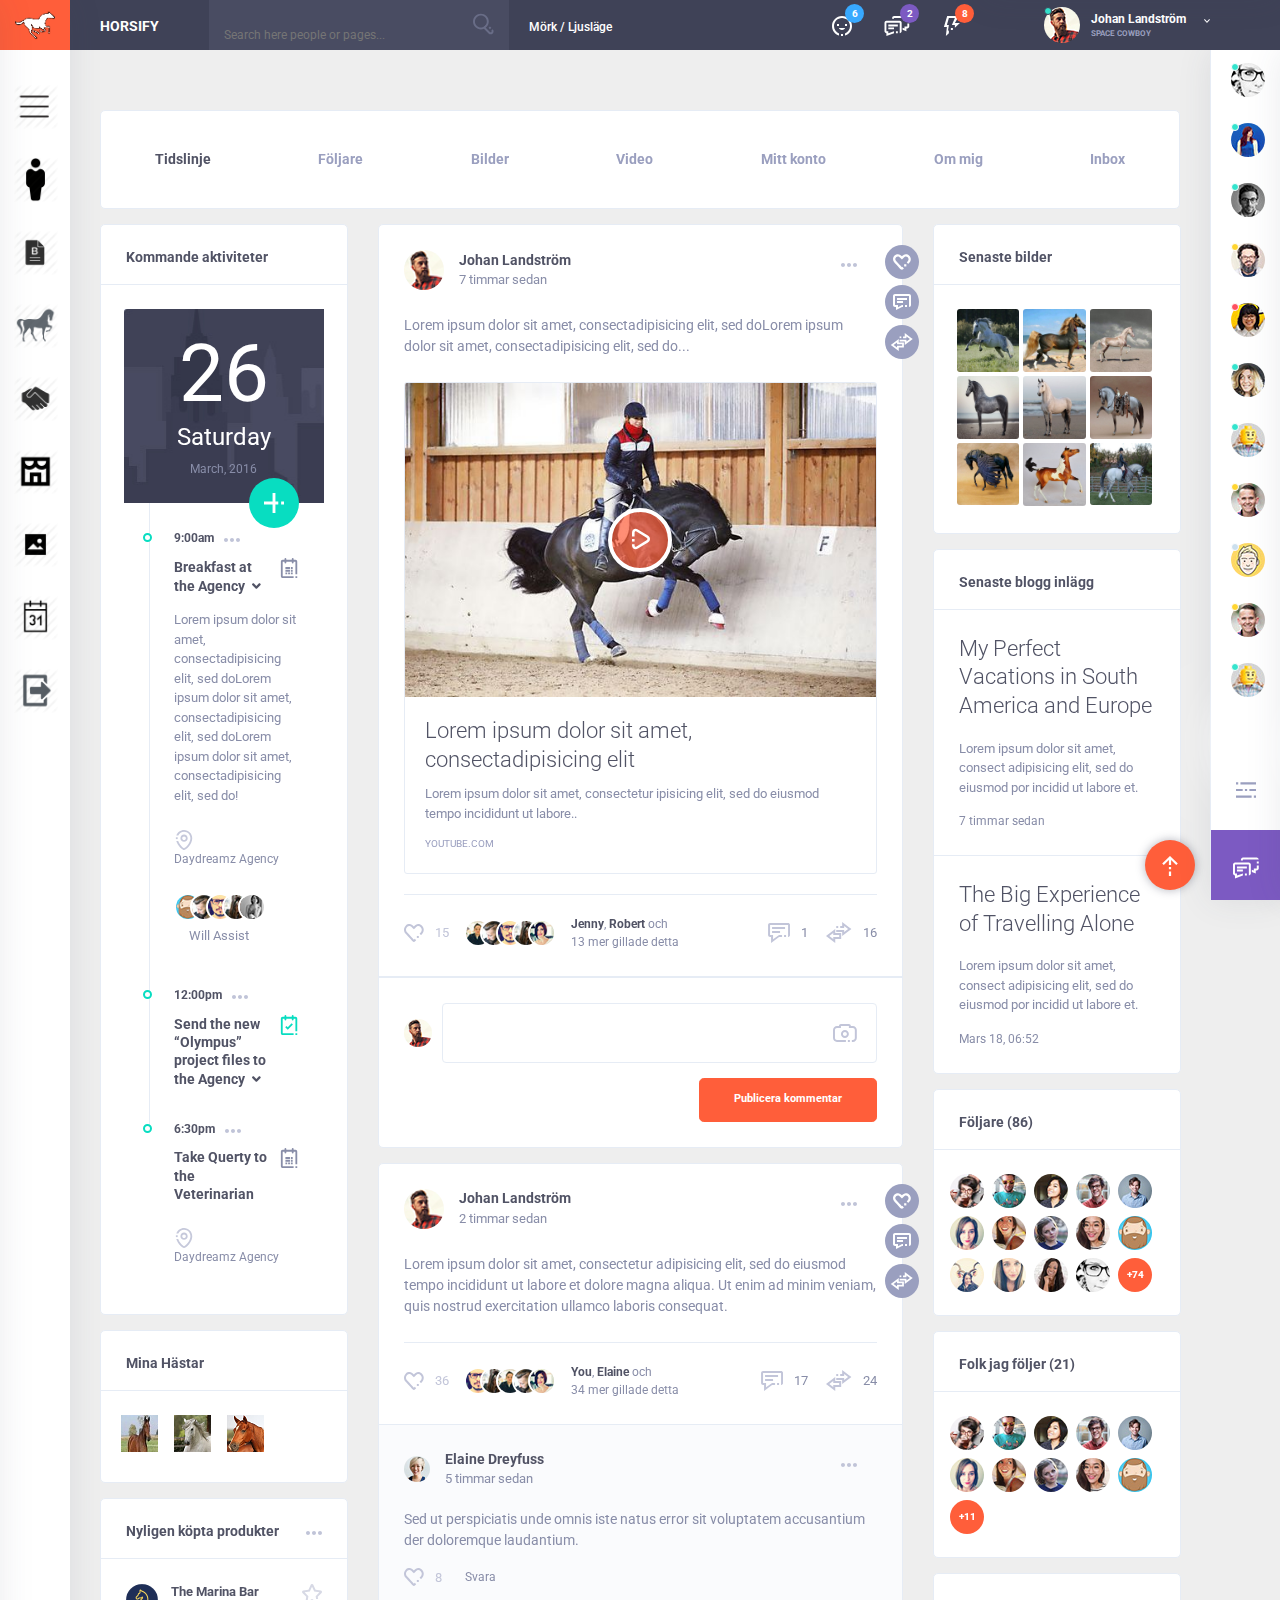
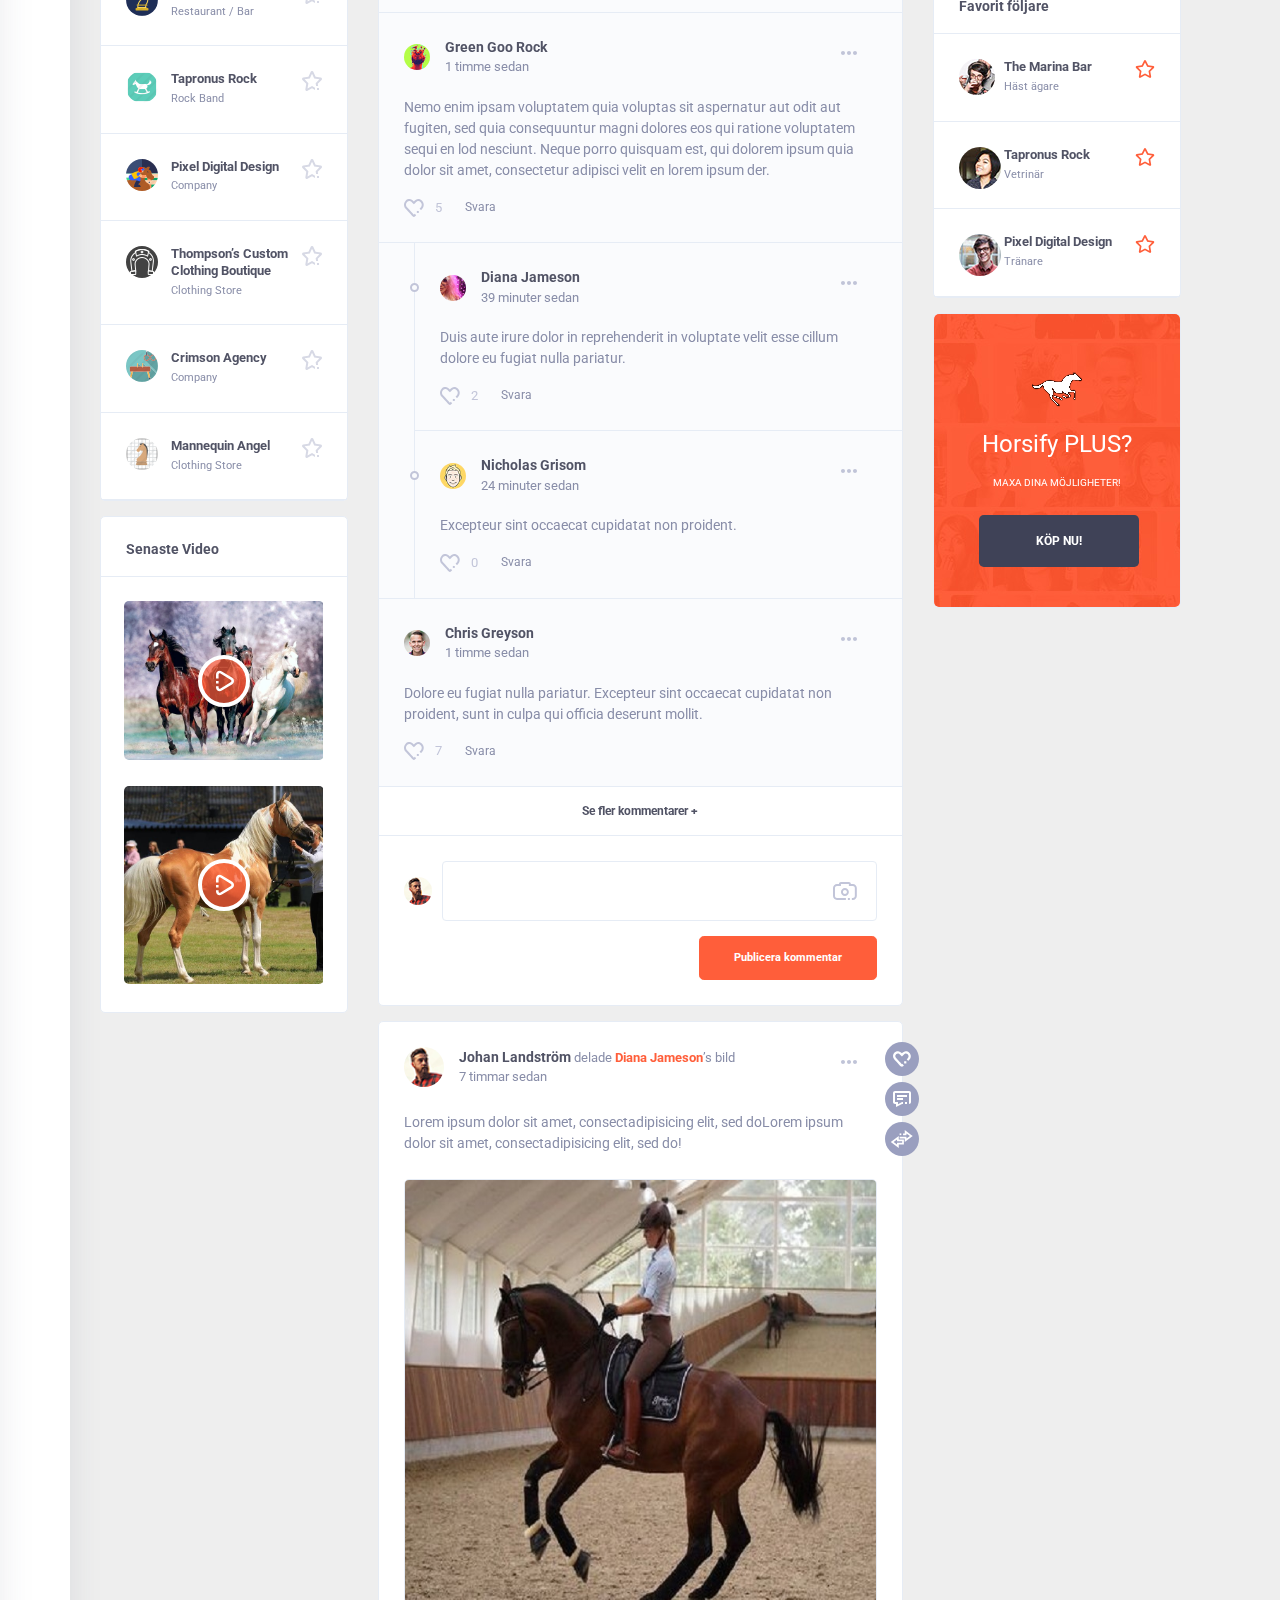
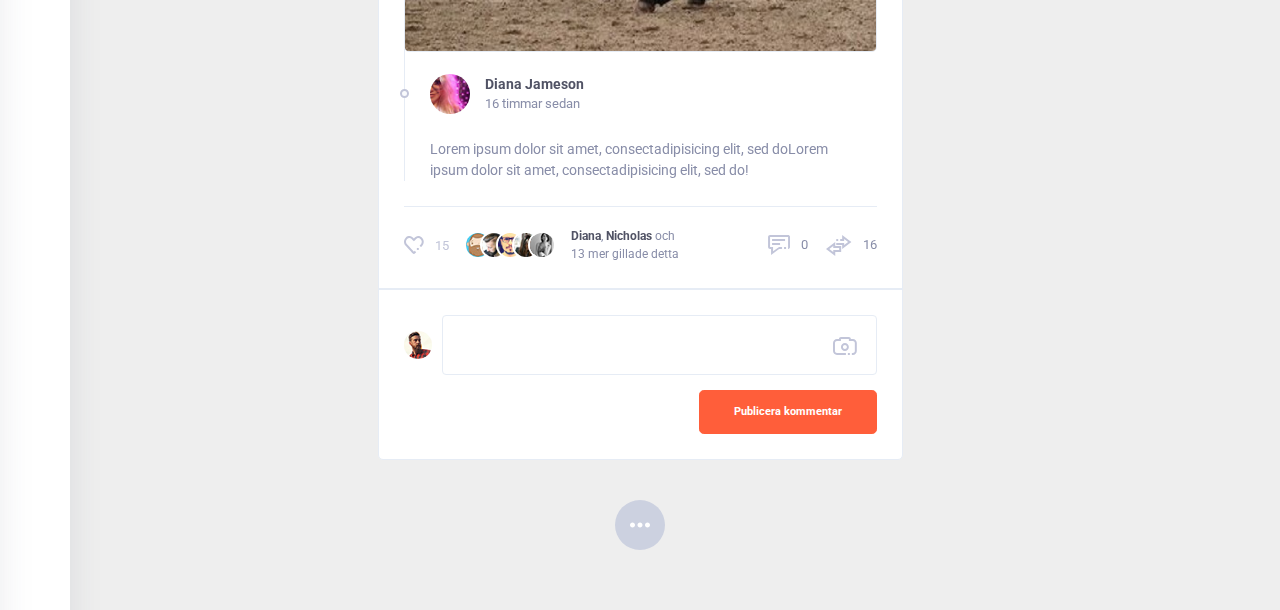
==== commit 7fca2a77: "60th" ====
--- a/main-page.html
+++ b/main-page.html
@@ -2203,7 +2203,7 @@
 
 								<div class="author-date">
 									<a class="h6 post__author-name fn" href="#">Johan Landström</a> delade
-									<a href="#">Diana Jameson</a>’s <a href="#">bild</a>
+									<a href="#">Diana Jameson</a>’s bild
 									<div class="post__date">
 										<time class="published" datetime="2017-03-24T18:18">
 											7 timmar sedan
@@ -6202,7 +6202,7 @@
 												<a id="blogFollw" href="javascript:show_blogg_follow();">Mina följare</a>
 											</li>
 											<li>
-												<a id="mittkonto" href="#">Blogg inställningar</a>
+												<a id="bloggSett" href="javascript:show_blogg_setting();">Blogg inställningar</a>
 											</li>
 										</ul>
 									</div>
@@ -6346,7 +6346,7 @@
 								<img src="img/avatar1.jpg" alt="author">
 
 								<div class="author-date">
-									<a class="h6 post__author-name fn" href="02-ProfilePage.html">Alex Johanson</a> skrev <a href="#">blogg inlägg</a>
+									<a class="h6 post__author-name fn" href="02-ProfilePage.html">Alex Johanson</a> skrev blogg inlägg
 									<div class="post__date">
 										<time class="published" datetime="2017-03-24T18:18">
 											3 timmar sedan
@@ -6472,7 +6472,7 @@
 								<img src="img/avatar8.jpg" alt="author">
 
 								<div class="author-date">
-									<a class="h6 post__author-name fn" href="02-ProfilePage.html">Johan Landström</a> skrev <a href="#">blogg inlägg</a>
+									<a class="h6 post__author-name fn" href="02-ProfilePage.html">Johan Landström</a> skrev blogg inlägg
 									<div class="post__date">
 										<time class="published" datetime="2017-03-24T18:18">
 											2 timmar sedan
@@ -6598,7 +6598,7 @@
 								<img src="img/avatar7.jpg" alt="author">
 
 								<div class="author-date">
-									<a class="h6 post__author-name fn" href="02-ProfilePage.html">Amanda Spiegel</a> skrev <a href="#">blogg inlägg</a>
+									<a class="h6 post__author-name fn" href="02-ProfilePage.html">Amanda Spiegel</a> skrev blogg inlägg
 									<div class="post__date">
 										<time class="published" datetime="2017-03-24T18:18">
 											7 timmar sedan
@@ -6716,6 +6716,90 @@
 		</div>			
 	</div>
 
+	<div id="blogg_setting" class="container hide">
+		<div class="row">
+			<div class="col col-xl-12 col-lg-12 col-md-12 col-sm-12 col-12">
+			<div class="ui-block">
+				<div class="ui-block-content">
+
+					
+					<!-- Personal Account Settings Form -->
+					
+					<form>
+						<div class="row">
+					
+							<div class="col col-lg-6 col-md-6 col-sm-12 col-12">
+								<a href="#" data-toggle="modal" data-target="#update-header-photo" class="btn btn-primary btn-lg full-width">Uppdatera blogg bild</a>
+								<a href="#" data-toggle="modal" data-target="#update-header-photo" class="btn btn-primary btn-lg full-width">Uppdatera bakgrunden</a>
+							</div>
+							<div class="col col-xl-12 col-lg-12 col-md-12 col-sm-12 col-12">
+								<div class="description-toggle">
+									<div class="description-toggle-content">
+										<div class="h6">Meddelanden Ljud</div>
+										<p>Ett ljud spelas upp varje gång du får en ny aktivitetsmeddelande</p>
+									</div>
+					
+									<div class="togglebutton">
+										<label>
+											<input type="checkbox" checked="">
+										</label>
+									</div>
+								</div>
+								<div class="description-toggle">
+									<div class="description-toggle-content">
+										<div class="h6">Meddelanden Email</div>
+										<p>Vi skickar dig ett mail till ditt konto varje gång du får en ny aktivitetsmeddelande</p>
+									</div>
+					
+									<div class="togglebutton">
+										<label>
+											<input type="checkbox" checked="">
+										</label>
+									</div>
+								</div>
+								<div class="description-toggle">
+									<div class="description-toggle-content">
+										<div class="h6">Följares födelsedagar</div>
+										<p>Välj om du vill få meddelanden om din väns födelsedagar på din newsfeed</p>
+									</div>
+					
+									<div class="togglebutton">
+										<label>
+											<input type="checkbox" checked="">
+										</label>
+									</div>
+								</div>
+								<div class="description-toggle">
+									<div class="description-toggle-content">
+										<div class="h6">Chat Meddelande Ljud</div>
+										<p>Ett ljud spelas upp varje gång du får ett nytt meddelande i ett inaktivt chatfönster</p>
+									</div>
+					
+									<div class="togglebutton">
+										<label>
+											<input type="checkbox" checked="">
+										</label>
+									</div>
+								</div>
+							</div>
+					
+							<div class="col col-lg-6 col-md-6 col-sm-12 col-12">
+								<button class="btn btn-secondary btn-lg full-width">Återställ alla attribut</button>
+							</div>
+							<div class="col col-lg-6 col-md-6 col-sm-12 col-12">
+								<button class="btn btn-primary btn-lg full-width">Spara alla ändringar</button>
+							</div>
+						</div>
+					</form>
+					
+					<!-- ... end Personal Account Settings Form  -->
+
+				</div>
+			</div>
+		</div>			
+		</div>
+	</div>
+
 	<div id="blogg_follow" class="hide">
 		<div class="container">
 			<div class="row">
@@ -6731,7 +6815,7 @@
 								<img src="img/avatar8.jpg" alt="author">
 
 								<div class="author-date">
-									<a class="h6 post__author-name fn" href="02-ProfilePage.html">Alex Landström</a> skrev <a href="#">blogg inlägg</a>
+									<a class="h6 post__author-name fn" href="02-ProfilePage.html">Alex Landström</a> skrev blogg inlägg
 									<div class="post__date">
 										<time class="published" datetime="2017-03-24T18:18">
 											2 timmar sedan
@@ -6858,7 +6942,7 @@
 								<img src="img/avatar7.jpg" alt="author">
 
 								<div class="author-date">
-									<a class="h6 post__author-name fn" href="02-ProfilePage.html">Johanna Landström</a> skrev <a href="#">blogg inlägg</a>
+									<a class="h6 post__author-name fn" href="02-ProfilePage.html">Johanna Landström</a> skrev blogg inlägg
 									<div class="post__date">
 										<time class="published" datetime="2017-03-24T18:18">
 											2 timmar sedan
@@ -6985,7 +7069,7 @@
 								<img src="img/avatar6.jpg" alt="author">
 
 								<div class="author-date">
-									<a class="h6 post__author-name fn" href="02-ProfilePage.html">Johan Landström</a> skrev <a href="#">blogg inlägg</a>
+									<a class="h6 post__author-name fn" href="02-ProfilePage.html">Johan Landström</a> skrev blogg inlägg
 									<div class="post__date">
 										<time class="published" datetime="2017-03-24T18:18">
 											2 timmar sedan
@@ -7491,7 +7575,251 @@
 									<img src="img/avatar1.jpg" alt="author">
 
 									<div class="author-date">
-										<a class="h6 post__author-name fn" href="02-ProfilePage.html">Alex Johanson</a> skrev <a href="#">blogg inlägg</a>
+										<a class="h6 post__author-name fn" href="02-ProfilePage.html">Alex Johanson</a> skrev blogg inlägg
+										<div class="post__date">
+											<time class="published" datetime="2017-03-24T18:18">
+												3 timmar sedan
+											</time>
+										</div>
+									</div>
+
+									<div class="more"><svg class="olymp-three-dots-icon"><use xlink:href="svg-icons/sprites/icons.svg#olymp-three-dots-icon"></use></svg>
+										<ul class="more-dropdown">
+											<li>
+												<a href="#">Redigera inlägg</a>
+											</li>
+											<li>
+												<a href="#">Ta bort inlägg</a>
+											</li>
+											<li>
+												<a href="#">Stäng av notifikationer</a>
+											</li>
+										</ul>
+									</div>
+
+								</div>
+
+								<div class="post-thumb">
+									<img src="img/post1.jpg" alt="photo">
+								</div>
+
+								<h2 class="post-title"> amet, consectadipisicing elit, sed do ei</h2>
+
+								<p>Lorem ipsum dolor sit amet, consectadipisicing elit, sed do eiusmod por incidid ut labore et
+									dolore magna aliqua. Ut enim ad minim veniam, quis nostrud lorem exercitation ullamco laboris
+									nisi ut aliquip ex ea commodo consequat.
+								</p>
+
+								<a href="#" data-toggle="modal" data-target="#blog-post-popup" class="btn btn-md-2 btn-border-think c-grey btn-transparent custom-color">Läs mer</a>
+
+								<div class="post-additional-info inline-items">
+
+									<a href="#" class="post-add-icon inline-items">
+										<svg class="olymp-heart-icon"><use xlink:href="svg-icons/sprites/icons.svg#olymp-heart-icon"></use></svg>
+										<span>5</span>
+									</a>
+
+									<div class="names-people-likes">
+										<a href="#">Diana </a>, <a href="#">Nicholas</a> och
+										<br>15 mer gillade detta
+									</div>
+
+
+									<div class="comments-shared">
+										<a href="#" class="post-add-icon inline-items">
+											<svg class="olymp-speech-balloon-icon"><use xlink:href="svg-icons/sprites/icons.svg#olymp-speech-balloon-icon"></use></svg>
+											<span>6</span>
+										</a>
+
+										<a href="#" class="post-add-icon inline-items">
+											<svg class="olymp-share-icon"><use xlink:href="svg-icons/sprites/icons.svg#olymp-share-icon"></use></svg>
+											<span>8</span>
+										</a>
+									</div>
+
+
+								</div>
+
+								<div class="control-block-button post-control-button">
+
+									<a href="#" class="btn btn-control">
+										<svg class="olymp-like-post-icon"><use xlink:href="svg-icons/sprites/icons.svg#olymp-like-post-icon"></use></svg>
+									</a>
+
+									<a href="#" class="btn btn-control">
+										<svg class="olymp-comments-post-icon"><use xlink:href="svg-icons/sprites/icons.svg#olymp-comments-post-icon"></use></svg>
+									</a>
+
+									<a href="#" class="btn btn-control">
+										<svg class="olymp-share-icon"><use xlink:href="svg-icons/sprites/icons.svg#olymp-share-icon"></use></svg>
+									</a>
+
+								</div>
+
+							</article>
+
+							<!-- ... end Post -->
+
+							<!-- Comment Form  -->
+
+							<form class="comment-form inline-items">
+
+								<div class="post__author author vcard inline-items">
+									<img src="img/author-page.jpg" alt="author">
+
+									<div class="form-group with-icon-right ">
+										<textarea class="form-control" placeholder=""></textarea>
+										<div class="add-options-message">
+											<a href="#" class="options-message" data-toggle="modal" data-target="#update-header-photo">
+												<svg class="olymp-camera-icon">
+													<use xlink:href="svg-icons/sprites/icons.svg#olymp-camera-icon"></use>
+												</svg>
+											</a>
+										</div>
+									</div>
+								</div>
+
+								<button class="btn btn-md-2 btn-primary">Publicera kommentar</button>
+
+							</form>
+
+							<!-- ... end Comment Form  -->
+						</div>
+
+						<div class="ui-block">
+
+
+							<!-- Post -->
+
+							<article class="hentry post has-post-thumbnail thumb-full-width">
+
+								<div class="post__author author vcard inline-items">
+									<img src="img/avatar2.jpg" alt="author">
+
+									<div class="author-date">
+										<a class="h6 post__author-name fn" href="02-ProfilePage.html">Johanna Johanson</a> skrev blogg inlägg
+										<div class="post__date">
+											<time class="published" datetime="2017-03-24T18:18">
+												3 timmar sedan
+											</time>
+										</div>
+									</div>
+
+									<div class="more"><svg class="olymp-three-dots-icon"><use xlink:href="svg-icons/sprites/icons.svg#olymp-three-dots-icon"></use></svg>
+										<ul class="more-dropdown">
+											<li>
+												<a href="#">Redigera inlägg</a>
+											</li>
+											<li>
+												<a href="#">Ta bort inlägg</a>
+											</li>
+											<li>
+												<a href="#">Stäng av notifikationer</a>
+											</li>
+										</ul>
+									</div>
+
+								</div>
+
+								<div class="post-thumb">
+									<img src="img/post2.jpg" alt="photo">
+								</div>
+
+								<h2 class="post-title"> amet, consectadipisicing elit, sed do ei</h2>
+
+								<p>Lorem ipsum dolor sit amet, consectadipisicing elit, sed do eiusmod por incidid ut labore et
+									dolore magna aliqua. Ut enim ad minim veniam, quis nostrud lorem exercitation ullamco laboris
+									nisi ut aliquip ex ea commodo consequat.
+								</p>
+
+								<a href="#" data-toggle="modal" data-target="#blog-post-popup" class="btn btn-md-2 btn-border-think c-grey btn-transparent custom-color">Läs mer</a>
+
+								<div class="post-additional-info inline-items">
+
+									<a href="#" class="post-add-icon inline-items">
+										<svg class="olymp-heart-icon"><use xlink:href="svg-icons/sprites/icons.svg#olymp-heart-icon"></use></svg>
+										<span>5</span>
+									</a>
+
+									<div class="names-people-likes">
+										<a href="#">Diana </a>, <a href="#">Nicholas</a> och
+										<br>15 mer gillade detta
+									</div>
+
+
+									<div class="comments-shared">
+										<a href="#" class="post-add-icon inline-items">
+											<svg class="olymp-speech-balloon-icon"><use xlink:href="svg-icons/sprites/icons.svg#olymp-speech-balloon-icon"></use></svg>
+											<span>6</span>
+										</a>
+
+										<a href="#" class="post-add-icon inline-items">
+											<svg class="olymp-share-icon"><use xlink:href="svg-icons/sprites/icons.svg#olymp-share-icon"></use></svg>
+											<span>8</span>
+										</a>
+									</div>
+
+
+								</div>
+
+								<div class="control-block-button post-control-button">
+
+									<a href="#" class="btn btn-control">
+										<svg class="olymp-like-post-icon"><use xlink:href="svg-icons/sprites/icons.svg#olymp-like-post-icon"></use></svg>
+									</a>
+
+									<a href="#" class="btn btn-control">
+										<svg class="olymp-comments-post-icon"><use xlink:href="svg-icons/sprites/icons.svg#olymp-comments-post-icon"></use></svg>
+									</a>
+
+									<a href="#" class="btn btn-control">
+										<svg class="olymp-share-icon"><use xlink:href="svg-icons/sprites/icons.svg#olymp-share-icon"></use></svg>
+									</a>
+
+								</div>
+
+							</article>
+
+							<!-- ... end Post -->
+
+							<!-- Comment Form  -->
+
+							<form class="comment-form inline-items">
+
+								<div class="post__author author vcard inline-items">
+									<img src="img/author-page.jpg" alt="author">
+
+									<div class="form-group with-icon-right ">
+										<textarea class="form-control" placeholder=""></textarea>
+										<div class="add-options-message">
+											<a href="#" class="options-message" data-toggle="modal" data-target="#update-header-photo">
+												<svg class="olymp-camera-icon">
+													<use xlink:href="svg-icons/sprites/icons.svg#olymp-camera-icon"></use>
+												</svg>
+											</a>
+										</div>
+									</div>
+								</div>
+
+								<button class="btn btn-md-2 btn-primary">Publicera kommentar</button>
+
+							</form>
+
+							<!-- ... end Comment Form  -->
+						</div>
+
+						<div class="ui-block">
+
+
+							<!-- Post -->
+
+							<article class="hentry post has-post-thumbnail thumb-full-width">
+
+								<div class="post__author author vcard inline-items">
+									<img src="img/avatar4.jpg" alt="author">
+
+									<div class="author-date">
+										<a class="h6 post__author-name fn" href="02-ProfilePage.html">Erik Johanson</a> skrev blogg inlägg
 										<div class="post__date">
 											<time class="published" datetime="2017-03-24T18:18">
 												3 timmar sedan
@@ -16111,8 +16439,7 @@
 						<img src="img/author-page.jpg" alt="author">
 
 						<div class="author-date">
-							<a class="h6 post__author-name fn" href="#">James Spiegel</a> skrev
-							<a href="#">blogg inlägg</a>
+							<a class="h6 post__author-name fn" href="#">James Spiegel</a> skrev blogg inlägg
 							<div class="post__date">
 								<time class="published" datetime="2017-03-24T18:18">
 									12 timmaer sedan
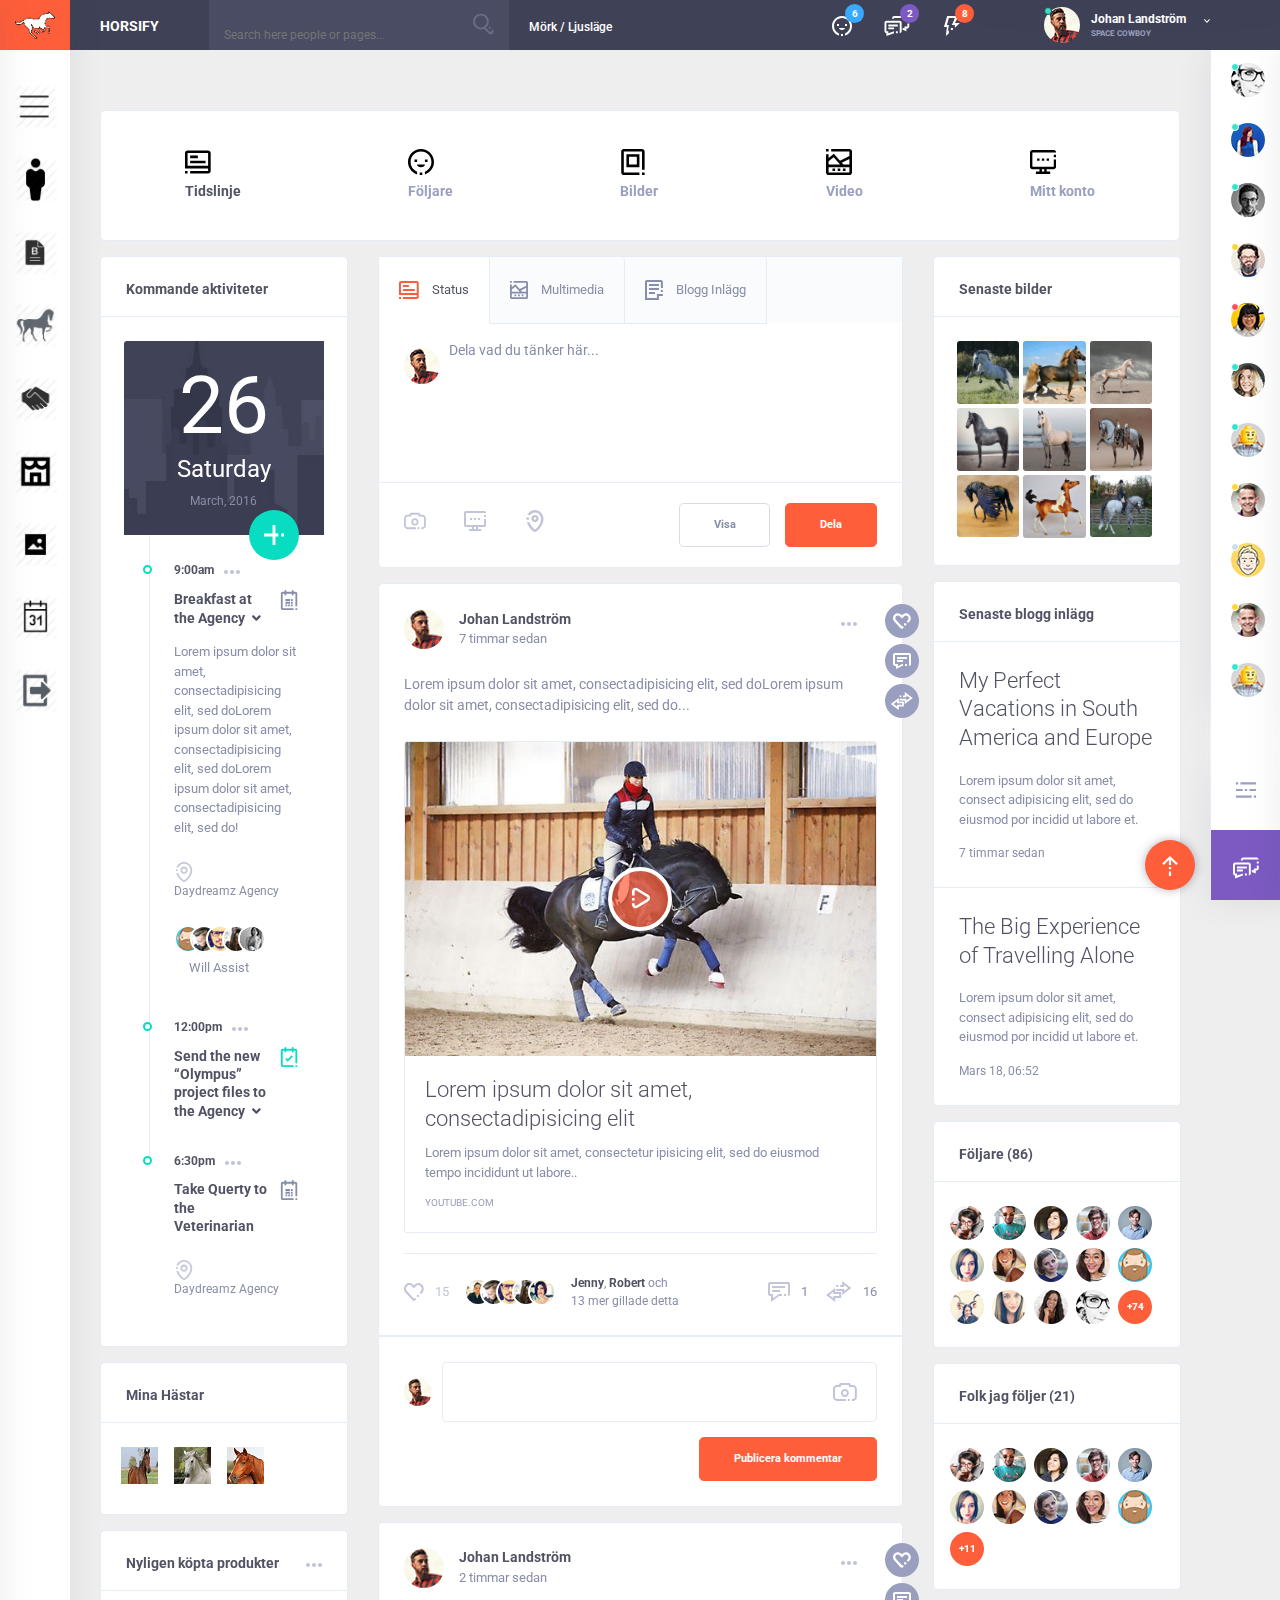
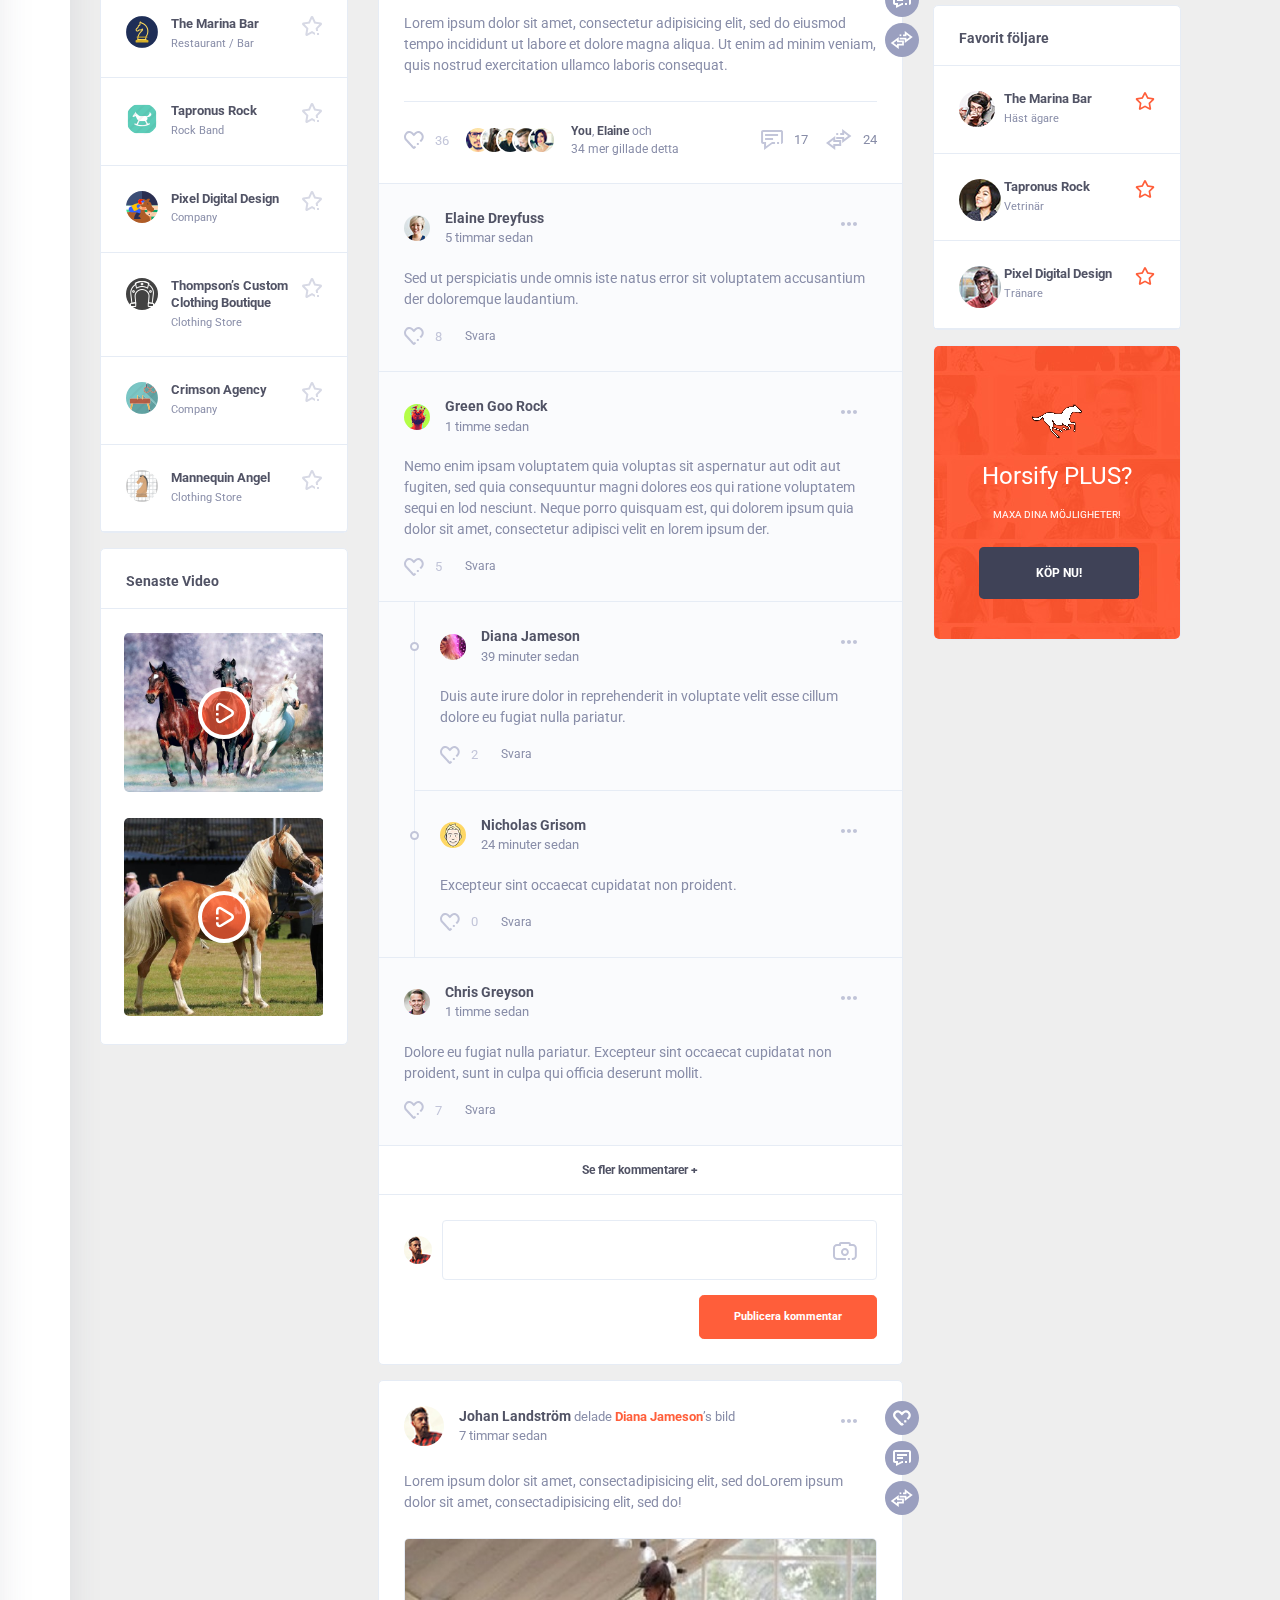
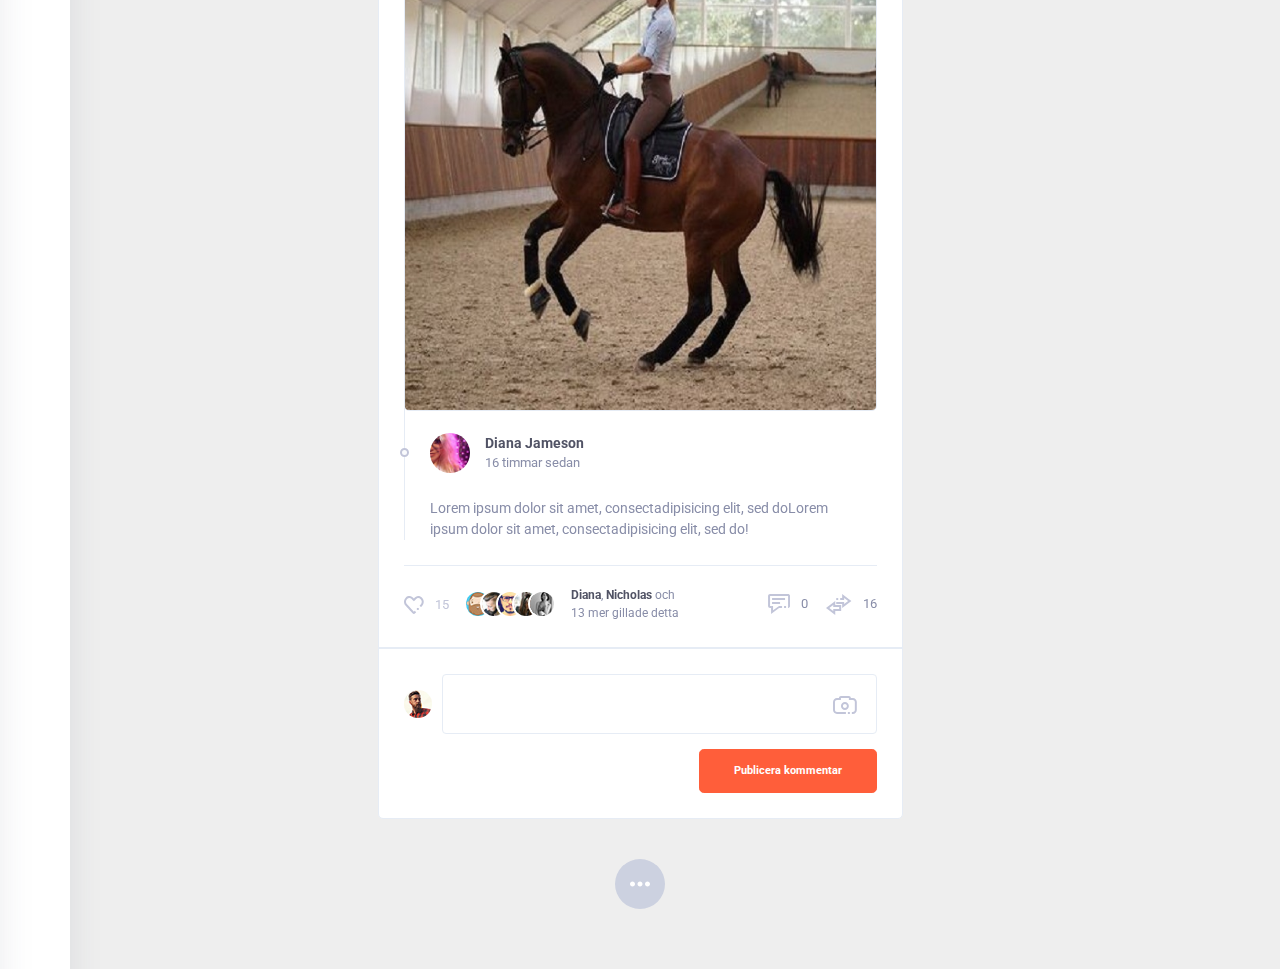
==== commit 2fdc292f: "1111111" ====
--- a/main-page.html
+++ b/main-page.html
@@ -868,7 +868,7 @@
 			<h6>Horsify</h6>
 		</div>
 
-		<div class="header-content-wrapper">
+		<div class="header-content-wrapper">			
 			<form class="search-bar w-search notification-list friend-requests">
 				<div class="form-group with-button">
 					<input class="form-control js-user-search" placeholder="Search here people or pages..." type="text">
@@ -879,7 +879,6 @@
 			</form>
 
 			<a href="#" name="dark_light" onclick="toggleDarkLight()" class="link-find-friend">Mörk / Ljusläge</a>
-
 			<div class="control-block">
 
 				<div class="control-icon more has-items">
@@ -1668,27 +1667,45 @@
 								<div class="col col-lg-12 col-md-12 col-sm-12 col-12">
 									<ul class="profile-menu">
 										<li>
-											<a id="timeline" href="javascript:show_main_section();" class="active">Tidslinje</a>
+											<a id="timeline" href="javascript:show_main_section();" class="active">
+												<div>
+													<svg class="olymp-status-icon"><use xlink:href="svg-icons/sprites/icons.svg#olymp-status-icon"></use></svg>
+												</div>
+												<span>Tidslinje</span>
+											</a>
 										</li>
 										<li>
-											<a id="follows" href="javascript:show_followers_section();">Följare</a>
+											<a id="follows" href="javascript:show_followers_section();">
+												<div>
+													<svg class="olymp-happy-face-icon"><use xlink:href="svg-icons/sprites/icons.svg#olymp-happy-face-icon"></use></svg>
+												</div>
+												<span>Följare</span>
+											</a>
 										</li>
 										<li>
-											<a id="bildr" href="javascript:show_bilder_section();">Bilder</a>
+											<a id="bildr" href="javascript:show_bilder_section();">
+												<div>
+													<svg class="olymp-photos-icon"><use xlink:href="svg-icons/sprites/icons.svg#olymp-photos-icon"></use></svg>
+												</div>
+												<span>Bilder</span>
+											</a>
 										</li>
 										<li>
-											<a id="videor" href="javascript:show_video_section();">Video</a>
+											<a id="videor" href="javascript:show_video_section();">
+												<div>
+													<svg class="olymp-multimedia-icon"><use xlink:href="svg-icons/sprites/icons.svg#olymp-multimedia-icon"></use></svg>
+												</div>
+												<span>Video</span>
+											</a>
 										</li>
 										<li>
-											<a id="mittkonto" href="javascript:show_myaccount_section();">Mitt konto</a>
+											<a id="mittkonto" href="javascript:show_myaccount_section();">
+												<div>
+													<svg class="olymp-computer-icon"><use xlink:href="svg-icons/sprites/icons.svg#olymp-computer-icon"></use></svg>
+												</div>
+												<span>Mitt konto</span>
+											</a>
 										</li>
-										<li>
-											<a id="about" href="javascript:show_aboutme();">Om mig</a>
-										</li>
-										<li>
-											<a href="#">Inbox</a>
-										</li>
-
 									</ul>
 								</div>
 							</div>
@@ -1705,7 +1722,135 @@
 
 			<!-- Main Content -->
 			<div class="col col-xl-6 order-xl-2 col-lg-12 order-lg-1 col-md-12 col-sm-12 col-xs-12">
-				<div id="newsfeed-items-grid">
+				<div id="newsfeed-items-grid">						
+								
+								<div class="ui-block">
+					
+									
+									<!-- New Post Form  -->
+									
+									<div class="news-feed-form">
+										<!-- Nav tabs -->
+										<ul class="nav nav-tabs" role="tablist">
+											<li class="nav-item">
+												<a class="nav-link active inline-items" data-toggle="tab" href="#home-1" role="tab" aria-expanded="true">
+									
+													<svg class="olymp-status-icon"><use xlink:href="svg-icons/sprites/icons.svg#olymp-status-icon"></use></svg>
+									
+													<span>Status</span>
+												</a>
+											</li>
+											<li class="nav-item">
+												<a class="nav-link inline-items" data-toggle="tab" href="#profile-1" role="tab" aria-expanded="false">
+									
+													<svg class="olymp-multimedia-icon"><use xlink:href="svg-icons/sprites/icons.svg#olymp-multimedia-icon"></use></svg>
+									
+													<span>Multimedia</span>
+												</a>
+											</li>
+									
+											<li class="nav-item">
+												<a class="nav-link inline-items" data-toggle="tab" href="#blog" role="tab" aria-expanded="false">
+													<svg class="olymp-blog-icon"><use xlink:href="svg-icons/sprites/icons.svg#olymp-blog-icon"></use></svg>
+									
+													<span>Blogg Inlägg</span>
+												</a>
+											</li>
+										</ul>
+									
+										<!-- Tab panes -->
+										<div class="tab-content">
+											<div class="tab-pane active" id="home-1" role="tabpanel" aria-expanded="true">
+												<form>
+													<div class="author-thumb">
+														<img src="img/author-page.jpg" alt="author">
+													</div>
+													<div class="form-group with-icon label-floating is-empty">
+														<label class="control-label">Dela vad du tänker här...</label>
+														<textarea class="form-control" placeholder=""></textarea>
+													</div>
+													<div class="add-options-message">
+														<a href="#" class="options-message" data-toggle="tooltip" data-placement="top"   data-original-title="ADD PHOTOS">
+															<svg class="olymp-camera-icon" data-toggle="modal" data-target="#update-header-photo"><use xlink:href="svg-icons/sprites/icons.svg#olymp-camera-icon"></use></svg>
+														</a>
+														<a href="#" class="options-message" data-toggle="tooltip" data-placement="top"   data-original-title="TAG YOUR FRIENDS">
+															<svg class="olymp-computer-icon"><use xlink:href="svg-icons/sprites/icons.svg#olymp-computer-icon"></use></svg>
+														</a>
+									
+														<a href="#" class="options-message" data-toggle="tooltip" data-placement="top"   data-original-title="ADD LOCATION">
+															<svg class="olymp-small-pin-icon"><use xlink:href="svg-icons/sprites/icons.svg#olymp-small-pin-icon"></use></svg>
+														</a>
+									
+														<button class="btn btn-primary btn-md-2">Dela</button>
+														<button   class="btn btn-md-2 btn-border-think btn-transparent c-grey">Visa</button>
+									
+													</div>
+									
+												</form>
+											</div>
+									
+											<div class="tab-pane" id="profile-1" role="tabpanel" aria-expanded="true">
+												<form>
+													<div class="author-thumb">
+														<img src="img/author-page.jpg" alt="author">
+													</div>
+													<div class="form-group with-icon label-floating is-empty">
+														<label class="control-label">Dela vad du tänker här...</label>
+														<textarea class="form-control" placeholder=""  ></textarea>
+													</div>
+													<div class="add-options-message">
+														<a href="#" class="options-message" data-toggle="tooltip" data-placement="top"   data-original-title="ADD PHOTOS">
+															<svg class="olymp-camera-icon" data-toggle="modal" data-target="#update-header-photo"><use xlink:href="svg-icons/sprites/icons.svg#olymp-camera-icon"></use></svg>
+														</a>
+														<a href="#" class="options-message" data-toggle="tooltip" data-placement="top"   data-original-title="TAG YOUR FRIENDS">
+															<svg class="olymp-computer-icon"><use xlink:href="svg-icons/sprites/icons.svg#olymp-computer-icon"></use></svg>
+														</a>
+									
+														<a href="#" class="options-message" data-toggle="tooltip" data-placement="top"   data-original-title="ADD LOCATION">
+															<svg class="olymp-small-pin-icon"><use xlink:href="svg-icons/sprites/icons.svg#olymp-small-pin-icon"></use></svg>
+														</a>
+									
+														<button class="btn btn-primary btn-md-2">Dela</button>
+														<button   class="btn btn-md-2 btn-border-think btn-transparent c-grey">Visa</button>
+									
+													</div>
+									
+												</form>
+											</div>
+									
+											<div class="tab-pane" id="blog" role="tabpanel" aria-expanded="true">
+												<form>
+													<div class="author-thumb">
+														<img src="img/author-page.jpg" alt="author">
+													</div>
+													<div class="form-group with-icon label-floating is-empty">
+														<label class="control-label">Dela vad du tänker här...</label>
+														<textarea class="form-control" placeholder=""  ></textarea>
+													</div>
+													<div class="add-options-message">
+														<a href="#" class="options-message" data-toggle="tooltip" data-placement="top"   data-original-title="ADD PHOTOS">
+															<svg class="olymp-camera-icon" data-toggle="modal" data-target="#update-header-photo"><use xlink:href="svg-icons/sprites/icons.svg#olymp-camera-icon"></use></svg>
+														</a>
+														<a href="#" class="options-message" data-toggle="tooltip" data-placement="top"   data-original-title="TAG YOUR FRIENDS">
+															<svg class="olymp-computer-icon"><use xlink:href="svg-icons/sprites/icons.svg#olymp-computer-icon"></use></svg>
+														</a>
+									
+														<a href="#" class="options-message" data-toggle="tooltip" data-placement="top"   data-original-title="ADD LOCATION">
+															<svg class="olymp-small-pin-icon"><use xlink:href="svg-icons/sprites/icons.svg#olymp-small-pin-icon"></use></svg>
+														</a>
+									
+														<button class="btn btn-primary btn-md-2">Dela</button>
+														<button   class="btn btn-md-2 btn-border-think btn-transparent c-grey">Visa</button>
+									
+													</div>
+									
+												</form>
+											</div>
+										</div>
+									</div>
+									
+									<!-- ... end News Feed Form  -->
+								</div>
 
 					<div class="ui-block">
 
@@ -7961,19 +8106,19 @@
 										<li>
 											<a id="sokhorse" href="javascript:show_find_horse();">Sök häst</a>
 										</li>
-										<li>
+										<!--<li>
 											<a id="forening" href="javascript:show_horse_forening();">Hästförening</a>
-										</li>
+										</li>-->
 									</ul>
 								</div>
 								<div class="col-lg-5 ml-auto col-md-5">
 									<ul class="profile-menu">
-										<li>
+										<!--<li>
 											<a id="forum" href="javascript:show_horse_forum();">Hästforum</a>
 										</li>
 										<li>
 											<a id="tidning" href="javascript:show_horse_tidning();">Hästtidning</a>
-										</li>
+										</li>-->
 										<li>
 											<a id="faqs" href="javascript:show_horse_faqs();">Häst FAQs</a>
 										</li>
@@ -8059,10 +8204,6 @@
 										Hästras
 									</th>
 
-									<th class="topics">
-										Reg nr
-									</th>
-
 									<th class="posts">
 										Tränare
 									</th>
@@ -8089,9 +8230,6 @@
 									</td>
 									<td class="topics">
 										<a href="#" class="h6 count">Varmblod</a>
-									</td>
-									<td class="posts">
-										<a href="#" class="h6 count">RG-13422233</a>
 									</td>
 									<td class="freshness">
 										<div class="author-freshness">
@@ -8125,9 +8263,6 @@
 									</td>
 									<td class="topics">
 										<a href="#" class="h6 count">Kallblod</a>
-									</td>
-									<td class="posts">
-										<a href="#" class="h6 count">RG-763948463</a>
 									</td>
 									<td class="freshness">
 										<div class="author-freshness">
@@ -8170,9 +8305,6 @@
 									<td class="topics">
 										<a href="#" class="h6 count">Varmblod</a>
 									</td>
-									<td class="posts">
-										<a href="#" class="h6 count">RG-23414134</a>
-									</td>
 									<td class="freshness">
 										<div class="author-freshness">
 											<div class="author-thumb">
@@ -8246,13 +8378,13 @@
 									</div>	
 									<div class="col-lg-4 col-md-4 col-sm-12 col-xs-12">
 										<div class="form-group label-floating">
-											<label class="control-label">Farnamn</label>
+											<label class="control-label">Far</label>
 											<input class="form-control" placeholder="" type="text" value="">
 										</div>
 									</div>
 									<div class="col-lg-4 col-md-4 col-sm-12 col-xs-12">	
 										<div class="form-group label-floating">
-											<label class="control-label">Mornamn</label>
+											<label class="control-label">Mor</label>
 											<input class="form-control" placeholder="" type="text" value="">
 										</div>
 									</div>	
@@ -8279,7 +8411,11 @@
 											<label class="control-label">Födelseland</label>
 											<input class="form-control" placeholder="" type="text" value="">
 										</div>
-										<div class="form-group label-floating is-select">
+										<div class="form-group label-floating">
+											<label class="control-label">Tecken</label>
+											<input class="form-control" placeholder="" type="text" value="">
+										</div>
+										<!--<div class="form-group label-floating is-select">
 											<label class="control-label">Hästyrke</label>
 											<select class="selectpicker form-control" size="auto">
 												<option value="US">Vetrinär</option>
@@ -8287,7 +8423,7 @@
 												<option value="EO">Hovslagare</option>
 												<option value="EO">Tandläkare</option>
 											</select>
-										</div>
+										</div>-->
 									</div>
 
 									<div class="col-lg-6 col-md-6 col-sm-12 col-xs-12">
@@ -8303,19 +8439,17 @@
 											<label class="control-label">Passnummer</label>
 											<input class="form-control" placeholder="" type="text" value="">
 										</div>
-										<div class="form-group label-floating">
-											<label class="control-label">Tecken</label>
-											<input class="form-control" placeholder="" type="text" value="">
-										</div>
 									</div>
 
 									<div class="col-lg-4 col-md-4 col-sm-12 col-xs-12">
 										<div class="form-group label-floating is-select">
 											<label class="control-label">Färg</label>
 											<select class="selectpicker form-control" size="auto">
+												<option value="VT">Brun</option>
 												<option value="RD">Röd</option>
 												<option value="FX">Fux</option>
 												<option value="VT">Svart</option>
+												<option value="VT">Vit</option>
 											</select>
 										</div>
 									</div>
@@ -8327,12 +8461,13 @@
 												<option value="KB">B</option>
 												<option value="KC">C</option>
 												<option value="KD">D</option>
+												<option value="KD">StorHäst</option>
 											</select>
 										</div>
 									</div>
 									<div class="col-lg-4 col-md-4 col-sm-12 col-xs-12">
 										<div class="form-group label-floating is-select">
-											<label class="control-label">Skön</label>
+											<label class="control-label">Kön</label>
 											<select class="selectpicker form-control" size="auto">
 												<option value="HG">Hingst</option>
 												<option value="SO">Sto</option>
@@ -8363,13 +8498,12 @@
 										</div>
 
 										<div class="form-group label-floating">
-											<label class="control-label">Höjd (cm)</label>
+											<label class="control-label">Mankhöjd (cm)</label>
 											<input class="form-control" placeholder="" type="text" value="">
 										</div>
-										<div class="row">
+										<div class="form-group label-floating">
 											<a href="#" data-toggle="modal" data-target="#update-header-photo" class="btn btn-primary btn-md-2">Lägg till bild  +</a>
 										</div>
-
 									</div>
 
 									<div class="col-lg-6 col-md-6 col-sm-12 col-xs-12">
@@ -8399,7 +8533,7 @@
 							<form>
 								<div class="row">
 
-									<div class="col-lg-2 col-md-2 col-sm-12 col-xs-12">
+									<div class="col-lg-4 col-md-2 col-sm-12 col-xs-12">
 										<div class="form-group label-floating">
 											<label class="control-label">Hästnamn</label>
 											<input class="form-control" placeholder="" type="text" value="">
@@ -8411,12 +8545,12 @@
 											<input class="form-control" placeholder="" type="text" value="">
 										</div>
 									</div>
-									<div class="col-lg-2 col-md-2 col-sm-12 col-xs-12">
+									<!--<div class="col-lg-2 col-md-2 col-sm-12 col-xs-12">
 										<div class="form-group label-floating">
 											<label class="control-label">Chipnummer</label>
 											<input class="form-control" placeholder="" type="text" value="">
 										</div>
-									</div>
+									</div>-->
 									<div class="col-lg-2 col-md-2 col-sm-12 col-xs-12">
 										<div class="form-group label-floating is-select">
 											<label class="control-label">Skön</label>
@@ -8470,10 +8604,6 @@
 
 									<th class="topics">
 										Hästras
-									</th>
-
-									<th class="topics">
-										Reg nr
 									</th>
 
 									<th class="posts">
@@ -8501,9 +8631,6 @@
 									</td>
 									<td class="topics">
 										<a href="#" class="h6 count">Kallblod</a>
-									</td>
-									<td class="posts">
-										<a href="#" class="h6 count">RG-763948463</a>
 									</td>
 									<td class="freshness">
 										<div class="author-freshness">
@@ -8541,9 +8668,6 @@
 									<td class="topics">
 										<a href="#" class="h6 count">Varmblod</a>
 									</td>
-									<td class="posts">
-										<a href="#" class="h6 count">RG-23414134</a>
-									</td>
 									<td class="freshness">
 										<div class="author-freshness">
 											<div class="author-thumb">
@@ -8571,9 +8695,6 @@
 									</td>
 									<td class="topics">
 										<a href="#" class="h6 count">Varmblod</a>
-									</td>
-									<td class="posts">
-										<a href="#" class="h6 count">RG-13422233</a>
 									</td>
 									<td class="freshness">
 										<div class="author-freshness">
